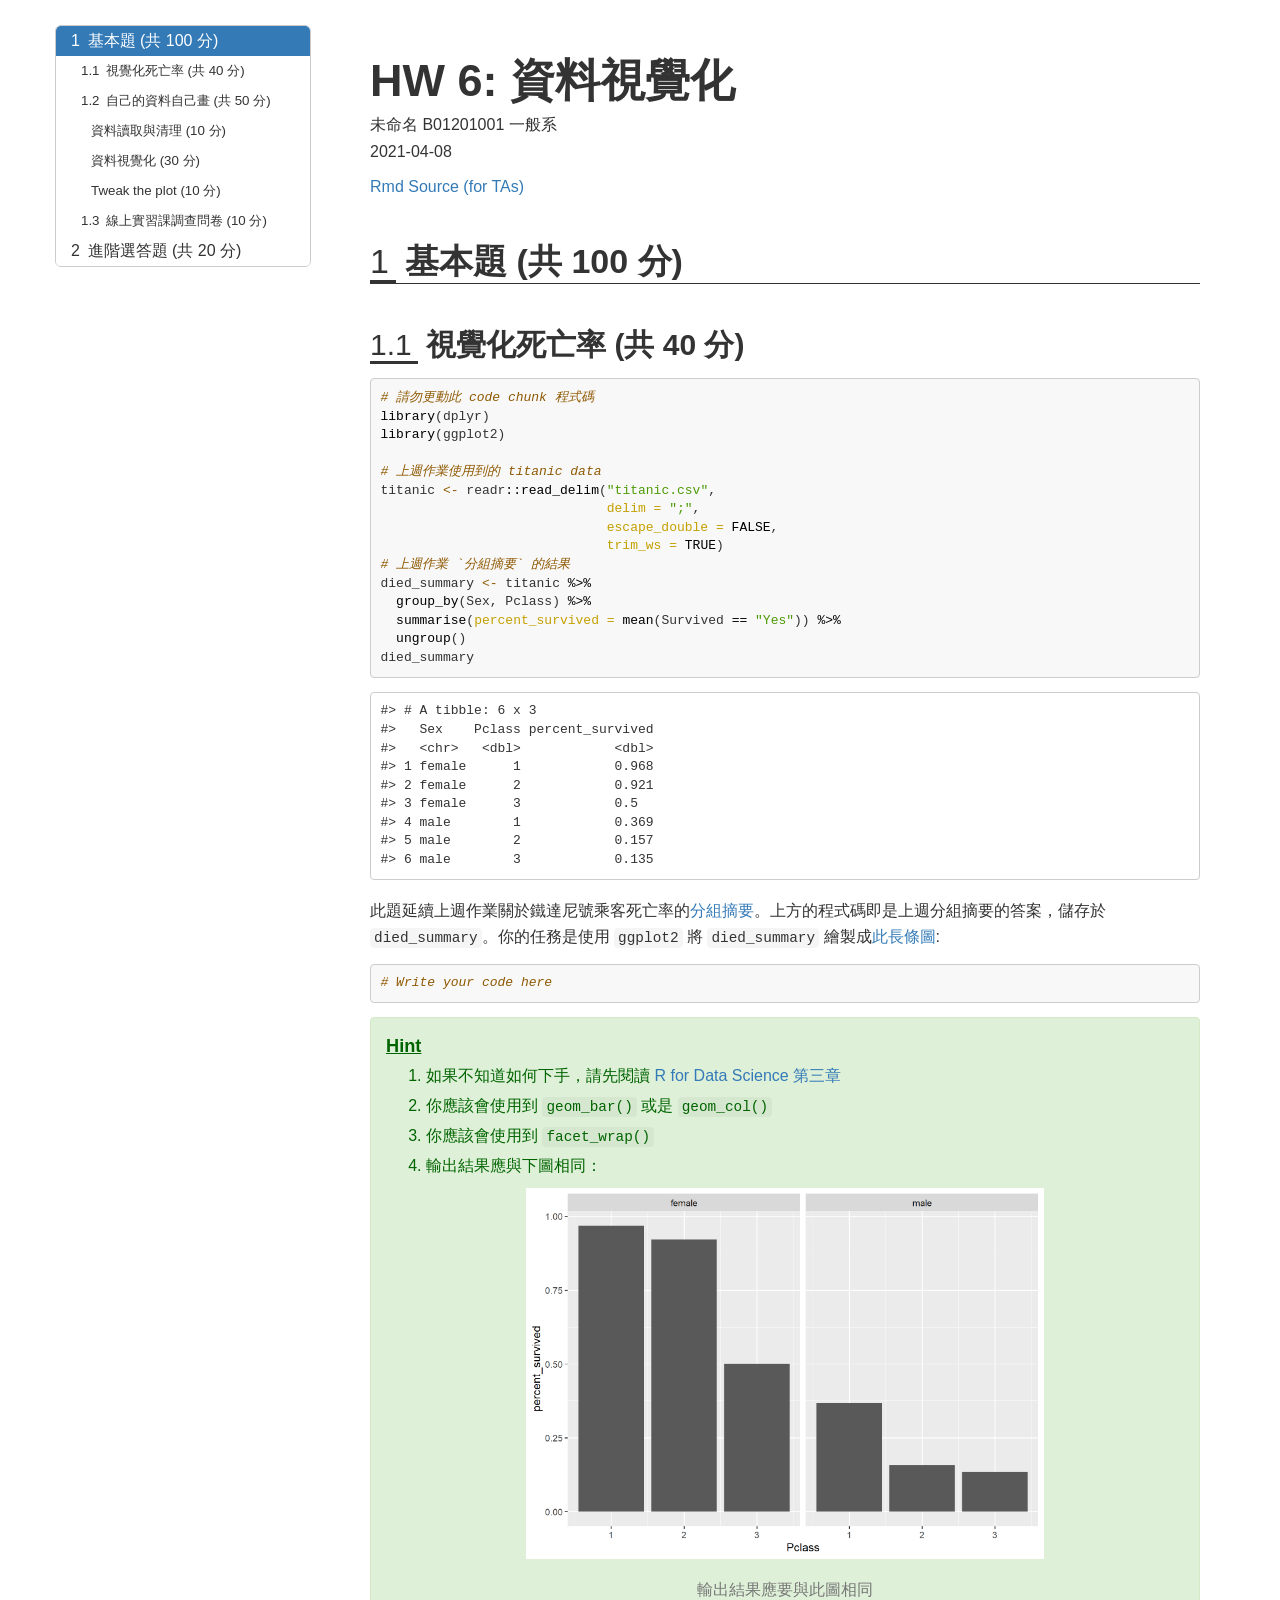
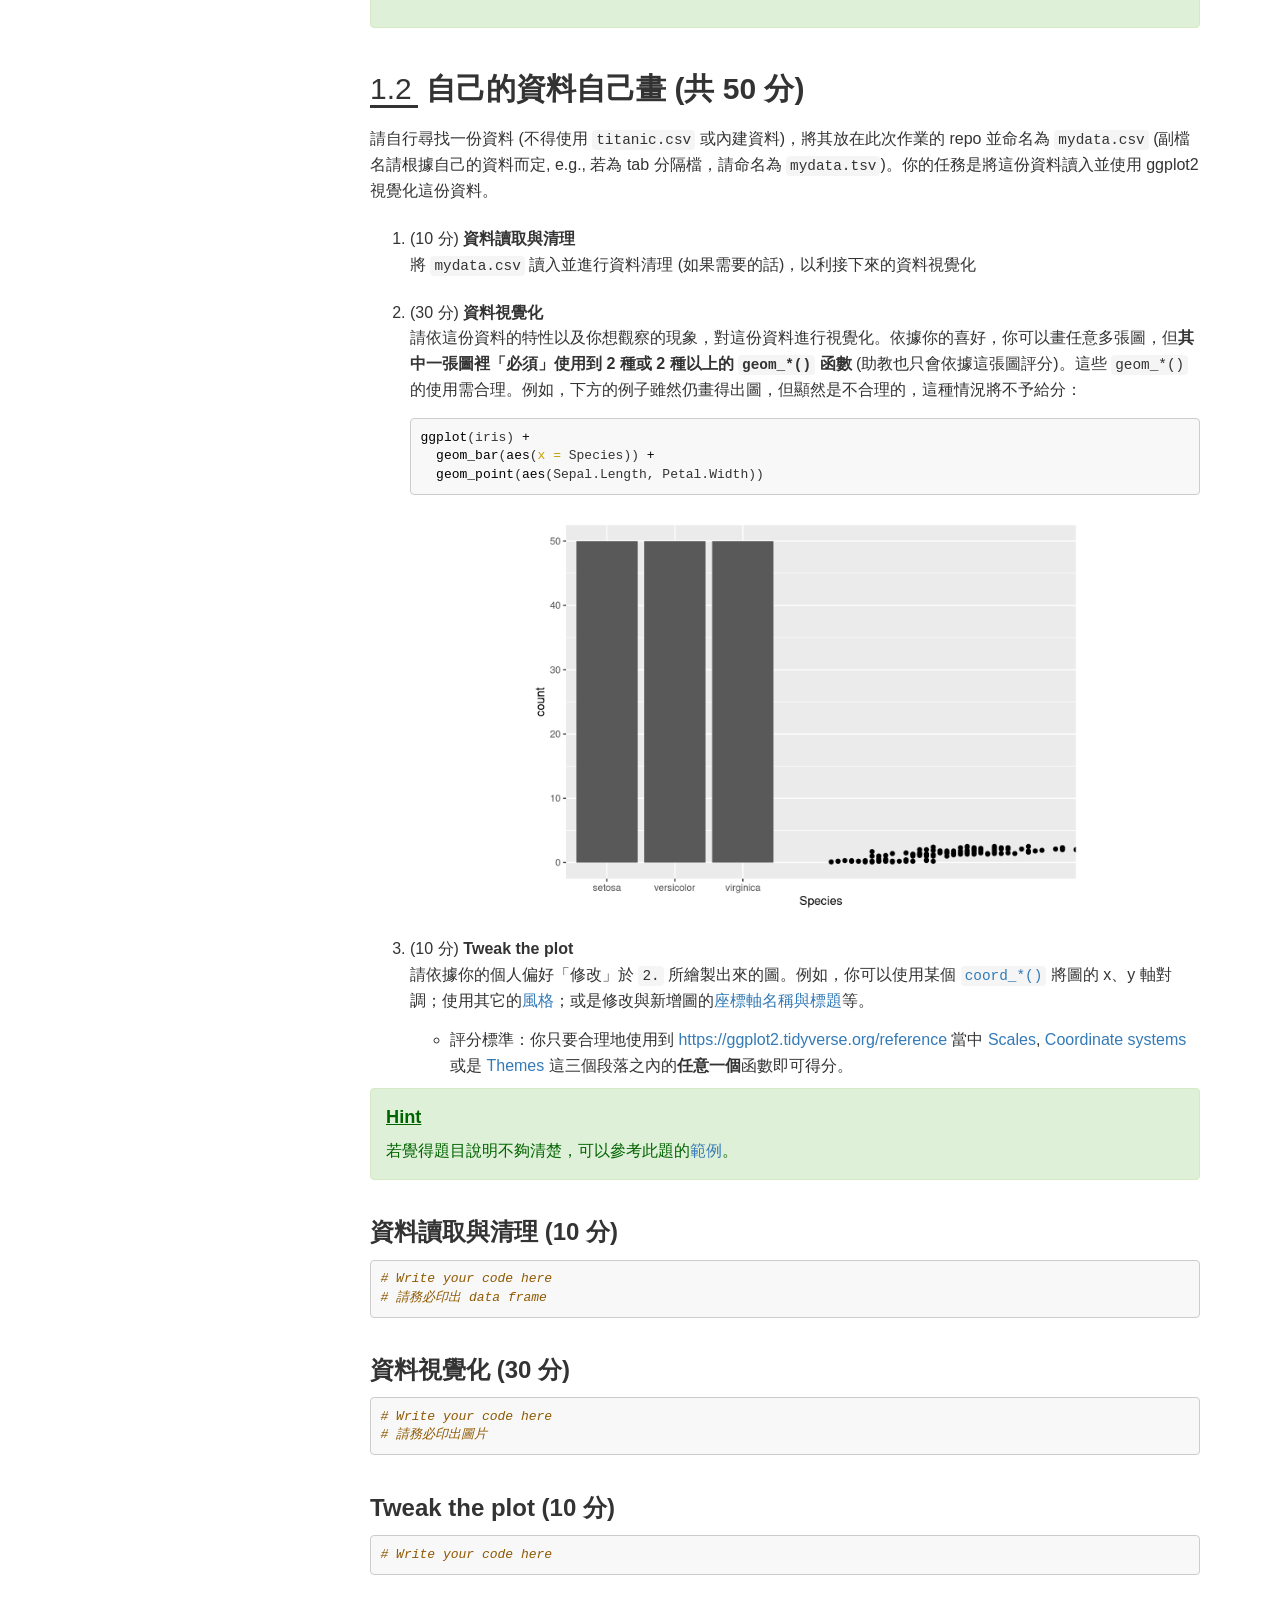
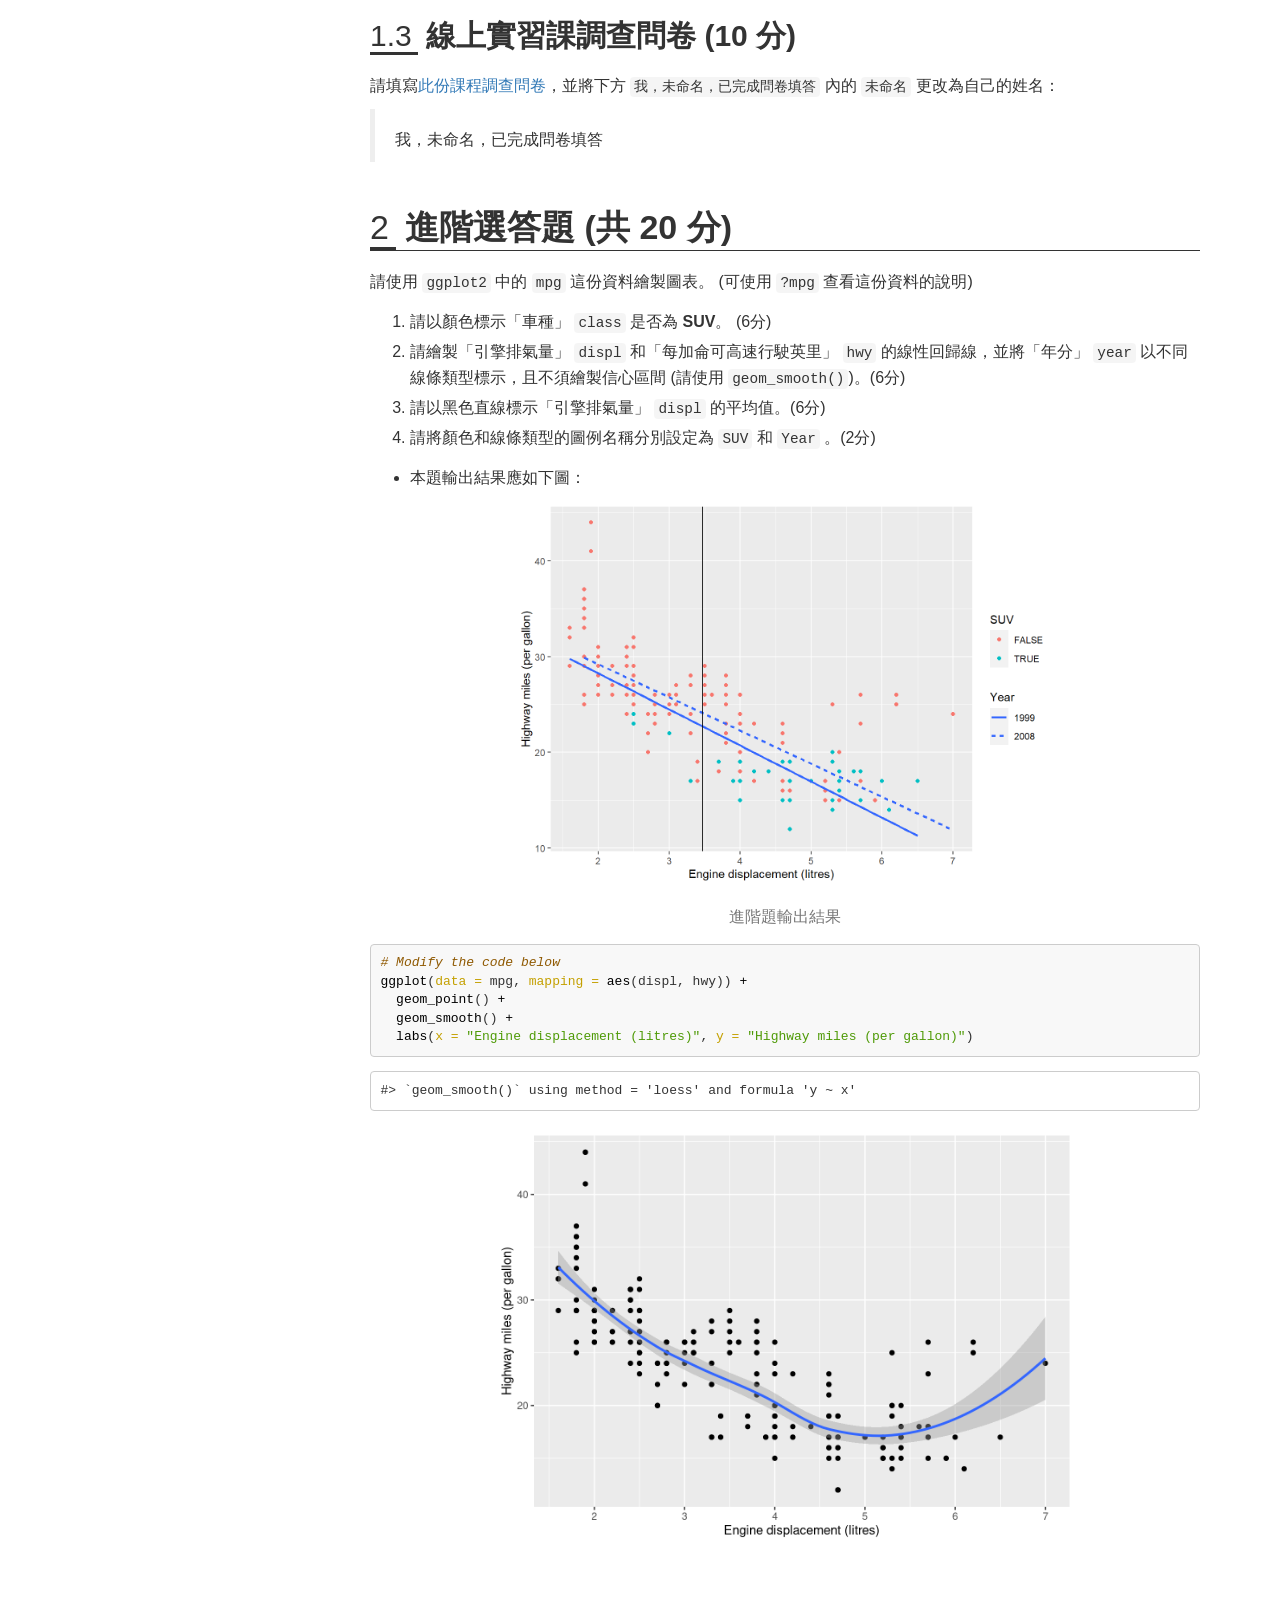
==== index.html @ b8417268 "first commit" ====
<!DOCTYPE html>

<html>

<head>

<meta charset="utf-8" />
<meta name="generator" content="pandoc" />
<meta http-equiv="X-UA-Compatible" content="IE=EDGE" />


<meta name="author" content="未命名 B01201001 一般系" />


<title>HW 6: 資料視覺化</title>

<script src="[data-uri]"></script>
<script src="[data-uri]"></script>
<meta name="viewport" content="width=device-width, initial-scale=1" />
<link href="data:text/css,html%7Bfont%2Dfamily%3Asans%2Dserif%3B%2Dwebkit%2Dtext%2Dsize%2Dadjust%3A100%25%3B%2Dms%2Dtext%2Dsize%2Dadjust%3A100%25%7Dbody%7Bmargin%3A0%7Darticle%2Caside%2Cdetails%2Cfigcaption%2Cfigure%2Cfooter%2Cheader%2Chgroup%2Cmain%2Cmenu%2Cnav%2Csection%2Csummary%7Bdisplay%3Ablock%7Daudio%2Ccanvas%2Cprogress%2Cvideo%7Bdisplay%3Ainline%2Dblock%3Bvertical%2Dalign%3Abaseline%7Daudio%3Anot%28%5Bcontrols%5D%29%7Bdisplay%3Anone%3Bheight%3A0%7D%5Bhidden%5D%2Ctemplate%7Bdisplay%3Anone%7Da%7Bbackground%2Dcolor%3Atransparent%7Da%3Aactive%2Ca%3Ahover%7Boutline%3A0%7Dabbr%5Btitle%5D%7Bborder%2Dbottom%3A1px%20dotted%7Db%2Cstrong%7Bfont%2Dweight%3A700%7Ddfn%7Bfont%2Dstyle%3Aitalic%7Dh1%7Bmargin%3A%2E67em%200%3Bfont%2Dsize%3A2em%7Dmark%7Bcolor%3A%23000%3Bbackground%3A%23ff0%7Dsmall%7Bfont%2Dsize%3A80%25%7Dsub%2Csup%7Bposition%3Arelative%3Bfont%2Dsize%3A75%25%3Bline%2Dheight%3A0%3Bvertical%2Dalign%3Abaseline%7Dsup%7Btop%3A%2D%2E5em%7Dsub%7Bbottom%3A%2D%2E25em%7Dimg%7Bborder%3A0%7Dsvg%3Anot%28%3Aroot%29%7Boverflow%3Ahidden%7Dfigure%7Bmargin%3A1em%2040px%7Dhr%7Bheight%3A0%3B%2Dwebkit%2Dbox%2Dsizing%3Acontent%2Dbox%3B%2Dmoz%2Dbox%2Dsizing%3Acontent%2Dbox%3Bbox%2Dsizing%3Acontent%2Dbox%7Dpre%7Boverflow%3Aauto%7Dcode%2Ckbd%2Cpre%2Csamp%7Bfont%2Dfamily%3Amonospace%2Cmonospace%3Bfont%2Dsize%3A1em%7Dbutton%2Cinput%2Coptgroup%2Cselect%2Ctextarea%7Bmargin%3A0%3Bfont%3Ainherit%3Bcolor%3Ainherit%7Dbutton%7Boverflow%3Avisible%7Dbutton%2Cselect%7Btext%2Dtransform%3Anone%7Dbutton%2Chtml%20input%5Btype%3Dbutton%5D%2Cinput%5Btype%3Dreset%5D%2Cinput%5Btype%3Dsubmit%5D%7B%2Dwebkit%2Dappearance%3Abutton%3Bcursor%3Apointer%7Dbutton%5Bdisabled%5D%2Chtml%20input%5Bdisabled%5D%7Bcursor%3Adefault%7Dbutton%3A%3A%2Dmoz%2Dfocus%2Dinner%2Cinput%3A%3A%2Dmoz%2Dfocus%2Dinner%7Bpadding%3A0%3Bborder%3A0%7Dinput%7Bline%2Dheight%3Anormal%7Dinput%5Btype%3Dcheckbox%5D%2Cinput%5Btype%3Dradio%5D%7B%2Dwebkit%2Dbox%2Dsizing%3Aborder%2Dbox%3B%2Dmoz%2Dbox%2Dsizing%3Aborder%2Dbox%3Bbox%2Dsizing%3Aborder%2Dbox%3Bpadding%3A0%7Dinput%5Btype%3Dnumber%5D%3A%3A%2Dwebkit%2Dinner%2Dspin%2Dbutton%2Cinput%5Btype%3Dnumber%5D%3A%3A%2Dwebkit%2Douter%2Dspin%2Dbutton%7Bheight%3Aauto%7Dinput%5Btype%3Dsearch%5D%7B%2Dwebkit%2Dbox%2Dsizing%3Acontent%2Dbox%3B%2Dmoz%2Dbox%2Dsizing%3Acontent%2Dbox%3Bbox%2Dsizing%3Acontent%2Dbox%3B%2Dwebkit%2Dappearance%3Atextfield%7Dinput%5Btype%3Dsearch%5D%3A%3A%2Dwebkit%2Dsearch%2Dcancel%2Dbutton%2Cinput%5Btype%3Dsearch%5D%3A%3A%2Dwebkit%2Dsearch%2Ddecoration%7B%2Dwebkit%2Dappearance%3Anone%7Dfieldset%7Bpadding%3A%2E35em%20%2E625em%20%2E75em%3Bmargin%3A0%202px%3Bborder%3A1px%20solid%20silver%7Dlegend%7Bpadding%3A0%3Bborder%3A0%7Dtextarea%7Boverflow%3Aauto%7Doptgroup%7Bfont%2Dweight%3A700%7Dtable%7Bborder%2Dspacing%3A0%3Bborder%2Dcollapse%3Acollapse%7Dtd%2Cth%7Bpadding%3A0%7D%40media%20print%7B%2A%2C%3Aafter%2C%3Abefore%7Bcolor%3A%23000%21important%3Btext%2Dshadow%3Anone%21important%3Bbackground%3A0%200%21important%3B%2Dwebkit%2Dbox%2Dshadow%3Anone%21important%3Bbox%2Dshadow%3Anone%21important%7Da%2Ca%3Avisited%7Btext%2Ddecoration%3Aunderline%7Da%5Bhref%5D%3Aafter%7Bcontent%3A%22%20%28%22%20attr%28href%29%20%22%29%22%7Dabbr%5Btitle%5D%3Aafter%7Bcontent%3A%22%20%28%22%20attr%28title%29%20%22%29%22%7Da%5Bhref%5E%3D%22javascript%3A%22%5D%3Aafter%2Ca%5Bhref%5E%3D%22%23%22%5D%3Aafter%7Bcontent%3A%22%22%7Dblockquote%2Cpre%7Bborder%3A1px%20solid%20%23999%3Bpage%2Dbreak%2Dinside%3Aavoid%7Dthead%7Bdisplay%3Atable%2Dheader%2Dgroup%7Dimg%2Ctr%7Bpage%2Dbreak%2Dinside%3Aavoid%7Dimg%7Bmax%2Dwidth%3A100%25%21important%7Dh2%2Ch3%2Cp%7Borphans%3A3%3Bwidows%3A3%7Dh2%2Ch3%7Bpage%2Dbreak%2Dafter%3Aavoid%7D%2Enavbar%7Bdisplay%3Anone%7D%2Ebtn%3E%2Ecaret%2C%2Edropup%3E%2Ebtn%3E%2Ecaret%7Bborder%2Dtop%2Dcolor%3A%23000%21important%7D%2Elabel%7Bborder%3A1px%20solid%20%23000%7D%2Etable%7Bborder%2Dcollapse%3Acollapse%21important%7D%2Etable%20td%2C%2Etable%20th%7Bbackground%2Dcolor%3A%23fff%21important%7D%2Etable%2Dbordered%20td%2C%2Etable%2Dbordered%20th%7Bborder%3A1px%20solid%20%23ddd%21important%7D%7D%40font%2Dface%7Bfont%2Dfamily%3A%27Glyphicons%20Halflings%27%3Bsrc%3Aurl%28data%3Aapplication%2Fvnd%2Ems%2Dfontobject%3Bbase64%2Cn04AAEFNAAACAAIABAAAAAAABQAAAAAAAAABAJABAAAEAExQAAAAAAAAAAIAAAAAAAAAAAEAAAAAAAAAJxJ%[base64]%2FSEdmjKHUbyow8ATBE40IvWA3vTu8LiABDQ%2BpexwUMcm1SMnNryctQSiI1K5ZnbOlXKmnVV5YvRe6RnNMFNCOs1KNVpn6yZhCJkRtVRNzEufeIq7HgSrcx4S8h%2Fv4vnrrKc6oCNxmSk2uKlZQHBii6iKFoH0746ThvkO1kJHlxjrkxs%2BLWORaDQBEtiYJIR5IB9Bi1UyL4Rmr0BNigNkMzlKQmnofBHviqVzUxwdMb3NdCn69hy%2BpRYVKGVS%2F1tnsqv4LL7wCCPZZAZPT4aCShHjHJVNuXbmMrY5LeQaGnvAkXlVrJgKRAUdFjrWEah9XebPeQMj7KS7DIBAFt8ycgC5PLGUOHSE3ErGZCiViNLL5ZARfywnCoZaKQCu6NuFX42AEeKtKUGnr%2FCm2Cy8tpFhBPMW5Fxi4Qm4TkDWh4IWFDClhU2hRWosUWqcKLlgyXB%2BlSHaWaHiWlBAR8SeSgSPCQxdVQgzUixWKSTrIQEbU94viDctkvX%2BVSjJuUmV8L4CXShI11esnp0pjWNZIyxKHS4wVQ2ime1P4RnhvGw0aDN1OLAXGERsB7buFpFGGBAre4QEQR0HOIO5oYH305G%2BKspT%2FFupEGGafCCwxSe6ZUa%2B073rXHnNdVXE6eWvibUS27XtRzkH838mYLMBmYysZTM0EM3A1fbpCBYFccN1B%2FEnCYu%2FTgCGmr7bMh8GfYL%2BBfcLvB0gRagC09w9elfldaIy%2FhNCBLRgBgtCC7jAF63wLSMAfbfAlEggYU0bUA7ACCJmTDpEmJtI78w4%2FBO7dN7JR7J7ZvbYaUbaILSQsRBiF3HGk5fEg6p9unwLvn98r%2BvnsV%2B372uf1xBLq4qU%2F45fTuqaAP%2BpssmCCCTF0mhEow8ZXZOS8D7Q85JsxZ%2BAzok7B7O%2Ff6J8AzYBySZQB%2FQHYUSA%2BEeQhEWiS6AIQzgcsDiER4MjgMBAWDV4AgQ3g1eBgIdweCQmCjJEMkJ%2BPKRWyFHHmg1Wi%2F6xzUgA0LREoKJChwnQa9B%2B5RQZRB3IlBlkAnxyQNaANwHMowzlYSMCBgnbpzvqpl0iTJNCQidDI9ZrSYNIRBhHtUa5YHMHxyGEik9hDE0AKj72AbTCaxtHPUaKZdAZSnQTyjGqGLsmBStCejApUhg4uBMU6mATujEl%2BKdDPbI6Ag4vLr%2BhjY6lbjBeoLKnZl0UZgRX8gTySOeynZVz1wOq7e1hFGYIq%2BMhrGxDLak0PrwYzSXtcuyhXEhwOYofiW%2BEcI%2Fjw8P6IY6ed%2BetAbuqKp5QIapT77LnAe505lMuqL79a0ut4rWexzFttsOsLDy7zvtQzcq3U1qabe7tB0wHWVXji%2BzDbo8x8HyIRUbXnwUcklFv51fvTymiV%2BMXLSmGH9d9%2BaXpD5X6lao41anWGig7IwIdnoBY2ht%2FpO9mClLo4NdXHAsefqWUKlXJkbqPOFhMoR4aiA1BXqhRNbB2Xwi%2B7u%2FjpAoOpKJ0UX24EsrzMfHXViakCNcKjBxuQX8BO0ZqjJ3xXzf%2B61t2VXOSgJ8xu65QKgtN6FibPmPYsXbJRHHqbgATcSZxBqGiDiU4NNNsYBsKD0MIP%2FOfKnlk%2FLkaid%[base64]%2FgFtuW0wR4cgd%2BZKesSV7QkNE2kw6AV4hoIuC02LGmTomyf8PiO6CZzOTLTPQ%2BHW06H%2Btx%2BbQ8LmDYg1pTFrp2oJXgkZTyeRJZM0C8aE2LpFrNVDuhARsN543%2FFV6klQ6Tv1OoZGXLv0igKrl%2FCmJxRmX7JJbJ998VSIPQRyDBICzl4JJlYHbdql30NvYcOuZ7a10uWRrgoieOdgIm4rlq6vNOQBuqESLbXG5lzdJGHw2m0sDYmODXbYGTfSTGRKpssTO95fothJCjUGQgEL4yKoGAF%2F0SrpUDNn8CBgBcSDQByAeNkCXp4S4Ro2Xh4OeaGRgR66PVOsU8bc6TR5%[base64]%2F1SgRCJ1dk4UdBT7OoyuNgLs0oCd8RnrEIb6QdMxT2QjD4zMrJkfgx5aDMcA4orsTtKCqWb%2FVeyceqa5OGSmB28YwH4rFbkQaLoUN8OQQYnD3w2eXpI4ScQfbCUZiJ4yMOIKLyyTc7BQ4uXUw6Ee6%2FxM%2B4Y67ngNBknxIPwuppgIhFcwJyr6EIj%2BLzNj%2FmfR2vhhRlx0BILZoAYruF0caWQ7YxO66UmeguDREAFHYuC7HJviRgVO6ruJH59h%2FC%2FPkgSle8xNzZJULLWq9JMDTE2fjGE146a1Us6PZDGYle6ldWRqn%2FpdpgHKNGrGIdkRK%2BKPETT9nKT6kLyDI8xd9A1FgWmXWRAIHwZ37WyZHOVyCadJEmMVz0MadMjDrPho%2BEIochkVC2xgGiwwsQ6DMv2P7UXqT4x7CdcYGId2BJQQa85EQKmCmwcRejQ9Bm4oATENFPkxPXILHpMPUyWTI5rjNOsIlmEeMbcOCEqInpXACYQ9DDxmFo9vcmsDblcMtg4tqBerNngkIKaFJmrQAPnq1dEzsMXcwjcHdfdCibcAxxA%2Bq%2Fj9m3LM%2FO7WJka4tSidVCjsvo2lQ%2F2ewyoYyXwAYyr2PlRoR5MpgVmSUIrM3PQxXPbgjBOaDQFIyFMJvx3Pc5RSYj12ySVF9fwFPQu2e2KWVoL9q3Ayv3IzpGHUdvdPdrNUdicjsTQ2ISy7QU3DrEytIjvbzJnAkmANXjAFERA0MUoPF3%2F5KFmW14bBNOhwircYgMqoDpUMcDtCmBE82QM2YtdjVLB4kBuKho%2FbcwQdeboqfQartuU3CsCf%2BcXkgYAqp%2F0Ee3RorAZt0AvvOCSI4JICIlGlsV0bsSid%2FNIEALAAzb6HAgyWHBps6xAOwkJIGcB82CxRQq4sJf3FzA70A%2BTRqcqjEMETCoez3mkPcpnoALs0ugJY8kQwrC%[base64]%2FWDHA60cYFaI%2FPjpzquUqdaYGcIq%2BmLez3WLFFCtNBN2QJcrlcoELgiPku5R5dSlJFaCEqEZle1AQzAKC%2B1SotMcBNyQUFuRHRF6OlimSBgjZeTBCwLyc6A%2BP%2FoFRchXTz5ADknYJHxzrJ5pGuIKRQISU6WyKTBBjD8WozmVYWIsto1AS5rxzKlvJu4E%2FvwOiKxRtCWsDM%2BeTHUrmwrCK5BIfMzGkD%2B0Fk5LzBs0jMYXktNDblB06LMNJ09U8pzSLmo14MS0OMjcdrZ31pyQqxJJpRImlSvfYAK8inkYU52QY2FPEVsjoWewpwhRp5yAuNpkqhdb7ku9Seefl2D0B8SMTFD90xi4CSOwwZy9IKkpMtI3FmFUg3%2FkFutpQGNc3pCR7gvC4sgwbupDu3DyEN%2BW6YGLNM21jpB49irxy9BSlHrVDlnihGKHwPrbVFtc%2Bh1rVQKZduxIyojccZIIcOCmhEnC7UkY68WXKQgLi2JCDQkQWJRQuk60hZp0D3rtCTINSeY9Ej2kIKYfGxwOs4j9qMM7fYZiipzgcf7TamnehqdhsiMiCawXnz4xAbyCkLAx5EGbo3Ax1u3dUIKnTxIaxwQTHehPl3V491H0%2BbC5zgpGz7Io%2BmjdhKlPJ01EeMpM7UsRJMi1nGjmJg35i6bQBAAxjO%2FENJubU2mg3ONySEoWklCwdABETcs7ck3jgiuU9pcKKpbgn%2B3YlzV1FzIkB6pmEDOSSyDfPPlQskznctFji0kpgZjW5RZe6x9kYT4KJcXg0bNiCyif%2BpZACCyRMmYsfiKmN9tSO65F0R2OO6ytlEhY5Sj6uRKfFxw0ijJaAx%2Fk3QgnAFSq27%2F2i4GEBA%2BUvTJKK%2F9eISNvG46Em5RZfjTYLdeD8kdXHyrwId%2FDQZUaMCY4gGbke2C8vfjgV%2FY9kkRQOJIn%2FxM9INZSpiBnqX0Q9GlQPpPKAyO5y%2BW5NMPSRdBCUlmuxl40ZfMCnf2Cp044uI9WLFtCi4YVxKjuRCOBWIb4XbIsGdbo4qtMQnNOQz4XDSui7W%2FN6l54qOynCqD3DpWQ%2BmpD7C40D8BZEWGJX3tlAaZBMj1yjvDYKwCJBa201u6nBKE5UE%2B7QSEhCwrXfbRZylAaAkplhBWX50dumrElePyNMRYUrC99UmcSSNgImhFhDI4BXjMtiqkgizUGCrZ8iwFxU6fQ8GEHCFdLewwxYWxgScAYMdMLmcZR6b7rZl95eQVDGVoUKcRMM1ixXQtXNkBETZkVVPg8LoSrdetHzkuM7DjZRHP02tCxA1fmkXKF3VzfN1pc1cv%2F8lbTIkkYpqKM9VOhp65ktYk%2BQ46myFWBapDfyWUCnsnI00QTBQmuFjMZTcd0V2NQ768Fhpby04k2IzNR1wKabuGJqYWwSly6ocMFGTeeI%2BejsWDYgEvr66QgqdcIbFYDNgsm0x9UHY6SCd5%2B7tpsLpKdvhahIDyYmEJQCqMqtCF6UlrE5GXRmbu%[base64]%2FiOmsLtHSWNUWEGk9hScMPShasUA1AcHOtRZlqMeQ0OzYS9vQvYUjOLrzP07BUAFikcJNMi7gIxEw4pL1G54TcmmmoAQ5s7TGWErJZ2Io4yQ0ljRYhL8H5e62oDtLF8aDpnIvZ5R3GWJyAugdiiJW9hQAVTsnCBHhwu7rkBlBX6r3b7ejEY0k5GGeyKv66v%2B6dg7mcJTrWHbtMywbedYqCQ0FPwoytmSWsL8WTtChZCKKzEF7vP6De4x2BJkkniMgSdWhbeBSLtJZR9CTHetK1xb34AYIJ37OegYIoPVbXgJ%2FqDQK%2BbfCtxQRVKQu77WzOoM6SGL7MaZwCGJVk46aImai9fmam%2BWpHG%2B0BtQPWUgZ7RIAlPq6lkECUhZQ2gqWkMYKcYMYaIc4gYCDFHYa2d1nzp3%2BJ1eCBay8IYZ0wQRKGAqvCuZ%2FUgbQPyllosq%2BXtfKIZOzmeJqRazpmmoP%2F76YfkjzV2NlXTDSBYB04SVlNQsFTbGPk1t%2FI4Jktu0XSgifO2ozFOiwd%2F0SssJDn0dn4xqk4GDTTKX73%2FwQyBLdqgJ%2BWx6AQaba3BA9CKEzjtQYIfAsiYamapq80LAamYjinlKXUkxdpIDk0puXUEYzSalfRibAeDAKpNiqQ0FTwoxuGYzRnisyTotdVTclis1LHRQCy%2FqqL8oUaQzWRxilq5Mi0IJGtMY02cGLD69vGjkj3p6pGePKI8bkBv5evq8SjjyU04vJR2cQXQwSJyoinDsUJHCQ50jrFTT7yRdbdYQMB3MYCb6uBzJ9ewhXYPAIZSXfeEQBZZ3GPN3Nbhh%2FwkvAJLXnQMdi5NYYZ5GHE400GS5rXkOZSQsdZgIbzRnF9ueLnsfQ47wHAsirITnTlkCcuWWIUhJSbpM3wWhXNHvt2xUsKKMpdBSbJnBMcihkoDqAd1Zml%2FR4yrzow1Q2A5G%2Bkzo%2FRhRxQS2lCSDRV8LlYLBOOoo1bF4jwJAwKMK1tWLHlu9i0j4Ig8qVm6wE1DxXwAwQwsaBWUg2pOOol2dHxyt6npwJEdLDDVYyRc2D0HbcbLUJQj8gPevQBUBOUHXPrsAPBERICpnYESeu2OHotpXQxRGlCCtLdIsu23MhZVEoJg8Qumj%2FUMMc34IBqTKLDTp76WzL%2FdMjCxK7MjhiGjeYAC%2Fkj%2FjY%2FRde7hpSM1xChrog6yZ7OWTuD56xBJnGFE%2BpT2ElSyCnJcwVzCjkqeNLfMEJqKW0G7OFIp0G%2B9mh50I9o8k1tpCY0xYqFNIALgIfc2me4n1bmJnRZ89oepgLPT0NTMLNZsvSCZAc3TXaNB07vail36%2FdBySis4m9%2FDR8izaLJW6bWCkVgm5T%2Bius3ZXq4xI%2BGnbveLbdRwF2mNtsrE0JjYc1AXknCOrLSu7Te%2Fr4dPYMCl5qtiHNTn%2BTPbh1jCBHH%2BdMJNhwNgs3nT%2BOhQoQ0vYif56BMG6WowAcHR3DjQolxLzyVekHj00PBAaW7IIAF1EF%2BuRIWyXjQMAs2chdpaKPNaB%2BkSezYt0%2BCA04sOg5vx8Fr7Ofa9sUv87h7SLAUFSzbetCCZ9pmyLt6l6%2FTzoA1%2FZBG9bIUVHLAbi%2FkdBFgYGyGwRQGBpkqCEg2ah9UD6EedEcEL3j4y0BQQCiExEnocA3SZboh%2Bepgd3YsOkHskZwPuQ5OoyA0fTA5AXrHcUOQF%2BzkJHIA7PwCDk1gGVmGUZSSoPhNf%2BTklauz98QofOlCIQ%2FtCD4dosHYPqtPCXB3agggQQIqQJsSkB%2Bqn0rkQ1toJjON%2FOtCIB9RYv3PqRA4C4U68ZMlZn6BdgEvi2ziU%2BTQ6NIw3ej%2BAtDwMGEZk7e2IjxUWKdAxyaw9OCwSmeADTPPleyk6UhGDNXQb%2B%2BW6Uk4q6F7%2Frg6WVTo82IoCxSIsFDrav4EPHphD3u4hR53WKVvYZUwNCCeM4PMBWzK%2BEfIthZOkuAwPo5C5jgoZgn6dUdvx5rIDmd58cXXdKNfw3l%2BwM2UjgrDJeQHhbD7HW2QDoZMCujgIUkk5Fg8VCsdyjOtnGRx8wgKRPZN5dR0zPUyfGZFVihbFRniXZFOZGKPnEQzU3AnD1KfR6weHW2XS6KbPJxUkOTZsAB9vTVp3Le1F8q5l%2BDMcLiIq78jxAImD2pGFw0VHfRatScGlK6SMu8leTmhUSMy8Uhdd6xBiH3Gdman4tjQGLboJfqz6fL2WKHTmrfsKZRYX6BTDjDldKMosaSTLdQS7oDisJNqAUhw1PfTlnacCO8vl8706Km1FROgLDmudzxg%2BEWTiArtHgLsRrAXYWdB0NmToNCJdKm0KWycZQqb%2BMw76Qy29iQ5up%2FX7oyw8QZ75kP5F6iJAJz6KCmqxz8fEa%2FxnsMYcIO%2FvEkGRuMckhr4rIeLrKaXnmIzlNLxbFspOphkcnJdnz%2FChp%2FVlpj2P7jJQmQRwGnltkTV5dbF9fE3%2FfxoSqTROgq9wFUlbuYzYcasE0ouzBo%2BdDCDzxKAfhbAZYxQiHrLzV2iVexnDX%2FQnT1fsT%2Fxuhu1ui5qIytgbGmRoQkeQooO8eJNNZsf0iALur8QxZFH0nCMnjerYQqG1pIfjyVZWxhVRznmmfLG00BcBWJE6hzQWRyFknuJnXuk8A5FRDCulwrWASSNoBtR%2BCtGdkPwYN2o7DOw%2FVGlCZPusRBFXODQdUM5zeHDIVuAJBLqbO%2Ff9Qua%2BpDqEPk230Sob9lEZ8BHiCorjVghuI0lI4JDgHGRDD%2FprQ84B1pVGkIpVUAHCG%2Biz3Bn3qm2AVrYcYWhock4jso5%2BJ7HfHVj4WMIQdGctq3psBCVVzupQOEioBGA2Bk%2BUILT7%2BVoX5mdxxA5fS42gISQVi%2FHTzrgMxu0fY6hE1ocUwwbsbWcezrY2n6S8%2F6cxXkOH4prpmPuFoikTzY7T85C4T2XYlbxLglSv2uLCgFv8Quk%2FwdesUdWPeHYIH0R729JIisN9Apdd4eB10aqwXrPt%2BSu9mA8k8n1sjMwnfsfF2j3jMUzXepSHmZ%2FBfqXvzgUNQQWOXO8YEuFBh4QTYCkOAPxywpYu1VxiDyJmKVcmJPGWk%2Fgc3Pov02StyYDahwmzw3E1gYC9wkupyWfDqDSUMpCTH5e5N8B%2F%2FlHiMuIkTNw4USHrJU67bjXGqNav6PBuQSoqTxc8avHoGmvqNtXzIaoyMIQIiiUHIM64cXieouplhNYln7qgc4wBVAYR104kO%2BCvKqsg4yIUlFNThVUAKZxZt1XA34h3TCUUiXVkZ0w8Hh2R0Z5L0b4LZvPd%2Fp1gi%2F07h8qfwHrByuSxglc9cI4QIg2oqvC%2Fqm0i7tjPLTgDhoWTAKDO2ONW5oe%2B%2FeKB9vZB8K6C25yCZ9RFVMnb6NRdRjyVK57CHHSkJBfnM2%2Fj4ODUwRkqrtBBCrDsDpt8jhZdXoy%2F1BCqw3sSGhgGGy0a5Jw6BP%2FTExoCmNFYjZl248A0osgPyGEmRA%2BfAsqPVaNAfytu0vuQJ7rk3J4kTDTR2AlCHJ5cls26opZM4w3jMULh2YXKpcqGBtuleAlOZnaZGbD6DHzMd6i2oFeJ8z9XYmalg1Szd%2FocZDc1C7Y6vcALJz2lYnTXiWEr2wawtoR4g3jvWUU2Ngjd1cewtFzEvM1NiHZPeLlIXFbBPawxNgMwwAlyNSuGF3zizVeOoC9bag1qRAQKQE%2FEZBWC2J8mnXAN2aTBboZ7HewnObE8CwROudZHmUM5oZ%2FUgd%2FJZQK8lvAm43uDRAbyW8gZ%2BZGq0EVerVGUKUSm%2FIdn8AQHdR4m7bue88WBwft9mSCeMOt1ncBwziOmJYI2ZR7ewNMPiCugmSsE4EyQ%2BQATJG6qORMGd4snEzc6B4shPIo4G1T7PgSm8PY5eUkPdF8JZ0VBtadbHXoJgnEhZQaODPj2gpODKJY5Yp4DOsLBFxWbvXN755KWylJm%2BoOd4zEL9Hpubuy2gyyfxh8oEfFutnYWdfB8PdESLWYvSqbElP9qo3u6KTmkhoacDauMNNjj0oy40DFV7Ql0aZj77xfGl7TJNHnIwgqOkenruYYNo6h724%2BzUQ7%2BvkCpZB%2BpGA562hYQiDxHVWOq0oDQl%2FQsoiY%2BcuI7iWq%2FZIBtHcXJ7kks%2Bh2fCNUPA82BzjnqktNts%2BRLdk1VSu%2BtqEn7QZCCsvEqk6FkfiOYkrsw092J8jsfIuEKypNjLxrKA9kiA19mxBD2suxQKCzwXGws7kEJvlhUiV9tArLIdZW0IORcxEzdzKmjtFhsjKy%2F44XYXdI5noQoRcvjZ1RMPACRqYg2V1%2BOwOepcOknRLLFdYgTkT5UApt%2FJhLM3jeFYprZV%2BZow2g8fP%2BU68hkKFWJj2yBbKqsrp25xkZX1DAjUw52IMYWaOhab8Kp05VrdNftqwRrymWF4OQSjbdfzmRZirK8FMJELEgER2PHjEAN9pGfLhCUiTJFbd5LBkOBMaxLr%2FA1SY9dXFz4RjzoU9ExfJCmx%2FI9FKEGT3n2cmzl2X42L3Jh%2BAbQq6sA%2BSs1kitoa4TAYgKHaoybHUDJ51oETdeI%2F9ThSmjWGkyLi5QAGWhL0BG1UsTyRGRJOldKBrYJeB8ljLJHfATWTEQBXBDnQexOHTB%2BUn44zExFE4vLytcu5NwpWrUxO%2F0ZICUGM7hGABXym0V6ZvDST0E370St9MIWQOTWngeoQHUTdCJUP04spMBMS8LSker9cReVQkULFDIZDFPrhTzBl6sed9wcZQTbL%2BBDqMyaN3RJPh%2Fanbx%2BIv%2BqgQdAa3M9Z5JmvYlh4qop%2BHo1F1W5gbOE9YKLgAnWytXElU4G8GtW47lhgFE6gaSs%2Bgs37sFvi0PPVvA5dnCBgILTwoKd%2F%2BDoL9F6inlM7H4rOTzD79KJgKlZO%2FZgt22UsKhrAaXU5ZcLrAglTVKJEmNJvORGN1vqrcfSMizfpsgbIe9zno%2BgBoKVXgIL%2FVI8dB1O5o%2FR3Suez%2FgD7M781ShjKpIIORM%2FnxG%2BjjhhgPwsn2IoXsPGPqYHXA63zJ07M2GPEykQwJBYLK808qYxuIew4frk52nhCsnCYmXiR6CuapvE1IwRB4%2FQftDbEn%2BAucIr1oxrLabRj9q4ae0%2BfXkHnteAJwXRbVkR0mctVSwEbqhJiMSZUp9DNbEDMmjX22m3ABpkrPQQTP3S1sib5pD2VRKRd%2BeNAjLYyT0hGrdjWJZy24OYXRoWQAIhGBZRxuBFMjjZQhpgrWo8SiFYbojcHO8V5DyscJpLTHyx9Fimassyo5U6WNtquUMYgccaHY5amgR3PQzq3ToNM5ABnoB9kuxsebqmYZm0R9qxJbFXCQ1UPyFIbxoUraTJFDpCk0Wk9GaYJKz%2F6oHwEP0Q14lMtlddQsOAU9zlYdMVHiT7RQP3XCmWYDcHCGbVRHGnHuwzScA0BaSBOGkz3lM8CArjrBsyEoV6Ys4qgDK3ykQQPZ3hCRGNXQTNNXbEb6tDiTDLKOyMzRhCFT%2BmAUmiYbV3YQVqFVp9dorv%2BTsLeCykS2b5yyu8AV7IS9cxcL8z4Kfwp%2BxJyYLv1OsxQCZwTB4a8BZ%2F5EdxTBJthApqyfd9u3ifr%2FWILTqq5VqgwMT9SOxbSGWLQJUUWCVi4k9tho9nEsbUh7U6NUsLmkYFXOhZ0kmamaJLRNJzSj%2Fqn4Mso6zb6iLLBXoaZ6AqeWCjHQm2lztnejYYM2eubnpBdKVLORZhudH3JF1waBJKA9%2BW8EhMj3Kzf0L4vi4k6RoHh3Z5YgmSZmk6ns4fjScjAoL8GoOECgqgYEBYUGFVO4FUv4%2FYtowhEmTs0vrvlD%2FCrisnoBNDAcUi%2FteY7OctFlmARQzjOItrrlKuPO6E2Ox93L4O%2F4DcgV%2FdZ7qR3VBwVQxP1GCieA4RIpweYJ5FoYrHxqRBdJjnqbsikA2Ictbb8vE1GYIo9dacK0REgDX4smy6GAkxlH1yCGGsk%2BtgiDhNKuKu3yNrMdxafmKTF632F8Vx4BNK57GvlFisrkjN9WDAtjsWA0ENT2e2nETUb%2Fn7qwhvGnrHuf5bX6Vh%2Fn3xffU3PeHdR%2BFA92i6ufT3AlyAREoNDh6chiMWTvjKjHDeRhOa9YkOQRq1vQXEMppAQVwHCuIcV2g5rBn6GmZZpTR7vnSD6ZmhdSl176gqKTXu5E%2BYbfL0adwNtHP7dT7t7b46DVZIkzaRJOM%2BS6KcrzYVg%2BT3wSRFRQashjfU18NutrKa%2F7PXbtuJvpIjbgPeqd%2BpjmRw6YKpnANFSQcpzTZgpSNJ6J7uiagAbir%2F8tNXJ%2FOsOnRh6iuIexxrmkIneAgz8QoLmiaJ8sLQrELVK2yn3wOHp57BAZJhDZjTBzyoRAuuZ4eoxHruY1pSb7qq79cIeAdOwin4GdgMeIMHeG%2BFZWYaiUQQyC5b50zKjYw97dFjAeY2I4Bnl105Iku1y0lMA1ZHolLx19uZnRdILcXKlZGQx%2FGdEqSsMRU1BIrFqRcV1qQOOHyxOLXEGcbRtAEsuAC2V4K3p5mFJ22IDWaEkk9ttf5Izb2LkD1MnrSwztXmmD%2FQi%2FEmVEFBfiKGmftsPwVaIoZanlKndMZsIBOskFYpDOq3QUs9aSbAAtL5Dbokus2G4%2FasthNMK5UQKCOhU97oaOYNGsTah%2BjfCKsZnTRn5TbhFX8ghg8CBYt%2FBjeYYYUrtUZ5jVij%2Fop7V5SsbA4mYTOwZ46hqdpbB6Qvq3AS2HHNkC15pTDIcDNGsMPXaBidXYPHc6PJAkRh29Vx8KcgX46LoUQBhRM%2B3SW6Opll%2FwgxxsPgKJKzr5QCmwkUxNbeg6Wj34SUnEzOemSuvS2OetRCO8Tyy%2BQbSKVJcqkia%2BGvDefFwMOmgnD7h81TUtMn%2BmRpyJJ349HhAnoWFTejhpYTL9G8N2nVg1qkXBeoS9Nw2fB27t7trm7d%2FQK7Cr4uoCeOQ7%2F8JfKT77KiDzLImESHw%2F0wf73QeHu74hxv7uihi4fTX%2BXEwAyQG3264dwv17aJ5N335Vt9sdrAXhPOAv8JFvzqyYXwfx8WYJaef1gMl98JRFyl5Mv5Uo%2FoVH5ww5OzLFsiTPDns7fS6EURSSWd%2F92BxMYQ8sBaH%2Bj%2BwthQPdVgDGpTfi%2BJQIWMD8xKqULliRH01rTeyF8x8q%2FGBEEEBrAJMPf25UQwi0b8tmqRXY7kIvNkzrkvRWLnxoGYEJsz8u4oOyMp8cHyaybb1HdMCaLApUE%2B%2F7xLIZGP6H9xuSEXp1zLIdjk5nBaMuV%2FyTDRRP8Y2ww5RO6d2D94o%2B6ucWIqUAvgHIHXhZsmDhjVLczmZ3ca0Cb3PpKwt2UtHVQ0BgFJsqqTsnzZPlKahRUkEu4qmkJt%2Bkqdae76ViWe3STan69yaF9%2BfESD2lcQshLHWVu4ovItXxO69bqC5p1nZLvI8NdQB9s9UNaJGlQ5mG947ipdDA0eTIw%2FA1zEdjWquIsQXXGIVEH0thC5M%2BW9pZe7IhAVnPJkYCCXN5a32HjN6nsvokEqRS44tGIs7s2LVTvcrHAF%2BRVmI8L4HUYk4x%2B67AxSMJKqCg8zrGOgvK9kNMdDrNiUtSWuHFpC8%2Fp5qIQrEo%2FH%2B1l%2F0cAwQ2nKmpWxKcMIuHY44Y6DlkpO48tRuUGBWT0FyHwSKO72Ud%2BtJUfdaZ4CWNijzZtlRa8%2BCkmO%2FEwHYfPZFU%2FhzjFWH7vnzHRMo%2BaF9u8qHSAiEkA2HjoNQPEwHsDKOt6hOoK3Ce%2F%2B%2F9boMWDa44I6FrQhdgS7OnNaSzwxWKZMcyHi6LN4WC6sSj0qm2PSOGBTvDs%2FGWJS6SwEN%2FULwpb4LQo9fYjUfSXRwZkynUazlSpvX9e%2BG2zor8l%2BYaMxSEomDdLHGcD6YVQPegTaA74H8%2BV4WvJkFUrjMLGLlvSZQWvi8%2FQA7yzQ8GPno%2F%2F5SJHRP%2FOqKObPCo81s%2F%2B6WgLqykYpGAgQZhVDEBPXWgU%2FWzFZjKUhSFInufPRiMAUULC6T11yL45ZrRoB4DzOyJShKXaAJIBS9wzLYIoCEcJKQW8GVCx4fihqJ6mshBUXSw3wWVj3grrHQlGNGhIDNNzsxQ3M%2BGWn6ASobIWC%2BLbYOC6UpahVO13Zs2zOzZC8z7FmA05JhUGyBsF4tsG0drcggIFzgg%2Fkpf3%2BCnAXKiMgIE8Jk%2FMhpkc8DUJEUzDSnWlQFme3d0sHZDrg7LavtsEX3cHwjCYA17pMTfx8Ajw9hHscN67hyo%2BRJQ4458RmPywXykkVcW688oVUrQhahpPRvTWPnuI0B%2BSkQu7dCyvLRyFYlC1LG1gRCIvn3rwQeINzZQC2KXq31FaR9UmVV2QeGVqBHjmE%2BVMd3b1fhCynD0pQNhCG6%2FWCDbKPyE7NRQzL3BzQAJ0g09aUzcQA6mUp9iZFK6Sbp%2FYbHjo%2B%2B7%2FWj8S4YNa%2BZdqAw1hDrKWFXv9%2BzaXpf8ZTDSbiqsxnwN%2FCzK5tPkOr4tRh2kY3Bn9JtalbIOI4b3F7F1vPQMfoDcdxMS8CW9m%2FNCW%2FHILTUVWQIPiD0j1A6bo8vsv6P1hCESl2abrSJWDrq5sSzUpwoxaCU9FtJyYH4QFMxDBpkkBR6kn0LMPO%2B5EJ7Z6bCiRoPedRZ%2FP0SSdii7ZnPAtVwwHUidcdyspwncz5uq6vvm4IEDbJVLUFCn%2FLvIHfooUBTkFO130FC7CmmcrKdgDJcid9mvVzsDSibOoXtIf9k6ABle3PmIxejodc4aob0QKS432srrCMndbfD454q52V01G4q913mC5HOsTzWF4h2No1av1VbcUgWAqyoZl%2B11PoFYnNv2HwAODeNRkHj%2B8SF1fcvVBu6MrehHAZK1Gm69ICcTKizykHgGFx7QdowTVAsYEF2tVc0Z6wLryz2FI1sc5By2znJAAmINndoJiB4sfPdPrTC8RnkW7KRCwxC6YvXg5ahMlQuMpoCSXjOlBy0Kij%2BbsCYPbGp8BdCBiLmLSAkEQRaieWo1SYvZIKJGj9Ur%2FeWHjiB7SOVdqMAVmpBvfRiebsFjger7DC%2B8kRFGtNrTrnnGD2GAJb8rQCWkUPYHhwXsjNBSkE6lGWUj5QNhK0DMNM2l%2BkXRZ0KLZaGsFSIdQz%2FHXDxf3%2FTE30%2BDgBKWGWdxElyLccJfEpjsnszECNoDGZpdwdRgCixeg9L4EPhH%2BRptvRMVRaahu4cySjS3P5wxAUCPkmn%2BrhyASpmiTaiDeggaIxYBmtLZDDhiWIJaBgzfCsAGUF1Q1SFZYyXDt9skCaxJsxK2Ms65dmdp5WAZyxik%2FzbrTQk5KmgxCg%2Ff45L0jywebOWUYFJQAJia7XzCV0x89rpp%2Ff3AVWhSPyTanqmik2SkD8A3Ml4NhIGLAjBXtPShwKYfi2eXtrDuKLk4QlSyTw1ftXgwqA2jUuopDl%2B5tfUWZNwBpEPXghzbBggYCw%2Fdhy0ntds2yeHCDKkF%2FYxQjNIL%2FF%2F37jLPHCKBO9ibwYCmuxImIo0ijV2Wbg3kSN2psoe8IsABv3RNFaF9uMyCtCYtqcD%2BqNOhwMlfARQUdJ2tUX%2BMNJqOwIciWalZsmEjt07tfa8ma4cji9sqz%2BQ9hWfmMoKEbIHPOQORbhQRHIsrTYlnVTNvcq1imqmmPDdVDkJgRcTgB8Sb6epCQVmFZe%2BjGDiNJQLWnfx%2BdrTKYjm0G8yH0ZAGMWzEJhUEQ4Maimgf%2Fbkvo8PLVBsZl152y5S8%2BHRDfZIMCbYZ1WDp4yrdchOJw8k6R%2B%2F2pHmydK4NIK2PHdFPHtoLmHxRDwLFb7eB%2BM4zNZcB9NrAgjVyzLM7xyYSY13ykWfIEEd2n5%2FiYp3ZdrCf7fL%2Ben%2BsIJu2W7E30MrAgZBD1rAAbZHPgeAMtKCg3NpSpYQUDWJu9bT3V7tOKv%2BNRiJc8JAKqqgCA%2FPNRBR7ChpiEulyQApMK1AyqcWnpSOmYh6yLiWkGJ2mklCSPIqN7UypWj3dGi5MvsHQ87MrB4VFgypJaFriaHivwcHIpmyi5LhNqtem4q0n8awM19Qk8BOS0EsqGscuuydYsIGsbT5GHnERUiMpKJl4ON7qjB4fEqlGN%2FhCky89232UQCiaeWpDYCJINXjT6xl4Gc7DxRCtgV0i1ma4RgWLsNtnEBRQFqZggCLiuyEydmFd7WlogpkCw5G1x4ft2psm3KAREwVwr1Gzl6RT7FDAqpVal34ewVm3VH4qn5mjGj%2BbYL1NgfLNeXDwtmYSpwzbruDKpTjOdgiIHDVQSb5%2FzBgSMbHLkxWWgghIh9QTFSDILixVwg0Eg1puooBiHAt7DzwJ7m8i8%2Fi%2BjHvKf0QDnnHVkVTIqMvIQImOrzCJwhSR7qYB5gSwL6aWL9hERHCZc4G2%2BJrpgHNB8eCCmcIWIQ6rSdyPCyftXkDlErUkHafHRlkOIjxGbAktz75bnh50dU7YHk%2BMz7wwstg6RFZb%2BTZuSOx1qqP5C66c0mptQmzIC2dlpte7vZrauAMm%2F7RfBYkGtXWGiaWTtwvAQiq2oD4YixPLXE2khB2FRaNRDTk%2B9sZ6K74Ia9VntCpN4BhJGJMT4Z5c5FhSepRCRWmBXqx%2BwhVZC4me4saDs2iNqXMuCl6iAZflH8fscC1sTsy4PHeC%2BXYuqMBMUun5YezKbRKmEPwuK%2BCLzijPEQgfhahQswBBLfg%[base64]%2BRCMlDDbElcjaROLDoualmUIQ88Kekk3iM4OQrADcxi3rJguS4MOIBIgKgXrjd1WkbCdqxJk%2F4efRIFsavZA7KvvJQqp3Iid5Z0NFc5aiMRzGN3vrpBzaMy4JYde3wr96PjN90AYOIbyp6T4zj8LoE66OGcX1Ef4Z3KoWLAUF4BTg7ug%2FAbkG5UNQXAMkQezujSHeir2uTThgd3gpyzDrbnEdDRH2W7U6PeRvBX1ZFMP5RM%2BZu6UUZZD8hDPHldVWntTCNk7To8IeOW9yn2wx0gmurwqC60AOde4r3ETi5pVMSDK8wxhoGAoEX9NLWHIR33VbrbMveii2jAJlrxwytTHbWNu8Y4N8vCCyZjAX%2FpcsfwXbLze2%2BD%2Bu33OGBoJyAAL3jn3RuEcdp5If8O%2Ba4NKWvxOTyDltG0IWoHhwVGe7dKkCWFT%2B%2Btm%2BhaBCikRUUMrMhYKZJKYoVuv%2FbsJzO8DwfVIInQq3g3BYypiz8baogH3r3GwqCwFtZnz4xMjAVOYnyOi5HWbFA8n0qz1OjSpHWFzpQOpvkNETZBGpxN8ybhtqV%2FDMUxd9uFZmBfKXMCn%2FSqkWJyKPnT6lq%2B4zBZni6fYRByJn6OK%2BOgPBGRAJluwGSk4wxjOOzyce%2FPKODwRlsgrVkdcsEiYrqYdXo0Er2GXi2GQZd0tNJT6c9pK1EEJG1zgDJBoTVuCXGAU8BKTvCO%2FcEQ1Wjk3Zzuy90JX4m3O5IlxVFhYkSUwuQB2up7jhvkm%2BbddRQu5F9s0XftGEJ9JSuSk%2BZachCbdU45fEqbugzTIUokwoAKvpUQF%2FCvLbWW5BNQFqFkJg2f30E%2F48StNe5QwBg8zz3YAJ82FZoXBxXSv4QDooDo79NixyglO9AembuBcx5Re3CwOKTHebOPhkmFC7wNaWtoBhFuV4AkEuJ0J%2B1pT0tLkvFVZaNzfhs%2FKd3%2BA9YsImlO4XK4vpCo%2FelHQi%2F9gkFg07xxnuXLt21unCIpDV%2BbbRxb7FC6nWYTsMFF8%2B1LUg4JFjVt3vqbuhHmDKbgQ4e%2BRGizRiO8ky05LQGMdL2IKLSNar0kNG7lHJMaXr5mLdG3nykgj6vB%2FKVijd1ARWkFEf3yiUw1v%2FWaQivVUpIDdSNrrKbjO5NPnxz6qTTGgYg03HgPhDrCFyYZTi3XQw3HXCva39mpLNFtz8AiEhxAJHpWX13gCTAwgm9YTvMeiqetdNQv6IU0hH0G%2BZManTqDLPjyrOse7WiiwOJCG%[base64]%2F6gQKuihPtiUtlCQVPohUgzfezTg8o1b3n9pNZeco1QucaoXe40Fa5JYhqdTspFmxGtW9h5ezLFZs3j%2FN46f%2BS2rjYNC2JySXrnSAFhvAkz9a5L3pza8eYKHNoPrvBRESpxYPJdKVUxBE39nJ1chrAFpy4MMkf0qKgYALctGg1DQI1kIymyeS2AJNT4X240d3IFQb%2F0jQbaHJ2YRK8A%2Bls6WMhWmpCXYG5jqapGs5%2FeOJErxi2%2F2KWVHiPellTgh%2FfNl%2F2KYPKb7DUcAg%2BmCOPQFCiU9Mq%2FWLcU1xxC8aLePFZZlE%2BPCLzf7ey46INWRw2kcXySR9FDgByXzfxiNKwDFbUSMMhALPFSedyjEVM5442GZ4hTrsAEvZxIieSHGSgkwFh%2FnFNdrrFD4tBH4Il7fW6ur4J8Xaz7RW9jgtuPEXQsYk7gcMs2neu3zJwTyUerHKSh1iTBkj2YJh1SSOZL5pLuQbFFAvyO4k1Hxg2h99MTC6cTUkbONQIAnEfGsGkNFWRbuRyyaEZInM5pij73EA9rPIUfU4XoqQpHT9THZkW%2BoKFLvpyvTBMM69tN1Ydwv1LIEhHsC%2BueVG%2Bw%2BkyCPsvV3erRikcscHjZCkccx6VrBkBRusTDDd8847GA7p2Ucy0y0HdSRN6YIBciYa4vuXcAZbQAuSEmzw%2BH%2FAuOx%2BaH%2BtBL88H57D0MsqyiZxhOEQkF%2F8DR1d2hSPMj%2FsNOa5rxcUnBgH8ictv2J%2Bcb4BA4v3MCShdZ2vtK30vAwkobnEWh7rsSyhmos3WC93Gn9C4nnAd%2FPjMMtQfyDNZsOPd6XcAsnBE%2FmRHtHEyJMzJfZFLE9OvQa0i9kUmToJ0ZxknTgdl%2FXPV8xoh0K7wNHHsnBdvFH3sv52lU7UFteseLG%2FVanIvcwycVA7%2BBE1Ulyb20BvwUWZcMTKhaCcmY3ROpvonVMV4N7yBXTL7IDtHzQ4CCcqF66LjF3xUqgErKzolLyCG6Kb7irP%2FMVTCCwGRxfrPGpMMGvPLgJ881PHMNMIO09T5ig7AzZTX%2F5PLlwnJLDAPfuHynSGhV4tPqR3gJ4kg4c06c%2FF1AcjGytKm2Yb5jwMotF7vro4YDLWlnMIpmPg36NgAZsGA0W1spfLSue4xxat0Gdwd0lqDBOgIaMANykwwDKejt5YaNtJYIkrSgu0KjIg0pznY0SCd1qlC6R19g97UrWDoYJGlrvCE05J%2F5wkjpkre727p5PTRX5FGrSBIfJqhJE%2FIS876PaHFkx9pGTH3oaY3jJRvLX9Iy3Edoar7cFvJqyUlOhAEiOSAyYgVEGkzHdug%2BoRHIEOXAExMiTSKU9A6nmRC8mp8iYhwWdP2U%[base64]%2FBQQp1sWlNolpIu4ekxUTBV7NmxOFKEBmmN%2BnA7pvF78%2FRII5ZHA09OAiE%2F66MF6HQ%2BqVEJCHxwymukkNvzqHEh52dULPbVasfQMgTDyBZzx4007YiKdBuUauQOt27Gmy8ISclPmEUCIcuLbkb1mzQSqIa3iE0PJh7UMYQbkpe%2BhXjTJKdldyt2mVPwywoODGJtBV1lJTgMsuSQBlDMwhEKIfrvsxGQjHPCEfNfMAY2oxvyKcKPUbQySkKG6tj9AQyEW3Q5rpaDJ5Sns9ScLKeizPRbvWYAw4bXkrZdmB7CQopCH8NAmqbuciZChHN8lVGaDbCnmddnqO1PQ4ieMYfcSiBE5zzMz%2BJV%2F4eyzrzTEShvqSGzgWimkNxLvUj86iAwcZuIkqdB0VaIB7wncLRmzHkiUQpPBIXbDDLHBlq7vp9xwuC9AiNkIptAYlG7Biyuk8ILdynuUM1cHWJgeB%2BK3wBP%2FineogxkvBNNQ4AkW0hvpBOQGFfeptF2YTR75MexYDUy7Q%2F9uocGsx41O4IZhViw%2F2FvAEuGO5g2kyXBUijAggWM08bRhXg5ijgMwDJy40QeY%2FcQpUDZiIzmvskQpO5G1zyGZA8WByjIQU4jRoFJt56behxtHUUE%2Fom7Rj2psYXGmq3llVOCgGYKNMo4pzwntITtapDqjvQtqpjaJwjHmDzSVGLxMt12gEXAdLi%2FcaHSM3FPRGRf7dB7YC%2BcD2ho6oL2zGDCkjlf%2FDFoQVl8GS%2F56wur3rdV6ggtzZW60MRB3g%2BU1W8o8cvqIpMkctiGVMzXUFI7FacFLrgtdz4mTEr4aRAaQ2AFQaNeG7GX0yOJgMRYFziXdJf24kg%2FgBQIZMG%2FYcPEllRTVNoDYR6oSJ8wQNLuihfw81UpiKPm714bZX1KYjcXJdfclCUOOpvTxr9AAJevTY4HK%2FG7F3mUc3GOAKqh60zM0v34v%2BELyhJZqhkaMA8UMMOU90f8RKEJFj7EqepBVwsRiLbwMo1J2zrE2UYJnsgIAscDmjPjnzI8a719Wxp757wqmSJBjXowhc46QN4RwKIxqEE6E5218OeK7RfcpGjWG1jD7qND%2B%2FGTk6M56Ig4yMsU6LUW1EWE%2BfIYycVV1thldSlbP6ltdC01y3KUfkobkt2q01YYMmxpKRvh1Z48uNKzP%2FIoRIZ%2FF6buOymSnW8gICitpJjKWBscSb9JJKaWkvEkqinAJ2kowKoqkqZftRqfRQlLtKoqvTRDi2vg%2FRrPD%2Fd3a09J8JhGZlEkOM6znTsoMCsuvTmywxTCDhw5dd0GJOHCMPbsj3QLkTE3MInsZsimDQ3HkvthT7U9VA4s6G07sID0FW4SHJmRGwCl%2BMu4xf0ezqeXD2PtPDnwMPo86sbwDV%2B9PWcgFcARUVYm3hrFQrHcgMElFGbSM2A1zUYA3baWfheJp2AINmTJLuoyYD%2FOwA4a6V0ChBN97E8YtDBerUECv0u0TlxR5yhJCXvJxgyM73Bb6pyq0jTFJDZ4p1Am1SA6sh8nADd1hAcGBMfq4d%2FUfwnmBqe0Jun1n1LzrgKuZMAnxA3NtCN7Klf4BH%2B14B7ibBmgt0TGUafVzI4uKlpF7v8NmgNjg90D6QE3tbx8AjSAC%2BOA1YJvclyPKgT27QpIEgVYpbPYGBsnyCNrGz9XUsCHkW1QAHgL2STZk12QGqmvAB0NFteERkvBIH7INDsNW9KKaAYyDMdBEMzJiWaJHZALqDxQDWRntumSDPcplyFiI1oDpT8wbwe01AHhW6%2BvAUUBoGhY3CT2tgwehdPqU%2F4Q7ZLYvhRl%2FogOvR9O2%2BwkkPKW5vCTjD2fHRYXONCoIl4Jh1bZY0ZE1O94mMGn%2FdFSWBWzQ%2FVYk%2BGezi46RgiDv3EshoTmMSlioUK6MQEN8qeyK6FRninyX8ZPeUWjjbMJChn0n%2FyJvrq5bh5UcCAcBYSafTFg7p0jDgrXo2QWLb3WpSOET%2FHh4oSadBTvyDo10IufLzxiMLAnbZ1vcUmj3w7BQuIXjEZXifwukVxrGa9j%2BDXfpi12m1RbzYLg9J2wFergEwOxFyD0%2FJstNK06ZN2XdZSGWxcJODpQHOq4iKqjqkJUmPu1VczL5xTGUfCgLEYyNBCCbMBFT%2FcUP6pE%2FmujnHsSDeWxMbhrNilS5MyYR0nJyzanWXBeVcEQrRIhQeJA6Xt4f2eQESNeLwmC10WJVHqwx8SSyrtAAjpGjidcj1E2FYN0LObUcFQhafUKTiGmHWRHGsFCB%2BHEXgrzJEB5bp0QiF8ZHh11nFX8AboTD0PS4O1LqF8XBks2MpjsQnwKHF6HgaKCVLJtcr0XjqFMRGfKv8tmmykhLRzu%2BvqQ02%2BKpJBjaLt9ye1Ab%2BBbEBhy4EVdIJDrL2naV0o4wU8YZ2Lq04FG1mWCKC%2BUwkXOoAjneU%2FxHplMQo2cXUlrVNqJYczgYlaOEczVCs%2FOCgkyvLmTmdaBJc1iBLuKwmr6qtRnhowngsDxhzKFAi02tf8bmET8BO27ovJKF1plJwm3b0JpMh38%2BxsrXXg7U74QUM8ZCIMOpXujHntKdaRtsgyEZl5MClMVMMMZkZLNxH9%2Bb8fH6%2Bb8Lev30A9TuEVj9CqAdmwAAHBPbfOBFEATAPZ2CS0OH1Pj%2F0Q7PFUcC8hDrxESWdfgFRm%2B7vvWbkEppHB4T%2F1ApWnlTIqQwjcPl0VgS1yHSmD0OdsCVST8CQVwuiew1Y%2Bg3QGFjNMzwRB2DSsAk26cmA8lp2wIU4p93AUBiUHFGOxOajAqD7Gm6NezNDjYzwLOaSXRBYcWipTSONHjUDXCY4mMI8XoVCR%2FRrs%2FJLKXgEx%2BqkmeDlFOD1%2FyTQNDClRuiUyKYCllfMiQiyFkmuTz2vLsBNyRW%2Bxz%2B5FElFxWB28VjYIGZ0Yd%2B5wIjkcoMaggxswbT0pCmckRAErbRlIlcOGdBo4djTNO8FAgQ%2BlT6vPS60BwTRSUAM3ddkEAZiwtEyArrkiDRnS7LJ%2B2hwbzd2YDQagSgACpsovmjil5wfPuXq3GuH0CyE7FK3M4FgRaFoIkaodORrPx1%2BJpI9psyNYIFuJogZa0%2F1AhOWdlHQxdAgbwacsHqPZo8u%2FngAH2GmaTdhYnBfSDbBfh8CHq6Bx5bttP2%2BRdM%2BMAaYaZ0Y%2FADkbNCZuAyAVQa2OcXOeICmDn9Q%2FeFkDeFQg5MgHEDXq%2FtVjj%2Bjtd26nhaaolWxs1ixSUgOBwrDhRIGOLyOVk2%2FBc0UxvseQCO2pQ2i%2BKrfhu%2FWeBovNb5dJxQtJRUDv2mCwYVpNl2efQM9xQHnK0JwLYt%2FU0Wf%2BphiA4uw8G91slC832pmOTCAoZXohg1fewCZqLBhkOUBofBWpMPsqg7XEXgPfAlDo2U5WXjtFdS87PIqClCK5nW6adCeXPkUiTGx0emOIDQqw1yFYGHEVx20xKjJVYe0O8iLmnQr3FA9nSIQilUKtJ4ZAdcTm7%2BExseJauyqo30hs%2B1qSW211A1SFAOUgDlCGq7eTIcMAeyZkV1SQJ4j%2Fe1Smbq4HcjqgFbLAGLyKxlMDMgZavK5NAYH19Olz3la%2FQCTiVelFnU6O%2FGCvykqS%2FwZJDhKN9gBtSOp%2F1SP5VRgJcoVj%2Bkmf2wBgv4gjrgARBWiURYx8xENV3bEVUAAWWD3dYDKAIWk5opaCFCMR5ZjJExiCAw7gYiSZ2rkyTce4eNMY3lfGn%2B8p6%2BvBckGlKEXnA6Eota69OxDO9oOsJoy28BXOR0UoXNRaJD5ceKdlWMJlOFzDdZNpc05tkMGQtqeNF2lttZqNco1VtwXgRstLSQ6tSPChgqtGV5h2DcDReIQadaNRR6AsAYKL5gSFsCJMgfsaZ7DpKh8mg8Wz8V7H%2BgDnLuMxaWEIUPevIbClgap4dqmVWSrPgVYCzAoZHIa5z2Ocx1D%2FGvDOEqMOKLrMefWIbSWHZ6jbgA8qVBhYNHpx0P%2BjAgN5TB3haSifDcApp6yymEi6Ij%2FGsEpDYUgcHATJUYDUAmC1SCkJ4cuZXSAP2DEpQsGUjQmKJfJOvlC2x%2FpChkOyLW7KEoMYc5FDC4v2FGqSoRWiLsbPCiyg1U5yiHZVm1XLkHMMZL11%2Fyxyw0UnGig3MFdZklN5FI%2FqiT65T%2BjOXOdO7XbgWurOAZR6Cv9uu1cm5LjkXX4xi6mWn5r5NjBS0gTliHhMZI2WNqSiSphEtiCAwnafS11JhseDGHYQ5%2BbqWiAYiAv6Jsf79%2FVUs4cIl%2Bn6%2BWOjcgB%2F2l5TreoAV2717JzZbQIR0W1cl%[base64]%2FPhoawJDrGAP0JYWHgAVUByo%2FbGdiv2T2EMg8gsS14%2FrAdzlOYazFE7w4OzxeKiWdm3nSOnQRRKXSlVo8HEAbBfyJMKqoq%2BSCcTSx5NDtbFwNlh8VhjGGDu7JG5%2FTAGAvniQSSUog0pNzTim8Owc6QTuSKSTXlQqwV3eiEnklS3LeSXYPXGK2VgeZBqNcHG6tZHvA3vTINhV0ELuQdp3t1y9%2BogD8Kk%2FW7QoRN1UWPqM4%2BxdygkFDPLoTaumKReKiLWoPHOfY54m3qPx4c%2B4pgY3MRKKbljG8w4wvz8pxk3AqKsy4GMAkAtmRjRMsCxbb4Q2Ds0Ia9ci8cMT6DmsJG00XaHCIS%2Bo3F8YVVeikw13w%2BOEDaCYYhC0ZE54kA4jpjruBr5STWeqQG6M74HHL6TZ3lXrd99ZX%2B%2B7LhNatQaZosuxEf5yRA15S9gPeHskBIq3Gcw81AGb9%2FO53DYi%2F5CsQ51EmEh8Rkg4vOciClpy4d04eYsfr6fyQkBmtD%2BP8sNh6e%2BXYHJXT%2FlkXxT4KXU5F2sGxYyzfniMMQkb9OjDN2C8tRRgTyL7GwozH14PrEUZc6oz05Emne3Ts5EG7WolDmU8OB1LDG3VrpQxp%2BpT0KYV5dGtknU64JhabdqcVQbGZiAxQAnvN1u70y1AnmvOSPgLI6uB4AuDGhmAu3ATkJSw7OtS%2F2ToPjqkaq62%2F7WFG8advGlRRqxB9diP07JrXowKR9tpRa%2BjGJ91zxNTT1h8I2PcSfoUPtd7NejVoH03EUcqSBuFZPkMZhegHyo2ZAITovmm3zAIdGFWxoNNORiMRShgwdYwFzkPw5PA4a5MIIQpmq%2Bnsp3YMuXt%2FGkXxLx%2FP6%2BZJS0lFyz4MunC3eWSGE8xlCQrKvhKUPXr0hjpAN9ZK4PfEDrPMfMbGNWcHDzjA7ngMxTPnT7GMHar%2BgMQQ3NwHCv4zH4BIMYvzsdiERi6gebRmerTsVwZJTRsL8dkZgxgRxmpbgRcud%2BYlCIRpPwHShlUSwuipZnx9QCsEWziVazdDeKSYU5CF7UVPAhLer3CgJOQXl%2Fzh575R5rsrmRnKAzq4POFdgbYBuEviM4%2BLVC15ssLNFghbTtHWerS1hDt5s4qkLUha%2FqpZXhWh1C6lTQAqCNQnaDjS7UGFBC6wTu8yFnKJnExCnAs3Ok9yj5KpfZESQ4lTy5pTGTnkAUpxI%2ByjEldJfSo4y0QhG4i4IwkRFGcjWY8%2BEzgYYJUK7BXQksLxAww%2FYYWBMhJILB9e8ePEJ4OP7z%2B4%2FwOQDl64iOYDp26DaONPxpKtBxq%2FaTzRGarm3VkPYTLJKx6Z%2FMw2YbBGseJhPMwhhNswrIkyvV2BYzrvZbxLpKwcWJhYmFtVZ%2BlPEq91FzVp1HlQY1bZVLqeNR9SAUn6n0E28k%2FUuGkNpP1DBI5ch%2FEehZfjUQ9aE41NhETExoPT2gGQz0IhWJbEOvTQ4wgcXCHHFBhewYUiFHuhRSAUVmEHeCRQHQkXGFwkAgyzREJCVN7TRnTon36Zw3tPhx4EALwNdwDv%2BJ41YSP4B2CQqz0EFgARZ4ESgBHQgROwAVn9GTI%2BHYexTUevLUeta4%2FDqKrbMVS%2BYqb8hUwYCrlgKtmAq1YCrFgKrd4qpXiqZcKn1oqdWipjYKpWwVPVYqW6xUpVipKqFR3QKjagVEtAqHpxUMTitsnFaJOKx2cVhswq35RVpyiq9lFVNIKnOQVMkgqtYxVNxiqQjFS7GKlSIVIsQqPIhUWwioigFQ%2B%2BKkN8VHr49HDw9Ebo9EDo9DTo9Crg9BDg9%2FWx7gWx7YWwlobYrOGxWPNisAaAHEyALpkAVDIAeWAArsABVXACYuAD5cAF6wAKFQAQqgAbVAAsoAAlQAUaYAfkwAvogBWQACOgAD9AAHSAAKT4GUdMiOvFngBTwCn2AZ7Dv6B6k%2F90B8%2ByRnkV144AIBoAMTQATGgAjNAA4YABgwABZgB%[base64]%2Fn6j0cS%2Ba2gEU8gIHJ%2BBwfgZX4GL%2BBd%2FgW34FZ%2BBS%2FgUH4FN6BTegTvoEv6BJegRnYEF2A79gOvYDl2BdEjCkqkGtwXp0LNToIskOTXzh%2FF062yJ7AAAAEDAWAAABWhJ%2BKPEIJgBFxMVP7w2QJBGHASQnOBKXKFIdUK4igKA9IEaYJg%29%3Bsrc%3Aurl%28data%3Aapplication%2Fvnd%2Ems%2Dfontobject%3Bbase64%2Cn04AAEFNAAACAAIABAAAAAAABQAAAAAAAAABAJABAAAEAExQAAAAAAAAAAIAAAAAAAAAAAEAAAAAAAAAJxJ%[base64]%2FSEdmjKHUbyow8ATBE40IvWA3vTu8LiABDQ%2BpexwUMcm1SMnNryctQSiI1K5ZnbOlXKmnVV5YvRe6RnNMFNCOs1KNVpn6yZhCJkRtVRNzEufeIq7HgSrcx4S8h%2Fv4vnrrKc6oCNxmSk2uKlZQHBii6iKFoH0746ThvkO1kJHlxjrkxs%2BLWORaDQBEtiYJIR5IB9Bi1UyL4Rmr0BNigNkMzlKQmnofBHviqVzUxwdMb3NdCn69hy%2BpRYVKGVS%2F1tnsqv4LL7wCCPZZAZPT4aCShHjHJVNuXbmMrY5LeQaGnvAkXlVrJgKRAUdFjrWEah9XebPeQMj7KS7DIBAFt8ycgC5PLGUOHSE3ErGZCiViNLL5ZARfywnCoZaKQCu6NuFX42AEeKtKUGnr%2FCm2Cy8tpFhBPMW5Fxi4Qm4TkDWh4IWFDClhU2hRWosUWqcKLlgyXB%2BlSHaWaHiWlBAR8SeSgSPCQxdVQgzUixWKSTrIQEbU94viDctkvX%2BVSjJuUmV8L4CXShI11esnp0pjWNZIyxKHS4wVQ2ime1P4RnhvGw0aDN1OLAXGERsB7buFpFGGBAre4QEQR0HOIO5oYH305G%2BKspT%2FFupEGGafCCwxSe6ZUa%2B073rXHnNdVXE6eWvibUS27XtRzkH838mYLMBmYysZTM0EM3A1fbpCBYFccN1B%2FEnCYu%2FTgCGmr7bMh8GfYL%2BBfcLvB0gRagC09w9elfldaIy%2FhNCBLRgBgtCC7jAF63wLSMAfbfAlEggYU0bUA7ACCJmTDpEmJtI78w4%2FBO7dN7JR7J7ZvbYaUbaILSQsRBiF3HGk5fEg6p9unwLvn98r%2BvnsV%2B372uf1xBLq4qU%2F45fTuqaAP%2BpssmCCCTF0mhEow8ZXZOS8D7Q85JsxZ%2BAzok7B7O%2Ff6J8AzYBySZQB%2FQHYUSA%2BEeQhEWiS6AIQzgcsDiER4MjgMBAWDV4AgQ3g1eBgIdweCQmCjJEMkJ%2BPKRWyFHHmg1Wi%2F6xzUgA0LREoKJChwnQa9B%2B5RQZRB3IlBlkAnxyQNaANwHMowzlYSMCBgnbpzvqpl0iTJNCQidDI9ZrSYNIRBhHtUa5YHMHxyGEik9hDE0AKj72AbTCaxtHPUaKZdAZSnQTyjGqGLsmBStCejApUhg4uBMU6mATujEl%2BKdDPbI6Ag4vLr%2BhjY6lbjBeoLKnZl0UZgRX8gTySOeynZVz1wOq7e1hFGYIq%2BMhrGxDLak0PrwYzSXtcuyhXEhwOYofiW%2BEcI%2Fjw8P6IY6ed%2BetAbuqKp5QIapT77LnAe505lMuqL79a0ut4rWexzFttsOsLDy7zvtQzcq3U1qabe7tB0wHWVXji%2BzDbo8x8HyIRUbXnwUcklFv51fvTymiV%2BMXLSmGH9d9%2BaXpD5X6lao41anWGig7IwIdnoBY2ht%2FpO9mClLo4NdXHAsefqWUKlXJkbqPOFhMoR4aiA1BXqhRNbB2Xwi%2B7u%2FjpAoOpKJ0UX24EsrzMfHXViakCNcKjBxuQX8BO0ZqjJ3xXzf%2B61t2VXOSgJ8xu65QKgtN6FibPmPYsXbJRHHqbgATcSZxBqGiDiU4NNNsYBsKD0MIP%2FOfKnlk%2FLkaid%[base64]%2FgFtuW0wR4cgd%2BZKesSV7QkNE2kw6AV4hoIuC02LGmTomyf8PiO6CZzOTLTPQ%2BHW06H%2Btx%2BbQ8LmDYg1pTFrp2oJXgkZTyeRJZM0C8aE2LpFrNVDuhARsN543%2FFV6klQ6Tv1OoZGXLv0igKrl%2FCmJxRmX7JJbJ998VSIPQRyDBICzl4JJlYHbdql30NvYcOuZ7a10uWRrgoieOdgIm4rlq6vNOQBuqESLbXG5lzdJGHw2m0sDYmODXbYGTfSTGRKpssTO95fothJCjUGQgEL4yKoGAF%2F0SrpUDNn8CBgBcSDQByAeNkCXp4S4Ro2Xh4OeaGRgR66PVOsU8bc6TR5%[base64]%2F1SgRCJ1dk4UdBT7OoyuNgLs0oCd8RnrEIb6QdMxT2QjD4zMrJkfgx5aDMcA4orsTtKCqWb%2FVeyceqa5OGSmB28YwH4rFbkQaLoUN8OQQYnD3w2eXpI4ScQfbCUZiJ4yMOIKLyyTc7BQ4uXUw6Ee6%2FxM%2B4Y67ngNBknxIPwuppgIhFcwJyr6EIj%2BLzNj%2FmfR2vhhRlx0BILZoAYruF0caWQ7YxO66UmeguDREAFHYuC7HJviRgVO6ruJH59h%2FC%2FPkgSle8xNzZJULLWq9JMDTE2fjGE146a1Us6PZDGYle6ldWRqn%2FpdpgHKNGrGIdkRK%2BKPETT9nKT6kLyDI8xd9A1FgWmXWRAIHwZ37WyZHOVyCadJEmMVz0MadMjDrPho%2BEIochkVC2xgGiwwsQ6DMv2P7UXqT4x7CdcYGId2BJQQa85EQKmCmwcRejQ9Bm4oATENFPkxPXILHpMPUyWTI5rjNOsIlmEeMbcOCEqInpXACYQ9DDxmFo9vcmsDblcMtg4tqBerNngkIKaFJmrQAPnq1dEzsMXcwjcHdfdCibcAxxA%2Bq%2Fj9m3LM%2FO7WJka4tSidVCjsvo2lQ%2F2ewyoYyXwAYyr2PlRoR5MpgVmSUIrM3PQxXPbgjBOaDQFIyFMJvx3Pc5RSYj12ySVF9fwFPQu2e2KWVoL9q3Ayv3IzpGHUdvdPdrNUdicjsTQ2ISy7QU3DrEytIjvbzJnAkmANXjAFERA0MUoPF3%2F5KFmW14bBNOhwircYgMqoDpUMcDtCmBE82QM2YtdjVLB4kBuKho%2FbcwQdeboqfQartuU3CsCf%2BcXkgYAqp%2F0Ee3RorAZt0AvvOCSI4JICIlGlsV0bsSid%2FNIEALAAzb6HAgyWHBps6xAOwkJIGcB82CxRQq4sJf3FzA70A%2BTRqcqjEMETCoez3mkPcpnoALs0ugJY8kQwrC%[base64]%2FWDHA60cYFaI%2FPjpzquUqdaYGcIq%2BmLez3WLFFCtNBN2QJcrlcoELgiPku5R5dSlJFaCEqEZle1AQzAKC%2B1SotMcBNyQUFuRHRF6OlimSBgjZeTBCwLyc6A%2BP%2FoFRchXTz5ADknYJHxzrJ5pGuIKRQISU6WyKTBBjD8WozmVYWIsto1AS5rxzKlvJu4E%2FvwOiKxRtCWsDM%2BeTHUrmwrCK5BIfMzGkD%2B0Fk5LzBs0jMYXktNDblB06LMNJ09U8pzSLmo14MS0OMjcdrZ31pyQqxJJpRImlSvfYAK8inkYU52QY2FPEVsjoWewpwhRp5yAuNpkqhdb7ku9Seefl2D0B8SMTFD90xi4CSOwwZy9IKkpMtI3FmFUg3%2FkFutpQGNc3pCR7gvC4sgwbupDu3DyEN%2BW6YGLNM21jpB49irxy9BSlHrVDlnihGKHwPrbVFtc%2Bh1rVQKZduxIyojccZIIcOCmhEnC7UkY68WXKQgLi2JCDQkQWJRQuk60hZp0D3rtCTINSeY9Ej2kIKYfGxwOs4j9qMM7fYZiipzgcf7TamnehqdhsiMiCawXnz4xAbyCkLAx5EGbo3Ax1u3dUIKnTxIaxwQTHehPl3V491H0%2BbC5zgpGz7Io%2BmjdhKlPJ01EeMpM7UsRJMi1nGjmJg35i6bQBAAxjO%2FENJubU2mg3ONySEoWklCwdABETcs7ck3jgiuU9pcKKpbgn%2B3YlzV1FzIkB6pmEDOSSyDfPPlQskznctFji0kpgZjW5RZe6x9kYT4KJcXg0bNiCyif%2BpZACCyRMmYsfiKmN9tSO65F0R2OO6ytlEhY5Sj6uRKfFxw0ijJaAx%2Fk3QgnAFSq27%2F2i4GEBA%2BUvTJKK%2F9eISNvG46Em5RZfjTYLdeD8kdXHyrwId%2FDQZUaMCY4gGbke2C8vfjgV%2FY9kkRQOJIn%2FxM9INZSpiBnqX0Q9GlQPpPKAyO5y%2BW5NMPSRdBCUlmuxl40ZfMCnf2Cp044uI9WLFtCi4YVxKjuRCOBWIb4XbIsGdbo4qtMQnNOQz4XDSui7W%2FN6l54qOynCqD3DpWQ%2BmpD7C40D8BZEWGJX3tlAaZBMj1yjvDYKwCJBa201u6nBKE5UE%2B7QSEhCwrXfbRZylAaAkplhBWX50dumrElePyNMRYUrC99UmcSSNgImhFhDI4BXjMtiqkgizUGCrZ8iwFxU6fQ8GEHCFdLewwxYWxgScAYMdMLmcZR6b7rZl95eQVDGVoUKcRMM1ixXQtXNkBETZkVVPg8LoSrdetHzkuM7DjZRHP02tCxA1fmkXKF3VzfN1pc1cv%2F8lbTIkkYpqKM9VOhp65ktYk%2BQ46myFWBapDfyWUCnsnI00QTBQmuFjMZTcd0V2NQ768Fhpby04k2IzNR1wKabuGJqYWwSly6ocMFGTeeI%2BejsWDYgEvr66QgqdcIbFYDNgsm0x9UHY6SCd5%2B7tpsLpKdvhahIDyYmEJQCqMqtCF6UlrE5GXRmbu%[base64]%2FiOmsLtHSWNUWEGk9hScMPShasUA1AcHOtRZlqMeQ0OzYS9vQvYUjOLrzP07BUAFikcJNMi7gIxEw4pL1G54TcmmmoAQ5s7TGWErJZ2Io4yQ0ljRYhL8H5e62oDtLF8aDpnIvZ5R3GWJyAugdiiJW9hQAVTsnCBHhwu7rkBlBX6r3b7ejEY0k5GGeyKv66v%2B6dg7mcJTrWHbtMywbedYqCQ0FPwoytmSWsL8WTtChZCKKzEF7vP6De4x2BJkkniMgSdWhbeBSLtJZR9CTHetK1xb34AYIJ37OegYIoPVbXgJ%2FqDQK%2BbfCtxQRVKQu77WzOoM6SGL7MaZwCGJVk46aImai9fmam%2BWpHG%2B0BtQPWUgZ7RIAlPq6lkECUhZQ2gqWkMYKcYMYaIc4gYCDFHYa2d1nzp3%2BJ1eCBay8IYZ0wQRKGAqvCuZ%2FUgbQPyllosq%2BXtfKIZOzmeJqRazpmmoP%2F76YfkjzV2NlXTDSBYB04SVlNQsFTbGPk1t%2FI4Jktu0XSgifO2ozFOiwd%2F0SssJDn0dn4xqk4GDTTKX73%2FwQyBLdqgJ%2BWx6AQaba3BA9CKEzjtQYIfAsiYamapq80LAamYjinlKXUkxdpIDk0puXUEYzSalfRibAeDAKpNiqQ0FTwoxuGYzRnisyTotdVTclis1LHRQCy%2FqqL8oUaQzWRxilq5Mi0IJGtMY02cGLD69vGjkj3p6pGePKI8bkBv5evq8SjjyU04vJR2cQXQwSJyoinDsUJHCQ50jrFTT7yRdbdYQMB3MYCb6uBzJ9ewhXYPAIZSXfeEQBZZ3GPN3Nbhh%2FwkvAJLXnQMdi5NYYZ5GHE400GS5rXkOZSQsdZgIbzRnF9ueLnsfQ47wHAsirITnTlkCcuWWIUhJSbpM3wWhXNHvt2xUsKKMpdBSbJnBMcihkoDqAd1Zml%2FR4yrzow1Q2A5G%2Bkzo%2FRhRxQS2lCSDRV8LlYLBOOoo1bF4jwJAwKMK1tWLHlu9i0j4Ig8qVm6wE1DxXwAwQwsaBWUg2pOOol2dHxyt6npwJEdLDDVYyRc2D0HbcbLUJQj8gPevQBUBOUHXPrsAPBERICpnYESeu2OHotpXQxRGlCCtLdIsu23MhZVEoJg8Qumj%2FUMMc34IBqTKLDTp76WzL%2FdMjCxK7MjhiGjeYAC%2Fkj%2FjY%2FRde7hpSM1xChrog6yZ7OWTuD56xBJnGFE%2BpT2ElSyCnJcwVzCjkqeNLfMEJqKW0G7OFIp0G%2B9mh50I9o8k1tpCY0xYqFNIALgIfc2me4n1bmJnRZ89oepgLPT0NTMLNZsvSCZAc3TXaNB07vail36%2FdBySis4m9%2FDR8izaLJW6bWCkVgm5T%2Bius3ZXq4xI%2BGnbveLbdRwF2mNtsrE0JjYc1AXknCOrLSu7Te%2Fr4dPYMCl5qtiHNTn%2BTPbh1jCBHH%2BdMJNhwNgs3nT%2BOhQoQ0vYif56BMG6WowAcHR3DjQolxLzyVekHj00PBAaW7IIAF1EF%2BuRIWyXjQMAs2chdpaKPNaB%2BkSezYt0%2BCA04sOg5vx8Fr7Ofa9sUv87h7SLAUFSzbetCCZ9pmyLt6l6%2FTzoA1%2FZBG9bIUVHLAbi%2FkdBFgYGyGwRQGBpkqCEg2ah9UD6EedEcEL3j4y0BQQCiExEnocA3SZboh%2Bepgd3YsOkHskZwPuQ5OoyA0fTA5AXrHcUOQF%2BzkJHIA7PwCDk1gGVmGUZSSoPhNf%2BTklauz98QofOlCIQ%2FtCD4dosHYPqtPCXB3agggQQIqQJsSkB%2Bqn0rkQ1toJjON%2FOtCIB9RYv3PqRA4C4U68ZMlZn6BdgEvi2ziU%2BTQ6NIw3ej%2BAtDwMGEZk7e2IjxUWKdAxyaw9OCwSmeADTPPleyk6UhGDNXQb%2B%2BW6Uk4q6F7%2Frg6WVTo82IoCxSIsFDrav4EPHphD3u4hR53WKVvYZUwNCCeM4PMBWzK%2BEfIthZOkuAwPo5C5jgoZgn6dUdvx5rIDmd58cXXdKNfw3l%2BwM2UjgrDJeQHhbD7HW2QDoZMCujgIUkk5Fg8VCsdyjOtnGRx8wgKRPZN5dR0zPUyfGZFVihbFRniXZFOZGKPnEQzU3AnD1KfR6weHW2XS6KbPJxUkOTZsAB9vTVp3Le1F8q5l%2BDMcLiIq78jxAImD2pGFw0VHfRatScGlK6SMu8leTmhUSMy8Uhdd6xBiH3Gdman4tjQGLboJfqz6fL2WKHTmrfsKZRYX6BTDjDldKMosaSTLdQS7oDisJNqAUhw1PfTlnacCO8vl8706Km1FROgLDmudzxg%2BEWTiArtHgLsRrAXYWdB0NmToNCJdKm0KWycZQqb%2BMw76Qy29iQ5up%2FX7oyw8QZ75kP5F6iJAJz6KCmqxz8fEa%2FxnsMYcIO%2FvEkGRuMckhr4rIeLrKaXnmIzlNLxbFspOphkcnJdnz%2FChp%2FVlpj2P7jJQmQRwGnltkTV5dbF9fE3%2FfxoSqTROgq9wFUlbuYzYcasE0ouzBo%2BdDCDzxKAfhbAZYxQiHrLzV2iVexnDX%2FQnT1fsT%2Fxuhu1ui5qIytgbGmRoQkeQooO8eJNNZsf0iALur8QxZFH0nCMnjerYQqG1pIfjyVZWxhVRznmmfLG00BcBWJE6hzQWRyFknuJnXuk8A5FRDCulwrWASSNoBtR%2BCtGdkPwYN2o7DOw%2FVGlCZPusRBFXODQdUM5zeHDIVuAJBLqbO%2Ff9Qua%2BpDqEPk230Sob9lEZ8BHiCorjVghuI0lI4JDgHGRDD%2FprQ84B1pVGkIpVUAHCG%2Biz3Bn3qm2AVrYcYWhock4jso5%2BJ7HfHVj4WMIQdGctq3psBCVVzupQOEioBGA2Bk%2BUILT7%2BVoX5mdxxA5fS42gISQVi%2FHTzrgMxu0fY6hE1ocUwwbsbWcezrY2n6S8%2F6cxXkOH4prpmPuFoikTzY7T85C4T2XYlbxLglSv2uLCgFv8Quk%2FwdesUdWPeHYIH0R729JIisN9Apdd4eB10aqwXrPt%2BSu9mA8k8n1sjMwnfsfF2j3jMUzXepSHmZ%2FBfqXvzgUNQQWOXO8YEuFBh4QTYCkOAPxywpYu1VxiDyJmKVcmJPGWk%2Fgc3Pov02StyYDahwmzw3E1gYC9wkupyWfDqDSUMpCTH5e5N8B%2F%2FlHiMuIkTNw4USHrJU67bjXGqNav6PBuQSoqTxc8avHoGmvqNtXzIaoyMIQIiiUHIM64cXieouplhNYln7qgc4wBVAYR104kO%2BCvKqsg4yIUlFNThVUAKZxZt1XA34h3TCUUiXVkZ0w8Hh2R0Z5L0b4LZvPd%2Fp1gi%2F07h8qfwHrByuSxglc9cI4QIg2oqvC%2Fqm0i7tjPLTgDhoWTAKDO2ONW5oe%2B%2FeKB9vZB8K6C25yCZ9RFVMnb6NRdRjyVK57CHHSkJBfnM2%2Fj4ODUwRkqrtBBCrDsDpt8jhZdXoy%2F1BCqw3sSGhgGGy0a5Jw6BP%2FTExoCmNFYjZl248A0osgPyGEmRA%2BfAsqPVaNAfytu0vuQJ7rk3J4kTDTR2AlCHJ5cls26opZM4w3jMULh2YXKpcqGBtuleAlOZnaZGbD6DHzMd6i2oFeJ8z9XYmalg1Szd%2FocZDc1C7Y6vcALJz2lYnTXiWEr2wawtoR4g3jvWUU2Ngjd1cewtFzEvM1NiHZPeLlIXFbBPawxNgMwwAlyNSuGF3zizVeOoC9bag1qRAQKQE%2FEZBWC2J8mnXAN2aTBboZ7HewnObE8CwROudZHmUM5oZ%2FUgd%2FJZQK8lvAm43uDRAbyW8gZ%2BZGq0EVerVGUKUSm%2FIdn8AQHdR4m7bue88WBwft9mSCeMOt1ncBwziOmJYI2ZR7ewNMPiCugmSsE4EyQ%2BQATJG6qORMGd4snEzc6B4shPIo4G1T7PgSm8PY5eUkPdF8JZ0VBtadbHXoJgnEhZQaODPj2gpODKJY5Yp4DOsLBFxWbvXN755KWylJm%2BoOd4zEL9Hpubuy2gyyfxh8oEfFutnYWdfB8PdESLWYvSqbElP9qo3u6KTmkhoacDauMNNjj0oy40DFV7Ql0aZj77xfGl7TJNHnIwgqOkenruYYNo6h724%2BzUQ7%2BvkCpZB%2BpGA562hYQiDxHVWOq0oDQl%2FQsoiY%2BcuI7iWq%2FZIBtHcXJ7kks%2Bh2fCNUPA82BzjnqktNts%2BRLdk1VSu%2BtqEn7QZCCsvEqk6FkfiOYkrsw092J8jsfIuEKypNjLxrKA9kiA19mxBD2suxQKCzwXGws7kEJvlhUiV9tArLIdZW0IORcxEzdzKmjtFhsjKy%2F44XYXdI5noQoRcvjZ1RMPACRqYg2V1%2BOwOepcOknRLLFdYgTkT5UApt%2FJhLM3jeFYprZV%2BZow2g8fP%2BU68hkKFWJj2yBbKqsrp25xkZX1DAjUw52IMYWaOhab8Kp05VrdNftqwRrymWF4OQSjbdfzmRZirK8FMJELEgER2PHjEAN9pGfLhCUiTJFbd5LBkOBMaxLr%2FA1SY9dXFz4RjzoU9ExfJCmx%2FI9FKEGT3n2cmzl2X42L3Jh%2BAbQq6sA%2BSs1kitoa4TAYgKHaoybHUDJ51oETdeI%2F9ThSmjWGkyLi5QAGWhL0BG1UsTyRGRJOldKBrYJeB8ljLJHfATWTEQBXBDnQexOHTB%2BUn44zExFE4vLytcu5NwpWrUxO%2F0ZICUGM7hGABXym0V6ZvDST0E370St9MIWQOTWngeoQHUTdCJUP04spMBMS8LSker9cReVQkULFDIZDFPrhTzBl6sed9wcZQTbL%2BBDqMyaN3RJPh%2Fanbx%2BIv%2BqgQdAa3M9Z5JmvYlh4qop%2BHo1F1W5gbOE9YKLgAnWytXElU4G8GtW47lhgFE6gaSs%2Bgs37sFvi0PPVvA5dnCBgILTwoKd%2F%2BDoL9F6inlM7H4rOTzD79KJgKlZO%2FZgt22UsKhrAaXU5ZcLrAglTVKJEmNJvORGN1vqrcfSMizfpsgbIe9zno%2BgBoKVXgIL%2FVI8dB1O5o%2FR3Suez%2FgD7M781ShjKpIIORM%2FnxG%2BjjhhgPwsn2IoXsPGPqYHXA63zJ07M2GPEykQwJBYLK808qYxuIew4frk52nhCsnCYmXiR6CuapvE1IwRB4%2FQftDbEn%2BAucIr1oxrLabRj9q4ae0%2BfXkHnteAJwXRbVkR0mctVSwEbqhJiMSZUp9DNbEDMmjX22m3ABpkrPQQTP3S1sib5pD2VRKRd%2BeNAjLYyT0hGrdjWJZy24OYXRoWQAIhGBZRxuBFMjjZQhpgrWo8SiFYbojcHO8V5DyscJpLTHyx9Fimassyo5U6WNtquUMYgccaHY5amgR3PQzq3ToNM5ABnoB9kuxsebqmYZm0R9qxJbFXCQ1UPyFIbxoUraTJFDpCk0Wk9GaYJKz%2F6oHwEP0Q14lMtlddQsOAU9zlYdMVHiT7RQP3XCmWYDcHCGbVRHGnHuwzScA0BaSBOGkz3lM8CArjrBsyEoV6Ys4qgDK3ykQQPZ3hCRGNXQTNNXbEb6tDiTDLKOyMzRhCFT%2BmAUmiYbV3YQVqFVp9dorv%2BTsLeCykS2b5yyu8AV7IS9cxcL8z4Kfwp%2BxJyYLv1OsxQCZwTB4a8BZ%2F5EdxTBJthApqyfd9u3ifr%2FWILTqq5VqgwMT9SOxbSGWLQJUUWCVi4k9tho9nEsbUh7U6NUsLmkYFXOhZ0kmamaJLRNJzSj%2Fqn4Mso6zb6iLLBXoaZ6AqeWCjHQm2lztnejYYM2eubnpBdKVLORZhudH3JF1waBJKA9%2BW8EhMj3Kzf0L4vi4k6RoHh3Z5YgmSZmk6ns4fjScjAoL8GoOECgqgYEBYUGFVO4FUv4%2FYtowhEmTs0vrvlD%2FCrisnoBNDAcUi%2FteY7OctFlmARQzjOItrrlKuPO6E2Ox93L4O%2F4DcgV%2FdZ7qR3VBwVQxP1GCieA4RIpweYJ5FoYrHxqRBdJjnqbsikA2Ictbb8vE1GYIo9dacK0REgDX4smy6GAkxlH1yCGGsk%2BtgiDhNKuKu3yNrMdxafmKTF632F8Vx4BNK57GvlFisrkjN9WDAtjsWA0ENT2e2nETUb%2Fn7qwhvGnrHuf5bX6Vh%2Fn3xffU3PeHdR%2BFA92i6ufT3AlyAREoNDh6chiMWTvjKjHDeRhOa9YkOQRq1vQXEMppAQVwHCuIcV2g5rBn6GmZZpTR7vnSD6ZmhdSl176gqKTXu5E%2BYbfL0adwNtHP7dT7t7b46DVZIkzaRJOM%2BS6KcrzYVg%2BT3wSRFRQashjfU18NutrKa%2F7PXbtuJvpIjbgPeqd%2BpjmRw6YKpnANFSQcpzTZgpSNJ6J7uiagAbir%2F8tNXJ%2FOsOnRh6iuIexxrmkIneAgz8QoLmiaJ8sLQrELVK2yn3wOHp57BAZJhDZjTBzyoRAuuZ4eoxHruY1pSb7qq79cIeAdOwin4GdgMeIMHeG%2BFZWYaiUQQyC5b50zKjYw97dFjAeY2I4Bnl105Iku1y0lMA1ZHolLx19uZnRdILcXKlZGQx%2FGdEqSsMRU1BIrFqRcV1qQOOHyxOLXEGcbRtAEsuAC2V4K3p5mFJ22IDWaEkk9ttf5Izb2LkD1MnrSwztXmmD%2FQi%2FEmVEFBfiKGmftsPwVaIoZanlKndMZsIBOskFYpDOq3QUs9aSbAAtL5Dbokus2G4%2FasthNMK5UQKCOhU97oaOYNGsTah%2BjfCKsZnTRn5TbhFX8ghg8CBYt%2FBjeYYYUrtUZ5jVij%2Fop7V5SsbA4mYTOwZ46hqdpbB6Qvq3AS2HHNkC15pTDIcDNGsMPXaBidXYPHc6PJAkRh29Vx8KcgX46LoUQBhRM%2B3SW6Opll%2FwgxxsPgKJKzr5QCmwkUxNbeg6Wj34SUnEzOemSuvS2OetRCO8Tyy%2BQbSKVJcqkia%2BGvDefFwMOmgnD7h81TUtMn%2BmRpyJJ349HhAnoWFTejhpYTL9G8N2nVg1qkXBeoS9Nw2fB27t7trm7d%2FQK7Cr4uoCeOQ7%2F8JfKT77KiDzLImESHw%2F0wf73QeHu74hxv7uihi4fTX%2BXEwAyQG3264dwv17aJ5N335Vt9sdrAXhPOAv8JFvzqyYXwfx8WYJaef1gMl98JRFyl5Mv5Uo%2FoVH5ww5OzLFsiTPDns7fS6EURSSWd%2F92BxMYQ8sBaH%2Bj%2BwthQPdVgDGpTfi%2BJQIWMD8xKqULliRH01rTeyF8x8q%2FGBEEEBrAJMPf25UQwi0b8tmqRXY7kIvNkzrkvRWLnxoGYEJsz8u4oOyMp8cHyaybb1HdMCaLApUE%2B%2F7xLIZGP6H9xuSEXp1zLIdjk5nBaMuV%2FyTDRRP8Y2ww5RO6d2D94o%2B6ucWIqUAvgHIHXhZsmDhjVLczmZ3ca0Cb3PpKwt2UtHVQ0BgFJsqqTsnzZPlKahRUkEu4qmkJt%2Bkqdae76ViWe3STan69yaF9%2BfESD2lcQshLHWVu4ovItXxO69bqC5p1nZLvI8NdQB9s9UNaJGlQ5mG947ipdDA0eTIw%2FA1zEdjWquIsQXXGIVEH0thC5M%2BW9pZe7IhAVnPJkYCCXN5a32HjN6nsvokEqRS44tGIs7s2LVTvcrHAF%2BRVmI8L4HUYk4x%2B67AxSMJKqCg8zrGOgvK9kNMdDrNiUtSWuHFpC8%2Fp5qIQrEo%2FH%2B1l%2F0cAwQ2nKmpWxKcMIuHY44Y6DlkpO48tRuUGBWT0FyHwSKO72Ud%2BtJUfdaZ4CWNijzZtlRa8%2BCkmO%2FEwHYfPZFU%2FhzjFWH7vnzHRMo%2BaF9u8qHSAiEkA2HjoNQPEwHsDKOt6hOoK3Ce%2F%2B%2F9boMWDa44I6FrQhdgS7OnNaSzwxWKZMcyHi6LN4WC6sSj0qm2PSOGBTvDs%2FGWJS6SwEN%2FULwpb4LQo9fYjUfSXRwZkynUazlSpvX9e%2BG2zor8l%2BYaMxSEomDdLHGcD6YVQPegTaA74H8%2BV4WvJkFUrjMLGLlvSZQWvi8%2FQA7yzQ8GPno%2F%2F5SJHRP%2FOqKObPCo81s%2F%2B6WgLqykYpGAgQZhVDEBPXWgU%2FWzFZjKUhSFInufPRiMAUULC6T11yL45ZrRoB4DzOyJShKXaAJIBS9wzLYIoCEcJKQW8GVCx4fihqJ6mshBUXSw3wWVj3grrHQlGNGhIDNNzsxQ3M%2BGWn6ASobIWC%2BLbYOC6UpahVO13Zs2zOzZC8z7FmA05JhUGyBsF4tsG0drcggIFzgg%2Fkpf3%2BCnAXKiMgIE8Jk%2FMhpkc8DUJEUzDSnWlQFme3d0sHZDrg7LavtsEX3cHwjCYA17pMTfx8Ajw9hHscN67hyo%2BRJQ4458RmPywXykkVcW688oVUrQhahpPRvTWPnuI0B%2BSkQu7dCyvLRyFYlC1LG1gRCIvn3rwQeINzZQC2KXq31FaR9UmVV2QeGVqBHjmE%2BVMd3b1fhCynD0pQNhCG6%2FWCDbKPyE7NRQzL3BzQAJ0g09aUzcQA6mUp9iZFK6Sbp%2FYbHjo%2B%2B7%2FWj8S4YNa%2BZdqAw1hDrKWFXv9%2BzaXpf8ZTDSbiqsxnwN%2FCzK5tPkOr4tRh2kY3Bn9JtalbIOI4b3F7F1vPQMfoDcdxMS8CW9m%2FNCW%2FHILTUVWQIPiD0j1A6bo8vsv6P1hCESl2abrSJWDrq5sSzUpwoxaCU9FtJyYH4QFMxDBpkkBR6kn0LMPO%2B5EJ7Z6bCiRoPedRZ%2FP0SSdii7ZnPAtVwwHUidcdyspwncz5uq6vvm4IEDbJVLUFCn%2FLvIHfooUBTkFO130FC7CmmcrKdgDJcid9mvVzsDSibOoXtIf9k6ABle3PmIxejodc4aob0QKS432srrCMndbfD454q52V01G4q913mC5HOsTzWF4h2No1av1VbcUgWAqyoZl%2B11PoFYnNv2HwAODeNRkHj%2B8SF1fcvVBu6MrehHAZK1Gm69ICcTKizykHgGFx7QdowTVAsYEF2tVc0Z6wLryz2FI1sc5By2znJAAmINndoJiB4sfPdPrTC8RnkW7KRCwxC6YvXg5ahMlQuMpoCSXjOlBy0Kij%2BbsCYPbGp8BdCBiLmLSAkEQRaieWo1SYvZIKJGj9Ur%2FeWHjiB7SOVdqMAVmpBvfRiebsFjger7DC%2B8kRFGtNrTrnnGD2GAJb8rQCWkUPYHhwXsjNBSkE6lGWUj5QNhK0DMNM2l%2BkXRZ0KLZaGsFSIdQz%2FHXDxf3%2FTE30%2BDgBKWGWdxElyLccJfEpjsnszECNoDGZpdwdRgCixeg9L4EPhH%2BRptvRMVRaahu4cySjS3P5wxAUCPkmn%2BrhyASpmiTaiDeggaIxYBmtLZDDhiWIJaBgzfCsAGUF1Q1SFZYyXDt9skCaxJsxK2Ms65dmdp5WAZyxik%2FzbrTQk5KmgxCg%2Ff45L0jywebOWUYFJQAJia7XzCV0x89rpp%2Ff3AVWhSPyTanqmik2SkD8A3Ml4NhIGLAjBXtPShwKYfi2eXtrDuKLk4QlSyTw1ftXgwqA2jUuopDl%2B5tfUWZNwBpEPXghzbBggYCw%2Fdhy0ntds2yeHCDKkF%2FYxQjNIL%2FF%2F37jLPHCKBO9ibwYCmuxImIo0ijV2Wbg3kSN2psoe8IsABv3RNFaF9uMyCtCYtqcD%2BqNOhwMlfARQUdJ2tUX%2BMNJqOwIciWalZsmEjt07tfa8ma4cji9sqz%2BQ9hWfmMoKEbIHPOQORbhQRHIsrTYlnVTNvcq1imqmmPDdVDkJgRcTgB8Sb6epCQVmFZe%2BjGDiNJQLWnfx%2BdrTKYjm0G8yH0ZAGMWzEJhUEQ4Maimgf%2Fbkvo8PLVBsZl152y5S8%2BHRDfZIMCbYZ1WDp4yrdchOJw8k6R%2B%2F2pHmydK4NIK2PHdFPHtoLmHxRDwLFb7eB%2BM4zNZcB9NrAgjVyzLM7xyYSY13ykWfIEEd2n5%2FiYp3ZdrCf7fL%2Ben%2BsIJu2W7E30MrAgZBD1rAAbZHPgeAMtKCg3NpSpYQUDWJu9bT3V7tOKv%2BNRiJc8JAKqqgCA%2FPNRBR7ChpiEulyQApMK1AyqcWnpSOmYh6yLiWkGJ2mklCSPIqN7UypWj3dGi5MvsHQ87MrB4VFgypJaFriaHivwcHIpmyi5LhNqtem4q0n8awM19Qk8BOS0EsqGscuuydYsIGsbT5GHnERUiMpKJl4ON7qjB4fEqlGN%2FhCky89232UQCiaeWpDYCJINXjT6xl4Gc7DxRCtgV0i1ma4RgWLsNtnEBRQFqZggCLiuyEydmFd7WlogpkCw5G1x4ft2psm3KAREwVwr1Gzl6RT7FDAqpVal34ewVm3VH4qn5mjGj%2BbYL1NgfLNeXDwtmYSpwzbruDKpTjOdgiIHDVQSb5%2FzBgSMbHLkxWWgghIh9QTFSDILixVwg0Eg1puooBiHAt7DzwJ7m8i8%2Fi%2BjHvKf0QDnnHVkVTIqMvIQImOrzCJwhSR7qYB5gSwL6aWL9hERHCZc4G2%2BJrpgHNB8eCCmcIWIQ6rSdyPCyftXkDlErUkHafHRlkOIjxGbAktz75bnh50dU7YHk%2BMz7wwstg6RFZb%2BTZuSOx1qqP5C66c0mptQmzIC2dlpte7vZrauAMm%2F7RfBYkGtXWGiaWTtwvAQiq2oD4YixPLXE2khB2FRaNRDTk%2B9sZ6K74Ia9VntCpN4BhJGJMT4Z5c5FhSepRCRWmBXqx%2BwhVZC4me4saDs2iNqXMuCl6iAZflH8fscC1sTsy4PHeC%2BXYuqMBMUun5YezKbRKmEPwuK%2BCLzijPEQgfhahQswBBLfg%[base64]%2BRCMlDDbElcjaROLDoualmUIQ88Kekk3iM4OQrADcxi3rJguS4MOIBIgKgXrjd1WkbCdqxJk%2F4efRIFsavZA7KvvJQqp3Iid5Z0NFc5aiMRzGN3vrpBzaMy4JYde3wr96PjN90AYOIbyp6T4zj8LoE66OGcX1Ef4Z3KoWLAUF4BTg7ug%2FAbkG5UNQXAMkQezujSHeir2uTThgd3gpyzDrbnEdDRH2W7U6PeRvBX1ZFMP5RM%2BZu6UUZZD8hDPHldVWntTCNk7To8IeOW9yn2wx0gmurwqC60AOde4r3ETi5pVMSDK8wxhoGAoEX9NLWHIR33VbrbMveii2jAJlrxwytTHbWNu8Y4N8vCCyZjAX%2FpcsfwXbLze2%2BD%2Bu33OGBoJyAAL3jn3RuEcdp5If8O%2Ba4NKWvxOTyDltG0IWoHhwVGe7dKkCWFT%2B%2Btm%2BhaBCikRUUMrMhYKZJKYoVuv%2FbsJzO8DwfVIInQq3g3BYypiz8baogH3r3GwqCwFtZnz4xMjAVOYnyOi5HWbFA8n0qz1OjSpHWFzpQOpvkNETZBGpxN8ybhtqV%2FDMUxd9uFZmBfKXMCn%2FSqkWJyKPnT6lq%2B4zBZni6fYRByJn6OK%2BOgPBGRAJluwGSk4wxjOOzyce%2FPKODwRlsgrVkdcsEiYrqYdXo0Er2GXi2GQZd0tNJT6c9pK1EEJG1zgDJBoTVuCXGAU8BKTvCO%2FcEQ1Wjk3Zzuy90JX4m3O5IlxVFhYkSUwuQB2up7jhvkm%2BbddRQu5F9s0XftGEJ9JSuSk%2BZachCbdU45fEqbugzTIUokwoAKvpUQF%2FCvLbWW5BNQFqFkJg2f30E%2F48StNe5QwBg8zz3YAJ82FZoXBxXSv4QDooDo79NixyglO9AembuBcx5Re3CwOKTHebOPhkmFC7wNaWtoBhFuV4AkEuJ0J%2B1pT0tLkvFVZaNzfhs%2FKd3%2BA9YsImlO4XK4vpCo%2FelHQi%2F9gkFg07xxnuXLt21unCIpDV%2BbbRxb7FC6nWYTsMFF8%2B1LUg4JFjVt3vqbuhHmDKbgQ4e%2BRGizRiO8ky05LQGMdL2IKLSNar0kNG7lHJMaXr5mLdG3nykgj6vB%2FKVijd1ARWkFEf3yiUw1v%2FWaQivVUpIDdSNrrKbjO5NPnxz6qTTGgYg03HgPhDrCFyYZTi3XQw3HXCva39mpLNFtz8AiEhxAJHpWX13gCTAwgm9YTvMeiqetdNQv6IU0hH0G%2BZManTqDLPjyrOse7WiiwOJCG%[base64]%2F6gQKuihPtiUtlCQVPohUgzfezTg8o1b3n9pNZeco1QucaoXe40Fa5JYhqdTspFmxGtW9h5ezLFZs3j%2FN46f%2BS2rjYNC2JySXrnSAFhvAkz9a5L3pza8eYKHNoPrvBRESpxYPJdKVUxBE39nJ1chrAFpy4MMkf0qKgYALctGg1DQI1kIymyeS2AJNT4X240d3IFQb%2F0jQbaHJ2YRK8A%2Bls6WMhWmpCXYG5jqapGs5%2FeOJErxi2%2F2KWVHiPellTgh%2FfNl%2F2KYPKb7DUcAg%2BmCOPQFCiU9Mq%2FWLcU1xxC8aLePFZZlE%2BPCLzf7ey46INWRw2kcXySR9FDgByXzfxiNKwDFbUSMMhALPFSedyjEVM5442GZ4hTrsAEvZxIieSHGSgkwFh%2FnFNdrrFD4tBH4Il7fW6ur4J8Xaz7RW9jgtuPEXQsYk7gcMs2neu3zJwTyUerHKSh1iTBkj2YJh1SSOZL5pLuQbFFAvyO4k1Hxg2h99MTC6cTUkbONQIAnEfGsGkNFWRbuRyyaEZInM5pij73EA9rPIUfU4XoqQpHT9THZkW%2BoKFLvpyvTBMM69tN1Ydwv1LIEhHsC%2BueVG%2Bw%2BkyCPsvV3erRikcscHjZCkccx6VrBkBRusTDDd8847GA7p2Ucy0y0HdSRN6YIBciYa4vuXcAZbQAuSEmzw%2BH%2FAuOx%2BaH%2BtBL88H57D0MsqyiZxhOEQkF%2F8DR1d2hSPMj%2FsNOa5rxcUnBgH8ictv2J%2Bcb4BA4v3MCShdZ2vtK30vAwkobnEWh7rsSyhmos3WC93Gn9C4nnAd%2FPjMMtQfyDNZsOPd6XcAsnBE%2FmRHtHEyJMzJfZFLE9OvQa0i9kUmToJ0ZxknTgdl%2FXPV8xoh0K7wNHHsnBdvFH3sv52lU7UFteseLG%2FVanIvcwycVA7%2BBE1Ulyb20BvwUWZcMTKhaCcmY3ROpvonVMV4N7yBXTL7IDtHzQ4CCcqF66LjF3xUqgErKzolLyCG6Kb7irP%2FMVTCCwGRxfrPGpMMGvPLgJ881PHMNMIO09T5ig7AzZTX%2F5PLlwnJLDAPfuHynSGhV4tPqR3gJ4kg4c06c%2FF1AcjGytKm2Yb5jwMotF7vro4YDLWlnMIpmPg36NgAZsGA0W1spfLSue4xxat0Gdwd0lqDBOgIaMANykwwDKejt5YaNtJYIkrSgu0KjIg0pznY0SCd1qlC6R19g97UrWDoYJGlrvCE05J%2F5wkjpkre727p5PTRX5FGrSBIfJqhJE%2FIS876PaHFkx9pGTH3oaY3jJRvLX9Iy3Edoar7cFvJqyUlOhAEiOSAyYgVEGkzHdug%2BoRHIEOXAExMiTSKU9A6nmRC8mp8iYhwWdP2U%[base64]%2FBQQp1sWlNolpIu4ekxUTBV7NmxOFKEBmmN%2BnA7pvF78%2FRII5ZHA09OAiE%2F66MF6HQ%2BqVEJCHxwymukkNvzqHEh52dULPbVasfQMgTDyBZzx4007YiKdBuUauQOt27Gmy8ISclPmEUCIcuLbkb1mzQSqIa3iE0PJh7UMYQbkpe%2BhXjTJKdldyt2mVPwywoODGJtBV1lJTgMsuSQBlDMwhEKIfrvsxGQjHPCEfNfMAY2oxvyKcKPUbQySkKG6tj9AQyEW3Q5rpaDJ5Sns9ScLKeizPRbvWYAw4bXkrZdmB7CQopCH8NAmqbuciZChHN8lVGaDbCnmddnqO1PQ4ieMYfcSiBE5zzMz%2BJV%2F4eyzrzTEShvqSGzgWimkNxLvUj86iAwcZuIkqdB0VaIB7wncLRmzHkiUQpPBIXbDDLHBlq7vp9xwuC9AiNkIptAYlG7Biyuk8ILdynuUM1cHWJgeB%2BK3wBP%2FineogxkvBNNQ4AkW0hvpBOQGFfeptF2YTR75MexYDUy7Q%2F9uocGsx41O4IZhViw%2F2FvAEuGO5g2kyXBUijAggWM08bRhXg5ijgMwDJy40QeY%2FcQpUDZiIzmvskQpO5G1zyGZA8WByjIQU4jRoFJt56behxtHUUE%2Fom7Rj2psYXGmq3llVOCgGYKNMo4pzwntITtapDqjvQtqpjaJwjHmDzSVGLxMt12gEXAdLi%2FcaHSM3FPRGRf7dB7YC%2BcD2ho6oL2zGDCkjlf%2FDFoQVl8GS%2F56wur3rdV6ggtzZW60MRB3g%2BU1W8o8cvqIpMkctiGVMzXUFI7FacFLrgtdz4mTEr4aRAaQ2AFQaNeG7GX0yOJgMRYFziXdJf24kg%2FgBQIZMG%2FYcPEllRTVNoDYR6oSJ8wQNLuihfw81UpiKPm714bZX1KYjcXJdfclCUOOpvTxr9AAJevTY4HK%2FG7F3mUc3GOAKqh60zM0v34v%2BELyhJZqhkaMA8UMMOU90f8RKEJFj7EqepBVwsRiLbwMo1J2zrE2UYJnsgIAscDmjPjnzI8a719Wxp757wqmSJBjXowhc46QN4RwKIxqEE6E5218OeK7RfcpGjWG1jD7qND%2B%2FGTk6M56Ig4yMsU6LUW1EWE%2BfIYycVV1thldSlbP6ltdC01y3KUfkobkt2q01YYMmxpKRvh1Z48uNKzP%2FIoRIZ%2FF6buOymSnW8gICitpJjKWBscSb9JJKaWkvEkqinAJ2kowKoqkqZftRqfRQlLtKoqvTRDi2vg%2FRrPD%2Fd3a09J8JhGZlEkOM6znTsoMCsuvTmywxTCDhw5dd0GJOHCMPbsj3QLkTE3MInsZsimDQ3HkvthT7U9VA4s6G07sID0FW4SHJmRGwCl%2BMu4xf0ezqeXD2PtPDnwMPo86sbwDV%2B9PWcgFcARUVYm3hrFQrHcgMElFGbSM2A1zUYA3baWfheJp2AINmTJLuoyYD%2FOwA4a6V0ChBN97E8YtDBerUECv0u0TlxR5yhJCXvJxgyM73Bb6pyq0jTFJDZ4p1Am1SA6sh8nADd1hAcGBMfq4d%2FUfwnmBqe0Jun1n1LzrgKuZMAnxA3NtCN7Klf4BH%2B14B7ibBmgt0TGUafVzI4uKlpF7v8NmgNjg90D6QE3tbx8AjSAC%2BOA1YJvclyPKgT27QpIEgVYpbPYGBsnyCNrGz9XUsCHkW1QAHgL2STZk12QGqmvAB0NFteERkvBIH7INDsNW9KKaAYyDMdBEMzJiWaJHZALqDxQDWRntumSDPcplyFiI1oDpT8wbwe01AHhW6%2BvAUUBoGhY3CT2tgwehdPqU%2F4Q7ZLYvhRl%2FogOvR9O2%2BwkkPKW5vCTjD2fHRYXONCoIl4Jh1bZY0ZE1O94mMGn%2FdFSWBWzQ%2FVYk%2BGezi46RgiDv3EshoTmMSlioUK6MQEN8qeyK6FRninyX8ZPeUWjjbMJChn0n%2FyJvrq5bh5UcCAcBYSafTFg7p0jDgrXo2QWLb3WpSOET%2FHh4oSadBTvyDo10IufLzxiMLAnbZ1vcUmj3w7BQuIXjEZXifwukVxrGa9j%2BDXfpi12m1RbzYLg9J2wFergEwOxFyD0%2FJstNK06ZN2XdZSGWxcJODpQHOq4iKqjqkJUmPu1VczL5xTGUfCgLEYyNBCCbMBFT%2FcUP6pE%2FmujnHsSDeWxMbhrNilS5MyYR0nJyzanWXBeVcEQrRIhQeJA6Xt4f2eQESNeLwmC10WJVHqwx8SSyrtAAjpGjidcj1E2FYN0LObUcFQhafUKTiGmHWRHGsFCB%2BHEXgrzJEB5bp0QiF8ZHh11nFX8AboTD0PS4O1LqF8XBks2MpjsQnwKHF6HgaKCVLJtcr0XjqFMRGfKv8tmmykhLRzu%2BvqQ02%2BKpJBjaLt9ye1Ab%2BBbEBhy4EVdIJDrL2naV0o4wU8YZ2Lq04FG1mWCKC%2BUwkXOoAjneU%2FxHplMQo2cXUlrVNqJYczgYlaOEczVCs%2FOCgkyvLmTmdaBJc1iBLuKwmr6qtRnhowngsDxhzKFAi02tf8bmET8BO27ovJKF1plJwm3b0JpMh38%2BxsrXXg7U74QUM8ZCIMOpXujHntKdaRtsgyEZl5MClMVMMMZkZLNxH9%2Bb8fH6%2Bb8Lev30A9TuEVj9CqAdmwAAHBPbfOBFEATAPZ2CS0OH1Pj%2F0Q7PFUcC8hDrxESWdfgFRm%2B7vvWbkEppHB4T%2F1ApWnlTIqQwjcPl0VgS1yHSmD0OdsCVST8CQVwuiew1Y%2Bg3QGFjNMzwRB2DSsAk26cmA8lp2wIU4p93AUBiUHFGOxOajAqD7Gm6NezNDjYzwLOaSXRBYcWipTSONHjUDXCY4mMI8XoVCR%2FRrs%2FJLKXgEx%2BqkmeDlFOD1%2FyTQNDClRuiUyKYCllfMiQiyFkmuTz2vLsBNyRW%2Bxz%2B5FElFxWB28VjYIGZ0Yd%2B5wIjkcoMaggxswbT0pCmckRAErbRlIlcOGdBo4djTNO8FAgQ%2BlT6vPS60BwTRSUAM3ddkEAZiwtEyArrkiDRnS7LJ%2B2hwbzd2YDQagSgACpsovmjil5wfPuXq3GuH0CyE7FK3M4FgRaFoIkaodORrPx1%2BJpI9psyNYIFuJogZa0%2F1AhOWdlHQxdAgbwacsHqPZo8u%2FngAH2GmaTdhYnBfSDbBfh8CHq6Bx5bttP2%2BRdM%2BMAaYaZ0Y%2FADkbNCZuAyAVQa2OcXOeICmDn9Q%2FeFkDeFQg5MgHEDXq%2FtVjj%2Bjtd26nhaaolWxs1ixSUgOBwrDhRIGOLyOVk2%2FBc0UxvseQCO2pQ2i%2BKrfhu%2FWeBovNb5dJxQtJRUDv2mCwYVpNl2efQM9xQHnK0JwLYt%2FU0Wf%2BphiA4uw8G91slC832pmOTCAoZXohg1fewCZqLBhkOUBofBWpMPsqg7XEXgPfAlDo2U5WXjtFdS87PIqClCK5nW6adCeXPkUiTGx0emOIDQqw1yFYGHEVx20xKjJVYe0O8iLmnQr3FA9nSIQilUKtJ4ZAdcTm7%2BExseJauyqo30hs%2B1qSW211A1SFAOUgDlCGq7eTIcMAeyZkV1SQJ4j%2Fe1Smbq4HcjqgFbLAGLyKxlMDMgZavK5NAYH19Olz3la%2FQCTiVelFnU6O%2FGCvykqS%2FwZJDhKN9gBtSOp%2F1SP5VRgJcoVj%2Bkmf2wBgv4gjrgARBWiURYx8xENV3bEVUAAWWD3dYDKAIWk5opaCFCMR5ZjJExiCAw7gYiSZ2rkyTce4eNMY3lfGn%2B8p6%2BvBckGlKEXnA6Eota69OxDO9oOsJoy28BXOR0UoXNRaJD5ceKdlWMJlOFzDdZNpc05tkMGQtqeNF2lttZqNco1VtwXgRstLSQ6tSPChgqtGV5h2DcDReIQadaNRR6AsAYKL5gSFsCJMgfsaZ7DpKh8mg8Wz8V7H%2BgDnLuMxaWEIUPevIbClgap4dqmVWSrPgVYCzAoZHIa5z2Ocx1D%2FGvDOEqMOKLrMefWIbSWHZ6jbgA8qVBhYNHpx0P%2BjAgN5TB3haSifDcApp6yymEi6Ij%2FGsEpDYUgcHATJUYDUAmC1SCkJ4cuZXSAP2DEpQsGUjQmKJfJOvlC2x%2FpChkOyLW7KEoMYc5FDC4v2FGqSoRWiLsbPCiyg1U5yiHZVm1XLkHMMZL11%2Fyxyw0UnGig3MFdZklN5FI%2FqiT65T%2BjOXOdO7XbgWurOAZR6Cv9uu1cm5LjkXX4xi6mWn5r5NjBS0gTliHhMZI2WNqSiSphEtiCAwnafS11JhseDGHYQ5%2BbqWiAYiAv6Jsf79%2FVUs4cIl%2Bn6%2BWOjcgB%2F2l5TreoAV2717JzZbQIR0W1cl%[base64]%2FPhoawJDrGAP0JYWHgAVUByo%2FbGdiv2T2EMg8gsS14%2FrAdzlOYazFE7w4OzxeKiWdm3nSOnQRRKXSlVo8HEAbBfyJMKqoq%2BSCcTSx5NDtbFwNlh8VhjGGDu7JG5%2FTAGAvniQSSUog0pNzTim8Owc6QTuSKSTXlQqwV3eiEnklS3LeSXYPXGK2VgeZBqNcHG6tZHvA3vTINhV0ELuQdp3t1y9%2BogD8Kk%2FW7QoRN1UWPqM4%2BxdygkFDPLoTaumKReKiLWoPHOfY54m3qPx4c%2B4pgY3MRKKbljG8w4wvz8pxk3AqKsy4GMAkAtmRjRMsCxbb4Q2Ds0Ia9ci8cMT6DmsJG00XaHCIS%2Bo3F8YVVeikw13w%2BOEDaCYYhC0ZE54kA4jpjruBr5STWeqQG6M74HHL6TZ3lXrd99ZX%2B%2B7LhNatQaZosuxEf5yRA15S9gPeHskBIq3Gcw81AGb9%2FO53DYi%2F5CsQ51EmEh8Rkg4vOciClpy4d04eYsfr6fyQkBmtD%2BP8sNh6e%2BXYHJXT%2FlkXxT4KXU5F2sGxYyzfniMMQkb9OjDN2C8tRRgTyL7GwozH14PrEUZc6oz05Emne3Ts5EG7WolDmU8OB1LDG3VrpQxp%2BpT0KYV5dGtknU64JhabdqcVQbGZiAxQAnvN1u70y1AnmvOSPgLI6uB4AuDGhmAu3ATkJSw7OtS%2F2ToPjqkaq62%2F7WFG8advGlRRqxB9diP07JrXowKR9tpRa%2BjGJ91zxNTT1h8I2PcSfoUPtd7NejVoH03EUcqSBuFZPkMZhegHyo2ZAITovmm3zAIdGFWxoNNORiMRShgwdYwFzkPw5PA4a5MIIQpmq%2Bnsp3YMuXt%2FGkXxLx%2FP6%2BZJS0lFyz4MunC3eWSGE8xlCQrKvhKUPXr0hjpAN9ZK4PfEDrPMfMbGNWcHDzjA7ngMxTPnT7GMHar%2BgMQQ3NwHCv4zH4BIMYvzsdiERi6gebRmerTsVwZJTRsL8dkZgxgRxmpbgRcud%2BYlCIRpPwHShlUSwuipZnx9QCsEWziVazdDeKSYU5CF7UVPAhLer3CgJOQXl%2Fzh575R5rsrmRnKAzq4POFdgbYBuEviM4%2BLVC15ssLNFghbTtHWerS1hDt5s4qkLUha%2FqpZXhWh1C6lTQAqCNQnaDjS7UGFBC6wTu8yFnKJnExCnAs3Ok9yj5KpfZESQ4lTy5pTGTnkAUpxI%2ByjEldJfSo4y0QhG4i4IwkRFGcjWY8%2BEzgYYJUK7BXQksLxAww%2FYYWBMhJILB9e8ePEJ4OP7z%2B4%2FwOQDl64iOYDp26DaONPxpKtBxq%2FaTzRGarm3VkPYTLJKx6Z%2FMw2YbBGseJhPMwhhNswrIkyvV2BYzrvZbxLpKwcWJhYmFtVZ%2BlPEq91FzVp1HlQY1bZVLqeNR9SAUn6n0E28k%2FUuGkNpP1DBI5ch%2FEehZfjUQ9aE41NhETExoPT2gGQz0IhWJbEOvTQ4wgcXCHHFBhewYUiFHuhRSAUVmEHeCRQHQkXGFwkAgyzREJCVN7TRnTon36Zw3tPhx4EALwNdwDv%2BJ41YSP4B2CQqz0EFgARZ4ESgBHQgROwAVn9GTI%2BHYexTUevLUeta4%2FDqKrbMVS%2BYqb8hUwYCrlgKtmAq1YCrFgKrd4qpXiqZcKn1oqdWipjYKpWwVPVYqW6xUpVipKqFR3QKjagVEtAqHpxUMTitsnFaJOKx2cVhswq35RVpyiq9lFVNIKnOQVMkgqtYxVNxiqQjFS7GKlSIVIsQqPIhUWwioigFQ%2B%2BKkN8VHr49HDw9Ebo9EDo9DTo9Crg9BDg9%2FWx7gWx7YWwlobYrOGxWPNisAaAHEyALpkAVDIAeWAArsABVXACYuAD5cAF6wAKFQAQqgAbVAAsoAAlQAUaYAfkwAvogBWQACOgAD9AAHSAAKT4GUdMiOvFngBTwCn2AZ7Dv6B6k%2F90B8%2ByRnkV144AIBoAMTQATGgAjNAA4YABgwABZgB%[base64]%2Fn6j0cS%2Ba2gEU8gIHJ%2BBwfgZX4GL%2BBd%2FgW34FZ%2BBS%2FgUH4FN6BTegTvoEv6BJegRnYEF2A79gOvYDl2BdEjCkqkGtwXp0LNToIskOTXzh%2FF062yJ7AAAAEDAWAAABWhJ%2BKPEIJgBFxMVP7w2QJBGHASQnOBKXKFIdUK4igKA9IEaYJg%29%20format%28%27embedded%2Dopentype%27%29%2Curl%28data%3Aapplication%2Ffont%2Dwoff%3Bbase64%[base64]%2F%2FAANnbHlmAAAEqAAATRcAAJSkfV3Cb2hlYWQAAFHAAAAANAAAADYFTS%2FYaGhlYQAAUfQAAAAcAAAAJApEBBFobXR4AABSEAAAAU8AAAN00scgYGxvY2EAAFNgAAACJwAAAjBv%2B5XObWF4cAAAVYgAAAAgAAAAIAFqANhuYW1lAABVqAAAAZ4AAAOisyygm3Bvc3QAAFdIAAAELQAACtG6o%2BU1d2ViZgAAW3gAAAAGAAAABsMYVFAAAAABAAAAAMw9os8AAAAA0HaBdQAAAADQdnOXeNpjYGRgYOADYgkGEGBiYGRgZBQDkixgHgMABUgASgB42mNgZulmnMDAysDCzMN0gYGBIQpCMy5hMGLaAeQDpRCACYkd6h3ux%2BDAoPD%2FP%2FOB%2FwJAdSIM1UBhRiQlCgyMADGWCwwAAAB42u2UP2hTQRzHf5ekaVPExv6JjW3fvTQ0sa3QLA5xylBLgyBx0gzSWEUaXbIoBBQyCQGHLqXUqYNdtIIgIg5FHJxEtwqtpbnfaV1E1KFaSvX5vVwGEbW6OPngk8%2FvvXfv7pt3v4SImojIDw6BViKxRgIVBaZwVdSv%2BxvXA%2BIuzqcog2cOkkvDNE8Lbqs74k64i%2B5Sf3u8Z2AnIRLbyVCyTflVSEXVoEqrrMqrgiqqsqqqWQ5xlAc5zWOc5TwXucxVnuE5HdQhHdFRHdNJndZZndeFLc%2FzsKJLQ%2FWV6BcrCdWkwspVKZVROaw0qUqqoqZZcJhdTnGGxznHBS5xhad5VhNWCuturBTXKZ3RObuS98pb9c57k6ql9rp2v1as5deb1r6s9q1GV2IrHSt73T631424YXzjgPwqt%2BRn%2BVG%2BlRvyirwsS%2FKCPCfPytPypDwhj8mjctRZd9acF86y89x55jxxHjkPnXstXfbt%2FpNjj%2FnwXW%2BcHa6%2FSYvZ7yEwbDYazDcIgoUGzY3h2HtqgUcs1AFPWKgTXrRQF7xkoQhRf7uF9hPFeyzUTTSwY6EoUUJY6AC8bSGMS4Ys1Au3WaiPSGGsMtkdGH2rzJgYHAaYjxIwQqtB1CnYkEZ9BM6ALOpROAfyqI%2FDBQudgidBETXuqRIooz4DV0AV9UV4GsyivkTEyMMmw1UYGdhkuAYjA5sMGMvIwCbDDRgZeAz1TXgcmDy3YeRhk%2BcOjCxsMjyAkYFNhscwMrDJ8BQ2886gXoaRhedQvyTSkDZ7uA6HLLQBI5vGntAbGHugTc53cMxC7%2BE4SKL%2BACOzNpk3YWTWJid%2BiRo5NXIKM3fBItAPW55FdJLY3FeHBDr90606JCIU9Jk%2BMs3%2FY%2F8L8jUq3y79bJ%2F0%2F%2BROoP4v9v%2F4%2Fmj%2Bi7HBXUd0%2FelU6IHfHt8Aj9EPGAAoAvgAAAAB%2F%2F8AAnjaxb0JfBvVtTA%2BdxaN1hltI1m2ZVuSJVneLVlSHCdy9oTEWchqtrBEJRAgCYEsQNhC2EsbWmpI2dqkQBoSYgKlpaQthVL0yusrpW77aEubfq%2Fly%2BujvJampSTW5Dvnzmi1E%2Bjr%2F%2F3%2BXmbu3Llz77nnbuece865DMu0MAy5jGtiOEZkOp8lTNeUwyLP%2FDH%2BrEH41ZTDHAtB5lkOowWMPiwayNiUwwTjE46AI5xwhFrINPXYn%2F7ENY0dbWHfZAiTZbL8ID%2FInAd5xz2NpIH4STpDGonHIJNE3OP1KG4ISaSNeBuITAyRLgIxoiEUhFAnmUpEiXSRSGqAQEw0kuyFUIb0k2gnGSApyBFi0il2SI5YLGb5MdFjXCey4mNHzQ7WwLGEdZiPPgYR64we8THZHAt%2BwnT84D%2Fx8YTpGPgheKH4CMEDVF9xBOIeP3EbQgGH29BGgpGkIxCMTCW9qUTA0Zsir%2BQUP1mt%2BP2KusevwIO6Bx%2FIaj8%2FOD5O0VNrZW2EsqZBWbO1skRiEKE0DdlKKaSVO5VAuRpqk8VQJAqY7ydxaK44YJvrO2EWjOoDBoFYzQbDNkON%2BUbiKoRkywMWWf1j4bEY2iIY1AeMgvmEz%2FkVo9v4FSc%2FaMZMrFbjl4zWLL0%2BY5FlyzNlEVYDudJohg8gPUP7kcB%2Fmn%2BG6cd%2B5PV4Q72dXCgocWJADBgUuDTwiXiGSyZo14HOEQ2lE6k0XDIEusexDzZOMXwt1Dutz%2BtqmxTvlskNWXXUQIbhaurum9GrePqm9Yaeabjkiqf%2BbUvzDOvb2Y1E%2BEX2DnemcTP%2FzLcuu7xjQXdAtjR0Lo5n4%2FHs%2FGtntMlysHt%2B29NXbH6se%2F%2FWbFcyu%2Br28H0MwzI30DYeYTLMXIA2EG8QlHpAsyS0EfEToR0a3utIxFPJ3kiIHCCrZ66b0e2xEmL1dM9YN%2FMwS5p01N5jMX%2FBLKt%2F1R83l0LyC29M6%2BiYxo%2FUNg%2FEF7c2WyyW5tYl8WnhWg2%2FhyySbD5UhnDyS7OcU0dnrFw%2BDfGdI7v4QfYIIzOMq9hFtY55gmvC7jZ2FK7sEdrn6IXBuucYhjsGdQ8z0yEbWkkczjjsE5hNAIZrPx2zOLZDmKNXcXtg7EMqidAEEWg%2BSJCBBNwxvxJfc%2FbZa%2BKKf%2BxoKZybnq5vaqpPTye7CiF%2BZFjxZ8%2F7Qij0hfOG%2FcowPA1rT1l4ymWnrKmxxqfErTVrpgwPlz1kC%2BOy8NMDz6c%2BIO38K%2Fx0xkPnLW8Kx6qGAoQdL%2BTD9V9rb%2B%2Fctn%2F%2Ftrxz8dUrZrD%2Fzk%2FferF0cNt1BzctmX2FZPXt%2FjnFCQNz4Ah%2FiKllGiCMs1w5Lkg0kiEwj6VTXCDKsX9rMpnvIj9pcDecXAIXMnqn2dTUbN6w0XQ9ue6FV%2FnnXCH7S3lPWGltVcLsH75ub3ab7A8M28caNrIeOr3o5Q0yFsYL80xaa0EY%2FUEczV7icUMY5pnelAkmUAXmHYjvFWFGxuqlSaow3OM%2B%2FiYY7%2Fl%2FhVELF4EjRqNR%2FbvRbOY%2BDUGzGR%2FOh3EqmE%2FugIQQguGt%2FeMYz%2F%2BL0cimjeZfQDI3phXMbMQsqH%2BCjwVz%2Fhf4idHovgVmB8gLvjbicDcC%2FNypP536E%2F9N%2FpuMibExdohBmNwyiaZdJGoigos7GpF222xrfnZhML%2F7Z%2BylaqP63Hr%2Bm7bdUkQ6%2F2cXqdfmvwixY%2Bs2ksXFeXcE%2BiX0Z%2BIow76DBNgjJ7TOdUK18iPsPflfQD%2BDPsZG2Aj9VmKMMJ4fYRrhIaxhTDR0Elh2vA6h%2FAE6xUb29mj3sjmL72petXjejPy%2Boel60M99tFduCI59N3221xe7apOvxs6aHs7vab1IqY2tv7q2xsHeHGml%2FcV06u%2F8S%2FxTjJ%2BJYc0bWEX0ukW6YmIbGkJRMdjJ9mYIH5QIdJF4hvRGyK7cC7ctImQRcUET99fGXOoft35GYLMQu%2Bg2smnkgZUrH8AL%2F9Si217IssJ916nv14ZrJrvdxLkQvrvtBcjgPC0NXOicO8Qf4mcxPqh3hgUw3DDfdvLJXngg7N3dN2zbPJSaed3OfZnMU7dvmznp3C3bruO%2BNmue0LFsy7S%2B6265%2BfCKFYdvvuW6vmlblnUI8xCXp37CrOZv4B9gauDBlYp7adcUXB5DNCwYImlXOJJKkAdvExXxVvKEYnCo%2B3eIskP9qrrfIYs71CccBjfXRC52udTHHdaP1A1ui%2FVvH1otbrLrpNXBsGX5B89QghDyimlvNB2KfkxZ5C9%2Fem3%2Bd1%2Bd%2F%2FIfFp2%2B2Oxn%2Fs%2B9n%2F79p39S3s8idN6g0yZObwJOgKUpNB3GyU0Ls0PbRzIRq4lcarLKOJBkLRzJQD4j2090XrbA7DW8K3jNF5hlGS5e4V2D17zgss4T20egOJte5iD0bReM9yjTxnQxCRj3c5kFzGJmGbNKmwGw39IJDJcXJZGMkaAB4jyJAKw0jt5IAuIE%2BA%2BU3cVAZZrq9zhDyBrU8oosuxcGNTzCKJfla7JjNVmuSb%2F%2BtuzN2H%2BX4vlB%2BPpdfMXXmuVsNiub1T34SFbjYw5itEvVi0K0Nt9pNJUMI7SLGRhf2xipfCYf8z5OdlGKayOucFeVPeS%2Fdbo3lBrbSMmwUiQN5%2Fed7g0Ds1s17IuZC5kNzM3MZ6EWCa0DtekdJfAxz%2BR%2FOX28sND7yRMTBcf%2B%2Bs8mQCQWHya4qBv%2FufeMoWyslPA9DtMxUknxkH%2FyfTnm2CMYzs%2BCq3r7PxY%2FMXomrvTEsRpfEGHa%2BWN8E1AHjElb7d06ddA7oK%2F%2B5Mdsv9EtPms0jv0Z5kf1FqPxWdFtfFr0kHfgDX0Y%2B5PRSG7RUj0tQr7rmfX8DH4G5W28kKeJLtmQsQkuwMP1pk16EV4sl7vrMJATfyUWo%2FGwEco4rh4XFQgaiUX9qxZHrMQqKnz%2Fc2d8b9TysYrAuXpP%2FRf%2FGr8b1qwwc5a%2BeuLa6S6sneNXToG2XrEJi4R5SGs8Sq2S3d97bsfCRaTdaLwKClRHt37mkudvXbjwVrLhuYeGhh56bvfQkHpk2CwvwClqgWwuBfndC3c8dwmstj81KkagcUgbfPY8Zje0W%2F82VPWJHmSq6pP8hPWpotc%2FEexDOK3qU%2BwngPhOCiO9MJRm8TJefjelrzoKnG2Bn%2B1NCUmPE4gHFmBN9jrTigRIpsACrc9Gstg58ULkp9467%2BGf%2FeFnD5%2F31lNrt2967dhrm7bzI%2BVT5m%2BfzKhvf2MzpICEm79Bopkn07lt1762adNr127LwVqQLdJ5%2BlpQDcvHPQtVY5knhYrK6q8%2FJsiP6EuhGZdFdaNszjvpqvc%2BPI0CdjN0AXsFOC3ZfALDJwr4q2Xq%2BGF%2BGNbsxUg5NLLIEXi8otcDQcUts0D8eQ1iVDRAMBTsYiNdRIxE09EIBJO9A2xqgERTaW86BUFn0OD2xFO97FAgFhF6OoQ7prYt4XwSeUgQHiJyDbeke9IdQntciLQ1FlJMaYcUNvZBg%2BFB1ubjlnRNvl3o6IEU2w7fdNPhm%2Fhh%2BFLysUu6%2B%2BDLHkOkrSHYEjH0tEPe7WdD3uyDgvAgK%2Fm4szFFR7ch0toUgBTdWHr7EpaWru6%2B6dmbbnqWEbV2EtxAsXiZAPTtGPSbHsotI2leoM8TePEqgSQprs7AGFf8kuOkPdZPXGb55POAW1d%2FjLST9v5YflasP6v%2FCO7%2BGNAPC2BMZWmsOjp2NNbfHwMCJD%2BLPVL%2BD%2FOYlWEEI%2F9jpPddOFkB5d1GSuKZYggmCCd7JUxD7EXAzxyirYnNDLdDZoFdx14kivkvGc3579Jm36reTTvDgBnaO6vzyQ6chQmlsMoIkIQ2%2BbBDWBud1Va4pcCn8CPqxlh%2FfgtG8IPaPH8C5wk6%2FnZDv69jurV5QhtwE0x2iqOsj9Mx8B9%2F0EaUdiPfOYYDCi%2Fq9jhWRuupMDEU0%2BCtX0sDFxv07T%2FK5niBPqN9%2BtQjgEc31NGCXFeMcCEuQBIc%2FBK4CO78u7EPYvl3yaEfK3vcb6qP1R2tI7vUjVDDUdKubsSrNjYKY1qBEa2P50SJoaXiksIoLiCwnxS6EBuBde87botNfdEWwYvF%2FR0%2Fu5yCqhGeEOR2ynSeyXjt6ka7neyye8kryBSWE52y%2BRBgogrXPZ8E1yIHoHIFUM%2BAbJhE7lbMtt8ApL%2BxmZW7PwbjAO0fAVoXQOuiSP%2FksIVdFZ0aulsamKUzwPZ%2FNYDMJRBPCxsBqLzqHyneXF6Ej9HlIFo7%2Bpg%2BjUb3unRmGpstGkm6etOuDBGA5wCMefp1gTHcdZlvPBXlOslvYTp1cd8UjYLVd%2FJ5awNrIOKLnIt9MD9qdrKrWCvA6ALm3QV9VrsPm60Q7%2BRHJHP%2B2hqfugo%2FMvI2H%2Fmqr4b9tFnKSRY1Y5Ek80Nm%2FWIhr1ikKnxGz9TWXrokf9xwujfvcOTtNTWnxd0F37Y2W79tteBqZ4G5qLCuomw%2BnSr28QESCRVLTyYKILGJOPfcnaIFOsewhRdvv%2BrWa%2FWih0vlbX6Zb75T5C0qNKVFvH1QL%2FvazSWgC2s6oWXXIuUxQelKiJbowuJDQViatLmLijg9CQBMg8WiPgiw3LEeYRmm5f%2BXdnvkDnxLLjMLxtvX74C3OlwPQqx4xwIdpPx38LrlDphiyWUWHWKAzzxurS%2FxTo%2BP5wGFak62ap1PVFFN4v%2Fy%2BxuR39WnIO7lsWfwgVsK17wxrs9K8ltIKuhkw7f%2F6dhK6gQokFKhWX3urrjk%2FrnI0pgfpGMeuQIUaEM7%2BGF5q2iMkCaMQwxxOzcvU0eXbsnS9XknXvP7Gtw5dwPXlFu2ecvSHEZgNDsU6x%2FGdXBYXyOQjzZReSedeEPY6nEv9gJR4oBQJtFO6Kd0fwC6BO4LNHDeBujB6dSNcUQC9zIv2LnAzGk99bUDrdFY%2B9yGFQtEo0GQPNv6vS2drj4%2B1jHbv3aJSMUWP%2BQTZrmbNTjU8wyG%2FiXNNpskybLcJ3CiTF5Ir%2BJYzmJwE0mSVhlxbtbmvweB3ulB6Til5UuUZydpgiFVeobhU0WaBqpJ198d%2B%2FXeNRTZ9%2F1OPfG7%2B2hwzd5W3D%2BhmyjsRcUg%2F%2BCavb%2B%2BVh2ls3L7zT%2FetOnHNxeerv313vzLVqPai4nJv%2BK1FC6040%2F4udw7sAb3laSg0XCkAAs0npBO6VJabS4Elk%2FU%2BD4gTXW%2Bj0wnrMlqNamq4tMIYB87tE10i0FR3LZNhJsb7%2FR561btmes8YBCRkhYNByRtKd55mqTas9FYhJnbRGHuOh3M4QTdgQSqmgRxuzGdSvZGcbMxNQGk5C3ebLjoXIOFM4l%2BWKHmLTJwRv9E8GWJ6dYvf%2FFmEyEGr%2Bgyrr1p5zrgkz0Cw2j94Hv8Jdx7dIVegBSNtgsqGsRQEYiIBoXwD0LNvQ5d7s5Z00QzwNhqZA0b%2BtMG1tQq5nd84uq8R0zPvX35G8uRaze4jcOHzz0w1%2BQ2BIRvf6J6Kgatnrbiem%2BCFvAxfkrndzD9MFPP1GWTUHclpASUkCNAQkpCCcCgDSUDAhDZ%2BCuEkgn8J7i9nMA7pA4lISappxILKfAeSAbIcSDuN2bJcfZILqeO5rLs0MnngSHYRdrHjmaz7JEsEPw51ZqDJDmUIOZIe34WaQeegNsJn1qz8AIpT3yCjyEih%2FxELkuJ0lEMYTLVCiWpo5oYMleMH6USyYJcD%2BuOe%2BkWKpn1Qns34iyYDjkSLvgnZXcgVQNeqINXr48m3iS7cjm8tedyY0f1QvTnHHdsrKby%2F%2BSSbPY8%2FNH6vpl%2FEsq3Ae4ZU1HC44KFiI9o7CEgab%2FRqHbj7s5KAg06s39ZP%2FzxI%2FmVuF%2FTbTSy%2B3Fb8If9%2Fcv7%2Bwt91yy8RfP1QXtW5RzQn7qIiZyuFM5QfJ5E9uVnqT85TanFx0lkP3ukBAMprvsRyi%2FC8NAJL1xbIIirSvnSj4O5netb4JxmNANHPssHAcHMHsFRgEug816gDBeMbdfiuRcghqYcm0%2BXxx%2F5IAEtN3fqFF3LzAXqwoT0PN0OVTNqxo8sxMkd5Ig6k79Zk7VxxX6gMLOZFQgvpW2RrMW1D0BDihaXQ9wVRoBxPLfpknmkeMtoB%2FqM9cRc9IqmMD2XUmdZ7GSRKPUZvChf8BoykriM2MnKYbOHX8R7cLdNCxSFFVQqoYswnlWtlFS2mNkhswVpZiQW1J%2FUKFfipHGlUkM6UKBhMz1istELIHJLMSctu3ugzfaVSOjKvUgc%2FTHK4Sdg2Wscz69leKIkkrwuuWiOe9yGYKQXRumkC3qbRcMwrvhjNXgdZk3RxAUEhuSPvn3nnd%2B%2BU%2F3vlVOmrJzCD8JLxV1OHRjrZifbcFDOuRNTGqdgQm1tSNJ2OcQ04YiEXuxtII1ECSQRoQGYioEsgCfchB4ghAtw7FfJre4WZ9hkVi9MtjuWqtdNDlpMrfEG9fOT6q21okg%2Be4As38MfGquNt7oUws6Ysarj1%2FefE%2Byst86YUVNvDdts3Pv5c8m%2FaP0C%2Bf8%2FQb%2BIMnGq09BgwN01oIOAnAdagI8mBSrqk1gxTDUBOtk2ousEtBH2z4Ir2d3f6k8PXXVlt2qN9RODxRuoJT%2Fv27wm09jRYVc%2Fe%2B%2Biyx2tyzJb%2Fn3J0htXP87eSsQaf2Ly0s6Zmxela88REy1cf4273mI3iXNJ7KxrZibOm9xm6rl4fqy%2Ft27smU8tOfdW2ucBzg2UfmOIVyLIl3kpYlwphDISTXJXsctmiDtN7fNV6zelgxwnWxsVr83Aj%2FS5ki1jL%2Fa0GC6%2B2L6Um%2BaoddlNFuj%2BbJ8mH%2FiaLh8I0%2FU51NspIEfq0dohwyFXKgm4NggwQ4rRhCOUFtxxo8XnitT4cnGfT93IS8FaT85XE3H5LMY4zIEPL1hw443wz%2B1UmhTJyJGxZzw%2BwsKkKZgUiVtKOKMEb2AKHTv61FNc01PQFwKnvsZ%2F9pPA4RKTASWahmh%2B8MxwzHxKy74IRn5LGRjsPUUwTu64UYNY38caqd7HKucZ%2FtHnODtENw%2F2UfHRMaq1UUPDJQ0OKkWCeet5fYOhII1VRz8%2B%2FElg5j4Gxur3J8o2PJ4rg%2B2d08T%2FfwEzSVbyZ9XPro95T477lRKqUSRXQnauHNsISAl27oWi6Fv9z48JMv8r%2FaMMj8onCP%2FDuDZOuN%2BGPPr%2F%2Bp7bx%2B7JlbYdppcNhzKU%2F1Px5aiaGDn%2Fs1iGMaBcleKUo%2Fv9rcxkZj7DBEKOfrayytXNLYiUdBY%2BpleQXdnscKlQcpzuWluxsieeyuXIK6SdxozitWyGOV3vOHHjguyCQ6fpIYy2JwvrQEF%2FQa9Pdf%2FQqOSqCiE%2FEE1%2FXIVKTc2tzWbHnimrEd%2BVyz311Ml3P0GVTj7PD5aDnsvCvH36alEaPMePcMegXs7x8igTu4B9v7G9vTHvhCu%2FkzIdx%2BBxC0ay9zRSvoS0F2lIxI%2BX7klU63I40gLQ3w5ep5na%2BSFnba3z5D64zv%2BQtM4n4ffG3tq4aNHGRfxgrXPMim%2B5487abL7xhdseIRn1KDl%2B7aINixdv0OD%2BJSPwKf5%2BxoP6aiTeQIDVlIhMcL1H5R9PYXvprs3fv2bO7MOplCmweuiq2JRZ1zz%2B9a%2Fv2PH1Hfz9236w%2BZrPXvWfAxlj4NLLHpq3c%2FPQ3uvmvbrjG7fe%2Bo2y%2FcLdtE6VUlXi0ASb1VLUBVSUWSU4HdvAraTyS8xzM8NxvxFkXV6pUVRiJwcgC5zEeht4rwcp7ki0k41G0qlQhG1Vzlq8alEmnFi58caB5Q9vn988MLhqyVlHvLEWjtQFeupdiocF%2FtkkOGPW2ibWaBTkeZ%2FdvPWazXfOnnvL6jkRXpi85sFzZt%2B55ZptW3bl1cCCHZPD06MhySha7UFzjcjbp8fOecFCirzAG%2FyVjBX6OFIaadSjQq1nNhyIe8tVbaaSdHlXIWKacMeuZA1uxS95zILhyrxAdsXTL6m7kNQlx2P9uZf2qhufePFFbpI6%2FOU0WcP99RrCsrwseVot5mtytpf6Y0gm9sdeyKnPQ7onyK4nXlR%2Frg7H95M1upzu89DH6pgUcikoiihJ6NJKmRxV1x%2BMJiOA3YwhDRQrWU0u%2F0rvq0VYXnyCwsLeTJYBq3dAtJDavuzyoVpzZ99Z0%2Ba0uoiFH%2FxcqgDR7rUFeOrUn6Cywb8ZeNMbhLV5ugP9l0zv9UN5b5mFkjzxUcpPJCn3V402pRxtJd2GrnLdhtVk9ZSZh9W91fCSH5B7ofxPiWL%2Bj3D%2FuwhBRdyAyozeZwvQzs79soi%2BBKSnafLviZCcfrpBpLyimfLfTyJtbyruIQKD01tUwJyKEo%2FybaxkSNFUMdMkhQoJyRBQFhnUkDQSXhTM%2B3NmY0EDM7ffLIjqWEGt8lCO6mLia3PukFnghosJD5p5SIho%2FVDkzQfLE%2BIrYoJXkD19pdP7OwG%2FvoIUtagiWiZ4PAFTHHlTVhRZ7dYmPar%2BNJ%2B8JhmR6DFK5DV1foHoLNO%2FpHrvZfmWZ15RQlwvoVDKhCWNK3CCch9lfFBuAqUgpFSShmNaPj%2Bi5%2B%2BWZfKeViJfW5HnUakVL4UCNVkA4%2BETfIqx4B5xSaP2L1yn0zn2ltPn4%2BOqZGmwwEVCaCSqG53ldtL1oLGAhdMLd09MpCCF6tD6ZnAZBY9hDaYsP0jzZ0j5ZjKsF4i1UmLuhbJMCnYJPt5VwFNvmZawXjEvLJqIH8STonZjq7BZ8gKgR20C9MDFqJAX1H64QW2NEup6qgzLP8cvppL%2FNNTOBTCJABOHeWoXzLhw4Wuy7gaBtjKr9kgKq8ZlRYBS32Lpxc8vIhpNDTfyNXWybMJbn2RyQ5EmWc2QF9wmSZ0KYCE%2BcPuYO6b15Uotj2Kd4MItLS7gtFbkTdrFND6pvEZqv5Yv7jXAus7Pg7avo7KDot50NX3CPkP%2BKps8J9%2F3mGQIteY%2FLGPC%2BL7872SPR2br5fy8MtKBMHedGuM28%2FMZmPJMrGgi3Gb1S%2BSi1%2FL%2FzrZwO9XH1ce%2Fz7ZQ1WSoY%2F%2BpMb5FT4ua0Wm%2BJf%2F298nFmChEQ%2BTi71est4mq9VYI6RsymoRJKYidElT2FGnDTZvqtfhGAFTbeqEw68GqtfmbVa%2F1IFO1%2FjdWr%2F8BDRRtQh9XNjubEm4aWVpVonpTGR7PVGc%2BKJNoBIWF7kYi4gUV3r1U6723i6TxUl3n3%2FtM27aZfKb7THiHW9VzFSwHJ05VfK6Ar7kaB0XgPPE0BSkSFKsBUpaLihEWoA9wBt8qirh2VSOkZwXEwyrxZ5jyt2rJmSo9gX7cg6jsEUGJU9z9xJPOEM3uQQxKgkh35DNATnVyrmJ3mbCNyIB%2Fyox4wH1bg2DwN7q9kov4pFqny8oSm3RQbGgJ1QQTs6ZMLilOVYJ9v6Wha3HcJ9jddsXp9YhGUXLXt%2FqMDnvLpPNTXfNa60z5%2FyjXQOMq%2BlNmwh5egpYrdfZQZV9rI47xlRkuyTjpzsmCBSWNkAXVoK8sgYWqQJWbo1RLo6QH0YW6pxqfCnRgkd%2BRiFjUQUQ7poIaYoakgXxwFd9BuuI38H1xBxXSFb%2FpBDIKQFn7YB3dB36l7sG1FLaKiBdp1KxLvfswap%2F30lnVESgNnvjbUoT6w9N%2BXoio0qcYOIM%2Bheg940YimsucQVvli9NEcft2UZwGQwLuilj1fFr1i3NP94X%2BPE7Hpvtj6lBJfJ4R6NvWiaL6MgzWHxiN66DExa%2BdAdAbMYX6HVF8A%2B7rjEZIXAVbDe7PVI9rmN69JOLV1DOSvRPxWNPZBZf%2FNf%2BNy65BhYxxxV%2B77XJ2wfQ389%2FIQPgajXbwMsuAz%2F0IaQcXJavKbRqR2IqyZruXjVC2%2Bhdee%2F5vdnYOedpmVtR3NGXldxSzDSIiBVpkGb9by89UpEPKrSLZmyFDzMab%2FwXl2CNe7s%2FqCtTvWgG5kpBmCBlSzDS%2Fr8N4uwBwohRW63JTS1y32f0TQsPfXVGEHQrV8%2FNCfiOUVirYcBbIeA2%2BiF68rQIo3B%2FS628vYESr79ehzS7Q9LEL9UXmik9XVHb1yBO3Ngvt5935%2Bk1efkV51mzzrM0LL3%2F20avnwMeKuWyOUZg2TasSqZ%2BKcZQiOn1Iu2Vh497ALUVZiCKt%2Fgh6IvTIj1ZLRjWAkpHKOKovNwp00eqPROiAbiNEKieXwMLcXhVJ1%2FuzmLP4tfxaHR59cBdJVG1kTAgl9ze9QKUEQ946Hkb%2BokJ5JRDyf54Axur1D%2BWS49cLr0tTPEu7UmXrxcSr3XNvumv4yXzInXKH4F7Tc7p17Zt%2Bt%2FqW2%2B93k063X7VW6lALxTY7i1nBXMxcxmzQbabxz%2BtJo%2BwijYaIGMNS8AoSMgAPt84DdHOoMPfjXhF%2BkuH1tZvuFQrRCN07xGcXRX9MYxYchDe5BcHj%2BZ4i%2B42WyPc8Xofi7bbZJN5nJLJ5qr6IqRtzqNlM17SpFsnkEyTWoABEjz4JXOQvzWYuwdnV5LNGOwTM5v9r4RpQ8ZXsYodks3o31JBlzbYtNotisnm22MxiwGFXam5oN1n0TA%2FhRvshvTSDwHff4nNzRo9Dum6PaJbMXzDz%2Bx%2BFkj4L4bFNBb1asqsgH7Dyh4DvbkPtf5yMDKzEwyoaESMSNS9P9gJVA3%2FRTlwoMwZvxECFWxIPNw9gi01nOHjP32esZTtmXHnxvZd8ZtakqQ7ekajbXetpNa6ocTVxJtY%2BuSe69OLz77zh5bDR3xjZMzUz6fxrz1nqrZGcHQHfPVefN%2BfiK86LeXj%2BSc5lPKy%2Bk%2FvCUI%2FDaLFYCWHr6nbXuILTIsb5imNKY%2FrCm28fSMxPhkN1XbNMNZGuqwOBhtTSxWuTk6bw0ZaG86b1hKddePOKuBvmiguYBn4T%2FyOqOyGRBt7bKUI1GjioBC8aUKwF7Q319UgcmtFGIzCJGBqwQij0ynDsfdFGc3TS3BlNfJ25xmzniMkpXXTPvCaD3ZaZvyzjmZdudBostmhb0ORZNN2sJBeed1HXkrUsywueQH%2BL0eCPxmsa5ZpgRJSDZ11yDv%2Bjmbd86vxZfc1WcZJ3UkMq1BOOOVtvu%2F%2BpB%2Ben186d3GTwWAw2jheaJs09%2F%2BLNfZft37DALyrNj1wABMuUKbODyTVnT%2FKYbJ3Tpq8IrNh92dkxOj5P%2FYpZx4%2FycyiVcDYdn4JbEoKdQi9054iBKsygLW46FRGxAb0NPNCm8BSNCPjoKcj6EAus4SuP3rB%2BcV99%2FeTF6294dA8%2BTK6v74MHVpYNRt%2FI30e8QGTOOdfGWzzxcy%2B87a7bLjw37rHw1nPzp0KyyRSeZO%2BQQhInt3dYgvycjrPOv%2BT8s1rptaP84VeywdWX2T4ysr0%2F7TLIs6%2Bx9zib56ye1dM9e%2FXsZmePY3NDs9zlnNVt4%2BWgHJbbz3Livg4P9WWgviOMm4kCRT6I8vw0NbUUEnFvOuFKoxQW1gTsvFirsF5pb7qTUCx4i7VmtToveaDxvK9uOaedVvPRpVOnNz0Q6bry7uiSdQ8t7Vy4JQKVS%2BXPplV2ts4bvCwZu%2BKzgITtxepaPRzWdpv74muvv6RO0SorX6cu%2FdqKn%2FXWnrtp%2FZragz13DUCl5myiFW2Ycvb0PtsXnU%2Btx8pvLFbUspLX68mdegwmOif%2FNPDONajTGoUh6tU56HBJCTBASVvNUB5VIiKpc9kd7kludodSFz7xQbiOmMk5dOYk56gzL6uaf7N8a6MQOHm0ae6snZpFDfuT3%2FjdYzjzwkXXIVHoXNuCfQslQZqBZjTsoHMqrkE4jaYdgkGz2ATOgB3cPkSukD01DnV3ttb1wx%2B6arPqbkcNAHoFPzKUUQ%2BqL0k97pjbZv1I%2FegC9zTFbrrlFpNdmea%2BgIgfWW3wqkcis8ky5FAcRd1If5nNZrl2FFpungc8wpoCl1BpQV%2FScS%2BzjlASyUTVv%2FAJ46gkJI4bHX4lTnloctxPZE1ckS3%2BjG2fKIjkQFyzuo8jvYQG1OrGvJPSTu%2FnSp9PHNTl4z5hK%2F8gtXVKF6gEKiglgcKiRlCESsQCV5QIlKWKpr34lt%2FwkSx%2FJCmP5%2FcBKQfl%2F5gd%2BrOS%2F%2Bp91%2F%2BYCg5CXK2W4M9fu%2B%2F6xxX%2BvnelVuldIDCG0VQTpU9Dw4pRfei%2B6zWx0MLie0gPbyrkmRU7OwT16JGeyXLHqOLqAfVN1GPlBzWtFNzj0TRTCjogtP1NjIvu5habN5Aoa1k66wGpqriVetJgiGdwDZtKhnN0y4n9sXYnsqGmZfDSR15%2B5NLBlhoDaedEm7sxmpqRija6ZEEg2EAnTiAC8IrmFbGz1q08P9PSkjl%2F5bqzYqT9hMmptEXDgTqP3Wiye%2BsD4Wir4jCeoHbbp5hRfpB7BakUIppIlPCD30dR1GtslDz8OsqbXmejFC%2Fv8wu5X2myq7SJ8Avzv9DFUJySf5uNvq4%2BTi7W9D%2FOZrLChdwxmPNiBRqVjnpK%2FaGxRCDspVYKAW9AN1JANoo8wP4BJUlGqdgw6m1qPQ2QW3%2BOfU5%2FieLS%2FNuKpDU3uf8bcAXyBal5jMR2NEAbPAZt0K3hvxHBEDlUxfIGcD%2BN2gNSNx36nfqlAYow0puatNpRz0e4W2oahKzQHsjf2c16ad%2F3t2KTtPobnX6D8C8pd0MDP%2BKx7wnXqGGlLQcvikMErm6TmfsuxJXbSAxqNjOogJLQBLiKEHAE%2BJGTS3JoEhTrz8%2FCB%2B5YlupJ58aOat8Kv4JvregxwcU5Cp8GFAFm1FyOfto6GS2m1NGTS6CPNKkbsTdCBlnN9onMho55BX8IJZtEQ35lk%2BhtwN5A0V3RCPoD%2FyXAcv6pAtbZczRUA64JmcUf4q7Q89ZHLeJVZ5D1Ps%2Ft%2B0iCT3AHVtZC7JDCXfR7OSb%2FXja5H3zQbZL1B%2BULX1BMTEk3AseSpmnKEK4T9ekMIidUCRQFfcbj7z8gNLvzF7mbhQN8h6ZbRset%2BnQWdS%2FZX3k7WpS8P9sfo0iGS64wV516pOhjI6TZ2dApgI5%2BLhxywYoWxKUrykKJsIoDsR4mSrCTg0egMPnLW%2F3Q5Nn8BZEuzqEI7HK3n0%2BzFmuO3TtWQ5WJoG9YqCD6Gc32SxnbnVPfsxvrFXK2dILl7bLthDp6glhcsfp4bYvbSmj%2FmQ94uBTw0E73x2jbNRCvC6VL6GCFDwU7eWQDcC5FY5s0slieRDwtAbRsbLXbaXAuu14e2OJw1dc6jQ3ZdY8v7rv2%2FBWZLqvFWVvvcmwZkK9f5jS4muO9yR5res4kfkRxhV03L1RfPOiPtYi8pd7jNEsOpyTwxpaY%2FyCZu%2FAmd5Or9uS3DYaeqVOhH7gZN%2F8I%2Fwi1fEuLXvyNivibjuKvN%2B1Nc01HF%2F3h%2Bef%2FsOhox8MPd5SFucPjorQwXT%2BytA8EmA5mamHNFDVhBI5pjZbQpugBNkO8MvRub8KVDKST1Wag7D3xlin1ZF7LFP%2F79nbvCXFOY%2BPUjrT7%2FotsPXXZ4exdPzuhZuL5LUXVAn7k7PbhG89uz3b41X01gbjP1xwlu5rrvvf9%2Bpbs6E%2FVu7Nk642%2FPYRaAiUBdrmO6CDTBLPQFA1ur0uXoBR1INDMkypKpoTqnSMx5GiEdTEaSHLs0Alvu%2F19%2F5QW9Rv1U1ridT22i%2B53pzumbs%2BXFFXYC%2B%2BCGsTj5JUT%2FGCgRt3n78i2n71FHG4%2Fu6X%2B%2B9%2Braya7os3ZbDmgWfXun44e%2Bu2NZKuGZ0HiF8M4TlMPR%2BEU6rPKRJ8wOU2RFUFLex3egEsz3YqEAq0cqhAAW19dBZIlVzR61tuIdTnpXH7l%2BuXrbjPUyep%2B8cl6aXKWhPHpDcXl9KiTWDNr4mBQc8Tq%2BNzK%2FOKSbsfl79o9G20R%2BbrBXYvUg0rLHhtrc4TN81TTOWSZ0gL1ZVlOYH2ery%2F7XVUjFMbzYpg7UswcqJPQwBd0LKLabJ8IaCr2otcjSkIrGwootKECaUd4XH1%2BSdazRrfddkBU98t1htvWrbjqSqjaCguxrffM%2F5zDCpBALUycmajhd%2BR6ww4SWafuZ5eU%2BtPid4lgd3gt%2Bb%2FY9rQoZNmiXYPXyRHbRs8zX%2Ff4WIFjWZJtUdSD55AP3xtXH%2BZipC0EqdBGDA4CoYEU6gRLGPU11QhkLTBiEYPiqOeQgwTCl9aok1Qr5pFf71qEeNxjy%2F8F0GoqYPv75Yh9j3x4DuJ%2BuEzHRpAq2lMqb%2BqfTdiq6kGtzfOWsv0c7lSeMXDHBDe1MT%2BLUgx0Pg%2Fp87u2UicdIvqQi8DkxhcUwUXCedMpb4NQjwY3npTmgsURJavLwCRyEcN2HfWsDVGfv%2Fu9ZUWUx%2BPYFueUKwaNvbtu%2BXps3eVWbN1GcgVrdMnWJ7WmJz9SD66EBidag0NF1Ukep0t5A7sFCWdhzvYwHv6L%2FBehXuHqfaBwBEU7hfVLcXvS4VQv%2BT%2FvaSIl7cbeMc7ekv9i8S3e1L5xxpvMGcu1EYPbKyCiijjGXcDKckm43PqU2qNWlXusZMiqF82cuVzolUHN9NNR0HZPxFPV9V0wLtvq%2Bk4DqOwVWDlzuQLVdqFiP08cRX7aRlBVfR8cb55bWe5LExnlcsDp1vAP8Q9BucPMk1Ulh4GnN0SAdxcNHv3q9ohx1Ati4S%2FtkWjIDe3hQdkUGrGRaFBiUdiTSkI41UkMuuQHP%2BEaSQYlPQTFWJF03BNPpTu5KFAdkWgDukzsZKMG0Q1TAQQglScOaP%2FdsZ8%2BfP75D%2F9Uu5Gs3FY%2F2SxPld0DHOciXI9gqjcEidXjE%2B3BLosy0OcX3T7O5g65ROGyzQ2BZs7WbZVnO5ydLe32hMwTQ4wnnKXW6XW5LAa7oaXOIHoUl0FgLQLH2by8wSTWeAx2Y5PDazK3BqZbeJZwXGPaYhX87ZNszoDdaRxotXO1nNlpdvAPFWHDm8PqEE0sZxDEqGzxisFNnuCWetPcGrObN0p23tTZwMuRVodSV8%2BLTrOV3eRvzjQZiSjaLYS1WEJe0kNsJlZu9LFun7%2B%2BwW4gRDRbaxw2nrOGm%2BxOj9cmtbp9ZqeTM1m8UXfQQCSTVSQox6pvtjot%2FFpHvIUjJovFEoYvHYV9C5Y%2FxN9OfcalvII37UEhTbTg%2FAQIaPb4Vz6j5u8%2FaViycMod%2FfkDcpu8QZbZoeBi%2FvbzP3XPsZvOubMtaPHkD9jt6%2BU2O7vqU%2F9C9SMvgrXpQNG%2FE0oJxun%2BCiElUa0IKQSUwERxOntKSV7ekcuh9VBZBBo3VUcB58ofKBHCwLyf9qFosz9Ibf8dGqwaBMjRig4SGOZ2UkWI7UiO9OfUPdxOYFApUZyfpY7mgEc5rtNGGk2H1lPhAk1Hp%2FVAMqQEHEUfEYkkUQq1JMdzsX7kklRrTrUi1wMcDjmu1YYfATj7Y%2BpGpPEBXuoQIj8rR9mgCl4C9yqmF7xnVWxGVniNqtpVmXBvQ6iwni5YQ8a1jYrXtc2J13HvgkvqWxuva1sbr%2BP2S5ceKGyBwDv2DbrToe1u6BkAJV7xnVLUaq0sJB8pFqcUIPi3yuwxi4JuLr%2BP30f3OkPQ72aO0xYo3%2FEsmO3QO5qEF8S0qQH0UsKXv0brnl9%2B8M7jF174%2BDsfvPOl1au%2FRL5%2F9DsbNnwHL2pHR1NTRxMZhJtHktOOxLxErPF6YlLvpC9YP73x%2B4ofw%2B3xVdrHcDE0dQQCmCRgvt9b35xINDf1CDcRSfJ%2BpYl%2BSf8YcurfmXP5F%2Fkj6J82jNsrkWiEuhVlgFfyNkB3S5MUzLhoNiwSCYcxQ7Ui4J0Xh7fmqRbaPa1tzujxkBRlsEHy0%2FOM4pYLPb7g9O6BQJN6l9zQ0OGyCaZz0vMTbHOzXfQ7a2tsterTcqxeInODoemdktw%2B1SbVhKwtW9ffe8VKadK0OVuC3bWzyKm5LeddsWTeorWyY9IMtUFutdu5g%2BRn533qkocdvLs2HmhU75br%2FMmWtD8zA3OP2t1ea636jEzqYxJZGAwFiDEd61oTsrRuW3%2F3pYNi3bS%2BRd%2BGjOfVpAPNd6y64Gsz1GaZleWIPoYL%2Fv9mTeQBENVEguiF1aC4YeXxFETw6QyPfn0m9g8IrMFAvKM1EI11DARnbqibHk%2FIojy5rSdgCyZi06y8sS024PeuO4MfwQ5Y9yKRZCqyYaF30vzeHlmUprR21tR0t0yz8KZY66zWuGvxVQB%2F36kP%2BK38t2Hu6NQ9SFJfw0AdpqPEK2qTMpf2VCqJwqPoJezTL824b8akoL%2Bx03nhh%2BoNo5e77psxg9Q5LzebIKD%2BfsY34f2MtB9fk9v5b8PT6tYrgv4kRPwd0q9z3gdJSJ0653KjCYPwCaR5aUY63eW48O%2Fkdo33yxX9wCiMv2QTrk8eGSI6Ag6moG9t2P%2FF7GRNlDjl0gw7pJ5aOXXqyqn8SENnXBmbSwUYLyqJjv3UmY1nKr4t80no0faXsaIEiF%2FBRaIBnItSce4OUif7W6Vm9T9H1X9Vj71BEm%2BRdmIJQST%2FZfVdudUvh9S%2FqqNvqT98g9SQ3lHibZY0mRVHooyDN%2FFHmTgzjdozKw28NwQ0hwN6BCoPKaEk3YtKwNhwRLXuk076CGoZNXDQcRwZvreTZY9EZi%2Bd0s4%2Bztv8iei04JQl6ZbDD2eHV7X4uHuFVfPrOmcs6m6Kr7hssr%2B1VZFcEZ%2FPdJkn1hOs8SXS%2FNFFgqt94PIZzZ3tdaL6Q5vo6piSzdy737pwsX1VyxUrF15iJ4uNkq%2Brbyg1Z%2BO8VsNC1UmcvORPRfxtPrfRwL2p%2FoA1eZp6Z%2FaGffoewaXcA%2FxBlKlQLfhQL%2FoPgBGP3qsA7IQS8qDVNswHKRSheDUvA3Q7MZoRcJMxlEygujn1QdyzfPfq3dEp%2FbXh5e5YXW2Ngfvza0ZF6UgFL%2FE0fTq4LBlvTE2qb%2FKuuzYSXVnjTfM1osvqMHVbm9950quIZlbqaL6YP7jk3kUtA0GnX2nvq53f3WoSsvEdDRnULgo2fN7lNZJgI8%2FVWi33c3bBZnGY05%2Bdm%2B3qc7fNmj4YGKLj2nfqFP%2Bg7jdDlxEV5XsJQZP6hYrS1l0VQr4c69Xueixp90gnZPmE5OF22j%2BSYEWHlZ0K%2FHgsh%2FZtsbh6h2DNRlvv6jJh9XaJaHCZDiUDKNTMkvb8vsqCyf3ZNdSmO0fa0Y4baJTtpbKzuVzeeSI7fCKr2Z0WypapnXJ4gnoWy3PoUIlIQ1TXdqhQJIXp9Wx5fYdpeWh2TY5D%2BYVyKd0jw3iumwi%2FBC3cEy4o83QlZnW79MrCgCjbhWXBlRZVVZZv4rIKpXC01HFlHdHLoeWVl6UVc%2FJ5uGm6CViW5mulYMk%2BHqNYr0AyUPivLg2oMs2MPqtuhHyRyiwvNJej1Br%2BfcLyoAyu8D9B7bgmzUqfFobF5nKnK4%2Bt8MPJkI%2FxHUNWk117jugWF%2BxazTAALQn6%2BUE9lhoI5ApGA%2FiuJOsrlNP28SVVuBVajXmircLel46w2bJS1Q0Ft0KDuikDFL%2F3pYrid1Q4FvofwRIo4R9h2ftSwc6jHAMqLcCql8YPHtlzGoByNXYN6v8hXnRaOhUvx0sVLCexwupGDR4NOYC7PePa5keIPACnuAdD7dEadRuTIiS6Lb7uskb381My5yjzF8lGCjBRqdwrWJCagfB3yCy7XT1i92hbcZ5Ci1FJkgYMDf6n%2BjspIsHFjJrTOdzSMuOa9DbDcj%2FnH9N9bIoGVgzHPWIQuFuYtaMRaq8eCKI0gEF6lPOZjBz3EEvaaxwSUT9U%2F8JbJZPJJLBLolH1La%2FRbF9AbC8JJjv%2FmMnssKjLRBJyqj9QXxNko0Ux%2FX79epfiXkm6fmKwF%2Fen1HLc6LxloXWKvGa5rVCVL83VuiPcDEX%2FK5pTXOxHfx6HHB0t2FI0qI2rCZFTrvPWU67zVuS%2FkTsLnc7IKhFg30e4FOkqNSfH5PtkmUy6Cpiv%2F36k2sbqCeCFNa%2BURpoY0sZoYmCgCr3qgZz6s8I0gP1bYiR%2BD79H56NOz0EVWCTy2%2FfffvSCCx59W7uRV9995eqrX8GLesOXNm360iZ%2BT%2FEl3uZqL%2BFyzSZ8XxpTiI%2FG0nkT4zznFZ0t4ipMz5v4q9ssqbdKUZt6u82knPCrt6PZwsnn0XySVnyPR1ZXAn72yx48bWJsu7apnI3Hy8bygUK5Js32qcytapqgmn95uexccj205vGgJ%2BeuOeG2SORmKZr%2FqKzcx9SFctMJdwMUFZDJITs7dnOp1EKZCxg304Cevyfya%2BvlKqv6aXK1qIj3imL%2BL6hL%2ByvUlFfE0VKZ7E8gBY3M%2F8VoJCFgizH1W6VyC76nH6b7jiibYVxUmVIEspry%2FLgZIlCeP11Z4zs%2FAwvVwtGFEut5S1JY4lfyT0N%2FevOLo%2BrUEgjcqc9IkGpQbv3iW7Co5b%2BKgjvpzYdH85PLcc4X21ouwEGl%2FS4qnUAvoSlXUUhR1eKr2VWFTB%2BGMl6FsiQsVD1R3urlAAIoSn7JQkmiVVCHSpCwDH%2FqPepXQ0Db77CJOAImohB%2BRPWr31ev5g%2FkE%2BzTa4lbvZo8xdWPffQu9yJTPCNB66s%2BzXoJt%2F0L6hSoCuBIoK8fnBGG87OoRckJpLqyWe4YbpGi50g0%2B3I3UD85Oa0fzubfoXxPLbW3FDWzigmyJeM0tQkax7PqTy80%2BUxfUHPlBZIRVNQ%2Bv0xRm8REKPoLmNr0%2BUo48v9GFbXPKylqQ2IKm00QddgyWGMROCTxdLB9nCY8P7j2DjlsV%2F%2Bmfr0C0r%2FNkeXbbpPlOTBBwT0mVz1zx9S%2FwJecBF9Wgv3p032iP2v4VSgfgW2G%2BHUEdEXU6iq4CtpLJfIN9XQG8dwa1VoO8XC2SrPDDyCOQptXgbcPvlAgBfxBoGwftQKeKFrNTASPt3pGGqDt%2FQRasn2kri%2BH6L80MJRsmVYJrAKyDItpJUy3%2F15WYIJqcJ9Q5N%2FLFJ4c3dc1URpWl9hW6mu50MUIelg4ucTPf15zs5DFo1c0VSp1tKB9jkwIyuM45kb%2BIP8gHed%2B6jO3v0KbIknzLy636E8KPTdCuUpB0wLo9JKnAO6pv0vS31EtBha%2FfJemkgLVVnd8KCk4qBTpQ5m7FbifBKrPJcq0pZAFVG%2FXbOFz%2BTcq2MLrcmV28Nmi%2FOHskh82bau0k8eWCaPijQPWQ5lUvslwVCfHkXBMIehqUgtDNLeauH1huvZTbYmw%2BluPjyWoNGEuxRLR7LK5fSyXFUyK7PURQv2v8D3XOt2NJ6liBbmPGOsakw1kbeOs%2B31Wm5qpH%2BiJWSzqdPr2O7zc2TmtnrzCig6bBd%2FvgQmzOlz0STWIlmZEQfupogOZFHUZ7EkUnMn0RrpIMqAgHRJAOjIJ3yGw1I%2FMAp9q9S3Q%2FclADNm1wEeO%2Bxbwg5OIYHZLY3ehG5lJk2xhco%2B6JWybpEVz2wrR6hZyD0QXZbeDVB%2BonmlimpkWprdAs4WEZDSQppsDlcdCBJJESIYFuAtUnC4GIF2C3Uu2Kv7L1bdz6FxtqxpG4TqQOqOUNAJ2HLvPWA2GgDy4O4vaDrtyl6P%2B1fAll%2BSyFcQ28GHqh7fvvf37udylf0fNwhzgz87Y%2Bcf5x9GnF6ygHu18sAbipWeF0YPBgp2GaKeQduxxdEr3SgbH1kvH7tvqSLhedomOvZyts2dw8acu3dY%2Ff%2BucuMtCuP%2Fe4zC4XnH3OLZ8ZuxTWxy8dJfU5dhDeKPSlJy5pn%2F%2B7u3XrJhmr9C5CuleGflGQocKnlAUaRKp0BAHV0ZwUt9VCqk6zYOgRIuMfePJzdmBdpPJ7%2F6B23%2Bf%2Bsp9NMDZevovvfYHG5dGPISQq1DojqNckchVrCcCYz%2FQ0hI0m3NKDRfkgsrnamo%2Bp0CAq1FyvC3a3Nak%2Fs5VX282x9Ufy3E39VAx6o7LpCvO2wK%2Bch9jNqpJCutcIOooKnYWtDK8gTRVYygRQfwgzKM5%2BjP2jOZdx3r32Py7rQUPOzAnoRs95NvRAR0qLGU11Taqu1bUYSzMcWjMEir067JQQHfIrLBHsrgv00%2FWavd8HRLMEEYFSW3HCSNQehnrHztKqHcDyo4VfZ6gPKCR%2BgufwA8GegxUEo4A%2Bgd0BASHiH6jYMLIsUdQJTs%2FC641KN4oCHWolCMLlMfIdtWKScjx7SM5LD9HnfmhrGI0S139UWfUnxgOXdJFW%2BAMcGjKr6eHAttHF5sUoeArYKDcxMSYcKA%2FxUDhPiEOEAPafSIUFArN0r24ynI91EPARDXvIDYyvqZaWeroBOUABQA%2FE%2BDXC7PWafDLQY2oiwpUEyj4RQtVlUp1GrM7In2p2A7VuiOW6otMiGOo5Mrp05ejVuTy6dNX%2Fk%2F7mybZQ0nUmfrbx3U4KueDnlHm5wdh8FFeKnoaKKh%2FTK18StOPhwG9Xo5mqXAxvw%2F79YQwwDR%2BnAKQQ4izVXioB84qcppWB7IqjU45z4CE17OvF1Dw%2BoTFqxtz8dxwtogBnF9MjIl%2Fin%2BK8s3hM9laIn0TiCbTAXL0T798bPXqx36p3chrv0O%2BGC9Xaj48Ecv8U8UEeBvUEsDlTepiU5OvlpeNGvpnKF0RvUooWhIjnx6GeBapXCQYTw9DNg6%2FOC3gZjp76oNTj9Kz6Jqobxb9NDqc08vcKReOpcsQV2K8InXFaXW3aI6Ofr1k48rp7CX7rx%2Bv1UKPsfvzQU0Kc83i2VdILmd2%2FyX55zT9luN2%2BCu4nKfwPcK%2FCvDVU%2BpHh8%2BLaldIf1fA5h3ndT6Fln9%2FW%2F9Ce1vndfvJtnPVO2xhm3qbafHVCN1X363UXHq9xuVD8OSD29Z8pZ5cZrern9cAdGW%2Fuib%2Fud%2BVK0L9a42r6C90kL8KzxwLQw9NkIQJL0ASU8M%2BVG0KsUdgdvpgP%2F6NqqP0%2FgHZFUfGEijZLHpiIgvV5%2FBltrj8Qd7XQd5p4P%2B7tJo30NMO6VGBwahSPMYiaaBYoLY6uEnciyhhh1Z%2FvvacG%2Frjpsvnpzs0B1Id6fmX8119l88XnOxe%2FuGrzzHcdu7UtY3%2B2vmXN5zUyj3ZcPl8p1sZSs6%2FnGXtwrV7Ka0XZdz83fwjjINpZWYw85lL8BRK4nGyIir2RiOsEyipuEcIakpGjWgBjLiHWOgj0Yi34gW1kKPxHt2Na5q%2Blwg1RdRSpFDNzosb44YJXnAfoEOpZW%2F%2F6u1lhYA6leevezbI26zNHO811M2dc5HFxpk4i1jPC0s21%2FBWW5DnPQbn2X1WK43%2FaM2n18DfSoybbNHijFpamzXI31eRibGUOxSu%2FlT96YZlq1Yt20DaSBuG6knw2eusHs5EPBfNmVvHKdaQzcDfz9ZsXmLDWGXy2U5OsYSsIn8CS12jQIyD12KKqZrLPy7mSPdICmd6WGHG8NDZkkHuE4h9TU8FpmUO%2FVjC%2FEinToFyoNDz2p9XD6g78WgQdPG7Z3R0T%2FZ5dTM9lsL8Ktek7szl2L%2BgQwGgwkZHc2g5Su7NvVqwGy2Ua4KSXUwt1X4PaM5paaEu6jQ5zVFyNabxvUksVt2T%2F4VeamYPlLtffdQsk%2B2sUTY%2FzDXl%2F05W53%2FBz9UK3p7LjapZ2ZxOm%2BUlZXrL3HHGqO8%2BwVroDaCTTnTxitMxmiAAYQzVJQH%2Bnj3oIHnPaN6Zq6sNSLjBl8tKgVr2mj%2F9CWi9dnKca8rBQBsd5R1tzVlgrl5pbnPw6kZclCr2CHxMnHohLz%2B3KRQokzALyeIKFU1TNCiayJdoHvDYe7K6mZLm8S3uJ9dojuaJ62%2FqN%2FtjQxnSnhnKPw%2BLNrLi8ZKyJ3x1YhiI1aNAtP6NzCGzYv3DmaGh%2FLvQZnt0evgIhTFV0kE%2FPYxAnOHhCQUZdCWY5JWJwMzlAGl1mpNbDU7yyGnhRMILsYhH3VRAijrPcBU8%2FCj1Y9NY6cnGVW0CjTLaz7E3epvaT%2FLtTV72Rs%2B0WVVmd0dz%2FMGTI5F0OsIviaqDlbbO5X6xT3PeXbXHRtf%2Fz%2Bfdka%2BeKPr8KF7IF4vBsT9MFPuPJMBTBMq9hQxXelQ%2Bbewnf18ap4Ib%2BmSMrtDU5zqlD8QANa5MBGh%2FOwOvSDfcV2d66mfEWsbGWmIz6nsyZDWQSmqmxDneYyvjHPmRXHZxeueyRGLZzvRioKnGto9nIPkibAJA16adcOZRQr1iAP3bUyBR7T4RgAWTKxhkCYFwshq%2B7iV9r0whk50cmRcTg4fy5x4OmmNkHndIA2%2BYuMbmE9dwGYB4KFTsvnDE6Ah47r%2FfE3AYI%2BoXADpkdlENcZ8OZEEf8FFGZNxMs6ZLpG3SUFLL7Q2kcFU%2FA%2FJsw%2BvWDa%2F7emewLaoeibaF1B9qUNnuqWK3%2BUfXYVL1v%2FomD15xxeDkPnXTOKSVcCbDGtOu0YQNpGAP7U1HU58UrqGu8xIbHtkQ3LVhb7Dx46ET3Ffcm1q0YcOizNmf3bC3VjWfAcpSv3MyTlgJ23FHQgmgvk%2Bgk8pL0mcCDOn08MDAQlf%2B%2FSlTZ1z12fnqntOhbOTL9%2FZdevbAPN%2Byby1f%2FuUtC%2Fixm8ZBo59LTXEW060hGrTDplNprWd58fwB%2Fb%2FE27BdS%2Fs7U%2BrGVCeQ46nzaw9QccnmZerGZZs3Yw9aVHt%2BKh6HN4ti6lxIhT%2FwahnZtWwzlY9QHQ2c79C%2BdxzvVDKy8GqKWQERO9YAKbpsDUTLdWV5dE8PVPjvj9pqw7ah%2FPFVtkit7aj6G5xY9mfJrCz1j1e0BcnPol4UjtrCdbahIVtd2HaURujnFJR8CuOuUUfhrGhgKKgjCYNSvCc1WKlEp8wHUaAYynFNyzZn%2B2MnYv36dbMDBTonl%2FT%2Fma5IKAyEGz%2B4eRnVtaX6tss2o34u8mWorFtuFgm4A6qK%2Fyp%2FgLEBVat5WnPDdKA574ubuFJ%2FIUfZ%2FY2Nt6mN%2BZNNTSTaeI56gKwkXerTe9DDHUw8%2FH35FY3nNN7GGuBKWhrV9ep%2B0k1WjNWVaHkW1yA%2BQHWNu8rtBw2a5YXuE40rs7%2FGA%2Bj09V3hA98yRnFPOGr8ltGlsFdD%2F7tRce3LH6Trcneuiy7K7J3khKu%2B3qUaXPWaX7T6%2FKfj9BX2eZq2XAcZT79u1ClJzUtHUqfqSMWBcZS43Ena0cUGLgpkKxB1QM%2B0Fxz10wgg6r5rltnFpH05pepUq3Y2HfYqeKRntmUFNz%2BXmcOs1H31U6cC6RTVLfCg7RNBF1UF2%2FwBgu0fFQtPEU1sSg3VcNsR7dWq3af87tUFn1l3ltXpaJxpNvtcZkH2WmMst3JqRpxUH%2BWC0E1qOGtP66s1MYv%2BVLu8%2FXFXvV%2FZbunYYBeVN64ls0ur6NzpV9xzlmQwB5qC4Tq70WC0tk8dWJXeHvkD0h9zJOM0vD86%2F1NJMaIAolctvlByferCsqOKDKceOfUu1PsmoFCamV5mCrMUOCi6V6FJosMF22AcrKJgQDVhfYh6tepp%2FlYgvnCEAbJQ1L0rOpajEmRcasMiPfxhgGoVo4rwreQpV6fUJHH2e8fa1s2c13Apl1b89a58ozdoap2sjgLN9uISl7P1DrulyeIkt0zr6JjWocoPOZsaXPb6jtqBblsgsaRre2xHi4nELm0MhG1%2Bx1SXwLpFi53b%2BaHRYo%2FIrbZtuWAKu5cSEXfybnnmUCaXGTpQr0xK2O2WWY76f%2BnAjNVf7nCZHU5XqIkTnpt6VtvsFlPXg1031g%2FVRdpkkyVpD7jnmax88QwDvg%2F66NnMRdRXTcGTmQc3cuINwN5IQqi0yzb%2BYFVHuVqI5s4ADfg5oE4ybDLd28mFSFmYvRoomsWXEdLU2Wl3GJy93ZNb%2Fd5gqmNaqJZSO1l6PVRy0nZIj%2F45EetjLguh1rLqR%2BSK0hO6NrsqcNX8zoUdjQYDJ7tb4os6%2Bi%2BY0qpY2AWlnLRDWdGFTfGY1gV0zNAtJ7pdo24se0D88AwLY%2FgZmE9iuP4V5v7CSR%2FRThaHLh%2BUeBkXwU6BC7lGOevK65udTv%2BtS%2FPfW7qj3ljTcj3b9OkbV85t8xsMj7Ddj7DGpthZKwKPvso%2Fc%2F1K9aLE12fMWLV1y1D9ua8lyJdWXr%2FbG%2BnoCFutf%2FmLILe39ITUV4igr3876fpX5g2zeB52sWnIL4fXHlgeUzOx5QfIvJQyrKQE9wHUqVq%2BPEaOrz0wVvNbJZVSfsuMzxN4l9PkedFzw9V5Dj%2BnzpgoT4ZxCxJfC5RWLc74YVHxKlExCYt0JAOMatREhHBSCAtSfod6x6Ls8HCWECLwXZ9nd5Dz1T24JUdWs6fU3%2B%2BfcnT49Qe%2BkBs%2BwdsMZgPXMp3U5S958snPP%2FEE7bvkOPCuTUDTUQ%2FUzirLhML9yPahoe1D5Fj5jWsaoveyP00PehdUAHk%2FseDVWsvDWXXXsyn%2F4wfpXc2V3%2FQxli3jl%2F5hj%2F83avSCfpTNxOEKLmTjxOEKuxgNlsQn0xgct724mhynupNW1Ph6o3RYS3%2F%2B2TJrzLlkFz%2Bip3qCHKf6eqW02QJLjBYuuj4sobhCWqa%2FYHGEHpcnumuWSOhxeaL7sOakNR6vvmo%2BYcfFA8UFXEPZf9UjyudIOyNwx%2Fi90DdsujS%2FFX2UAwvWSVK4NxaMhAGw3oowp%2Fuc8CTi7D2rBgZWwb%2F60faR7SPsEbjkXy4G0XaqhXPwe2cePjxjxuHD6ssQuR1fq6PF0E%2Bo2t1nePTn8TUmxz%2FA3crMoCc7egESuoTHYc7mYdg6etORoOhR7BBGD%2BqJopELrl4S6cJNRtEAsLP%2FOdvnJq0Wo0GolY2Et9VFB2Kf%2B4bZvVyxfOMz3WdFfSIryj6DwWghre7aQbdiDrkTL3A3vNDuDpk93HqXwam%2BbWmUJZfNn5ozKV5Pmmq8PF%2FjVY%2B2Tlk2M2RzSXKjmbQ4RZcQavEYrN%2F9rlXwtIQqzxQNMzPPfHYLvuPoO9TbT8bpGw5CQPGd%2BSyX%2FCyf0Vxjd2R9NmsunnXYa8xGHzn%2BsSfM5J0y0DZEXWWxkXjcR75KBLNLHi7XvX2G8VOrf4Ykg0AMdBESIpo7MgAfyakA6rkqpI6UjNs0px7cMV%2BD5BF49Tez1VGnYmq0WIijp985m4Sn2gJR9b07riPPFo97OYbUZbxJCpot7H%2FlpZBicglCPN7WOfJkcHqc3ElWqvvz%2F1E6bIQrG%2Btz6WkM1SM9FBTR7FSs8KyBBytSmNEoquJNFN5EQyTiCrnKDx1h58yxCepPHU5nxGoxEQeeOZi2m80DxNxncVhr6BmEfUarxejw%2BWSiHhWk19bSY7aKR5MsteblJpfTLtjimBouXsm3d3djjYM%2BwEW0El9dM%2FueVRWIsXwe43R7SgbVZqrnqoJ1X%2FkuF7pcgf8duv4q6vayV5U9zMV91GxO59UUjW8rHV6u799WzKMT7umRCXbYUKM%2BfoaCcwgaoqZUtmodV3p%2BX7akb4dnU9B9La38RPFUG2SCC90tVA4XwEFhyOpZZrUCsgWYHsczLFBBVGNtstoN1bw0Z%2BO4fYIbvZVt4EUcJEKOhHeincWqONw%2Bq6w5Go%2BWGOSR7LhKV%2BKBqbBPpfUvOf9QqkpDyVhBeyyZQGMsdA5FBUqvFMtUyGq9vjnsAJU4UcrxldP1CCaofyDkSAifoP5QwWx%2BSyUGxp75BzGAvtG7uQ38LehlyEQMeh0TeE6Bm7tYdXqdkt0uOb3kfYlNwmOdDyacOq%2FqlFo1v%2BPTmTi3E%2FglC9W11b34A22zmLzvb231Q0L2Bgg60OTW4YdstO%2BYOJnO38TtpH7zy9ymokWyA79qlVSn38HtpFlImFnhu3b4boNWXklOXV0Iwo7lQ1hrZyPFcwtjwFP7iEKSHSSJw509kh8kj6pr%2BH1jR7km9vcvqN9657vffefkv%2BfKxge1X%2B7RdjYUPIESN7gTvRkB%2FRMYtEkaVkdHApmdBPpnKmz0n1xSWFOyVIuLrinZwpoCRe6kyiVZoHX088F%2BUX4%2BWKS4iBTP0IWxGtZgOdMaV4KTayqHQF%2FVihBwTbgDXTCmKoOBJeNhwJMzEVjtjIFLuU38fPR7hqNG1JS7g%2FqRCuy3vmQ3W9Vu8qbVbP%2BSzazGRJH83MzP90Ck2m31mMjP8TiLn5uwD2Ugr2PFvPQjB5BnSJvQxGQZZEB%2BLopqzGzDbMmbkAPkZVJjeO5FzOSBKCgJze2ZS4Gemc9twrwY6u9H61iUQTcRvtdT9RW3tRxAWwFs2tcuJRnI6xjmBdWjbgFNRHMHiF1uHYBfUR%2Fut5Ug2jXAaT96%2B9RH%2FFToRwIzGbKmVJ1AZQnoabSB1yyIg7ByAridHApPMjyw0OiV6RjSbCuzwLAvFizBliWJua1tsuAgvNPbmljYbpt8lkWam7b3XZiOiKJskMOtmfScnsbPW208knwjuXrXK4Q1iKIgNyYXXDVT9C2Ye%2F78GQ5BEEXfFdde2RwauOysdJNL5AzCy84ard%2FnGAVN8alecnFdgu5Gbd5DJTL%2BhHZK0vApVy3OfU8XTSJg1TlssivsPYUlIqvn66PzrVTymCc4wgF6SDNR0pDf%2B9Gp%2BVnsUH5WtpHYsuhOaey8zdwLN47V8MTbm78g687%2BP3cx6tcAeNpjYGRgYGBk8s0%2FzBIfz2%2FzlUGeZQNQhOFCWfF0GP0%2F8P8c1jusIkAuBwMTSBQAYwQM6HjaY2BkYGAV%2Bd8KJgP%2FXWG9wwAUQQGLAYqPBl942n1TvUoDQRCe1VM8kWARjNrZGIurBAsRBIuA2vkAFsJiKTYW4guIjT5ARMgTxCLoA1hcb5OgDyGHrY7f7M65e8fpLF%2B%2B2W%2FnZ2eTmGfaIJi5I0qGDlZZcD51QzTTJirZPAI9JIwVA%2BwT8L5nOdMaV0AuMJ%2BicRHq8of6LSD18fzq8ds7xjpwBnQiSI9V5QVl6NwPvgM15NXn%2FAtWZyj3W0HjEXitOc%2FdIdbetPdFTZ%2BP6t%2BX7xU0%2Fk6GJtOe1%2FB3arN0%2Fpmz1J4UZc%2BD6ExwjD7vioeGd5HvhvU%2BR%2BDZcGZ6YBPNfAi0G97iBPwFXqph2cW8%2BD7kjMfwtinHb6kLb6Wygk3cZytSEoptGrlScdHtLPeri1JKueACMZfU1ViJG1Sq5E43dIt7SZZFl1zuRhb%2FGOs44xFVDbrJzB5tYs35OmaXTrEmkv0DajnMWQB42mNgYNCCwk0MLxheMPrhgUuY2JiUmOqY2pjWMD1hdmPOY%2B5hPsLCwWLEksSyiOUOawzrLrYiti%2FsCuxJ7Kc45DiSOPZxmnG2cG7jvMelweXDNYXrEbcBdxf3KR4OngheLd443g18fHwZfFv4NfiX8T8TEBIIEZggsEpQS7BMcJsQl5CFUI3QAWEp4RLhCyJaIldEbURXiJ4RYxEzE0sQ2yD2TzxIfJkEk4SeRJbENIkNEg8k%2FklqSGZITpE8InlL8p2UmVSG1A6pb9Jx0ltkjGSmyDySlZF1kc2RnSK7R%2FaZnJ5cmdwB%2BST5SwpuCvsUjRTLFHcoOShNU9qhzKespGyhXKV8SPmBCpOKgUqcyjSVR6omqgmqe9RE1OrUnqkHqO9R%2F6FholGgsUZzgeYZLTUtL60WbS7tKh0OnQydXTpvdGV0O3S%2F6Gnopekt0ruhz6fvpl%2Bnv0n%2Fh4GdQYvBJUMhwwTDdYYvjFSM4oxmGd0zVjK2M84w3mYiYZJgssLkkqmO6TzTF2Z2ZjVmd8ylzP3MJ5lfsRCwcLJoszhhyWXpZdlhecZKxirHapbVPesF1ndsJGwCbBbZ%2FLA1sn1jZ2XXY3fFXsM%2Bz36V%2FS8HD4cGh2OOTI51ThJOK5zeOUs4OzmXOS9wPuUi4JLgss7lm2uU6zY3NrcSty1u39zN3Mvct7l%2F8xDzMPLw88jyaPM44ynkaeEZ59niucqLyUvPKwgAn3OqOQAAAQAAARcApwARAAAAAAACAAAAAQABAAAAQAAuAAAAAHjarZK9TgJBEMf%2Fd6CRaAyRhMLqCgsbL4ciglTGRPEjSiSKlnLycXJ86CEniU%2FhM9jYWPgIFkYfwd6nsDD%2Bd1mBIIUx3mZnfzs3MzszuwDCeIYG8UUwQxmAFgxxPeeuyxrmcaNYxzTuFAewi0fFQSTxqXgM11pC8TgS2oPiCUS1d8Uh8ofiSczpYcVT5LjiCPlY8Qui%2BncOr7D02y6%2FBTCrP%2Fm%2Bb5bdTrPi2I26Z9qNGtbRQBMdXMJBGRW0YOCecxEWYoiTCvxrYBunqHPdoX2bLOyrMKlZg8thDETw5K7Itci1TXlGy0124QRZZLDFU%2FexhxztMozlosTpMH6ZPge0L%2BOKGnFKjJ4WRwppHPL0PP3SI2P9jLQwFOu3GRhDfkeyDo%2F%2FG7IHgzllZQxLdquvrdCyBVvat3seJlYo06gxapUxhU2JWnFygR03sSxnEkvcpf5Y5eibGq315TDp7fKWm8zbUVl71Aqq%2FZtNnlkWmLnQtno9ycvXYbA6W2pF3aKfCayyC0Ja7Fr%2FPW70%2FHO4YM0OKxFvzf0C1MyPjwAAeNpt1VWUU2cYRuHsgxenQt1d8%2F3JOUnqAyR1d%2FcCLQVKO22pu7tQd3d3d3d3d3cXmGzumrWy3pWLs%2FNdPDMpZaWu1783l1Lpf14MnfzO6FbqVupfGkD30iR60JNe9KYP09CXfvRnAAMZxGCGMG3pW6ZjemZgKDMyEzMzC7MyG7MzB3MyF3MzD%2FMyH%2FOzAAuyEAuzCIuyGIuzBGWCRIUqOQU16jRYkqVYmmVYluVYng6GMZwRNGmxAiuyEiuzCquyGquzBmuyFmuzDuuyHuuzARuyERuzCZuyGZuzBVuyFVuzDduyHdszklGMZgd2ZAw7MZZxjGdnJrALu9LJbuzOHkxkT%2FZib%2FZhX%2FZjfw7gQA7iYA7hUA7jcI7gSI7iaI7hWI7jeE7gRE7iZE5hEqdyGqdzBmdyFmdzDudyHudzARdyERdzCZdyGZdzBVdyFVdzDddyHddzAzdyEzdzC7dyG7dzB3dyF3dzD%2FdyH%2FfzAA%2FyEA%2FzCI%2FyGI%2FzBE%2FyFE%2FzDM%2FyHM%2FzAi%2FyEi%2FzCq%2FyGq%2FzBm%2FyFm%2FzDu%2FyHu%2FzAR%2FyER%2FzCZ%2FyGZ%2FzBV%2FyFV%2FzDd%2FyHd%2FzAz%2FyEz%2FzC7%2FyG7%2FzB3%2FyF3%2FzD%2F9mpYwsy7pl3bMeWc%2BsV9Y765NNk%2FXN%2BmX9swHZwGxQNjgb0nPkmInjR0V7Uq%2FOsaPL5Y7ylE3l8tQNN7kVt%2BrmbuHW3LrbcDvam1rtzVvdm50TxrU%2FDBvRtZUY1rV5a3jXFn550Wo%2FXDNWK3dFmh7X9LimxzU9qulRTY9qelTTo5rlKLt2wk7YiaprL%2ByFvbAX9pK9ZC%2FZS%2FaSvWQv2Uv2kr1kr2KvYq9ir2KvYq9ir2KvYq9ir2Kvaq9qr2qvaq9qr2qvaq9qr2qvai%2B3l9vL7eX2cnu5vdxebi%2B3l9sr7BV2CjuFncJOYaewU9gp7NTs1LyrZq9mr2avZq9mr2avZq9mr26vbq9ur26vbq9ur26vbq9ur26vYa9hr2GvYa9hr2GvYa%2FR7oXuQ%2Feh%2B2j%2FUU7e3C3cqc%2FV3fYdof%2FQf%2Bg%2F9B%2F6D%2F2H%2FkP%2Fof%2FQf%2Bg%2F9B%2F6D%2F2H%2FkP%2Fof%2FQf%2Bg%2F9B%2F6D%2F2H%2FkP%2Fof%2FQf%2Bg%2F9B%2F6D%2F2H%2FkP%2Fof%2FQf%2Bg%2F9B%2F6D92H7kP3ofvQfeg%2BdB%2B6D92H7kP3ofvQfRT29B%2F6D%2F2H%2FkP%2Fof%2FQf%2Bg%2F9B%2F6D%2F2H%2FkP%2Fof%2FQf%2Bg%2F9B%2F6D%2F2H%2FkP%2Fof%2FQf%2Bg%2F9B%2F6D%2F2H%2FkP%2Fof%2FQf%2Bg%2F9B%2F6j6nuG3Ya7U5q%2F0hN3nCTW3Grbu4Wrs%2FrP%2Bk%2F6T%2FpP%2Bk%2F6T%2FpP%2Bk%2B6T7pPek86TzpPOk86TzpOuk66TrpOuk66TrpOlWmPu%2F36zrpOuk66TrpOuk66TrpOvl%2FPek76TvpO%2Bk76TvpO%2Bk76TvpO%2Bk76TvpO7V9t%2BqtVs%2FOaOURU6bo6PgPt6rZbwAAAAABVFDDFwAA%29%20format%28%27woff%27%29%2Curl%28data%3Aapplication%2Ffont%2Dsfnt%3Bbase64%2CAAEAAAAPAIAAAwBwRkZUTW0ql9wAAAD8AAAAHEdERUYBRAAEAAABGAAAACBPUy8yZ7lriQAAATgAAABgY21hcNqt44EAAAGYAAAGcmN2dCAAKAL4AAAIDAAAAARnYXNw%2F%2F8AAwAACBAAAAAIZ2x5Zn1dwm8AAAgYAACUpGhlYWQFTS%2FYAACcvAAAADZoaGVhCkQEEQAAnPQAAAAkaG10eNLHIGAAAJ0YAAADdGxvY2Fv%2B5XOAACgjAAAAjBtYXhwAWoA2AAAorwAAAAgbmFtZbMsoJsAAKLcAAADonBvc3S6o%[base64]%2F%2F8DwP8QAAAFFAB7AAAAAQAAAAAAAAAAAAAAIAABAAAABQAAAAMAAAAsAAAACgAAAdwAAQAAAAAEaAADAAEAAAAsAAMACgAAAdwABAGwAAAAaABAAAUAKAAgACsAoAClIAogLyBfIKwgvSISIxsl%2FCYBJvonCScP4APgCeAZ4CngOeBJ4FngYOBp4HngieCX4QnhGeEp4TnhRuFJ4VnhaeF54YnhleGZ4gbiCeIW4hniIeIn4jniSeJZ4mD4%2F%2F%2F%2FAAAAIAAqAKAApSAAIC8gXyCsIL0iEiMbJfwmASb6JwknD%2BAB4AXgEOAg4DDgQOBQ4GDgYuBw4IDgkOEB4RDhIOEw4UDhSOFQ4WDhcOGA4ZDhl%2BIA4gniEOIY4iHiI%2BIw4kDiUOJg%2BP%2F%2F%2F%2F%2Fj%2F9r%2FZv9i4Ajf5N%2B132nfWd4F3P3aHdoZ2SHZE9kOIB0gHCAWIBAgCiAEH%2F4f%2BB%2F3H%2FEf6x%[base64]%2FAAAJfwAAAAZAAAmAQAAJgEAAAAaAAAm%[base64]%2FAADiUAAA4lkAAAEJAADiYAAA4mAAAAETAAD4%2FwAA%[base64]%2F%2FAAIAAgAoAAABaAMgAAMABwAusQEALzyyBwQA7TKxBgXcPLIDAgDtMgCxAwAvPLIFBADtMrIHBgH8PLIBAgDtMjMRIRElMxEjKAFA%2Fujw8AMg%2FOAoAtAAAQBkAGQETARMAFsAAAEyFh8BHgEdATc%2BAR8BFgYPATMyFhcWFRQGDwEOASsBFx4BDwEGJi8BFRQGBwYjIiYvAS4BPQEHDgEvASY2PwEjIiYnJjU0Nj8BPgE7AScuAT8BNhYfATU0Njc2AlgPJgsLCg%2BeBxYIagcCB57gChECBgMCAQIRCuCeBwIHaggWB54PCikiDyYLCwoPngcWCGoHAgee4AoRAgYDAgECEQrgngcCB2oIFgeeDwopBEwDAgECEQrgngcCB2oIFgeeDwopIg8mCwsKD54HFghqBwIHnuAKEQIGAwIBAhEK4J4HAgdqCBYHng8KKSIPJgsLCg%2BeBxYIagcCB57gChECBgAAAAABAAAAAARMBEwAIwAAATMyFhURITIWHQEUBiMhERQGKwEiJjURISImPQE0NjMhETQ2AcLIFR0BXhUdHRX%2Boh0VyBUd%2FqIVHR0VAV4dBEwdFf6iHRXIFR3%2BohUdHRUBXh0VyBUdAV4VHQAAAAABAHAAAARABEwARQAAATMyFgcBBgchMhYPAQ4BKwEVITIWDwEOASsBFRQGKwEiJj0BISImPwE%2BATsBNSEiJj8BPgE7ASYnASY2OwEyHwEWMj8BNgM5%2BgoFCP6UBgUBDAoGBngGGAp9ARMKBgZ4BhgKfQ8LlAsP%2Fu0KBgZ4BhgKff7tCgYGeAYYCnYFBv6UCAUK%2BhkSpAgUCKQSBEwKCP6UBgwMCKAIDGQMCKAIDK4LDw8LrgwIoAgMZAwIoAgMDAYBbAgKEqQICKQSAAABAGQABQSMBK4AOwAAATIXFhcjNC4DIyIOAwchByEGFSEHIR4EMzI%2BAzUzBgcGIyInLgEnIzczNjcjNzM%2BATc2AujycDwGtSM0QDkXEys4MjAPAXtk%2FtQGAZZk%2FtQJMDlCNBUWOUA0I64eYmunznYkQgzZZHABBdpkhhQ%2BH3UErr1oaS1LMCEPCx4uTzJkMjJkSnRCKw8PIjBKK6trdZ4wqndkLzVkV4UljQAAAgB7AAAETASwAD4ARwAAASEyHgUVHAEVFA4FKwEHITIWDwEOASsBFRQGKwEiJj0BISImPwE%2BATsBNSEiJj8BPgE7ARE0NhcRMzI2NTQmIwGsAV5DakIwFgwBAQwWMEJqQ7ICASAKBgZ4BhgKigsKlQoP%2FvUKBgZ4BhgKdf71CgYGeAYYCnUPtstALS1ABLAaJD8yTyokCwsLJCpQMkAlGmQMCKAIDK8LDg8KrwwIoAgMZAwIoAgMAdsKD8j%2B1EJWVEAAAAEAyAGQBEwCvAAPAAATITIWHQEUBiMhIiY9ATQ2%2BgMgFR0dFfzgFR0dArwdFcgVHR0VyBUdAAAAAgDIAAAD6ASwACUAQQAAARUUBisBFRQGBx4BHQEzMhYdASE1NDY7ATU0NjcuAT0BIyImPQEXFRQWFx4BFAYHDgEdASE1NCYnLgE0Njc%2BAT0BA%2BgdFTJjUVFjMhUd%2FOAdFTJjUVFjMhUdyEE3HCAgHDdBAZBBNxwgIBw3QQSwlhUdZFuVIyOVW5YdFZaWFR2WW5UjI5VbZB0VlshkPGMYDDI8MgwYYzyWljxjGAwyPDIMGGM8ZAAAAAEAAAAAAAAAAAAAAAAxAAAB%2F%2FIBLATCBEEAFgAAATIWFzYzMhYVFAYjISImNTQ2NyY1NDYB9261LCwueKqqeP0ST3FVQgLYBEF3YQ6teHmtclBFaw4MGZnXAAAAAgAAAGQEsASvABoAHgAAAB4BDwEBMzIWHQEhNTQ2OwEBJyY%2BARYfATc2AyEnAwL2IAkKiAHTHhQe%2B1AeFB4B1IcKCSAkCm9wCXoBebbDBLMTIxC7%2FRYlFSoqFSUC6rcQJBQJEJSWEPwecAIWAAAAAAQAAABkBLAETAALABcAIwA3AAATITIWBwEGIicBJjYXARYUBwEGJjURNDYJATYWFREUBicBJjQHARYGIyEiJjcBNjIfARYyPwE2MhkEfgoFCP3MCBQI%2FcwIBQMBCAgI%2FvgICgoDjAEICAoKCP74CFwBbAgFCvuCCgUIAWwIFAikCBQIpAgUBEwKCP3JCAgCNwgK2v74CBQI%2FvgIBQoCJgoF%2FvABCAgFCv3aCgUIAQgIFID%2BlAgKCggBbAgIpAgIpAgAAAAD%2F%2FD%2F8AS6BLoACQANABAAAAAyHwEWFA8BJzcTAScJAQUTA%2BAmDpkNDWPWXyL9mdYCZv4f%2FrNuBLoNmQ4mDlzWYP50%2FZrWAmb8anABTwAAAAEAAAAABLAEsAAPAAABETMyFh0BITU0NjsBEQEhArz6FR384B0V%2Bv4MBLACiv3aHRUyMhUdAiYCJgAAAAEADgAIBEwEnAAfAAABJTYWFREUBgcGLgE2NzYXEQURFAYHBi4BNjc2FxE0NgFwAoUnMFNGT4gkV09IQv2oWEFPiCRXT0hCHQP5ow8eIvzBN1EXGSltchkYEAIJm%2F2iKmAVGilucRoYEQJ%2FJioAAAACAAn%2F%2BAS7BKcAHQApAAAAMh4CFQcXFAcBFgYPAQYiJwEGIycHIi4CND4BBCIOARQeATI%2BATQmAZDItoNOAQFOARMXARY7GikT%2Fu13jgUCZLaDTk6DAXKwlFZWlLCUVlYEp06DtmQCBY15%2Fu4aJRg6FBQBEk0BAU6Dtsi2g1tWlLCUVlaUsJQAAQBkAFgErwREABkAAAE%2BAh4CFRQOAwcuBDU0PgIeAQKJMHt4dVg2Q3mEqD4%2Bp4V4Qzhadnh5A7VESAUtU3ZAOXmAf7JVVbJ%2FgHk5QHZTLQVIAAAAAf%2FTAF4EewSUABgAAAETNjIXEyEyFgcFExYGJyUFBiY3EyUmNjMBl4MHFQeBAaUVBhH%2BqoIHDxH%2Bqf6qEQ8Hgv6lEQYUAyABYRMT%2Fp8RDPn%2BbxQLDPb3DAsUAZD7DBEAAv%2FTAF4EewSUABgAIgAAARM2MhcTITIWBwUTFgYnJQUGJjcTJSY2MwUjFwc3Fyc3IycBl4MHFQeBAaUVBhH%2BqoIHDxH%2Bqf6qEQ8Hgv6lEQYUAfPwxUrBw0rA6k4DIAFhExP%2BnxEM%2Bf5vFAsM9vcMCxQBkPsMEWSO4ouM5YzTAAABAAAAAASwBLAAJgAAATIWHQEUBiMVFBYXBR4BHQEUBiMhIiY9ATQ2NyU%[base64]%2BCg8PCvuCCg8PVWQCo%2F3aCg8PCgImCg8Pc2T8GGQDIGT8GGQDIGTh%2FdoKDw8KAiYKDw%2F872QDIGT8GGQDIGQETA8K%2B%2BYKDw8KBBoKD2RkZA8K%2FqIKDw8KAV4KD2RkyGRkZGTIZGRkZGQPCv6iCg8PCgFeCg9kZGRkZMhkZGRkAAAEAAAAAARMBEwADwAfAC8APwAAEyEyFhURFAYjISImNRE0NikBMhYVERQGIyEiJjURNDYBITIWFREUBiMhIiY1ETQ2KQEyFhURFAYjISImNRE0NjIBkBUdHRX%2BcBUdHQJtAZAVHR0V%2FnAVHR39vQGQFR0dFf5wFR0dAm0BkBUdHRX%2BcBUdHQRMHRX%2BcBUdHRUBkBUdHRX%2BcBUdHRUBkBUd%2FagdFf5wFR0dFQGQFR0dFf5wFR0dFQGQFR0AAAkAAAAABEwETAAPAB8ALwA%[base64]%[base64]%2BcB0VyBUdHRXIFR0dFcgVHR0VyBUd%2FnAdFcgVHR0VyBUdHRXIFR0dFcgVHQAAAAABACYALAToBCAAFwAACQE2Mh8BFhQHAQYiJwEmND8BNjIfARYyAdECOwgUB7EICPzxBxUH%2FoAICLEHFAirBxYB3QI7CAixBxQI%2FPAICAGACBQHsQgIqwcAAQBuAG4EQgRCACMAAAEXFhQHCQEWFA8BBiInCQEGIi8BJjQ3CQEmND8BNjIXCQE2MgOIsggI%2FvUBCwgIsggVB%2F70%2FvQHFQiyCAgBC%2F71CAiyCBUHAQwBDAcVBDuzCBUH%2FvT%2B9AcVCLIICAEL%2FvUICLIIFQcBDAEMBxUIsggI%2FvUBDAcAAwAX%2F%2BsExQSZABkAJQBJAAAAMh4CFRQHARYUDwEGIicBBiMiLgI0PgEEIg4BFB4BMj4BNCYFMzIWHQEzMhYdARQGKwEVFAYrASImPQEjIiY9ATQ2OwE1NDYBmcSzgk1OASwICG0HFQj%2B1HeOYrSBTU2BAW%2BzmFhYmLOZWFj%2BvJYKD0sKDw8KSw8KlgoPSwoPDwpLDwSZTYKzYo15%2FtUIFQhsCAgBK01NgbTEs4JNWJmzmFhYmLOZIw8KSw8KlgoPSwoPDwpLDwqWCg9LCg8AAAMAF%2F%2FrBMUEmQAZACUANQAAADIeAhUUBwEWFA8BBiInAQYjIi4CND4BBCIOARQeATI%2BATQmBSEyFh0BFAYjISImPQE0NgGZxLOCTU4BLAgIbQcVCP7Ud45itIFNTYEBb7OYWFiYs5lYWP5YAV4KDw8K%[base64]%2FnAVHR0VAZAVHeGmPv7ZuHXWm1tbm9Z1uAEnPqY3yHh0xXJyxXR4yAAEAGQAAASwBLAADwAfAC8APwAAATMyFhURFAYrASImNRE0NgEzMhYVERQGKwEiJjURNDYBMzIWFREUBisBIiY1ETQ2BTMyFh0BFAYrASImPQE0NgQBlgoPDwqWCg8P%2Ft6WCg8PCpYKDw%2F%2B3pYKDw8KlgoPD%2F7elgoPDwqWCg8PBLAPCvuCCg8PCgR%2BCg%2F%2BcA8K%2FRIKDw8KAu4KD%2F7UDwr%2BPgoPDwoBwgoPyA8K%2BgoPDwr6Cg8AAAAAAgAaABsElgSWAEcATwAAATIfAhYfATcWFwcXFh8CFhUUDwIGDwEXBgcnBwYPAgYjIi8CJi8BByYnNycmLwImNTQ%2FAjY%2FASc2Nxc3Nj8CNhIiBhQWMjY0AlghKSYFMS0Fhj0rUAMZDgGYBQWYAQ8YA1AwOIYFLDIFJisfISkmBTEtBYY8LFADGQ0ClwYGlwINGQNQLzqFBS0xBSYreLJ%2BfrJ%2BBJYFmAEOGQJQMDmGBSwxBiYrHiIoJgYxLAWGPSxRAxkOApcFBZcCDhkDUTA5hgUtMAYmKiAhKCYGMC0Fhj0sUAIZDgGYBf6ZfrF%2BfrEABwBkAAAEsAUUABMAFwAhACUAKQAtADEAAAEhMhYdASEyFh0BITU0NjMhNTQ2FxUhNQERFAYjISImNREXETMRMxEzETMRMxEzETMRAfQBLCk7ARMKD%2Fu0DwoBEzspASwBLDsp%2FUQpO2RkZGRkZGRkBRQ7KWQPCktLCg9kKTtkZGT%2B1PzgKTs7KQMgZP1EArz9RAK8%2FUQCvP1EArwAAQAMAAAFCATRAB8AABMBNjIXARYGKwERFAYrASImNREhERQGKwEiJjURIyImEgJsCBUHAmAIBQqvDwr6Cg%2F%2B1A8K%2BgoPrwoFAmoCYAcH%2FaAICv3BCg8PCgF3%2FokKDw8KAj8KAAIAZAAAA%2BgEsAARABcAAAERFBYzIREUBiMhIiY1ETQ2MwEjIiY9AQJYOykBLB0V%2FOAVHR0VA1L6FR0EsP5wKTv9dhUdHRUETBUd%2FnAdFfoAAwAXABcEmQSZAA8AGwAwAAAAMh4CFA4CIi4CND4BBCIOARQeATI%2BATQmBTMyFhURMzIWHQEUBisBIiY1ETQ2AePq1ptbW5vW6tabW1ubAb%2FoxXJyxejFcnL%2BfDIKD68KDw8K%2BgoPDwSZW5vW6tabW1ub1urWmztyxejFcnLF6MUNDwr%2B7Q8KMgoPDwoBXgoPAAAAAAL%2FnAAABRQEsAALAA8AACkBAyMDIQEzAzMDMwEDMwMFFP3mKfIp%2FeYBr9EVohTQ%2Fp4b4BsBkP5wBLD%2B1AEs%2FnD%2B1AEsAAAAAAIAZAAABLAEsAAVAC8AAAEzMhYVETMyFgcBBiInASY2OwERNDYBMzIWFREUBiMhIiY1ETQ2OwEyFh0BITU0NgImyBUdvxQLDf65DSYN%2FrkNCxS%2FHQJUMgoPDwr75goPDwoyCg8DhA8EsB0V%2Fj4XEP5wEBABkBAXAcIVHfzgDwr%2BogoPDwoBXgoPDwqvrwoPAAMAFwAXBJkEmQAPABsAMQAAADIeAhQOAiIuAjQ%2BAQQiDgEUHgEyPgE0JgUzMhYVETMyFgcDBiInAyY2OwERNDYB4%2BrWm1tbm9bq1ptbW5sBv%2BjFcnLF6MVycv58lgoPiRUKDd8NJg3fDQoViQ8EmVub1urWm1tbm9bq1ps7csXoxXJyxejFDQ8K%2Fu0XEP7tEBABExAXARMKDwAAAAMAFwAXBJkEmQAPABsAMQAAADIeAhQOAiIuAjQ%2BAQQiDgEUHgEyPgE0JiUTFgYrAREUBisBIiY1ESMiJjcTNjIB4%2BrWm1tbm9bq1ptbW5sBv%2BjFcnLF6MVycv7n3w0KFYkPCpYKD4kVCg3fDSYEmVub1urWm1tbm9bq1ps7csXoxXJyxejFAf7tEBf%2B7QoPDwoBExcQARMQAAAAAAIAAAAABLAEsAAZADkAABMhMhYXExYVERQGBwYjISImJyY1EzQ3Ez4BBSEiBgcDBhY7ATIWHwEeATsBMjY%2FAT4BOwEyNicDLgHhAu4KEwO6BwgFDBn7tAweAgYBB7kDEwKX%2FdQKEgJXAgwKlgoTAiYCEwr6ChMCJgITCpYKDAJXAhIEsA4K%2FXQYGf5XDB4CBggEDRkBqRkYAowKDsgOC%2F4%2BCw4OCpgKDg4KmAoODgsBwgsOAAMAFwAXBJkEmQAPABsAJwAAADIeAhQOAiIuAjQ%2BAQQiDgEUHgEyPgE0JgUXFhQPAQYmNRE0NgHj6tabW1ub1urWm1tbmwG%2F6MVycsXoxXJy%2Fov9ERH9EBgYBJlbm9bq1ptbW5vW6tabO3LF6MVycsXoxV2%2BDCQMvgwLFQGQFQsAAQAXABcEmQSwACgAAAE3NhYVERQGIyEiJj8BJiMiDgEUHgEyPgE1MxQOAiIuAjQ%2BAjMyA7OHBwsPCv6WCwQHhW2BdMVycsXoxXKWW5vW6tabW1ub1nXABCSHBwQL%2FpYKDwsHhUxyxejFcnLFdHXWm1tbm9bq1ptbAAAAAAIAFwABBJkEsAAaADUAAAE3NhYVERQGIyEiJj8BJiMiDgEVIzQ%2BAjMyEzMUDgIjIicHBiY1ETQ2MyEyFg8BFjMyPgEDs4cHCw8L%2FpcLBAeGboF0xXKWW5vWdcDrllub1nXAnIYHCw8LAWgKBQiFboJ0xXIEJIcHBAv%2BlwsPCweGS3LFdHXWm1v9v3XWm1t2hggFCgFoCw8LB4VMcsUAAAAKAGQAAASwBLAADwAfAC8APwBPAF8AbwB%[base64]%2FK4KDw8KA1IKDw%2F9CDIKDw8KMgoPD9IBwgoPDwr%2BPgoPD74yCg8PCjIKDw%2FSAcIKDw8K%2Fj4KDw%2B%2BMgoPDwoyCg8P0gHCCg8PCv4%2BCg8PvjIKDw8KMgoPD9IBwgoPDwr%2BPgoPDwSwDwr7ggoPDwoEfgoPyA8K%[base64]%2FtRSdmQpOzspA4QpOzsp%2FageFMgUHgMgyFN1dlLIOyn9qCk7OykCWCk7lhUdHRWWAAIAZAAABEwETAAJADcAABMzMhYVESMRNDYFMhcWFREUBw4DIyIuAScuAiMiBwYjIicmNRE%2BATc2HgMXHgIzMjc2fTIKD2QPA8AEBRADIUNAMRwaPyonKSxHHlVLBwgGBQ4WeDsXKC4TOQQpLUUdZ1AHBEwPCvvNBDMKDzACBhH%2BWwYGO1AkDQ0ODg8PDzkFAwcPAbY3VwMCAwsGFAEODg5XCAAAAwAAAAAEsASXACEAMQBBAAAAMh4CFREUBisBIiY1ETQuASAOARURFAYrASImNRE0PgEDMzIWFREUBisBIiY1ETQ2ITMyFhURFAYrASImNRE0NgHk6N6jYw8KMgoPjeT%2B%2BuSNDwoyCg9joyqgCAwMCKAIDAwCYKAIDAwIoAgMDASXY6PedP7UCg8PCgEsf9FyctF%2F%2FtQKDw8KASx03qP9wAwI%2FjQIDAwIAcwIDAwI%2FjQIDAwIAcwIDAAAAAACAAAA0wRHA90AFQA5AAABJTYWFREUBiclJisBIiY1ETQ2OwEyBTc2Mh8BFhQPARcWFA8BBiIvAQcGIi8BJjQ%2FAScmND8BNjIXAUEBAgkMDAn%2B%2FhUZ%2BgoPDwr6GQJYeAcUByIHB3h4BwciBxQHeHgHFAciBwd3dwcHIgcUBwMurAYHCv0SCgcGrA4PCgFeCg%2BEeAcHIgcUB3h4BxQHIgcHd3cHByIHFAd4eAcUByIICAAAAAACAAAA0wNyA90AFQAvAAABJTYWFREUBiclJisBIiY1ETQ2OwEyJTMWFxYVFAcGDwEiLwEuATc2NTQnJjY%2FATYBQQECCQwMCf7%[base64]%2BFRn6Cg8PCvoZAdIECgZgWgYLAwkHHQcDBkhOBgMIHQcD7AEJs9lpy1QJAQYiBhQIlrJarEcJFAYhBb6sBgcK%2FRIKBwasDg8KAV4KD2QBCYGhmn8JAQEGFwcTCGd%2BhGoIFQYWBQAAAAANAAAAAASwBLAACQAVABkAHQAhACUALQA7AD8AQwBHAEsATwAAATMVIxUhFSMRIQEjFTMVIREjESM1IQURIREhESERBSM1MwUjNTMBMxEhETM1MwEzFSMVIzUjNTM1IzUhBREhEQcjNTMFIzUzASM1MwUhNSEB9GRk%2FnBkAfQCvMjI%2FtTIZAJY%2B7QBLAGQASz84GRkArxkZP1EyP4MyGQB9MhkyGRkyAEs%2FUQBLGRkZAOEZGT%2BDGRkAfT%2B1AEsA4RkZGQCWP4MZMgBLAEsyGT%2B1AEs%2FtQBLMhkZGT%2BDP4MAfRk%2FtRkZGRkyGTI%2FtQBLMhkZGT%2B1GRkZAAAAAAJAAAAAASwBLAAAwAHAAsADwATABcAGwAfACMAADcjETMTIxEzASMRMxMjETMBIxEzASE1IRcjNTMXIzUzBSM1M2RkZMhkZAGQyMjIZGQBLMjI%2FOD%2B1AEsyGRkyGRkASzIyMgD6PwYA%2Bj8GAPo%2FBgD6PwYA%2Bj7UGRkW1tbW1sAAAIAAAAKBKYEsAANABUAAAkBFhQHAQYiJwETNDYzBCYiBhQWMjYB9AKqCAj%2BMAgUCP1WAQ8KAUM7Uzs7UzsEsP1WCBQI%2FjAICAKqAdsKD807O1Q7OwAAAAADAAAACgXSBLAADQAZACEAAAkBFhQHAQYiJwETNDYzIQEWFAcBBiIvAQkBBCYiBhQWMjYB9AKqCAj%2BMAgUCP1WAQ8KAwYCqggI%2FjAIFAg4Aaj9RP7TO1M7O1M7BLD9VggUCP4wCAgCqgHbCg%2F9VggUCP4wCAg4AaoCvM07O1Q7OwAAAAABAGQAAASwBLAAJgAAASEyFREUDwEGJjURNCYjISIPAQYWMyEyFhURFAYjISImNRE0PwE2ASwDOUsSQAgKDwr9RBkSQAgFCgK8Cg8PCvyuCg8SixIEsEv8fBkSQAgFCgO2Cg8SQAgKDwr8SgoPDwoDzxkSixIAAAABAMj%2F%2FwRMBLAACgAAEyEyFhURCQERNDb6AyAVHf4%2B%2Fj4dBLAdFfuCAbz%2BQwR%2FFR0AAAAAAwAAAAAEsASwABUARQBVAAABISIGBwMGHwEeATMhMjY%2FATYnAy4BASMiBg8BDgEjISImLwEuASsBIgYVERQWOwEyNj0BNDYzITIWHQEUFjsBMjY1ETQmASEiBg8BBhYzITI2LwEuAQM2%2FkQLEAFOBw45BhcKAcIKFwY%2BDgdTARABVpYKFgROBBYK%2FdoKFgROBBYKlgoPDwqWCg8PCgLuCg8PCpYKDw%2F%2Bsf4MChMCJgILCgJYCgsCJgITBLAPCv7TGBVsCQwMCWwVGAEtCg%2F%2BcA0JnAkNDQmcCQ0PCv12Cg8PCpYKDw8KlgoPDwoCigoP%2FagOCpgKDg4KmAoOAAAAAAQAAABkBLAETAAdACEAKQAxAAABMzIeAh8BMzIWFREUBiMhIiY1ETQ2OwE%2BBAEVMzUEIgYUFjI2NCQyFhQGIiY0AfTIOF00JAcGlik7Oyn8GCk7OymWAgknM10ByGT%2Bz76Hh76H%2Fu9WPDxWPARMKTs7FRQ7Kf2oKTs7KQJYKTsIG0U1K%2F7UZGRGh76Hh74IPFY8PFYAAAAAAgA1AAAEsASvACAAIwAACQEWFx4BHwEVITUyNi8BIQYHBh4CMxUhNTY3PgE%2FAQEDIQMCqQGBFCgSJQkK%2Fl81LBFS%2Fnk6IgsJKjIe%2FpM4HAwaBwcBj6wBVKIEr%2FwaMioTFQECQkJXLd6RWSIuHAxCQhgcDCUNDQPu%2FVoByQAAAAADAGQAAAPwBLAAJwAyADsAAAEeBhUUDgMjITU%2BATURNC4EJzUFMh4CFRQOAgclMzI2NTQuAisBETMyNjU0JisBAvEFEzUwOyodN1htbDD%2BDCk7AQYLFyEaAdc5dWM%2BHy0tEP6Pi05pESpTPnbYUFJ9Xp8CgQEHGB0zOlIuQ3VONxpZBzMoAzsYFBwLEAkHRwEpSXNDM1s6KwkxYUopOzQb%2FK5lUFqBAAABAMgAAANvBLAAGQAAARcOAQcDBhYXFSE1NjcTNjQuBCcmJzUDbQJTQgeECSxK%2Fgy6Dq0DAw8MHxUXDQYEsDkTNSj8uTEoBmFhEFIDQBEaExAJCwYHAwI5AAAAAAL%2FtQAABRQEsAAlAC8AAAEjNC4FKwERFBYfARUhNTI%2BAzURIyIOBRUjESEFIxEzByczESM3BRQyCAsZEyYYGcgyGRn%2BcAQOIhoWyBkYJhMZCwgyA%2Bj7m0tLfX1LS30DhBUgFQ4IAwH8rhYZAQJkZAEFCRUOA1IBAwgOFSAVASzI%2FOCnpwMgpwACACH%2FtQSPBLAAJQAvAAABIzQuBSsBERQWHwEVITUyPgM1ESMiDgUVIxEhEwc1IRUnNxUhNQRMMggLGRMmGBnIMhkZ%[base64]%2FagVHR0VA%2BgVHR0V%2FBgVHR0VAyAVHR0V%2FOAVHR0VBEwVHR0V%2B7QVHR0ETB0VZBUdHRVkFR3%2B1B0VZBUdHRVkFR3%2B1B0VZBUdHRVkFR3%2B1B0VZBUdHRVkFR0ABAAAAAAEsARMAA8AHwAvAD8AABMhMhYdARQGIyEiJj0BNDYDITIWHQEUBiMhIiY9ATQ2EyEyFh0BFAYjISImPQE0NgMhMhYdARQGIyEiJj0BNDb6ArwVHR0V%2FUQVHR2zBEwVHR0V%2B7QVHR3dArwVHR0V%2FUQVHR2zBEwVHR0V%2B7QVHR0ETB0VZBUdHRVkFR3%2B1B0VZBUdHRVkFR3%2B1B0VZBUdHRVkFR3%2B1B0VZBUdHRVkFR0ABAAAAAAEsARMAA8AHwAvAD8AAAE1NDYzITIWHQEUBiMhIiYBNTQ2MyEyFh0BFAYjISImEzU0NjMhMhYdARQGIyEiJgE1NDYzITIWHQEUBiMhIiYB9B0VAlgVHR0V%2FagVHf5wHRUD6BUdHRX8GBUdyB0VAyAVHR0V%2FOAVHf7UHRUETBUdHRX7tBUdA7ZkFR0dFWQVHR3%2B6WQVHR0VZBUdHf7pZBUdHRVkFR0d%2FulkFR0dFWQVHR0AAAQAAAAABLAETAAPAB8ALwA%2FAAATITIWHQEUBiMhIiY9ATQ2EyEyFh0BFAYjISImPQE0NhMhMhYdARQGIyEiJj0BNDYTITIWHQEUBiMhIiY9ATQ2MgRMFR0dFfu0FR0dFQRMFR0dFfu0FR0dFQRMFR0dFfu0FR0dFQRMFR0dFfu0FR0dBEwdFWQVHR0VZBUd%2FtQdFWQVHR0VZBUd%2FtQdFWQVHR0VZBUd%2FtQdFWQVHR0VZBUdAAgAAAAABLAETAAPAB8ALwA%[base64]%2FOAVHR3%2B6WQVHR0VZBUdHQFBAyAVHR0V%2FOAVHR3%2B6WQVHR0VZBUdHQFBAyAVHR0V%2FOAVHR3%2B6WQVHR0VZBUdHQFBAyAVHR0V%2FOAVHR0ETB0VZBUdHRVkFR0dFWQVHR0VZBUd%2FtQdFWQVHR0VZBUdHRVkFR0dFWQVHf7UHRVkFR0dFWQVHR0VZBUdHRVkFR3%2B1B0VZBUdHRVkFR0dFWQVHR0VZBUdAAAG%2F5wAAASwBEwAAwATACMAKgA6AEoAACEjETsCMhYdARQGKwEiJj0BNDYTITIWHQEUBiMhIiY9ATQ2BQc1IzUzNQUhMhYdARQGIyEiJj0BNDYTITIWHQEUBiMhIiY9ATQ2AZBkZJZkFR0dFWQVHR0VAfQVHR0V%2FgwVHR3%2B%2BqfIyAHCASwVHR0V%2FtQVHR0VAlgVHR0V%2FagVHR0ETB0VZBUdHRVkFR3%2B1B0VZBUdHRVkFR36fUtkS68dFWQVHR0VZBUd%2FtQdFWQVHR0VZBUdAAAABgAAAAAFFARMAA8AEwAjACoAOgBKAAATMzIWHQEUBisBIiY9ATQ2ASMRMwEhMhYdARQGIyEiJj0BNDYFMxUjFSc3BSEyFh0BFAYjISImPQE0NhMhMhYdARQGIyEiJj0BNDYyZBUdHRVkFR0dA2dkZPyuAfQVHR0V%2FgwVHR0EL8jIp6f75gEsFR0dFf7UFR0dFQJYFR0dFf2oFR0dBEwdFWQVHR0VZBUd%2B7QETP7UHRVkFR0dFWQVHchkS319rx0VZBUdHRVkFR3%2B1B0VZBUdHRVkFR0AAAAAAgAAAMgEsAPoAA8AEgAAEyEyFhURFAYjISImNRE0NgkCSwLuHywsH%2F0SHywsBIT%2B1AEsA%2BgsH%2F12HywsHwKKHyz9RAEsASwAAwAAAAAEsARMAA8AFwAfAAATITIWFREUBiMhIiY1ETQ2FxE3BScBExEEMhYUBiImNCwEWBIaGhL7qBIaGkr3ASpKASXs%2FNJwTk5wTgRMGhL8DBIaGhID9BIaZP0ftoOcAT7%[base64]%2BrWm1tbm9bq1ptbW5sBS3TFcnLFBJlbm9bq1ptbW5vW6tab%2FG8DVnLF6MVyAAACAHUAAwPfBQ8AGgA1AAABHgYVFA4DBy4DNTQ%2BBQMOAhceBBcWNj8BNiYnLgInJjc2IyYCKhVJT1dOPiUzVnB9P1SbfEokP0xXUEm8FykoAwEbITEcExUWAgYCCQkFEikMGiACCAgFD0iPdXdzdYdFR4BeRiYEBTpjl1lFh3ZzeHaQ%2Ff4hS4I6JUEnIw4IBwwQIgoYBwQQQSlZtgsBAAAAAwAAAAAEywRsAAwAKgAvAAABNz4CHgEXHgEPAiUhMhcHISIGFREUFjMhMjY9ATcRFAYjISImNRE0NgkBBzcBA%2BhsAgYUFR0OFgoFBmz9BQGQMje7%2FpApOzspAfQpO8i7o%2F5wpbm5Azj%2BlqE3AWMD9XMBAgIEDw4WKgsKc8gNuzsp%2FgwpOzsptsj%2BtKW5uaUBkKW5%2Ftf%2BljKqAWMAAgAAAAAEkwRMABsANgAAASEGByMiBhURFBYzITI2NTcVFAYjISImNRE0NgUBFhQHAQYmJzUmDgMHPgY3NT4BAV4BaaQ0wyk7OykB9Ck7yLml%2FnClubkCfwFTCAj%2BrAcLARo5ZFRYGgouOUlARioTAQsETJI2Oyn%2BDCk7OymZZ6W5uaUBkKW5G%2F7TBxUH%2Fs4GBAnLAQINFjAhO2JBNB0UBwHSCgUAAAAAAgAAAAAEnQRMAB0ANQAAASEyFwchIgYVERQWMyEyNj0BNxUUBiMhIiY1ETQ2CQE2Mh8BFhQHAQYiLwEmND8BNjIfARYyAV4BXjxDsv6jKTs7KQH0KTvIuaX%2BcKW5uQHKAYsHFQdlBwf97QcVB%2FgHB2UHFQdvCBQETBexOyn%2BDCk7OylFyNulubmlAZCluf4zAYsHB2UHFQf97AcH%2BAcVB2UHB28HAAAAAQAKAAoEpgSmADsAAAkBNjIXARYGKwEVMzU0NhcBFhQHAQYmPQEjFTMyFgcBBiInASY2OwE1IxUUBicBJjQ3ATYWHQEzNSMiJgE%2BAQgIFAgBBAcFCqrICggBCAgI%2FvgICsiqCgUH%2FvwIFAj%2B%2BAgFCq%2FICgj%2B%2BAgIAQgICsivCgUDlgEICAj%2B%2BAgKyK0KBAf%2B%2FAcVB%2F73BwQKrcgKCP74CAgBCAgKyK0KBAcBCQcVBwEEBwQKrcgKAAEAyAAAA4QETAAZAAATMzIWFREBNhYVERQGJwERFAYrASImNRE0NvpkFR0B0A8VFQ%2F%2BMB0VZBUdHQRMHRX%2BSgHFDggV%2FBgVCA4Bxf5KFR0dFQPoFR0AAAABAAAAAASwBEwAIwAAEzMyFhURATYWFREBNhYVERQGJwERFAYnAREUBisBIiY1ETQ2MmQVHQHQDxUB0A8VFQ%2F%2BMBUP%2FjAdFWQVHR0ETB0V%2FkoBxQ4IFf5KAcUOCBX8GBUIDgHF%2FkoVCA4Bxf5KFR0dFQPoFR0AAAABAJ0AGQSwBDMAFQAAAREUBicBERQGJwEmNDcBNhYVEQE2FgSwFQ%2F%2BMBUP%2FhQPDwHsDxUB0A8VBBr8GBUIDgHF%2FkoVCA4B4A4qDgHgDggV%2FkoBxQ4IAAAAAQDIABYEMwQ2AAsAABMBFhQHAQYmNRE0NvMDLhIS%2FNISGRkEMv4OCx4L%2Fg4LDhUD6BUOAAIAyABkA4QD6AAPAB8AABMzMhYVERQGKwEiJjURNDYhMzIWFREUBisBIiY1ETQ2%2BsgVHR0VyBUdHQGlyBUdHRXIFR0dA%2BgdFfzgFR0dFQMgFR0dFfzgFR0dFQMgFR0AAAEAyABkBEwD6AAPAAABERQGIyEiJjURNDYzITIWBEwdFfzgFR0dFQMgFR0DtvzgFR0dFQMgFR0dAAAAAAEAAAAZBBMEMwAVAAABETQ2FwEWFAcBBiY1EQEGJjURNDYXAfQVDwHsDw%2F%2BFA8V%2FjAPFRUPAmQBthUIDv4gDioO%2FiAOCBUBtv47DggVA%2BgVCA4AAAH%2F%2FgACBLMETwAjAAABNzIWFRMUBiMHIiY1AwEGJjUDAQYmNQM0NhcBAzQ2FwEDNDYEGGQUHgUdFWQVHQL%2BMQ4VAv4yDxUFFQ8B0gIVDwHSAh0ETgEdFfwYFR0BHRUBtf46DwkVAbX%2BOQ4JFAPoFQkP%2Fj4BthQJDv49AbYVHQAAAQEsAAAD6ARMABkAAAEzMhYVERQGKwEiJjURAQYmNRE0NhcBETQ2A1JkFR0dFWQVHf4wDxUVDwHQHQRMHRX8GBUdHRUBtv47DggVA%2BgVCA7%2BOwG2FR0AAAIAZADIBLAESAALABsAAAkBFgYjISImNwE2MgEhMhYdARQGIyEiJj0BNDYCrgH1DwkW%2B%2B4WCQ8B9Q8q%2FfcD6BUdHRX8GBUdHQQ5%2FeQPFhYPAhwP%2FUgdFWQVHR0VZBUdAAEAiP%2F8A3UESgAFAAAJAgcJAQN1%2FqABYMX92AIoA4T%2Bn%2F6fxgIoAiYAAAAAAQE7%2F%2FwEKARKAAUAAAkBJwkBNwQo%2FdnGAWH%2Bn8YCI%2F3ZxgFhAWHGAAIAFwAXBJkEmQAPADMAAAAyHgIUDgIiLgI0PgEFIyIGHQEjIgYdARQWOwEVFBY7ATI2PQEzMjY9ATQmKwE1NCYB4%2BrWm1tbm9bq1ptbW5sBfWQVHZYVHR0Vlh0VZBUdlhUdHRWWHQSZW5vW6tabW1ub1urWm7odFZYdFWQVHZYVHR0Vlh0VZBUdlhUdAAAAAAIAFwAXBJkEmQAPAB8AAAAyHgIUDgIiLgI0PgEBISIGHQEUFjMhMjY9ATQmAePq1ptbW5vW6tabW1ubAkX%2BDBUdHRUB9BUdHQSZW5vW6tabW1ub1urWm%2F5%2BHRVkFR0dFWQVHQACABcAFwSZBJkADwAzAAAAMh4CFA4CIi4CND4BBCIPAScmIg8BBhQfAQcGFB8BFjI%2FARcWMj8BNjQvATc2NC8BAePq1ptbW5vW6tabW1ubAeUZCXh4CRkJjQkJeHgJCY0JGQl4eAkZCY0JCXh4CQmNBJlbm9bq1ptbW5vW6tabrQl4eAkJjQkZCXh4CRkJjQkJeHgJCY0JGQl4eAkZCY0AAgAXABcEmQSZAA8AJAAAADIeAhQOAiIuAjQ%2BAQEnJiIPAQYUHwEWMjcBNjQvASYiBwHj6tabW1ub1urWm1tbmwEVVAcVCIsHB%2FIHFQcBdwcHiwcVBwSZW5vW6tabW1ub1urWm%2F4xVQcHiwgUCPEICAF3BxUIiwcHAAAAAAMAFwAXBJkEmQAPADsASwAAADIeAhQOAiIuAjQ%2BAQUiDgMVFDsBFjc%2BATMyFhUUBgciDgUHBhY7ATI%2BAzU0LgMTIyIGHQEUFjsBMjY9ATQmAePq1ptbW5vW6tabW1ubAT8dPEIyIRSDHgUGHR8UFw4TARkOGhITDAIBDQ6tBx4oIxgiM0Q8OpYKDw8KlgoPDwSZW5vW6tabW1ub1urWm5ELHi9PMhkFEBQQFRIXFgcIBw4UHCoZCBEQKDhcNi9IKhsJ%[base64]%2F7UDwoyCg%[base64]%2B5DwqWCg9EZheoCg8PCqgXZkQPCpYKD0RmF6gKDw8KqBdmBLAPCsIbl2cPCpYKD2eXG8IKDw8KwhuXZw8KlgoPZ5cbwgoP%2Fs2oCg8PCqgXZkQPCpYKD0RmF6gKDw8KqBdmRA8KlgoPRGYAAwAXABcEmQSZAA8AGwA%2FAAAAMh4CFA4CIi4CND4BBCIOARQeATI%2BATQmBxcWFA8BFxYUDwEGIi8BBwYiLwEmND8BJyY0PwE2Mh8BNzYyAePq1ptbW5vW6tabW1ubAb%2FoxXJyxejFcnKaQAcHfHwHB0AHFQd8fAcVB0AHB3x8BwdABxUHfHwHFQSZW5vW6tabW1ub1urWmztyxejFcnLF6MVaQAcVB3x8BxUHQAcHfHwHB0AHFQd8fAcVB0AHB3x8BwAAAAMAFwAXBJkEmQAPABsAMAAAADIeAhQOAiIuAjQ%2BAQQiDgEUHgEyPgE0JgcXFhQHAQYiLwEmND8BNjIfATc2MgHj6tabW1ub1urWm1tbmwG%2F6MVycsXoxXJyg2oHB%2F7ACBQIyggIagcVB0%2FFBxUEmVub1urWm1tbm9bq1ps7csXoxXJyxejFfWoHFQf%2BvwcHywcVB2oICE%2FFBwAAAAMAFwAXBJkEmQAPABgAIQAAADIeAhQOAiIuAjQ%2BAQUiDgEVFBcBJhcBFjMyPgE1NAHj6tabW1ub1urWm1tbmwFLdMVyQQJLafX9uGhzdMVyBJlbm9bq1ptbW5vW6tabO3LFdHhpAktB0P24PnLFdHMAAAAAAQAXAFMEsAP5ABUAABMBNhYVESEyFh0BFAYjIREUBicBJjQnAgoQFwImFR0dFf3aFxD99hACRgGrDQoV%2Ft0dFcgVHf7dFQoNAasNJgAAAAABAAAAUwSZA%2FkAFQAACQEWFAcBBiY1ESEiJj0BNDYzIRE0NgJ%2FAgoQEP32EBf92hUdHRUCJhcD8f5VDSYN%2FlUNChUBIx0VyBUdASMVCgAAAAEAtwAABF0EmQAVAAAJARYGIyERFAYrASImNREhIiY3ATYyAqoBqw0KFf7dHRXIFR3%2B3RUKDQGrDSYEif32EBf92hUdHRUCJhcQAgoQAAAAAQC3ABcEXQSwABUAAAEzMhYVESEyFgcBBiInASY2MyERNDYCJsgVHQEjFQoN%2FlUNJg3%2BVQ0KFQEjHQSwHRX92hcQ%2FfYQEAIKEBcCJhUdAAABAAAAtwSZBF0AFwAACQEWFAcBBiY1EQ4DBz4ENxE0NgJ%2FAgoQEP32EBdesKWBJAUsW4fHfhcEVf5VDSYN%2FlUNChUBIwIkRHVNabGdcUYHAQYVCgACAAAAAASwBLAAFQArAAABITIWFREUBi8BBwYiLwEmND8BJyY2ASEiJjURNDYfATc2Mh8BFhQPARcWBgNSASwVHRUOXvkIFAhqBwf5Xg4I%2FiH%2B1BUdFQ5e%2BQgUCGoHB%2FleDggEsB0V%2FtQVCA5e%2BQcHaggUCPleDhX7UB0VASwVCA5e%2BQcHaggUCPleDhUAAAACAEkASQRnBGcAFQArAAABFxYUDwEXFgYjISImNRE0Nh8BNzYyASEyFhURFAYvAQcGIi8BJjQ%2FAScmNgP2agcH%2BV4OCBX%2B1BUdFQ5e%2BQgU%2FQwBLBUdFQ5e%2BQgUCGoHB%2FleDggEYGoIFAj5Xg4VHRUBLBUIDl75B%2F3xHRX%2B1BUIDl75BwdqCBQI%2BV4OFQAAAAADABcAFwSZBJkADwAfAC8AAAAyHgIUDgIiLgI0PgEFIyIGFxMeATsBMjY3EzYmAyMiBh0BFBY7ATI2PQE0JgHj6tabW1ub1urWm1tbmwGz0BQYBDoEIxQ2FCMEOgQYMZYKDw8KlgoPDwSZW5vW6tabW1ub1urWm7odFP7SFB0dFAEuFB3%2BDA8KlgoPDwqWCg8AAAAABQAAAAAEsASwAEkAVQBhAGgAbwAAATIWHwEWHwEWFxY3Nj8BNjc2MzIWHwEWHwIeATsBMhYdARQGKwEiBh0BIREjESE1NCYrASImPQE0NjsBMjY1ND8BNjc%2BBAUHBhY7ATI2LwEuAQUnJgYPAQYWOwEyNhMhIiY1ESkBERQGIyERAQQJFAUFFhbEFQ8dCAsmxBYXERUXMA0NDgQZCAEPCj0KDw8KMgoP%2FnDI%2FnAPCjIKDw8KPQsOCRkFDgIGFRYfAp2mBwQK2woKAzMDEP41sQgQAzMDCgrnCwMe%2FokKDwGQAlgPCv6JBLAEAgIKDXYNCxUJDRZ2DQoHIREQFRh7LAkLDwoyCg8PCq8BLP7UrwoPDwoyCg8GBQQwgBkUAwgWEQ55ogcKDgqVCgSqnQcECo8KDgr8cg8KAXf%2BiQoPAZAAAAAAAgAAAAwErwSmACsASQAAATYWFQYCDgQuAScmByYOAQ8BBiY1NDc%2BATc%2BAScuAT4BNz4GFyYGBw4BDwEOBAcOARY2Nz4CNz4DNz4BBI0IGgItQmxhi2KORDg9EQQRMxuZGhYqCFUYEyADCQIQOjEnUmFch3vAJQgdHyaiPT44XHRZUhcYDhItIRmKcVtGYWtbKRYEBKYDEwiy%2Ft3IlVgxEQgLCwwBAQIbG5kYEyJAJghKFRE8Hzdff4U%2FM0o1JSMbL0QJGCYvcSEhHjZST2c1ODwEJygeW0AxJUBff1UyFAABAF0AHgRyBM8ATwAAAQ4BHgQXLgc%2BATceAwYHDgQHBicmNzY3PgQuAScWDgMmJy4BJyY%[base64]%2F%2FcAGoE1ARGABsAPwBRAAAAMh4FFA4FIi4FND4EBSYGFxYVFAYiJjU0NzYmBwYHDgEXHgQyPgM3NiYnJgUHDgEXFhcWNj8BNiYnJicuAQIGpJ17bk85HBw6T257naKde25POhwcOU9uewIPDwYIGbD4sBcIBw5GWg0ECxYyWl%2BDiINfWjIWCwQMWv3%2FIw8JCSU4EC0OIw4DDywtCyIERi1JXGJcSSpJXGJcSS0tSVxiXEkqSVxiXEncDwYTOT58sLB8OzcTBg9FcxAxEiRGXkQxMEVeRSQSMRF1HiQPLxJEMA0EDyIPJQ8sSRIEAAAABP%2FcAAAE1ASwABQAJwA7AEwAACEjNy4ENTQ%2BBTMyFzczEzceARUUDgMHNz4BNzYmJyYlBgcOARceBBc3LgE1NDc2JhcHDgEXFhcWNj8CJyYnLgECUJQfW6l2WSwcOU9ue51SPUEglCYvbIknUGqYUi5NdiYLBAw2%2FVFGWg0ECxIqSExoNSlrjxcIB3wjDwkJJTgQLQ4MFgMsLQsieBRhdHpiGxVJXGJcSS0Pef5StVXWNBpacm5jGq0xiD8SMRFGckVzEDESHjxRQTkNmhKnbjs3EwZwJA8vEkQwDQQPC1YELEkSBAAAAAP%2FngAABRIEqwALABgAKAAAJwE2FhcBFgYjISImJSE1NDY7ATIWHQEhAQczMhYPAQ4BKwEiJi8BJjZaAoIUOBQCghUbJfryJRsBCgFZDwqWCg8BWf5DaNAUGAQ6BCMUNhQjBDoEGGQEKh8FIfvgIEdEhEsKDw8KSwLT3x0U%2FBQdHRT8FB0AAAABAGQAFQSwBLAAKAAAADIWFREBHgEdARQGJyURFh0BFAYvAQcGJj0BNDcRBQYmPQE0NjcBETQCTHxYAWsPFhgR%2FplkGhPNzRMaZP6ZERgWDwFrBLBYPv6t%2FrsOMRQpFA0M%2Bf75XRRAFRAJgIAJEBVAFF0BB%2FkMDRQpFDEOAUUBUz4AAAARAAAAAARMBLAAHQAnACsALwAzADcAOwA%[base64]%2FHxkZGRkZGRkZGT8fGRkZGRkZGRkZASwHRUyHRWWlhUdMhUdHRUyMhUd%2FnD9EhUdHRUC7shkZGRkZGRkZGRkyGRkZGRkZGRkZGTIZGRkZGRkZGRkZAAAAAMAAAAZBXcElwAZACUANwAAARcWFA8BBiY9ASMBISImPQE0NjsBATM1NDYBBycjIiY9ATQ2MyEBFxYUDwEGJj0BIyc3FzM1NDYEb%2FkPD%2FkOFZ%2F9qP7dFR0dFdECWPEV%2FamNetEVHR0VASMDGvkPD%2FkOFfG1jXqfFQSN5g4qDuYOCBWW%2FagdFWQVHQJYlhUI%2FpiNeh0VZBUd%2Fk3mDioO5g4IFZa1jXqWFQgAAAABAAAAAASwBEwAEgAAEyEyFhURFAYjIQERIyImNRE0NmQD6Ck7Oyn9rP7QZCk7OwRMOyn9qCk7%2FtQBLDspAlgpOwAAAAMAZAAABEwEsAAJABMAPwAAEzMyFh0BITU0NiEzMhYdASE1NDYBERQOBSIuBTURIRUUFRwBHgYyPgYmNTQ9AZbIFR3%2B1B0C0cgVHf7UHQEPBhgoTGacwJxmTCgYBgEsAwcNFB8nNkI2Jx8TDwUFAQSwHRX6%2BhUdHRX6%2BhUd%2FnD%2B1ClJalZcPigoPlxWakkpASz6CRIVKyclIRsWEAgJEBccISUnKhURCPoAAAAB%2F%2F8A1ARMA8IABQAAAQcJAScBBEzG%2Fp%2F%2Bn8UCJwGbxwFh%2Fp%2FHAicAAQAAAO4ETQPcAAUAAAkCNwkBBE392v3ZxgFhAWEDFf3ZAifH%2Fp8BYQAAAAAC%2F1EAZAVfA%2BgAFAApAAABITIWFREzMhYPAQYiLwEmNjsBESElFxYGKwERIRchIiY1ESMiJj8BNjIBlALqFR2WFQgO5g4qDuYOCBWW%2FoP%2BHOYOCBWWAYHX%2FRIVHZYVCA7mDioD6B0V%2FdkVDvkPD%2FkOFQGRuPkOFf5wyB0VAiYVDvkPAAABAAYAAASeBLAAMAAAEzMyFh8BITIWBwMOASMhFyEyFhQGKwEVFAYiJj0BIRUUBiImPQEjIiYvAQMjIiY0NjheERwEJgOAGB4FZAUsIf2HMAIXFR0dFTIdKh3%2B1B0qHR8SHQYFyTYUHh4EsBYQoiUY%2FiUVK8gdKh0yFR0dFTIyFR0dFTIUCQoDwR0qHQAAAAACAAAAAASwBEwACwAPAAABFSE1MzQ2MyEyFhUFIREhBLD7UMg7KQEsKTv9RASw%2B1AD6GRkKTs7Kcj84AACAAAAAAXcBEwADAAQAAATAxEzNDYzITIWFSEVBQEhAcjIyDspASwqOgH0ASz%2B1PtQASwDIP5wAlgpOzspyGT9RAK8AAEBRQAAA2sErwAbAAABFxYGKwERMzIWDwEGIi8BJjY7AREjIiY%2FATYyAnvmDggVlpYVCA7mDioO5g4IFZaWFQgO5g4qBKD5DhX9pxUO%2BQ8P%2BQ4VAlkVDvkPAAAAAQABAUQErwNrABsAAAEXFhQPAQYmPQEhFRQGLwEmND8BNhYdASE1NDYDqPkODvkPFf2oFQ%2F5Dg75DxUCWBUDYOUPKQ%2FlDwkUl5cUCQ%2FlDykP5Q8JFZWVFQkAAAAEAAAAAASwBLAACQAZAB0AIQAAAQMuASMhIgYHAwUhIgYdARQWMyEyNj0BNCYFNTMVMzUzFQSRrAUkFP1gFCQFrAQt%2FBgpOzspA%2BgpOzv%2Bq2RkZAGQAtwXLSgV%2FR1kOylkKTs7KWQpO8hkZGRkAAAAA%2F%2BcAGQEsARMAAsAIwAxAAAAMhYVERQGIiY1ETQDJSMTFgYjIisBIiYnAj0BNDU0PgE7ASUBFSIuAz0BND4CNwRpKh0dKh1k%2FV0mLwMRFQUCVBQdBDcCCwzIAqP8GAQOIhoWFR0dCwRMHRX8rhUdHRUDUhX8mcj%2B7BAIHBUBUQ76AgQQDw36%2FtT6AQsTKRwyGigUDAEAAAACAEoAAARmBLAALAA1AAABMzIWDwEeARcTFzMyFhQGBw4EIyIuBC8BLgE0NjsBNxM%2BATcnJjYDFjMyNw4BIiYCKV4UEgYSU3oPP3YRExwaEggeZGqfTzl0XFU%2BLwwLEhocExF2Pw96UxIGEyQyNDUxDDdGOASwFRMlE39N%[base64]%2BARcPAREzFzMTNSE3NQEzMhYVERQGKwEiJjURNDYCijIoPBwBSCg8He4QLBf6B0YfHz0tNxSRYA0xG2SWZIjW%2Bv4%2BMv12ZBUdHRVkFR0dBLBRLJZ9USxkLR3%2BqBghMhkZJCcBkCQbxMYcKGTU1f6JZAF3feGv%2FtQdFf4MFR0dFQH0FR0AAAAAAwAAAAAEsARMACAAMAA8AAABMzIWFxMWHQEUBiMhFh0BFAYrASImLwImNRE0NjsBNgUzMhYVERQGKwEiJjURNDYhByMRHwEzNSchNQMCWPoXLBDuHTwo%2FrgcPCgyGzENYJEUNy09fP3pZBUdHRVkFR0dAl%2BIZJZkMjIBwvoETCEY%2FqgdLWQsUXYHlixRKBzGxBskAZAnJGRkHRX%2BDBUdHRUB9BUdZP6J1dSv4X0BdwADAAAAZAUOBE8AGwA3AEcAAAElNh8BHgEPASEyFhQGKwEDDgEjISImNRE0NjcXERchEz4BOwEyNiYjISoDLgQnJj8BJwUzMhYVERQGKwEiJjURNDYBZAFrHxZuDQEMVAEuVGxuVGqDBhsP%2FqoHphwOOmQBJYMGGw%2FLFRMSFv44AgoCCQMHAwUDAQwRklb9T2QVHR0VZBUdHQNp5hAWcA0mD3lMkE7%2BrRUoog0CDRElCkj%2BCVkBUxUoMjIBAgIDBQIZFrdT5B0V%2FgwVHR0VAfQVHQAAAAP%2FnABkBLAETwAdADYARgAAAQUeBBURFAYjISImJwMjIiY0NjMhJyY2PwE2BxcWBw4FKgIjIRUzMhYXEyE3ESUFMzIWFREUBisBIiY1ETQ2AdsBbgIIFBANrAf%2Bqg8bBoNqVW1sVAEuVQsBDW4WSpIRDAIDBQMHAwkDCgH%2BJd0PHAaCASZq%2FqoCUGQVHR0VZBUdHQRP5gEFEBEXC%2F3zDaIoFQFTTpBMeQ8mDXAWrrcWGQIFAwICAWQoFf6tWQH37OQdFf4MFR0dFQH0FR0AAAADAGEAAARMBQ4AGwA3AEcAAAAyFh0BBR4BFREUBiMhIiYvAQMmPwE%2BAR8BETQXNTQmBhURHAMOBAcGLwEHEyE3ESUuAQMhMhYdARQGIyEiJj0BNDYB3pBOAVMVKKIN%2FfMRJQoJ5hAWcA0mD3nGMjIBAgIDBQIZFrdT7AH3Wf6tFSiWAfQVHR0V%2FgwVHR0FDm5UaoMGGw%2F%2BqgemHA4OAWsfFm4NAQxUAS5U1ssVExIW%2FjgCCgIJAwcDBQMBDBGSVv6tZAElgwYb%2FQsdFWQVHR0VZBUdAAP%2F%2FQAGA%2BgFFAAPAC0ASQAAASEyNj0BNCYjISIGHQEUFgEVFAYiJjURBwYmLwEmNxM%2BBDMhMhYVERQGBwEDFzc2Fx4FHAIVERQWNj0BNDY3JREnAV4B9BUdHRX%2BDBUdHQEPTpBMeQ8mDXAWEOYBBRARFwsCDQ2iKBX9iexTtxYZAgUDAgIBMjIoFQFTWQRMHRVkFR0dFWQVHfzmalRubFQBLlQMAQ1uFh8BawIIEw8Mpgf%2Bqg8bBgHP%2Fq1WkhEMAQMFAwcDCQIKAv44FhITFcsPGwaDASVkAAIAFgAWBJoEmgAPACUAAAAyHgIUDgIiLgI0PgEBJSYGHQEhIgYdARQWMyEVFBY3JTY0AeLs1ptbW5vW7NabW1ubAob%2B7RAX%2Fu0KDw8KARMXEAETEASaW5vW7NabW1ub1uzWm%2F453w0KFYkPCpYKD4kVCg3fDSYAAAIAFgAWBJoEmgAPACUAAAAyHgIUDgIiLgI0PgENAQYUFwUWNj0BITI2PQE0JiMhNTQmAeLs1ptbW5vW7NabW1ubASX%2B7RAQARMQFwETCg8PCv7tFwSaW5vW7NabW1ub1uzWm%2BjfDSYN3w0KFYkPCpYKD4kVCgAAAAIAFgAWBJoEmgAPACUAAAAyHgIUDgIiLgI0PgEBAyYiBwMGFjsBERQWOwEyNjURMzI2AeLs1ptbW5vW7NabW1ubAkvfDSYN3w0KFYkPCpYKD4kVCgSaW5vW7NabW1ub1uzWm%2F5AARMQEP7tEBf%2B7QoPDwoBExcAAAIAFgAWBJoEmgAPACUAAAAyHgIUDgIiLgI0PgEFIyIGFREjIgYXExYyNxM2JisBETQmAeLs1ptbW5vW7NabW1ubAZeWCg%2BJFQoN3w0mDd8NChWJDwSaW5vW7NabW1ub1uzWm7sPCv7tFxD%2B7RAQARMQFwETCg8AAAMAGAAYBJgEmAAPAJYApgAAADIeAhQOAiIuAjQ%2BASUOAwcGJgcOAQcGFgcOAQcGFgcUFgcyHgEXHgIXHgI3Fg4BFx4CFxQGFBcWNz4CNy4BJy4BJyIOAgcGJyY2NS4BJzYuAQYHBicmNzY3HgIXHgMfAT4CJyY%2BATc%2BAzcmNzIWMjY3LgMnND4CJiceAT8BNi4CJwYHFB4BFS4CJz4BNxYyPgEB5OjVm1xcm9Xo1ZtcXJsBZA8rHDoKDz0PFD8DAxMBAzEFCRwGIgEMFhkHECIvCxU%2FOR0HFBkDDRQjEwcFaHUeISQDDTAMD0UREi4oLBAzDwQBBikEAQMLGhIXExMLBhAGKBsGBxYVEwYFAgsFAwMNFwQGCQcYFgYQCCARFwkKKiFBCwQCAQMDHzcLDAUdLDgNEiEQEgg%[base64]%2BWYcrIgsW%2FawQEG4PKxACV2XJAAYAAABgBLAErAAPABMAIwAnADcAOwAAEyEyFh0BFAYjISImPQE0NgUjFTMFITIWHQEUBiMhIiY9ATQ2BSEVIQUhMhYdARQGIyEiJj0BNDYFIRUhZAPoKTs7KfwYKTs7BBHIyPwYA%2BgpOzsp%2FBgpOzsEEf4MAfT8GAPoKTs7KfwYKTs7BBH%2B1AEsBKw7KWQpOzspZCk7ZGTIOylkKTs7KWQpO2RkyDspZCk7OylkKTtkZAAAAAIAZAAABEwEsAALABEAABMhMhYUBiMhIiY0NgERBxEBIZYDhBUdHRX8fBUdHQI7yP6iA4QEsB0qHR0qHf1E%2FtTIAfQB9AAAAAMAAABkBLAEsAAXABsAJQAAATMyFh0BITIWFREhNSMVIRE0NjMhNTQ2FxUzNQEVFAYjISImPQEB9MgpOwEsKTv%2BDMj%2BDDspASw7KcgB9Dsp%2FBgpOwSwOylkOyn%[base64]%2BL2oHB8deDggV%2FtQVHRUOXscIFALLXg4VHRX%2B1BUIDl7HBwdqCBQIBLAVDl7HCBQIagcHx14OCBUBLBUdHRX%2B1BUIDl7HBwdqCBQIx14OFf0maggUCMdeDhUdFQEsFQgOXscHzl4OCBX%2B1BUdFQ5exwgUCGoHBwAAAAYAAAAABKgEqAAPABsAIwA7AEMASwAAADIeAhQOAiIuAjQ%2BAQQiDgEUHgEyPgE0JiQyFhQGIiY0JDIWFAYjIicHFhUUBiImNTQ2PwImNTQEMhYUBiImNCQyFhQGIiY0Advy3Z9fX5%2Fd8t2gXl6gAcbgv29vv%2BC%2Fb2%2F%2BLS0gIC0gAUwtICAWDg83ETNIMykfegEJ%2FoctICAtIAIdLSAgLSAEqF%2Bf3fLdoF5eoN3y3Z9Xb7%2Fgv29vv%2BC%2FBiAtISEtICAtIQqRFxwkMzMkIDEFfgEODhekIC0gIC0gIC0gIC0AAf%2FYAFoEuQS8AFsAACUBNjc2JicmIyIOAwcABw4EFx4BMzI3ATYnLgEjIgcGBwEOASY0NwA3PgEzMhceARcWBgcOBgcGIyImJyY2NwE2NzYzMhceARcWBgcBDgEnLgECIgHVWwgHdl8WGSJBMD8hIP6IDx4eLRMNBQlZN0ozAiQkEAcdEhoYDRr%2Bqw8pHA4BRyIjQS4ODyw9DQ4YIwwod26La1YOOEBGdiIwGkQB%2F0coW2tQSE5nDxE4Qv4eDyoQEAOtAdZbZWKbEQQUGjIhH%2F6JDxsdNSg3HT5CMwIkJCcQFBcMGv6uDwEcKQ4BTSIjIQEINykvYyMLKnhuiWZMBxtAOU6%2BRAH%2FSBg3ISSGV121Qv4kDwIPDyYAAAACAGQAWASvBEQAGQBEAAABPgIeAhUUDgMHLgQ1ND4CHgEFIg4DIi4DIyIGFRQeAhcWFx4EMj4DNzY3PgQ1NCYCiTB7eHVYNkN5hKg%2BPqeFeEM4WnZ4eQEjIT8yLSohJyktPyJDbxtBMjMPBw86KzEhDSIzKUAMBAgrKT8dF2oDtURIBS1TdkA5eYB%2FslVVsn%2BAeTlAdlMtBUgtJjY1JiY1NiZvTRc4SjQxDwcOPCouGBgwKEALBAkpKkQqMhNPbQACADn%2F8gR3BL4AFwAuAAAAMh8BFhUUBg8BJi8BNycBFwcvASY0NwEDNxYfARYUBwEGIi8BJjQ%2FARYfAQcXAQKru0KNQjgiHR8uEl%2F3%2FnvUaRONQkIBGxJpCgmNQkL%2B5UK6Qo1CQjcdLhJf9wGFBL5CjUJeKmsiHTUuEl%2F4%2FnvUahKNQrpCARv%2BRmkICY1CukL%2B5UJCjUK7Qjc3LxFf%2BAGFAAAAAAMAyAAAA%2BgEsAARABUAHQAAADIeAhURFAYjISImNRE0PgEHESERACIGFBYyNjQCBqqaZDo7Kf2oKTs8Zj4CWP7%2FVj09Vj0EsB4uMhX8Ryk7OykDuRUzLar9RAK8%2FRY9Vj09VgABAAAAAASwBLAAFgAACQEWFAYiLwEBEScBBRMBJyEBJyY0NjIDhgEbDx0qDiT%2B6dT%2BzP7oywEz0gEsAQsjDx0qBKH%2B5g8qHQ8j%2FvX%2B1NL%[base64]%2Fs0NBxMtPGQ%2Bi6oMTU8QVyhrVk1iEAFPCA4ZLzlYNkZwSCoGTf4SARIEDh02Jh0rGRQIBgPQ%2FsoCCRYgNEM0JRkAAAABAGQAZgOUBK0ASgAAATIeARUjNC4CIyIGBwYVFB4BFxYXMxUjFgYHBgc%2BATM2FjMyNxcOAyMiLgEHDgEPASc%2BBTc%2BAScjNTMmJy4CPgE3NgIxVJlemSc8OxolVBQpGxoYBgPxxQgVFS02ImIWIIwiUzUyHzY4HCAXanQmJ1YYFzcEGAcTDBEJMAwk3aYXFQcKAg4tJGEErVCLTig%2FIhIdFSw5GkowKgkFZDKCHj4yCg8BIh6TExcIASIfBAMaDAuRAxAFDQsRCjePR2QvORQrREFMIVgAAAACABn%2F%2FwSXBLAADwAfAAABMzIWDwEGIi8BJjY7AREzBRcWBisBESMRIyImPwE2MgGQlhUIDuYOKg7mDggVlsgCF%2BYOCBWWyJYVCA7mDioBLBYO%2Bg8P%2Bg4WA4QQ%2BQ4V%2FHwDhBUO%2BQ8AAAQAGf%2F%2FA%2BgEsAAHABcAGwAlAAABIzUjFSMRIQEzMhYPAQYiLwEmNjsBETMFFTM1EwczFSE1NyM1IQPoZGRkASz9qJYVCA7mDioO5g4IFZbIAZFkY8jI%2FtTIyAEsArxkZAH0%2FHwWDvoPD%2FoOFgOEZMjI%2FRL6ZJb6ZAAAAAAEABn%2F%2FwPoBLAADwAZACEAJQAAATMyFg8BBiIvASY2OwERMwUHMxUhNTcjNSERIzUjFSMRIQcVMzUBkJYVCA7mDioO5g4IFZbIAljIyP7UyMgBLGRkZAEsx2QBLBYO%2Bg8P%2Bg4WA4SW%2BmSW%2BmT7UGRkAfRkyMgAAAAEABn%2F%2FwRMBLAADwAVABsAHwAAATMyFg8BBiIvASY2OwERMwEjESM1MxMjNSMRIQcVMzUBkJYVCA7mDioO5g4IFZbIAlhkZMhkZMgBLMdkASwWDvoPD%2FoOFgOE%2FgwBkGT7UGQBkGTIyAAAAAAEABn%2F%2FwRMBLAADwAVABkAHwAAATMyFg8BBiIvASY2OwERMwEjNSMRIQcVMzUDIxEjNTMBkJYVCA7mDioO5g4IFZbIArxkyAEsx2QBZGTIASwWDvoPD%2FoOFgOE%2FgxkAZBkyMj7tAGQZAAAAAAFABn%2F%2FwSwBLAADwATABcAGwAfAAABMzIWDwEGIi8BJjY7AREzBSM1MxMhNSETITUhEyE1IQGQlhUIDuYOKg7mDggVlsgB9MjIZP7UASxk%2FnABkGT%2BDAH0ASwWDvoPD%2FoOFgOEyMj%2BDMj%2BDMj%2BDMgABQAZ%2F%2F8EsASwAA8AEwAXABsAHwAAATMyFg8BBiIvASY2OwERMwUhNSEDITUhAyE1IQMjNTMBkJYVCA7mDioO5g4IFZbIAyD%2BDAH0ZP5wAZBk%2FtQBLGTIyAEsFg76Dw%2F6DhYDhMjI%2FgzI%2FgzI%2FgzIAAIAAAAABEwETAAPAB8AAAEhMhYVERQGIyEiJjURNDYFISIGFREUFjMhMjY1ETQmAV4BkKK8u6P%2BcKW5uQJn%2FgwpOzspAfQpOzsETLuj%2FnClubmlAZClucg7Kf4MKTs7KQH0KTsAAAAAAwAAAAAETARMAA8AHwArAAABITIWFREUBiMhIiY1ETQ2BSEiBhURFBYzITI2NRE0JgUXFhQPAQYmNRE0NgFeAZClubml%2FnCju7wCZP4MKTs7KQH0KTs7%2Fm%2F9ERH9EBgYBEy5pf5wpbm5pQGQo7vIOyn%2BDCk7OykB9Ck7gr4MJAy%2BDAsVAZAVCwAAAAADAAAAAARMBEwADwAfACsAAAEhMhYVERQGIyEiJjURNDYFISIGFREUFjMhMjY1ETQmBSEyFg8BBiIvASY2AV4BkKO7uaX%2BcKW5uQJn%2FgwpOzspAfQpOzv%2BFQGQFQsMvgwkDL4MCwRMvKL%2BcKW5uaUBkKO7yDsp%2FgwpOzspAfQpO8gYEP0REf0QGAAAAAMAAAAABEwETAAPAB8AKwAAASEyFhURFAYjISImNRE0NgUhIgYVERQWMyEyNjURNCYFFxYGIyEiJj8BNjIBXgGQpbm5pf5wo7u5Amf%2BDCk7OykB9Ck7O%2F77vgwLFf5wFQsMvgwkBEy5pf5wo7u8ogGQpbnIOyn%2BDCk7OykB9Ck7z%2F0QGBgQ%2FREAAAAAAgAAAAAFFARMAB8ANQAAASEyFhURFAYjISImPQE0NjMhMjY1ETQmIyEiJj0BNDYHARYUBwEGJj0BIyImPQE0NjsBNTQ2AiYBkKW5uaX%2BcBUdHRUBwik7Oyn%2BPhUdHb8BRBAQ%2FrwQFvoVHR0V%2BhYETLml%2FnCluR0VZBUdOykB9Ck7HRVkFR3p%2FuQOJg7%2B5A4KFZYdFcgVHZYVCgAAAQDZAAID1wSeACMAAAEXFgcGAgclMhYHIggBBwYrAScmNz4BPwEhIicmNzYANjc2MwMZCQgDA5gCASwYEQ4B%2Fvf%2B8wQMDgkJCQUCUCcn%2FtIXCAoQSwENuwUJEASeCQoRC%2F5TBwEjEv7K%2FsUFDwgLFQnlbm4TFRRWAS%2FTBhAAAAACAAAAAAT%2BBEwAHwA1AAABITIWHQEUBiMhIgYVERQWMyEyFh0BFAYjISImNRE0NgUBFhQHAQYmPQEjIiY9ATQ2OwE1NDYBXgGQFR0dFf4%2BKTs7KQHCFR0dFf5wpbm5AvEBRBAQ%2FrwQFvoVHR0V%2BhYETB0VZBUdOyn%2BDCk7HRVkFR25pQGQpbnp%2FuQOJg7%2B5A4KFZYdFcgVHZYVCgACAAAAAASwBLAAFQAxAAABITIWFREUBi8BAQYiLwEmNDcBJyY2ASMiBhURFBYzITI2PQE3ERQGIyEiJjURNDYzIQLuAZAVHRUObf7IDykPjQ8PAThtDgj%2B75wpOzspAfQpO8i7o%2F5wpbm5pQEsBLAdFf5wFQgObf7IDw%2BNDykPAThtDhX%2B1Dsp%2FgwpOzsplMj%2B1qW5uaUBkKW5AAADAA4ADgSiBKIADwAbACMAAAAyHgIUDgIiLgI0PgEEIg4BFB4BMj4BNCYEMhYUBiImNAHh7tmdXV2d2e7ZnV1dnQHD5sJxccLmwnFx%2FnugcnKgcgSiXZ3Z7tmdXV2d2e7ZnUdxwubCcXHC5sJzcqBycqAAAAMAAAAABEwEsAAVAB8AIwAAATMyFhURMzIWBwEGIicBJjY7ARE0NgEhMhYdASE1NDYFFTM1AcLIFR31FAoO%2FoEOJw3%2BhQ0JFfod%2FoUD6BUd%2B7QdA2dkBLAdFf6iFg%2F%2BVg8PAaoPFgFeFR38fB0V%2BvoVHWQyMgAAAAMAAAAABEwErAAVAB8AIwAACQEWBisBFRQGKwEiJj0BIyImNwE%2BAQEhMhYdASE1NDYFFTM1AkcBeg4KFfQiFsgUGPoUCw4Bfw4n%2FfkD6BUd%2B7QdA2dkBJ7%2BTQ8g%2BhQeHRX6IQ8BrxAC%2FH8dFfr6FR1kMjIAAwAAAAAETARLABQAHgAiAAAJATYyHwEWFAcBBiInASY0PwE2MhcDITIWHQEhNTQ2BRUzNQGMAXEHFQeLBwf98wcVB%2F7cBweLCBUH1APoFR37tB0DZ2QC0wFxBweLCBUH%2FfMICAEjCBQIiwcH%2FdIdFfr6FR1kMjIABAAAAAAETASbAAkAGQAjACcAABM3NjIfAQcnJjQFNzYWFQMOASMFIiY%2FASc3ASEyFh0BITU0NgUVMzWHjg4qDk3UTQ4CFtIOFQIBHRX9qxUIDtCa1P49A%2BgVHfu0HQNnZAP%2Fjg4OTdRMDyqa0g4IFf2pFB4BFQ7Qm9T9Oh0V%2BvoVHWQyMgAAAAQAAAAABEwEsAAPABkAIwAnAAABBR4BFRMUBi8BByc3JyY2EwcGIi8BJjQ%2FAQEhMhYdASE1NDYFFTM1AV4CVxQeARUO0JvUm9IOCMNMDyoOjg4OTf76A%2BgVHfu0HQNnZASwAgEdFf2rFQgO0JrUmtIOFf1QTQ4Ojg4qDk3%2BWB0V%2BvoVHWQyMgACAAT%2F7ASwBK8ABQAIAAAlCQERIQkBFQEEsP4d%2Fsb%2BcQSs%2FTMCq2cBFP5xAacDHPz55gO5AAAAAAIAAABkBEwEsAAVABkAAAERFAYrAREhESMiJjURNDY7AREhETMHIzUzBEwdFZb9RJYVHR0V%2BgH0ZMhkZAPo%2FK4VHQGQ%2FnAdFQPoFB7%2B1AEsyMgAAAMAAABFBN0EsAAWABoALwAAAQcBJyYiDwEhESMiJjURNDY7AREhETMHIzUzARcWFAcBBiIvASY0PwE2Mh8BATYyBEwC%2FtVfCRkJlf7IlhUdHRX6AfRkyGRkAbBqBwf%2BXAgUCMoICGoHFQdPASkHFQPolf7VXwkJk%2F5wHRUD6BQe%2FtQBLMjI%2Fc5qBxUH%2FlsHB8sHFQdqCAhPASkHAAMAAAANBQcEsAAWABoAPgAAAREHJy4BBwEhESMiJjURNDY7AREhETMHIzUzARcWFA8BFxYUDwEGIi8BBwYiLwEmND8BJyY0PwE2Mh8BNzYyBExnhg8lEP72%2FreWFR0dFfoB9GTIZGQB9kYPD4ODDw9GDykPg4MPKQ9GDw%2BDgw8PRg8pD4ODDykD6P7zZ4YPAw7%2B9v5wHRUD6BQe%2FtQBLMjI%2FYxGDykPg4MPKQ9GDw%2BDgw8PRg8pD4ODDykPRg8Pg4MPAAADAAAAFQSXBLAAFQAZAC8AAAERISIGHQEhESMiJjURNDY7AREhETMHIzUzEzMyFh0BMzIWDwEGIi8BJjY7ATU0NgRM%2FqIVHf4MlhUdHRX6AfRkyGRklmQVHZYVCA7mDioO5g4IFZYdA%2Bj%2B1B0Vlv5wHRUD6BQe%2FtQBLMjI%2FagdFfoVDuYODuYOFfoVHQAAAAADAAAAAASXBLAAFQAZAC8AAAERJyYiBwEhESMiJjURNDY7AREhETMHIzUzExcWBisBFRQGKwEiJj0BIyImPwE2MgRMpQ4qDv75%2Fm6WFR0dFfoB9GTIZGTr5g4IFZYdFWQVHZYVCA7mDioD6P5wpQ8P%2Fvf%2BcB0VA%2BgUHv7UASzIyP2F5Q8V%2BhQeHhT6FQ%2FlDwADAAAAyASwBEwACQATABcAABMhMhYdASE1NDYBERQGIyEiJjURExUhNTIETBUd%2B1AdBJMdFfu0FR1kAZAETB0VlpYVHf7U%2FdoVHR0VAib%2B1MjIAAAGAAMAfQStBJcADwAZAB0ALQAxADsAAAEXFhQPAQYmPQEhNSE1NDYBIyImPQE0NjsBFyM1MwE3NhYdASEVIRUUBi8BJjQFIzU7AjIWHQEUBisBA6f4Dg74DhX%2BcAGQFf0vMhUdHRUyyGRk%2FoL3DhUBkP5wFQ73DwOBZGRkMxQdHRQzBI3mDioO5g4IFZbIlhUI%2FoUdFWQVHcjI%2FcvmDggVlsiWFQgO5g4qecgdFWQVHQAAAAACAGQAAASwBLAAFgBRAAABJTYWFREUBisBIiY1ES4ENRE0NiUyFh8BERQOAg8BERQGKwEiJjURLgQ1ETQ%2BAzMyFh8BETMRPAE%2BAjMyFh8BETMRND4DA14BFBklHRXIFR0EDiIaFiX%2B4RYZAgEVHR0LCh0VyBUdBA4iGhYBBwoTDRQZAgNkBQkVDxcZAQFkAQUJFQQxdBIUH%2FuuFR0dFQGNAQgbHzUeAWcfRJEZDA3%2BPhw%2FMSkLC%2F5BFR0dFQG%2FBA8uLkAcAcICBxENCxkMDf6iAV4CBxENCxkMDf6iAV4CBxENCwABAGQAAASwBEwAMwAAARUiDgMVERQWHwEVITUyNjURIREUFjMVITUyPgM1ETQmLwE1IRUiBhURIRE0JiM1BLAEDiIaFjIZGf5wSxn%2BDBlL%2FnAEDiIaFjIZGQGQSxkB9BlLBEw4AQUKFA78iBYZAQI4OA0lAYr%2BdiUNODgBBQoUDgN4FhkBAjg4DSX%2BdgGKJQ04AAAABgAAAAAETARMAAwAHAAgACQAKAA0AAABITIWHQEjBTUnITchBSEyFhURFAYjISImNRE0NhcVITUBBTUlBRUhNQUVFAYjIQchJyE3MwKjAXcVHWn%2B2cj%2BcGQBd%2F4lASwpOzsp%2FtQpOzspASwCvP5wAZD8GAEsArwdFf6JZP6JZAGQyGkD6B0VlmJiyGTIOyn%2BDCk7OykB9Ck7ZMjI%2FveFo4XGyMhm%[base64]%2BBRIyHgIfARUBHgEdARQGIyEiJj0BNDY3ATU0PgIB%2FLimdWQ%2FLAkJHRTKFB2N%2FsKNHRTKFB0DDTE7ZnTKcFImFgEBAW0OFR0V%2B7QVHRUOAW0CFiYETBUhKCgiCgrIFRgDIgMiFZIYGJIVIgMiAxgVyAQNJyQrIP7kExwcCgoy%2FtEPMhTUFR0dFdQUMg8BLzIEDSEZAAADAAAAAASwBLAADQAdACcAAAEHIScRMxUzNTMVMzUzASEyFhQGKwEXITcjIiY0NgMhMhYdASE1NDYETMj9qMjIyMjIyPyuArwVHR0VDIn8SokMFR0dswRMFR37UB0CvMjIAfTIyMjI%2FOAdKh1kZB0qHf7UHRUyMhUdAAAAAwBkAAAEsARMAAkAEwAdAAABIyIGFREhETQmASMiBhURIRE0JgEhETQ2OwEyFhUCvGQpOwEsOwFnZCk7ASw7%2FRv%2B1DspZCk7BEw7KfwYA%2BgpO%2F7UOyn9RAK8KTv84AGQKTs7KQAAAAAF%2F5wAAASwBEwADwATAB8AJQApAAATITIWFREUBiMhIiY1ETQ2FxEhEQUjFTMRITUzNSMRIQURByMRMwcRMxHIArx8sLB8%2FUR8sLAYA4T%2BDMjI%2FtTIyAEsAZBkyMhkZARMsHz%2BDHywsHwB9HywyP1EArzIZP7UZGQBLGT%2B1GQB9GT%2B1AEsAAAABf%2BcAAAEsARMAA8AEwAfACUAKQAAEyEyFhURFAYjISImNRE0NhcRIREBIzUjFSMRMxUzNTMFEQcjETMHETMRyAK8fLCwfP1EfLCwGAOE%2FgxkZGRkZGQBkGTIyGRkBEywfP4MfLCwfAH0fLDI%2FUQCvP2oyMgB9MjIZP7UZAH0ZP7UASwABP%2BcAAAEsARMAA8AEwAbACMAABMhMhYVERQGIyEiJjURNDYXESERBSMRMxUhESEFIxEzFSERIcgCvHywsHz9RHywsBgDhP4MyMj%2B1AEsAZDIyP7UASwETLB8%2Fgx8sLB8AfR8sMj9RAK8yP7UZAH0ZP7UZAH0AAAABP%2BcAAAEsARMAA8AEwAWABkAABMhMhYVERQGIyEiJjURNDYXESERAS0BDQERyAK8fLCwfP1EfLCwGAOE%2Fgz%2B1AEsAZD%2B1ARMsHz%2BDHywsHwB9HywyP1EArz%2BDJaWlpYBLAAAAAX%2FnAAABLAETAAPABMAFwAgACkAABMhMhYVERQGIyEiJjURNDYXESERAyERIQcjIgYVFBY7AQERMzI2NTQmI8gCvHywsHz9RHywsBgDhGT9RAK8ZIImOTYpgv4Mgik2OSYETLB8%2Fgx8sLB8AfR8sMj9RAK8%2FagB9GRWQUFUASz%2B1FRBQVYAAAAF%2F5wAAASwBEwADwATAB8AJQApAAATITIWFREUBiMhIiY1ETQ2FxEhEQUjFTMRITUzNSMRIQEjESM1MwMjNTPIArx8sLB8%2FUR8sLAYA4T%2BDMjI%2FtTIyAEsAZBkZMjIZGQETLB8%2Fgx8sLB8AfR8sMj9RAK8yGT%2B1GRkASz%2BDAGQZP4MZAAG%2F5wAAASwBEwADwATABkAHwAjACcAABMhMhYVERQGIyEiJjURNDYXESERBTMRIREzASMRIzUzBRUzNQEjNTPIArx8sLB8%2FUR8sLAYA4T9RMj%2B1GQCWGRkyP2oZAEsZGQETLB8%2Fgx8sLB8AfR8sMj9RAK8yP5wAfT%2BDAGQZMjIyP7UZAAF%2F5wAAASwBEwADwATABwAIgAmAAATITIWFREUBiMhIiY1ETQ2FxEhEQEHIzU3NSM1IQEjESM1MwMjNTPIArx8sLB8%2FUR8sLAYA4T%2BDMdkx8gBLAGQZGTIx2RkBEywfP4MfLCwfAH0fLDI%2FUQCvP5wyDLIlmT%2BDAGQZP4MZAAAAAMACQAJBKcEpwAPABsAJQAAADIeAhQOAiIuAjQ%2BAQQiDgEUHgEyPgE0JgchFSEVISc1NyEB4PDbnl5entvw255eXp4BxeTCcXHC5MJxcWz%2B1AEs%2FtRkZAEsBKdentvw255eXp7b8NueTHHC5MJxccLkwtDIZGTIZAAAAAAEAAkACQSnBKcADwAbACcAKwAAADIeAhQOAiIuAjQ%2BAQQiDgEUHgEyPgE0JgcVBxcVIycjFSMRIQcVMzUB4PDbnl5entvw255eXp4BxeTCcXHC5MJxcWwyZGRklmQBLMjIBKdentvw255eXp7b8NueTHHC5MJxccLkwtBkMmQyZGQBkGRkZAAAAv%2Fy%2F50EwgRBACAANgAAATIWFzYzMhYUBisBNTQmIyEiBh0BIyImNTQ2NyY1ND4BEzMyFhURMzIWDwEGIi8BJjY7ARE0NgH3brUsLC54qqp4gB0V%2FtQVHd5QcFZBAmKqepYKD4kVCg3fDSYN3w0KFYkPBEF3YQ6t8a36FR0dFfpzT0VrDhMSZKpi%2FbMPCv7tFxD0EBD0EBcBEwoPAAAAAAL%2F8v%2BcBMMEQQAcADMAAAEyFhc2MzIWFxQGBwEmIgcBIyImNTQ2NyY1ND4BExcWBisBERQGKwEiJjURIyImNzY3NjIB9m62LCsueaoBeFr%2Bhg0lDf6DCU9xVkECYqnm3w0KFYkPCpYKD4kVCg3HGBMZBEF3YQ%2BteGOkHAFoEBD%2Bk3NPRWsOExNkqWP9kuQQF%2F7tCg8PCgETFxDMGBMAAAABAGQAAARMBG0AGAAAJTUhATMBMwkBMwEzASEVIyIGHQEhNTQmIwK8AZD%2B8qr%2B8qr%2B1P7Uqv7yqv7yAZAyFR0BkB0VZGQBLAEsAU3%2Bs%2F7U%2FtRkHRUyMhUdAAAAAAEAeQAABDcEmwAvAAABMhYXHgEVFAYHFhUUBiMiJxUyFh0BITU0NjM1BiMiJjU0Ny4BNTQ2MzIXNCY1NDYCWF6TGll7OzIJaUo3LRUd%2FtQdFS03SmkELzlpSgUSAqMEm3FZBoNaPWcfHRpKaR77HRUyMhUd%2Bx5pShIUFVg1SmkCAhAFdKMAAAAGACcAFASJBJwAEQAqAEIASgBiAHsAAAEWEgIHDgEiJicmAhI3PgEyFgUiBw4BBwYWHwEWMzI3Njc2Nz4BLwEmJyYXIgcOAQcGFh8BFjMyNz4BNz4BLwEmJyYWJiIGFBYyNjciBw4BBw4BHwEWFxYzMjc%2BATc2Ji8BJhciBwYHBgcOAR8BFhcWMzI3PgE3NiYvASYD8m9PT29T2dzZU29PT29T2dzZ%2Fj0EBHmxIgQNDCQDBBcGG0dGYAsNAwkDCwccBAVQdRgEDA0iBAQWBhJROQwMAwkDCwf5Y4xjY4xjVhYGElE6CwwDCQMLBwgEBVB1GAQNDCIEjRcGG0dGYAsNAwkDCwcIBAR5sSIEDQwkAwPyb%2F7V%[base64]%2FoQPCgI%2FASzIZKLU1KJktP51Cg8DhA8KwwMg%2FoTIyALzCg%2F%2B1Mj84NTUyP4MDwoBi8jDCg8AAAAABQBkAAAD6ASwAAkADAATABoAIQAAASERCQERNDYzIQEjNRMjFSM1IzcDISImPQEpARUUBisBNQK8ASz%2Bov3aDwoCPwEsyD6iZKLUqv6dCg8BfAIIDwqbAyD9%2BAFe%2FdoERwoP%2FtTI%2FHzIyNT%2BZA8KNzcKD1AAAAAAAwAAAAAEsAP0AAgAGQAfAAABIxUzFyERIzcFMzIeAhUhFSEDETM0PgIBMwMhASEEiqJkZP7UotT9EsgbGiEOASz9qMhkDiEaAnPw8PzgASwB9AMgyGQBLNTUBBErJGT%2BogHCJCsRBP5w%2FnAB9AAAAAMAAAAABEwETAAZADIAOQAAATMyFh0BMzIWHQEUBiMhIiY9ATQ2OwE1NDYFNTIWFREUBiMhIic3ARE0NjMVFBYzITI2AQc1IzUzNQKKZBUdMhUdHRX%2B1BUdHRUyHQFzKTs7Kf2oARP2%2Fro7KVg%2BASw%2BWP201MjIBEwdFTIdFWQVHR0VZBUdMhUd%2BpY7KfzgKTsE9gFGAUQpO5Y%2BWFj95tSiZKIAAwBkAAAEvARMABkANgA9AAABMzIWHQEzMhYdARQGIyEiJj0BNDY7ATU0NgU1MhYVESMRMxQOAiMhIiY1ETQ2MxUUFjMhMjYBBzUjNTM1AcJkFR0yFR0dFf7UFR0dFTIdAXMpO8jIDiEaG%2F2oKTs7KVg%2BASw%2BWAGc1MjIBEwdFTIdFWQVHR0VZBUdMhUd%2BpY7Kf4M%2FtQkKxEEOykDICk7lj5YWP3m1KJkogAAAAP%2FogAABRYE1AALABsAHwAACQEWBiMhIiY3ATYyEyMiBhcTHgE7ATI2NxM2JgMVMzUCkgJ9FyAs%2BwQsIBcCfRZARNAUGAQ6BCMUNhQjBDoEGODIBK37sCY3NyYEUCf%2BTB0U%[base64]%2BgoPDwr6Cg8PCvoKDw8BmvoKDw8K%2BgoPD%2Fzq%2BgoPDwr6Cg8PAZr6Cg8PCvoKDw8BmvoKDw8K%2BgoPD%2Fzq%2BgoPDwr6Cg8PAZr6Cg8PCvoKDw8BmvoKDw8K%2BgoPDwRMDwqWCg8PCpYKD%2F7UDwqWCg8PCpYKDw8KlgoPDwqWCg%2F%2B1A8KlgoPDwqWCg8PCpYKDw8KlgoPDwqWCg8PCpYKD%2F7UDwqWCg8PCpYKDw8KlgoPDwqWCg8PCpYKDw8KlgoPAAAAAwAAAAAEsAUUABkAKQAzAAABMxUjFSEyFg8BBgchJi8BJjYzITUjNTM1MwEhMhYUBisBFyE3IyImNDYDITIWHQEhNTQ2ArxkZAFePjEcQiko%2FPwoKUIcMT4BXmRkyP4%2BArwVHR0VDIn8SooNFR0dswRMFR37UB0EsMhkTzeEUzMzU4Q3T2TIZPx8HSodZGQdKh3%2B1B0VMjIVHQAABAAAAAAEsAUUAAUAGQArADUAAAAyFhUjNAchFhUUByEyFg8BIScmNjMhJjU0AyEyFhQGKwEVBSElNSMiJjQ2AyEyFh0BITU0NgIwUDnCPAE6EgMBSCkHIq%2F9WrIiCikBSAOvArwVHR0VlgET%2FEoBE5YVHR2zBEwVHftQHQUUOykpjSUmCBEhFpGRFiERCCb%2BlR0qHcjIyMgdKh39qB0VMjIVHQAEAAAAAASwBJ0ABwAUACQALgAAADIWFAYiJjQTMzIWFRQXITY1NDYzASEyFhQGKwEXITcjIiY0NgMhMhYdASE1NDYCDZZqapZqty4iKyf%2BvCcrI%2F7NArwVHR0VDYr8SokMFR0dswRMFR37UB0EnWqWamqW%2Fus5Okxra0w6Of5yHSodZGQdKh3%2B1B0VMjIVHQAEAAAAAASwBRQADwAcACwANgAAATIeARUUBiImNTQ3FzcnNhMzMhYVFBchNjU0NjMBITIWFAYrARchNyMiJjQ2AyEyFh0BITU0NgJYL1szb5xvIpBvoyIfLiIrJ%2F68Jysj%2Fs0CvBUdHRUNivxKiQwVHR2zBEwVHftQHQUUa4s2Tm9vTj5Rj2%2BjGv4KOTpMa2tMOjn%2Bch0qHWRkHSod%2FtQdFTIyFR0AAAADAAAAAASwBRIAEgAiACwAAAEFFSEUHgMXIS4BNTQ%2BAjcBITIWFAYrARchNyMiJjQ2AyEyFh0BITU0NgJYASz%2B1CU%2FP00T%2Fe48PUJtj0r%2BogK8FR0dFQ2K%2FEqJDBUdHbMETBUd%2B1AdBLChizlmUT9IGVO9VFShdksE%2FH4dKh1kZB0qHf7UHRUyMhUdAAIAyAAAA%2BgFFAAPACkAAAAyFh0BHgEdASE1NDY3NTQDITIWFyMVMxUjFTMVIxUzFAYjISImNRE0NgIvUjsuNv5wNi5kAZA2XBqsyMjIyMh1U%2F5wU3V1BRQ7KU4aXDYyMjZcGk4p%2Fkc2LmRkZGRkU3V1UwGQU3UAAAMAZP%2F%2FBEwETAAPAC8AMwAAEyEyFhURFAYjISImNRE0NgMhMhYdARQGIyEXFhQGIi8BIQcGIiY0PwEhIiY9ATQ2BQchJ5YDhBUdHRX8fBUdHQQDtgoPDwr%2B5eANGiUNWP30Vw0mGg3g%2Ft8KDw8BqmQBRGQETB0V%2FgwVHR0VAfQVHf1EDwoyCg%[base64]%2B1AEsKTv%2BDDIVHR0VMjIVHR0VMgADAAEAAASpBKwADQARABsAAAkBFhQPASEBJjQ3ATYyCQMDITIWHQEhNTQ2AeACqh8fg%2F4f%2FfsgIAEnH1n%2BrAFWAS%2F%2Bq6IDIBUd%2FHwdBI39VR9ZH4MCBh9ZHwEoH%2F5u%2FqoBMAFV%2FBsdFTIyFR0AAAAAAgCPAAAEIQSwABcALwAAAQMuASMhIgYHAwYWMyEVFBYyNj0BMzI2AyE1NDY7ATU0NjsBETMRMzIWHQEzMhYVBCG9CCcV%2FnAVJwi9CBMVAnEdKh19FROo%2Fa0dFTIdFTDILxUdMhUdAocB%2BhMcHBP%2BBhMclhUdHRWWHP2MMhUdMhUdASz%2B1B0VMh0VAAAEAAAAAASwBLAADQAQAB8AIgAAASERFAYjIREBNTQ2MyEBIzUBIREUBiMhIiY1ETQ2MyEBIzUDhAEsDwr%2Bif7UDwoBdwEsyP2oASwPCv12Cg8PCgF3ASzIAyD9wQoPAk8BLFQKD%2F7UyP4M%2FcEKDw8KA7YKD%2F7UyAAC%2F5wAZAUUBEcARgBWAAABMzIeAhcWFxY2NzYnJjc%2BARYXFgcOASsBDgEPAQ4BKwEiJj8BBisBIicHDgErASImPwEmLwEuAT0BNDY7ATY3JyY2OwE2BSMiBh0BFBY7ATI2PQE0JgHkw0uOakkMEhEfQwoKGRMKBQ8XDCkCA1Y9Pgc4HCcDIhVkFRgDDDEqwxgpCwMiFWQVGAMaVCyfExwdFXwLLW8QBxXLdAFF%2BgoPDwr6Cg8PBEdBa4pJDgYKISAiJRsQCAYIDCw9P1c3fCbqFB0dFEYOCEAUHR0UnUplNQcmFTIVHVdPXw4TZV8PCjIKDw8KMgoPAAb%2FnP%2FmBRQEfgAJACQANAA8AFIAYgAAASU2Fh8BFgYPASUzMhYfASEyFh0BFAYHBQYmJyYjISImPQE0NhcjIgYdARQ7ATI2NTQmJyYEIgYUFjI2NAE3PgEeARceAT8BFxYGDwEGJi8BJjYlBwYfAR4BPwE2Jy4BJy4BAoEBpxMuDiAOAxCL%2FCtqQ0geZgM3FR0cE%2F0fFyIJKjr%2B1D5YWLlQExIqhhALIAsSAYBALS1ALf4PmBIgHhMQHC0aPzANITNQL3wpgigJASlmHyElDR0RPRMFAhQHCxADhPcICxAmDyoNeMgiNtQdFTIVJgeEBBQPQ1g%2ByD5YrBwVODMQEAtEERzJLUAtLUD%[base64]%2B%2BQFrHCkTCwEBCxMpHASwDwptIW1KLk0tHwYGAw8UKDJOLTtdPCoVCwJLCg8PCktLCg8PCksPCpYKDwJYDwqWCg9LCg8PCktLCg%2F%2B1MgVHR0LCgQOIhoW%2FnDIFR0dCwoEDiIaFgAAAwAEAAIEsASuABcAKQAsAAATITIWFREUBg8BDgEjISImJy4CNRE0NgQiDgQPARchNy4FAyMT1AMMVnokEhIdgVL9xFKCHAgYKHoCIIx9VkcrHQYGnAIwnAIIIClJVSGdwwSuelb%2BYDO3QkJXd3ZYHFrFMwGgVnqZFyYtLSUMDPPzBQ8sKDEj%2FsIBBQACAMgAAAOEBRQADwAZAAABMzIWFREUBiMhIiY1ETQ2ARUUBisBIiY9AQHblmesVCn%2BPilUrAFINhWWFTYFFKxn%2FgwpVFQpAfRnrPwY4RU2NhXhAAACAMgAAAOEBRQADwAZAAABMxQWMxEUBiMhIiY1ETQ2ARUUBisBIiY9AQHbYLOWVCn%2BPilUrAFINhWWFTYFFJaz%2FkIpVFQpAfRnrPwY4RU2NhXhAAACAAAAFAUOBBoAFAAaAAAJASUHFRcVJwc1NzU0Jj4CPwEnCQEFJTUFJQUO%2FYL%2Bhk5klpZkAQEBBQQvkwKCAVz%2Bov6iAV4BXgL%2F%2FuWqPOCWx5SVyJb6BA0GCgYDKEEBG%[base64]%2ByFh8WFh8%2FshYfFhYfAAAAAMAZABkBEwETAAPAB8ALwAAEyEyFh0BFAYjISImPQE0NhMhMhYdARQGIyEiJj0BNDYTITIWHQEUBiMhIiY9ATQ2fQO2Cg8PCvxKCg8PCgO2Cg8PCvxKCg8PCgO2Cg8PCvxKCg8PBEwPCpYKDw8KlgoP%2FnAPCpYKDw8KlgoP%2FnAPCpYKDw8KlgoPAAAABAAAAAAEsASwAA8AHwAvADMAAAEhMhYVERQGIyEiJjURNDYFISIGFREUFjMhMjY1ETQmBSEyFhURFAYjISImNRE0NhcVITUBXgH0ory7o%2F4Mpbm5Asv9qCk7OykCWCk7O%2F2xAfQVHR0V%2FgwVHR1HAZAEsLuj%2FgylubmlAfSlucg7Kf2oKTs7KQJYKTtkHRX%2B1BUdHRUBLBUdZMjIAAAAAAEAZABkBLAETAA7AAATITIWFAYrARUzMhYUBisBFTMyFhQGKwEVMzIWFAYjISImNDY7ATUjIiY0NjsBNSMiJjQ2OwE1IyImNDaWA%2BgVHR0VMjIVHR0VMjIVHR0VMjIVHR0V%2FBgVHR0VMjIVHR0VMjIVHR0VMjIVHR0ETB0qHcgdKh3IHSodyB0qHR0qHcgdKh3IHSodyB0qHQAAAAYBLAAFA%2BgEowAHAA0AEwAZAB8AKgAAAR4BBgcuATYBMhYVIiYlFAYjNDYBMhYVIiYlFAYjNDYDFRQGIiY9ARYzMgKKVz8%2FV1c%2FP%2F75fLB8sAK8sHyw%2FcB8sHywArywfLCwHSodKAMRBKNDsrJCQrKy%2FsCwfLB8fLB8sP7UsHywfHywfLD%2B05AVHR0VjgQAAAH%2FtQDIBJQDgQBCAAABNzYXAR4BBw4BKwEyFRQOBCsBIhE0NyYiBxYVECsBIi4DNTQzIyImJyY2NwE2HwEeAQ4BLwEHIScHBi4BNgLpRRkUASoLCAYFGg8IAQQNGyc%2FKZK4ChRUFQu4jjBJJxkHAgcPGQYGCAsBKhQaTBQVCiMUM7YDe7YsFCMKFgNuEwYS%2FtkLHw8OEw0dNkY4MhwBIBgXBAQYF%2F7gKjxTQyMNEw4PHwoBKBIHEwUjKBYGDMHBDAUWKCMAAAAAAgAAAAAEsASwACUAQwAAASM0LgUrAREUFh8BFSE1Mj4DNREjIg4FFSMRIQEjNC4DKwERFBYXMxUjNTI1ESMiDgMVIzUhBLAyCAsZEyYYGcgyGRn%2BcAQOIhoWyBkYJhMZCwgyA%2Bj9RBkIChgQEWQZDQzIMmQREBgKCBkB9AOEFSAVDggDAfyuFhkBAmRkAQUJFQ4DUgEDCA4VIBUBLP0SDxMKBQH%2BVwsNATIyGQGpAQUKEw%2BWAAAAAAMAAAAABEwErgAdACAAMAAAATUiJy4BLwEBIwEGBw4BDwEVITUiJj8BIRcWBiMVARsBARUUBiMhIiY9ATQ2MyEyFgPoGR4OFgUE%2Ft9F%2FtQSFQkfCwsBETE7EkUBJT0NISf%2B7IZ5AbEdFfwYFR0dFQPoFR0BLDIgDiIKCwLr%2FQ4jFQkTBQUyMisusKYiQTIBhwFW%2Fqr942QVHR0VZBUdHQADAAAAAASwBLAADwBHAEoAABMhMhYVERQGIyEiJjURNDYFIyIHAQYHBgcGHQEUFjMhMjY9ATQmIyInJj8BIRcWBwYjIgYdARQWMyEyNj0BNCYnIicmJyMBJhMjEzIETBUdHRX7tBUdHQJGRg0F%2FtUREhImDAsJAREIDAwINxAKCj8BCjkLEQwYCAwMCAE5CAwLCBEZGQ8B%2FuAFDsVnBLAdFfu0FR0dFQRMFR1SDP0PIBMSEAUNMggMDAgyCAwXDhmjmR8YEQwIMggMDAgyBwwBGRskAuwM%2FgUBCAAABAAAAAAEsASwAAMAEwAjACcAAAEhNSEFITIWFREUBiMhIiY1ETQ2KQEyFhURFAYjISImNRE0NhcRIREEsPtQBLD7ggGQFR0dFf5wFR0dAm0BkBUdHRX%2BcBUdHUcBLARMZMgdFfx8FR0dFQOEFR0dFf5wFR0dFQGQFR1k%2FtQBLAAEAAAAAASwBLAADwAfACMAJwAAEyEyFhURFAYjISImNRE0NgEhMhYVERQGIyEiJjURNDYXESEREyE1ITIBkBUdHRX%2BcBUdHQJtAZAVHR0V%2FnAVHR1HASzI%2B1AEsASwHRX8fBUdHRUDhBUd%2FgwdFf5wFR0dFQGQFR1k%2FtQBLP2oZAAAAAACAAAAZASwA%2BgAJwArAAATITIWFREzNTQ2MyEyFh0BMxUjFRQGIyEiJj0BIxEUBiMhIiY1ETQ2AREhETIBkBUdZB0VAZAVHWRkHRX%2BcBUdZB0V%2FnAVHR0CnwEsA%2BgdFf6ilhUdHRWWZJYVHR0Vlv6iFR0dFQMgFR3%2B1P7UASwAAAQAAAAABLAEsAADABMAFwAnAAAzIxEzFyEyFhURFAYjISImNRE0NhcRIREBITIWFREUBiMhIiY1ETQ2ZGRklgGQFR0dFf5wFR0dRwEs%2FqIDhBUdHRX8fBUdHQSwZB0V%2FnAVHR0VAZAVHWT%2B1AEs%2FgwdFf5wFR0dFQGQFR0AAAAAAgBkAAAETASwACcAKwAAATMyFhURFAYrARUhMhYVERQGIyEiJjURNDYzITUjIiY1ETQ2OwE1MwcRIRECWJYVHR0VlgHCFR0dFfx8FR0dFQFelhUdHRWWZMgBLARMHRX%2BcBUdZB0V%2FnAVHR0VAZAVHWQdFQGQFR1kyP7UASwAAAAEAAAAAASwBLAAAwATABcAJwAAISMRMwUhMhYVERQGIyEiJjURNDYXESERASEyFhURFAYjISImNRE0NgSwZGT9dgGQFR0dFf5wFR0dRwEs%2FK4DhBUdHRX8fBUdHQSwZB0V%2FnAVHR0VAZAVHWT%2B1AEs%2FgwdFf5wFR0dFQGQFR0AAAEBLAAwA28EgAAPAAAJAQYjIiY1ETQ2MzIXARYUA2H%2BEhcSDhAQDhIXAe4OAjX%2BEhcbGQPoGRsX%2FhIOKgAAAAABAUEAMgOEBH4ACwAACQE2FhURFAYnASY0AU8B7h0qKh3%2BEg4CewHuHREp%2FBgpER0B7g4qAAAAAAEAMgFBBH4DhAALAAATITIWBwEGIicBJjZkA%2BgpER3%2BEg4qDv4SHREDhCod%2FhIODgHuHSoAAAAAAQAyASwEfgNvAAsAAAkBFgYjISImNwE2MgJ7Ae4dESn8GCkRHQHuDioDYf4SHSoqHQHuDgAAAAACAAgAAASwBCgABgAKAAABFQE1LQE1ASE1IQK8%2FUwBnf5jBKj84AMgAuW2%2Fr3dwcHd%2B9jIAAAAAAIAAABkBLAEsAALADEAAAEjFTMVIREzNSM1IQEzND4FOwERFAYPARUhNSIuAzURMzIeBRUzESEEsMjI%2FtTIyAEs%2B1AyCAsZEyYYGWQyGRkBkAQOIhoWZBkYJhMZCwgy%2FOADhGRkASxkZP4MFSAVDggDAf3aFhkBAmRkAQUJFQ4CJgEDCA4VIBUBLAAAAgAAAAAETAPoACUAMQAAASM0LgUrAREUFh8BFSE1Mj4DNREjIg4FFSMRIQEjFTMVIREzNSM1IQMgMggLGRMmGBlkMhkZ%2FnAEDiIaFmQZGCYTGQsIMgMgASzIyP7UyMgBLAK8FSAVDggDAf3aFhkCAWRkAQUJFQ4CJgEDCA4VIBUBLPzgZGQBLGRkAAABAMgAZgNyBEoAEgAAATMyFgcJARYGKwEiJwEmNDcBNgK9oBAKDP4wAdAMChCgDQr%2BKQcHAdcKBEoWDP4w%2FjAMFgkB1wgUCAHXCQAAAQE%2BAGYD6ARKABIAAAEzMhcBFhQHAQYrASImNwkBJjYBU6ANCgHXBwf%2BKQoNoBAKDAHQ%2FjAMCgRKCf4pCBQI%2FikJFgwB0AHQDBYAAAEAZgDIBEoDcgASAAAAFh0BFAcBBiInASY9ATQ2FwkBBDQWCf4pCBQI%2FikJFgwB0AHQA3cKEKANCv4pBwcB1woNoBAKDP4wAdAAAAABAGYBPgRKA%2BgAEgAACQEWHQEUBicJAQYmPQE0NwE2MgJqAdcJFgz%2BMP4wDBYJAdcIFAPh%2FikKDaAQCgwB0P4wDAoQoA0KAdcHAAAAAgDZ%2F%2FkEPQSwAAUAOgAAARQGIzQ2BTMyFh8BNjc%2BAh4EBgcOBgcGIiYjIgYiJy4DLwEuAT4EHgEXJyY2A%2BiwfLD%2BVmQVJgdPBQsiKFAzRyorDwURAQQSFyozTSwNOkkLDkc3EDlfNyYHBw8GDyUqPjdGMR%2BTDA0EsHywfLDIHBPCAQIGBwcFDx81S21DBxlLR1xKQhEFBQcHGWt0bCQjP2hJNyATBwMGBcASGAAAAAACAMgAFQOEBLAAFgAaAAATITIWFREUBisBEQcGJjURIyImNRE0NhcVITX6AlgVHR0Vlv8TGpYVHR2rASwEsB0V%2FnAVHf4MsgkQFQKKHRUBkBUdZGRkAAAAAgDIABkETASwAA4AEgAAEyEyFhURBRElIREjETQ2ARU3NfoC7ic9%2FUQCWP1EZB8BDWQEsFEs%2FFt1A7Z9%2FBgEARc0%2FV1kFGQAAQAAAAECTW%2FDBF9fDzz1AB8EsAAAAADQdnOXAAAAANB2c5f%2FUf%2BcBdwFFAAAAAgAAgAAAAAAAAABAAAFFP%2BFAAAFFP9R%2FtQF3AABAAAAAAAAAAAAAAAAAAAAowG4ACgAAAAAAZAAAASwAAAEsABkBLAAAASwAAAEsABwAooAAAUUAAACigAABRQAAAGxAAABRQAAANgAAADYAAAAogAAAQQAAABIAAABBAAAAUUAAASwAGQEsAB7BLAAyASwAMgB9AAABLD%2F8gSwAAAEsAAABLD%2F8ASwAAAEsAAOBLAACQSwAGQEsP%2FTBLD%2F0wSwAAAEsAAABLAAAASwAAAEsAAABLAAJgSwAG4EsAAXBLAAFwSwABcEsABkBLAAGgSwAGQEsAAMBLAAZASwABcEsP%2BcBLAAZASwABcEsAAXBLAAAASwABcEsAAXBLAAFwSwAGQEsAAABLAAZASwAAAEsAAABLAAAASwAAAEsAAABLAAAASwAAAEsAAABLAAZASwAMgEsAAABLAAAASwADUEsABkBLAAyASw%2F7UEsAAhBLAAAASwAAAEsAAABLAAAASwAAAEsP%2BcBLAAAASwAAAEsAAABLAA2wSwABcEsAB1BLAAAASwAAAEsAAABLAACgSwAMgEsAAABLAAnQSwAMgEsADIBLAAyASwAAAEsP%2F%2BBLABLASwAGQEsACIBLABOwSwABcEsAAXBLAAFwSwABcEsAAXBLAAFwSwAAAEsAAXBLAAFwSwABcEsAAXBLAAAASwALcEsAC3BLAAAASwAAAEsABJBLAAFwSwAAAEsAAABLAAXQSw%2F9wEsP%2FcBLD%2FnwSwAGQEsAAABLAAAASwAAAEsABkBLD%2F%2FwSwAAAEsP9RBLAABgSwAAAEsAAABLABRQSwAAEEsAAABLD%2FnASwAEoEsAAUBLAAAASwAAAEsAAABLD%2FnASwAGEEsP%2F9BLAAFgSwABYEsAAWBLAAFgSwABgEsAAABMQAAASwAGQAAAAAAAD%2F2ABkADkAyAAAAScAZAAZABkAGQAZABkAGQAZAAAAAAAAAAAAAADZAAAAAAAOAAAAAAAAAAAAAAAEAAAAAAAAAAAAAAAAAAMAZABkAAAAEAAAAAAAZP%2Bc%2F5z%2FnP%2Bc%2F5z%2FnP%2Bc%2F5wACQAJ%2F%2FL%2F8gBkAHkAJwBkAGQAAAAAAGT%2FogAAAAAAAAAAAAAAAADIAGQAAAABAI8AAP%2Bc%2F5wAZAAEAMgAyAAAAGQBkABkAAAAZAEs%2F7UAAAAAAAAAAAAAAAAAAABkAAABLAFBADIAMgAIAAAAAADIAT4AZgBmANkAyADIAAAAKgAqACoAKgCyAOgA6AFOAU4BTgFOAU4BTgFOAU4BTgFOAU4BTgFOAU4BpAIGAiICfgKGAqwC5ANGA24DjAPEBAgEMgRiBKIE3AVcBboGcgb0ByAHYgfKCB4IYgi%2BCTYJhAm2Cd4KKApMCpQK4gswC4oLygwIDFgNKg1eDbAODg5oDrQPKA%2BmD%2BYQEhBUEJAQqhEqEXYRthIKEjgSfBLAExoTdBPQFCoU1BU8FagVzBYEFjYWYBawFv4XUhemGAIYLhhqGJYYsBjgGP4ZKBloGZQZxBnaGe4aNhpoGrga9hteG7QcMhyUHOIdHB1EHWwdlB28HeYeLh52HsAfYh%2FSIEYgviEyIXYhuCJAIpYiuCMOIyIjOCN6I8Ij4CQCJDAkXiSWJOIlNCVgJbwmFCZ%2BJuYnUCe8J%2FgoNChwKKwpoCnMKiYqSiqEKworeiwILGgsuizsLRwtiC30LiguZi6iLtgvDi9GL34vsi%2F4MD4whDDSMRIxYDGuMegyJDJeMpoy3jMiMz4zaDO2NBg0YDSoNNI1LDWeNeg2PjZ8Ntw3GjdON5I31DgQOEI4hjjIOQo5SjmIOcw6HDpsOpo63jugO9w8GDxQPKI8%2BD0yPew%2BOj6MPtQ%2FKD9uP6o%2F%[base64]%2FgADAAEECQAFAHgBNgADAAEECQAGADYBrgADAAEECQAIABYB5AADAAEECQAJABYB%[base64]%[base64]%[base64]%2FAcABwQHCAcMBxAHFAcYBxwHIAckBygHLAcwBzQHOAc8B0AHRAdIB0wHUAdUB1gHXAdgB2QHaAdsB3AHdAd4B3wHgAeEB4gHjAeQB5QHmAecB6AHpAeoB6wHsAe0B7gHvAfAB8QHyAfMB9AH1AfYB9wH4AfkB%2BgH7AfwB%2FQH%[base64]%3D%29%20format%28%27truetype%27%29%2Curl%28data%3Aimage%2Fsvg%2Bxml%3Bbase64%2CPD94bWwgdmVyc2lvbj0iMS4wIiBzdGFuZGFsb25lPSJubyI%[base64]%2BPC9tZXRhZGF0YT4KPGRlZnM%2BCjxmb250IGlkPSJnbHlwaGljb25zX2hhbGZsaW5nc3JlZ3VsYXIiIGhvcml6LWFkdi14PSIxMjAwIiA%[base64]%[base64]%2BCjxnbHlwaCB1bmljb2RlPSImI3gyMDAzOyIgaG9yaXotYWR2LXg9IjEzMDAiIC8%2BCjxnbHlwaCB1bmljb2RlPSImI3gyMDA0OyIgaG9yaXotYWR2LXg9IjQzMyIgLz4KPGdseXBoIHVuaWNvZGU9IiYjeDIwMDU7IiBob3Jpei1hZHYteD0iMzI1IiAvPgo8Z2x5cGggdW5pY29kZT0iJiN4MjAwNjsiIGhvcml6LWFkdi14PSIyMTYiIC8%2BCjxnbHlwaCB1bmljb2RlPSImI3gyMDA3OyIgaG9yaXotYWR2LXg9IjIxNiIgLz4KPGdseXBoIHVuaWNvZGU9IiYjeDIwMDg7IiBob3Jpei1hZHYteD0iMTYyIiAvPgo8Z2x5cGggdW5pY29kZT0iJiN4MjAwOTsiIGhvcml6LWFkdi14PSIyNjAiIC8%2BCjxnbHlwaCB1bmljb2RlPSImI3gyMDBhOyIgaG9yaXotYWR2LXg9IjcyIiAvPgo8Z2x5cGggdW5pY29kZT0iJiN4MjAyZjsiIGhvcml6LWFkdi14PSIyNjAiIC8%[base64]%[base64]%[base64]%[base64]%[base64]%[base64]%2BCjxnbHlwaCB1bmljb2RlPSImI3hlMDI0OyIgZD0iTTEzMDAgMGgtNTM4bC00MSA0MDBoLTI0MmwtNDEgLTQwMGgtNTM4bDQzMSAxMjAwaDIwOWwtMjEgLTMwMGgxNjJsLTIwIDMwMGgyMDh6TTUxNSA4MDBsLTI3IC0zMDBoMjI0bC0yNyAzMDBoLTE3MHoiIC8%[base64]%[base64]%[base64]%[base64]%[base64]%[base64]%[base64]%[base64]%[base64]%[base64]%[base64]%[base64]%[base64]%[base64]%[base64]%[base64]%[base64]%[base64]%[base64]%[base64]%[base64]%[base64]%[base64]%[base64]%[base64]%[base64]%[base64]%[base64]%[base64]%[base64]%[base64]%[base64]%[base64]%[base64]%[base64]%[base64]%[base64]%[base64]%[base64]%[base64]%[base64]%[base64]%[base64]%[base64]%[base64]%[base64]%[base64]%[base64]%[base64]%[base64]%[base64]%[base64]%[base64]%[base64]%[base64]%[base64]%[base64]%[base64]%[base64]%[base64]%[base64]%[base64]%[base64]%[base64]%[base64]%[base64]%[base64]%[base64]%[base64]%[base64]%[base64]%[base64]%[base64]%[base64]%[base64]%[base64]%2BCjxnbHlwaCB1bmljb2RlPSImI3hlMjUyOyIgZD0iTTEwMCA5MDBoMTAwMHE0MSAwIDQ5LjUgLTIxdC0yMC41IC01MGwtNDk0IC00OTRxLTE0IC0xNCAtMzUgLTE0dC0zNSAxNGwtNDk0IDQ5NHEtMjkgMjkgLTIwLjUgNTB0NDkuNSAyMXoiIC8%[base64]%[base64]%[base64]%[base64]%[base64]%[base64]%2BCjwvZGVmcz48L3N2Zz4g%29%20format%28%27svg%27%29%7D%2Eglyphicon%7Bposition%3Arelative%3Btop%3A1px%3Bdisplay%3Ainline%2Dblock%3Bfont%2Dfamily%3A%27Glyphicons%20Halflings%27%3Bfont%2Dstyle%3Anormal%3Bfont%2Dweight%3A400%3Bline%2Dheight%3A1%3B%2Dwebkit%2Dfont%2Dsmoothing%3Aantialiased%3B%2Dmoz%2Dosx%2Dfont%2Dsmoothing%3Agrayscale%7D%2Eglyphicon%2Dasterisk%3Abefore%7Bcontent%3A%22%5C2a%22%7D%2Eglyphicon%2Dplus%3Abefore%7Bcontent%3A%22%5C2b%22%7D%2Eglyphicon%2Deur%3Abefore%2C%2Eglyphicon%2Deuro%3Abefore%7Bcontent%3A%22%5C20ac%22%7D%2Eglyphicon%2Dminus%3Abefore%7Bcontent%3A%22%5C2212%22%7D%2Eglyphicon%2Dcloud%3Abefore%7Bcontent%3A%22%5C2601%22%7D%2Eglyphicon%2Denvelope%3Abefore%7Bcontent%3A%22%5C2709%22%7D%2Eglyphicon%2Dpencil%3Abefore%7Bcontent%3A%22%5C270f%22%7D%2Eglyphicon%2Dglass%3Abefore%7Bcontent%3A%22%5Ce001%22%7D%2Eglyphicon%2Dmusic%3Abefore%7Bcontent%3A%22%5Ce002%22%7D%2Eglyphicon%2Dsearch%3Abefore%7Bcontent%3A%22%5Ce003%22%7D%2Eglyphicon%2Dheart%3Abefore%7Bcontent%3A%22%5Ce005%22%7D%2Eglyphicon%2Dstar%3Abefore%7Bcontent%3A%22%5Ce006%22%7D%2Eglyphicon%2Dstar%2Dempty%3Abefore%7Bcontent%3A%22%5Ce007%22%7D%2Eglyphicon%2Duser%3Abefore%7Bcontent%3A%22%5Ce008%22%7D%2Eglyphicon%2Dfilm%3Abefore%7Bcontent%3A%22%5Ce009%22%7D%2Eglyphicon%2Dth%2Dlarge%3Abefore%7Bcontent%3A%22%5Ce010%22%7D%2Eglyphicon%2Dth%3Abefore%7Bcontent%3A%22%5Ce011%22%7D%2Eglyphicon%2Dth%2Dlist%3Abefore%7Bcontent%3A%22%5Ce012%22%7D%2Eglyphicon%2Dok%3Abefore%7Bcontent%3A%22%5Ce013%22%7D%2Eglyphicon%2Dremove%3Abefore%7Bcontent%3A%22%5Ce014%22%7D%2Eglyphicon%2Dzoom%2Din%3Abefore%7Bcontent%3A%22%5Ce015%22%7D%2Eglyphicon%2Dzoom%2Dout%3Abefore%7Bcontent%3A%22%5Ce016%22%7D%2Eglyphicon%2Doff%3Abefore%7Bcontent%3A%22%5Ce017%22%7D%2Eglyphicon%2Dsignal%3Abefore%7Bcontent%3A%22%5Ce018%22%7D%2Eglyphicon%2Dcog%3Abefore%7Bcontent%3A%22%5Ce019%22%7D%2Eglyphicon%2Dtrash%3Abefore%7Bcontent%3A%22%5Ce020%22%7D%2Eglyphicon%2Dhome%3Abefore%7Bcontent%3A%22%5Ce021%22%7D%2Eglyphicon%2Dfile%3Abefore%7Bcontent%3A%22%5Ce022%22%7D%2Eglyphicon%2Dtime%3Abefore%7Bcontent%3A%22%5Ce023%22%7D%2Eglyphicon%2Droad%3Abefore%7Bcontent%3A%22%5Ce024%22%7D%2Eglyphicon%2Ddownload%2Dalt%3Abefore%7Bcontent%3A%22%5Ce025%22%7D%2Eglyphicon%2Ddownload%3Abefore%7Bcontent%3A%22%5Ce026%22%7D%2Eglyphicon%2Dupload%3Abefore%7Bcontent%3A%22%5Ce027%22%7D%2Eglyphicon%2Dinbox%3Abefore%7Bcontent%3A%22%5Ce028%22%7D%2Eglyphicon%2Dplay%2Dcircle%3Abefore%7Bcontent%3A%22%5Ce029%22%7D%2Eglyphicon%2Drepeat%3Abefore%7Bcontent%3A%22%5Ce030%22%7D%2Eglyphicon%2Drefresh%3Abefore%7Bcontent%3A%22%5Ce031%22%7D%2Eglyphicon%2Dlist%2Dalt%3Abefore%7Bcontent%3A%22%5Ce032%22%7D%2Eglyphicon%2Dlock%3Abefore%7Bcontent%3A%22%5Ce033%22%7D%2Eglyphicon%2Dflag%3Abefore%7Bcontent%3A%22%5Ce034%22%7D%2Eglyphicon%2Dheadphones%3Abefore%7Bcontent%3A%22%5Ce035%22%7D%2Eglyphicon%2Dvolume%2Doff%3Abefore%7Bcontent%3A%22%5Ce036%22%7D%2Eglyphicon%2Dvolume%2Ddown%3Abefore%7Bcontent%3A%22%5Ce037%22%7D%2Eglyphicon%2Dvolume%2Dup%3Abefore%7Bcontent%3A%22%5Ce038%22%7D%2Eglyphicon%2Dqrcode%3Abefore%7Bcontent%3A%22%5Ce039%22%7D%2Eglyphicon%2Dbarcode%3Abefore%7Bcontent%3A%22%5Ce040%22%7D%2Eglyphicon%2Dtag%3Abefore%7Bcontent%3A%22%5Ce041%22%7D%2Eglyphicon%2Dtags%3Abefore%7Bcontent%3A%22%5Ce042%22%7D%2Eglyphicon%2Dbook%3Abefore%7Bcontent%3A%22%5Ce043%22%7D%2Eglyphicon%2Dbookmark%3Abefore%7Bcontent%3A%22%5Ce044%22%7D%2Eglyphicon%2Dprint%3Abefore%7Bcontent%3A%22%5Ce045%22%7D%2Eglyphicon%2Dcamera%3Abefore%7Bcontent%3A%22%5Ce046%22%7D%2Eglyphicon%2Dfont%3Abefore%7Bcontent%3A%22%5Ce047%22%7D%2Eglyphicon%2Dbold%3Abefore%7Bcontent%3A%22%5Ce048%22%7D%2Eglyphicon%2Ditalic%3Abefore%7Bcontent%3A%22%5Ce049%22%7D%2Eglyphicon%2Dtext%2Dheight%3Abefore%7Bcontent%3A%22%5Ce050%22%7D%2Eglyphicon%2Dtext%2Dwidth%3Abefore%7Bcontent%3A%22%5Ce051%22%7D%2Eglyphicon%2Dalign%2Dleft%3Abefore%7Bcontent%3A%22%5Ce052%22%7D%2Eglyphicon%2Dalign%2Dcenter%3Abefore%7Bcontent%3A%22%5Ce053%22%7D%2Eglyphicon%2Dalign%2Dright%3Abefore%7Bcontent%3A%22%5Ce054%22%7D%2Eglyphicon%2Dalign%2Djustify%3Abefore%7Bcontent%3A%22%5Ce055%22%7D%2Eglyphicon%2Dlist%3Abefore%7Bcontent%3A%22%5Ce056%22%7D%2Eglyphicon%2Dindent%2Dleft%3Abefore%7Bcontent%3A%22%5Ce057%22%7D%2Eglyphicon%2Dindent%2Dright%3Abefore%7Bcontent%3A%22%5Ce058%22%7D%2Eglyphicon%2Dfacetime%2Dvideo%3Abefore%7Bcontent%3A%22%5Ce059%22%7D%2Eglyphicon%2Dpicture%3Abefore%7Bcontent%3A%22%5Ce060%22%7D%2Eglyphicon%2Dmap%2Dmarker%3Abefore%7Bcontent%3A%22%5Ce062%22%7D%2Eglyphicon%2Dadjust%3Abefore%7Bcontent%3A%22%5Ce063%22%7D%2Eglyphicon%2Dtint%3Abefore%7Bcontent%3A%22%5Ce064%22%7D%2Eglyphicon%2Dedit%3Abefore%7Bcontent%3A%22%5Ce065%22%7D%2Eglyphicon%2Dshare%3Abefore%7Bcontent%3A%22%5Ce066%22%7D%2Eglyphicon%2Dcheck%3Abefore%7Bcontent%3A%22%5Ce067%22%7D%2Eglyphicon%2Dmove%3Abefore%7Bcontent%3A%22%5Ce068%22%7D%2Eglyphicon%2Dstep%2Dbackward%3Abefore%7Bcontent%3A%22%5Ce069%22%7D%2Eglyphicon%2Dfast%2Dbackward%3Abefore%7Bcontent%3A%22%5Ce070%22%7D%2Eglyphicon%2Dbackward%3Abefore%7Bcontent%3A%22%5Ce071%22%7D%2Eglyphicon%2Dplay%3Abefore%7Bcontent%3A%22%5Ce072%22%7D%2Eglyphicon%2Dpause%3Abefore%7Bcontent%3A%22%5Ce073%22%7D%2Eglyphicon%2Dstop%3Abefore%7Bcontent%3A%22%5Ce074%22%7D%2Eglyphicon%2Dforward%3Abefore%7Bcontent%3A%22%5Ce075%22%7D%2Eglyphicon%2Dfast%2Dforward%3Abefore%7Bcontent%3A%22%5Ce076%22%7D%2Eglyphicon%2Dstep%2Dforward%3Abefore%7Bcontent%3A%22%5Ce077%22%7D%2Eglyphicon%2Deject%3Abefore%7Bcontent%3A%22%5Ce078%22%7D%2Eglyphicon%2Dchevron%2Dleft%3Abefore%7Bcontent%3A%22%5Ce079%22%7D%2Eglyphicon%2Dchevron%2Dright%3Abefore%7Bcontent%3A%22%5Ce080%22%7D%2Eglyphicon%2Dplus%2Dsign%3Abefore%7Bcontent%3A%22%5Ce081%22%7D%2Eglyphicon%2Dminus%2Dsign%3Abefore%7Bcontent%3A%22%5Ce082%22%7D%2Eglyphicon%2Dremove%2Dsign%3Abefore%7Bcontent%3A%22%5Ce083%22%7D%2Eglyphicon%2Dok%2Dsign%3Abefore%7Bcontent%3A%22%5Ce084%22%7D%2Eglyphicon%2Dquestion%2Dsign%3Abefore%7Bcontent%3A%22%5Ce085%22%7D%2Eglyphicon%2Dinfo%2Dsign%3Abefore%7Bcontent%3A%22%5Ce086%22%7D%2Eglyphicon%2Dscreenshot%3Abefore%7Bcontent%3A%22%5Ce087%22%7D%2Eglyphicon%2Dremove%2Dcircle%3Abefore%7Bcontent%3A%22%5Ce088%22%7D%2Eglyphicon%2Dok%2Dcircle%3Abefore%7Bcontent%3A%22%5Ce089%22%7D%2Eglyphicon%2Dban%2Dcircle%3Abefore%7Bcontent%3A%22%5Ce090%22%7D%2Eglyphicon%2Darrow%2Dleft%3Abefore%7Bcontent%3A%22%5Ce091%22%7D%2Eglyphicon%2Darrow%2Dright%3Abefore%7Bcontent%3A%22%5Ce092%22%7D%2Eglyphicon%2Darrow%2Dup%3Abefore%7Bcontent%3A%22%5Ce093%22%7D%2Eglyphicon%2Darrow%2Ddown%3Abefore%7Bcontent%3A%22%5Ce094%22%7D%2Eglyphicon%2Dshare%2Dalt%3Abefore%7Bcontent%3A%22%5Ce095%22%7D%2Eglyphicon%2Dresize%2Dfull%3Abefore%7Bcontent%3A%22%5Ce096%22%7D%2Eglyphicon%2Dresize%2Dsmall%3Abefore%7Bcontent%3A%22%5Ce097%22%7D%2Eglyphicon%2Dexclamation%2Dsign%3Abefore%7Bcontent%3A%22%5Ce101%22%7D%2Eglyphicon%2Dgift%3Abefore%7Bcontent%3A%22%5Ce102%22%7D%2Eglyphicon%2Dleaf%3Abefore%7Bcontent%3A%22%5Ce103%22%7D%2Eglyphicon%2Dfire%3Abefore%7Bcontent%3A%22%5Ce104%22%7D%2Eglyphicon%2Deye%2Dopen%3Abefore%7Bcontent%3A%22%5Ce105%22%7D%2Eglyphicon%2Deye%2Dclose%3Abefore%7Bcontent%3A%22%5Ce106%22%7D%2Eglyphicon%2Dwarning%2Dsign%3Abefore%7Bcontent%3A%22%5Ce107%22%7D%2Eglyphicon%2Dplane%3Abefore%7Bcontent%3A%22%5Ce108%22%7D%2Eglyphicon%2Dcalendar%3Abefore%7Bcontent%3A%22%5Ce109%22%7D%2Eglyphicon%2Drandom%3Abefore%7Bcontent%3A%22%5Ce110%22%7D%2Eglyphicon%2Dcomment%3Abefore%7Bcontent%3A%22%5Ce111%22%7D%2Eglyphicon%2Dmagnet%3Abefore%7Bcontent%3A%22%5Ce112%22%7D%2Eglyphicon%2Dchevron%2Dup%3Abefore%7Bcontent%3A%22%5Ce113%22%7D%2Eglyphicon%2Dchevron%2Ddown%3Abefore%7Bcontent%3A%22%5Ce114%22%7D%2Eglyphicon%2Dretweet%3Abefore%7Bcontent%3A%22%5Ce115%22%7D%2Eglyphicon%2Dshopping%2Dcart%3Abefore%7Bcontent%3A%22%5Ce116%22%7D%2Eglyphicon%2Dfolder%2Dclose%3Abefore%7Bcontent%3A%22%5Ce117%22%7D%2Eglyphicon%2Dfolder%2Dopen%3Abefore%7Bcontent%3A%22%5Ce118%22%7D%2Eglyphicon%2Dresize%2Dvertical%3Abefore%7Bcontent%3A%22%5Ce119%22%7D%2Eglyphicon%2Dresize%2Dhorizontal%3Abefore%7Bcontent%3A%22%5Ce120%22%7D%2Eglyphicon%2Dhdd%3Abefore%7Bcontent%3A%22%5Ce121%22%7D%2Eglyphicon%2Dbullhorn%3Abefore%7Bcontent%3A%22%5Ce122%22%7D%2Eglyphicon%2Dbell%3Abefore%7Bcontent%3A%22%5Ce123%22%7D%2Eglyphicon%2Dcertificate%3Abefore%7Bcontent%3A%22%5Ce124%22%7D%2Eglyphicon%2Dthumbs%2Dup%3Abefore%7Bcontent%3A%22%5Ce125%22%7D%2Eglyphicon%2Dthumbs%2Ddown%3Abefore%7Bcontent%3A%22%5Ce126%22%7D%2Eglyphicon%2Dhand%2Dright%3Abefore%7Bcontent%3A%22%5Ce127%22%7D%2Eglyphicon%2Dhand%2Dleft%3Abefore%7Bcontent%3A%22%5Ce128%22%7D%2Eglyphicon%2Dhand%2Dup%3Abefore%7Bcontent%3A%22%5Ce129%22%7D%2Eglyphicon%2Dhand%2Ddown%3Abefore%7Bcontent%3A%22%5Ce130%22%7D%2Eglyphicon%2Dcircle%2Darrow%2Dright%3Abefore%7Bcontent%3A%22%5Ce131%22%7D%2Eglyphicon%2Dcircle%2Darrow%2Dleft%3Abefore%7Bcontent%3A%22%5Ce132%22%7D%2Eglyphicon%2Dcircle%2Darrow%2Dup%3Abefore%7Bcontent%3A%22%5Ce133%22%7D%2Eglyphicon%2Dcircle%2Darrow%2Ddown%3Abefore%7Bcontent%3A%22%5Ce134%22%7D%2Eglyphicon%2Dglobe%3Abefore%7Bcontent%3A%22%5Ce135%22%7D%2Eglyphicon%2Dwrench%3Abefore%7Bcontent%3A%22%5Ce136%22%7D%2Eglyphicon%2Dtasks%3Abefore%7Bcontent%3A%22%5Ce137%22%7D%2Eglyphicon%2Dfilter%3Abefore%7Bcontent%3A%22%5Ce138%22%7D%2Eglyphicon%2Dbriefcase%3Abefore%7Bcontent%3A%22%5Ce139%22%7D%2Eglyphicon%2Dfullscreen%3Abefore%7Bcontent%3A%22%5Ce140%22%7D%2Eglyphicon%2Ddashboard%3Abefore%7Bcontent%3A%22%5Ce141%22%7D%2Eglyphicon%2Dpaperclip%3Abefore%7Bcontent%3A%22%5Ce142%22%7D%2Eglyphicon%2Dheart%2Dempty%3Abefore%7Bcontent%3A%22%5Ce143%22%7D%2Eglyphicon%2Dlink%3Abefore%7Bcontent%3A%22%5Ce144%22%7D%2Eglyphicon%2Dphone%3Abefore%7Bcontent%3A%22%5Ce145%22%7D%2Eglyphicon%2Dpushpin%3Abefore%7Bcontent%3A%22%5Ce146%22%7D%2Eglyphicon%2Dusd%3Abefore%7Bcontent%3A%22%5Ce148%22%7D%2Eglyphicon%2Dgbp%3Abefore%7Bcontent%3A%22%5Ce149%22%7D%2Eglyphicon%2Dsort%3Abefore%7Bcontent%3A%22%5Ce150%22%7D%2Eglyphicon%2Dsort%2Dby%2Dalphabet%3Abefore%7Bcontent%3A%22%5Ce151%22%7D%2Eglyphicon%2Dsort%2Dby%2Dalphabet%2Dalt%3Abefore%7Bcontent%3A%22%5Ce152%22%7D%2Eglyphicon%2Dsort%2Dby%2Dorder%3Abefore%7Bcontent%3A%22%5Ce153%22%7D%2Eglyphicon%2Dsort%2Dby%2Dorder%2Dalt%3Abefore%7Bcontent%3A%22%5Ce154%22%7D%2Eglyphicon%2Dsort%2Dby%2Dattributes%3Abefore%7Bcontent%3A%22%5Ce155%22%7D%2Eglyphicon%2Dsort%2Dby%2Dattributes%2Dalt%3Abefore%7Bcontent%3A%22%5Ce156%22%7D%2Eglyphicon%2Dunchecked%3Abefore%7Bcontent%3A%22%5Ce157%22%7D%2Eglyphicon%2Dexpand%3Abefore%7Bcontent%3A%22%5Ce158%22%7D%2Eglyphicon%2Dcollapse%2Ddown%3Abefore%7Bcontent%3A%22%5Ce159%22%7D%2Eglyphicon%2Dcollapse%2Dup%3Abefore%7Bcontent%3A%22%5Ce160%22%7D%2Eglyphicon%2Dlog%2Din%3Abefore%7Bcontent%3A%22%5Ce161%22%7D%2Eglyphicon%2Dflash%3Abefore%7Bcontent%3A%22%5Ce162%22%7D%2Eglyphicon%2Dlog%2Dout%3Abefore%7Bcontent%3A%22%5Ce163%22%7D%2Eglyphicon%2Dnew%2Dwindow%3Abefore%7Bcontent%3A%22%5Ce164%22%7D%2Eglyphicon%2Drecord%3Abefore%7Bcontent%3A%22%5Ce165%22%7D%2Eglyphicon%2Dsave%3Abefore%7Bcontent%3A%22%5Ce166%22%7D%2Eglyphicon%2Dopen%3Abefore%7Bcontent%3A%22%5Ce167%22%7D%2Eglyphicon%2Dsaved%3Abefore%7Bcontent%3A%22%5Ce168%22%7D%2Eglyphicon%2Dimport%3Abefore%7Bcontent%3A%22%5Ce169%22%7D%2Eglyphicon%2Dexport%3Abefore%7Bcontent%3A%22%5Ce170%22%7D%2Eglyphicon%2Dsend%3Abefore%7Bcontent%3A%22%5Ce171%22%7D%2Eglyphicon%2Dfloppy%2Ddisk%3Abefore%7Bcontent%3A%22%5Ce172%22%7D%2Eglyphicon%2Dfloppy%2Dsaved%3Abefore%7Bcontent%3A%22%5Ce173%22%7D%2Eglyphicon%2Dfloppy%2Dremove%3Abefore%7Bcontent%3A%22%5Ce174%22%7D%2Eglyphicon%2Dfloppy%2Dsave%3Abefore%7Bcontent%3A%22%5Ce175%22%7D%2Eglyphicon%2Dfloppy%2Dopen%3Abefore%7Bcontent%3A%22%5Ce176%22%7D%2Eglyphicon%2Dcredit%2Dcard%3Abefore%7Bcontent%3A%22%5Ce177%22%7D%2Eglyphicon%2Dtransfer%3Abefore%7Bcontent%3A%22%5Ce178%22%7D%2Eglyphicon%2Dcutlery%3Abefore%7Bcontent%3A%22%5Ce179%22%7D%2Eglyphicon%2Dheader%3Abefore%7Bcontent%3A%22%5Ce180%22%7D%2Eglyphicon%2Dcompressed%3Abefore%7Bcontent%3A%22%5Ce181%22%7D%2Eglyphicon%2Dearphone%3Abefore%7Bcontent%3A%22%5Ce182%22%7D%2Eglyphicon%2Dphone%2Dalt%3Abefore%7Bcontent%3A%22%5Ce183%22%7D%2Eglyphicon%2Dtower%3Abefore%7Bcontent%3A%22%5Ce184%22%7D%2Eglyphicon%2Dstats%3Abefore%7Bcontent%3A%22%5Ce185%22%7D%2Eglyphicon%2Dsd%2Dvideo%3Abefore%7Bcontent%3A%22%5Ce186%22%7D%2Eglyphicon%2Dhd%2Dvideo%3Abefore%7Bcontent%3A%22%5Ce187%22%7D%2Eglyphicon%2Dsubtitles%3Abefore%7Bcontent%3A%22%5Ce188%22%7D%2Eglyphicon%2Dsound%2Dstereo%3Abefore%7Bcontent%3A%22%5Ce189%22%7D%2Eglyphicon%2Dsound%2Ddolby%3Abefore%7Bcontent%3A%22%5Ce190%22%7D%2Eglyphicon%2Dsound%2D5%2D1%3Abefore%7Bcontent%3A%22%5Ce191%22%7D%2Eglyphicon%2Dsound%2D6%2D1%3Abefore%7Bcontent%3A%22%5Ce192%22%7D%2Eglyphicon%2Dsound%2D7%2D1%3Abefore%7Bcontent%3A%22%5Ce193%22%7D%2Eglyphicon%2Dcopyright%2Dmark%3Abefore%7Bcontent%3A%22%5Ce194%22%7D%2Eglyphicon%2Dregistration%2Dmark%3Abefore%7Bcontent%3A%22%5Ce195%22%7D%2Eglyphicon%2Dcloud%2Ddownload%3Abefore%7Bcontent%3A%22%5Ce197%22%7D%2Eglyphicon%2Dcloud%2Dupload%3Abefore%7Bcontent%3A%22%5Ce198%22%7D%2Eglyphicon%2Dtree%2Dconifer%3Abefore%7Bcontent%3A%22%5Ce199%22%7D%2Eglyphicon%2Dtree%2Ddeciduous%3Abefore%7Bcontent%3A%22%5Ce200%22%7D%2Eglyphicon%2Dcd%3Abefore%7Bcontent%3A%22%5Ce201%22%7D%2Eglyphicon%2Dsave%2Dfile%3Abefore%7Bcontent%3A%22%5Ce202%22%7D%2Eglyphicon%2Dopen%2Dfile%3Abefore%7Bcontent%3A%22%5Ce203%22%7D%2Eglyphicon%2Dlevel%2Dup%3Abefore%7Bcontent%3A%22%5Ce204%22%7D%2Eglyphicon%2Dcopy%3Abefore%7Bcontent%3A%22%5Ce205%22%7D%2Eglyphicon%2Dpaste%3Abefore%7Bcontent%3A%22%5Ce206%22%7D%2Eglyphicon%2Dalert%3Abefore%7Bcontent%3A%22%5Ce209%22%7D%2Eglyphicon%2Dequalizer%3Abefore%7Bcontent%3A%22%5Ce210%22%7D%2Eglyphicon%2Dking%3Abefore%7Bcontent%3A%22%5Ce211%22%7D%2Eglyphicon%2Dqueen%3Abefore%7Bcontent%3A%22%5Ce212%22%7D%2Eglyphicon%2Dpawn%3Abefore%7Bcontent%3A%22%5Ce213%22%7D%2Eglyphicon%2Dbishop%3Abefore%7Bcontent%3A%22%5Ce214%22%7D%2Eglyphicon%2Dknight%3Abefore%7Bcontent%3A%22%5Ce215%22%7D%2Eglyphicon%2Dbaby%2Dformula%3Abefore%7Bcontent%3A%22%5Ce216%22%7D%2Eglyphicon%2Dtent%3Abefore%7Bcontent%3A%22%5C26fa%22%7D%2Eglyphicon%2Dblackboard%3Abefore%7Bcontent%3A%22%5Ce218%22%7D%2Eglyphicon%2Dbed%3Abefore%7Bcontent%3A%22%5Ce219%22%7D%2Eglyphicon%2Dapple%3Abefore%7Bcontent%3A%22%5Cf8ff%22%7D%2Eglyphicon%2Derase%3Abefore%7Bcontent%3A%22%5Ce221%22%7D%2Eglyphicon%2Dhourglass%3Abefore%7Bcontent%3A%22%5C231b%22%7D%2Eglyphicon%2Dlamp%3Abefore%7Bcontent%3A%22%5Ce223%22%7D%2Eglyphicon%2Dduplicate%3Abefore%7Bcontent%3A%22%5Ce224%22%7D%2Eglyphicon%2Dpiggy%2Dbank%3Abefore%7Bcontent%3A%22%5Ce225%22%7D%2Eglyphicon%2Dscissors%3Abefore%7Bcontent%3A%22%5Ce226%22%7D%2Eglyphicon%2Dbitcoin%3Abefore%7Bcontent%3A%22%5Ce227%22%7D%2Eglyphicon%2Dbtc%3Abefore%7Bcontent%3A%22%5Ce227%22%7D%2Eglyphicon%2Dxbt%3Abefore%7Bcontent%3A%22%5Ce227%22%7D%2Eglyphicon%2Dyen%3Abefore%7Bcontent%3A%22%5C00a5%22%7D%2Eglyphicon%2Djpy%3Abefore%7Bcontent%3A%22%5C00a5%22%7D%2Eglyphicon%2Druble%3Abefore%7Bcontent%3A%22%5C20bd%22%7D%2Eglyphicon%2Drub%3Abefore%7Bcontent%3A%22%5C20bd%22%7D%2Eglyphicon%2Dscale%3Abefore%7Bcontent%3A%22%5Ce230%22%7D%2Eglyphicon%2Dice%2Dlolly%3Abefore%7Bcontent%3A%22%5Ce231%22%7D%2Eglyphicon%2Dice%2Dlolly%2Dtasted%3Abefore%7Bcontent%3A%22%5Ce232%22%7D%2Eglyphicon%2Deducation%3Abefore%7Bcontent%3A%22%5Ce233%22%7D%2Eglyphicon%2Doption%2Dhorizontal%3Abefore%7Bcontent%3A%22%5Ce234%22%7D%2Eglyphicon%2Doption%2Dvertical%3Abefore%7Bcontent%3A%22%5Ce235%22%7D%2Eglyphicon%2Dmenu%2Dhamburger%3Abefore%7Bcontent%3A%22%5Ce236%22%7D%2Eglyphicon%2Dmodal%2Dwindow%3Abefore%7Bcontent%3A%22%5Ce237%22%7D%2Eglyphicon%2Doil%3Abefore%7Bcontent%3A%22%5Ce238%22%7D%2Eglyphicon%2Dgrain%3Abefore%7Bcontent%3A%22%5Ce239%22%7D%2Eglyphicon%2Dsunglasses%3Abefore%7Bcontent%3A%22%5Ce240%22%7D%2Eglyphicon%2Dtext%2Dsize%3Abefore%7Bcontent%3A%22%5Ce241%22%7D%2Eglyphicon%2Dtext%2Dcolor%3Abefore%7Bcontent%3A%22%5Ce242%22%7D%2Eglyphicon%2Dtext%2Dbackground%3Abefore%7Bcontent%3A%22%5Ce243%22%7D%2Eglyphicon%2Dobject%2Dalign%2Dtop%3Abefore%7Bcontent%3A%22%5Ce244%22%7D%2Eglyphicon%2Dobject%2Dalign%2Dbottom%3Abefore%7Bcontent%3A%22%5Ce245%22%7D%2Eglyphicon%2Dobject%2Dalign%2Dhorizontal%3Abefore%7Bcontent%3A%22%5Ce246%22%7D%2Eglyphicon%2Dobject%2Dalign%2Dleft%3Abefore%7Bcontent%3A%22%5Ce247%22%7D%2Eglyphicon%2Dobject%2Dalign%2Dvertical%3Abefore%7Bcontent%3A%22%5Ce248%22%7D%2Eglyphicon%2Dobject%2Dalign%2Dright%3Abefore%7Bcontent%3A%22%5Ce249%22%7D%2Eglyphicon%2Dtriangle%2Dright%3Abefore%7Bcontent%3A%22%5Ce250%22%7D%2Eglyphicon%2Dtriangle%2Dleft%3Abefore%7Bcontent%3A%22%5Ce251%22%7D%2Eglyphicon%2Dtriangle%2Dbottom%3Abefore%7Bcontent%3A%22%5Ce252%22%7D%2Eglyphicon%2Dtriangle%2Dtop%3Abefore%7Bcontent%3A%22%5Ce253%22%7D%2Eglyphicon%2Dconsole%3Abefore%7Bcontent%3A%22%5Ce254%22%7D%2Eglyphicon%2Dsuperscript%3Abefore%7Bcontent%3A%22%5Ce255%22%7D%2Eglyphicon%2Dsubscript%3Abefore%7Bcontent%3A%22%5Ce256%22%7D%2Eglyphicon%2Dmenu%2Dleft%3Abefore%7Bcontent%3A%22%5Ce257%22%7D%2Eglyphicon%2Dmenu%2Dright%3Abefore%7Bcontent%3A%22%5Ce258%22%7D%2Eglyphicon%2Dmenu%2Ddown%3Abefore%7Bcontent%3A%22%5Ce259%22%7D%2Eglyphicon%2Dmenu%2Dup%3Abefore%7Bcontent%3A%22%5Ce260%22%7D%2A%7B%2Dwebkit%2Dbox%2Dsizing%3Aborder%2Dbox%3B%2Dmoz%2Dbox%2Dsizing%3Aborder%2Dbox%3Bbox%2Dsizing%3Aborder%2Dbox%7D%3Aafter%2C%3Abefore%7B%2Dwebkit%2Dbox%2Dsizing%3Aborder%2Dbox%3B%2Dmoz%2Dbox%2Dsizing%3Aborder%2Dbox%3Bbox%2Dsizing%3Aborder%2Dbox%7Dhtml%7Bfont%2Dsize%3A10px%3B%2Dwebkit%2Dtap%2Dhighlight%2Dcolor%3Argba%280%2C0%2C0%2C0%29%7Dbody%7Bfont%2Dfamily%3A%22Helvetica%20Neue%22%2CHelvetica%2CArial%2Csans%2Dserif%3Bfont%2Dsize%3A14px%3Bline%2Dheight%3A1%2E42857143%3Bcolor%3A%23333%3Bbackground%2Dcolor%3A%23fff%7Dbutton%2Cinput%2Cselect%2Ctextarea%7Bfont%2Dfamily%3Ainherit%3Bfont%2Dsize%3Ainherit%3Bline%2Dheight%3Ainherit%7Da%7Bcolor%3A%23337ab7%3Btext%2Ddecoration%3Anone%7Da%3Afocus%2Ca%3Ahover%7Bcolor%3A%2323527c%3Btext%2Ddecoration%3Aunderline%7Da%3Afocus%7Boutline%3Athin%20dotted%3Boutline%3A5px%20auto%20%2Dwebkit%2Dfocus%2Dring%2Dcolor%3Boutline%2Doffset%3A%2D2px%7Dfigure%7Bmargin%3A0%7Dimg%7Bvertical%2Dalign%3Amiddle%7D%2Ecarousel%2Dinner%3E%2Eitem%3Ea%3Eimg%2C%2Ecarousel%2Dinner%3E%2Eitem%3Eimg%2C%2Eimg%2Dresponsive%2C%2Ethumbnail%20a%3Eimg%2C%2Ethumbnail%3Eimg%7Bdisplay%3Ablock%3Bmax%2Dwidth%3A100%25%3Bheight%3Aauto%7D%2Eimg%2Drounded%7Bborder%2Dradius%3A6px%7D%2Eimg%2Dthumbnail%7Bdisplay%3Ainline%2Dblock%3Bmax%2Dwidth%3A100%25%3Bheight%3Aauto%3Bpadding%3A4px%3Bline%2Dheight%3A1%2E42857143%3Bbackground%2Dcolor%3A%23fff%3Bborder%3A1px%20solid%20%23ddd%3Bborder%2Dradius%3A4px%3B%2Dwebkit%2Dtransition%3Aall%20%2E2s%20ease%2Din%2Dout%3B%2Do%2Dtransition%3Aall%20%2E2s%20ease%2Din%2Dout%3Btransition%3Aall%20%2E2s%20ease%2Din%2Dout%7D%2Eimg%2Dcircle%7Bborder%2Dradius%3A50%25%7Dhr%7Bmargin%2Dtop%3A20px%3Bmargin%2Dbottom%3A20px%3Bborder%3A0%3Bborder%2Dtop%3A1px%20solid%20%23eee%7D%2Esr%2Donly%7Bposition%3Aabsolute%3Bwidth%3A1px%3Bheight%3A1px%3Bpadding%3A0%3Bmargin%3A%2D1px%3Boverflow%3Ahidden%3Bclip%3Arect%280%2C0%2C0%2C0%29%3Bborder%3A0%7D%2Esr%2Donly%2Dfocusable%3Aactive%2C%2Esr%2Donly%2Dfocusable%3Afocus%7Bposition%3Astatic%3Bwidth%3Aauto%3Bheight%3Aauto%3Bmargin%3A0%3Boverflow%3Avisible%3Bclip%3Aauto%7D%5Brole%3Dbutton%5D%7Bcursor%3Apointer%7D%2Eh1%2C%2Eh2%2C%2Eh3%2C%2Eh4%2C%2Eh5%2C%2Eh6%2Ch1%2Ch2%2Ch3%2Ch4%2Ch5%2Ch6%7Bfont%2Dfamily%3Ainherit%3Bfont%2Dweight%3A500%3Bline%2Dheight%3A1%2E1%3Bcolor%3Ainherit%7D%2Eh1%20%2Esmall%2C%2Eh1%20small%2C%2Eh2%20%2Esmall%2C%2Eh2%20small%2C%2Eh3%20%2Esmall%2C%2Eh3%20small%2C%2Eh4%20%2Esmall%2C%2Eh4%20small%2C%2Eh5%20%2Esmall%2C%2Eh5%20small%2C%2Eh6%20%2Esmall%2C%2Eh6%20small%2Ch1%20%2Esmall%2Ch1%20small%2Ch2%20%2Esmall%2Ch2%20small%2Ch3%20%2Esmall%2Ch3%20small%2Ch4%20%2Esmall%2Ch4%20small%2Ch5%20%2Esmall%2Ch5%20small%2Ch6%20%2Esmall%2Ch6%20small%7Bfont%2Dweight%3A400%3Bline%2Dheight%3A1%3Bcolor%3A%23777%7D%2Eh1%2C%2Eh2%2C%2Eh3%2Ch1%2Ch2%2Ch3%7Bmargin%2Dtop%3A20px%3Bmargin%2Dbottom%3A10px%7D%2Eh1%20%2Esmall%2C%2Eh1%20small%2C%2Eh2%20%2Esmall%2C%2Eh2%20small%2C%2Eh3%20%2Esmall%2C%2Eh3%20small%2Ch1%20%2Esmall%2Ch1%20small%2Ch2%20%2Esmall%2Ch2%20small%2Ch3%20%2Esmall%2Ch3%20small%7Bfont%2Dsize%3A65%25%7D%2Eh4%2C%2Eh5%2C%2Eh6%2Ch4%2Ch5%2Ch6%7Bmargin%2Dtop%3A10px%3Bmargin%2Dbottom%3A10px%7D%2Eh4%20%2Esmall%2C%2Eh4%20small%2C%2Eh5%20%2Esmall%2C%2Eh5%20small%2C%2Eh6%20%2Esmall%2C%2Eh6%20small%2Ch4%20%2Esmall%2Ch4%20small%2Ch5%20%2Esmall%2Ch5%20small%2Ch6%20%2Esmall%2Ch6%20small%7Bfont%2Dsize%3A75%25%7D%2Eh1%2Ch1%7Bfont%2Dsize%3A36px%7D%2Eh2%2Ch2%7Bfont%2Dsize%3A30px%7D%2Eh3%2Ch3%7Bfont%2Dsize%3A24px%7D%2Eh4%2Ch4%7Bfont%2Dsize%3A18px%7D%2Eh5%2Ch5%7Bfont%2Dsize%3A14px%7D%2Eh6%2Ch6%7Bfont%2Dsize%3A12px%7Dp%7Bmargin%3A0%200%2010px%7D%2Elead%7Bmargin%2Dbottom%3A20px%3Bfont%2Dsize%3A16px%3Bfont%2Dweight%3A300%3Bline%2Dheight%3A1%2E4%7D%40media%20%28min%2Dwidth%3A768px%29%7B%2Elead%7Bfont%2Dsize%3A21px%7D%7D%2Esmall%2Csmall%7Bfont%2Dsize%3A85%25%7D%2Emark%2Cmark%7Bpadding%3A%2E2em%3Bbackground%2Dcolor%3A%23fcf8e3%7D%2Etext%2Dleft%7Btext%2Dalign%3Aleft%7D%2Etext%2Dright%7Btext%2Dalign%3Aright%7D%2Etext%2Dcenter%7Btext%2Dalign%3Acenter%7D%2Etext%2Djustify%7Btext%2Dalign%3Ajustify%7D%2Etext%2Dnowrap%7Bwhite%2Dspace%3Anowrap%7D%2Etext%2Dlowercase%7Btext%2Dtransform%3Alowercase%7D%2Etext%2Duppercase%7Btext%2Dtransform%3Auppercase%7D%2Etext%2Dcapitalize%7Btext%2Dtransform%3Acapitalize%7D%2Etext%2Dmuted%7Bcolor%3A%23777%7D%2Etext%2Dprimary%7Bcolor%3A%23337ab7%7Da%2Etext%2Dprimary%3Afocus%2Ca%2Etext%2Dprimary%3Ahover%7Bcolor%3A%23286090%7D%2Etext%2Dsuccess%7Bcolor%3A%233c763d%7Da%2Etext%2Dsuccess%3Afocus%2Ca%2Etext%2Dsuccess%3Ahover%7Bcolor%3A%232b542c%7D%2Etext%2Dinfo%7Bcolor%3A%2331708f%7Da%2Etext%2Dinfo%3Afocus%2Ca%2Etext%2Dinfo%3Ahover%7Bcolor%3A%23245269%7D%2Etext%2Dwarning%7Bcolor%3A%238a6d3b%7Da%2Etext%2Dwarning%3Afocus%2Ca%2Etext%2Dwarning%3Ahover%7Bcolor%3A%2366512c%7D%2Etext%2Ddanger%7Bcolor%3A%23a94442%7Da%2Etext%2Ddanger%3Afocus%2Ca%2Etext%2Ddanger%3Ahover%7Bcolor%3A%23843534%7D%2Ebg%2Dprimary%7Bcolor%3A%23fff%3Bbackground%2Dcolor%3A%23337ab7%7Da%2Ebg%2Dprimary%3Afocus%2Ca%2Ebg%2Dprimary%3Ahover%7Bbackground%2Dcolor%3A%23286090%7D%2Ebg%2Dsuccess%7Bbackground%2Dcolor%3A%23dff0d8%7Da%2Ebg%2Dsuccess%3Afocus%2Ca%2Ebg%2Dsuccess%3Ahover%7Bbackground%2Dcolor%3A%23c1e2b3%7D%2Ebg%2Dinfo%7Bbackground%2Dcolor%3A%23d9edf7%7Da%2Ebg%2Dinfo%3Afocus%2Ca%2Ebg%2Dinfo%3Ahover%7Bbackground%2Dcolor%3A%23afd9ee%7D%2Ebg%2Dwarning%7Bbackground%2Dcolor%3A%23fcf8e3%7Da%2Ebg%2Dwarning%3Afocus%2Ca%2Ebg%2Dwarning%3Ahover%7Bbackground%2Dcolor%3A%23f7ecb5%7D%2Ebg%2Ddanger%7Bbackground%2Dcolor%3A%23f2dede%7Da%2Ebg%2Ddanger%3Afocus%2Ca%2Ebg%2Ddanger%3Ahover%7Bbackground%2Dcolor%3A%23e4b9b9%7D%2Epage%2Dheader%7Bpadding%2Dbottom%3A9px%3Bmargin%3A40px%200%2020px%3Bborder%2Dbottom%3A1px%20solid%20%23eee%7Dol%2Cul%7Bmargin%2Dtop%3A0%3Bmargin%2Dbottom%3A10px%7Dol%20ol%2Col%20ul%2Cul%20ol%2Cul%20ul%7Bmargin%2Dbottom%3A0%7D%2Elist%2Dunstyled%7Bpadding%2Dleft%3A0%3Blist%2Dstyle%3Anone%7D%2Elist%2Dinline%7Bpadding%2Dleft%3A0%3Bmargin%2Dleft%3A%2D5px%3Blist%2Dstyle%3Anone%7D%2Elist%2Dinline%3Eli%7Bdisplay%3Ainline%2Dblock%3Bpadding%2Dright%3A5px%3Bpadding%2Dleft%3A5px%7Ddl%7Bmargin%2Dtop%3A0%3Bmargin%2Dbottom%3A20px%7Ddd%2Cdt%7Bline%2Dheight%3A1%2E42857143%7Ddt%7Bfont%2Dweight%3A700%7Ddd%7Bmargin%2Dleft%3A0%7D%40media%20%28min%2Dwidth%3A768px%29%7B%2Edl%2Dhorizontal%20dt%7Bfloat%3Aleft%3Bwidth%3A160px%3Boverflow%3Ahidden%3Bclear%3Aleft%3Btext%2Dalign%3Aright%3Btext%2Doverflow%3Aellipsis%3Bwhite%2Dspace%3Anowrap%7D%2Edl%2Dhorizontal%20dd%7Bmargin%2Dleft%3A180px%7D%7Dabbr%5Bdata%2Doriginal%2Dtitle%5D%2Cabbr%5Btitle%5D%7Bcursor%3Ahelp%3Bborder%2Dbottom%3A1px%20dotted%20%23777%7D%2Einitialism%7Bfont%2Dsize%3A90%25%3Btext%2Dtransform%3Auppercase%7Dblockquote%7Bpadding%3A10px%2020px%3Bmargin%3A0%200%2020px%3Bfont%2Dsize%3A17%2E5px%3Bborder%2Dleft%3A5px%20solid%20%23eee%7Dblockquote%20ol%3Alast%2Dchild%2Cblockquote%20p%3Alast%2Dchild%2Cblockquote%20ul%3Alast%2Dchild%7Bmargin%2Dbottom%3A0%7Dblockquote%20%2Esmall%2Cblockquote%20footer%2Cblockquote%20small%7Bdisplay%3Ablock%3Bfont%2Dsize%3A80%25%3Bline%2Dheight%3A1%2E42857143%3Bcolor%3A%23777%7Dblockquote%20%2Esmall%3Abefore%2Cblockquote%20footer%3Abefore%2Cblockquote%20small%3Abefore%7Bcontent%3A%27%5C2014%20%5C00A0%27%7D%2Eblockquote%2Dreverse%2Cblockquote%2Epull%2Dright%7Bpadding%2Dright%3A15px%3Bpadding%2Dleft%3A0%3Btext%2Dalign%3Aright%3Bborder%2Dright%3A5px%20solid%20%23eee%3Bborder%2Dleft%3A0%7D%2Eblockquote%2Dreverse%20%2Esmall%3Abefore%2C%2Eblockquote%2Dreverse%20footer%3Abefore%2C%2Eblockquote%2Dreverse%20small%3Abefore%2Cblockquote%2Epull%2Dright%20%2Esmall%3Abefore%2Cblockquote%2Epull%2Dright%20footer%3Abefore%2Cblockquote%2Epull%2Dright%20small%3Abefore%7Bcontent%3A%27%27%7D%2Eblockquote%2Dreverse%20%2Esmall%3Aafter%2C%2Eblockquote%2Dreverse%20footer%3Aafter%2C%2Eblockquote%2Dreverse%20small%3Aafter%2Cblockquote%2Epull%2Dright%20%2Esmall%3Aafter%2Cblockquote%2Epull%2Dright%20footer%3Aafter%2Cblockquote%2Epull%2Dright%20small%3Aafter%7Bcontent%3A%27%5C00A0%20%5C2014%27%7Daddress%7Bmargin%2Dbottom%3A20px%3Bfont%2Dstyle%3Anormal%3Bline%2Dheight%3A1%2E42857143%7Dcode%2Ckbd%2Cpre%2Csamp%7Bfont%2Dfamily%3Amonospace%7Dcode%7Bpadding%3A2px%204px%3Bfont%2Dsize%3A90%25%3Bcolor%3A%23c7254e%3Bbackground%2Dcolor%3A%23f9f2f4%3Bborder%2Dradius%3A4px%7Dkbd%7Bpadding%3A2px%204px%3Bfont%2Dsize%3A90%25%3Bcolor%3A%23fff%3Bbackground%2Dcolor%3A%23333%3Bborder%2Dradius%3A3px%3B%2Dwebkit%2Dbox%2Dshadow%3Ainset%200%20%2D1px%200%20rgba%280%2C0%2C0%2C%2E25%29%3Bbox%2Dshadow%3Ainset%200%20%2D1px%200%20rgba%280%2C0%2C0%2C%2E25%29%7Dkbd%20kbd%7Bpadding%3A0%3Bfont%2Dsize%3A100%25%3Bfont%2Dweight%3A700%3B%2Dwebkit%2Dbox%2Dshadow%3Anone%3Bbox%2Dshadow%3Anone%7Dpre%7Bdisplay%3Ablock%3Bpadding%3A9%2E5px%3Bmargin%3A0%200%2010px%3Bfont%2Dsize%3A13px%3Bline%2Dheight%3A1%2E42857143%3Bcolor%3A%23333%3Bword%2Dbreak%3Abreak%2Dall%3Bword%2Dwrap%3Abreak%2Dword%3Bbackground%2Dcolor%3A%23f5f5f5%3Bborder%3A1px%20solid%20%23ccc%3Bborder%2Dradius%3A4px%7Dpre%20code%7Bpadding%3A0%3Bfont%2Dsize%3Ainherit%3Bcolor%3Ainherit%3Bwhite%2Dspace%3Apre%2Dwrap%3Bbackground%2Dcolor%3Atransparent%3Bborder%2Dradius%3A0%7D%2Epre%2Dscrollable%7Bmax%2Dheight%3A340px%3Boverflow%2Dy%3Ascroll%7D%2Econtainer%7Bpadding%2Dright%3A15px%3Bpadding%2Dleft%3A15px%3Bmargin%2Dright%3Aauto%3Bmargin%2Dleft%3Aauto%7D%40media%20%28min%2Dwidth%3A768px%29%7B%2Econtainer%7Bwidth%3A750px%7D%7D%40media%20%28min%2Dwidth%3A992px%29%7B%2Econtainer%7Bwidth%3A970px%7D%7D%40media%20%28min%2Dwidth%3A1200px%29%7B%2Econtainer%7Bwidth%3A1170px%7D%7D%2Econtainer%2Dfluid%7Bpadding%2Dright%3A15px%3Bpadding%2Dleft%3A15px%3Bmargin%2Dright%3Aauto%3Bmargin%2Dleft%3Aauto%7D%2Erow%7Bmargin%2Dright%3A%2D15px%3Bmargin%2Dleft%3A%2D15px%7D%2Ecol%2Dlg%2D1%2C%2Ecol%2Dlg%2D10%2C%2Ecol%2Dlg%2D11%2C%2Ecol%2Dlg%2D12%2C%2Ecol%2Dlg%2D2%2C%2Ecol%2Dlg%2D3%2C%2Ecol%2Dlg%2D4%2C%2Ecol%2Dlg%2D5%2C%2Ecol%2Dlg%2D6%2C%2Ecol%2Dlg%2D7%2C%2Ecol%2Dlg%2D8%2C%2Ecol%2Dlg%2D9%2C%2Ecol%2Dmd%2D1%2C%2Ecol%2Dmd%2D10%2C%2Ecol%2Dmd%2D11%2C%2Ecol%2Dmd%2D12%2C%2Ecol%2Dmd%2D2%2C%2Ecol%2Dmd%2D3%2C%2Ecol%2Dmd%2D4%2C%2Ecol%2Dmd%2D5%2C%2Ecol%2Dmd%2D6%2C%2Ecol%2Dmd%2D7%2C%2Ecol%2Dmd%2D8%2C%2Ecol%2Dmd%2D9%2C%2Ecol%2Dsm%2D1%2C%2Ecol%2Dsm%2D10%2C%2Ecol%2Dsm%2D11%2C%2Ecol%2Dsm%2D12%2C%2Ecol%2Dsm%2D2%2C%2Ecol%2Dsm%2D3%2C%2Ecol%2Dsm%2D4%2C%2Ecol%2Dsm%2D5%2C%2Ecol%2Dsm%2D6%2C%2Ecol%2Dsm%2D7%2C%2Ecol%2Dsm%2D8%2C%2Ecol%2Dsm%2D9%2C%2Ecol%2Dxs%2D1%2C%2Ecol%2Dxs%2D10%2C%2Ecol%2Dxs%2D11%2C%2Ecol%2Dxs%2D12%2C%2Ecol%2Dxs%2D2%2C%2Ecol%2Dxs%2D3%2C%2Ecol%2Dxs%2D4%2C%2Ecol%2Dxs%2D5%2C%2Ecol%2Dxs%2D6%2C%2Ecol%2Dxs%2D7%2C%2Ecol%2Dxs%2D8%2C%2Ecol%2Dxs%2D9%7Bposition%3Arelative%3Bmin%2Dheight%3A1px%3Bpadding%2Dright%3A15px%3Bpadding%2Dleft%3A15px%7D%2Ecol%2Dxs%2D1%2C%2Ecol%2Dxs%2D10%2C%2Ecol%2Dxs%2D11%2C%2Ecol%2Dxs%2D12%2C%2Ecol%2Dxs%2D2%2C%2Ecol%2Dxs%2D3%2C%2Ecol%2Dxs%2D4%2C%2Ecol%2Dxs%2D5%2C%2Ecol%2Dxs%2D6%2C%2Ecol%2Dxs%2D7%2C%2Ecol%2Dxs%2D8%2C%2Ecol%2Dxs%2D9%7Bfloat%3Aleft%7D%2Ecol%2Dxs%2D12%7Bwidth%3A100%25%7D%2Ecol%2Dxs%2D11%7Bwidth%3A91%2E66666667%25%7D%2Ecol%2Dxs%2D10%7Bwidth%3A83%2E33333333%25%7D%2Ecol%2Dxs%2D9%7Bwidth%3A75%25%7D%2Ecol%2Dxs%2D8%7Bwidth%3A66%2E66666667%25%7D%2Ecol%2Dxs%2D7%7Bwidth%3A58%2E33333333%25%7D%2Ecol%2Dxs%2D6%7Bwidth%3A50%25%7D%2Ecol%2Dxs%2D5%7Bwidth%3A41%2E66666667%25%7D%2Ecol%2Dxs%2D4%7Bwidth%3A33%2E33333333%25%7D%2Ecol%2Dxs%2D3%7Bwidth%3A25%25%7D%2Ecol%2Dxs%2D2%7Bwidth%3A16%2E66666667%25%7D%2Ecol%2Dxs%2D1%7Bwidth%3A8%2E33333333%25%7D%2Ecol%2Dxs%2Dpull%2D12%7Bright%3A100%25%7D%2Ecol%2Dxs%2Dpull%2D11%7Bright%3A91%2E66666667%25%7D%2Ecol%2Dxs%2Dpull%2D10%7Bright%3A83%2E33333333%25%7D%2Ecol%2Dxs%2Dpull%2D9%7Bright%3A75%25%7D%2Ecol%2Dxs%2Dpull%2D8%7Bright%3A66%2E66666667%25%7D%2Ecol%2Dxs%2Dpull%2D7%7Bright%3A58%2E33333333%25%7D%2Ecol%2Dxs%2Dpull%2D6%7Bright%3A50%25%7D%2Ecol%2Dxs%2Dpull%2D5%7Bright%3A41%2E66666667%25%7D%2Ecol%2Dxs%2Dpull%2D4%7Bright%3A33%2E33333333%25%7D%2Ecol%2Dxs%2Dpull%2D3%7Bright%3A25%25%7D%2Ecol%2Dxs%2Dpull%2D2%7Bright%3A16%2E66666667%25%7D%2Ecol%2Dxs%2Dpull%2D1%7Bright%3A8%2E33333333%25%7D%2Ecol%2Dxs%2Dpull%2D0%7Bright%3Aauto%7D%2Ecol%2Dxs%2Dpush%2D12%7Bleft%3A100%25%7D%2Ecol%2Dxs%2Dpush%2D11%7Bleft%3A91%2E66666667%25%7D%2Ecol%2Dxs%2Dpush%2D10%7Bleft%3A83%2E33333333%25%7D%2Ecol%2Dxs%2Dpush%2D9%7Bleft%3A75%25%7D%2Ecol%2Dxs%2Dpush%2D8%7Bleft%3A66%2E66666667%25%7D%2Ecol%2Dxs%2Dpush%2D7%7Bleft%3A58%2E33333333%25%7D%2Ecol%2Dxs%2Dpush%2D6%7Bleft%3A50%25%7D%2Ecol%2Dxs%2Dpush%2D5%7Bleft%3A41%2E66666667%25%7D%2Ecol%2Dxs%2Dpush%2D4%7Bleft%3A33%2E33333333%25%7D%2Ecol%2Dxs%2Dpush%2D3%7Bleft%3A25%25%7D%2Ecol%2Dxs%2Dpush%2D2%7Bleft%3A16%2E66666667%25%7D%2Ecol%2Dxs%2Dpush%2D1%7Bleft%3A8%2E33333333%25%7D%2Ecol%2Dxs%2Dpush%2D0%7Bleft%3Aauto%7D%2Ecol%2Dxs%2Doffset%2D12%7Bmargin%2Dleft%3A100%25%7D%2Ecol%2Dxs%2Doffset%2D11%7Bmargin%2Dleft%3A91%2E66666667%25%7D%2Ecol%2Dxs%2Doffset%2D10%7Bmargin%2Dleft%3A83%2E33333333%25%7D%2Ecol%2Dxs%2Doffset%2D9%7Bmargin%2Dleft%3A75%25%7D%2Ecol%2Dxs%2Doffset%2D8%7Bmargin%2Dleft%3A66%2E66666667%25%7D%2Ecol%2Dxs%2Doffset%2D7%7Bmargin%2Dleft%3A58%2E33333333%25%7D%2Ecol%2Dxs%2Doffset%2D6%7Bmargin%2Dleft%3A50%25%7D%2Ecol%2Dxs%2Doffset%2D5%7Bmargin%2Dleft%3A41%2E66666667%25%7D%2Ecol%2Dxs%2Doffset%2D4%7Bmargin%2Dleft%3A33%2E33333333%25%7D%2Ecol%2Dxs%2Doffset%2D3%7Bmargin%2Dleft%3A25%25%7D%2Ecol%2Dxs%2Doffset%2D2%7Bmargin%2Dleft%3A16%2E66666667%25%7D%2Ecol%2Dxs%2Doffset%2D1%7Bmargin%2Dleft%3A8%2E33333333%25%7D%2Ecol%2Dxs%2Doffset%2D0%7Bmargin%2Dleft%3A0%7D%40media%20%28min%2Dwidth%3A768px%29%7B%2Ecol%2Dsm%2D1%2C%2Ecol%2Dsm%2D10%2C%2Ecol%2Dsm%2D11%2C%2Ecol%2Dsm%2D12%2C%2Ecol%2Dsm%2D2%2C%2Ecol%2Dsm%2D3%2C%2Ecol%2Dsm%2D4%2C%2Ecol%2Dsm%2D5%2C%2Ecol%2Dsm%2D6%2C%2Ecol%2Dsm%2D7%2C%2Ecol%2Dsm%2D8%2C%2Ecol%2Dsm%2D9%7Bfloat%3Aleft%7D%2Ecol%2Dsm%2D12%7Bwidth%3A100%25%7D%2Ecol%2Dsm%2D11%7Bwidth%3A91%2E66666667%25%7D%2Ecol%2Dsm%2D10%7Bwidth%3A83%2E33333333%25%7D%2Ecol%2Dsm%2D9%7Bwidth%3A75%25%7D%2Ecol%2Dsm%2D8%7Bwidth%3A66%2E66666667%25%7D%2Ecol%2Dsm%2D7%7Bwidth%3A58%2E33333333%25%7D%2Ecol%2Dsm%2D6%7Bwidth%3A50%25%7D%2Ecol%2Dsm%2D5%7Bwidth%3A41%2E66666667%25%7D%2Ecol%2Dsm%2D4%7Bwidth%3A33%2E33333333%25%7D%2Ecol%2Dsm%2D3%7Bwidth%3A25%25%7D%2Ecol%2Dsm%2D2%7Bwidth%3A16%2E66666667%25%7D%2Ecol%2Dsm%2D1%7Bwidth%3A8%2E33333333%25%7D%2Ecol%2Dsm%2Dpull%2D12%7Bright%3A100%25%7D%2Ecol%2Dsm%2Dpull%2D11%7Bright%3A91%2E66666667%25%7D%2Ecol%2Dsm%2Dpull%2D10%7Bright%3A83%2E33333333%25%7D%2Ecol%2Dsm%2Dpull%2D9%7Bright%3A75%25%7D%2Ecol%2Dsm%2Dpull%2D8%7Bright%3A66%2E66666667%25%7D%2Ecol%2Dsm%2Dpull%2D7%7Bright%3A58%2E33333333%25%7D%2Ecol%2Dsm%2Dpull%2D6%7Bright%3A50%25%7D%2Ecol%2Dsm%2Dpull%2D5%7Bright%3A41%2E66666667%25%7D%2Ecol%2Dsm%2Dpull%2D4%7Bright%3A33%2E33333333%25%7D%2Ecol%2Dsm%2Dpull%2D3%7Bright%3A25%25%7D%2Ecol%2Dsm%2Dpull%2D2%7Bright%3A16%2E66666667%25%7D%2Ecol%2Dsm%2Dpull%2D1%7Bright%3A8%2E33333333%25%7D%2Ecol%2Dsm%2Dpull%2D0%7Bright%3Aauto%7D%2Ecol%2Dsm%2Dpush%2D12%7Bleft%3A100%25%7D%2Ecol%2Dsm%2Dpush%2D11%7Bleft%3A91%2E66666667%25%7D%2Ecol%2Dsm%2Dpush%2D10%7Bleft%3A83%2E33333333%25%7D%2Ecol%2Dsm%2Dpush%2D9%7Bleft%3A75%25%7D%2Ecol%2Dsm%2Dpush%2D8%7Bleft%3A66%2E66666667%25%7D%2Ecol%2Dsm%2Dpush%2D7%7Bleft%3A58%2E33333333%25%7D%2Ecol%2Dsm%2Dpush%2D6%7Bleft%3A50%25%7D%2Ecol%2Dsm%2Dpush%2D5%7Bleft%3A41%2E66666667%25%7D%2Ecol%2Dsm%2Dpush%2D4%7Bleft%3A33%2E33333333%25%7D%2Ecol%2Dsm%2Dpush%2D3%7Bleft%3A25%25%7D%2Ecol%2Dsm%2Dpush%2D2%7Bleft%3A16%2E66666667%25%7D%2Ecol%2Dsm%2Dpush%2D1%7Bleft%3A8%2E33333333%25%7D%2Ecol%2Dsm%2Dpush%2D0%7Bleft%3Aauto%7D%2Ecol%2Dsm%2Doffset%2D12%7Bmargin%2Dleft%3A100%25%7D%2Ecol%2Dsm%2Doffset%2D11%7Bmargin%2Dleft%3A91%2E66666667%25%7D%2Ecol%2Dsm%2Doffset%2D10%7Bmargin%2Dleft%3A83%2E33333333%25%7D%2Ecol%2Dsm%2Doffset%2D9%7Bmargin%2Dleft%3A75%25%7D%2Ecol%2Dsm%2Doffset%2D8%7Bmargin%2Dleft%3A66%2E66666667%25%7D%2Ecol%2Dsm%2Doffset%2D7%7Bmargin%2Dleft%3A58%2E33333333%25%7D%2Ecol%2Dsm%2Doffset%2D6%7Bmargin%2Dleft%3A50%25%7D%2Ecol%2Dsm%2Doffset%2D5%7Bmargin%2Dleft%3A41%2E66666667%25%7D%2Ecol%2Dsm%2Doffset%2D4%7Bmargin%2Dleft%3A33%2E33333333%25%7D%2Ecol%2Dsm%2Doffset%2D3%7Bmargin%2Dleft%3A25%25%7D%2Ecol%2Dsm%2Doffset%2D2%7Bmargin%2Dleft%3A16%2E66666667%25%7D%2Ecol%2Dsm%2Doffset%2D1%7Bmargin%2Dleft%3A8%2E33333333%25%7D%2Ecol%2Dsm%2Doffset%2D0%7Bmargin%2Dleft%3A0%7D%7D%40media%20%28min%2Dwidth%3A992px%29%7B%2Ecol%2Dmd%2D1%2C%2Ecol%2Dmd%2D10%2C%2Ecol%2Dmd%2D11%2C%2Ecol%2Dmd%2D12%2C%2Ecol%2Dmd%2D2%2C%2Ecol%2Dmd%2D3%2C%2Ecol%2Dmd%2D4%2C%2Ecol%2Dmd%2D5%2C%2Ecol%2Dmd%2D6%2C%2Ecol%2Dmd%2D7%2C%2Ecol%2Dmd%2D8%2C%2Ecol%2Dmd%2D9%7Bfloat%3Aleft%7D%2Ecol%2Dmd%2D12%7Bwidth%3A100%25%7D%2Ecol%2Dmd%2D11%7Bwidth%3A91%2E66666667%25%7D%2Ecol%2Dmd%2D10%7Bwidth%3A83%2E33333333%25%7D%2Ecol%2Dmd%2D9%7Bwidth%3A75%25%7D%2Ecol%2Dmd%2D8%7Bwidth%3A66%2E66666667%25%7D%2Ecol%2Dmd%2D7%7Bwidth%3A58%2E33333333%25%7D%2Ecol%2Dmd%2D6%7Bwidth%3A50%25%7D%2Ecol%2Dmd%2D5%7Bwidth%3A41%2E66666667%25%7D%2Ecol%2Dmd%2D4%7Bwidth%3A33%2E33333333%25%7D%2Ecol%2Dmd%2D3%7Bwidth%3A25%25%7D%2Ecol%2Dmd%2D2%7Bwidth%3A16%2E66666667%25%7D%2Ecol%2Dmd%2D1%7Bwidth%3A8%2E33333333%25%7D%2Ecol%2Dmd%2Dpull%2D12%7Bright%3A100%25%7D%2Ecol%2Dmd%2Dpull%2D11%7Bright%3A91%2E66666667%25%7D%2Ecol%2Dmd%2Dpull%2D10%7Bright%3A83%2E33333333%25%7D%2Ecol%2Dmd%2Dpull%2D9%7Bright%3A75%25%7D%2Ecol%2Dmd%2Dpull%2D8%7Bright%3A66%2E66666667%25%7D%2Ecol%2Dmd%2Dpull%2D7%7Bright%3A58%2E33333333%25%7D%2Ecol%2Dmd%2Dpull%2D6%7Bright%3A50%25%7D%2Ecol%2Dmd%2Dpull%2D5%7Bright%3A41%2E66666667%25%7D%2Ecol%2Dmd%2Dpull%2D4%7Bright%3A33%2E33333333%25%7D%2Ecol%2Dmd%2Dpull%2D3%7Bright%3A25%25%7D%2Ecol%2Dmd%2Dpull%2D2%7Bright%3A16%2E66666667%25%7D%2Ecol%2Dmd%2Dpull%2D1%7Bright%3A8%2E33333333%25%7D%2Ecol%2Dmd%2Dpull%2D0%7Bright%3Aauto%7D%2Ecol%2Dmd%2Dpush%2D12%7Bleft%3A100%25%7D%2Ecol%2Dmd%2Dpush%2D11%7Bleft%3A91%2E66666667%25%7D%2Ecol%2Dmd%2Dpush%2D10%7Bleft%3A83%2E33333333%25%7D%2Ecol%2Dmd%2Dpush%2D9%7Bleft%3A75%25%7D%2Ecol%2Dmd%2Dpush%2D8%7Bleft%3A66%2E66666667%25%7D%2Ecol%2Dmd%2Dpush%2D7%7Bleft%3A58%2E33333333%25%7D%2Ecol%2Dmd%2Dpush%2D6%7Bleft%3A50%25%7D%2Ecol%2Dmd%2Dpush%2D5%7Bleft%3A41%2E66666667%25%7D%2Ecol%2Dmd%2Dpush%2D4%7Bleft%3A33%2E33333333%25%7D%2Ecol%2Dmd%2Dpush%2D3%7Bleft%3A25%25%7D%2Ecol%2Dmd%2Dpush%2D2%7Bleft%3A16%2E66666667%25%7D%2Ecol%2Dmd%2Dpush%2D1%7Bleft%3A8%2E33333333%25%7D%2Ecol%2Dmd%2Dpush%2D0%7Bleft%3Aauto%7D%2Ecol%2Dmd%2Doffset%2D12%7Bmargin%2Dleft%3A100%25%7D%2Ecol%2Dmd%2Doffset%2D11%7Bmargin%2Dleft%3A91%2E66666667%25%7D%2Ecol%2Dmd%2Doffset%2D10%7Bmargin%2Dleft%3A83%2E33333333%25%7D%2Ecol%2Dmd%2Doffset%2D9%7Bmargin%2Dleft%3A75%25%7D%2Ecol%2Dmd%2Doffset%2D8%7Bmargin%2Dleft%3A66%2E66666667%25%7D%2Ecol%2Dmd%2Doffset%2D7%7Bmargin%2Dleft%3A58%2E33333333%25%7D%2Ecol%2Dmd%2Doffset%2D6%7Bmargin%2Dleft%3A50%25%7D%2Ecol%2Dmd%2Doffset%2D5%7Bmargin%2Dleft%3A41%2E66666667%25%7D%2Ecol%2Dmd%2Doffset%2D4%7Bmargin%2Dleft%3A33%2E33333333%25%7D%2Ecol%2Dmd%2Doffset%2D3%7Bmargin%2Dleft%3A25%25%7D%2Ecol%2Dmd%2Doffset%2D2%7Bmargin%2Dleft%3A16%2E66666667%25%7D%2Ecol%2Dmd%2Doffset%2D1%7Bmargin%2Dleft%3A8%2E33333333%25%7D%2Ecol%2Dmd%2Doffset%2D0%7Bmargin%2Dleft%3A0%7D%7D%40media%20%28min%2Dwidth%3A1200px%29%7B%2Ecol%2Dlg%2D1%2C%2Ecol%2Dlg%2D10%2C%2Ecol%2Dlg%2D11%2C%2Ecol%2Dlg%2D12%2C%2Ecol%2Dlg%2D2%2C%2Ecol%2Dlg%2D3%2C%2Ecol%2Dlg%2D4%2C%2Ecol%2Dlg%2D5%2C%2Ecol%2Dlg%2D6%2C%2Ecol%2Dlg%2D7%2C%2Ecol%2Dlg%2D8%2C%2Ecol%2Dlg%2D9%7Bfloat%3Aleft%7D%2Ecol%2Dlg%2D12%7Bwidth%3A100%25%7D%2Ecol%2Dlg%2D11%7Bwidth%3A91%2E66666667%25%7D%2Ecol%2Dlg%2D10%7Bwidth%3A83%2E33333333%25%7D%2Ecol%2Dlg%2D9%7Bwidth%3A75%25%7D%2Ecol%2Dlg%2D8%7Bwidth%3A66%2E66666667%25%7D%2Ecol%2Dlg%2D7%7Bwidth%3A58%2E33333333%25%7D%2Ecol%2Dlg%2D6%7Bwidth%3A50%25%7D%2Ecol%2Dlg%2D5%7Bwidth%3A41%2E66666667%25%7D%2Ecol%2Dlg%2D4%7Bwidth%3A33%2E33333333%25%7D%2Ecol%2Dlg%2D3%7Bwidth%3A25%25%7D%2Ecol%2Dlg%2D2%7Bwidth%3A16%2E66666667%25%7D%2Ecol%2Dlg%2D1%7Bwidth%3A8%2E33333333%25%7D%2Ecol%2Dlg%2Dpull%2D12%7Bright%3A100%25%7D%2Ecol%2Dlg%2Dpull%2D11%7Bright%3A91%2E66666667%25%7D%2Ecol%2Dlg%2Dpull%2D10%7Bright%3A83%2E33333333%25%7D%2Ecol%2Dlg%2Dpull%2D9%7Bright%3A75%25%7D%2Ecol%2Dlg%2Dpull%2D8%7Bright%3A66%2E66666667%25%7D%2Ecol%2Dlg%2Dpull%2D7%7Bright%3A58%2E33333333%25%7D%2Ecol%2Dlg%2Dpull%2D6%7Bright%3A50%25%7D%2Ecol%2Dlg%2Dpull%2D5%7Bright%3A41%2E66666667%25%7D%2Ecol%2Dlg%2Dpull%2D4%7Bright%3A33%2E33333333%25%7D%2Ecol%2Dlg%2Dpull%2D3%7Bright%3A25%25%7D%2Ecol%2Dlg%2Dpull%2D2%7Bright%3A16%2E66666667%25%7D%2Ecol%2Dlg%2Dpull%2D1%7Bright%3A8%2E33333333%25%7D%2Ecol%2Dlg%2Dpull%2D0%7Bright%3Aauto%7D%2Ecol%2Dlg%2Dpush%2D12%7Bleft%3A100%25%7D%2Ecol%2Dlg%2Dpush%2D11%7Bleft%3A91%2E66666667%25%7D%2Ecol%2Dlg%2Dpush%2D10%7Bleft%3A83%2E33333333%25%7D%2Ecol%2Dlg%2Dpush%2D9%7Bleft%3A75%25%7D%2Ecol%2Dlg%2Dpush%2D8%7Bleft%3A66%2E66666667%25%7D%2Ecol%2Dlg%2Dpush%2D7%7Bleft%3A58%2E33333333%25%7D%2Ecol%2Dlg%2Dpush%2D6%7Bleft%3A50%25%7D%2Ecol%2Dlg%2Dpush%2D5%7Bleft%3A41%2E66666667%25%7D%2Ecol%2Dlg%2Dpush%2D4%7Bleft%3A33%2E33333333%25%7D%2Ecol%2Dlg%2Dpush%2D3%7Bleft%3A25%25%7D%2Ecol%2Dlg%2Dpush%2D2%7Bleft%3A16%2E66666667%25%7D%2Ecol%2Dlg%2Dpush%2D1%7Bleft%3A8%2E33333333%25%7D%2Ecol%2Dlg%2Dpush%2D0%7Bleft%3Aauto%7D%2Ecol%2Dlg%2Doffset%2D12%7Bmargin%2Dleft%3A100%25%7D%2Ecol%2Dlg%2Doffset%2D11%7Bmargin%2Dleft%3A91%2E66666667%25%7D%2Ecol%2Dlg%2Doffset%2D10%7Bmargin%2Dleft%3A83%2E33333333%25%7D%2Ecol%2Dlg%2Doffset%2D9%7Bmargin%2Dleft%3A75%25%7D%2Ecol%2Dlg%2Doffset%2D8%7Bmargin%2Dleft%3A66%2E66666667%25%7D%2Ecol%2Dlg%2Doffset%2D7%7Bmargin%2Dleft%3A58%2E33333333%25%7D%2Ecol%2Dlg%2Doffset%2D6%7Bmargin%2Dleft%3A50%25%7D%2Ecol%2Dlg%2Doffset%2D5%7Bmargin%2Dleft%3A41%2E66666667%25%7D%2Ecol%2Dlg%2Doffset%2D4%7Bmargin%2Dleft%3A33%2E33333333%25%7D%2Ecol%2Dlg%2Doffset%2D3%7Bmargin%2Dleft%3A25%25%7D%2Ecol%2Dlg%2Doffset%2D2%7Bmargin%2Dleft%3A16%2E66666667%25%7D%2Ecol%2Dlg%2Doffset%2D1%7Bmargin%2Dleft%3A8%2E33333333%25%7D%2Ecol%2Dlg%2Doffset%2D0%7Bmargin%2Dleft%3A0%7D%7Dtable%7Bbackground%2Dcolor%3Atransparent%7Dcaption%7Bpadding%2Dtop%3A8px%3Bpadding%2Dbottom%3A8px%3Bcolor%3A%23777%3Btext%2Dalign%3Aleft%7Dth%7B%7D%2Etable%7Bwidth%3A100%25%3Bmax%2Dwidth%3A100%25%3Bmargin%2Dbottom%3A20px%7D%2Etable%3Etbody%3Etr%3Etd%2C%2Etable%3Etbody%3Etr%3Eth%2C%2Etable%3Etfoot%3Etr%3Etd%2C%2Etable%3Etfoot%3Etr%3Eth%2C%2Etable%3Ethead%3Etr%3Etd%2C%2Etable%3Ethead%3Etr%3Eth%7Bpadding%3A8px%3Bline%2Dheight%3A1%2E42857143%3Bvertical%2Dalign%3Atop%3Bborder%2Dtop%3A1px%20solid%20%23ddd%7D%2Etable%3Ethead%3Etr%3Eth%7Bvertical%2Dalign%3Abottom%3Bborder%2Dbottom%3A2px%20solid%20%23ddd%7D%2Etable%3Ecaption%2Bthead%3Etr%3Afirst%2Dchild%3Etd%2C%2Etable%3Ecaption%2Bthead%3Etr%3Afirst%2Dchild%3Eth%2C%2Etable%3Ecolgroup%2Bthead%3Etr%3Afirst%2Dchild%3Etd%2C%2Etable%3Ecolgroup%2Bthead%3Etr%3Afirst%2Dchild%3Eth%2C%2Etable%3Ethead%3Afirst%2Dchild%3Etr%3Afirst%2Dchild%3Etd%2C%2Etable%3Ethead%3Afirst%2Dchild%3Etr%3Afirst%2Dchild%3Eth%7Bborder%2Dtop%3A0%7D%2Etable%3Etbody%2Btbody%7Bborder%2Dtop%3A2px%20solid%20%23ddd%7D%2Etable%20%2Etable%7Bbackground%2Dcolor%3A%23fff%7D%2Etable%2Dcondensed%3Etbody%3Etr%3Etd%2C%2Etable%2Dcondensed%3Etbody%3Etr%3Eth%2C%2Etable%2Dcondensed%3Etfoot%3Etr%3Etd%2C%2Etable%2Dcondensed%3Etfoot%3Etr%3Eth%2C%2Etable%2Dcondensed%3Ethead%3Etr%3Etd%2C%2Etable%2Dcondensed%3Ethead%3Etr%3Eth%7Bpadding%3A5px%7D%2Etable%2Dbordered%7Bborder%3A1px%20solid%20%23ddd%7D%2Etable%2Dbordered%3Etbody%3Etr%3Etd%2C%2Etable%2Dbordered%3Etbody%3Etr%3Eth%2C%2Etable%2Dbordered%3Etfoot%3Etr%3Etd%2C%2Etable%2Dbordered%3Etfoot%3Etr%3Eth%2C%2Etable%2Dbordered%3Ethead%3Etr%3Etd%2C%2Etable%2Dbordered%3Ethead%3Etr%3Eth%7Bborder%3A1px%20solid%20%23ddd%7D%2Etable%2Dbordered%3Ethead%3Etr%3Etd%2C%2Etable%2Dbordered%3Ethead%3Etr%3Eth%7Bborder%2Dbottom%2Dwidth%3A2px%7D%2Etable%2Dstriped%3Etbody%3Etr%3Anth%2Dof%2Dtype%28odd%29%7Bbackground%2Dcolor%3A%23f9f9f9%7D%2Etable%2Dhover%3Etbody%3Etr%3Ahover%7Bbackground%2Dcolor%3A%23f5f5f5%7Dtable%20col%5Bclass%2A%3Dcol%2D%5D%7Bposition%3Astatic%3Bdisplay%3Atable%2Dcolumn%3Bfloat%3Anone%7Dtable%20td%5Bclass%2A%3Dcol%2D%5D%2Ctable%20th%5Bclass%2A%3Dcol%2D%5D%7Bposition%3Astatic%3Bdisplay%3Atable%2Dcell%3Bfloat%3Anone%7D%2Etable%3Etbody%3Etr%2Eactive%3Etd%2C%2Etable%3Etbody%3Etr%2Eactive%3Eth%2C%2Etable%3Etbody%3Etr%3Etd%2Eactive%2C%2Etable%3Etbody%3Etr%3Eth%2Eactive%2C%2Etable%3Etfoot%3Etr%2Eactive%3Etd%2C%2Etable%3Etfoot%3Etr%2Eactive%3Eth%2C%2Etable%3Etfoot%3Etr%3Etd%2Eactive%2C%2Etable%3Etfoot%3Etr%3Eth%2Eactive%2C%2Etable%3Ethead%3Etr%2Eactive%3Etd%2C%2Etable%3Ethead%3Etr%2Eactive%3Eth%2C%2Etable%3Ethead%3Etr%3Etd%2Eactive%2C%2Etable%3Ethead%3Etr%3Eth%2Eactive%7Bbackground%2Dcolor%3A%23f5f5f5%7D%2Etable%2Dhover%3Etbody%3Etr%2Eactive%3Ahover%3Etd%2C%2Etable%2Dhover%3Etbody%3Etr%2Eactive%3Ahover%3Eth%2C%2Etable%2Dhover%3Etbody%3Etr%3Ahover%3E%2Eactive%2C%2Etable%2Dhover%3Etbody%3Etr%3Etd%2Eactive%3Ahover%2C%2Etable%2Dhover%3Etbody%3Etr%3Eth%2Eactive%3Ahover%7Bbackground%2Dcolor%3A%23e8e8e8%7D%2Etable%3Etbody%3Etr%2Esuccess%3Etd%2C%2Etable%3Etbody%3Etr%2Esuccess%3Eth%2C%2Etable%3Etbody%3Etr%3Etd%2Esuccess%2C%2Etable%3Etbody%3Etr%3Eth%2Esuccess%2C%2Etable%3Etfoot%3Etr%2Esuccess%3Etd%2C%2Etable%3Etfoot%3Etr%2Esuccess%3Eth%2C%2Etable%3Etfoot%3Etr%3Etd%2Esuccess%2C%2Etable%3Etfoot%3Etr%3Eth%2Esuccess%2C%2Etable%3Ethead%3Etr%2Esuccess%3Etd%2C%2Etable%3Ethead%3Etr%2Esuccess%3Eth%2C%2Etable%3Ethead%3Etr%3Etd%2Esuccess%2C%2Etable%3Ethead%3Etr%3Eth%2Esuccess%7Bbackground%2Dcolor%3A%23dff0d8%7D%2Etable%2Dhover%3Etbody%3Etr%2Esuccess%3Ahover%3Etd%2C%2Etable%2Dhover%3Etbody%3Etr%2Esuccess%3Ahover%3Eth%2C%2Etable%2Dhover%3Etbody%3Etr%3Ahover%3E%2Esuccess%2C%2Etable%2Dhover%3Etbody%3Etr%3Etd%2Esuccess%3Ahover%2C%2Etable%2Dhover%3Etbody%3Etr%3Eth%2Esuccess%3Ahover%7Bbackground%2Dcolor%3A%23d0e9c6%7D%2Etable%3Etbody%3Etr%2Einfo%3Etd%2C%2Etable%3Etbody%3Etr%2Einfo%3Eth%2C%2Etable%3Etbody%3Etr%3Etd%2Einfo%2C%2Etable%3Etbody%3Etr%3Eth%2Einfo%2C%2Etable%3Etfoot%3Etr%2Einfo%3Etd%2C%2Etable%3Etfoot%3Etr%2Einfo%3Eth%2C%2Etable%3Etfoot%3Etr%3Etd%2Einfo%2C%2Etable%3Etfoot%3Etr%3Eth%2Einfo%2C%2Etable%3Ethead%3Etr%2Einfo%3Etd%2C%2Etable%3Ethead%3Etr%2Einfo%3Eth%2C%2Etable%3Ethead%3Etr%3Etd%2Einfo%2C%2Etable%3Ethead%3Etr%3Eth%2Einfo%7Bbackground%2Dcolor%3A%23d9edf7%7D%2Etable%2Dhover%3Etbody%3Etr%2Einfo%3Ahover%3Etd%2C%2Etable%2Dhover%3Etbody%3Etr%2Einfo%3Ahover%3Eth%2C%2Etable%2Dhover%3Etbody%3Etr%3Ahover%3E%2Einfo%2C%2Etable%2Dhover%3Etbody%3Etr%3Etd%2Einfo%3Ahover%2C%2Etable%2Dhover%3Etbody%3Etr%3Eth%2Einfo%3Ahover%7Bbackground%2Dcolor%3A%23c4e3f3%7D%2Etable%3Etbody%3Etr%2Ewarning%3Etd%2C%2Etable%3Etbody%3Etr%2Ewarning%3Eth%2C%2Etable%3Etbody%3Etr%3Etd%2Ewarning%2C%2Etable%3Etbody%3Etr%3Eth%2Ewarning%2C%2Etable%3Etfoot%3Etr%2Ewarning%3Etd%2C%2Etable%3Etfoot%3Etr%2Ewarning%3Eth%2C%2Etable%3Etfoot%3Etr%3Etd%2Ewarning%2C%2Etable%3Etfoot%3Etr%3Eth%2Ewarning%2C%2Etable%3Ethead%3Etr%2Ewarning%3Etd%2C%2Etable%3Ethead%3Etr%2Ewarning%3Eth%2C%2Etable%3Ethead%3Etr%3Etd%2Ewarning%2C%2Etable%3Ethead%3Etr%3Eth%2Ewarning%7Bbackground%2Dcolor%3A%23fcf8e3%7D%2Etable%2Dhover%3Etbody%3Etr%2Ewarning%3Ahover%3Etd%2C%2Etable%2Dhover%3Etbody%3Etr%2Ewarning%3Ahover%3Eth%2C%2Etable%2Dhover%3Etbody%3Etr%3Ahover%3E%2Ewarning%2C%2Etable%2Dhover%3Etbody%3Etr%3Etd%2Ewarning%3Ahover%2C%2Etable%2Dhover%3Etbody%3Etr%3Eth%2Ewarning%3Ahover%7Bbackground%2Dcolor%3A%23faf2cc%7D%2Etable%3Etbody%3Etr%2Edanger%3Etd%2C%2Etable%3Etbody%3Etr%2Edanger%3Eth%2C%2Etable%3Etbody%3Etr%3Etd%2Edanger%2C%2Etable%3Etbody%3Etr%3Eth%2Edanger%2C%2Etable%3Etfoot%3Etr%2Edanger%3Etd%2C%2Etable%3Etfoot%3Etr%2Edanger%3Eth%2C%2Etable%3Etfoot%3Etr%3Etd%2Edanger%2C%2Etable%3Etfoot%3Etr%3Eth%2Edanger%2C%2Etable%3Ethead%3Etr%2Edanger%3Etd%2C%2Etable%3Ethead%3Etr%2Edanger%3Eth%2C%2Etable%3Ethead%3Etr%3Etd%2Edanger%2C%2Etable%3Ethead%3Etr%3Eth%2Edanger%7Bbackground%2Dcolor%3A%23f2dede%7D%2Etable%2Dhover%3Etbody%3Etr%2Edanger%3Ahover%3Etd%2C%2Etable%2Dhover%3Etbody%3Etr%2Edanger%3Ahover%3Eth%2C%2Etable%2Dhover%3Etbody%3Etr%3Ahover%3E%2Edanger%2C%2Etable%2Dhover%3Etbody%3Etr%3Etd%2Edanger%3Ahover%2C%2Etable%2Dhover%3Etbody%3Etr%3Eth%2Edanger%3Ahover%7Bbackground%2Dcolor%3A%23ebcccc%7D%2Etable%2Dresponsive%7Bmin%2Dheight%3A%2E01%25%3Boverflow%2Dx%3Aauto%7D%40media%20screen%20and%20%28max%2Dwidth%3A767px%29%7B%2Etable%2Dresponsive%7Bwidth%3A100%25%3Bmargin%2Dbottom%3A15px%3Boverflow%2Dy%3Ahidden%3B%2Dms%2Doverflow%2Dstyle%3A%2Dms%2Dautohiding%2Dscrollbar%3Bborder%3A1px%20solid%20%23ddd%7D%2Etable%2Dresponsive%3E%2Etable%7Bmargin%2Dbottom%3A0%7D%2Etable%2Dresponsive%3E%2Etable%3Etbody%3Etr%3Etd%2C%2Etable%2Dresponsive%3E%2Etable%3Etbody%3Etr%3Eth%2C%2Etable%2Dresponsive%3E%2Etable%3Etfoot%3Etr%3Etd%2C%2Etable%2Dresponsive%3E%2Etable%3Etfoot%3Etr%3Eth%2C%2Etable%2Dresponsive%3E%2Etable%3Ethead%3Etr%3Etd%2C%2Etable%2Dresponsive%3E%2Etable%3Ethead%3Etr%3Eth%7Bwhite%2Dspace%3Anowrap%7D%2Etable%2Dresponsive%3E%2Etable%2Dbordered%7Bborder%3A0%7D%2Etable%2Dresponsive%3E%2Etable%2Dbordered%3Etbody%3Etr%3Etd%3Afirst%2Dchild%2C%2Etable%2Dresponsive%3E%2Etable%2Dbordered%3Etbody%3Etr%3Eth%3Afirst%2Dchild%2C%2Etable%2Dresponsive%3E%2Etable%2Dbordered%3Etfoot%3Etr%3Etd%3Afirst%2Dchild%2C%2Etable%2Dresponsive%3E%2Etable%2Dbordered%3Etfoot%3Etr%3Eth%3Afirst%2Dchild%2C%2Etable%2Dresponsive%3E%2Etable%2Dbordered%3Ethead%3Etr%3Etd%3Afirst%2Dchild%2C%2Etable%2Dresponsive%3E%2Etable%2Dbordered%3Ethead%3Etr%3Eth%3Afirst%2Dchild%7Bborder%2Dleft%3A0%7D%2Etable%2Dresponsive%3E%2Etable%2Dbordered%3Etbody%3Etr%3Etd%3Alast%2Dchild%2C%2Etable%2Dresponsive%3E%2Etable%2Dbordered%3Etbody%3Etr%3Eth%3Alast%2Dchild%2C%2Etable%2Dresponsive%3E%2Etable%2Dbordered%3Etfoot%3Etr%3Etd%3Alast%2Dchild%2C%2Etable%2Dresponsive%3E%2Etable%2Dbordered%3Etfoot%3Etr%3Eth%3Alast%2Dchild%2C%2Etable%2Dresponsive%3E%2Etable%2Dbordered%3Ethead%3Etr%3Etd%3Alast%2Dchild%2C%2Etable%2Dresponsive%3E%2Etable%2Dbordered%3Ethead%3Etr%3Eth%3Alast%2Dchild%7Bborder%2Dright%3A0%7D%2Etable%2Dresponsive%3E%2Etable%2Dbordered%3Etbody%3Etr%3Alast%2Dchild%3Etd%2C%2Etable%2Dresponsive%3E%2Etable%2Dbordered%3Etbody%3Etr%3Alast%2Dchild%3Eth%2C%2Etable%2Dresponsive%3E%2Etable%2Dbordered%3Etfoot%3Etr%3Alast%2Dchild%3Etd%2C%2Etable%2Dresponsive%3E%2Etable%2Dbordered%3Etfoot%3Etr%3Alast%2Dchild%3Eth%7Bborder%2Dbottom%3A0%7D%7Dfieldset%7Bmin%2Dwidth%3A0%3Bpadding%3A0%3Bmargin%3A0%3Bborder%3A0%7Dlegend%7Bdisplay%3Ablock%3Bwidth%3A100%25%3Bpadding%3A0%3Bmargin%2Dbottom%3A20px%3Bfont%2Dsize%3A21px%3Bline%2Dheight%3Ainherit%3Bcolor%3A%23333%3Bborder%3A0%3Bborder%2Dbottom%3A1px%20solid%20%23e5e5e5%7Dlabel%7Bdisplay%3Ainline%2Dblock%3Bmax%2Dwidth%3A100%25%3Bmargin%2Dbottom%3A5px%3Bfont%2Dweight%3A700%7Dinput%5Btype%3Dsearch%5D%7B%2Dwebkit%2Dbox%2Dsizing%3Aborder%2Dbox%3B%2Dmoz%2Dbox%2Dsizing%3Aborder%2Dbox%3Bbox%2Dsizing%3Aborder%2Dbox%7Dinput%5Btype%3Dcheckbox%5D%2Cinput%5Btype%3Dradio%5D%7Bmargin%3A4px%200%200%3Bmargin%2Dtop%3A1px%5C9%3Bline%2Dheight%3Anormal%7Dinput%5Btype%3Dfile%5D%7Bdisplay%3Ablock%7Dinput%5Btype%3Drange%5D%7Bdisplay%3Ablock%3Bwidth%3A100%25%7Dselect%5Bmultiple%5D%2Cselect%5Bsize%5D%7Bheight%3Aauto%7Dinput%5Btype%3Dfile%5D%3Afocus%2Cinput%5Btype%3Dcheckbox%5D%3Afocus%2Cinput%5Btype%3Dradio%5D%3Afocus%7Boutline%3Athin%20dotted%3Boutline%3A5px%20auto%20%2Dwebkit%2Dfocus%2Dring%2Dcolor%3Boutline%2Doffset%3A%2D2px%7Doutput%7Bdisplay%3Ablock%3Bpadding%2Dtop%3A7px%3Bfont%2Dsize%3A14px%3Bline%2Dheight%3A1%2E42857143%3Bcolor%3A%23555%7D%2Eform%2Dcontrol%7Bdisplay%3Ablock%3Bwidth%3A100%25%3Bheight%3A34px%3Bpadding%3A6px%2012px%3Bfont%2Dsize%3A14px%3Bline%2Dheight%3A1%2E42857143%3Bcolor%3A%23555%3Bbackground%2Dcolor%3A%23fff%3Bbackground%2Dimage%3Anone%3Bborder%3A1px%20solid%20%23ccc%3Bborder%2Dradius%3A4px%3B%2Dwebkit%2Dbox%2Dshadow%3Ainset%200%201px%201px%20rgba%280%2C0%2C0%2C%2E075%29%3Bbox%2Dshadow%3Ainset%200%201px%201px%20rgba%280%2C0%2C0%2C%2E075%29%3B%2Dwebkit%2Dtransition%3Aborder%2Dcolor%20ease%2Din%2Dout%20%2E15s%2C%2Dwebkit%2Dbox%2Dshadow%20ease%2Din%2Dout%20%2E15s%3B%2Do%2Dtransition%3Aborder%2Dcolor%20ease%2Din%2Dout%20%2E15s%2Cbox%2Dshadow%20ease%2Din%2Dout%20%2E15s%3Btransition%3Aborder%2Dcolor%20ease%2Din%2Dout%20%2E15s%2Cbox%2Dshadow%20ease%2Din%2Dout%20%2E15s%7D%2Eform%2Dcontrol%3Afocus%7Bborder%2Dcolor%3A%2366afe9%3Boutline%3A0%3B%2Dwebkit%2Dbox%2Dshadow%3Ainset%200%201px%201px%20rgba%280%2C0%2C0%2C%2E075%29%2C0%200%208px%20rgba%28102%2C175%2C233%2C%2E6%29%3Bbox%2Dshadow%3Ainset%200%201px%201px%20rgba%280%2C0%2C0%2C%2E075%29%2C0%200%208px%20rgba%28102%2C175%2C233%2C%2E6%29%7D%2Eform%2Dcontrol%3A%3A%2Dmoz%2Dplaceholder%7Bcolor%3A%23999%3Bopacity%3A1%7D%2Eform%2Dcontrol%3A%2Dms%2Dinput%2Dplaceholder%7Bcolor%3A%23999%7D%2Eform%2Dcontrol%3A%3A%2Dwebkit%2Dinput%2Dplaceholder%7Bcolor%3A%23999%7D%2Eform%2Dcontrol%5Bdisabled%5D%2C%2Eform%2Dcontrol%5Breadonly%5D%2Cfieldset%5Bdisabled%5D%20%2Eform%2Dcontrol%7Bbackground%2Dcolor%3A%23eee%3Bopacity%3A1%7D%2Eform%2Dcontrol%5Bdisabled%5D%2Cfieldset%5Bdisabled%5D%20%2Eform%2Dcontrol%7Bcursor%3Anot%2Dallowed%7Dtextarea%2Eform%2Dcontrol%7Bheight%3Aauto%7Dinput%5Btype%3Dsearch%5D%7B%2Dwebkit%2Dappearance%3Anone%7D%40media%20screen%20and%20%28%2Dwebkit%2Dmin%2Ddevice%2Dpixel%2Dratio%3A0%29%7Binput%5Btype%3Ddate%5D%2Eform%2Dcontrol%2Cinput%5Btype%3Dtime%5D%2Eform%2Dcontrol%2Cinput%5Btype%3Ddatetime%2Dlocal%5D%2Eform%2Dcontrol%2Cinput%5Btype%3Dmonth%5D%2Eform%2Dcontrol%7Bline%2Dheight%3A34px%7D%2Einput%2Dgroup%2Dsm%20input%5Btype%3Ddate%5D%2C%2Einput%2Dgroup%2Dsm%20input%5Btype%3Dtime%5D%2C%2Einput%2Dgroup%2Dsm%20input%5Btype%3Ddatetime%2Dlocal%5D%2C%2Einput%2Dgroup%2Dsm%20input%5Btype%3Dmonth%5D%2Cinput%5Btype%3Ddate%5D%2Einput%2Dsm%2Cinput%5Btype%3Dtime%5D%2Einput%2Dsm%2Cinput%5Btype%3Ddatetime%2Dlocal%5D%2Einput%2Dsm%2Cinput%5Btype%3Dmonth%5D%2Einput%2Dsm%7Bline%2Dheight%3A30px%7D%2Einput%2Dgroup%2Dlg%20input%5Btype%3Ddate%5D%2C%2Einput%2Dgroup%2Dlg%20input%5Btype%3Dtime%5D%2C%2Einput%2Dgroup%2Dlg%20input%5Btype%3Ddatetime%2Dlocal%5D%2C%2Einput%2Dgroup%2Dlg%20input%5Btype%3Dmonth%5D%2Cinput%5Btype%3Ddate%5D%2Einput%2Dlg%2Cinput%5Btype%3Dtime%5D%2Einput%2Dlg%2Cinput%5Btype%3Ddatetime%2Dlocal%5D%2Einput%2Dlg%2Cinput%5Btype%3Dmonth%5D%2Einput%2Dlg%7Bline%2Dheight%3A46px%7D%7D%2Eform%2Dgroup%7Bmargin%2Dbottom%3A15px%7D%2Echeckbox%2C%2Eradio%7Bposition%3Arelative%3Bdisplay%3Ablock%3Bmargin%2Dtop%3A10px%3Bmargin%2Dbottom%3A10px%7D%2Echeckbox%20label%2C%2Eradio%20label%7Bmin%2Dheight%3A20px%3Bpadding%2Dleft%3A20px%3Bmargin%2Dbottom%3A0%3Bfont%2Dweight%3A400%3Bcursor%3Apointer%7D%2Echeckbox%20input%5Btype%3Dcheckbox%5D%2C%2Echeckbox%2Dinline%20input%5Btype%3Dcheckbox%5D%2C%2Eradio%20input%5Btype%3Dradio%5D%2C%2Eradio%2Dinline%20input%5Btype%3Dradio%5D%7Bposition%3Aabsolute%3Bmargin%2Dtop%3A4px%5C9%3Bmargin%2Dleft%3A%2D20px%7D%2Echeckbox%2B%2Echeckbox%2C%2Eradio%2B%2Eradio%7Bmargin%2Dtop%3A%2D5px%7D%2Echeckbox%2Dinline%2C%2Eradio%2Dinline%7Bposition%3Arelative%3Bdisplay%3Ainline%2Dblock%3Bpadding%2Dleft%3A20px%3Bmargin%2Dbottom%3A0%3Bfont%2Dweight%3A400%3Bvertical%2Dalign%3Amiddle%3Bcursor%3Apointer%7D%2Echeckbox%2Dinline%2B%2Echeckbox%2Dinline%2C%2Eradio%2Dinline%2B%2Eradio%2Dinline%7Bmargin%2Dtop%3A0%3Bmargin%2Dleft%3A10px%7Dfieldset%5Bdisabled%5D%20input%5Btype%3Dcheckbox%5D%2Cfieldset%5Bdisabled%5D%20input%5Btype%3Dradio%5D%2Cinput%5Btype%3Dcheckbox%5D%2Edisabled%2Cinput%5Btype%3Dcheckbox%5D%5Bdisabled%5D%2Cinput%5Btype%3Dradio%5D%2Edisabled%2Cinput%5Btype%3Dradio%5D%5Bdisabled%5D%7Bcursor%3Anot%2Dallowed%7D%2Echeckbox%2Dinline%2Edisabled%2C%2Eradio%2Dinline%2Edisabled%2Cfieldset%5Bdisabled%5D%20%2Echeckbox%2Dinline%2Cfieldset%5Bdisabled%5D%20%2Eradio%2Dinline%7Bcursor%3Anot%2Dallowed%7D%2Echeckbox%2Edisabled%20label%2C%2Eradio%2Edisabled%20label%2Cfieldset%5Bdisabled%5D%20%2Echeckbox%20label%2Cfieldset%5Bdisabled%5D%20%2Eradio%20label%7Bcursor%3Anot%2Dallowed%7D%2Eform%2Dcontrol%2Dstatic%7Bmin%2Dheight%3A34px%3Bpadding%2Dtop%3A7px%3Bpadding%2Dbottom%3A7px%3Bmargin%2Dbottom%3A0%7D%2Eform%2Dcontrol%2Dstatic%2Einput%2Dlg%2C%2Eform%2Dcontrol%2Dstatic%2Einput%2Dsm%7Bpadding%2Dright%3A0%3Bpadding%2Dleft%3A0%7D%2Einput%2Dsm%7Bheight%3A30px%3Bpadding%3A5px%2010px%3Bfont%2Dsize%3A12px%3Bline%2Dheight%3A1%2E5%3Bborder%2Dradius%3A3px%7Dselect%2Einput%2Dsm%7Bheight%3A30px%3Bline%2Dheight%3A30px%7Dselect%5Bmultiple%5D%2Einput%2Dsm%2Ctextarea%2Einput%2Dsm%7Bheight%3Aauto%7D%2Eform%2Dgroup%2Dsm%20%2Eform%2Dcontrol%7Bheight%3A30px%3Bpadding%3A5px%2010px%3Bfont%2Dsize%3A12px%3Bline%2Dheight%3A1%2E5%3Bborder%2Dradius%3A3px%7D%2Eform%2Dgroup%2Dsm%20select%2Eform%2Dcontrol%7Bheight%3A30px%3Bline%2Dheight%3A30px%7D%2Eform%2Dgroup%2Dsm%20select%5Bmultiple%5D%2Eform%2Dcontrol%2C%2Eform%2Dgroup%2Dsm%20textarea%2Eform%2Dcontrol%7Bheight%3Aauto%7D%2Eform%2Dgroup%2Dsm%20%2Eform%2Dcontrol%2Dstatic%7Bheight%3A30px%3Bmin%2Dheight%3A32px%3Bpadding%3A6px%2010px%3Bfont%2Dsize%3A12px%3Bline%2Dheight%3A1%2E5%7D%2Einput%2Dlg%7Bheight%3A46px%3Bpadding%3A10px%2016px%3Bfont%2Dsize%3A18px%3Bline%2Dheight%3A1%2E3333333%3Bborder%2Dradius%3A6px%7Dselect%2Einput%2Dlg%7Bheight%3A46px%3Bline%2Dheight%3A46px%7Dselect%5Bmultiple%5D%2Einput%2Dlg%2Ctextarea%2Einput%2Dlg%7Bheight%3Aauto%7D%2Eform%2Dgroup%2Dlg%20%2Eform%2Dcontrol%7Bheight%3A46px%3Bpadding%3A10px%2016px%3Bfont%2Dsize%3A18px%3Bline%2Dheight%3A1%2E3333333%3Bborder%2Dradius%3A6px%7D%2Eform%2Dgroup%2Dlg%20select%2Eform%2Dcontrol%7Bheight%3A46px%3Bline%2Dheight%3A46px%7D%2Eform%2Dgroup%2Dlg%20select%5Bmultiple%5D%2Eform%2Dcontrol%2C%2Eform%2Dgroup%2Dlg%20textarea%2Eform%2Dcontrol%7Bheight%3Aauto%7D%2Eform%2Dgroup%2Dlg%20%2Eform%2Dcontrol%2Dstatic%7Bheight%3A46px%3Bmin%2Dheight%3A38px%3Bpadding%3A11px%2016px%3Bfont%2Dsize%3A18px%3Bline%2Dheight%3A1%2E3333333%7D%2Ehas%2Dfeedback%7Bposition%3Arelative%7D%2Ehas%2Dfeedback%20%2Eform%2Dcontrol%7Bpadding%2Dright%3A42%2E5px%7D%2Eform%2Dcontrol%2Dfeedback%7Bposition%3Aabsolute%3Btop%3A0%3Bright%3A0%3Bz%2Dindex%3A2%3Bdisplay%3Ablock%3Bwidth%3A34px%3Bheight%3A34px%3Bline%2Dheight%3A34px%3Btext%2Dalign%3Acenter%3Bpointer%2Devents%3Anone%7D%2Eform%2Dgroup%2Dlg%20%2Eform%2Dcontrol%2B%2Eform%2Dcontrol%2Dfeedback%2C%2Einput%2Dgroup%2Dlg%2B%2Eform%2Dcontrol%2Dfeedback%2C%2Einput%2Dlg%2B%2Eform%2Dcontrol%2Dfeedback%7Bwidth%3A46px%3Bheight%3A46px%3Bline%2Dheight%3A46px%7D%2Eform%2Dgroup%2Dsm%20%2Eform%2Dcontrol%2B%2Eform%2Dcontrol%2Dfeedback%2C%2Einput%2Dgroup%2Dsm%2B%2Eform%2Dcontrol%2Dfeedback%2C%2Einput%2Dsm%2B%2Eform%2Dcontrol%2Dfeedback%7Bwidth%3A30px%3Bheight%3A30px%3Bline%2Dheight%3A30px%7D%2Ehas%2Dsuccess%20%2Echeckbox%2C%2Ehas%2Dsuccess%20%2Echeckbox%2Dinline%2C%2Ehas%2Dsuccess%20%2Econtrol%2Dlabel%2C%2Ehas%2Dsuccess%20%2Ehelp%2Dblock%2C%2Ehas%2Dsuccess%20%2Eradio%2C%2Ehas%2Dsuccess%20%2Eradio%2Dinline%2C%2Ehas%2Dsuccess%2Echeckbox%20label%2C%2Ehas%2Dsuccess%2Echeckbox%2Dinline%20label%2C%2Ehas%2Dsuccess%2Eradio%20label%2C%2Ehas%2Dsuccess%2Eradio%2Dinline%20label%7Bcolor%3A%233c763d%7D%2Ehas%2Dsuccess%20%2Eform%2Dcontrol%7Bborder%2Dcolor%3A%233c763d%3B%2Dwebkit%2Dbox%2Dshadow%3Ainset%200%201px%201px%20rgba%280%2C0%2C0%2C%2E075%29%3Bbox%2Dshadow%3Ainset%200%201px%201px%20rgba%280%2C0%2C0%2C%2E075%29%7D%2Ehas%2Dsuccess%20%2Eform%2Dcontrol%3Afocus%7Bborder%2Dcolor%3A%232b542c%3B%2Dwebkit%2Dbox%2Dshadow%3Ainset%200%201px%201px%20rgba%280%2C0%2C0%2C%2E075%29%2C0%200%206px%20%2367b168%3Bbox%2Dshadow%3Ainset%200%201px%201px%20rgba%280%2C0%2C0%2C%2E075%29%2C0%200%206px%20%2367b168%7D%2Ehas%2Dsuccess%20%2Einput%2Dgroup%2Daddon%7Bcolor%3A%233c763d%3Bbackground%2Dcolor%3A%23dff0d8%3Bborder%2Dcolor%3A%233c763d%7D%2Ehas%2Dsuccess%20%2Eform%2Dcontrol%2Dfeedback%7Bcolor%3A%233c763d%7D%2Ehas%2Dwarning%20%2Echeckbox%2C%2Ehas%2Dwarning%20%2Echeckbox%2Dinline%2C%2Ehas%2Dwarning%20%2Econtrol%2Dlabel%2C%2Ehas%2Dwarning%20%2Ehelp%2Dblock%2C%2Ehas%2Dwarning%20%2Eradio%2C%2Ehas%2Dwarning%20%2Eradio%2Dinline%2C%2Ehas%2Dwarning%2Echeckbox%20label%2C%2Ehas%2Dwarning%2Echeckbox%2Dinline%20label%2C%2Ehas%2Dwarning%2Eradio%20label%2C%2Ehas%2Dwarning%2Eradio%2Dinline%20label%7Bcolor%3A%238a6d3b%7D%2Ehas%2Dwarning%20%2Eform%2Dcontrol%7Bborder%2Dcolor%3A%238a6d3b%3B%2Dwebkit%2Dbox%2Dshadow%3Ainset%200%201px%201px%20rgba%280%2C0%2C0%2C%2E075%29%3Bbox%2Dshadow%3Ainset%200%201px%201px%20rgba%280%2C0%2C0%2C%2E075%29%7D%2Ehas%2Dwarning%20%2Eform%2Dcontrol%3Afocus%7Bborder%2Dcolor%3A%2366512c%3B%2Dwebkit%2Dbox%2Dshadow%3Ainset%200%201px%201px%20rgba%280%2C0%2C0%2C%2E075%29%2C0%200%206px%20%23c0a16b%3Bbox%2Dshadow%3Ainset%200%201px%201px%20rgba%280%2C0%2C0%2C%2E075%29%2C0%200%206px%20%23c0a16b%7D%2Ehas%2Dwarning%20%2Einput%2Dgroup%2Daddon%7Bcolor%3A%238a6d3b%3Bbackground%2Dcolor%3A%23fcf8e3%3Bborder%2Dcolor%3A%238a6d3b%7D%2Ehas%2Dwarning%20%2Eform%2Dcontrol%2Dfeedback%7Bcolor%3A%238a6d3b%7D%2Ehas%2Derror%20%2Echeckbox%2C%2Ehas%2Derror%20%2Echeckbox%2Dinline%2C%2Ehas%2Derror%20%2Econtrol%2Dlabel%2C%2Ehas%2Derror%20%2Ehelp%2Dblock%2C%2Ehas%2Derror%20%2Eradio%2C%2Ehas%2Derror%20%2Eradio%2Dinline%2C%2Ehas%2Derror%2Echeckbox%20label%2C%2Ehas%2Derror%2Echeckbox%2Dinline%20label%2C%2Ehas%2Derror%2Eradio%20label%2C%2Ehas%2Derror%2Eradio%2Dinline%20label%7Bcolor%3A%23a94442%7D%2Ehas%2Derror%20%2Eform%2Dcontrol%7Bborder%2Dcolor%3A%23a94442%3B%2Dwebkit%2Dbox%2Dshadow%3Ainset%200%201px%201px%20rgba%280%2C0%2C0%2C%2E075%29%3Bbox%2Dshadow%3Ainset%200%201px%201px%20rgba%280%2C0%2C0%2C%2E075%29%7D%2Ehas%2Derror%20%2Eform%2Dcontrol%3Afocus%7Bborder%2Dcolor%3A%23843534%3B%2Dwebkit%2Dbox%2Dshadow%3Ainset%200%201px%201px%20rgba%280%2C0%2C0%2C%2E075%29%2C0%200%206px%20%23ce8483%3Bbox%2Dshadow%3Ainset%200%201px%201px%20rgba%280%2C0%2C0%2C%2E075%29%2C0%200%206px%20%23ce8483%7D%2Ehas%2Derror%20%2Einput%2Dgroup%2Daddon%7Bcolor%3A%23a94442%3Bbackground%2Dcolor%3A%23f2dede%3Bborder%2Dcolor%3A%23a94442%7D%2Ehas%2Derror%20%2Eform%2Dcontrol%2Dfeedback%7Bcolor%3A%23a94442%7D%2Ehas%2Dfeedback%20label%7E%2Eform%2Dcontrol%2Dfeedback%7Btop%3A25px%7D%2Ehas%2Dfeedback%20label%2Esr%2Donly%7E%2Eform%2Dcontrol%2Dfeedback%7Btop%3A0%7D%2Ehelp%2Dblock%7Bdisplay%3Ablock%3Bmargin%2Dtop%3A5px%3Bmargin%2Dbottom%3A10px%3Bcolor%3A%23737373%7D%40media%20%28min%2Dwidth%3A768px%29%7B%2Eform%2Dinline%20%2Eform%2Dgroup%7Bdisplay%3Ainline%2Dblock%3Bmargin%2Dbottom%3A0%3Bvertical%2Dalign%3Amiddle%7D%2Eform%2Dinline%20%2Eform%2Dcontrol%7Bdisplay%3Ainline%2Dblock%3Bwidth%3Aauto%3Bvertical%2Dalign%3Amiddle%7D%2Eform%2Dinline%20%2Eform%2Dcontrol%2Dstatic%7Bdisplay%3Ainline%2Dblock%7D%2Eform%2Dinline%20%2Einput%2Dgroup%7Bdisplay%3Ainline%2Dtable%3Bvertical%2Dalign%3Amiddle%7D%2Eform%2Dinline%20%2Einput%2Dgroup%20%2Eform%2Dcontrol%2C%2Eform%2Dinline%20%2Einput%2Dgroup%20%2Einput%2Dgroup%2Daddon%2C%2Eform%2Dinline%20%2Einput%2Dgroup%20%2Einput%2Dgroup%2Dbtn%7Bwidth%3Aauto%7D%2Eform%2Dinline%20%2Einput%2Dgroup%3E%2Eform%2Dcontrol%7Bwidth%3A100%25%7D%2Eform%2Dinline%20%2Econtrol%2Dlabel%7Bmargin%2Dbottom%3A0%3Bvertical%2Dalign%3Amiddle%7D%2Eform%2Dinline%20%2Echeckbox%2C%2Eform%2Dinline%20%2Eradio%7Bdisplay%3Ainline%2Dblock%3Bmargin%2Dtop%3A0%3Bmargin%2Dbottom%3A0%3Bvertical%2Dalign%3Amiddle%7D%2Eform%2Dinline%20%2Echeckbox%20label%2C%2Eform%2Dinline%20%2Eradio%20label%7Bpadding%2Dleft%3A0%7D%2Eform%2Dinline%20%2Echeckbox%20input%5Btype%3Dcheckbox%5D%2C%2Eform%2Dinline%20%2Eradio%20input%5Btype%3Dradio%5D%7Bposition%3Arelative%3Bmargin%2Dleft%3A0%7D%2Eform%2Dinline%20%2Ehas%2Dfeedback%20%2Eform%2Dcontrol%2Dfeedback%7Btop%3A0%7D%7D%2Eform%2Dhorizontal%20%2Echeckbox%2C%2Eform%2Dhorizontal%20%2Echeckbox%2Dinline%2C%2Eform%2Dhorizontal%20%2Eradio%2C%2Eform%2Dhorizontal%20%2Eradio%2Dinline%7Bpadding%2Dtop%3A7px%3Bmargin%2Dtop%3A0%3Bmargin%2Dbottom%3A0%7D%2Eform%2Dhorizontal%20%2Echeckbox%2C%2Eform%2Dhorizontal%20%2Eradio%7Bmin%2Dheight%3A27px%7D%2Eform%2Dhorizontal%20%2Eform%2Dgroup%7Bmargin%2Dright%3A%2D15px%3Bmargin%2Dleft%3A%2D15px%7D%40media%20%28min%2Dwidth%3A768px%29%7B%2Eform%2Dhorizontal%20%2Econtrol%2Dlabel%7Bpadding%2Dtop%3A7px%3Bmargin%2Dbottom%3A0%3Btext%2Dalign%3Aright%7D%7D%2Eform%2Dhorizontal%20%2Ehas%2Dfeedback%20%2Eform%2Dcontrol%2Dfeedback%7Bright%3A15px%7D%40media%20%28min%2Dwidth%3A768px%29%7B%2Eform%2Dhorizontal%20%2Eform%2Dgroup%2Dlg%20%2Econtrol%2Dlabel%7Bpadding%2Dtop%3A14%2E33px%3Bfont%2Dsize%3A18px%7D%7D%40media%20%28min%2Dwidth%3A768px%29%7B%2Eform%2Dhorizontal%20%2Eform%2Dgroup%2Dsm%20%2Econtrol%2Dlabel%7Bpadding%2Dtop%3A6px%3Bfont%2Dsize%3A12px%7D%7D%2Ebtn%7Bdisplay%3Ainline%2Dblock%3Bpadding%3A6px%2012px%3Bmargin%2Dbottom%3A0%3Bfont%2Dsize%3A14px%3Bfont%2Dweight%3A400%3Bline%2Dheight%3A1%2E42857143%3Btext%2Dalign%3Acenter%3Bwhite%2Dspace%3Anowrap%3Bvertical%2Dalign%3Amiddle%3B%2Dms%2Dtouch%2Daction%3Amanipulation%3Btouch%2Daction%3Amanipulation%3Bcursor%3Apointer%3B%2Dwebkit%2Duser%2Dselect%3Anone%3B%2Dmoz%2Duser%2Dselect%3Anone%3B%2Dms%2Duser%2Dselect%3Anone%3Buser%2Dselect%3Anone%3Bbackground%2Dimage%3Anone%3Bborder%3A1px%20solid%20transparent%3Bborder%2Dradius%3A4px%7D%2Ebtn%2Eactive%2Efocus%2C%2Ebtn%2Eactive%3Afocus%2C%2Ebtn%2Efocus%2C%2Ebtn%3Aactive%2Efocus%2C%2Ebtn%3Aactive%3Afocus%2C%2Ebtn%3Afocus%7Boutline%3Athin%20dotted%3Boutline%3A5px%20auto%20%2Dwebkit%2Dfocus%2Dring%2Dcolor%3Boutline%2Doffset%3A%2D2px%7D%2Ebtn%2Efocus%2C%2Ebtn%3Afocus%2C%2Ebtn%3Ahover%7Bcolor%3A%23333%3Btext%2Ddecoration%3Anone%7D%2Ebtn%2Eactive%2C%2Ebtn%3Aactive%7Bbackground%2Dimage%3Anone%3Boutline%3A0%3B%2Dwebkit%2Dbox%2Dshadow%3Ainset%200%203px%205px%20rgba%280%2C0%2C0%2C%2E125%29%3Bbox%2Dshadow%3Ainset%200%203px%205px%20rgba%280%2C0%2C0%2C%2E125%29%7D%2Ebtn%2Edisabled%2C%2Ebtn%5Bdisabled%5D%2Cfieldset%5Bdisabled%5D%20%2Ebtn%7Bcursor%3Anot%2Dallowed%3Bfilter%3Aalpha%28opacity%3D65%29%3B%2Dwebkit%2Dbox%2Dshadow%3Anone%3Bbox%2Dshadow%3Anone%3Bopacity%3A%2E65%7Da%2Ebtn%2Edisabled%2Cfieldset%5Bdisabled%5D%20a%2Ebtn%7Bpointer%2Devents%3Anone%7D%2Ebtn%2Ddefault%7Bcolor%3A%23333%3Bbackground%2Dcolor%3A%23fff%3Bborder%2Dcolor%3A%23ccc%7D%2Ebtn%2Ddefault%2Efocus%2C%2Ebtn%2Ddefault%3Afocus%7Bcolor%3A%23333%3Bbackground%2Dcolor%3A%23e6e6e6%3Bborder%2Dcolor%3A%238c8c8c%7D%2Ebtn%2Ddefault%3Ahover%7Bcolor%3A%23333%3Bbackground%2Dcolor%3A%23e6e6e6%3Bborder%2Dcolor%3A%23adadad%7D%2Ebtn%2Ddefault%2Eactive%2C%2Ebtn%2Ddefault%3Aactive%2C%2Eopen%3E%2Edropdown%2Dtoggle%2Ebtn%2Ddefault%7Bcolor%3A%23333%3Bbackground%2Dcolor%3A%23e6e6e6%3Bborder%2Dcolor%3A%23adadad%7D%2Ebtn%2Ddefault%2Eactive%2Efocus%2C%2Ebtn%2Ddefault%2Eactive%3Afocus%2C%2Ebtn%2Ddefault%2Eactive%3Ahover%2C%2Ebtn%2Ddefault%3Aactive%2Efocus%2C%2Ebtn%2Ddefault%3Aactive%3Afocus%2C%2Ebtn%2Ddefault%3Aactive%3Ahover%2C%2Eopen%3E%2Edropdown%2Dtoggle%2Ebtn%2Ddefault%2Efocus%2C%2Eopen%3E%2Edropdown%2Dtoggle%2Ebtn%2Ddefault%3Afocus%2C%2Eopen%3E%2Edropdown%2Dtoggle%2Ebtn%2Ddefault%3Ahover%7Bcolor%3A%23333%3Bbackground%2Dcolor%3A%23d4d4d4%3Bborder%2Dcolor%3A%238c8c8c%7D%2Ebtn%2Ddefault%2Eactive%2C%2Ebtn%2Ddefault%3Aactive%2C%2Eopen%3E%2Edropdown%2Dtoggle%2Ebtn%2Ddefault%7Bbackground%2Dimage%3Anone%7D%2Ebtn%2Ddefault%2Edisabled%2C%2Ebtn%2Ddefault%2Edisabled%2Eactive%2C%2Ebtn%2Ddefault%2Edisabled%2Efocus%2C%2Ebtn%2Ddefault%2Edisabled%3Aactive%2C%2Ebtn%2Ddefault%2Edisabled%3Afocus%2C%2Ebtn%2Ddefault%2Edisabled%3Ahover%2C%2Ebtn%2Ddefault%5Bdisabled%5D%2C%2Ebtn%2Ddefault%5Bdisabled%5D%2Eactive%2C%2Ebtn%2Ddefault%5Bdisabled%5D%2Efocus%2C%2Ebtn%2Ddefault%5Bdisabled%5D%3Aactive%2C%2Ebtn%2Ddefault%5Bdisabled%5D%3Afocus%2C%2Ebtn%2Ddefault%5Bdisabled%5D%3Ahover%2Cfieldset%5Bdisabled%5D%20%2Ebtn%2Ddefault%2Cfieldset%5Bdisabled%5D%20%2Ebtn%2Ddefault%2Eactive%2Cfieldset%5Bdisabled%5D%20%2Ebtn%2Ddefault%2Efocus%2Cfieldset%5Bdisabled%5D%20%2Ebtn%2Ddefault%3Aactive%2Cfieldset%5Bdisabled%5D%20%2Ebtn%2Ddefault%3Afocus%2Cfieldset%5Bdisabled%5D%20%2Ebtn%2Ddefault%3Ahover%7Bbackground%2Dcolor%3A%23fff%3Bborder%2Dcolor%3A%23ccc%7D%2Ebtn%2Ddefault%20%2Ebadge%7Bcolor%3A%23fff%3Bbackground%2Dcolor%3A%23333%7D%2Ebtn%2Dprimary%7Bcolor%3A%23fff%3Bbackground%2Dcolor%3A%23337ab7%3Bborder%2Dcolor%3A%232e6da4%7D%2Ebtn%2Dprimary%2Efocus%2C%2Ebtn%2Dprimary%3Afocus%7Bcolor%3A%23fff%3Bbackground%2Dcolor%3A%23286090%3Bborder%2Dcolor%3A%23122b40%7D%2Ebtn%2Dprimary%3Ahover%7Bcolor%3A%23fff%3Bbackground%2Dcolor%3A%23286090%3Bborder%2Dcolor%3A%23204d74%7D%2Ebtn%2Dprimary%2Eactive%2C%2Ebtn%2Dprimary%3Aactive%2C%2Eopen%3E%2Edropdown%2Dtoggle%2Ebtn%2Dprimary%7Bcolor%3A%23fff%3Bbackground%2Dcolor%3A%23286090%3Bborder%2Dcolor%3A%23204d74%7D%2Ebtn%2Dprimary%2Eactive%2Efocus%2C%2Ebtn%2Dprimary%2Eactive%3Afocus%2C%2Ebtn%2Dprimary%2Eactive%3Ahover%2C%2Ebtn%2Dprimary%3Aactive%2Efocus%2C%2Ebtn%2Dprimary%3Aactive%3Afocus%2C%2Ebtn%2Dprimary%3Aactive%3Ahover%2C%2Eopen%3E%2Edropdown%2Dtoggle%2Ebtn%2Dprimary%2Efocus%2C%2Eopen%3E%2Edropdown%2Dtoggle%2Ebtn%2Dprimary%3Afocus%2C%2Eopen%3E%2Edropdown%2Dtoggle%2Ebtn%2Dprimary%3Ahover%7Bcolor%3A%23fff%3Bbackground%2Dcolor%3A%23204d74%3Bborder%2Dcolor%3A%23122b40%7D%2Ebtn%2Dprimary%2Eactive%2C%2Ebtn%2Dprimary%3Aactive%2C%2Eopen%3E%2Edropdown%2Dtoggle%2Ebtn%2Dprimary%7Bbackground%2Dimage%3Anone%7D%2Ebtn%2Dprimary%2Edisabled%2C%2Ebtn%2Dprimary%2Edisabled%2Eactive%2C%2Ebtn%2Dprimary%2Edisabled%2Efocus%2C%2Ebtn%2Dprimary%2Edisabled%3Aactive%2C%2Ebtn%2Dprimary%2Edisabled%3Afocus%2C%2Ebtn%2Dprimary%2Edisabled%3Ahover%2C%2Ebtn%2Dprimary%5Bdisabled%5D%2C%2Ebtn%2Dprimary%5Bdisabled%5D%2Eactive%2C%2Ebtn%2Dprimary%5Bdisabled%5D%2Efocus%2C%2Ebtn%2Dprimary%5Bdisabled%5D%3Aactive%2C%2Ebtn%2Dprimary%5Bdisabled%5D%3Afocus%2C%2Ebtn%2Dprimary%5Bdisabled%5D%3Ahover%2Cfieldset%5Bdisabled%5D%20%2Ebtn%2Dprimary%2Cfieldset%5Bdisabled%5D%20%2Ebtn%2Dprimary%2Eactive%2Cfieldset%5Bdisabled%5D%20%2Ebtn%2Dprimary%2Efocus%2Cfieldset%5Bdisabled%5D%20%2Ebtn%2Dprimary%3Aactive%2Cfieldset%5Bdisabled%5D%20%2Ebtn%2Dprimary%3Afocus%2Cfieldset%5Bdisabled%5D%20%2Ebtn%2Dprimary%3Ahover%7Bbackground%2Dcolor%3A%23337ab7%3Bborder%2Dcolor%3A%232e6da4%7D%2Ebtn%2Dprimary%20%2Ebadge%7Bcolor%3A%23337ab7%3Bbackground%2Dcolor%3A%23fff%7D%2Ebtn%2Dsuccess%7Bcolor%3A%23fff%3Bbackground%2Dcolor%3A%235cb85c%3Bborder%2Dcolor%3A%234cae4c%7D%2Ebtn%2Dsuccess%2Efocus%2C%2Ebtn%2Dsuccess%3Afocus%7Bcolor%3A%23fff%3Bbackground%2Dcolor%3A%23449d44%3Bborder%2Dcolor%3A%23255625%7D%2Ebtn%2Dsuccess%3Ahover%7Bcolor%3A%23fff%3Bbackground%2Dcolor%3A%23449d44%3Bborder%2Dcolor%3A%23398439%7D%2Ebtn%2Dsuccess%2Eactive%2C%2Ebtn%2Dsuccess%3Aactive%2C%2Eopen%3E%2Edropdown%2Dtoggle%2Ebtn%2Dsuccess%7Bcolor%3A%23fff%3Bbackground%2Dcolor%3A%23449d44%3Bborder%2Dcolor%3A%23398439%7D%2Ebtn%2Dsuccess%2Eactive%2Efocus%2C%2Ebtn%2Dsuccess%2Eactive%3Afocus%2C%2Ebtn%2Dsuccess%2Eactive%3Ahover%2C%2Ebtn%2Dsuccess%3Aactive%2Efocus%2C%2Ebtn%2Dsuccess%3Aactive%3Afocus%2C%2Ebtn%2Dsuccess%3Aactive%3Ahover%2C%2Eopen%3E%2Edropdown%2Dtoggle%2Ebtn%2Dsuccess%2Efocus%2C%2Eopen%3E%2Edropdown%2Dtoggle%2Ebtn%2Dsuccess%3Afocus%2C%2Eopen%3E%2Edropdown%2Dtoggle%2Ebtn%2Dsuccess%3Ahover%7Bcolor%3A%23fff%3Bbackground%2Dcolor%3A%23398439%3Bborder%2Dcolor%3A%23255625%7D%2Ebtn%2Dsuccess%2Eactive%2C%2Ebtn%2Dsuccess%3Aactive%2C%2Eopen%3E%2Edropdown%2Dtoggle%2Ebtn%2Dsuccess%7Bbackground%2Dimage%3Anone%7D%2Ebtn%2Dsuccess%2Edisabled%2C%2Ebtn%2Dsuccess%2Edisabled%2Eactive%2C%2Ebtn%2Dsuccess%2Edisabled%2Efocus%2C%2Ebtn%2Dsuccess%2Edisabled%3Aactive%2C%2Ebtn%2Dsuccess%2Edisabled%3Afocus%2C%2Ebtn%2Dsuccess%2Edisabled%3Ahover%2C%2Ebtn%2Dsuccess%5Bdisabled%5D%2C%2Ebtn%2Dsuccess%5Bdisabled%5D%2Eactive%2C%2Ebtn%2Dsuccess%5Bdisabled%5D%2Efocus%2C%2Ebtn%2Dsuccess%5Bdisabled%5D%3Aactive%2C%2Ebtn%2Dsuccess%5Bdisabled%5D%3Afocus%2C%2Ebtn%2Dsuccess%5Bdisabled%5D%3Ahover%2Cfieldset%5Bdisabled%5D%20%2Ebtn%2Dsuccess%2Cfieldset%5Bdisabled%5D%20%2Ebtn%2Dsuccess%2Eactive%2Cfieldset%5Bdisabled%5D%20%2Ebtn%2Dsuccess%2Efocus%2Cfieldset%5Bdisabled%5D%20%2Ebtn%2Dsuccess%3Aactive%2Cfieldset%5Bdisabled%5D%20%2Ebtn%2Dsuccess%3Afocus%2Cfieldset%5Bdisabled%5D%20%2Ebtn%2Dsuccess%3Ahover%7Bbackground%2Dcolor%3A%235cb85c%3Bborder%2Dcolor%3A%234cae4c%7D%2Ebtn%2Dsuccess%20%2Ebadge%7Bcolor%3A%235cb85c%3Bbackground%2Dcolor%3A%23fff%7D%2Ebtn%2Dinfo%7Bcolor%3A%23fff%3Bbackground%2Dcolor%3A%235bc0de%3Bborder%2Dcolor%3A%2346b8da%7D%2Ebtn%2Dinfo%2Efocus%2C%2Ebtn%2Dinfo%3Afocus%7Bcolor%3A%23fff%3Bbackground%2Dcolor%3A%2331b0d5%3Bborder%2Dcolor%3A%231b6d85%7D%2Ebtn%2Dinfo%3Ahover%7Bcolor%3A%23fff%3Bbackground%2Dcolor%3A%2331b0d5%3Bborder%2Dcolor%3A%23269abc%7D%2Ebtn%2Dinfo%2Eactive%2C%2Ebtn%2Dinfo%3Aactive%2C%2Eopen%3E%2Edropdown%2Dtoggle%2Ebtn%2Dinfo%7Bcolor%3A%23fff%3Bbackground%2Dcolor%3A%2331b0d5%3Bborder%2Dcolor%3A%23269abc%7D%2Ebtn%2Dinfo%2Eactive%2Efocus%2C%2Ebtn%2Dinfo%2Eactive%3Afocus%2C%2Ebtn%2Dinfo%2Eactive%3Ahover%2C%2Ebtn%2Dinfo%3Aactive%2Efocus%2C%2Ebtn%2Dinfo%3Aactive%3Afocus%2C%2Ebtn%2Dinfo%3Aactive%3Ahover%2C%2Eopen%3E%2Edropdown%2Dtoggle%2Ebtn%2Dinfo%2Efocus%2C%2Eopen%3E%2Edropdown%2Dtoggle%2Ebtn%2Dinfo%3Afocus%2C%2Eopen%3E%2Edropdown%2Dtoggle%2Ebtn%2Dinfo%3Ahover%7Bcolor%3A%23fff%3Bbackground%2Dcolor%3A%23269abc%3Bborder%2Dcolor%3A%231b6d85%7D%2Ebtn%2Dinfo%2Eactive%2C%2Ebtn%2Dinfo%3Aactive%2C%2Eopen%3E%2Edropdown%2Dtoggle%2Ebtn%2Dinfo%7Bbackground%2Dimage%3Anone%7D%2Ebtn%2Dinfo%2Edisabled%2C%2Ebtn%2Dinfo%2Edisabled%2Eactive%2C%2Ebtn%2Dinfo%2Edisabled%2Efocus%2C%2Ebtn%2Dinfo%2Edisabled%3Aactive%2C%2Ebtn%2Dinfo%2Edisabled%3Afocus%2C%2Ebtn%2Dinfo%2Edisabled%3Ahover%2C%2Ebtn%2Dinfo%5Bdisabled%5D%2C%2Ebtn%2Dinfo%5Bdisabled%5D%2Eactive%2C%2Ebtn%2Dinfo%5Bdisabled%5D%2Efocus%2C%2Ebtn%2Dinfo%5Bdisabled%5D%3Aactive%2C%2Ebtn%2Dinfo%5Bdisabled%5D%3Afocus%2C%2Ebtn%2Dinfo%5Bdisabled%5D%3Ahover%2Cfieldset%5Bdisabled%5D%20%2Ebtn%2Dinfo%2Cfieldset%5Bdisabled%5D%20%2Ebtn%2Dinfo%2Eactive%2Cfieldset%5Bdisabled%5D%20%2Ebtn%2Dinfo%2Efocus%2Cfieldset%5Bdisabled%5D%20%2Ebtn%2Dinfo%3Aactive%2Cfieldset%5Bdisabled%5D%20%2Ebtn%2Dinfo%3Afocus%2Cfieldset%5Bdisabled%5D%20%2Ebtn%2Dinfo%3Ahover%7Bbackground%2Dcolor%3A%235bc0de%3Bborder%2Dcolor%3A%2346b8da%7D%2Ebtn%2Dinfo%20%2Ebadge%7Bcolor%3A%235bc0de%3Bbackground%2Dcolor%3A%23fff%7D%2Ebtn%2Dwarning%7Bcolor%3A%23fff%3Bbackground%2Dcolor%3A%23f0ad4e%3Bborder%2Dcolor%3A%23eea236%7D%2Ebtn%2Dwarning%2Efocus%2C%2Ebtn%2Dwarning%3Afocus%7Bcolor%3A%23fff%3Bbackground%2Dcolor%3A%23ec971f%3Bborder%2Dcolor%3A%23985f0d%7D%2Ebtn%2Dwarning%3Ahover%7Bcolor%3A%23fff%3Bbackground%2Dcolor%3A%23ec971f%3Bborder%2Dcolor%3A%23d58512%7D%2Ebtn%2Dwarning%2Eactive%2C%2Ebtn%2Dwarning%3Aactive%2C%2Eopen%3E%2Edropdown%2Dtoggle%2Ebtn%2Dwarning%7Bcolor%3A%23fff%3Bbackground%2Dcolor%3A%23ec971f%3Bborder%2Dcolor%3A%23d58512%7D%2Ebtn%2Dwarning%2Eactive%2Efocus%2C%2Ebtn%2Dwarning%2Eactive%3Afocus%2C%2Ebtn%2Dwarning%2Eactive%3Ahover%2C%2Ebtn%2Dwarning%3Aactive%2Efocus%2C%2Ebtn%2Dwarning%3Aactive%3Afocus%2C%2Ebtn%2Dwarning%3Aactive%3Ahover%2C%2Eopen%3E%2Edropdown%2Dtoggle%2Ebtn%2Dwarning%2Efocus%2C%2Eopen%3E%2Edropdown%2Dtoggle%2Ebtn%2Dwarning%3Afocus%2C%2Eopen%3E%2Edropdown%2Dtoggle%2Ebtn%2Dwarning%3Ahover%7Bcolor%3A%23fff%3Bbackground%2Dcolor%3A%23d58512%3Bborder%2Dcolor%3A%23985f0d%7D%2Ebtn%2Dwarning%2Eactive%2C%2Ebtn%2Dwarning%3Aactive%2C%2Eopen%3E%2Edropdown%2Dtoggle%2Ebtn%2Dwarning%7Bbackground%2Dimage%3Anone%7D%2Ebtn%2Dwarning%2Edisabled%2C%2Ebtn%2Dwarning%2Edisabled%2Eactive%2C%2Ebtn%2Dwarning%2Edisabled%2Efocus%2C%2Ebtn%2Dwarning%2Edisabled%3Aactive%2C%2Ebtn%2Dwarning%2Edisabled%3Afocus%2C%2Ebtn%2Dwarning%2Edisabled%3Ahover%2C%2Ebtn%2Dwarning%5Bdisabled%5D%2C%2Ebtn%2Dwarning%5Bdisabled%5D%2Eactive%2C%2Ebtn%2Dwarning%5Bdisabled%5D%2Efocus%2C%2Ebtn%2Dwarning%5Bdisabled%5D%3Aactive%2C%2Ebtn%2Dwarning%5Bdisabled%5D%3Afocus%2C%2Ebtn%2Dwarning%5Bdisabled%5D%3Ahover%2Cfieldset%5Bdisabled%5D%20%2Ebtn%2Dwarning%2Cfieldset%5Bdisabled%5D%20%2Ebtn%2Dwarning%2Eactive%2Cfieldset%5Bdisabled%5D%20%2Ebtn%2Dwarning%2Efocus%2Cfieldset%5Bdisabled%5D%20%2Ebtn%2Dwarning%3Aactive%2Cfieldset%5Bdisabled%5D%20%2Ebtn%2Dwarning%3Afocus%2Cfieldset%5Bdisabled%5D%20%2Ebtn%2Dwarning%3Ahover%7Bbackground%2Dcolor%3A%23f0ad4e%3Bborder%2Dcolor%3A%23eea236%7D%2Ebtn%2Dwarning%20%2Ebadge%7Bcolor%3A%23f0ad4e%3Bbackground%2Dcolor%3A%23fff%7D%2Ebtn%2Ddanger%7Bcolor%3A%23fff%3Bbackground%2Dcolor%3A%23d9534f%3Bborder%2Dcolor%3A%23d43f3a%7D%2Ebtn%2Ddanger%2Efocus%2C%2Ebtn%2Ddanger%3Afocus%7Bcolor%3A%23fff%3Bbackground%2Dcolor%3A%23c9302c%3Bborder%2Dcolor%3A%23761c19%7D%2Ebtn%2Ddanger%3Ahover%7Bcolor%3A%23fff%3Bbackground%2Dcolor%3A%23c9302c%3Bborder%2Dcolor%3A%23ac2925%7D%2Ebtn%2Ddanger%2Eactive%2C%2Ebtn%2Ddanger%3Aactive%2C%2Eopen%3E%2Edropdown%2Dtoggle%2Ebtn%2Ddanger%7Bcolor%3A%23fff%3Bbackground%2Dcolor%3A%23c9302c%3Bborder%2Dcolor%3A%23ac2925%7D%2Ebtn%2Ddanger%2Eactive%2Efocus%2C%2Ebtn%2Ddanger%2Eactive%3Afocus%2C%2Ebtn%2Ddanger%2Eactive%3Ahover%2C%2Ebtn%2Ddanger%3Aactive%2Efocus%2C%2Ebtn%2Ddanger%3Aactive%3Afocus%2C%2Ebtn%2Ddanger%3Aactive%3Ahover%2C%2Eopen%3E%2Edropdown%2Dtoggle%2Ebtn%2Ddanger%2Efocus%2C%2Eopen%3E%2Edropdown%2Dtoggle%2Ebtn%2Ddanger%3Afocus%2C%2Eopen%3E%2Edropdown%2Dtoggle%2Ebtn%2Ddanger%3Ahover%7Bcolor%3A%23fff%3Bbackground%2Dcolor%3A%23ac2925%3Bborder%2Dcolor%3A%23761c19%7D%2Ebtn%2Ddanger%2Eactive%2C%2Ebtn%2Ddanger%3Aactive%2C%2Eopen%3E%2Edropdown%2Dtoggle%2Ebtn%2Ddanger%7Bbackground%2Dimage%3Anone%7D%2Ebtn%2Ddanger%2Edisabled%2C%2Ebtn%2Ddanger%2Edisabled%2Eactive%2C%2Ebtn%2Ddanger%2Edisabled%2Efocus%2C%2Ebtn%2Ddanger%2Edisabled%3Aactive%2C%2Ebtn%2Ddanger%2Edisabled%3Afocus%2C%2Ebtn%2Ddanger%2Edisabled%3Ahover%2C%2Ebtn%2Ddanger%5Bdisabled%5D%2C%2Ebtn%2Ddanger%5Bdisabled%5D%2Eactive%2C%2Ebtn%2Ddanger%5Bdisabled%5D%2Efocus%2C%2Ebtn%2Ddanger%5Bdisabled%5D%3Aactive%2C%2Ebtn%2Ddanger%5Bdisabled%5D%3Afocus%2C%2Ebtn%2Ddanger%5Bdisabled%5D%3Ahover%2Cfieldset%5Bdisabled%5D%20%2Ebtn%2Ddanger%2Cfieldset%5Bdisabled%5D%20%2Ebtn%2Ddanger%2Eactive%2Cfieldset%5Bdisabled%5D%20%2Ebtn%2Ddanger%2Efocus%2Cfieldset%5Bdisabled%5D%20%2Ebtn%2Ddanger%3Aactive%2Cfieldset%5Bdisabled%5D%20%2Ebtn%2Ddanger%3Afocus%2Cfieldset%5Bdisabled%5D%20%2Ebtn%2Ddanger%3Ahover%7Bbackground%2Dcolor%3A%23d9534f%3Bborder%2Dcolor%3A%23d43f3a%7D%2Ebtn%2Ddanger%20%2Ebadge%7Bcolor%3A%23d9534f%3Bbackground%2Dcolor%3A%23fff%7D%2Ebtn%2Dlink%7Bfont%2Dweight%3A400%3Bcolor%3A%23337ab7%3Bborder%2Dradius%3A0%7D%2Ebtn%2Dlink%2C%2Ebtn%2Dlink%2Eactive%2C%2Ebtn%2Dlink%3Aactive%2C%2Ebtn%2Dlink%5Bdisabled%5D%2Cfieldset%5Bdisabled%5D%20%2Ebtn%2Dlink%7Bbackground%2Dcolor%3Atransparent%3B%2Dwebkit%2Dbox%2Dshadow%3Anone%3Bbox%2Dshadow%3Anone%7D%2Ebtn%2Dlink%2C%2Ebtn%2Dlink%3Aactive%2C%2Ebtn%2Dlink%3Afocus%2C%2Ebtn%2Dlink%3Ahover%7Bborder%2Dcolor%3Atransparent%7D%2Ebtn%2Dlink%3Afocus%2C%2Ebtn%2Dlink%3Ahover%7Bcolor%3A%2323527c%3Btext%2Ddecoration%3Aunderline%3Bbackground%2Dcolor%3Atransparent%7D%2Ebtn%2Dlink%5Bdisabled%5D%3Afocus%2C%2Ebtn%2Dlink%5Bdisabled%5D%3Ahover%2Cfieldset%5Bdisabled%5D%20%2Ebtn%2Dlink%3Afocus%2Cfieldset%5Bdisabled%5D%20%2Ebtn%2Dlink%3Ahover%7Bcolor%3A%23777%3Btext%2Ddecoration%3Anone%7D%2Ebtn%2Dgroup%2Dlg%3E%2Ebtn%2C%2Ebtn%2Dlg%7Bpadding%3A10px%2016px%3Bfont%2Dsize%3A18px%3Bline%2Dheight%3A1%2E3333333%3Bborder%2Dradius%3A6px%7D%2Ebtn%2Dgroup%2Dsm%3E%2Ebtn%2C%2Ebtn%2Dsm%7Bpadding%3A5px%2010px%3Bfont%2Dsize%3A12px%3Bline%2Dheight%3A1%2E5%3Bborder%2Dradius%3A3px%7D%2Ebtn%2Dgroup%2Dxs%3E%2Ebtn%2C%2Ebtn%2Dxs%7Bpadding%3A1px%205px%3Bfont%2Dsize%3A12px%3Bline%2Dheight%3A1%2E5%3Bborder%2Dradius%3A3px%7D%2Ebtn%2Dblock%7Bdisplay%3Ablock%3Bwidth%3A100%25%7D%2Ebtn%2Dblock%2B%2Ebtn%2Dblock%7Bmargin%2Dtop%3A5px%7Dinput%5Btype%3Dbutton%5D%2Ebtn%2Dblock%2Cinput%5Btype%3Dreset%5D%2Ebtn%2Dblock%2Cinput%5Btype%3Dsubmit%5D%2Ebtn%2Dblock%7Bwidth%3A100%25%7D%2Efade%7Bopacity%3A0%3B%2Dwebkit%2Dtransition%3Aopacity%20%2E15s%20linear%3B%2Do%2Dtransition%3Aopacity%20%2E15s%20linear%3Btransition%3Aopacity%20%2E15s%20linear%7D%2Efade%2Ein%7Bopacity%3A1%7D%2Ecollapse%7Bdisplay%3Anone%7D%2Ecollapse%2Ein%7Bdisplay%3Ablock%7Dtr%2Ecollapse%2Ein%7Bdisplay%3Atable%2Drow%7Dtbody%2Ecollapse%2Ein%7Bdisplay%3Atable%2Drow%2Dgroup%7D%2Ecollapsing%7Bposition%3Arelative%3Bheight%3A0%3Boverflow%3Ahidden%3B%2Dwebkit%2Dtransition%2Dtiming%2Dfunction%3Aease%3B%2Do%2Dtransition%2Dtiming%2Dfunction%3Aease%3Btransition%2Dtiming%2Dfunction%3Aease%3B%2Dwebkit%2Dtransition%2Dduration%3A%2E35s%3B%2Do%2Dtransition%2Dduration%3A%2E35s%3Btransition%2Dduration%3A%2E35s%3B%2Dwebkit%2Dtransition%2Dproperty%3Aheight%2Cvisibility%3B%2Do%2Dtransition%2Dproperty%3Aheight%2Cvisibility%3Btransition%2Dproperty%3Aheight%2Cvisibility%7D%2Ecaret%7Bdisplay%3Ainline%2Dblock%3Bwidth%3A0%3Bheight%3A0%3Bmargin%2Dleft%3A2px%3Bvertical%2Dalign%3Amiddle%3Bborder%2Dtop%3A4px%20dashed%3Bborder%2Dtop%3A4px%20solid%5C9%3Bborder%2Dright%3A4px%20solid%20transparent%3Bborder%2Dleft%3A4px%20solid%20transparent%7D%2Edropdown%2C%2Edropup%7Bposition%3Arelative%7D%2Edropdown%2Dtoggle%3Afocus%7Boutline%3A0%7D%2Edropdown%2Dmenu%7Bposition%3Aabsolute%3Btop%3A100%25%3Bleft%3A0%3Bz%2Dindex%3A1000%3Bdisplay%3Anone%3Bfloat%3Aleft%3Bmin%2Dwidth%3A160px%3Bpadding%3A5px%200%3Bmargin%3A2px%200%200%3Bfont%2Dsize%3A14px%3Btext%2Dalign%3Aleft%3Blist%2Dstyle%3Anone%3Bbackground%2Dcolor%3A%23fff%3B%2Dwebkit%2Dbackground%2Dclip%3Apadding%2Dbox%3Bbackground%2Dclip%3Apadding%2Dbox%3Bborder%3A1px%20solid%20%23ccc%3Bborder%3A1px%20solid%20rgba%280%2C0%2C0%2C%2E15%29%3Bborder%2Dradius%3A4px%3B%2Dwebkit%2Dbox%2Dshadow%3A0%206px%2012px%20rgba%280%2C0%2C0%2C%2E175%29%3Bbox%2Dshadow%3A0%206px%2012px%20rgba%280%2C0%2C0%2C%2E175%29%7D%2Edropdown%2Dmenu%2Epull%2Dright%7Bright%3A0%3Bleft%3Aauto%7D%2Edropdown%2Dmenu%20%2Edivider%7Bheight%3A1px%3Bmargin%3A9px%200%3Boverflow%3Ahidden%3Bbackground%2Dcolor%3A%23e5e5e5%7D%2Edropdown%2Dmenu%3Eli%3Ea%7Bdisplay%3Ablock%3Bpadding%3A3px%2020px%3Bclear%3Aboth%3Bfont%2Dweight%3A400%3Bline%2Dheight%3A1%2E42857143%3Bcolor%3A%23333%3Bwhite%2Dspace%3Anowrap%7D%2Edropdown%2Dmenu%3Eli%3Ea%3Afocus%2C%2Edropdown%2Dmenu%3Eli%3Ea%3Ahover%7Bcolor%3A%23262626%3Btext%2Ddecoration%3Anone%3Bbackground%2Dcolor%3A%23f5f5f5%7D%2Edropdown%2Dmenu%3E%2Eactive%3Ea%2C%2Edropdown%2Dmenu%3E%2Eactive%3Ea%3Afocus%2C%2Edropdown%2Dmenu%3E%2Eactive%3Ea%3Ahover%7Bcolor%3A%23fff%3Btext%2Ddecoration%3Anone%3Bbackground%2Dcolor%3A%23337ab7%3Boutline%3A0%7D%2Edropdown%2Dmenu%3E%2Edisabled%3Ea%2C%2Edropdown%2Dmenu%3E%2Edisabled%3Ea%3Afocus%2C%2Edropdown%2Dmenu%3E%2Edisabled%3Ea%3Ahover%7Bcolor%3A%23777%7D%2Edropdown%2Dmenu%3E%2Edisabled%3Ea%3Afocus%2C%2Edropdown%2Dmenu%3E%2Edisabled%3Ea%3Ahover%7Btext%2Ddecoration%3Anone%3Bcursor%3Anot%2Dallowed%3Bbackground%2Dcolor%3Atransparent%3Bbackground%2Dimage%3Anone%3Bfilter%3Aprogid%3ADXImageTransform%2EMicrosoft%2Egradient%28enabled%3Dfalse%29%7D%2Eopen%3E%2Edropdown%2Dmenu%7Bdisplay%3Ablock%7D%2Eopen%3Ea%7Boutline%3A0%7D%2Edropdown%2Dmenu%2Dright%7Bright%3A0%3Bleft%3Aauto%7D%2Edropdown%2Dmenu%2Dleft%7Bright%3Aauto%3Bleft%3A0%7D%2Edropdown%2Dheader%7Bdisplay%3Ablock%3Bpadding%3A3px%2020px%3Bfont%2Dsize%3A12px%3Bline%2Dheight%3A1%2E42857143%3Bcolor%3A%23777%3Bwhite%2Dspace%3Anowrap%7D%2Edropdown%2Dbackdrop%7Bposition%3Afixed%3Btop%3A0%3Bright%3A0%3Bbottom%3A0%3Bleft%3A0%3Bz%2Dindex%3A990%7D%2Epull%2Dright%3E%2Edropdown%2Dmenu%7Bright%3A0%3Bleft%3Aauto%7D%2Edropup%20%2Ecaret%2C%2Enavbar%2Dfixed%2Dbottom%20%2Edropdown%20%2Ecaret%7Bcontent%3A%22%22%3Bborder%2Dtop%3A0%3Bborder%2Dbottom%3A4px%20dashed%3Bborder%2Dbottom%3A4px%20solid%5C9%7D%2Edropup%20%2Edropdown%2Dmenu%2C%2Enavbar%2Dfixed%2Dbottom%20%2Edropdown%20%2Edropdown%2Dmenu%7Btop%3Aauto%3Bbottom%3A100%25%3Bmargin%2Dbottom%3A2px%7D%40media%20%28min%2Dwidth%3A768px%29%7B%2Enavbar%2Dright%20%2Edropdown%2Dmenu%7Bright%3A0%3Bleft%3Aauto%7D%2Enavbar%2Dright%20%2Edropdown%2Dmenu%2Dleft%7Bright%3Aauto%3Bleft%3A0%7D%7D%2Ebtn%2Dgroup%2C%2Ebtn%2Dgroup%2Dvertical%7Bposition%3Arelative%3Bdisplay%3Ainline%2Dblock%3Bvertical%2Dalign%3Amiddle%7D%2Ebtn%2Dgroup%2Dvertical%3E%2Ebtn%2C%2Ebtn%2Dgroup%3E%2Ebtn%7Bposition%3Arelative%3Bfloat%3Aleft%7D%2Ebtn%2Dgroup%2Dvertical%3E%2Ebtn%2Eactive%2C%2Ebtn%2Dgroup%2Dvertical%3E%2Ebtn%3Aactive%2C%2Ebtn%2Dgroup%2Dvertical%3E%2Ebtn%3Afocus%2C%2Ebtn%2Dgroup%2Dvertical%3E%2Ebtn%3Ahover%2C%2Ebtn%2Dgroup%3E%2Ebtn%2Eactive%2C%2Ebtn%2Dgroup%3E%2Ebtn%3Aactive%2C%2Ebtn%2Dgroup%3E%2Ebtn%3Afocus%2C%2Ebtn%2Dgroup%3E%2Ebtn%3Ahover%7Bz%2Dindex%3A2%7D%2Ebtn%2Dgroup%20%2Ebtn%2B%2Ebtn%2C%2Ebtn%2Dgroup%20%2Ebtn%2B%2Ebtn%2Dgroup%2C%2Ebtn%2Dgroup%20%2Ebtn%2Dgroup%2B%2Ebtn%2C%2Ebtn%2Dgroup%20%2Ebtn%2Dgroup%2B%2Ebtn%2Dgroup%7Bmargin%2Dleft%3A%2D1px%7D%2Ebtn%2Dtoolbar%7Bmargin%2Dleft%3A%2D5px%7D%2Ebtn%2Dtoolbar%20%2Ebtn%2C%2Ebtn%2Dtoolbar%20%2Ebtn%2Dgroup%2C%2Ebtn%2Dtoolbar%20%2Einput%2Dgroup%7Bfloat%3Aleft%7D%2Ebtn%2Dtoolbar%3E%2Ebtn%2C%2Ebtn%2Dtoolbar%3E%2Ebtn%2Dgroup%2C%2Ebtn%2Dtoolbar%3E%2Einput%2Dgroup%7Bmargin%2Dleft%3A5px%7D%2Ebtn%2Dgroup%3E%2Ebtn%3Anot%28%3Afirst%2Dchild%29%3Anot%28%3Alast%2Dchild%29%3Anot%28%2Edropdown%2Dtoggle%29%7Bborder%2Dradius%3A0%7D%2Ebtn%2Dgroup%3E%2Ebtn%3Afirst%2Dchild%7Bmargin%2Dleft%3A0%7D%2Ebtn%2Dgroup%3E%2Ebtn%3Afirst%2Dchild%3Anot%28%3Alast%2Dchild%29%3Anot%28%2Edropdown%2Dtoggle%29%7Bborder%2Dtop%2Dright%2Dradius%3A0%3Bborder%2Dbottom%2Dright%2Dradius%3A0%7D%2Ebtn%2Dgroup%3E%2Ebtn%3Alast%2Dchild%3Anot%28%3Afirst%2Dchild%29%2C%2Ebtn%2Dgroup%3E%2Edropdown%2Dtoggle%3Anot%28%3Afirst%2Dchild%29%7Bborder%2Dtop%2Dleft%2Dradius%3A0%3Bborder%2Dbottom%2Dleft%2Dradius%3A0%7D%2Ebtn%2Dgroup%3E%2Ebtn%2Dgroup%7Bfloat%3Aleft%7D%2Ebtn%2Dgroup%3E%2Ebtn%2Dgroup%3Anot%28%3Afirst%2Dchild%29%3Anot%28%3Alast%2Dchild%29%3E%2Ebtn%7Bborder%2Dradius%3A0%7D%2Ebtn%2Dgroup%3E%2Ebtn%2Dgroup%3Afirst%2Dchild%3Anot%28%3Alast%2Dchild%29%3E%2Ebtn%3Alast%2Dchild%2C%2Ebtn%2Dgroup%3E%2Ebtn%2Dgroup%3Afirst%2Dchild%3Anot%28%3Alast%2Dchild%29%3E%2Edropdown%2Dtoggle%7Bborder%2Dtop%2Dright%2Dradius%3A0%3Bborder%2Dbottom%2Dright%2Dradius%3A0%7D%2Ebtn%2Dgroup%3E%2Ebtn%2Dgroup%3Alast%2Dchild%3Anot%28%3Afirst%2Dchild%29%3E%2Ebtn%3Afirst%2Dchild%7Bborder%2Dtop%2Dleft%2Dradius%3A0%3Bborder%2Dbottom%2Dleft%2Dradius%3A0%7D%2Ebtn%2Dgroup%20%2Edropdown%2Dtoggle%3Aactive%2C%2Ebtn%2Dgroup%2Eopen%20%2Edropdown%2Dtoggle%7Boutline%3A0%7D%2Ebtn%2Dgroup%3E%2Ebtn%2B%2Edropdown%2Dtoggle%7Bpadding%2Dright%3A8px%3Bpadding%2Dleft%3A8px%7D%2Ebtn%2Dgroup%3E%2Ebtn%2Dlg%2B%2Edropdown%2Dtoggle%7Bpadding%2Dright%3A12px%3Bpadding%2Dleft%3A12px%7D%2Ebtn%2Dgroup%2Eopen%20%2Edropdown%2Dtoggle%7B%2Dwebkit%2Dbox%2Dshadow%3Ainset%200%203px%205px%20rgba%280%2C0%2C0%2C%2E125%29%3Bbox%2Dshadow%3Ainset%200%203px%205px%20rgba%280%2C0%2C0%2C%2E125%29%7D%2Ebtn%2Dgroup%2Eopen%20%2Edropdown%2Dtoggle%2Ebtn%2Dlink%7B%2Dwebkit%2Dbox%2Dshadow%3Anone%3Bbox%2Dshadow%3Anone%7D%2Ebtn%20%2Ecaret%7Bmargin%2Dleft%3A0%7D%2Ebtn%2Dlg%20%2Ecaret%7Bborder%2Dwidth%3A5px%205px%200%3Bborder%2Dbottom%2Dwidth%3A0%7D%2Edropup%20%2Ebtn%2Dlg%20%2Ecaret%7Bborder%2Dwidth%3A0%205px%205px%7D%2Ebtn%2Dgroup%2Dvertical%3E%2Ebtn%2C%2Ebtn%2Dgroup%2Dvertical%3E%2Ebtn%2Dgroup%2C%2Ebtn%2Dgroup%2Dvertical%3E%2Ebtn%2Dgroup%3E%2Ebtn%7Bdisplay%3Ablock%3Bfloat%3Anone%3Bwidth%3A100%25%3Bmax%2Dwidth%3A100%25%7D%2Ebtn%2Dgroup%2Dvertical%3E%2Ebtn%2Dgroup%3E%2Ebtn%7Bfloat%3Anone%7D%2Ebtn%2Dgroup%2Dvertical%3E%2Ebtn%2B%2Ebtn%2C%2Ebtn%2Dgroup%2Dvertical%3E%2Ebtn%2B%2Ebtn%2Dgroup%2C%2Ebtn%2Dgroup%2Dvertical%3E%2Ebtn%2Dgroup%2B%2Ebtn%2C%2Ebtn%2Dgroup%2Dvertical%3E%2Ebtn%2Dgroup%2B%2Ebtn%2Dgroup%7Bmargin%2Dtop%3A%2D1px%3Bmargin%2Dleft%3A0%7D%2Ebtn%2Dgroup%2Dvertical%3E%2Ebtn%3Anot%28%3Afirst%2Dchild%29%3Anot%28%3Alast%2Dchild%29%7Bborder%2Dradius%3A0%7D%2Ebtn%2Dgroup%2Dvertical%3E%2Ebtn%3Afirst%2Dchild%3Anot%28%3Alast%2Dchild%29%7Bborder%2Dtop%2Dright%2Dradius%3A4px%3Bborder%2Dbottom%2Dright%2Dradius%3A0%3Bborder%2Dbottom%2Dleft%2Dradius%3A0%7D%2Ebtn%2Dgroup%2Dvertical%3E%2Ebtn%3Alast%2Dchild%3Anot%28%3Afirst%2Dchild%29%7Bborder%2Dtop%2Dleft%2Dradius%3A0%3Bborder%2Dtop%2Dright%2Dradius%3A0%3Bborder%2Dbottom%2Dleft%2Dradius%3A4px%7D%2Ebtn%2Dgroup%2Dvertical%3E%2Ebtn%2Dgroup%3Anot%28%3Afirst%2Dchild%29%3Anot%28%3Alast%2Dchild%29%3E%2Ebtn%7Bborder%2Dradius%3A0%7D%2Ebtn%2Dgroup%2Dvertical%3E%2Ebtn%2Dgroup%3Afirst%2Dchild%3Anot%28%3Alast%2Dchild%29%3E%2Ebtn%3Alast%2Dchild%2C%2Ebtn%2Dgroup%2Dvertical%3E%2Ebtn%2Dgroup%3Afirst%2Dchild%3Anot%28%3Alast%2Dchild%29%3E%2Edropdown%2Dtoggle%7Bborder%2Dbottom%2Dright%2Dradius%3A0%3Bborder%2Dbottom%2Dleft%2Dradius%3A0%7D%2Ebtn%2Dgroup%2Dvertical%3E%2Ebtn%2Dgroup%3Alast%2Dchild%3Anot%28%3Afirst%2Dchild%29%3E%2Ebtn%3Afirst%2Dchild%7Bborder%2Dtop%2Dleft%2Dradius%3A0%3Bborder%2Dtop%2Dright%2Dradius%3A0%7D%2Ebtn%2Dgroup%2Djustified%7Bdisplay%3Atable%3Bwidth%3A100%25%3Btable%2Dlayout%3Afixed%3Bborder%2Dcollapse%3Aseparate%7D%2Ebtn%2Dgroup%2Djustified%3E%2Ebtn%2C%2Ebtn%2Dgroup%2Djustified%3E%2Ebtn%2Dgroup%7Bdisplay%3Atable%2Dcell%3Bfloat%3Anone%3Bwidth%3A1%25%7D%2Ebtn%2Dgroup%2Djustified%3E%2Ebtn%2Dgroup%20%2Ebtn%7Bwidth%3A100%25%7D%2Ebtn%2Dgroup%2Djustified%3E%2Ebtn%2Dgroup%20%2Edropdown%2Dmenu%7Bleft%3Aauto%7D%5Bdata%2Dtoggle%3Dbuttons%5D%3E%2Ebtn%20input%5Btype%3Dcheckbox%5D%2C%5Bdata%2Dtoggle%3Dbuttons%5D%3E%2Ebtn%20input%5Btype%3Dradio%5D%2C%5Bdata%2Dtoggle%3Dbuttons%5D%3E%2Ebtn%2Dgroup%3E%2Ebtn%20input%5Btype%3Dcheckbox%5D%2C%5Bdata%2Dtoggle%3Dbuttons%5D%3E%2Ebtn%2Dgroup%3E%2Ebtn%20input%5Btype%3Dradio%5D%7Bposition%3Aabsolute%3Bclip%3Arect%280%2C0%2C0%2C0%29%3Bpointer%2Devents%3Anone%7D%2Einput%2Dgroup%7Bposition%3Arelative%3Bdisplay%3Atable%3Bborder%2Dcollapse%3Aseparate%7D%2Einput%2Dgroup%5Bclass%2A%3Dcol%2D%5D%7Bfloat%3Anone%3Bpadding%2Dright%3A0%3Bpadding%2Dleft%3A0%7D%2Einput%2Dgroup%20%2Eform%2Dcontrol%7Bposition%3Arelative%3Bz%2Dindex%3A2%3Bfloat%3Aleft%3Bwidth%3A100%25%3Bmargin%2Dbottom%3A0%7D%2Einput%2Dgroup%2Dlg%3E%2Eform%2Dcontrol%2C%2Einput%2Dgroup%2Dlg%3E%2Einput%2Dgroup%2Daddon%2C%2Einput%2Dgroup%2Dlg%3E%2Einput%2Dgroup%2Dbtn%3E%2Ebtn%7Bheight%3A46px%3Bpadding%3A10px%2016px%3Bfont%2Dsize%3A18px%3Bline%2Dheight%3A1%2E3333333%3Bborder%2Dradius%3A6px%7Dselect%2Einput%2Dgroup%2Dlg%3E%2Eform%2Dcontrol%2Cselect%2Einput%2Dgroup%2Dlg%3E%2Einput%2Dgroup%2Daddon%2Cselect%2Einput%2Dgroup%2Dlg%3E%2Einput%2Dgroup%2Dbtn%3E%2Ebtn%7Bheight%3A46px%3Bline%2Dheight%3A46px%7Dselect%5Bmultiple%5D%2Einput%2Dgroup%2Dlg%3E%2Eform%2Dcontrol%2Cselect%5Bmultiple%5D%2Einput%2Dgroup%2Dlg%3E%2Einput%2Dgroup%2Daddon%2Cselect%5Bmultiple%5D%2Einput%2Dgroup%2Dlg%3E%2Einput%2Dgroup%2Dbtn%3E%2Ebtn%2Ctextarea%2Einput%2Dgroup%2Dlg%3E%2Eform%2Dcontrol%2Ctextarea%2Einput%2Dgroup%2Dlg%3E%2Einput%2Dgroup%2Daddon%2Ctextarea%2Einput%2Dgroup%2Dlg%3E%2Einput%2Dgroup%2Dbtn%3E%2Ebtn%7Bheight%3Aauto%7D%2Einput%2Dgroup%2Dsm%3E%2Eform%2Dcontrol%2C%2Einput%2Dgroup%2Dsm%3E%2Einput%2Dgroup%2Daddon%2C%2Einput%2Dgroup%2Dsm%3E%2Einput%2Dgroup%2Dbtn%3E%2Ebtn%7Bheight%3A30px%3Bpadding%3A5px%2010px%3Bfont%2Dsize%3A12px%3Bline%2Dheight%3A1%2E5%3Bborder%2Dradius%3A3px%7Dselect%2Einput%2Dgroup%2Dsm%3E%2Eform%2Dcontrol%2Cselect%2Einput%2Dgroup%2Dsm%3E%2Einput%2Dgroup%2Daddon%2Cselect%2Einput%2Dgroup%2Dsm%3E%2Einput%2Dgroup%2Dbtn%3E%2Ebtn%7Bheight%3A30px%3Bline%2Dheight%3A30px%7Dselect%5Bmultiple%5D%2Einput%2Dgroup%2Dsm%3E%2Eform%2Dcontrol%2Cselect%5Bmultiple%5D%2Einput%2Dgroup%2Dsm%3E%2Einput%2Dgroup%2Daddon%2Cselect%5Bmultiple%5D%2Einput%2Dgroup%2Dsm%3E%2Einput%2Dgroup%2Dbtn%3E%2Ebtn%2Ctextarea%2Einput%2Dgroup%2Dsm%3E%2Eform%2Dcontrol%2Ctextarea%2Einput%2Dgroup%2Dsm%3E%2Einput%2Dgroup%2Daddon%2Ctextarea%2Einput%2Dgroup%2Dsm%3E%2Einput%2Dgroup%2Dbtn%3E%2Ebtn%7Bheight%3Aauto%7D%2Einput%2Dgroup%20%2Eform%2Dcontrol%2C%2Einput%2Dgroup%2Daddon%2C%2Einput%2Dgroup%2Dbtn%7Bdisplay%3Atable%2Dcell%7D%2Einput%2Dgroup%20%2Eform%2Dcontrol%3Anot%28%3Afirst%2Dchild%29%3Anot%28%3Alast%2Dchild%29%2C%2Einput%2Dgroup%2Daddon%3Anot%28%3Afirst%2Dchild%29%3Anot%28%3Alast%2Dchild%29%2C%2Einput%2Dgroup%2Dbtn%3Anot%28%3Afirst%2Dchild%29%3Anot%28%3Alast%2Dchild%29%7Bborder%2Dradius%3A0%7D%2Einput%2Dgroup%2Daddon%2C%2Einput%2Dgroup%2Dbtn%7Bwidth%3A1%25%3Bwhite%2Dspace%3Anowrap%3Bvertical%2Dalign%3Amiddle%7D%2Einput%2Dgroup%2Daddon%7Bpadding%3A6px%2012px%3Bfont%2Dsize%3A14px%3Bfont%2Dweight%3A400%3Bline%2Dheight%3A1%3Bcolor%3A%23555%3Btext%2Dalign%3Acenter%3Bbackground%2Dcolor%3A%23eee%3Bborder%3A1px%20solid%20%23ccc%3Bborder%2Dradius%3A4px%7D%2Einput%2Dgroup%2Daddon%2Einput%2Dsm%7Bpadding%3A5px%2010px%3Bfont%2Dsize%3A12px%3Bborder%2Dradius%3A3px%7D%2Einput%2Dgroup%2Daddon%2Einput%2Dlg%7Bpadding%3A10px%2016px%3Bfont%2Dsize%3A18px%3Bborder%2Dradius%3A6px%7D%2Einput%2Dgroup%2Daddon%20input%5Btype%3Dcheckbox%5D%2C%2Einput%2Dgroup%2Daddon%20input%5Btype%3Dradio%5D%7Bmargin%2Dtop%3A0%7D%2Einput%2Dgroup%20%2Eform%2Dcontrol%3Afirst%2Dchild%2C%2Einput%2Dgroup%2Daddon%3Afirst%2Dchild%2C%2Einput%2Dgroup%2Dbtn%3Afirst%2Dchild%3E%2Ebtn%2C%2Einput%2Dgroup%2Dbtn%3Afirst%2Dchild%3E%2Ebtn%2Dgroup%3E%2Ebtn%2C%2Einput%2Dgroup%2Dbtn%3Afirst%2Dchild%3E%2Edropdown%2Dtoggle%2C%2Einput%2Dgroup%2Dbtn%3Alast%2Dchild%3E%2Ebtn%2Dgroup%3Anot%28%3Alast%2Dchild%29%3E%2Ebtn%2C%2Einput%2Dgroup%2Dbtn%3Alast%2Dchild%3E%2Ebtn%3Anot%28%3Alast%2Dchild%29%3Anot%28%2Edropdown%2Dtoggle%29%7Bborder%2Dtop%2Dright%2Dradius%3A0%3Bborder%2Dbottom%2Dright%2Dradius%3A0%7D%2Einput%2Dgroup%2Daddon%3Afirst%2Dchild%7Bborder%2Dright%3A0%7D%2Einput%2Dgroup%20%2Eform%2Dcontrol%3Alast%2Dchild%2C%2Einput%2Dgroup%2Daddon%3Alast%2Dchild%2C%2Einput%2Dgroup%2Dbtn%3Afirst%2Dchild%3E%2Ebtn%2Dgroup%3Anot%28%3Afirst%2Dchild%29%3E%2Ebtn%2C%2Einput%2Dgroup%2Dbtn%3Afirst%2Dchild%3E%2Ebtn%3Anot%28%3Afirst%2Dchild%29%2C%2Einput%2Dgroup%2Dbtn%3Alast%2Dchild%3E%2Ebtn%2C%2Einput%2Dgroup%2Dbtn%3Alast%2Dchild%3E%2Ebtn%2Dgroup%3E%2Ebtn%2C%2Einput%2Dgroup%2Dbtn%3Alast%2Dchild%3E%2Edropdown%2Dtoggle%7Bborder%2Dtop%2Dleft%2Dradius%3A0%3Bborder%2Dbottom%2Dleft%2Dradius%3A0%7D%2Einput%2Dgroup%2Daddon%3Alast%2Dchild%7Bborder%2Dleft%3A0%7D%2Einput%2Dgroup%2Dbtn%7Bposition%3Arelative%3Bfont%2Dsize%3A0%3Bwhite%2Dspace%3Anowrap%7D%2Einput%2Dgroup%2Dbtn%3E%2Ebtn%7Bposition%3Arelative%7D%2Einput%2Dgroup%2Dbtn%3E%2Ebtn%2B%2Ebtn%7Bmargin%2Dleft%3A%2D1px%7D%2Einput%2Dgroup%2Dbtn%3E%2Ebtn%3Aactive%2C%2Einput%2Dgroup%2Dbtn%3E%2Ebtn%3Afocus%2C%2Einput%2Dgroup%2Dbtn%3E%2Ebtn%3Ahover%7Bz%2Dindex%3A2%7D%2Einput%2Dgroup%2Dbtn%3Afirst%2Dchild%3E%2Ebtn%2C%2Einput%2Dgroup%2Dbtn%3Afirst%2Dchild%3E%2Ebtn%2Dgroup%7Bmargin%2Dright%3A%2D1px%7D%2Einput%2Dgroup%2Dbtn%3Alast%2Dchild%3E%2Ebtn%2C%2Einput%2Dgroup%2Dbtn%3Alast%2Dchild%3E%2Ebtn%2Dgroup%7Bz%2Dindex%3A2%3Bmargin%2Dleft%3A%2D1px%7D%2Enav%7Bpadding%2Dleft%3A0%3Bmargin%2Dbottom%3A0%3Blist%2Dstyle%3Anone%7D%2Enav%3Eli%7Bposition%3Arelative%3Bdisplay%3Ablock%7D%2Enav%3Eli%3Ea%7Bposition%3Arelative%3Bdisplay%3Ablock%3Bpadding%3A10px%2015px%7D%2Enav%3Eli%3Ea%3Afocus%2C%2Enav%3Eli%3Ea%3Ahover%7Btext%2Ddecoration%3Anone%3Bbackground%2Dcolor%3A%23eee%7D%2Enav%3Eli%2Edisabled%3Ea%7Bcolor%3A%23777%7D%2Enav%3Eli%2Edisabled%3Ea%3Afocus%2C%2Enav%3Eli%2Edisabled%3Ea%3Ahover%7Bcolor%3A%23777%3Btext%2Ddecoration%3Anone%3Bcursor%3Anot%2Dallowed%3Bbackground%2Dcolor%3Atransparent%7D%2Enav%20%2Eopen%3Ea%2C%2Enav%20%2Eopen%3Ea%3Afocus%2C%2Enav%20%2Eopen%3Ea%3Ahover%7Bbackground%2Dcolor%3A%23eee%3Bborder%2Dcolor%3A%23337ab7%7D%2Enav%20%2Enav%2Ddivider%7Bheight%3A1px%3Bmargin%3A9px%200%3Boverflow%3Ahidden%3Bbackground%2Dcolor%3A%23e5e5e5%7D%2Enav%3Eli%3Ea%3Eimg%7Bmax%2Dwidth%3Anone%7D%2Enav%2Dtabs%7Bborder%2Dbottom%3A1px%20solid%20%23ddd%7D%2Enav%2Dtabs%3Eli%7Bfloat%3Aleft%3Bmargin%2Dbottom%3A%2D1px%7D%2Enav%2Dtabs%3Eli%3Ea%7Bmargin%2Dright%3A2px%3Bline%2Dheight%3A1%2E42857143%3Bborder%3A1px%20solid%20transparent%3Bborder%2Dradius%3A4px%204px%200%200%7D%2Enav%2Dtabs%3Eli%3Ea%3Ahover%7Bborder%2Dcolor%3A%23eee%20%23eee%20%23ddd%7D%2Enav%2Dtabs%3Eli%2Eactive%3Ea%2C%2Enav%2Dtabs%3Eli%2Eactive%3Ea%3Afocus%2C%2Enav%2Dtabs%3Eli%2Eactive%3Ea%3Ahover%7Bcolor%3A%23555%3Bcursor%3Adefault%3Bbackground%2Dcolor%3A%23fff%3Bborder%3A1px%20solid%20%23ddd%3Bborder%2Dbottom%2Dcolor%3Atransparent%7D%2Enav%2Dtabs%2Enav%2Djustified%7Bwidth%3A100%25%3Bborder%2Dbottom%3A0%7D%2Enav%2Dtabs%2Enav%2Djustified%3Eli%7Bfloat%3Anone%7D%2Enav%2Dtabs%2Enav%2Djustified%3Eli%3Ea%7Bmargin%2Dbottom%3A5px%3Btext%2Dalign%3Acenter%7D%2Enav%2Dtabs%2Enav%2Djustified%3E%2Edropdown%20%2Edropdown%2Dmenu%7Btop%3Aauto%3Bleft%3Aauto%7D%40media%20%28min%2Dwidth%3A768px%29%7B%2Enav%2Dtabs%2Enav%2Djustified%3Eli%7Bdisplay%3Atable%2Dcell%3Bwidth%3A1%25%7D%2Enav%2Dtabs%2Enav%2Djustified%3Eli%3Ea%7Bmargin%2Dbottom%3A0%7D%7D%2Enav%2Dtabs%2Enav%2Djustified%3Eli%3Ea%7Bmargin%2Dright%3A0%3Bborder%2Dradius%3A4px%7D%2Enav%2Dtabs%2Enav%2Djustified%3E%2Eactive%3Ea%2C%2Enav%2Dtabs%2Enav%2Djustified%3E%2Eactive%3Ea%3Afocus%2C%2Enav%2Dtabs%2Enav%2Djustified%3E%2Eactive%3Ea%3Ahover%7Bborder%3A1px%20solid%20%23ddd%7D%40media%20%28min%2Dwidth%3A768px%29%7B%2Enav%2Dtabs%2Enav%2Djustified%3Eli%3Ea%7Bborder%2Dbottom%3A1px%20solid%20%23ddd%3Bborder%2Dradius%3A4px%204px%200%200%7D%2Enav%2Dtabs%2Enav%2Djustified%3E%2Eactive%3Ea%2C%2Enav%2Dtabs%2Enav%2Djustified%3E%2Eactive%3Ea%3Afocus%2C%2Enav%2Dtabs%2Enav%2Djustified%3E%2Eactive%3Ea%3Ahover%7Bborder%2Dbottom%2Dcolor%3A%23fff%7D%7D%2Enav%2Dpills%3Eli%7Bfloat%3Aleft%7D%2Enav%2Dpills%3Eli%3Ea%7Bborder%2Dradius%3A4px%7D%2Enav%2Dpills%3Eli%2Bli%7Bmargin%2Dleft%3A2px%7D%2Enav%2Dpills%3Eli%2Eactive%3Ea%2C%2Enav%2Dpills%3Eli%2Eactive%3Ea%3Afocus%2C%2Enav%2Dpills%3Eli%2Eactive%3Ea%3Ahover%7Bcolor%3A%23fff%3Bbackground%2Dcolor%3A%23337ab7%7D%2Enav%2Dstacked%3Eli%7Bfloat%3Anone%7D%2Enav%2Dstacked%3Eli%2Bli%7Bmargin%2Dtop%3A2px%3Bmargin%2Dleft%3A0%7D%2Enav%2Djustified%7Bwidth%3A100%25%7D%2Enav%2Djustified%3Eli%7Bfloat%3Anone%7D%2Enav%2Djustified%3Eli%3Ea%7Bmargin%2Dbottom%3A5px%3Btext%2Dalign%3Acenter%7D%2Enav%2Djustified%3E%2Edropdown%20%2Edropdown%2Dmenu%7Btop%3Aauto%3Bleft%3Aauto%7D%40media%20%28min%2Dwidth%3A768px%29%7B%2Enav%2Djustified%3Eli%7Bdisplay%3Atable%2Dcell%3Bwidth%3A1%25%7D%2Enav%2Djustified%3Eli%3Ea%7Bmargin%2Dbottom%3A0%7D%7D%2Enav%2Dtabs%2Djustified%7Bborder%2Dbottom%3A0%7D%2Enav%2Dtabs%2Djustified%3Eli%3Ea%7Bmargin%2Dright%3A0%3Bborder%2Dradius%3A4px%7D%2Enav%2Dtabs%2Djustified%3E%2Eactive%3Ea%2C%2Enav%2Dtabs%2Djustified%3E%2Eactive%3Ea%3Afocus%2C%2Enav%2Dtabs%2Djustified%3E%2Eactive%3Ea%3Ahover%7Bborder%3A1px%20solid%20%23ddd%7D%40media%20%28min%2Dwidth%3A768px%29%7B%2Enav%2Dtabs%2Djustified%3Eli%3Ea%7Bborder%2Dbottom%3A1px%20solid%20%23ddd%3Bborder%2Dradius%3A4px%204px%200%200%7D%2Enav%2Dtabs%2Djustified%3E%2Eactive%3Ea%2C%2Enav%2Dtabs%2Djustified%3E%2Eactive%3Ea%3Afocus%2C%2Enav%2Dtabs%2Djustified%3E%2Eactive%3Ea%3Ahover%7Bborder%2Dbottom%2Dcolor%3A%23fff%7D%7D%2Etab%2Dcontent%3E%2Etab%2Dpane%7Bdisplay%3Anone%7D%2Etab%2Dcontent%3E%2Eactive%7Bdisplay%3Ablock%7D%2Enav%2Dtabs%20%2Edropdown%2Dmenu%7Bmargin%2Dtop%3A%2D1px%3Bborder%2Dtop%2Dleft%2Dradius%3A0%3Bborder%2Dtop%2Dright%2Dradius%3A0%7D%2Enavbar%7Bposition%3Arelative%3Bmin%2Dheight%3A50px%3Bmargin%2Dbottom%3A20px%3Bborder%3A1px%20solid%20transparent%7D%40media%20%28min%2Dwidth%3A768px%29%7B%2Enavbar%7Bborder%2Dradius%3A4px%7D%7D%40media%20%28min%2Dwidth%3A768px%29%7B%2Enavbar%2Dheader%7Bfloat%3Aleft%7D%7D%2Enavbar%2Dcollapse%7Bpadding%2Dright%3A15px%3Bpadding%2Dleft%3A15px%3Boverflow%2Dx%3Avisible%3B%2Dwebkit%2Doverflow%2Dscrolling%3Atouch%3Bborder%2Dtop%3A1px%20solid%20transparent%3B%2Dwebkit%2Dbox%2Dshadow%3Ainset%200%201px%200%20rgba%28255%2C255%2C255%2C%2E1%29%3Bbox%2Dshadow%3Ainset%200%201px%200%20rgba%28255%2C255%2C255%2C%2E1%29%7D%2Enavbar%2Dcollapse%2Ein%7Boverflow%2Dy%3Aauto%7D%40media%20%28min%2Dwidth%3A768px%29%7B%2Enavbar%2Dcollapse%7Bwidth%3Aauto%3Bborder%2Dtop%3A0%3B%2Dwebkit%2Dbox%2Dshadow%3Anone%3Bbox%2Dshadow%3Anone%7D%2Enavbar%2Dcollapse%2Ecollapse%7Bdisplay%3Ablock%21important%3Bheight%3Aauto%21important%3Bpadding%2Dbottom%3A0%3Boverflow%3Avisible%21important%7D%2Enavbar%2Dcollapse%2Ein%7Boverflow%2Dy%3Avisible%7D%2Enavbar%2Dfixed%2Dbottom%20%2Enavbar%2Dcollapse%2C%2Enavbar%2Dfixed%2Dtop%20%2Enavbar%2Dcollapse%2C%2Enavbar%2Dstatic%2Dtop%20%2Enavbar%2Dcollapse%7Bpadding%2Dright%3A0%3Bpadding%2Dleft%3A0%7D%7D%2Enavbar%2Dfixed%2Dbottom%20%2Enavbar%2Dcollapse%2C%2Enavbar%2Dfixed%2Dtop%20%2Enavbar%2Dcollapse%7Bmax%2Dheight%3A340px%7D%40media%20%28max%2Ddevice%2Dwidth%3A480px%29%20and%20%28orientation%3Alandscape%29%7B%2Enavbar%2Dfixed%2Dbottom%20%2Enavbar%2Dcollapse%2C%2Enavbar%2Dfixed%2Dtop%20%2Enavbar%2Dcollapse%7Bmax%2Dheight%3A200px%7D%7D%2Econtainer%2Dfluid%3E%2Enavbar%2Dcollapse%2C%2Econtainer%2Dfluid%3E%2Enavbar%2Dheader%2C%2Econtainer%3E%2Enavbar%2Dcollapse%2C%2Econtainer%3E%2Enavbar%2Dheader%7Bmargin%2Dright%3A%2D15px%3Bmargin%2Dleft%3A%2D15px%7D%40media%20%28min%2Dwidth%3A768px%29%7B%2Econtainer%2Dfluid%3E%2Enavbar%2Dcollapse%2C%2Econtainer%2Dfluid%3E%2Enavbar%2Dheader%2C%2Econtainer%3E%2Enavbar%2Dcollapse%2C%2Econtainer%3E%2Enavbar%2Dheader%7Bmargin%2Dright%3A0%3Bmargin%2Dleft%3A0%7D%7D%2Enavbar%2Dstatic%2Dtop%7Bz%2Dindex%3A1000%3Bborder%2Dwidth%3A0%200%201px%7D%40media%20%28min%2Dwidth%3A768px%29%7B%2Enavbar%2Dstatic%2Dtop%7Bborder%2Dradius%3A0%7D%7D%2Enavbar%2Dfixed%2Dbottom%2C%2Enavbar%2Dfixed%2Dtop%7Bposition%3Afixed%3Bright%3A0%3Bleft%3A0%3Bz%2Dindex%3A1030%7D%40media%20%28min%2Dwidth%3A768px%29%7B%2Enavbar%2Dfixed%2Dbottom%2C%2Enavbar%2Dfixed%2Dtop%7Bborder%2Dradius%3A0%7D%7D%2Enavbar%2Dfixed%2Dtop%7Btop%3A0%3Bborder%2Dwidth%3A0%200%201px%7D%2Enavbar%2Dfixed%2Dbottom%7Bbottom%3A0%3Bmargin%2Dbottom%3A0%3Bborder%2Dwidth%3A1px%200%200%7D%2Enavbar%2Dbrand%7Bfloat%3Aleft%3Bheight%3A50px%3Bpadding%3A15px%2015px%3Bfont%2Dsize%3A18px%3Bline%2Dheight%3A20px%7D%2Enavbar%2Dbrand%3Afocus%2C%2Enavbar%2Dbrand%3Ahover%7Btext%2Ddecoration%3Anone%7D%2Enavbar%2Dbrand%3Eimg%7Bdisplay%3Ablock%7D%40media%20%28min%2Dwidth%3A768px%29%7B%2Enavbar%3E%2Econtainer%20%2Enavbar%2Dbrand%2C%2Enavbar%3E%2Econtainer%2Dfluid%20%2Enavbar%2Dbrand%7Bmargin%2Dleft%3A%2D15px%7D%7D%2Enavbar%2Dtoggle%7Bposition%3Arelative%3Bfloat%3Aright%3Bpadding%3A9px%2010px%3Bmargin%2Dtop%3A8px%3Bmargin%2Dright%3A15px%3Bmargin%2Dbottom%3A8px%3Bbackground%2Dcolor%3Atransparent%3Bbackground%2Dimage%3Anone%3Bborder%3A1px%20solid%20transparent%3Bborder%2Dradius%3A4px%7D%2Enavbar%2Dtoggle%3Afocus%7Boutline%3A0%7D%2Enavbar%2Dtoggle%20%2Eicon%2Dbar%7Bdisplay%3Ablock%3Bwidth%3A22px%3Bheight%3A2px%3Bborder%2Dradius%3A1px%7D%2Enavbar%2Dtoggle%20%2Eicon%2Dbar%2B%2Eicon%2Dbar%7Bmargin%2Dtop%3A4px%7D%40media%20%28min%2Dwidth%3A768px%29%7B%2Enavbar%2Dtoggle%7Bdisplay%3Anone%7D%7D%2Enavbar%2Dnav%7Bmargin%3A7%2E5px%20%2D15px%7D%2Enavbar%2Dnav%3Eli%3Ea%7Bpadding%2Dtop%3A10px%3Bpadding%2Dbottom%3A10px%3Bline%2Dheight%3A20px%7D%40media%20%28max%2Dwidth%3A767px%29%7B%2Enavbar%2Dnav%20%2Eopen%20%2Edropdown%2Dmenu%7Bposition%3Astatic%3Bfloat%3Anone%3Bwidth%3Aauto%3Bmargin%2Dtop%3A0%3Bbackground%2Dcolor%3Atransparent%3Bborder%3A0%3B%2Dwebkit%2Dbox%2Dshadow%3Anone%3Bbox%2Dshadow%3Anone%7D%2Enavbar%2Dnav%20%2Eopen%20%2Edropdown%2Dmenu%20%2Edropdown%2Dheader%2C%2Enavbar%2Dnav%20%2Eopen%20%2Edropdown%2Dmenu%3Eli%3Ea%7Bpadding%3A5px%2015px%205px%2025px%7D%2Enavbar%2Dnav%20%2Eopen%20%2Edropdown%2Dmenu%3Eli%3Ea%7Bline%2Dheight%3A20px%7D%2Enavbar%2Dnav%20%2Eopen%20%2Edropdown%2Dmenu%3Eli%3Ea%3Afocus%2C%2Enavbar%2Dnav%20%2Eopen%20%2Edropdown%2Dmenu%3Eli%3Ea%3Ahover%7Bbackground%2Dimage%3Anone%7D%7D%40media%20%28min%2Dwidth%3A768px%29%7B%2Enavbar%2Dnav%7Bfloat%3Aleft%3Bmargin%3A0%7D%2Enavbar%2Dnav%3Eli%7Bfloat%3Aleft%7D%2Enavbar%2Dnav%3Eli%3Ea%7Bpadding%2Dtop%3A15px%3Bpadding%2Dbottom%3A15px%7D%7D%2Enavbar%2Dform%7Bpadding%3A10px%2015px%3Bmargin%2Dtop%3A8px%3Bmargin%2Dright%3A%2D15px%3Bmargin%2Dbottom%3A8px%3Bmargin%2Dleft%3A%2D15px%3Bborder%2Dtop%3A1px%20solid%20transparent%3Bborder%2Dbottom%3A1px%20solid%20transparent%3B%2Dwebkit%2Dbox%2Dshadow%3Ainset%200%201px%200%20rgba%28255%2C255%2C255%2C%2E1%29%2C0%201px%200%20rgba%28255%2C255%2C255%2C%2E1%29%3Bbox%2Dshadow%3Ainset%200%201px%200%20rgba%28255%2C255%2C255%2C%2E1%29%2C0%201px%200%20rgba%28255%2C255%2C255%2C%2E1%29%7D%40media%20%28min%2Dwidth%3A768px%29%7B%2Enavbar%2Dform%20%2Eform%2Dgroup%7Bdisplay%3Ainline%2Dblock%3Bmargin%2Dbottom%3A0%3Bvertical%2Dalign%3Amiddle%7D%2Enavbar%2Dform%20%2Eform%2Dcontrol%7Bdisplay%3Ainline%2Dblock%3Bwidth%3Aauto%3Bvertical%2Dalign%3Amiddle%7D%2Enavbar%2Dform%20%2Eform%2Dcontrol%2Dstatic%7Bdisplay%3Ainline%2Dblock%7D%2Enavbar%2Dform%20%2Einput%2Dgroup%7Bdisplay%3Ainline%2Dtable%3Bvertical%2Dalign%3Amiddle%7D%2Enavbar%2Dform%20%2Einput%2Dgroup%20%2Eform%2Dcontrol%2C%2Enavbar%2Dform%20%2Einput%2Dgroup%20%2Einput%2Dgroup%2Daddon%2C%2Enavbar%2Dform%20%2Einput%2Dgroup%20%2Einput%2Dgroup%2Dbtn%7Bwidth%3Aauto%7D%2Enavbar%2Dform%20%2Einput%2Dgroup%3E%2Eform%2Dcontrol%7Bwidth%3A100%25%7D%2Enavbar%2Dform%20%2Econtrol%2Dlabel%7Bmargin%2Dbottom%3A0%3Bvertical%2Dalign%3Amiddle%7D%2Enavbar%2Dform%20%2Echeckbox%2C%2Enavbar%2Dform%20%2Eradio%7Bdisplay%3Ainline%2Dblock%3Bmargin%2Dtop%3A0%3Bmargin%2Dbottom%3A0%3Bvertical%2Dalign%3Amiddle%7D%2Enavbar%2Dform%20%2Echeckbox%20label%2C%2Enavbar%2Dform%20%2Eradio%20label%7Bpadding%2Dleft%3A0%7D%2Enavbar%2Dform%20%2Echeckbox%20input%5Btype%3Dcheckbox%5D%2C%2Enavbar%2Dform%20%2Eradio%20input%5Btype%3Dradio%5D%7Bposition%3Arelative%3Bmargin%2Dleft%3A0%7D%2Enavbar%2Dform%20%2Ehas%2Dfeedback%20%2Eform%2Dcontrol%2Dfeedback%7Btop%3A0%7D%7D%40media%20%28max%2Dwidth%3A767px%29%7B%2Enavbar%2Dform%20%2Eform%2Dgroup%7Bmargin%2Dbottom%3A5px%7D%2Enavbar%2Dform%20%2Eform%2Dgroup%3Alast%2Dchild%7Bmargin%2Dbottom%3A0%7D%7D%40media%20%28min%2Dwidth%3A768px%29%7B%2Enavbar%2Dform%7Bwidth%3Aauto%3Bpadding%2Dtop%3A0%3Bpadding%2Dbottom%3A0%3Bmargin%2Dright%3A0%3Bmargin%2Dleft%3A0%3Bborder%3A0%3B%2Dwebkit%2Dbox%2Dshadow%3Anone%3Bbox%2Dshadow%3Anone%7D%7D%2Enavbar%2Dnav%3Eli%3E%2Edropdown%2Dmenu%7Bmargin%2Dtop%3A0%3Bborder%2Dtop%2Dleft%2Dradius%3A0%3Bborder%2Dtop%2Dright%2Dradius%3A0%7D%2Enavbar%2Dfixed%2Dbottom%20%2Enavbar%2Dnav%3Eli%3E%2Edropdown%2Dmenu%7Bmargin%2Dbottom%3A0%3Bborder%2Dtop%2Dleft%2Dradius%3A4px%3Bborder%2Dtop%2Dright%2Dradius%3A4px%3Bborder%2Dbottom%2Dright%2Dradius%3A0%3Bborder%2Dbottom%2Dleft%2Dradius%3A0%7D%2Enavbar%2Dbtn%7Bmargin%2Dtop%3A8px%3Bmargin%2Dbottom%3A8px%7D%2Enavbar%2Dbtn%2Ebtn%2Dsm%7Bmargin%2Dtop%3A10px%3Bmargin%2Dbottom%3A10px%7D%2Enavbar%2Dbtn%2Ebtn%2Dxs%7Bmargin%2Dtop%3A14px%3Bmargin%2Dbottom%3A14px%7D%2Enavbar%2Dtext%7Bmargin%2Dtop%3A15px%3Bmargin%2Dbottom%3A15px%7D%40media%20%28min%2Dwidth%3A768px%29%7B%2Enavbar%2Dtext%7Bfloat%3Aleft%3Bmargin%2Dright%3A15px%3Bmargin%2Dleft%3A15px%7D%7D%40media%20%28min%2Dwidth%3A768px%29%7B%2Enavbar%2Dleft%7Bfloat%3Aleft%21important%7D%2Enavbar%2Dright%7Bfloat%3Aright%21important%3Bmargin%2Dright%3A%2D15px%7D%2Enavbar%2Dright%7E%2Enavbar%2Dright%7Bmargin%2Dright%3A0%7D%7D%2Enavbar%2Ddefault%7Bbackground%2Dcolor%3A%23f8f8f8%3Bborder%2Dcolor%3A%23e7e7e7%7D%2Enavbar%2Ddefault%20%2Enavbar%2Dbrand%7Bcolor%3A%23777%7D%2Enavbar%2Ddefault%20%2Enavbar%2Dbrand%3Afocus%2C%2Enavbar%2Ddefault%20%2Enavbar%2Dbrand%3Ahover%7Bcolor%3A%235e5e5e%3Bbackground%2Dcolor%3Atransparent%7D%2Enavbar%2Ddefault%20%2Enavbar%2Dtext%7Bcolor%3A%23777%7D%2Enavbar%2Ddefault%20%2Enavbar%2Dnav%3Eli%3Ea%7Bcolor%3A%23777%7D%2Enavbar%2Ddefault%20%2Enavbar%2Dnav%3Eli%3Ea%3Afocus%2C%2Enavbar%2Ddefault%20%2Enavbar%2Dnav%3Eli%3Ea%3Ahover%7Bcolor%3A%23333%3Bbackground%2Dcolor%3Atransparent%7D%2Enavbar%2Ddefault%20%2Enavbar%2Dnav%3E%2Eactive%3Ea%2C%2Enavbar%2Ddefault%20%2Enavbar%2Dnav%3E%2Eactive%3Ea%3Afocus%2C%2Enavbar%2Ddefault%20%2Enavbar%2Dnav%3E%2Eactive%3Ea%3Ahover%7Bcolor%3A%23555%3Bbackground%2Dcolor%3A%23e7e7e7%7D%2Enavbar%2Ddefault%20%2Enavbar%2Dnav%3E%2Edisabled%3Ea%2C%2Enavbar%2Ddefault%20%2Enavbar%2Dnav%3E%2Edisabled%3Ea%3Afocus%2C%2Enavbar%2Ddefault%20%2Enavbar%2Dnav%3E%2Edisabled%3Ea%3Ahover%7Bcolor%3A%23ccc%3Bbackground%2Dcolor%3Atransparent%7D%2Enavbar%2Ddefault%20%2Enavbar%2Dtoggle%7Bborder%2Dcolor%3A%23ddd%7D%2Enavbar%2Ddefault%20%2Enavbar%2Dtoggle%3Afocus%2C%2Enavbar%2Ddefault%20%2Enavbar%2Dtoggle%3Ahover%7Bbackground%2Dcolor%3A%23ddd%7D%2Enavbar%2Ddefault%20%2Enavbar%2Dtoggle%20%2Eicon%2Dbar%7Bbackground%2Dcolor%3A%23888%7D%2Enavbar%2Ddefault%20%2Enavbar%2Dcollapse%2C%2Enavbar%2Ddefault%20%2Enavbar%2Dform%7Bborder%2Dcolor%3A%23e7e7e7%7D%2Enavbar%2Ddefault%20%2Enavbar%2Dnav%3E%2Eopen%3Ea%2C%2Enavbar%2Ddefault%20%2Enavbar%2Dnav%3E%2Eopen%3Ea%3Afocus%2C%2Enavbar%2Ddefault%20%2Enavbar%2Dnav%3E%2Eopen%3Ea%3Ahover%7Bcolor%3A%23555%3Bbackground%2Dcolor%3A%23e7e7e7%7D%40media%20%28max%2Dwidth%3A767px%29%7B%2Enavbar%2Ddefault%20%2Enavbar%2Dnav%20%2Eopen%20%2Edropdown%2Dmenu%3Eli%3Ea%7Bcolor%3A%23777%7D%2Enavbar%2Ddefault%20%2Enavbar%2Dnav%20%2Eopen%20%2Edropdown%2Dmenu%3Eli%3Ea%3Afocus%2C%2Enavbar%2Ddefault%20%2Enavbar%2Dnav%20%2Eopen%20%2Edropdown%2Dmenu%3Eli%3Ea%3Ahover%7Bcolor%3A%23333%3Bbackground%2Dcolor%3Atransparent%7D%2Enavbar%2Ddefault%20%2Enavbar%2Dnav%20%2Eopen%20%2Edropdown%2Dmenu%3E%2Eactive%3Ea%2C%2Enavbar%2Ddefault%20%2Enavbar%2Dnav%20%2Eopen%20%2Edropdown%2Dmenu%3E%2Eactive%3Ea%3Afocus%2C%2Enavbar%2Ddefault%20%2Enavbar%2Dnav%20%2Eopen%20%2Edropdown%2Dmenu%3E%2Eactive%3Ea%3Ahover%7Bcolor%3A%23555%3Bbackground%2Dcolor%3A%23e7e7e7%7D%2Enavbar%2Ddefault%20%2Enavbar%2Dnav%20%2Eopen%20%2Edropdown%2Dmenu%3E%2Edisabled%3Ea%2C%2Enavbar%2Ddefault%20%2Enavbar%2Dnav%20%2Eopen%20%2Edropdown%2Dmenu%3E%2Edisabled%3Ea%3Afocus%2C%2Enavbar%2Ddefault%20%2Enavbar%2Dnav%20%2Eopen%20%2Edropdown%2Dmenu%3E%2Edisabled%3Ea%3Ahover%7Bcolor%3A%23ccc%3Bbackground%2Dcolor%3Atransparent%7D%7D%2Enavbar%2Ddefault%20%2Enavbar%2Dlink%7Bcolor%3A%23777%7D%2Enavbar%2Ddefault%20%2Enavbar%2Dlink%3Ahover%7Bcolor%3A%23333%7D%2Enavbar%2Ddefault%20%2Ebtn%2Dlink%7Bcolor%3A%23777%7D%2Enavbar%2Ddefault%20%2Ebtn%2Dlink%3Afocus%2C%2Enavbar%2Ddefault%20%2Ebtn%2Dlink%3Ahover%7Bcolor%3A%23333%7D%2Enavbar%2Ddefault%20%2Ebtn%2Dlink%5Bdisabled%5D%3Afocus%2C%2Enavbar%2Ddefault%20%2Ebtn%2Dlink%5Bdisabled%5D%3Ahover%2Cfieldset%5Bdisabled%5D%20%2Enavbar%2Ddefault%20%2Ebtn%2Dlink%3Afocus%2Cfieldset%5Bdisabled%5D%20%2Enavbar%2Ddefault%20%2Ebtn%2Dlink%3Ahover%7Bcolor%3A%23ccc%7D%2Enavbar%2Dinverse%7Bbackground%2Dcolor%3A%23222%3Bborder%2Dcolor%3A%23080808%7D%2Enavbar%2Dinverse%20%2Enavbar%2Dbrand%7Bcolor%3A%239d9d9d%7D%2Enavbar%2Dinverse%20%2Enavbar%2Dbrand%3Afocus%2C%2Enavbar%2Dinverse%20%2Enavbar%2Dbrand%3Ahover%7Bcolor%3A%23fff%3Bbackground%2Dcolor%3Atransparent%7D%2Enavbar%2Dinverse%20%2Enavbar%2Dtext%7Bcolor%3A%239d9d9d%7D%2Enavbar%2Dinverse%20%2Enavbar%2Dnav%3Eli%3Ea%7Bcolor%3A%239d9d9d%7D%2Enavbar%2Dinverse%20%2Enavbar%2Dnav%3Eli%3Ea%3Afocus%2C%2Enavbar%2Dinverse%20%2Enavbar%2Dnav%3Eli%3Ea%3Ahover%7Bcolor%3A%23fff%3Bbackground%2Dcolor%3Atransparent%7D%2Enavbar%2Dinverse%20%2Enavbar%2Dnav%3E%2Eactive%3Ea%2C%2Enavbar%2Dinverse%20%2Enavbar%2Dnav%3E%2Eactive%3Ea%3Afocus%2C%2Enavbar%2Dinverse%20%2Enavbar%2Dnav%3E%2Eactive%3Ea%3Ahover%7Bcolor%3A%23fff%3Bbackground%2Dcolor%3A%23080808%7D%2Enavbar%2Dinverse%20%2Enavbar%2Dnav%3E%2Edisabled%3Ea%2C%2Enavbar%2Dinverse%20%2Enavbar%2Dnav%3E%2Edisabled%3Ea%3Afocus%2C%2Enavbar%2Dinverse%20%2Enavbar%2Dnav%3E%2Edisabled%3Ea%3Ahover%7Bcolor%3A%23444%3Bbackground%2Dcolor%3Atransparent%7D%2Enavbar%2Dinverse%20%2Enavbar%2Dtoggle%7Bborder%2Dcolor%3A%23333%7D%2Enavbar%2Dinverse%20%2Enavbar%2Dtoggle%3Afocus%2C%2Enavbar%2Dinverse%20%2Enavbar%2Dtoggle%3Ahover%7Bbackground%2Dcolor%3A%23333%7D%2Enavbar%2Dinverse%20%2Enavbar%2Dtoggle%20%2Eicon%2Dbar%7Bbackground%2Dcolor%3A%23fff%7D%2Enavbar%2Dinverse%20%2Enavbar%2Dcollapse%2C%2Enavbar%2Dinverse%20%2Enavbar%2Dform%7Bborder%2Dcolor%3A%23101010%7D%2Enavbar%2Dinverse%20%2Enavbar%2Dnav%3E%2Eopen%3Ea%2C%2Enavbar%2Dinverse%20%2Enavbar%2Dnav%3E%2Eopen%3Ea%3Afocus%2C%2Enavbar%2Dinverse%20%2Enavbar%2Dnav%3E%2Eopen%3Ea%3Ahover%7Bcolor%3A%23fff%3Bbackground%2Dcolor%3A%23080808%7D%40media%20%28max%2Dwidth%3A767px%29%7B%2Enavbar%2Dinverse%20%2Enavbar%2Dnav%20%2Eopen%20%2Edropdown%2Dmenu%3E%2Edropdown%2Dheader%7Bborder%2Dcolor%3A%23080808%7D%2Enavbar%2Dinverse%20%2Enavbar%2Dnav%20%2Eopen%20%2Edropdown%2Dmenu%20%2Edivider%7Bbackground%2Dcolor%3A%23080808%7D%2Enavbar%2Dinverse%20%2Enavbar%2Dnav%20%2Eopen%20%2Edropdown%2Dmenu%3Eli%3Ea%7Bcolor%3A%239d9d9d%7D%2Enavbar%2Dinverse%20%2Enavbar%2Dnav%20%2Eopen%20%2Edropdown%2Dmenu%3Eli%3Ea%3Afocus%2C%2Enavbar%2Dinverse%20%2Enavbar%2Dnav%20%2Eopen%20%2Edropdown%2Dmenu%3Eli%3Ea%3Ahover%7Bcolor%3A%23fff%3Bbackground%2Dcolor%3Atransparent%7D%2Enavbar%2Dinverse%20%2Enavbar%2Dnav%20%2Eopen%20%2Edropdown%2Dmenu%3E%2Eactive%3Ea%2C%2Enavbar%2Dinverse%20%2Enavbar%2Dnav%20%2Eopen%20%2Edropdown%2Dmenu%3E%2Eactive%3Ea%3Afocus%2C%2Enavbar%2Dinverse%20%2Enavbar%2Dnav%20%2Eopen%20%2Edropdown%2Dmenu%3E%2Eactive%3Ea%3Ahover%7Bcolor%3A%23fff%3Bbackground%2Dcolor%3A%23080808%7D%2Enavbar%2Dinverse%20%2Enavbar%2Dnav%20%2Eopen%20%2Edropdown%2Dmenu%3E%2Edisabled%3Ea%2C%2Enavbar%2Dinverse%20%2Enavbar%2Dnav%20%2Eopen%20%2Edropdown%2Dmenu%3E%2Edisabled%3Ea%3Afocus%2C%2Enavbar%2Dinverse%20%2Enavbar%2Dnav%20%2Eopen%20%2Edropdown%2Dmenu%3E%2Edisabled%3Ea%3Ahover%7Bcolor%3A%23444%3Bbackground%2Dcolor%3Atransparent%7D%7D%2Enavbar%2Dinverse%20%2Enavbar%2Dlink%7Bcolor%3A%239d9d9d%7D%2Enavbar%2Dinverse%20%2Enavbar%2Dlink%3Ahover%7Bcolor%3A%23fff%7D%2Enavbar%2Dinverse%20%2Ebtn%2Dlink%7Bcolor%3A%239d9d9d%7D%2Enavbar%2Dinverse%20%2Ebtn%2Dlink%3Afocus%2C%2Enavbar%2Dinverse%20%2Ebtn%2Dlink%3Ahover%7Bcolor%3A%23fff%7D%2Enavbar%2Dinverse%20%2Ebtn%2Dlink%5Bdisabled%5D%3Afocus%2C%2Enavbar%2Dinverse%20%2Ebtn%2Dlink%5Bdisabled%5D%3Ahover%2Cfieldset%5Bdisabled%5D%20%2Enavbar%2Dinverse%20%2Ebtn%2Dlink%3Afocus%2Cfieldset%5Bdisabled%5D%20%2Enavbar%2Dinverse%20%2Ebtn%2Dlink%3Ahover%7Bcolor%3A%23444%7D%2Ebreadcrumb%7Bpadding%3A8px%2015px%3Bmargin%2Dbottom%3A20px%3Blist%2Dstyle%3Anone%3Bbackground%2Dcolor%3A%23f5f5f5%3Bborder%2Dradius%3A4px%7D%2Ebreadcrumb%3Eli%7Bdisplay%3Ainline%2Dblock%7D%2Ebreadcrumb%3Eli%2Bli%3Abefore%7Bpadding%3A0%205px%3Bcolor%3A%23ccc%3Bcontent%3A%22%2F%5C00a0%22%7D%2Ebreadcrumb%3E%2Eactive%7Bcolor%3A%23777%7D%2Epagination%7Bdisplay%3Ainline%2Dblock%3Bpadding%2Dleft%3A0%3Bmargin%3A20px%200%3Bborder%2Dradius%3A4px%7D%2Epagination%3Eli%7Bdisplay%3Ainline%7D%2Epagination%3Eli%3Ea%2C%2Epagination%3Eli%3Espan%7Bposition%3Arelative%3Bfloat%3Aleft%3Bpadding%3A6px%2012px%3Bmargin%2Dleft%3A%2D1px%3Bline%2Dheight%3A1%2E42857143%3Bcolor%3A%23337ab7%3Btext%2Ddecoration%3Anone%3Bbackground%2Dcolor%3A%23fff%3Bborder%3A1px%20solid%20%23ddd%7D%2Epagination%3Eli%3Afirst%2Dchild%3Ea%2C%2Epagination%3Eli%3Afirst%2Dchild%3Espan%7Bmargin%2Dleft%3A0%3Bborder%2Dtop%2Dleft%2Dradius%3A4px%3Bborder%2Dbottom%2Dleft%2Dradius%3A4px%7D%2Epagination%3Eli%3Alast%2Dchild%3Ea%2C%2Epagination%3Eli%3Alast%2Dchild%3Espan%7Bborder%2Dtop%2Dright%2Dradius%3A4px%3Bborder%2Dbottom%2Dright%2Dradius%3A4px%7D%2Epagination%3Eli%3Ea%3Afocus%2C%2Epagination%3Eli%3Ea%3Ahover%2C%2Epagination%3Eli%3Espan%3Afocus%2C%2Epagination%3Eli%3Espan%3Ahover%7Bz%2Dindex%3A3%3Bcolor%3A%2323527c%3Bbackground%2Dcolor%3A%23eee%3Bborder%2Dcolor%3A%23ddd%7D%2Epagination%3E%2Eactive%3Ea%2C%2Epagination%3E%2Eactive%3Ea%3Afocus%2C%2Epagination%3E%2Eactive%3Ea%3Ahover%2C%2Epagination%3E%2Eactive%3Espan%2C%2Epagination%3E%2Eactive%3Espan%3Afocus%2C%2Epagination%3E%2Eactive%3Espan%3Ahover%7Bz%2Dindex%3A2%3Bcolor%3A%23fff%3Bcursor%3Adefault%3Bbackground%2Dcolor%3A%23337ab7%3Bborder%2Dcolor%3A%23337ab7%7D%2Epagination%3E%2Edisabled%3Ea%2C%2Epagination%3E%2Edisabled%3Ea%3Afocus%2C%2Epagination%3E%2Edisabled%3Ea%3Ahover%2C%2Epagination%3E%2Edisabled%3Espan%2C%2Epagination%3E%2Edisabled%3Espan%3Afocus%2C%2Epagination%3E%2Edisabled%3Espan%3Ahover%7Bcolor%3A%23777%3Bcursor%3Anot%2Dallowed%3Bbackground%2Dcolor%3A%23fff%3Bborder%2Dcolor%3A%23ddd%7D%2Epagination%2Dlg%3Eli%3Ea%2C%2Epagination%2Dlg%3Eli%3Espan%7Bpadding%3A10px%2016px%3Bfont%2Dsize%3A18px%3Bline%2Dheight%3A1%2E3333333%7D%2Epagination%2Dlg%3Eli%3Afirst%2Dchild%3Ea%2C%2Epagination%2Dlg%3Eli%3Afirst%2Dchild%3Espan%7Bborder%2Dtop%2Dleft%2Dradius%3A6px%3Bborder%2Dbottom%2Dleft%2Dradius%3A6px%7D%2Epagination%2Dlg%3Eli%3Alast%2Dchild%3Ea%2C%2Epagination%2Dlg%3Eli%3Alast%2Dchild%3Espan%7Bborder%2Dtop%2Dright%2Dradius%3A6px%3Bborder%2Dbottom%2Dright%2Dradius%3A6px%7D%2Epagination%2Dsm%3Eli%3Ea%2C%2Epagination%2Dsm%3Eli%3Espan%7Bpadding%3A5px%2010px%3Bfont%2Dsize%3A12px%3Bline%2Dheight%3A1%2E5%7D%2Epagination%2Dsm%3Eli%3Afirst%2Dchild%3Ea%2C%2Epagination%2Dsm%3Eli%3Afirst%2Dchild%3Espan%7Bborder%2Dtop%2Dleft%2Dradius%3A3px%3Bborder%2Dbottom%2Dleft%2Dradius%3A3px%7D%2Epagination%2Dsm%3Eli%3Alast%2Dchild%3Ea%2C%2Epagination%2Dsm%3Eli%3Alast%2Dchild%3Espan%7Bborder%2Dtop%2Dright%2Dradius%3A3px%3Bborder%2Dbottom%2Dright%2Dradius%3A3px%7D%2Epager%7Bpadding%2Dleft%3A0%3Bmargin%3A20px%200%3Btext%2Dalign%3Acenter%3Blist%2Dstyle%3Anone%7D%2Epager%20li%7Bdisplay%3Ainline%7D%2Epager%20li%3Ea%2C%2Epager%20li%3Espan%7Bdisplay%3Ainline%2Dblock%3Bpadding%3A5px%2014px%3Bbackground%2Dcolor%3A%23fff%3Bborder%3A1px%20solid%20%23ddd%3Bborder%2Dradius%3A15px%7D%2Epager%20li%3Ea%3Afocus%2C%2Epager%20li%3Ea%3Ahover%7Btext%2Ddecoration%3Anone%3Bbackground%2Dcolor%3A%23eee%7D%2Epager%20%2Enext%3Ea%2C%2Epager%20%2Enext%3Espan%7Bfloat%3Aright%7D%2Epager%20%2Eprevious%3Ea%2C%2Epager%20%2Eprevious%3Espan%7Bfloat%3Aleft%7D%2Epager%20%2Edisabled%3Ea%2C%2Epager%20%2Edisabled%3Ea%3Afocus%2C%2Epager%20%2Edisabled%3Ea%3Ahover%2C%2Epager%20%2Edisabled%3Espan%7Bcolor%3A%23777%3Bcursor%3Anot%2Dallowed%3Bbackground%2Dcolor%3A%23fff%7D%2Elabel%7Bdisplay%3Ainline%3Bpadding%3A%2E2em%20%2E6em%20%2E3em%3Bfont%2Dsize%3A75%25%3Bfont%2Dweight%3A700%3Bline%2Dheight%3A1%3Bcolor%3A%23fff%3Btext%2Dalign%3Acenter%3Bwhite%2Dspace%3Anowrap%3Bvertical%2Dalign%3Abaseline%3Bborder%2Dradius%3A%2E25em%7Da%2Elabel%3Afocus%2Ca%2Elabel%3Ahover%7Bcolor%3A%23fff%3Btext%2Ddecoration%3Anone%3Bcursor%3Apointer%7D%2Elabel%3Aempty%7Bdisplay%3Anone%7D%2Ebtn%20%2Elabel%7Bposition%3Arelative%3Btop%3A%2D1px%7D%2Elabel%2Ddefault%7Bbackground%2Dcolor%3A%23777%7D%2Elabel%2Ddefault%5Bhref%5D%3Afocus%2C%2Elabel%2Ddefault%5Bhref%5D%3Ahover%7Bbackground%2Dcolor%3A%235e5e5e%7D%2Elabel%2Dprimary%7Bbackground%2Dcolor%3A%23337ab7%7D%2Elabel%2Dprimary%5Bhref%5D%3Afocus%2C%2Elabel%2Dprimary%5Bhref%5D%3Ahover%7Bbackground%2Dcolor%3A%23286090%7D%2Elabel%2Dsuccess%7Bbackground%2Dcolor%3A%235cb85c%7D%2Elabel%2Dsuccess%5Bhref%5D%3Afocus%2C%2Elabel%2Dsuccess%5Bhref%5D%3Ahover%7Bbackground%2Dcolor%3A%23449d44%7D%2Elabel%2Dinfo%7Bbackground%2Dcolor%3A%235bc0de%7D%2Elabel%2Dinfo%5Bhref%5D%3Afocus%2C%2Elabel%2Dinfo%5Bhref%5D%3Ahover%7Bbackground%2Dcolor%3A%2331b0d5%7D%2Elabel%2Dwarning%7Bbackground%2Dcolor%3A%23f0ad4e%7D%2Elabel%2Dwarning%5Bhref%5D%3Afocus%2C%2Elabel%2Dwarning%5Bhref%5D%3Ahover%7Bbackground%2Dcolor%3A%23ec971f%7D%2Elabel%2Ddanger%7Bbackground%2Dcolor%3A%23d9534f%7D%2Elabel%2Ddanger%5Bhref%5D%3Afocus%2C%2Elabel%2Ddanger%5Bhref%5D%3Ahover%7Bbackground%2Dcolor%3A%23c9302c%7D%2Ebadge%7Bdisplay%3Ainline%2Dblock%3Bmin%2Dwidth%3A10px%3Bpadding%3A3px%207px%3Bfont%2Dsize%3A12px%3Bfont%2Dweight%3A700%3Bline%2Dheight%3A1%3Bcolor%3A%23fff%3Btext%2Dalign%3Acenter%3Bwhite%2Dspace%3Anowrap%3Bvertical%2Dalign%3Amiddle%3Bbackground%2Dcolor%3A%23777%3Bborder%2Dradius%3A10px%7D%2Ebadge%3Aempty%7Bdisplay%3Anone%7D%2Ebtn%20%2Ebadge%7Bposition%3Arelative%3Btop%3A%2D1px%7D%2Ebtn%2Dgroup%2Dxs%3E%2Ebtn%20%2Ebadge%2C%2Ebtn%2Dxs%20%2Ebadge%7Btop%3A0%3Bpadding%3A1px%205px%7Da%2Ebadge%3Afocus%2Ca%2Ebadge%3Ahover%7Bcolor%3A%23fff%3Btext%2Ddecoration%3Anone%3Bcursor%3Apointer%7D%2Elist%2Dgroup%2Ditem%2Eactive%3E%2Ebadge%2C%2Enav%2Dpills%3E%2Eactive%3Ea%3E%2Ebadge%7Bcolor%3A%23337ab7%3Bbackground%2Dcolor%3A%23fff%7D%2Elist%2Dgroup%2Ditem%3E%2Ebadge%7Bfloat%3Aright%7D%2Elist%2Dgroup%2Ditem%3E%2Ebadge%2B%2Ebadge%7Bmargin%2Dright%3A5px%7D%2Enav%2Dpills%3Eli%3Ea%3E%2Ebadge%7Bmargin%2Dleft%3A3px%7D%2Ejumbotron%7Bpadding%2Dtop%3A30px%3Bpadding%2Dbottom%3A30px%3Bmargin%2Dbottom%3A30px%3Bcolor%3Ainherit%3Bbackground%2Dcolor%3A%23eee%7D%2Ejumbotron%20%2Eh1%2C%2Ejumbotron%20h1%7Bcolor%3Ainherit%7D%2Ejumbotron%20p%7Bmargin%2Dbottom%3A15px%3Bfont%2Dsize%3A21px%3Bfont%2Dweight%3A200%7D%2Ejumbotron%3Ehr%7Bborder%2Dtop%2Dcolor%3A%23d5d5d5%7D%2Econtainer%20%2Ejumbotron%2C%2Econtainer%2Dfluid%20%2Ejumbotron%7Bborder%2Dradius%3A6px%7D%2Ejumbotron%20%2Econtainer%7Bmax%2Dwidth%3A100%25%7D%40media%20screen%20and%20%28min%2Dwidth%3A768px%29%7B%2Ejumbotron%7Bpadding%2Dtop%3A48px%3Bpadding%2Dbottom%3A48px%7D%2Econtainer%20%2Ejumbotron%2C%2Econtainer%2Dfluid%20%2Ejumbotron%7Bpadding%2Dright%3A60px%3Bpadding%2Dleft%3A60px%7D%2Ejumbotron%20%2Eh1%2C%2Ejumbotron%20h1%7Bfont%2Dsize%3A63px%7D%7D%2Ethumbnail%7Bdisplay%3Ablock%3Bpadding%3A4px%3Bmargin%2Dbottom%3A20px%3Bline%2Dheight%3A1%2E42857143%3Bbackground%2Dcolor%3A%23fff%3Bborder%3A1px%20solid%20%23ddd%3Bborder%2Dradius%3A4px%3B%2Dwebkit%2Dtransition%3Aborder%20%2E2s%20ease%2Din%2Dout%3B%2Do%2Dtransition%3Aborder%20%2E2s%20ease%2Din%2Dout%3Btransition%3Aborder%20%2E2s%20ease%2Din%2Dout%7D%2Ethumbnail%20a%3Eimg%2C%2Ethumbnail%3Eimg%7Bmargin%2Dright%3Aauto%3Bmargin%2Dleft%3Aauto%7Da%2Ethumbnail%2Eactive%2Ca%2Ethumbnail%3Afocus%2Ca%2Ethumbnail%3Ahover%7Bborder%2Dcolor%3A%23337ab7%7D%2Ethumbnail%20%2Ecaption%7Bpadding%3A9px%3Bcolor%3A%23333%7D%2Ealert%7Bpadding%3A15px%3Bmargin%2Dbottom%3A20px%3Bborder%3A1px%20solid%20transparent%3Bborder%2Dradius%3A4px%7D%2Ealert%20h4%7Bmargin%2Dtop%3A0%3Bcolor%3Ainherit%7D%2Ealert%20%2Ealert%2Dlink%7Bfont%2Dweight%3A700%7D%2Ealert%3Ep%2C%2Ealert%3Eul%7Bmargin%2Dbottom%3A0%7D%2Ealert%3Ep%2Bp%7Bmargin%2Dtop%3A5px%7D%2Ealert%2Ddismissable%2C%2Ealert%2Ddismissible%7Bpadding%2Dright%3A35px%7D%2Ealert%2Ddismissable%20%2Eclose%2C%2Ealert%2Ddismissible%20%2Eclose%7Bposition%3Arelative%3Btop%3A%2D2px%3Bright%3A%2D21px%3Bcolor%3Ainherit%7D%2Ealert%2Dsuccess%7Bcolor%3A%233c763d%3Bbackground%2Dcolor%3A%23dff0d8%3Bborder%2Dcolor%3A%23d6e9c6%7D%2Ealert%2Dsuccess%20hr%7Bborder%2Dtop%2Dcolor%3A%23c9e2b3%7D%2Ealert%2Dsuccess%20%2Ealert%2Dlink%7Bcolor%3A%232b542c%7D%2Ealert%2Dinfo%7Bcolor%3A%2331708f%3Bbackground%2Dcolor%3A%23d9edf7%3Bborder%2Dcolor%3A%23bce8f1%7D%2Ealert%2Dinfo%20hr%7Bborder%2Dtop%2Dcolor%3A%23a6e1ec%7D%2Ealert%2Dinfo%20%2Ealert%2Dlink%7Bcolor%3A%23245269%7D%2Ealert%2Dwarning%7Bcolor%3A%238a6d3b%3Bbackground%2Dcolor%3A%23fcf8e3%3Bborder%2Dcolor%3A%23faebcc%7D%2Ealert%2Dwarning%20hr%7Bborder%2Dtop%2Dcolor%3A%23f7e1b5%7D%2Ealert%2Dwarning%20%2Ealert%2Dlink%7Bcolor%3A%2366512c%7D%2Ealert%2Ddanger%7Bcolor%3A%23a94442%3Bbackground%2Dcolor%3A%23f2dede%3Bborder%2Dcolor%3A%23ebccd1%7D%2Ealert%2Ddanger%20hr%7Bborder%2Dtop%2Dcolor%3A%23e4b9c0%7D%2Ealert%2Ddanger%20%2Ealert%2Dlink%7Bcolor%3A%23843534%7D%40%2Dwebkit%2Dkeyframes%20progress%2Dbar%2Dstripes%7Bfrom%7Bbackground%2Dposition%3A40px%200%7Dto%7Bbackground%2Dposition%3A0%200%7D%7D%40%2Do%2Dkeyframes%20progress%2Dbar%2Dstripes%7Bfrom%7Bbackground%2Dposition%3A40px%200%7Dto%7Bbackground%2Dposition%3A0%200%7D%7D%40keyframes%20progress%2Dbar%2Dstripes%7Bfrom%7Bbackground%2Dposition%3A40px%200%7Dto%7Bbackground%2Dposition%3A0%200%7D%7D%2Eprogress%7Bheight%3A20px%3Bmargin%2Dbottom%3A20px%3Boverflow%3Ahidden%3Bbackground%2Dcolor%3A%23f5f5f5%3Bborder%2Dradius%3A4px%3B%2Dwebkit%2Dbox%2Dshadow%3Ainset%200%201px%202px%20rgba%280%2C0%2C0%2C%2E1%29%3Bbox%2Dshadow%3Ainset%200%201px%202px%20rgba%280%2C0%2C0%2C%2E1%29%7D%2Eprogress%2Dbar%7Bfloat%3Aleft%3Bwidth%3A0%3Bheight%3A100%25%3Bfont%2Dsize%3A12px%3Bline%2Dheight%3A20px%3Bcolor%3A%23fff%3Btext%2Dalign%3Acenter%3Bbackground%2Dcolor%3A%23337ab7%3B%2Dwebkit%2Dbox%2Dshadow%3Ainset%200%20%2D1px%200%20rgba%280%2C0%2C0%2C%2E15%29%3Bbox%2Dshadow%3Ainset%200%20%2D1px%200%20rgba%280%2C0%2C0%2C%2E15%29%3B%2Dwebkit%2Dtransition%3Awidth%20%2E6s%20ease%3B%2Do%2Dtransition%3Awidth%20%2E6s%20ease%3Btransition%3Awidth%20%2E6s%20ease%7D%2Eprogress%2Dbar%2Dstriped%2C%2Eprogress%2Dstriped%20%2Eprogress%2Dbar%7Bbackground%2Dimage%3A%2Dwebkit%2Dlinear%2Dgradient%2845deg%2Crgba%28255%2C255%2C255%2C%2E15%29%2025%25%2Ctransparent%2025%25%2Ctransparent%2050%25%2Crgba%28255%2C255%2C255%2C%2E15%29%2050%25%2Crgba%28255%2C255%2C255%2C%2E15%29%2075%25%2Ctransparent%2075%25%2Ctransparent%29%3Bbackground%2Dimage%3A%2Do%2Dlinear%2Dgradient%2845deg%2Crgba%28255%2C255%2C255%2C%2E15%29%2025%25%2Ctransparent%2025%25%2Ctransparent%2050%25%2Crgba%28255%2C255%2C255%2C%2E15%29%2050%25%2Crgba%28255%2C255%2C255%2C%2E15%29%2075%25%2Ctransparent%2075%25%2Ctransparent%29%3Bbackground%2Dimage%3Alinear%2Dgradient%2845deg%2Crgba%28255%2C255%2C255%2C%2E15%29%2025%25%2Ctransparent%2025%25%2Ctransparent%2050%25%2Crgba%28255%2C255%2C255%2C%2E15%29%2050%25%2Crgba%28255%2C255%2C255%2C%2E15%29%2075%25%2Ctransparent%2075%25%2Ctransparent%29%3B%2Dwebkit%2Dbackground%2Dsize%3A40px%2040px%3Bbackground%2Dsize%3A40px%2040px%7D%2Eprogress%2Dbar%2Eactive%2C%2Eprogress%2Eactive%20%2Eprogress%2Dbar%7B%2Dwebkit%2Danimation%3Aprogress%2Dbar%2Dstripes%202s%20linear%20infinite%3B%2Do%2Danimation%3Aprogress%2Dbar%2Dstripes%202s%20linear%20infinite%3Banimation%3Aprogress%2Dbar%2Dstripes%202s%20linear%20infinite%7D%2Eprogress%2Dbar%2Dsuccess%7Bbackground%2Dcolor%3A%235cb85c%7D%2Eprogress%2Dstriped%20%2Eprogress%2Dbar%2Dsuccess%7Bbackground%2Dimage%3A%2Dwebkit%2Dlinear%2Dgradient%2845deg%2Crgba%28255%2C255%2C255%2C%2E15%29%2025%25%2Ctransparent%2025%25%2Ctransparent%2050%25%2Crgba%28255%2C255%2C255%2C%2E15%29%2050%25%2Crgba%28255%2C255%2C255%2C%2E15%29%2075%25%2Ctransparent%2075%25%2Ctransparent%29%3Bbackground%2Dimage%3A%2Do%2Dlinear%2Dgradient%2845deg%2Crgba%28255%2C255%2C255%2C%2E15%29%2025%25%2Ctransparent%2025%25%2Ctransparent%2050%25%2Crgba%28255%2C255%2C255%2C%2E15%29%2050%25%2Crgba%28255%2C255%2C255%2C%2E15%29%2075%25%2Ctransparent%2075%25%2Ctransparent%29%3Bbackground%2Dimage%3Alinear%2Dgradient%2845deg%2Crgba%28255%2C255%2C255%2C%2E15%29%2025%25%2Ctransparent%2025%25%2Ctransparent%2050%25%2Crgba%28255%2C255%2C255%2C%2E15%29%2050%25%2Crgba%28255%2C255%2C255%2C%2E15%29%2075%25%2Ctransparent%2075%25%2Ctransparent%29%7D%2Eprogress%2Dbar%2Dinfo%7Bbackground%2Dcolor%3A%235bc0de%7D%2Eprogress%2Dstriped%20%2Eprogress%2Dbar%2Dinfo%7Bbackground%2Dimage%3A%2Dwebkit%2Dlinear%2Dgradient%2845deg%2Crgba%28255%2C255%2C255%2C%2E15%29%2025%25%2Ctransparent%2025%25%2Ctransparent%2050%25%2Crgba%28255%2C255%2C255%2C%2E15%29%2050%25%2Crgba%28255%2C255%2C255%2C%2E15%29%2075%25%2Ctransparent%2075%25%2Ctransparent%29%3Bbackground%2Dimage%3A%2Do%2Dlinear%2Dgradient%2845deg%2Crgba%28255%2C255%2C255%2C%2E15%29%2025%25%2Ctransparent%2025%25%2Ctransparent%2050%25%2Crgba%28255%2C255%2C255%2C%2E15%29%2050%25%2Crgba%28255%2C255%2C255%2C%2E15%29%2075%25%2Ctransparent%2075%25%2Ctransparent%29%3Bbackground%2Dimage%3Alinear%2Dgradient%2845deg%2Crgba%28255%2C255%2C255%2C%2E15%29%2025%25%2Ctransparent%2025%25%2Ctransparent%2050%25%2Crgba%28255%2C255%2C255%2C%2E15%29%2050%25%2Crgba%28255%2C255%2C255%2C%2E15%29%2075%25%2Ctransparent%2075%25%2Ctransparent%29%7D%2Eprogress%2Dbar%2Dwarning%7Bbackground%2Dcolor%3A%23f0ad4e%7D%2Eprogress%2Dstriped%20%2Eprogress%2Dbar%2Dwarning%7Bbackground%2Dimage%3A%2Dwebkit%2Dlinear%2Dgradient%2845deg%2Crgba%28255%2C255%2C255%2C%2E15%29%2025%25%2Ctransparent%2025%25%2Ctransparent%2050%25%2Crgba%28255%2C255%2C255%2C%2E15%29%2050%25%2Crgba%28255%2C255%2C255%2C%2E15%29%2075%25%2Ctransparent%2075%25%2Ctransparent%29%3Bbackground%2Dimage%3A%2Do%2Dlinear%2Dgradient%2845deg%2Crgba%28255%2C255%2C255%2C%2E15%29%2025%25%2Ctransparent%2025%25%2Ctransparent%2050%25%2Crgba%28255%2C255%2C255%2C%2E15%29%2050%25%2Crgba%28255%2C255%2C255%2C%2E15%29%2075%25%2Ctransparent%2075%25%2Ctransparent%29%3Bbackground%2Dimage%3Alinear%2Dgradient%2845deg%2Crgba%28255%2C255%2C255%2C%2E15%29%2025%25%2Ctransparent%2025%25%2Ctransparent%2050%25%2Crgba%28255%2C255%2C255%2C%2E15%29%2050%25%2Crgba%28255%2C255%2C255%2C%2E15%29%2075%25%2Ctransparent%2075%25%2Ctransparent%29%7D%2Eprogress%2Dbar%2Ddanger%7Bbackground%2Dcolor%3A%23d9534f%7D%2Eprogress%2Dstriped%20%2Eprogress%2Dbar%2Ddanger%7Bbackground%2Dimage%3A%2Dwebkit%2Dlinear%2Dgradient%2845deg%2Crgba%28255%2C255%2C255%2C%2E15%29%2025%25%2Ctransparent%2025%25%2Ctransparent%2050%25%2Crgba%28255%2C255%2C255%2C%2E15%29%2050%25%2Crgba%28255%2C255%2C255%2C%2E15%29%2075%25%2Ctransparent%2075%25%2Ctransparent%29%3Bbackground%2Dimage%3A%2Do%2Dlinear%2Dgradient%2845deg%2Crgba%28255%2C255%2C255%2C%2E15%29%2025%25%2Ctransparent%2025%25%2Ctransparent%2050%25%2Crgba%28255%2C255%2C255%2C%2E15%29%2050%25%2Crgba%28255%2C255%2C255%2C%2E15%29%2075%25%2Ctransparent%2075%25%2Ctransparent%29%3Bbackground%2Dimage%3Alinear%2Dgradient%2845deg%2Crgba%28255%2C255%2C255%2C%2E15%29%2025%25%2Ctransparent%2025%25%2Ctransparent%2050%25%2Crgba%28255%2C255%2C255%2C%2E15%29%2050%25%2Crgba%28255%2C255%2C255%2C%2E15%29%2075%25%2Ctransparent%2075%25%2Ctransparent%29%7D%2Emedia%7Bmargin%2Dtop%3A15px%7D%2Emedia%3Afirst%2Dchild%7Bmargin%2Dtop%3A0%7D%2Emedia%2C%2Emedia%2Dbody%7Boverflow%3Ahidden%3Bzoom%3A1%7D%2Emedia%2Dbody%7Bwidth%3A10000px%7D%2Emedia%2Dobject%7Bdisplay%3Ablock%7D%2Emedia%2Dobject%2Eimg%2Dthumbnail%7Bmax%2Dwidth%3Anone%7D%2Emedia%2Dright%2C%2Emedia%3E%2Epull%2Dright%7Bpadding%2Dleft%3A10px%7D%2Emedia%2Dleft%2C%2Emedia%3E%2Epull%2Dleft%7Bpadding%2Dright%3A10px%7D%2Emedia%2Dbody%2C%2Emedia%2Dleft%2C%2Emedia%2Dright%7Bdisplay%3Atable%2Dcell%3Bvertical%2Dalign%3Atop%7D%2Emedia%2Dmiddle%7Bvertical%2Dalign%3Amiddle%7D%2Emedia%2Dbottom%7Bvertical%2Dalign%3Abottom%7D%2Emedia%2Dheading%7Bmargin%2Dtop%3A0%3Bmargin%2Dbottom%3A5px%7D%2Emedia%2Dlist%7Bpadding%2Dleft%3A0%3Blist%2Dstyle%3Anone%7D%2Elist%2Dgroup%7Bpadding%2Dleft%3A0%3Bmargin%2Dbottom%3A20px%7D%2Elist%2Dgroup%2Ditem%7Bposition%3Arelative%3Bdisplay%3Ablock%3Bpadding%3A10px%2015px%3Bmargin%2Dbottom%3A%2D1px%3Bbackground%2Dcolor%3A%23fff%3Bborder%3A1px%20solid%20%23ddd%7D%2Elist%2Dgroup%2Ditem%3Afirst%2Dchild%7Bborder%2Dtop%2Dleft%2Dradius%3A4px%3Bborder%2Dtop%2Dright%2Dradius%3A4px%7D%2Elist%2Dgroup%2Ditem%3Alast%2Dchild%7Bmargin%2Dbottom%3A0%3Bborder%2Dbottom%2Dright%2Dradius%3A4px%3Bborder%2Dbottom%2Dleft%2Dradius%3A4px%7Da%2Elist%2Dgroup%2Ditem%2Cbutton%2Elist%2Dgroup%2Ditem%7Bcolor%3A%23555%7Da%2Elist%2Dgroup%2Ditem%20%2Elist%2Dgroup%2Ditem%2Dheading%2Cbutton%2Elist%2Dgroup%2Ditem%20%2Elist%2Dgroup%2Ditem%2Dheading%7Bcolor%3A%23333%7Da%2Elist%2Dgroup%2Ditem%3Afocus%2Ca%2Elist%2Dgroup%2Ditem%3Ahover%2Cbutton%2Elist%2Dgroup%2Ditem%3Afocus%2Cbutton%2Elist%2Dgroup%2Ditem%3Ahover%7Bcolor%3A%23555%3Btext%2Ddecoration%3Anone%3Bbackground%2Dcolor%3A%23f5f5f5%7Dbutton%2Elist%2Dgroup%2Ditem%7Bwidth%3A100%25%3Btext%2Dalign%3Aleft%7D%2Elist%2Dgroup%2Ditem%2Edisabled%2C%2Elist%2Dgroup%2Ditem%2Edisabled%3Afocus%2C%2Elist%2Dgroup%2Ditem%2Edisabled%3Ahover%7Bcolor%3A%23777%3Bcursor%3Anot%2Dallowed%3Bbackground%2Dcolor%3A%23eee%7D%2Elist%2Dgroup%2Ditem%2Edisabled%20%2Elist%2Dgroup%2Ditem%2Dheading%2C%2Elist%2Dgroup%2Ditem%2Edisabled%3Afocus%20%2Elist%2Dgroup%2Ditem%2Dheading%2C%2Elist%2Dgroup%2Ditem%2Edisabled%3Ahover%20%2Elist%2Dgroup%2Ditem%2Dheading%7Bcolor%3Ainherit%7D%2Elist%2Dgroup%2Ditem%2Edisabled%20%2Elist%2Dgroup%2Ditem%2Dtext%2C%2Elist%2Dgroup%2Ditem%2Edisabled%3Afocus%20%2Elist%2Dgroup%2Ditem%2Dtext%2C%2Elist%2Dgroup%2Ditem%2Edisabled%3Ahover%20%2Elist%2Dgroup%2Ditem%2Dtext%7Bcolor%3A%23777%7D%2Elist%2Dgroup%2Ditem%2Eactive%2C%2Elist%2Dgroup%2Ditem%2Eactive%3Afocus%2C%2Elist%2Dgroup%2Ditem%2Eactive%3Ahover%7Bz%2Dindex%3A2%3Bcolor%3A%23fff%3Bbackground%2Dcolor%3A%23337ab7%3Bborder%2Dcolor%3A%23337ab7%7D%2Elist%2Dgroup%2Ditem%2Eactive%20%2Elist%2Dgroup%2Ditem%2Dheading%2C%2Elist%2Dgroup%2Ditem%2Eactive%20%2Elist%2Dgroup%2Ditem%2Dheading%3E%2Esmall%2C%2Elist%2Dgroup%2Ditem%2Eactive%20%2Elist%2Dgroup%2Ditem%2Dheading%3Esmall%2C%2Elist%2Dgroup%2Ditem%2Eactive%3Afocus%20%2Elist%2Dgroup%2Ditem%2Dheading%2C%2Elist%2Dgroup%2Ditem%2Eactive%3Afocus%20%2Elist%2Dgroup%2Ditem%2Dheading%3E%2Esmall%2C%2Elist%2Dgroup%2Ditem%2Eactive%3Afocus%20%2Elist%2Dgroup%2Ditem%2Dheading%3Esmall%2C%2Elist%2Dgroup%2Ditem%2Eactive%3Ahover%20%2Elist%2Dgroup%2Ditem%2Dheading%2C%2Elist%2Dgroup%2Ditem%2Eactive%3Ahover%20%2Elist%2Dgroup%2Ditem%2Dheading%3E%2Esmall%2C%2Elist%2Dgroup%2Ditem%2Eactive%3Ahover%20%2Elist%2Dgroup%2Ditem%2Dheading%3Esmall%7Bcolor%3Ainherit%7D%2Elist%2Dgroup%2Ditem%2Eactive%20%2Elist%2Dgroup%2Ditem%2Dtext%2C%2Elist%2Dgroup%2Ditem%2Eactive%3Afocus%20%2Elist%2Dgroup%2Ditem%2Dtext%2C%2Elist%2Dgroup%2Ditem%2Eactive%3Ahover%20%2Elist%2Dgroup%2Ditem%2Dtext%7Bcolor%3A%23c7ddef%7D%2Elist%2Dgroup%2Ditem%2Dsuccess%7Bcolor%3A%233c763d%3Bbackground%2Dcolor%3A%23dff0d8%7Da%2Elist%2Dgroup%2Ditem%2Dsuccess%2Cbutton%2Elist%2Dgroup%2Ditem%2Dsuccess%7Bcolor%3A%233c763d%7Da%2Elist%2Dgroup%2Ditem%2Dsuccess%20%2Elist%2Dgroup%2Ditem%2Dheading%2Cbutton%2Elist%2Dgroup%2Ditem%2Dsuccess%20%2Elist%2Dgroup%2Ditem%2Dheading%7Bcolor%3Ainherit%7Da%2Elist%2Dgroup%2Ditem%2Dsuccess%3Afocus%2Ca%2Elist%2Dgroup%2Ditem%2Dsuccess%3Ahover%2Cbutton%2Elist%2Dgroup%2Ditem%2Dsuccess%3Afocus%2Cbutton%2Elist%2Dgroup%2Ditem%2Dsuccess%3Ahover%7Bcolor%3A%233c763d%3Bbackground%2Dcolor%3A%23d0e9c6%7Da%2Elist%2Dgroup%2Ditem%2Dsuccess%2Eactive%2Ca%2Elist%2Dgroup%2Ditem%2Dsuccess%2Eactive%3Afocus%2Ca%2Elist%2Dgroup%2Ditem%2Dsuccess%2Eactive%3Ahover%2Cbutton%2Elist%2Dgroup%2Ditem%2Dsuccess%2Eactive%2Cbutton%2Elist%2Dgroup%2Ditem%2Dsuccess%2Eactive%3Afocus%2Cbutton%2Elist%2Dgroup%2Ditem%2Dsuccess%2Eactive%3Ahover%7Bcolor%3A%23fff%3Bbackground%2Dcolor%3A%233c763d%3Bborder%2Dcolor%3A%233c763d%7D%2Elist%2Dgroup%2Ditem%2Dinfo%7Bcolor%3A%2331708f%3Bbackground%2Dcolor%3A%23d9edf7%7Da%2Elist%2Dgroup%2Ditem%2Dinfo%2Cbutton%2Elist%2Dgroup%2Ditem%2Dinfo%7Bcolor%3A%2331708f%7Da%2Elist%2Dgroup%2Ditem%2Dinfo%20%2Elist%2Dgroup%2Ditem%2Dheading%2Cbutton%2Elist%2Dgroup%2Ditem%2Dinfo%20%2Elist%2Dgroup%2Ditem%2Dheading%7Bcolor%3Ainherit%7Da%2Elist%2Dgroup%2Ditem%2Dinfo%3Afocus%2Ca%2Elist%2Dgroup%2Ditem%2Dinfo%3Ahover%2Cbutton%2Elist%2Dgroup%2Ditem%2Dinfo%3Afocus%2Cbutton%2Elist%2Dgroup%2Ditem%2Dinfo%3Ahover%7Bcolor%3A%2331708f%3Bbackground%2Dcolor%3A%23c4e3f3%7Da%2Elist%2Dgroup%2Ditem%2Dinfo%2Eactive%2Ca%2Elist%2Dgroup%2Ditem%2Dinfo%2Eactive%3Afocus%2Ca%2Elist%2Dgroup%2Ditem%2Dinfo%2Eactive%3Ahover%2Cbutton%2Elist%2Dgroup%2Ditem%2Dinfo%2Eactive%2Cbutton%2Elist%2Dgroup%2Ditem%2Dinfo%2Eactive%3Afocus%2Cbutton%2Elist%2Dgroup%2Ditem%2Dinfo%2Eactive%3Ahover%7Bcolor%3A%23fff%3Bbackground%2Dcolor%3A%2331708f%3Bborder%2Dcolor%3A%2331708f%7D%2Elist%2Dgroup%2Ditem%2Dwarning%7Bcolor%3A%238a6d3b%3Bbackground%2Dcolor%3A%23fcf8e3%7Da%2Elist%2Dgroup%2Ditem%2Dwarning%2Cbutton%2Elist%2Dgroup%2Ditem%2Dwarning%7Bcolor%3A%238a6d3b%7Da%2Elist%2Dgroup%2Ditem%2Dwarning%20%2Elist%2Dgroup%2Ditem%2Dheading%2Cbutton%2Elist%2Dgroup%2Ditem%2Dwarning%20%2Elist%2Dgroup%2Ditem%2Dheading%7Bcolor%3Ainherit%7Da%2Elist%2Dgroup%2Ditem%2Dwarning%3Afocus%2Ca%2Elist%2Dgroup%2Ditem%2Dwarning%3Ahover%2Cbutton%2Elist%2Dgroup%2Ditem%2Dwarning%3Afocus%2Cbutton%2Elist%2Dgroup%2Ditem%2Dwarning%3Ahover%7Bcolor%3A%238a6d3b%3Bbackground%2Dcolor%3A%23faf2cc%7Da%2Elist%2Dgroup%2Ditem%2Dwarning%2Eactive%2Ca%2Elist%2Dgroup%2Ditem%2Dwarning%2Eactive%3Afocus%2Ca%2Elist%2Dgroup%2Ditem%2Dwarning%2Eactive%3Ahover%2Cbutton%2Elist%2Dgroup%2Ditem%2Dwarning%2Eactive%2Cbutton%2Elist%2Dgroup%2Ditem%2Dwarning%2Eactive%3Afocus%2Cbutton%2Elist%2Dgroup%2Ditem%2Dwarning%2Eactive%3Ahover%7Bcolor%3A%23fff%3Bbackground%2Dcolor%3A%238a6d3b%3Bborder%2Dcolor%3A%238a6d3b%7D%2Elist%2Dgroup%2Ditem%2Ddanger%7Bcolor%3A%23a94442%3Bbackground%2Dcolor%3A%23f2dede%7Da%2Elist%2Dgroup%2Ditem%2Ddanger%2Cbutton%2Elist%2Dgroup%2Ditem%2Ddanger%7Bcolor%3A%23a94442%7Da%2Elist%2Dgroup%2Ditem%2Ddanger%20%2Elist%2Dgroup%2Ditem%2Dheading%2Cbutton%2Elist%2Dgroup%2Ditem%2Ddanger%20%2Elist%2Dgroup%2Ditem%2Dheading%7Bcolor%3Ainherit%7Da%2Elist%2Dgroup%2Ditem%2Ddanger%3Afocus%2Ca%2Elist%2Dgroup%2Ditem%2Ddanger%3Ahover%2Cbutton%2Elist%2Dgroup%2Ditem%2Ddanger%3Afocus%2Cbutton%2Elist%2Dgroup%2Ditem%2Ddanger%3Ahover%7Bcolor%3A%23a94442%3Bbackground%2Dcolor%3A%23ebcccc%7Da%2Elist%2Dgroup%2Ditem%2Ddanger%2Eactive%2Ca%2Elist%2Dgroup%2Ditem%2Ddanger%2Eactive%3Afocus%2Ca%2Elist%2Dgroup%2Ditem%2Ddanger%2Eactive%3Ahover%2Cbutton%2Elist%2Dgroup%2Ditem%2Ddanger%2Eactive%2Cbutton%2Elist%2Dgroup%2Ditem%2Ddanger%2Eactive%3Afocus%2Cbutton%2Elist%2Dgroup%2Ditem%2Ddanger%2Eactive%3Ahover%7Bcolor%3A%23fff%3Bbackground%2Dcolor%3A%23a94442%3Bborder%2Dcolor%3A%23a94442%7D%2Elist%2Dgroup%2Ditem%2Dheading%7Bmargin%2Dtop%3A0%3Bmargin%2Dbottom%3A5px%7D%2Elist%2Dgroup%2Ditem%2Dtext%7Bmargin%2Dbottom%3A0%3Bline%2Dheight%3A1%2E3%7D%2Epanel%7Bmargin%2Dbottom%3A20px%3Bbackground%2Dcolor%3A%23fff%3Bborder%3A1px%20solid%20transparent%3Bborder%2Dradius%3A4px%3B%2Dwebkit%2Dbox%2Dshadow%3A0%201px%201px%20rgba%280%2C0%2C0%2C%2E05%29%3Bbox%2Dshadow%3A0%201px%201px%20rgba%280%2C0%2C0%2C%2E05%29%7D%2Epanel%2Dbody%7Bpadding%3A15px%7D%2Epanel%2Dheading%7Bpadding%3A10px%2015px%3Bborder%2Dbottom%3A1px%20solid%20transparent%3Bborder%2Dtop%2Dleft%2Dradius%3A3px%3Bborder%2Dtop%2Dright%2Dradius%3A3px%7D%2Epanel%2Dheading%3E%2Edropdown%20%2Edropdown%2Dtoggle%7Bcolor%3Ainherit%7D%2Epanel%2Dtitle%7Bmargin%2Dtop%3A0%3Bmargin%2Dbottom%3A0%3Bfont%2Dsize%3A16px%3Bcolor%3Ainherit%7D%2Epanel%2Dtitle%3E%2Esmall%2C%2Epanel%2Dtitle%3E%2Esmall%3Ea%2C%2Epanel%2Dtitle%3Ea%2C%2Epanel%2Dtitle%3Esmall%2C%2Epanel%2Dtitle%3Esmall%3Ea%7Bcolor%3Ainherit%7D%2Epanel%2Dfooter%7Bpadding%3A10px%2015px%3Bbackground%2Dcolor%3A%23f5f5f5%3Bborder%2Dtop%3A1px%20solid%20%23ddd%3Bborder%2Dbottom%2Dright%2Dradius%3A3px%3Bborder%2Dbottom%2Dleft%2Dradius%3A3px%7D%2Epanel%3E%2Elist%2Dgroup%2C%2Epanel%3E%2Epanel%2Dcollapse%3E%2Elist%2Dgroup%7Bmargin%2Dbottom%3A0%7D%2Epanel%3E%2Elist%2Dgroup%20%2Elist%2Dgroup%2Ditem%2C%2Epanel%3E%2Epanel%2Dcollapse%3E%2Elist%2Dgroup%20%2Elist%2Dgroup%2Ditem%7Bborder%2Dwidth%3A1px%200%3Bborder%2Dradius%3A0%7D%2Epanel%3E%2Elist%2Dgroup%3Afirst%2Dchild%20%2Elist%2Dgroup%2Ditem%3Afirst%2Dchild%2C%2Epanel%3E%2Epanel%2Dcollapse%3E%2Elist%2Dgroup%3Afirst%2Dchild%20%2Elist%2Dgroup%2Ditem%3Afirst%2Dchild%7Bborder%2Dtop%3A0%3Bborder%2Dtop%2Dleft%2Dradius%3A3px%3Bborder%2Dtop%2Dright%2Dradius%3A3px%7D%2Epanel%3E%2Elist%2Dgroup%3Alast%2Dchild%20%2Elist%2Dgroup%2Ditem%3Alast%2Dchild%2C%2Epanel%3E%2Epanel%2Dcollapse%3E%2Elist%2Dgroup%3Alast%2Dchild%20%2Elist%2Dgroup%2Ditem%3Alast%2Dchild%7Bborder%2Dbottom%3A0%3Bborder%2Dbottom%2Dright%2Dradius%3A3px%3Bborder%2Dbottom%2Dleft%2Dradius%3A3px%7D%2Epanel%3E%2Epanel%2Dheading%2B%2Epanel%2Dcollapse%3E%2Elist%2Dgroup%20%2Elist%2Dgroup%2Ditem%3Afirst%2Dchild%7Bborder%2Dtop%2Dleft%2Dradius%3A0%3Bborder%2Dtop%2Dright%2Dradius%3A0%7D%2Epanel%2Dheading%2B%2Elist%2Dgroup%20%2Elist%2Dgroup%2Ditem%3Afirst%2Dchild%7Bborder%2Dtop%2Dwidth%3A0%7D%2Elist%2Dgroup%2B%2Epanel%2Dfooter%7Bborder%2Dtop%2Dwidth%3A0%7D%2Epanel%3E%2Epanel%2Dcollapse%3E%2Etable%2C%2Epanel%3E%2Etable%2C%2Epanel%3E%2Etable%2Dresponsive%3E%2Etable%7Bmargin%2Dbottom%3A0%7D%2Epanel%3E%2Epanel%2Dcollapse%3E%2Etable%20caption%2C%2Epanel%3E%2Etable%20caption%2C%2Epanel%3E%2Etable%2Dresponsive%3E%2Etable%20caption%7Bpadding%2Dright%3A15px%3Bpadding%2Dleft%3A15px%7D%2Epanel%3E%2Etable%2Dresponsive%3Afirst%2Dchild%3E%2Etable%3Afirst%2Dchild%2C%2Epanel%3E%2Etable%3Afirst%2Dchild%7Bborder%2Dtop%2Dleft%2Dradius%3A3px%3Bborder%2Dtop%2Dright%2Dradius%3A3px%7D%2Epanel%3E%2Etable%2Dresponsive%3Afirst%2Dchild%3E%2Etable%3Afirst%2Dchild%3Etbody%3Afirst%2Dchild%3Etr%3Afirst%2Dchild%2C%2Epanel%3E%2Etable%2Dresponsive%3Afirst%2Dchild%3E%2Etable%3Afirst%2Dchild%3Ethead%3Afirst%2Dchild%3Etr%3Afirst%2Dchild%2C%2Epanel%3E%2Etable%3Afirst%2Dchild%3Etbody%3Afirst%2Dchild%3Etr%3Afirst%2Dchild%2C%2Epanel%3E%2Etable%3Afirst%2Dchild%3Ethead%3Afirst%2Dchild%3Etr%3Afirst%2Dchild%7Bborder%2Dtop%2Dleft%2Dradius%3A3px%3Bborder%2Dtop%2Dright%2Dradius%3A3px%7D%2Epanel%3E%2Etable%2Dresponsive%3Afirst%2Dchild%3E%2Etable%3Afirst%2Dchild%3Etbody%3Afirst%2Dchild%3Etr%3Afirst%2Dchild%20td%3Afirst%2Dchild%2C%2Epanel%3E%2Etable%2Dresponsive%3Afirst%2Dchild%3E%2Etable%3Afirst%2Dchild%3Etbody%3Afirst%2Dchild%3Etr%3Afirst%2Dchild%20th%3Afirst%2Dchild%2C%2Epanel%3E%2Etable%2Dresponsive%3Afirst%2Dchild%3E%2Etable%3Afirst%2Dchild%3Ethead%3Afirst%2Dchild%3Etr%3Afirst%2Dchild%20td%3Afirst%2Dchild%2C%2Epanel%3E%2Etable%2Dresponsive%3Afirst%2Dchild%3E%2Etable%3Afirst%2Dchild%3Ethead%3Afirst%2Dchild%3Etr%3Afirst%2Dchild%20th%3Afirst%2Dchild%2C%2Epanel%3E%2Etable%3Afirst%2Dchild%3Etbody%3Afirst%2Dchild%3Etr%3Afirst%2Dchild%20td%3Afirst%2Dchild%2C%2Epanel%3E%2Etable%3Afirst%2Dchild%3Etbody%3Afirst%2Dchild%3Etr%3Afirst%2Dchild%20th%3Afirst%2Dchild%2C%2Epanel%3E%2Etable%3Afirst%2Dchild%3Ethead%3Afirst%2Dchild%3Etr%3Afirst%2Dchild%20td%3Afirst%2Dchild%2C%2Epanel%3E%2Etable%3Afirst%2Dchild%3Ethead%3Afirst%2Dchild%3Etr%3Afirst%2Dchild%20th%3Afirst%2Dchild%7Bborder%2Dtop%2Dleft%2Dradius%3A3px%7D%2Epanel%3E%2Etable%2Dresponsive%3Afirst%2Dchild%3E%2Etable%3Afirst%2Dchild%3Etbody%3Afirst%2Dchild%3Etr%3Afirst%2Dchild%20td%3Alast%2Dchild%2C%2Epanel%3E%2Etable%2Dresponsive%3Afirst%2Dchild%3E%2Etable%3Afirst%2Dchild%3Etbody%3Afirst%2Dchild%3Etr%3Afirst%2Dchild%20th%3Alast%2Dchild%2C%2Epanel%3E%2Etable%2Dresponsive%3Afirst%2Dchild%3E%2Etable%3Afirst%2Dchild%3Ethead%3Afirst%2Dchild%3Etr%3Afirst%2Dchild%20td%3Alast%2Dchild%2C%2Epanel%3E%2Etable%2Dresponsive%3Afirst%2Dchild%3E%2Etable%3Afirst%2Dchild%3Ethead%3Afirst%2Dchild%3Etr%3Afirst%2Dchild%20th%3Alast%2Dchild%2C%2Epanel%3E%2Etable%3Afirst%2Dchild%3Etbody%3Afirst%2Dchild%3Etr%3Afirst%2Dchild%20td%3Alast%2Dchild%2C%2Epanel%3E%2Etable%3Afirst%2Dchild%3Etbody%3Afirst%2Dchild%3Etr%3Afirst%2Dchild%20th%3Alast%2Dchild%2C%2Epanel%3E%2Etable%3Afirst%2Dchild%3Ethead%3Afirst%2Dchild%3Etr%3Afirst%2Dchild%20td%3Alast%2Dchild%2C%2Epanel%3E%2Etable%3Afirst%2Dchild%3Ethead%3Afirst%2Dchild%3Etr%3Afirst%2Dchild%20th%3Alast%2Dchild%7Bborder%2Dtop%2Dright%2Dradius%3A3px%7D%2Epanel%3E%2Etable%2Dresponsive%3Alast%2Dchild%3E%2Etable%3Alast%2Dchild%2C%2Epanel%3E%2Etable%3Alast%2Dchild%7Bborder%2Dbottom%2Dright%2Dradius%3A3px%3Bborder%2Dbottom%2Dleft%2Dradius%3A3px%7D%2Epanel%3E%2Etable%2Dresponsive%3Alast%2Dchild%3E%2Etable%3Alast%2Dchild%3Etbody%3Alast%2Dchild%3Etr%3Alast%2Dchild%2C%2Epanel%3E%2Etable%2Dresponsive%3Alast%2Dchild%3E%2Etable%3Alast%2Dchild%3Etfoot%3Alast%2Dchild%3Etr%3Alast%2Dchild%2C%2Epanel%3E%2Etable%3Alast%2Dchild%3Etbody%3Alast%2Dchild%3Etr%3Alast%2Dchild%2C%2Epanel%3E%2Etable%3Alast%2Dchild%3Etfoot%3Alast%2Dchild%3Etr%3Alast%2Dchild%7Bborder%2Dbottom%2Dright%2Dradius%3A3px%3Bborder%2Dbottom%2Dleft%2Dradius%3A3px%7D%2Epanel%3E%2Etable%2Dresponsive%3Alast%2Dchild%3E%2Etable%3Alast%2Dchild%3Etbody%3Alast%2Dchild%3Etr%3Alast%2Dchild%20td%3Afirst%2Dchild%2C%2Epanel%3E%2Etable%2Dresponsive%3Alast%2Dchild%3E%2Etable%3Alast%2Dchild%3Etbody%3Alast%2Dchild%3Etr%3Alast%2Dchild%20th%3Afirst%2Dchild%2C%2Epanel%3E%2Etable%2Dresponsive%3Alast%2Dchild%3E%2Etable%3Alast%2Dchild%3Etfoot%3Alast%2Dchild%3Etr%3Alast%2Dchild%20td%3Afirst%2Dchild%2C%2Epanel%3E%2Etable%2Dresponsive%3Alast%2Dchild%3E%2Etable%3Alast%2Dchild%3Etfoot%3Alast%2Dchild%3Etr%3Alast%2Dchild%20th%3Afirst%2Dchild%2C%2Epanel%3E%2Etable%3Alast%2Dchild%3Etbody%3Alast%2Dchild%3Etr%3Alast%2Dchild%20td%3Afirst%2Dchild%2C%2Epanel%3E%2Etable%3Alast%2Dchild%3Etbody%3Alast%2Dchild%3Etr%3Alast%2Dchild%20th%3Afirst%2Dchild%2C%2Epanel%3E%2Etable%3Alast%2Dchild%3Etfoot%3Alast%2Dchild%3Etr%3Alast%2Dchild%20td%3Afirst%2Dchild%2C%2Epanel%3E%2Etable%3Alast%2Dchild%3Etfoot%3Alast%2Dchild%3Etr%3Alast%2Dchild%20th%3Afirst%2Dchild%7Bborder%2Dbottom%2Dleft%2Dradius%3A3px%7D%2Epanel%3E%2Etable%2Dresponsive%3Alast%2Dchild%3E%2Etable%3Alast%2Dchild%3Etbody%3Alast%2Dchild%3Etr%3Alast%2Dchild%20td%3Alast%2Dchild%2C%2Epanel%3E%2Etable%2Dresponsive%3Alast%2Dchild%3E%2Etable%3Alast%2Dchild%3Etbody%3Alast%2Dchild%3Etr%3Alast%2Dchild%20th%3Alast%2Dchild%2C%2Epanel%3E%2Etable%2Dresponsive%3Alast%2Dchild%3E%2Etable%3Alast%2Dchild%3Etfoot%3Alast%2Dchild%3Etr%3Alast%2Dchild%20td%3Alast%2Dchild%2C%2Epanel%3E%2Etable%2Dresponsive%3Alast%2Dchild%3E%2Etable%3Alast%2Dchild%3Etfoot%3Alast%2Dchild%3Etr%3Alast%2Dchild%20th%3Alast%2Dchild%2C%2Epanel%3E%2Etable%3Alast%2Dchild%3Etbody%3Alast%2Dchild%3Etr%3Alast%2Dchild%20td%3Alast%2Dchild%2C%2Epanel%3E%2Etable%3Alast%2Dchild%3Etbody%3Alast%2Dchild%3Etr%3Alast%2Dchild%20th%3Alast%2Dchild%2C%2Epanel%3E%2Etable%3Alast%2Dchild%3Etfoot%3Alast%2Dchild%3Etr%3Alast%2Dchild%20td%3Alast%2Dchild%2C%2Epanel%3E%2Etable%3Alast%2Dchild%3Etfoot%3Alast%2Dchild%3Etr%3Alast%2Dchild%20th%3Alast%2Dchild%7Bborder%2Dbottom%2Dright%2Dradius%3A3px%7D%2Epanel%3E%2Epanel%2Dbody%2B%2Etable%2C%2Epanel%3E%2Epanel%2Dbody%2B%2Etable%2Dresponsive%2C%2Epanel%3E%2Etable%2B%2Epanel%2Dbody%2C%2Epanel%3E%2Etable%2Dresponsive%2B%2Epanel%2Dbody%7Bborder%2Dtop%3A1px%20solid%20%23ddd%7D%2Epanel%3E%2Etable%3Etbody%3Afirst%2Dchild%3Etr%3Afirst%2Dchild%20td%2C%2Epanel%3E%2Etable%3Etbody%3Afirst%2Dchild%3Etr%3Afirst%2Dchild%20th%7Bborder%2Dtop%3A0%7D%2Epanel%3E%2Etable%2Dbordered%2C%2Epanel%3E%2Etable%2Dresponsive%3E%2Etable%2Dbordered%7Bborder%3A0%7D%2Epanel%3E%2Etable%2Dbordered%3Etbody%3Etr%3Etd%3Afirst%2Dchild%2C%2Epanel%3E%2Etable%2Dbordered%3Etbody%3Etr%3Eth%3Afirst%2Dchild%2C%2Epanel%3E%2Etable%2Dbordered%3Etfoot%3Etr%3Etd%3Afirst%2Dchild%2C%2Epanel%3E%2Etable%2Dbordered%3Etfoot%3Etr%3Eth%3Afirst%2Dchild%2C%2Epanel%3E%2Etable%2Dbordered%3Ethead%3Etr%3Etd%3Afirst%2Dchild%2C%2Epanel%3E%2Etable%2Dbordered%3Ethead%3Etr%3Eth%3Afirst%2Dchild%2C%2Epanel%3E%2Etable%2Dresponsive%3E%2Etable%2Dbordered%3Etbody%3Etr%3Etd%3Afirst%2Dchild%2C%2Epanel%3E%2Etable%2Dresponsive%3E%2Etable%2Dbordered%3Etbody%3Etr%3Eth%3Afirst%2Dchild%2C%2Epanel%3E%2Etable%2Dresponsive%3E%2Etable%2Dbordered%3Etfoot%3Etr%3Etd%3Afirst%2Dchild%2C%2Epanel%3E%2Etable%2Dresponsive%3E%2Etable%2Dbordered%3Etfoot%3Etr%3Eth%3Afirst%2Dchild%2C%2Epanel%3E%2Etable%2Dresponsive%3E%2Etable%2Dbordered%3Ethead%3Etr%3Etd%3Afirst%2Dchild%2C%2Epanel%3E%2Etable%2Dresponsive%3E%2Etable%2Dbordered%3Ethead%3Etr%3Eth%3Afirst%2Dchild%7Bborder%2Dleft%3A0%7D%2Epanel%3E%2Etable%2Dbordered%3Etbody%3Etr%3Etd%3Alast%2Dchild%2C%2Epanel%3E%2Etable%2Dbordered%3Etbody%3Etr%3Eth%3Alast%2Dchild%2C%2Epanel%3E%2Etable%2Dbordered%3Etfoot%3Etr%3Etd%3Alast%2Dchild%2C%2Epanel%3E%2Etable%2Dbordered%3Etfoot%3Etr%3Eth%3Alast%2Dchild%2C%2Epanel%3E%2Etable%2Dbordered%3Ethead%3Etr%3Etd%3Alast%2Dchild%2C%2Epanel%3E%2Etable%2Dbordered%3Ethead%3Etr%3Eth%3Alast%2Dchild%2C%2Epanel%3E%2Etable%2Dresponsive%3E%2Etable%2Dbordered%3Etbody%3Etr%3Etd%3Alast%2Dchild%2C%2Epanel%3E%2Etable%2Dresponsive%3E%2Etable%2Dbordered%3Etbody%3Etr%3Eth%3Alast%2Dchild%2C%2Epanel%3E%2Etable%2Dresponsive%3E%2Etable%2Dbordered%3Etfoot%3Etr%3Etd%3Alast%2Dchild%2C%2Epanel%3E%2Etable%2Dresponsive%3E%2Etable%2Dbordered%3Etfoot%3Etr%3Eth%3Alast%2Dchild%2C%2Epanel%3E%2Etable%2Dresponsive%3E%2Etable%2Dbordered%3Ethead%3Etr%3Etd%3Alast%2Dchild%2C%2Epanel%3E%2Etable%2Dresponsive%3E%2Etable%2Dbordered%3Ethead%3Etr%3Eth%3Alast%2Dchild%7Bborder%2Dright%3A0%7D%2Epanel%3E%2Etable%2Dbordered%3Etbody%3Etr%3Afirst%2Dchild%3Etd%2C%2Epanel%3E%2Etable%2Dbordered%3Etbody%3Etr%3Afirst%2Dchild%3Eth%2C%2Epanel%3E%2Etable%2Dbordered%3Ethead%3Etr%3Afirst%2Dchild%3Etd%2C%2Epanel%3E%2Etable%2Dbordered%3Ethead%3Etr%3Afirst%2Dchild%3Eth%2C%2Epanel%3E%2Etable%2Dresponsive%3E%2Etable%2Dbordered%3Etbody%3Etr%3Afirst%2Dchild%3Etd%2C%2Epanel%3E%2Etable%2Dresponsive%3E%2Etable%2Dbordered%3Etbody%3Etr%3Afirst%2Dchild%3Eth%2C%2Epanel%3E%2Etable%2Dresponsive%3E%2Etable%2Dbordered%3Ethead%3Etr%3Afirst%2Dchild%3Etd%2C%2Epanel%3E%2Etable%2Dresponsive%3E%2Etable%2Dbordered%3Ethead%3Etr%3Afirst%2Dchild%3Eth%7Bborder%2Dbottom%3A0%7D%2Epanel%3E%2Etable%2Dbordered%3Etbody%3Etr%3Alast%2Dchild%3Etd%2C%2Epanel%3E%2Etable%2Dbordered%3Etbody%3Etr%3Alast%2Dchild%3Eth%2C%2Epanel%3E%2Etable%2Dbordered%3Etfoot%3Etr%3Alast%2Dchild%3Etd%2C%2Epanel%3E%2Etable%2Dbordered%3Etfoot%3Etr%3Alast%2Dchild%3Eth%2C%2Epanel%3E%2Etable%2Dresponsive%3E%2Etable%2Dbordered%3Etbody%3Etr%3Alast%2Dchild%3Etd%2C%2Epanel%3E%2Etable%2Dresponsive%3E%2Etable%2Dbordered%3Etbody%3Etr%3Alast%2Dchild%3Eth%2C%2Epanel%3E%2Etable%2Dresponsive%3E%2Etable%2Dbordered%3Etfoot%3Etr%3Alast%2Dchild%3Etd%2C%2Epanel%3E%2Etable%2Dresponsive%3E%2Etable%2Dbordered%3Etfoot%3Etr%3Alast%2Dchild%3Eth%7Bborder%2Dbottom%3A0%7D%2Epanel%3E%2Etable%2Dresponsive%7Bmargin%2Dbottom%3A0%3Bborder%3A0%7D%2Epanel%2Dgroup%7Bmargin%2Dbottom%3A20px%7D%2Epanel%2Dgroup%20%2Epanel%7Bmargin%2Dbottom%3A0%3Bborder%2Dradius%3A4px%7D%2Epanel%2Dgroup%20%2Epanel%2B%2Epanel%7Bmargin%2Dtop%3A5px%7D%2Epanel%2Dgroup%20%2Epanel%2Dheading%7Bborder%2Dbottom%3A0%7D%2Epanel%2Dgroup%20%2Epanel%2Dheading%2B%2Epanel%2Dcollapse%3E%2Elist%2Dgroup%2C%2Epanel%2Dgroup%20%2Epanel%2Dheading%2B%2Epanel%2Dcollapse%3E%2Epanel%2Dbody%7Bborder%2Dtop%3A1px%20solid%20%23ddd%7D%2Epanel%2Dgroup%20%2Epanel%2Dfooter%7Bborder%2Dtop%3A0%7D%2Epanel%2Dgroup%20%2Epanel%2Dfooter%2B%2Epanel%2Dcollapse%20%2Epanel%2Dbody%7Bborder%2Dbottom%3A1px%20solid%20%23ddd%7D%2Epanel%2Ddefault%7Bborder%2Dcolor%3A%23ddd%7D%2Epanel%2Ddefault%3E%2Epanel%2Dheading%7Bcolor%3A%23333%3Bbackground%2Dcolor%3A%23f5f5f5%3Bborder%2Dcolor%3A%23ddd%7D%2Epanel%2Ddefault%3E%2Epanel%2Dheading%2B%2Epanel%2Dcollapse%3E%2Epanel%2Dbody%7Bborder%2Dtop%2Dcolor%3A%23ddd%7D%2Epanel%2Ddefault%3E%2Epanel%2Dheading%20%2Ebadge%7Bcolor%3A%23f5f5f5%3Bbackground%2Dcolor%3A%23333%7D%2Epanel%2Ddefault%3E%2Epanel%2Dfooter%2B%2Epanel%2Dcollapse%3E%2Epanel%2Dbody%7Bborder%2Dbottom%2Dcolor%3A%23ddd%7D%2Epanel%2Dprimary%7Bborder%2Dcolor%3A%23337ab7%7D%2Epanel%2Dprimary%3E%2Epanel%2Dheading%7Bcolor%3A%23fff%3Bbackground%2Dcolor%3A%23337ab7%3Bborder%2Dcolor%3A%23337ab7%7D%2Epanel%2Dprimary%3E%2Epanel%2Dheading%2B%2Epanel%2Dcollapse%3E%2Epanel%2Dbody%7Bborder%2Dtop%2Dcolor%3A%23337ab7%7D%2Epanel%2Dprimary%3E%2Epanel%2Dheading%20%2Ebadge%7Bcolor%3A%23337ab7%3Bbackground%2Dcolor%3A%23fff%7D%2Epanel%2Dprimary%3E%2Epanel%2Dfooter%2B%2Epanel%2Dcollapse%3E%2Epanel%2Dbody%7Bborder%2Dbottom%2Dcolor%3A%23337ab7%7D%2Epanel%2Dsuccess%7Bborder%2Dcolor%3A%23d6e9c6%7D%2Epanel%2Dsuccess%3E%2Epanel%2Dheading%7Bcolor%3A%233c763d%3Bbackground%2Dcolor%3A%23dff0d8%3Bborder%2Dcolor%3A%23d6e9c6%7D%2Epanel%2Dsuccess%3E%2Epanel%2Dheading%2B%2Epanel%2Dcollapse%3E%2Epanel%2Dbody%7Bborder%2Dtop%2Dcolor%3A%23d6e9c6%7D%2Epanel%2Dsuccess%3E%2Epanel%2Dheading%20%2Ebadge%7Bcolor%3A%23dff0d8%3Bbackground%2Dcolor%3A%233c763d%7D%2Epanel%2Dsuccess%3E%2Epanel%2Dfooter%2B%2Epanel%2Dcollapse%3E%2Epanel%2Dbody%7Bborder%2Dbottom%2Dcolor%3A%23d6e9c6%7D%2Epanel%2Dinfo%7Bborder%2Dcolor%3A%23bce8f1%7D%2Epanel%2Dinfo%3E%2Epanel%2Dheading%7Bcolor%3A%2331708f%3Bbackground%2Dcolor%3A%23d9edf7%3Bborder%2Dcolor%3A%23bce8f1%7D%2Epanel%2Dinfo%3E%2Epanel%2Dheading%2B%2Epanel%2Dcollapse%3E%2Epanel%2Dbody%7Bborder%2Dtop%2Dcolor%3A%23bce8f1%7D%2Epanel%2Dinfo%3E%2Epanel%2Dheading%20%2Ebadge%7Bcolor%3A%23d9edf7%3Bbackground%2Dcolor%3A%2331708f%7D%2Epanel%2Dinfo%3E%2Epanel%2Dfooter%2B%2Epanel%2Dcollapse%3E%2Epanel%2Dbody%7Bborder%2Dbottom%2Dcolor%3A%23bce8f1%7D%2Epanel%2Dwarning%7Bborder%2Dcolor%3A%23faebcc%7D%2Epanel%2Dwarning%3E%2Epanel%2Dheading%7Bcolor%3A%238a6d3b%3Bbackground%2Dcolor%3A%23fcf8e3%3Bborder%2Dcolor%3A%23faebcc%7D%2Epanel%2Dwarning%3E%2Epanel%2Dheading%2B%2Epanel%2Dcollapse%3E%2Epanel%2Dbody%7Bborder%2Dtop%2Dcolor%3A%23faebcc%7D%2Epanel%2Dwarning%3E%2Epanel%2Dheading%20%2Ebadge%7Bcolor%3A%23fcf8e3%3Bbackground%2Dcolor%3A%238a6d3b%7D%2Epanel%2Dwarning%3E%2Epanel%2Dfooter%2B%2Epanel%2Dcollapse%3E%2Epanel%2Dbody%7Bborder%2Dbottom%2Dcolor%3A%23faebcc%7D%2Epanel%2Ddanger%7Bborder%2Dcolor%3A%23ebccd1%7D%2Epanel%2Ddanger%3E%2Epanel%2Dheading%7Bcolor%3A%23a94442%3Bbackground%2Dcolor%3A%23f2dede%3Bborder%2Dcolor%3A%23ebccd1%7D%2Epanel%2Ddanger%3E%2Epanel%2Dheading%2B%2Epanel%2Dcollapse%3E%2Epanel%2Dbody%7Bborder%2Dtop%2Dcolor%3A%23ebccd1%7D%2Epanel%2Ddanger%3E%2Epanel%2Dheading%20%2Ebadge%7Bcolor%3A%23f2dede%3Bbackground%2Dcolor%3A%23a94442%7D%2Epanel%2Ddanger%3E%2Epanel%2Dfooter%2B%2Epanel%2Dcollapse%3E%2Epanel%2Dbody%7Bborder%2Dbottom%2Dcolor%3A%23ebccd1%7D%2Eembed%2Dresponsive%7Bposition%3Arelative%3Bdisplay%3Ablock%3Bheight%3A0%3Bpadding%3A0%3Boverflow%3Ahidden%7D%2Eembed%2Dresponsive%20%2Eembed%2Dresponsive%2Ditem%2C%2Eembed%2Dresponsive%20embed%2C%2Eembed%2Dresponsive%20iframe%2C%2Eembed%2Dresponsive%20object%2C%2Eembed%2Dresponsive%20video%7Bposition%3Aabsolute%3Btop%3A0%3Bbottom%3A0%3Bleft%3A0%3Bwidth%3A100%25%3Bheight%3A100%25%3Bborder%3A0%7D%2Eembed%2Dresponsive%2D16by9%7Bpadding%2Dbottom%3A56%2E25%25%7D%2Eembed%2Dresponsive%2D4by3%7Bpadding%2Dbottom%3A75%25%7D%2Ewell%7Bmin%2Dheight%3A20px%3Bpadding%3A19px%3Bmargin%2Dbottom%3A20px%3Bbackground%2Dcolor%3A%23f5f5f5%3Bborder%3A1px%20solid%20%23e3e3e3%3Bborder%2Dradius%3A4px%3B%2Dwebkit%2Dbox%2Dshadow%3Ainset%200%201px%201px%20rgba%280%2C0%2C0%2C%2E05%29%3Bbox%2Dshadow%3Ainset%200%201px%201px%20rgba%280%2C0%2C0%2C%2E05%29%7D%2Ewell%20blockquote%7Bborder%2Dcolor%3A%23ddd%3Bborder%2Dcolor%3Argba%280%2C0%2C0%2C%2E15%29%7D%2Ewell%2Dlg%7Bpadding%3A24px%3Bborder%2Dradius%3A6px%7D%2Ewell%2Dsm%7Bpadding%3A9px%3Bborder%2Dradius%3A3px%7D%2Eclose%7Bfloat%3Aright%3Bfont%2Dsize%3A21px%3Bfont%2Dweight%3A700%3Bline%2Dheight%3A1%3Bcolor%3A%23000%3Btext%2Dshadow%3A0%201px%200%20%23fff%3Bfilter%3Aalpha%28opacity%3D20%29%3Bopacity%3A%2E2%7D%2Eclose%3Afocus%2C%2Eclose%3Ahover%7Bcolor%3A%23000%3Btext%2Ddecoration%3Anone%3Bcursor%3Apointer%3Bfilter%3Aalpha%28opacity%3D50%29%3Bopacity%3A%2E5%7Dbutton%2Eclose%7B%2Dwebkit%2Dappearance%3Anone%3Bpadding%3A0%3Bcursor%3Apointer%3Bbackground%3A0%200%3Bborder%3A0%7D%2Emodal%2Dopen%7Boverflow%3Ahidden%7D%2Emodal%7Bposition%3Afixed%3Btop%3A0%3Bright%3A0%3Bbottom%3A0%3Bleft%3A0%3Bz%2Dindex%3A1050%3Bdisplay%3Anone%3Boverflow%3Ahidden%3B%2Dwebkit%2Doverflow%2Dscrolling%3Atouch%3Boutline%3A0%7D%2Emodal%2Efade%20%2Emodal%2Ddialog%7B%2Dwebkit%2Dtransition%3A%2Dwebkit%2Dtransform%20%2E3s%20ease%2Dout%3B%2Do%2Dtransition%3A%2Do%2Dtransform%20%2E3s%20ease%2Dout%3Btransition%3Atransform%20%2E3s%20ease%2Dout%3B%2Dwebkit%2Dtransform%3Atranslate%280%2C%2D25%25%29%3B%2Dms%2Dtransform%3Atranslate%280%2C%2D25%25%29%3B%2Do%2Dtransform%3Atranslate%280%2C%2D25%25%29%3Btransform%3Atranslate%280%2C%2D25%25%29%7D%2Emodal%2Ein%20%2Emodal%2Ddialog%7B%2Dwebkit%2Dtransform%3Atranslate%280%2C0%29%3B%2Dms%2Dtransform%3Atranslate%280%2C0%29%3B%2Do%2Dtransform%3Atranslate%280%2C0%29%3Btransform%3Atranslate%280%2C0%29%7D%2Emodal%2Dopen%20%2Emodal%7Boverflow%2Dx%3Ahidden%3Boverflow%2Dy%3Aauto%7D%2Emodal%2Ddialog%7Bposition%3Arelative%3Bwidth%3Aauto%3Bmargin%3A10px%7D%2Emodal%2Dcontent%7Bposition%3Arelative%3Bbackground%2Dcolor%3A%23fff%3B%2Dwebkit%2Dbackground%2Dclip%3Apadding%2Dbox%3Bbackground%2Dclip%3Apadding%2Dbox%3Bborder%3A1px%20solid%20%23999%3Bborder%3A1px%20solid%20rgba%280%2C0%2C0%2C%2E2%29%3Bborder%2Dradius%3A6px%3Boutline%3A0%3B%2Dwebkit%2Dbox%2Dshadow%3A0%203px%209px%20rgba%280%2C0%2C0%2C%2E5%29%3Bbox%2Dshadow%3A0%203px%209px%20rgba%280%2C0%2C0%2C%2E5%29%7D%2Emodal%2Dbackdrop%7Bposition%3Afixed%3Btop%3A0%3Bright%3A0%3Bbottom%3A0%3Bleft%3A0%3Bz%2Dindex%3A1040%3Bbackground%2Dcolor%3A%23000%7D%2Emodal%2Dbackdrop%2Efade%7Bfilter%3Aalpha%28opacity%3D0%29%3Bopacity%3A0%7D%2Emodal%2Dbackdrop%2Ein%7Bfilter%3Aalpha%28opacity%3D50%29%3Bopacity%3A%2E5%7D%2Emodal%2Dheader%7Bmin%2Dheight%3A16%2E43px%3Bpadding%3A15px%3Bborder%2Dbottom%3A1px%20solid%20%23e5e5e5%7D%2Emodal%2Dheader%20%2Eclose%7Bmargin%2Dtop%3A%2D2px%7D%2Emodal%2Dtitle%7Bmargin%3A0%3Bline%2Dheight%3A1%2E42857143%7D%2Emodal%2Dbody%7Bposition%3Arelative%3Bpadding%3A15px%7D%2Emodal%2Dfooter%7Bpadding%3A15px%3Btext%2Dalign%3Aright%3Bborder%2Dtop%3A1px%20solid%20%23e5e5e5%7D%2Emodal%2Dfooter%20%2Ebtn%2B%2Ebtn%7Bmargin%2Dbottom%3A0%3Bmargin%2Dleft%3A5px%7D%2Emodal%2Dfooter%20%2Ebtn%2Dgroup%20%2Ebtn%2B%2Ebtn%7Bmargin%2Dleft%3A%2D1px%7D%2Emodal%2Dfooter%20%2Ebtn%2Dblock%2B%2Ebtn%2Dblock%7Bmargin%2Dleft%3A0%7D%2Emodal%2Dscrollbar%2Dmeasure%7Bposition%3Aabsolute%3Btop%3A%2D9999px%3Bwidth%3A50px%3Bheight%3A50px%3Boverflow%3Ascroll%7D%40media%20%28min%2Dwidth%3A768px%29%7B%2Emodal%2Ddialog%7Bwidth%3A600px%3Bmargin%3A30px%20auto%7D%2Emodal%2Dcontent%7B%2Dwebkit%2Dbox%2Dshadow%3A0%205px%2015px%20rgba%280%2C0%2C0%2C%2E5%29%3Bbox%2Dshadow%3A0%205px%2015px%20rgba%280%2C0%2C0%2C%2E5%29%7D%2Emodal%2Dsm%7Bwidth%3A300px%7D%7D%40media%20%28min%2Dwidth%3A992px%29%7B%2Emodal%2Dlg%7Bwidth%3A900px%7D%7D%2Etooltip%7Bposition%3Aabsolute%3Bz%2Dindex%3A1070%3Bdisplay%3Ablock%3Bfont%2Dfamily%3A%22Helvetica%20Neue%22%2CHelvetica%2CArial%2Csans%2Dserif%3Bfont%2Dsize%3A12px%3Bfont%2Dstyle%3Anormal%3Bfont%2Dweight%3A400%3Bline%2Dheight%3A1%2E42857143%3Btext%2Dalign%3Aleft%3Btext%2Dalign%3Astart%3Btext%2Ddecoration%3Anone%3Btext%2Dshadow%3Anone%3Btext%2Dtransform%3Anone%3Bletter%2Dspacing%3Anormal%3Bword%2Dbreak%3Anormal%3Bword%2Dspacing%3Anormal%3Bword%2Dwrap%3Anormal%3Bwhite%2Dspace%3Anormal%3Bfilter%3Aalpha%28opacity%3D0%29%3Bopacity%3A0%3Bline%2Dbreak%3Aauto%7D%2Etooltip%2Ein%7Bfilter%3Aalpha%28opacity%3D90%29%3Bopacity%3A%2E9%7D%2Etooltip%2Etop%7Bpadding%3A5px%200%3Bmargin%2Dtop%3A%2D3px%7D%2Etooltip%2Eright%7Bpadding%3A0%205px%3Bmargin%2Dleft%3A3px%7D%2Etooltip%2Ebottom%7Bpadding%3A5px%200%3Bmargin%2Dtop%3A3px%7D%2Etooltip%2Eleft%7Bpadding%3A0%205px%3Bmargin%2Dleft%3A%2D3px%7D%2Etooltip%2Dinner%7Bmax%2Dwidth%3A200px%3Bpadding%3A3px%208px%3Bcolor%3A%23fff%3Btext%2Dalign%3Acenter%3Bbackground%2Dcolor%3A%23000%3Bborder%2Dradius%3A4px%7D%2Etooltip%2Darrow%7Bposition%3Aabsolute%3Bwidth%3A0%3Bheight%3A0%3Bborder%2Dcolor%3Atransparent%3Bborder%2Dstyle%3Asolid%7D%2Etooltip%2Etop%20%2Etooltip%2Darrow%7Bbottom%3A0%3Bleft%3A50%25%3Bmargin%2Dleft%3A%2D5px%3Bborder%2Dwidth%3A5px%205px%200%3Bborder%2Dtop%2Dcolor%3A%23000%7D%2Etooltip%2Etop%2Dleft%20%2Etooltip%2Darrow%7Bright%3A5px%3Bbottom%3A0%3Bmargin%2Dbottom%3A%2D5px%3Bborder%2Dwidth%3A5px%205px%200%3Bborder%2Dtop%2Dcolor%3A%23000%7D%2Etooltip%2Etop%2Dright%20%2Etooltip%2Darrow%7Bbottom%3A0%3Bleft%3A5px%3Bmargin%2Dbottom%3A%2D5px%3Bborder%2Dwidth%3A5px%205px%200%3Bborder%2Dtop%2Dcolor%3A%23000%7D%2Etooltip%2Eright%20%2Etooltip%2Darrow%7Btop%3A50%25%3Bleft%3A0%3Bmargin%2Dtop%3A%2D5px%3Bborder%2Dwidth%3A5px%205px%205px%200%3Bborder%2Dright%2Dcolor%3A%23000%7D%2Etooltip%2Eleft%20%2Etooltip%2Darrow%7Btop%3A50%25%3Bright%3A0%3Bmargin%2Dtop%3A%2D5px%3Bborder%2Dwidth%3A5px%200%205px%205px%3Bborder%2Dleft%2Dcolor%3A%23000%7D%2Etooltip%2Ebottom%20%2Etooltip%2Darrow%7Btop%3A0%3Bleft%3A50%25%3Bmargin%2Dleft%3A%2D5px%3Bborder%2Dwidth%3A0%205px%205px%3Bborder%2Dbottom%2Dcolor%3A%23000%7D%2Etooltip%2Ebottom%2Dleft%20%2Etooltip%2Darrow%7Btop%3A0%3Bright%3A5px%3Bmargin%2Dtop%3A%2D5px%3Bborder%2Dwidth%3A0%205px%205px%3Bborder%2Dbottom%2Dcolor%3A%23000%7D%2Etooltip%2Ebottom%2Dright%20%2Etooltip%2Darrow%7Btop%3A0%3Bleft%3A5px%3Bmargin%2Dtop%3A%2D5px%3Bborder%2Dwidth%3A0%205px%205px%3Bborder%2Dbottom%2Dcolor%3A%23000%7D%2Epopover%7Bposition%3Aabsolute%3Btop%3A0%3Bleft%3A0%3Bz%2Dindex%3A1060%3Bdisplay%3Anone%3Bmax%2Dwidth%3A276px%3Bpadding%3A1px%3Bfont%2Dfamily%3A%22Helvetica%20Neue%22%2CHelvetica%2CArial%2Csans%2Dserif%3Bfont%2Dsize%3A14px%3Bfont%2Dstyle%3Anormal%3Bfont%2Dweight%3A400%3Bline%2Dheight%3A1%2E42857143%3Btext%2Dalign%3Aleft%3Btext%2Dalign%3Astart%3Btext%2Ddecoration%3Anone%3Btext%2Dshadow%3Anone%3Btext%2Dtransform%3Anone%3Bletter%2Dspacing%3Anormal%3Bword%2Dbreak%3Anormal%3Bword%2Dspacing%3Anormal%3Bword%2Dwrap%3Anormal%3Bwhite%2Dspace%3Anormal%3Bbackground%2Dcolor%3A%23fff%3B%2Dwebkit%2Dbackground%2Dclip%3Apadding%2Dbox%3Bbackground%2Dclip%3Apadding%2Dbox%3Bborder%3A1px%20solid%20%23ccc%3Bborder%3A1px%20solid%20rgba%280%2C0%2C0%2C%2E2%29%3Bborder%2Dradius%3A6px%3B%2Dwebkit%2Dbox%2Dshadow%3A0%205px%2010px%20rgba%280%2C0%2C0%2C%2E2%29%3Bbox%2Dshadow%3A0%205px%2010px%20rgba%280%2C0%2C0%2C%2E2%29%3Bline%2Dbreak%3Aauto%7D%2Epopover%2Etop%7Bmargin%2Dtop%3A%2D10px%7D%2Epopover%2Eright%7Bmargin%2Dleft%3A10px%7D%2Epopover%2Ebottom%7Bmargin%2Dtop%3A10px%7D%2Epopover%2Eleft%7Bmargin%2Dleft%3A%2D10px%7D%2Epopover%2Dtitle%7Bpadding%3A8px%2014px%3Bmargin%3A0%3Bfont%2Dsize%3A14px%3Bbackground%2Dcolor%3A%23f7f7f7%3Bborder%2Dbottom%3A1px%20solid%20%23ebebeb%3Bborder%2Dradius%3A5px%205px%200%200%7D%2Epopover%2Dcontent%7Bpadding%3A9px%2014px%7D%2Epopover%3E%2Earrow%2C%2Epopover%3E%2Earrow%3Aafter%7Bposition%3Aabsolute%3Bdisplay%3Ablock%3Bwidth%3A0%3Bheight%3A0%3Bborder%2Dcolor%3Atransparent%3Bborder%2Dstyle%3Asolid%7D%2Epopover%3E%2Earrow%7Bborder%2Dwidth%3A11px%7D%2Epopover%3E%2Earrow%3Aafter%7Bcontent%3A%22%22%3Bborder%2Dwidth%3A10px%7D%2Epopover%2Etop%3E%2Earrow%7Bbottom%3A%2D11px%3Bleft%3A50%25%3Bmargin%2Dleft%3A%2D11px%3Bborder%2Dtop%2Dcolor%3A%23999%3Bborder%2Dtop%2Dcolor%3Argba%280%2C0%2C0%2C%2E25%29%3Bborder%2Dbottom%2Dwidth%3A0%7D%2Epopover%2Etop%3E%2Earrow%3Aafter%7Bbottom%3A1px%3Bmargin%2Dleft%3A%2D10px%3Bcontent%3A%22%20%22%3Bborder%2Dtop%2Dcolor%3A%23fff%3Bborder%2Dbottom%2Dwidth%3A0%7D%2Epopover%2Eright%3E%2Earrow%7Btop%3A50%25%3Bleft%3A%2D11px%3Bmargin%2Dtop%3A%2D11px%3Bborder%2Dright%2Dcolor%3A%23999%3Bborder%2Dright%2Dcolor%3Argba%280%2C0%2C0%2C%2E25%29%3Bborder%2Dleft%2Dwidth%3A0%7D%2Epopover%2Eright%3E%2Earrow%3Aafter%7Bbottom%3A%2D10px%3Bleft%3A1px%3Bcontent%3A%22%20%22%3Bborder%2Dright%2Dcolor%3A%23fff%3Bborder%2Dleft%2Dwidth%3A0%7D%2Epopover%2Ebottom%3E%2Earrow%7Btop%3A%2D11px%3Bleft%3A50%25%3Bmargin%2Dleft%3A%2D11px%3Bborder%2Dtop%2Dwidth%3A0%3Bborder%2Dbottom%2Dcolor%3A%23999%3Bborder%2Dbottom%2Dcolor%3Argba%280%2C0%2C0%2C%2E25%29%7D%2Epopover%2Ebottom%3E%2Earrow%3Aafter%7Btop%3A1px%3Bmargin%2Dleft%3A%2D10px%3Bcontent%3A%22%20%22%3Bborder%2Dtop%2Dwidth%3A0%3Bborder%2Dbottom%2Dcolor%3A%23fff%7D%2Epopover%2Eleft%3E%2Earrow%7Btop%3A50%25%3Bright%3A%2D11px%3Bmargin%2Dtop%3A%2D11px%3Bborder%2Dright%2Dwidth%3A0%3Bborder%2Dleft%2Dcolor%3A%23999%3Bborder%2Dleft%2Dcolor%3Argba%280%2C0%2C0%2C%2E25%29%7D%2Epopover%2Eleft%3E%2Earrow%3Aafter%7Bright%3A1px%3Bbottom%3A%2D10px%3Bcontent%3A%22%20%22%3Bborder%2Dright%2Dwidth%3A0%3Bborder%2Dleft%2Dcolor%3A%23fff%7D%2Ecarousel%7Bposition%3Arelative%7D%2Ecarousel%2Dinner%7Bposition%3Arelative%3Bwidth%3A100%25%3Boverflow%3Ahidden%7D%2Ecarousel%2Dinner%3E%2Eitem%7Bposition%3Arelative%3Bdisplay%3Anone%3B%2Dwebkit%2Dtransition%3A%2E6s%20ease%2Din%2Dout%20left%3B%2Do%2Dtransition%3A%2E6s%20ease%2Din%2Dout%20left%3Btransition%3A%2E6s%20ease%2Din%2Dout%20left%7D%2Ecarousel%2Dinner%3E%2Eitem%3Ea%3Eimg%2C%2Ecarousel%2Dinner%3E%2Eitem%3Eimg%7Bline%2Dheight%3A1%7D%40media%20all%20and%20%28transform%2D3d%29%2C%28%2Dwebkit%2Dtransform%2D3d%29%7B%2Ecarousel%2Dinner%3E%2Eitem%7B%2Dwebkit%2Dtransition%3A%2Dwebkit%2Dtransform%20%2E6s%20ease%2Din%2Dout%3B%2Do%2Dtransition%3A%2Do%2Dtransform%20%2E6s%20ease%2Din%2Dout%3Btransition%3Atransform%20%2E6s%20ease%2Din%2Dout%3B%2Dwebkit%2Dbackface%2Dvisibility%3Ahidden%3Bbackface%2Dvisibility%3Ahidden%3B%2Dwebkit%2Dperspective%3A1000px%3Bperspective%3A1000px%7D%2Ecarousel%2Dinner%3E%2Eitem%2Eactive%2Eright%2C%2Ecarousel%2Dinner%3E%2Eitem%2Enext%7Bleft%3A0%3B%2Dwebkit%2Dtransform%3Atranslate3d%28100%25%2C0%2C0%29%3Btransform%3Atranslate3d%28100%25%2C0%2C0%29%7D%2Ecarousel%2Dinner%3E%2Eitem%2Eactive%2Eleft%2C%2Ecarousel%2Dinner%3E%2Eitem%2Eprev%7Bleft%3A0%3B%2Dwebkit%2Dtransform%3Atranslate3d%28%2D100%25%2C0%2C0%29%3Btransform%3Atranslate3d%28%2D100%25%2C0%2C0%29%7D%2Ecarousel%2Dinner%3E%2Eitem%2Eactive%2C%2Ecarousel%2Dinner%3E%2Eitem%2Enext%2Eleft%2C%2Ecarousel%2Dinner%3E%2Eitem%2Eprev%2Eright%7Bleft%3A0%3B%2Dwebkit%2Dtransform%3Atranslate3d%280%2C0%2C0%29%3Btransform%3Atranslate3d%280%2C0%2C0%29%7D%7D%2Ecarousel%2Dinner%3E%2Eactive%2C%2Ecarousel%2Dinner%3E%2Enext%2C%2Ecarousel%2Dinner%3E%2Eprev%7Bdisplay%3Ablock%7D%2Ecarousel%2Dinner%3E%2Eactive%7Bleft%3A0%7D%2Ecarousel%2Dinner%3E%2Enext%2C%2Ecarousel%2Dinner%3E%2Eprev%7Bposition%3Aabsolute%3Btop%3A0%3Bwidth%3A100%25%7D%2Ecarousel%2Dinner%3E%2Enext%7Bleft%3A100%25%7D%2Ecarousel%2Dinner%3E%2Eprev%7Bleft%3A%2D100%25%7D%2Ecarousel%2Dinner%3E%2Enext%2Eleft%2C%2Ecarousel%2Dinner%3E%2Eprev%2Eright%7Bleft%3A0%7D%2Ecarousel%2Dinner%3E%2Eactive%2Eleft%7Bleft%3A%2D100%25%7D%2Ecarousel%2Dinner%3E%2Eactive%2Eright%7Bleft%3A100%25%7D%2Ecarousel%2Dcontrol%7Bposition%3Aabsolute%3Btop%3A0%3Bbottom%3A0%3Bleft%3A0%3Bwidth%3A15%25%3Bfont%2Dsize%3A20px%3Bcolor%3A%23fff%3Btext%2Dalign%3Acenter%3Btext%2Dshadow%3A0%201px%202px%20rgba%280%2C0%2C0%2C%2E6%29%3Bfilter%3Aalpha%28opacity%3D50%29%3Bopacity%3A%2E5%7D%2Ecarousel%2Dcontrol%2Eleft%7Bbackground%2Dimage%3A%2Dwebkit%2Dlinear%2Dgradient%28left%2Crgba%280%2C0%2C0%2C%2E5%29%200%2Crgba%280%2C0%2C0%2C%2E0001%29%20100%25%29%3Bbackground%2Dimage%3A%2Do%2Dlinear%2Dgradient%28left%2Crgba%280%2C0%2C0%2C%2E5%29%200%2Crgba%280%2C0%2C0%2C%2E0001%29%20100%25%29%3Bbackground%2Dimage%3A%2Dwebkit%2Dgradient%28linear%2Cleft%20top%2Cright%20top%2Cfrom%28rgba%280%2C0%2C0%2C%2E5%29%29%2Cto%28rgba%280%2C0%2C0%2C%2E0001%29%29%29%3Bbackground%2Dimage%3Alinear%2Dgradient%28to%20right%2Crgba%280%2C0%2C0%2C%2E5%29%200%2Crgba%280%2C0%2C0%2C%2E0001%29%20100%25%29%3Bfilter%3Aprogid%3ADXImageTransform%2EMicrosoft%2Egradient%28startColorstr%3D%27%2380000000%27%2C%20endColorstr%3D%27%2300000000%27%2C%20GradientType%3D1%29%3Bbackground%2Drepeat%3Arepeat%2Dx%7D%2Ecarousel%2Dcontrol%2Eright%7Bright%3A0%3Bleft%3Aauto%3Bbackground%2Dimage%3A%2Dwebkit%2Dlinear%2Dgradient%28left%2Crgba%280%2C0%2C0%2C%2E0001%29%200%2Crgba%280%2C0%2C0%2C%2E5%29%20100%25%29%3Bbackground%2Dimage%3A%2Do%2Dlinear%2Dgradient%28left%2Crgba%280%2C0%2C0%2C%2E0001%29%200%2Crgba%280%2C0%2C0%2C%2E5%29%20100%25%29%3Bbackground%2Dimage%3A%2Dwebkit%2Dgradient%28linear%2Cleft%20top%2Cright%20top%2Cfrom%28rgba%280%2C0%2C0%2C%2E0001%29%29%2Cto%28rgba%280%2C0%2C0%2C%2E5%29%29%29%3Bbackground%2Dimage%3Alinear%2Dgradient%28to%20right%2Crgba%280%2C0%2C0%2C%2E0001%29%200%2Crgba%280%2C0%2C0%2C%2E5%29%20100%25%29%3Bfilter%3Aprogid%3ADXImageTransform%2EMicrosoft%2Egradient%28startColorstr%3D%27%2300000000%27%2C%20endColorstr%3D%27%2380000000%27%2C%20GradientType%3D1%29%3Bbackground%2Drepeat%3Arepeat%2Dx%7D%2Ecarousel%2Dcontrol%3Afocus%2C%2Ecarousel%2Dcontrol%3Ahover%7Bcolor%3A%23fff%3Btext%2Ddecoration%3Anone%3Bfilter%3Aalpha%28opacity%3D90%29%3Boutline%3A0%3Bopacity%3A%2E9%7D%2Ecarousel%2Dcontrol%20%2Eglyphicon%2Dchevron%2Dleft%2C%2Ecarousel%2Dcontrol%20%2Eglyphicon%2Dchevron%2Dright%2C%2Ecarousel%2Dcontrol%20%2Eicon%2Dnext%2C%2Ecarousel%2Dcontrol%20%2Eicon%2Dprev%7Bposition%3Aabsolute%3Btop%3A50%25%3Bz%2Dindex%3A5%3Bdisplay%3Ainline%2Dblock%3Bmargin%2Dtop%3A%2D10px%7D%2Ecarousel%2Dcontrol%20%2Eglyphicon%2Dchevron%2Dleft%2C%2Ecarousel%2Dcontrol%20%2Eicon%2Dprev%7Bleft%3A50%25%3Bmargin%2Dleft%3A%2D10px%7D%2Ecarousel%2Dcontrol%20%2Eglyphicon%2Dchevron%2Dright%2C%2Ecarousel%2Dcontrol%20%2Eicon%2Dnext%7Bright%3A50%25%3Bmargin%2Dright%3A%2D10px%7D%2Ecarousel%2Dcontrol%20%2Eicon%2Dnext%2C%2Ecarousel%2Dcontrol%20%2Eicon%2Dprev%7Bwidth%3A20px%3Bheight%3A20px%3Bfont%2Dfamily%3Aserif%3Bline%2Dheight%3A1%7D%2Ecarousel%2Dcontrol%20%2Eicon%2Dprev%3Abefore%7Bcontent%3A%27%5C2039%27%7D%2Ecarousel%2Dcontrol%20%2Eicon%2Dnext%3Abefore%7Bcontent%3A%27%5C203a%27%7D%2Ecarousel%2Dindicators%7Bposition%3Aabsolute%3Bbottom%3A10px%3Bleft%3A50%25%3Bz%2Dindex%3A15%3Bwidth%3A60%25%3Bpadding%2Dleft%3A0%3Bmargin%2Dleft%3A%2D30%25%3Btext%2Dalign%3Acenter%3Blist%2Dstyle%3Anone%7D%2Ecarousel%2Dindicators%20li%7Bdisplay%3Ainline%2Dblock%3Bwidth%3A10px%3Bheight%3A10px%3Bmargin%3A1px%3Btext%2Dindent%3A%2D999px%3Bcursor%3Apointer%3Bbackground%2Dcolor%3A%23000%5C9%3Bbackground%2Dcolor%3Argba%280%2C0%2C0%2C0%29%3Bborder%3A1px%20solid%20%23fff%3Bborder%2Dradius%3A10px%7D%2Ecarousel%2Dindicators%20%2Eactive%7Bwidth%3A12px%3Bheight%3A12px%3Bmargin%3A0%3Bbackground%2Dcolor%3A%23fff%7D%2Ecarousel%2Dcaption%7Bposition%3Aabsolute%3Bright%3A15%25%3Bbottom%3A20px%3Bleft%3A15%25%3Bz%2Dindex%3A10%3Bpadding%2Dtop%3A20px%3Bpadding%2Dbottom%3A20px%3Bcolor%3A%23fff%3Btext%2Dalign%3Acenter%3Btext%2Dshadow%3A0%201px%202px%20rgba%280%2C0%2C0%2C%2E6%29%7D%2Ecarousel%2Dcaption%20%2Ebtn%7Btext%2Dshadow%3Anone%7D%40media%20screen%20and%20%28min%2Dwidth%3A768px%29%7B%2Ecarousel%2Dcontrol%20%2Eglyphicon%2Dchevron%2Dleft%2C%2Ecarousel%2Dcontrol%20%2Eglyphicon%2Dchevron%2Dright%2C%2Ecarousel%2Dcontrol%20%2Eicon%2Dnext%2C%2Ecarousel%2Dcontrol%20%2Eicon%2Dprev%7Bwidth%3A30px%3Bheight%3A30px%3Bmargin%2Dtop%3A%2D15px%3Bfont%2Dsize%3A30px%7D%2Ecarousel%2Dcontrol%20%2Eglyphicon%2Dchevron%2Dleft%2C%2Ecarousel%2Dcontrol%20%2Eicon%2Dprev%7Bmargin%2Dleft%3A%2D15px%7D%2Ecarousel%2Dcontrol%20%2Eglyphicon%2Dchevron%2Dright%2C%2Ecarousel%2Dcontrol%20%2Eicon%2Dnext%7Bmargin%2Dright%3A%2D15px%7D%2Ecarousel%2Dcaption%7Bright%3A20%25%3Bleft%3A20%25%3Bpadding%2Dbottom%3A30px%7D%2Ecarousel%2Dindicators%7Bbottom%3A20px%7D%7D%2Ebtn%2Dgroup%2Dvertical%3E%2Ebtn%2Dgroup%3Aafter%2C%2Ebtn%2Dgroup%2Dvertical%3E%2Ebtn%2Dgroup%3Abefore%2C%2Ebtn%2Dtoolbar%3Aafter%2C%2Ebtn%2Dtoolbar%3Abefore%2C%2Eclearfix%3Aafter%2C%2Eclearfix%3Abefore%2C%2Econtainer%2Dfluid%3Aafter%2C%2Econtainer%2Dfluid%3Abefore%2C%2Econtainer%3Aafter%2C%2Econtainer%3Abefore%2C%2Edl%2Dhorizontal%20dd%3Aafter%2C%2Edl%2Dhorizontal%20dd%3Abefore%2C%2Eform%2Dhorizontal%20%2Eform%2Dgroup%3Aafter%2C%2Eform%2Dhorizontal%20%2Eform%2Dgroup%3Abefore%2C%2Emodal%2Dfooter%3Aafter%2C%2Emodal%2Dfooter%3Abefore%2C%2Enav%3Aafter%2C%2Enav%3Abefore%2C%2Enavbar%2Dcollapse%3Aafter%2C%2Enavbar%2Dcollapse%3Abefore%2C%2Enavbar%2Dheader%3Aafter%2C%2Enavbar%2Dheader%3Abefore%2C%2Enavbar%3Aafter%2C%2Enavbar%3Abefore%2C%2Epager%3Aafter%2C%2Epager%3Abefore%2C%2Epanel%2Dbody%3Aafter%2C%2Epanel%2Dbody%3Abefore%2C%2Erow%3Aafter%2C%2Erow%3Abefore%7Bdisplay%3Atable%3Bcontent%3A%22%20%22%7D%2Ebtn%2Dgroup%2Dvertical%3E%2Ebtn%2Dgroup%3Aafter%2C%2Ebtn%2Dtoolbar%3Aafter%2C%2Eclearfix%3Aafter%2C%2Econtainer%2Dfluid%3Aafter%2C%2Econtainer%3Aafter%2C%2Edl%2Dhorizontal%20dd%3Aafter%2C%2Eform%2Dhorizontal%20%2Eform%2Dgroup%3Aafter%2C%2Emodal%2Dfooter%3Aafter%2C%2Enav%3Aafter%2C%2Enavbar%2Dcollapse%3Aafter%2C%2Enavbar%2Dheader%3Aafter%2C%2Enavbar%3Aafter%2C%2Epager%3Aafter%2C%2Epanel%2Dbody%3Aafter%2C%2Erow%3Aafter%7Bclear%3Aboth%7D%2Ecenter%2Dblock%7Bdisplay%3Ablock%3Bmargin%2Dright%3Aauto%3Bmargin%2Dleft%3Aauto%7D%2Epull%2Dright%7Bfloat%3Aright%21important%7D%2Epull%2Dleft%7Bfloat%3Aleft%21important%7D%2Ehide%7Bdisplay%3Anone%21important%7D%2Eshow%7Bdisplay%3Ablock%21important%7D%2Einvisible%7Bvisibility%3Ahidden%7D%2Etext%2Dhide%7Bfont%3A0%2F0%20a%3Bcolor%3Atransparent%3Btext%2Dshadow%3Anone%3Bbackground%2Dcolor%3Atransparent%3Bborder%3A0%7D%2Ehidden%7Bdisplay%3Anone%21important%7D%2Eaffix%7Bposition%3Afixed%7D%40%2Dms%2Dviewport%7Bwidth%3Adevice%2Dwidth%7D%2Evisible%2Dlg%2C%2Evisible%2Dmd%2C%2Evisible%2Dsm%2C%2Evisible%2Dxs%7Bdisplay%3Anone%21important%7D%2Evisible%2Dlg%2Dblock%2C%2Evisible%2Dlg%2Dinline%2C%2Evisible%2Dlg%2Dinline%2Dblock%2C%2Evisible%2Dmd%2Dblock%2C%2Evisible%2Dmd%2Dinline%2C%2Evisible%2Dmd%2Dinline%2Dblock%2C%2Evisible%2Dsm%2Dblock%2C%2Evisible%2Dsm%2Dinline%2C%2Evisible%2Dsm%2Dinline%2Dblock%2C%2Evisible%2Dxs%2Dblock%2C%2Evisible%2Dxs%2Dinline%2C%2Evisible%2Dxs%2Dinline%2Dblock%7Bdisplay%3Anone%21important%7D%40media%20%28max%2Dwidth%3A767px%29%7B%2Evisible%2Dxs%7Bdisplay%3Ablock%21important%7Dtable%2Evisible%2Dxs%7Bdisplay%3Atable%21important%7Dtr%2Evisible%2Dxs%7Bdisplay%3Atable%2Drow%21important%7Dtd%2Evisible%2Dxs%2Cth%2Evisible%2Dxs%7Bdisplay%3Atable%2Dcell%21important%7D%7D%40media%20%28max%2Dwidth%3A767px%29%7B%2Evisible%2Dxs%2Dblock%7Bdisplay%3Ablock%21important%7D%7D%40media%20%28max%2Dwidth%3A767px%29%7B%2Evisible%2Dxs%2Dinline%7Bdisplay%3Ainline%21important%7D%7D%40media%20%28max%2Dwidth%3A767px%29%7B%2Evisible%2Dxs%2Dinline%2Dblock%7Bdisplay%3Ainline%2Dblock%21important%7D%7D%40media%20%28min%2Dwidth%3A768px%29%20and%20%28max%2Dwidth%3A991px%29%7B%2Evisible%2Dsm%7Bdisplay%3Ablock%21important%7Dtable%2Evisible%2Dsm%7Bdisplay%3Atable%21important%7Dtr%2Evisible%2Dsm%7Bdisplay%3Atable%2Drow%21important%7Dtd%2Evisible%2Dsm%2Cth%2Evisible%2Dsm%7Bdisplay%3Atable%2Dcell%21important%7D%7D%40media%20%28min%2Dwidth%3A768px%29%20and%20%28max%2Dwidth%3A991px%29%7B%2Evisible%2Dsm%2Dblock%7Bdisplay%3Ablock%21important%7D%7D%40media%20%28min%2Dwidth%3A768px%29%20and%20%28max%2Dwidth%3A991px%29%7B%2Evisible%2Dsm%2Dinline%7Bdisplay%3Ainline%21important%7D%7D%40media%20%28min%2Dwidth%3A768px%29%20and%20%28max%2Dwidth%3A991px%29%7B%2Evisible%2Dsm%2Dinline%2Dblock%7Bdisplay%3Ainline%2Dblock%21important%7D%7D%40media%20%28min%2Dwidth%3A992px%29%20and%20%28max%2Dwidth%3A1199px%29%7B%2Evisible%2Dmd%7Bdisplay%3Ablock%21important%7Dtable%2Evisible%2Dmd%7Bdisplay%3Atable%21important%7Dtr%2Evisible%2Dmd%7Bdisplay%3Atable%2Drow%21important%7Dtd%2Evisible%2Dmd%2Cth%2Evisible%2Dmd%7Bdisplay%3Atable%2Dcell%21important%7D%7D%40media%20%28min%2Dwidth%3A992px%29%20and%20%28max%2Dwidth%3A1199px%29%7B%2Evisible%2Dmd%2Dblock%7Bdisplay%3Ablock%21important%7D%7D%40media%20%28min%2Dwidth%3A992px%29%20and%20%28max%2Dwidth%3A1199px%29%7B%2Evisible%2Dmd%2Dinline%7Bdisplay%3Ainline%21important%7D%7D%40media%20%28min%2Dwidth%3A992px%29%20and%20%28max%2Dwidth%3A1199px%29%7B%2Evisible%2Dmd%2Dinline%2Dblock%7Bdisplay%3Ainline%2Dblock%21important%7D%7D%40media%20%28min%2Dwidth%3A1200px%29%7B%2Evisible%2Dlg%7Bdisplay%3Ablock%21important%7Dtable%2Evisible%2Dlg%7Bdisplay%3Atable%21important%7Dtr%2Evisible%2Dlg%7Bdisplay%3Atable%2Drow%21important%7Dtd%2Evisible%2Dlg%2Cth%2Evisible%2Dlg%7Bdisplay%3Atable%2Dcell%21important%7D%7D%40media%20%28min%2Dwidth%3A1200px%29%7B%2Evisible%2Dlg%2Dblock%7Bdisplay%3Ablock%21important%7D%7D%40media%20%28min%2Dwidth%3A1200px%29%7B%2Evisible%2Dlg%2Dinline%7Bdisplay%3Ainline%21important%7D%7D%40media%20%28min%2Dwidth%3A1200px%29%7B%2Evisible%2Dlg%2Dinline%2Dblock%7Bdisplay%3Ainline%2Dblock%21important%7D%7D%40media%20%28max%2Dwidth%3A767px%29%7B%2Ehidden%2Dxs%7Bdisplay%3Anone%21important%7D%7D%40media%20%28min%2Dwidth%3A768px%29%20and%20%28max%2Dwidth%3A991px%29%7B%2Ehidden%2Dsm%7Bdisplay%3Anone%21important%7D%7D%40media%20%28min%2Dwidth%3A992px%29%20and%20%28max%2Dwidth%3A1199px%29%7B%2Ehidden%2Dmd%7Bdisplay%3Anone%21important%7D%7D%40media%20%28min%2Dwidth%3A1200px%29%7B%2Ehidden%2Dlg%7Bdisplay%3Anone%21important%7D%7D%2Evisible%2Dprint%7Bdisplay%3Anone%21important%7D%40media%20print%7B%2Evisible%2Dprint%7Bdisplay%3Ablock%21important%7Dtable%2Evisible%2Dprint%7Bdisplay%3Atable%21important%7Dtr%2Evisible%2Dprint%7Bdisplay%3Atable%2Drow%21important%7Dtd%2Evisible%2Dprint%2Cth%2Evisible%2Dprint%7Bdisplay%3Atable%2Dcell%21important%7D%7D%2Evisible%2Dprint%2Dblock%7Bdisplay%3Anone%21important%7D%40media%20print%7B%2Evisible%2Dprint%2Dblock%7Bdisplay%3Ablock%21important%7D%7D%2Evisible%2Dprint%2Dinline%7Bdisplay%3Anone%21important%7D%40media%20print%7B%2Evisible%2Dprint%2Dinline%7Bdisplay%3Ainline%21important%7D%7D%2Evisible%2Dprint%2Dinline%2Dblock%7Bdisplay%3Anone%21important%7D%40media%20print%7B%2Evisible%2Dprint%2Dinline%2Dblock%7Bdisplay%3Ainline%2Dblock%21important%7D%7D%40media%20print%7B%2Ehidden%2Dprint%7Bdisplay%3Anone%21important%7D%7D%0A" rel="stylesheet" />
<script src="[data-uri]"></script>
<script src="[data-uri]"></script>
<script src="[data-uri]"></script>
<style>h1 {font-size: 34px;}
       h1.title {font-size: 38px;}
       h2 {font-size: 30px;}
       h3 {font-size: 24px;}
       h4 {font-size: 18px;}
       h5 {font-size: 16px;}
       h6 {font-size: 12px;}
       code {color: inherit; background-color: rgba(0, 0, 0, 0.04);}
       pre:not([class]) { background-color: white }</style>
<script src="[data-uri]"></script>
<link href="data:text/css,%0A%0A%2Etocify%20%7B%0Awidth%3A%2020%25%3B%0Amax%2Dheight%3A%2090%25%3B%0Aoverflow%3A%20auto%3B%0Amargin%2Dleft%3A%202%25%3B%0Aposition%3A%20fixed%3B%0Aborder%3A%201px%20solid%20%23ccc%3B%0Aborder%2Dradius%3A%206px%3B%0A%7D%0A%0A%2Etocify%20ul%2C%20%2Etocify%20li%20%7B%0Alist%2Dstyle%3A%20none%3B%0Amargin%3A%200%3B%0Apadding%3A%200%3B%0Aborder%3A%20none%3B%0Aline%2Dheight%3A%2030px%3B%0A%7D%0A%0A%2Etocify%2Dheader%20%7B%0Atext%2Dindent%3A%2010px%3B%0A%7D%0A%0A%2Etocify%2Dsubheader%20%7B%0Atext%2Dindent%3A%2020px%3B%0Adisplay%3A%20none%3B%0A%7D%0A%0A%2Etocify%2Dsubheader%20li%20%7B%0Afont%2Dsize%3A%2012px%3B%0A%7D%0A%0A%2Etocify%2Dsubheader%20%2Etocify%2Dsubheader%20%7B%0Atext%2Dindent%3A%2030px%3B%0A%7D%0A%2Etocify%2Dsubheader%20%2Etocify%2Dsubheader%20%2Etocify%2Dsubheader%20%7B%0Atext%2Dindent%3A%2040px%3B%0A%7D%0A%2Etocify%2Dsubheader%20%2Etocify%2Dsubheader%20%2Etocify%2Dsubheader%20%2Etocify%2Dsubheader%20%7B%0Atext%2Dindent%3A%2050px%3B%0A%7D%0A%2Etocify%2Dsubheader%20%2Etocify%2Dsubheader%20%2Etocify%2Dsubheader%20%2Etocify%2Dsubheader%20%2Etocify%2Dsubheader%20%7B%0Atext%2Dindent%3A%2060px%3B%0A%7D%0A%0A%2Etocify%20%2Etocify%2Ditem%20%3E%20a%2C%20%2Etocify%20%2Enav%2Dlist%20%2Enav%2Dheader%20%7B%0Amargin%3A%200px%3B%0A%7D%0A%0A%2Etocify%20%2Etocify%2Ditem%20a%2C%20%2Etocify%20%2Elist%2Dgroup%2Ditem%20%7B%0Apadding%3A%205px%3B%0A%7D%0A%2Etocify%20%2Enav%2Dpills%20%3E%20li%20%7B%0Afloat%3A%20none%3B%0A%7D%0A%0A%0A" rel="stylesheet" />
<script src="[data-uri]"></script>
<script src="[data-uri]"></script>

<style type="text/css">
  code{white-space: pre-wrap;}
  span.smallcaps{font-variant: small-caps;}
  span.underline{text-decoration: underline;}
  div.column{display: inline-block; vertical-align: top; width: 50%;}
  div.hanging-indent{margin-left: 1.5em; text-indent: -1.5em;}
  ul.task-list{list-style: none;}
    </style>


<style type="text/css">
  code {
    white-space: pre;
  }
  .sourceCode {
    overflow: visible;
  }
</style>
<style type="text/css" data-origin="pandoc">
pre > code.sourceCode { white-space: pre; position: relative; }
pre > code.sourceCode > span { display: inline-block; line-height: 1.25; }
pre > code.sourceCode > span:empty { height: 1.2em; }
.sourceCode { overflow: visible; }
code.sourceCode > span { color: inherit; text-decoration: inherit; }
div.sourceCode { margin: 1em 0; }
pre.sourceCode { margin: 0; }
@media screen {
div.sourceCode { overflow: auto; }
}
@media print {
pre > code.sourceCode { white-space: pre-wrap; }
pre > code.sourceCode > span { text-indent: -5em; padding-left: 5em; }
}
pre.numberSource code
  { counter-reset: source-line 0; }
pre.numberSource code > span
  { position: relative; left: -4em; counter-increment: source-line; }
pre.numberSource code > span > a:first-child::before
  { content: counter(source-line);
    position: relative; left: -1em; text-align: right; vertical-align: baseline;
    border: none; display: inline-block;
    -webkit-touch-callout: none; -webkit-user-select: none;
    -khtml-user-select: none; -moz-user-select: none;
    -ms-user-select: none; user-select: none;
    padding: 0 4px; width: 4em;
    color: #aaaaaa;
  }
pre.numberSource { margin-left: 3em; border-left: 1px solid #aaaaaa;  padding-left: 4px; }
div.sourceCode
  {  background-color: #f8f8f8; }
@media screen {
pre > code.sourceCode > span > a:first-child::before { text-decoration: underline; }
}
code span.al { color: #ef2929; } /* Alert */
code span.an { color: #8f5902; font-weight: bold; font-style: italic; } /* Annotation */
code span.at { color: #c4a000; } /* Attribute */
code span.bn { color: #0000cf; } /* BaseN */
code span.cf { color: #204a87; font-weight: bold; } /* ControlFlow */
code span.ch { color: #4e9a06; } /* Char */
code span.cn { color: #000000; } /* Constant */
code span.co { color: #8f5902; font-style: italic; } /* Comment */
code span.cv { color: #8f5902; font-weight: bold; font-style: italic; } /* CommentVar */
code span.do { color: #8f5902; font-weight: bold; font-style: italic; } /* Documentation */
code span.dt { color: #204a87; } /* DataType */
code span.dv { color: #0000cf; } /* DecVal */
code span.er { color: #a40000; font-weight: bold; } /* Error */
code span.ex { } /* Extension */
code span.fl { color: #0000cf; } /* Float */
code span.fu { color: #000000; } /* Function */
code span.im { } /* Import */
code span.in { color: #8f5902; font-weight: bold; font-style: italic; } /* Information */
code span.kw { color: #204a87; font-weight: bold; } /* Keyword */
code span.op { color: #ce5c00; font-weight: bold; } /* Operator */
code span.ot { color: #8f5902; } /* Other */
code span.pp { color: #8f5902; font-style: italic; } /* Preprocessor */
code span.sc { color: #000000; } /* SpecialChar */
code span.ss { color: #4e9a06; } /* SpecialString */
code span.st { color: #4e9a06; } /* String */
code span.va { color: #000000; } /* Variable */
code span.vs { color: #4e9a06; } /* VerbatimString */
code span.wa { color: #8f5902; font-weight: bold; font-style: italic; } /* Warning */

</style>
<script>
// apply pandoc div.sourceCode style to pre.sourceCode instead
(function() {
  var sheets = document.styleSheets;
  for (var i = 0; i < sheets.length; i++) {
    if (sheets[i].ownerNode.dataset["origin"] !== "pandoc") continue;
    try { var rules = sheets[i].cssRules; } catch (e) { continue; }
    for (var j = 0; j < rules.length; j++) {
      var rule = rules[j];
      // check if there is a div.sourceCode rule
      if (rule.type !== rule.STYLE_RULE || rule.selectorText !== "div.sourceCode") continue;
      var style = rule.style.cssText;
      // check if color or background-color is set
      if (rule.style.color === '' && rule.style.backgroundColor === '') continue;
      // replace div.sourceCode by a pre.sourceCode rule
      sheets[i].deleteRule(j);
      sheets[i].insertRule('pre.sourceCode{' + style + '}', j);
    }
  }
})();
</script>




<link rel="stylesheet" href="data:text/css,%2Ermdcaution%2C%20%2Ermdimportant%2C%20%2Ermdnote%2C%20%2Ermdtip%2C%20%2Ermdwarning%20%7B%0Apadding%3A%201em%201em%201em%204em%3B%0Amargin%2Dbottom%3A%2010px%3B%0Abackground%3A%20%23f5f5f5%205px%20center%2F3em%20no%2Drepeat%3B%0A%7D%0Ap%2Ecaption%20%7B%0Acolor%3A%20%23777%3B%0Amargin%2Dtop%3A%2010px%3B%0A%7D%0Ap%20code%20%7B%0Awhite%2Dspace%3A%20inherit%3B%0A%7D%0Ap%2Eflushright%20%7B%0Atext%2Dalign%3A%20right%3B%0A%7D%0Ablockquote%20%3E%20p%3Alast%2Dchild%20%7B%0Atext%2Dalign%3A%20right%3B%0A%7D%0Ablockquote%20%3E%20p%3Afirst%2Dchild%20%7B%0Atext%2Dalign%3A%20inherit%3B%0A%7D%0A%2Eheader%2Dsection%2Dnumber%20%7B%0Apadding%2Dright%3A%20%2E2em%3B%0Afont%2Dweight%3A%20500%3B%0A%7D%0A%2Elevel1%20%2Eheader%2Dsection%2Dnumber%20%7B%0Adisplay%3A%20inline%2Dblock%3B%0Aborder%2Dbottom%3A%203px%20solid%3B%0A%7D%0A%2Elevel1%20h1%20%7B%0Aborder%2Dbottom%3A%201px%20solid%3B%0A%7D%0Ah1%2C%20h2%2C%20h3%2C%20h4%2C%20h5%2C%20h6%20%7B%0Apadding%2Dtop%3A%200%2E8em%3B%0Afont%2Dweight%3A%20bold%3B%0A%7D%0Ah1%2Etitle%20%7B%0Afont%2Dsize%3A%2045px%3B%0Afont%2Dweight%3A%20700%3B%0A%7D%0A%2Esmallcaps%20%7B%0Afont%2Dvariant%3A%20small%2Dcaps%3B%0A%7D%0A%2Ebook%20%2Ebook%2Dbody%20%2Epage%2Dwrapper%20%2Epage%2Dinner%20section%2Enormal%20strong%20%7B%0Afont%2Dweight%3A%20600%3B%0A%7D%0Ali%2C%20p%20%7B%0Aline%2Dheight%3A%201%2E6%3B%0Afont%2Dsize%3A%2016px%3B%0Apadding%2Dtop%3A%200%2E5em%3B%0A%7D%0Ali%20%7B%0Apadding%2Dtop%3A%200%2E25em%3B%0A%7D%0Ah4%2Edate%2C%20h4%2Eauthor%20%7B%0Apadding%2Dtop%3A%200%2E0em%3B%0Afont%2Dweight%3A%20normal%3B%0Afont%2Dsize%3A%2016px%3B%0A%7D%0A%2EsourceCode%20%7B%0Aoverflow%3A%20auto%3B%0A%7D%0Adiv%2EsourceCode%20%2B%20pre%20%7B%0Amax%2Dheight%3A%20350px%3B%0Aoverflow%2Dy%3A%20auto%3B%0A%7D%0A%2Ealert%2Dsuccess%20%7B%0Acolor%3A%20rgb%280%2C%20100%2C%200%29%3B%0A%7D%0A%2Ehint%3A%3Abefore%20%7B%0Acontent%3A%20%22Hint%22%3B%0Afont%2Dweight%3A%20bold%3B%0Afont%2Dsize%3A%201%2E3em%3B%0Atext%2Ddecoration%3A%20underline%3B%0A%7D%0Aimg%2Ehalf%20%7B%0Adisplay%3A%20block%3B%0Awidth%3A%2065%25%3B%0Amargin%3A%200%20auto%3B%0Apadding%3A%200%20auto%3B%0A%7D%0Aimg%2Eeight%20%7B%0Adisplay%3A%20block%3B%0Awidth%3A%2080%25%3B%0Amargin%3A%200%20auto%3B%0Apadding%3A%200%20auto%3B%0A%7D%0A%2Ecaption%20%7B%0Atext%2Dalign%3A%20center%3B%0A%7D" type="text/css" />



<style type="text/css">
.main-container {
  max-width: 940px;
  margin-left: auto;
  margin-right: auto;
}
img {
  max-width:100%;
}
.tabbed-pane {
  padding-top: 12px;
}
.html-widget {
  margin-bottom: 20px;
}
button.code-folding-btn:focus {
  outline: none;
}
summary {
  display: list-item;
}
pre code {
  padding: 0;
}
</style>



<!-- tabsets -->

<style type="text/css">
.tabset-dropdown > .nav-tabs {
  display: inline-table;
  max-height: 500px;
  min-height: 44px;
  overflow-y: auto;
  border: 1px solid #ddd;
  border-radius: 4px;
}

.tabset-dropdown > .nav-tabs > li.active:before {
  content: "";
  font-family: 'Glyphicons Halflings';
  display: inline-block;
  padding: 10px;
  border-right: 1px solid #ddd;
}

.tabset-dropdown > .nav-tabs.nav-tabs-open > li.active:before {
  content: "";
  border: none;
}

.tabset-dropdown > .nav-tabs.nav-tabs-open:before {
  content: "";
  font-family: 'Glyphicons Halflings';
  display: inline-block;
  padding: 10px;
  border-right: 1px solid #ddd;
}

.tabset-dropdown > .nav-tabs > li.active {
  display: block;
}

.tabset-dropdown > .nav-tabs > li > a,
.tabset-dropdown > .nav-tabs > li > a:focus,
.tabset-dropdown > .nav-tabs > li > a:hover {
  border: none;
  display: inline-block;
  border-radius: 4px;
  background-color: transparent;
}

.tabset-dropdown > .nav-tabs.nav-tabs-open > li {
  display: block;
  float: none;
}

.tabset-dropdown > .nav-tabs > li {
  display: none;
}
</style>

<!-- code folding -->



<style type="text/css">

#TOC {
  margin: 25px 0px 20px 0px;
}
@media (max-width: 768px) {
#TOC {
  position: relative;
  width: 100%;
}
}

@media print {
.toc-content {
  /* see https://github.com/w3c/csswg-drafts/issues/4434 */
  float: right;
}
}

.toc-content {
  padding-left: 30px;
  padding-right: 40px;
}

div.main-container {
  max-width: 1200px;
}

div.tocify {
  width: 20%;
  max-width: 260px;
  max-height: 85%;
}

@media (min-width: 768px) and (max-width: 991px) {
  div.tocify {
    width: 25%;
  }
}

@media (max-width: 767px) {
  div.tocify {
    width: 100%;
    max-width: none;
  }
}

.tocify ul, .tocify li {
  line-height: 20px;
}

.tocify-subheader .tocify-item {
  font-size: 0.90em;
}

.tocify .list-group-item {
  border-radius: 0px;
}

.tocify-subheader {
  display: inline;
}
.tocify-subheader .tocify-item {
  font-size: 0.95em;
}

</style>



</head>

<body>


<div class="container-fluid main-container">


<!-- setup 3col/9col grid for toc_float and main content  -->
<div class="row">
<div class="col-sm-12 col-md-4 col-lg-3">
<div id="TOC" class="tocify">
</div>
</div>

<div class="toc-content col-sm-12 col-md-8 col-lg-9">




<div id="header">



<h1 class="title toc-ignore">HW 6: 資料視覺化</h1>
<h4 class="author">未命名 B01201001 一般系</h4>
<h4 class="date"><div class="line-block">2021-04-08<br />
<br />
<a href="./index.Rmd" download="hw6.Rmd">Rmd Source (for TAs)</a></div></h4>

</div>


<div id="基本題-共-100-分" class="section level1" number="1">
<h1 number="1"><span class="header-section-number">1</span> 基本題 (共 100 分)</h1>
<div id="視覺化死亡率-共-40-分" class="section level2" number="1.1">
<h2 number="1.1"><span class="header-section-number">1.1</span> 視覺化死亡率 (共 40 分)</h2>
<div class="sourceCode" id="cb1"><pre class="sourceCode r"><code class="sourceCode r"><span id="cb1-1"><a href="#cb1-1" aria-hidden="true" tabindex="-1"></a><span class="co"># 請勿更動此 code chunk 程式碼</span></span>
<span id="cb1-2"><a href="#cb1-2" aria-hidden="true" tabindex="-1"></a><span class="fu">library</span>(dplyr)</span>
<span id="cb1-3"><a href="#cb1-3" aria-hidden="true" tabindex="-1"></a><span class="fu">library</span>(ggplot2)</span>
<span id="cb1-4"><a href="#cb1-4" aria-hidden="true" tabindex="-1"></a></span>
<span id="cb1-5"><a href="#cb1-5" aria-hidden="true" tabindex="-1"></a><span class="co"># 上週作業使用到的 titanic data</span></span>
<span id="cb1-6"><a href="#cb1-6" aria-hidden="true" tabindex="-1"></a>titanic <span class="ot">&lt;-</span> readr<span class="sc">::</span><span class="fu">read_delim</span>(<span class="st">&quot;titanic.csv&quot;</span>, </span>
<span id="cb1-7"><a href="#cb1-7" aria-hidden="true" tabindex="-1"></a>                             <span class="at">delim =</span> <span class="st">&quot;;&quot;</span>, </span>
<span id="cb1-8"><a href="#cb1-8" aria-hidden="true" tabindex="-1"></a>                             <span class="at">escape_double =</span> <span class="cn">FALSE</span>, </span>
<span id="cb1-9"><a href="#cb1-9" aria-hidden="true" tabindex="-1"></a>                             <span class="at">trim_ws =</span> <span class="cn">TRUE</span>)</span>
<span id="cb1-10"><a href="#cb1-10" aria-hidden="true" tabindex="-1"></a><span class="co"># 上週作業 `分組摘要` 的結果</span></span>
<span id="cb1-11"><a href="#cb1-11" aria-hidden="true" tabindex="-1"></a>died_summary <span class="ot">&lt;-</span> titanic <span class="sc">%&gt;%</span> </span>
<span id="cb1-12"><a href="#cb1-12" aria-hidden="true" tabindex="-1"></a>  <span class="fu">group_by</span>(Sex, Pclass) <span class="sc">%&gt;%</span></span>
<span id="cb1-13"><a href="#cb1-13" aria-hidden="true" tabindex="-1"></a>  <span class="fu">summarise</span>(<span class="at">percent_survived =</span> <span class="fu">mean</span>(Survived <span class="sc">==</span> <span class="st">&quot;Yes&quot;</span>)) <span class="sc">%&gt;%</span></span>
<span id="cb1-14"><a href="#cb1-14" aria-hidden="true" tabindex="-1"></a>  <span class="fu">ungroup</span>()</span>
<span id="cb1-15"><a href="#cb1-15" aria-hidden="true" tabindex="-1"></a>died_summary </span></code></pre></div>
<pre><code>#&gt; # A tibble: 6 x 3
#&gt;   Sex    Pclass percent_survived
#&gt;   &lt;chr&gt;   &lt;dbl&gt;            &lt;dbl&gt;
#&gt; 1 female      1            0.968
#&gt; 2 female      2            0.921
#&gt; 3 female      3            0.5  
#&gt; 4 male        1            0.369
#&gt; 5 male        2            0.157
#&gt; 6 male        3            0.135</code></pre>
<p>此題延續上週作業關於鐵達尼號乘客死亡率的<a href="https://rlads2021.github.io/hw5/index.html#分組摘要-30-分">分組摘要</a>。上方的程式碼即是上週分組摘要的答案，儲存於 <code>died_summary</code>。你的任務是使用 <code>ggplot2</code> 將 <code>died_summary</code> 繪製成<a href="#bar-chart">此長條圖</a>:</p>
<div class="sourceCode" id="cb3"><pre class="sourceCode r"><code class="sourceCode r"><span id="cb3-1"><a href="#cb3-1" aria-hidden="true" tabindex="-1"></a><span class="co"># Write your code here</span></span></code></pre></div>
<div class="alert alert-success hint">
<ol style="list-style-type: decimal">
<li>如果不知道如何下手，請先閱讀 <a href="https://r4ds.had.co.nz/data-visualisation.html">R for Data Science 第三章</a></li>
<li>你應該會使用到 <code>geom_bar()</code> 或是 <code>geom_col()</code></li>
<li>你應該會使用到 <code>facet_wrap()</code></li>
<li>輸出結果應與下圖相同：</li>
</ol>
<div class="figure">
<img src="[data-uri]" id="bar-chart" class="half" alt />
<p class="caption">輸出結果應要與此圖相同</p>
</div>
</div>
</div>
<div id="自己的資料自己畫-共-50-分" class="section level2" number="1.2">
<h2 number="1.2"><span class="header-section-number">1.2</span> 自己的資料自己畫 (共 50 分)</h2>
<p>請自行尋找一份資料 (不得使用 <code>titanic.csv</code> 或內建資料)，將其放在此次作業的 repo 並命名為 <code>mydata.csv</code> (副檔名請根據自己的資料而定, e.g., 若為 tab 分隔檔，請命名為 <code>mydata.tsv</code>)。你的任務是將這份資料讀入並使用 ggplot2 視覺化這份資料。</p>
<ol style="list-style-type: decimal">
<li><p>(10 分) <strong>資料讀取與清理</strong><br />
將 <code>mydata.csv</code> 讀入並進行資料清理 (如果需要的話)，以利接下來的資料視覺化</p></li>
<li><p>(30 分) <strong>資料視覺化</strong><br />
請依這份資料的特性以及你想觀察的現象，對這份資料進行視覺化。依據你的喜好，你可以畫任意多張圖，但<strong>其中一張圖裡「必須」使用到 2 種或 2 種以上的 <code>geom_*()</code> 函數</strong> (助教也只會依據這張圖評分)。這些 <code>geom_*()</code> 的使用需合理。例如，下方的例子雖然仍畫得出圖，但顯然是不合理的，這種情況將不予給分：</p>
<div class="sourceCode" id="cb4"><pre class="sourceCode r"><code class="sourceCode r"><span id="cb4-1"><a href="#cb4-1" aria-hidden="true" tabindex="-1"></a><span class="fu">ggplot</span>(iris) <span class="sc">+</span></span>
<span id="cb4-2"><a href="#cb4-2" aria-hidden="true" tabindex="-1"></a>  <span class="fu">geom_bar</span>(<span class="fu">aes</span>(<span class="at">x =</span> Species)) <span class="sc">+</span></span>
<span id="cb4-3"><a href="#cb4-3" aria-hidden="true" tabindex="-1"></a>  <span class="fu">geom_point</span>(<span class="fu">aes</span>(Sepal.Length, Petal.Width))</span></code></pre></div>
<p><img src="[data-uri]" width="70%" style="display: block; margin: auto;" /></p></li>
<li><p>(10 分) <strong>Tweak the plot</strong><br />
請依據你的個人偏好「修改」於 <code>2.</code> 所繪製出來的圖。例如，你可以使用某個 <a href="https://ggplot2.tidyverse.org/reference/index.html#section-coordinate-systems"><code>coord_*()</code></a> 將圖的 x、y 軸對調；使用其它的<a href="https://ggplot2.tidyverse.org/reference/index.html#section-themes">風格</a>；或是修改與新增圖的<a href="https://ggplot2.tidyverse.org/reference/index.html#section-scales">座標軸名稱與標題</a>等。</p>
<ul>
<li>評分標準：你只要合理地使用到 <a href="https://ggplot2.tidyverse.org/reference" class="uri">https://ggplot2.tidyverse.org/reference</a> 當中 <a href="https://ggplot2.tidyverse.org/reference/index.html#section-scales">Scales</a>, <a href="https://ggplot2.tidyverse.org/reference/index.html#section-coordinate-systems">Coordinate systems</a> 或是 <a href="https://ggplot2.tidyverse.org/reference/index.html#section-themes">Themes</a> 這三個段落之內的<strong>任意一個</strong>函數即可得分。</li>
</ul></li>
</ol>
<div class="alert alert-success hint">
<p>若覺得題目說明不夠清楚，可以參考此題的<a href="./Q2_example.html">範例</a>。</p>
</div>
<div id="資料讀取與清理-10-分" class="section level3 unnumbered">
<h3 class="unnumbered">資料讀取與清理 (10 分)</h3>
<div class="sourceCode" id="cb5"><pre class="sourceCode r"><code class="sourceCode r"><span id="cb5-1"><a href="#cb5-1" aria-hidden="true" tabindex="-1"></a><span class="co"># Write your code here</span></span>
<span id="cb5-2"><a href="#cb5-2" aria-hidden="true" tabindex="-1"></a><span class="co"># 請務必印出 data frame</span></span></code></pre></div>
</div>
<div id="資料視覺化-30-分" class="section level3 unnumbered">
<h3 class="unnumbered">資料視覺化 (30 分)</h3>
<div class="sourceCode" id="cb6"><pre class="sourceCode r"><code class="sourceCode r"><span id="cb6-1"><a href="#cb6-1" aria-hidden="true" tabindex="-1"></a><span class="co"># Write your code here</span></span>
<span id="cb6-2"><a href="#cb6-2" aria-hidden="true" tabindex="-1"></a><span class="co"># 請務必印出圖片</span></span></code></pre></div>
</div>
<div id="tweak-the-plot-10-分" class="section level3 unnumbered">
<h3 class="unnumbered">Tweak the plot (10 分)</h3>
<div class="sourceCode" id="cb7"><pre class="sourceCode r"><code class="sourceCode r"><span id="cb7-1"><a href="#cb7-1" aria-hidden="true" tabindex="-1"></a><span class="co"># Write your code here</span></span></code></pre></div>
</div>
</div>
<div id="線上實習課調查問卷-10-分" class="section level2" number="1.3">
<h2 number="1.3"><span class="header-section-number">1.3</span> 線上實習課調查問卷 (10 分)</h2>
<p>請填寫<a href="https://forms.gle/KKdkSSU4HSARaQ7H7">此份課程調查問卷</a>，並將下方 <code>我，未命名，已完成問卷填答</code> 內的 <code>未命名</code> 更改為自己的姓名：</p>
<blockquote>
<p>我，未命名，已完成問卷填答</p>
</blockquote>
</div>
</div>
<div id="進階選答題-共-20-分" class="section level1" number="2">
<h1 number="2"><span class="header-section-number">2</span> 進階選答題 (共 20 分)</h1>
<p>請使用 <code>ggplot2</code> 中的 <code>mpg</code> 這份資料繪製圖表。 (可使用 <code>?mpg</code> 查看這份資料的說明)</p>
<ol style="list-style-type: decimal">
<li>請以顏色標示「車種」 <code>class</code> 是否為 <strong>SUV</strong>。 (6分)</li>
<li>請繪製「引擎排氣量」 <code>displ</code> 和「每加侖可高速行駛英里」 <code>hwy</code> 的線性回歸線，並將「年分」 <code>year</code> 以不同線條類型標示，且不須繪製信心區間 (請使用 <code>geom_smooth()</code>)。(6分)</li>
<li>請以黑色直線標示「引擎排氣量」 <code>displ</code> 的平均值。(6分)</li>
<li>請將顏色和線條類型的圖例名稱分別設定為 <code>SUV</code> 和 <code>Year</code> 。(2分)</li>
</ol>
<ul>
<li>本題輸出結果應如下圖：</li>
</ul>
<div class="figure">
<img src="[data-uri]" id="scatter-plot" class="half" alt />
<p class="caption">進階題輸出結果</p>
</div>
<div class="sourceCode" id="cb8"><pre class="sourceCode r"><code class="sourceCode r"><span id="cb8-1"><a href="#cb8-1" aria-hidden="true" tabindex="-1"></a><span class="co"># Modify the code below</span></span>
<span id="cb8-2"><a href="#cb8-2" aria-hidden="true" tabindex="-1"></a><span class="fu">ggplot</span>(<span class="at">data =</span> mpg, <span class="at">mapping =</span> <span class="fu">aes</span>(displ, hwy)) <span class="sc">+</span></span>
<span id="cb8-3"><a href="#cb8-3" aria-hidden="true" tabindex="-1"></a>  <span class="fu">geom_point</span>() <span class="sc">+</span></span>
<span id="cb8-4"><a href="#cb8-4" aria-hidden="true" tabindex="-1"></a>  <span class="fu">geom_smooth</span>() <span class="sc">+</span></span>
<span id="cb8-5"><a href="#cb8-5" aria-hidden="true" tabindex="-1"></a>  <span class="fu">labs</span>(<span class="at">x =</span> <span class="st">&quot;Engine displacement (litres)&quot;</span>, <span class="at">y =</span> <span class="st">&quot;Highway miles (per gallon)&quot;</span>)</span></code></pre></div>
<pre><code>#&gt; `geom_smooth()` using method = &#39;loess&#39; and formula &#39;y ~ x&#39;</code></pre>
<p><img src="[data-uri]" width="70%" style="display: block; margin: auto;" /></p>
</div>



</div>
</div>

</div>

<script>

// add bootstrap table styles to pandoc tables
function bootstrapStylePandocTables() {
  $('tr.odd').parent('tbody').parent('table').addClass('table table-condensed');
}
$(document).ready(function () {
  bootstrapStylePandocTables();
});


</script>

<!-- tabsets -->

<script>
$(document).ready(function () {
  window.buildTabsets("TOC");
});

$(document).ready(function () {
  $('.tabset-dropdown > .nav-tabs > li').click(function () {
    $(this).parent().toggleClass('nav-tabs-open');
  });
});
</script>

<!-- code folding -->

<script>
$(document).ready(function ()  {

    // move toc-ignore selectors from section div to header
    $('div.section.toc-ignore')
        .removeClass('toc-ignore')
        .children('h1,h2,h3,h4,h5').addClass('toc-ignore');

    // establish options
    var options = {
      selectors: "h1,h2,h3",
      theme: "bootstrap3",
      context: '.toc-content',
      hashGenerator: function (text) {
        return text.replace(/[.\\/?&!#<>]/g, '').replace(/\s/g, '_');
      },
      ignoreSelector: ".toc-ignore",
      scrollTo: 0
    };
    options.showAndHide = false;
    options.smoothScroll = true;

    // tocify
    var toc = $("#TOC").tocify(options).data("toc-tocify");
});
</script>

<!-- dynamically load mathjax for compatibility with self-contained -->
<script>
  (function () {
    var script = document.createElement("script");
    script.type = "text/javascript";
    script.src  = "https://mathjax.rstudio.com/latest/MathJax.js?config=TeX-AMS-MML_HTMLorMML";
    document.getElementsByTagName("head")[0].appendChild(script);
  })();
</script>

</body>
</html>
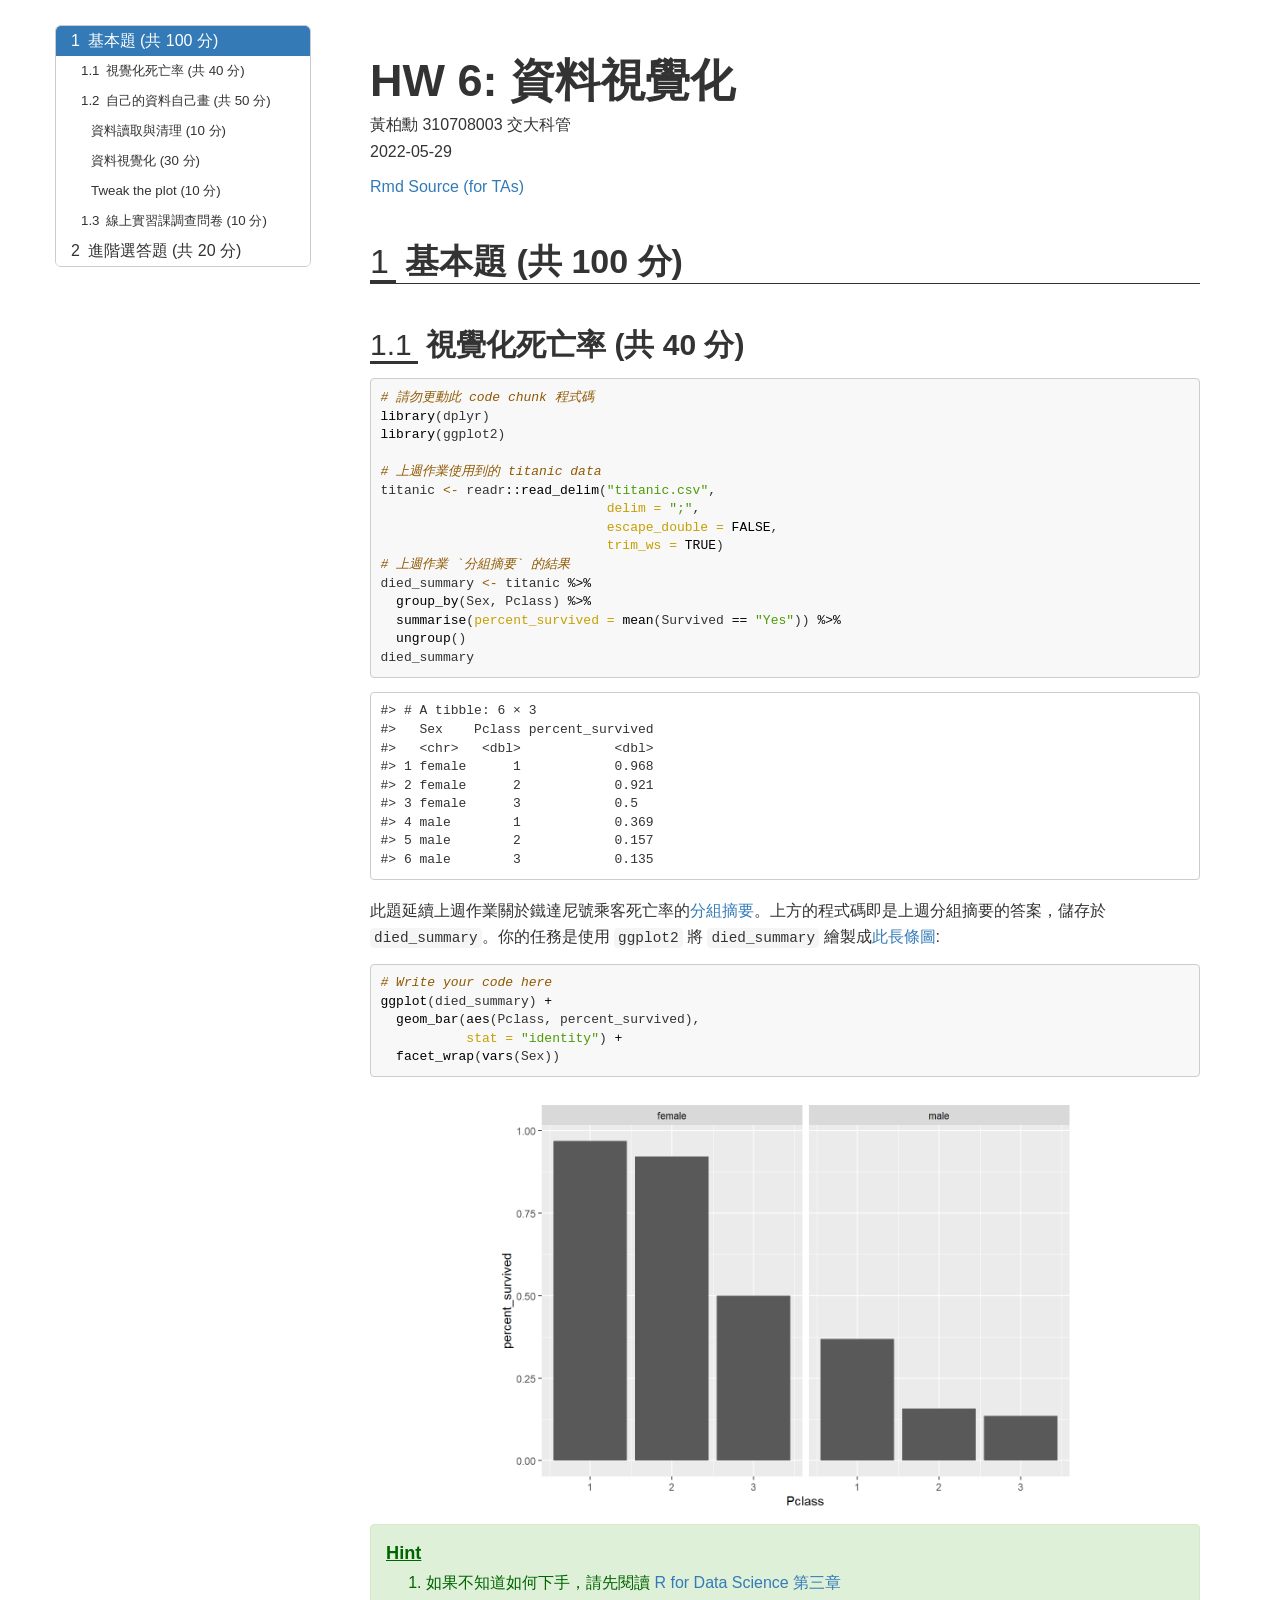
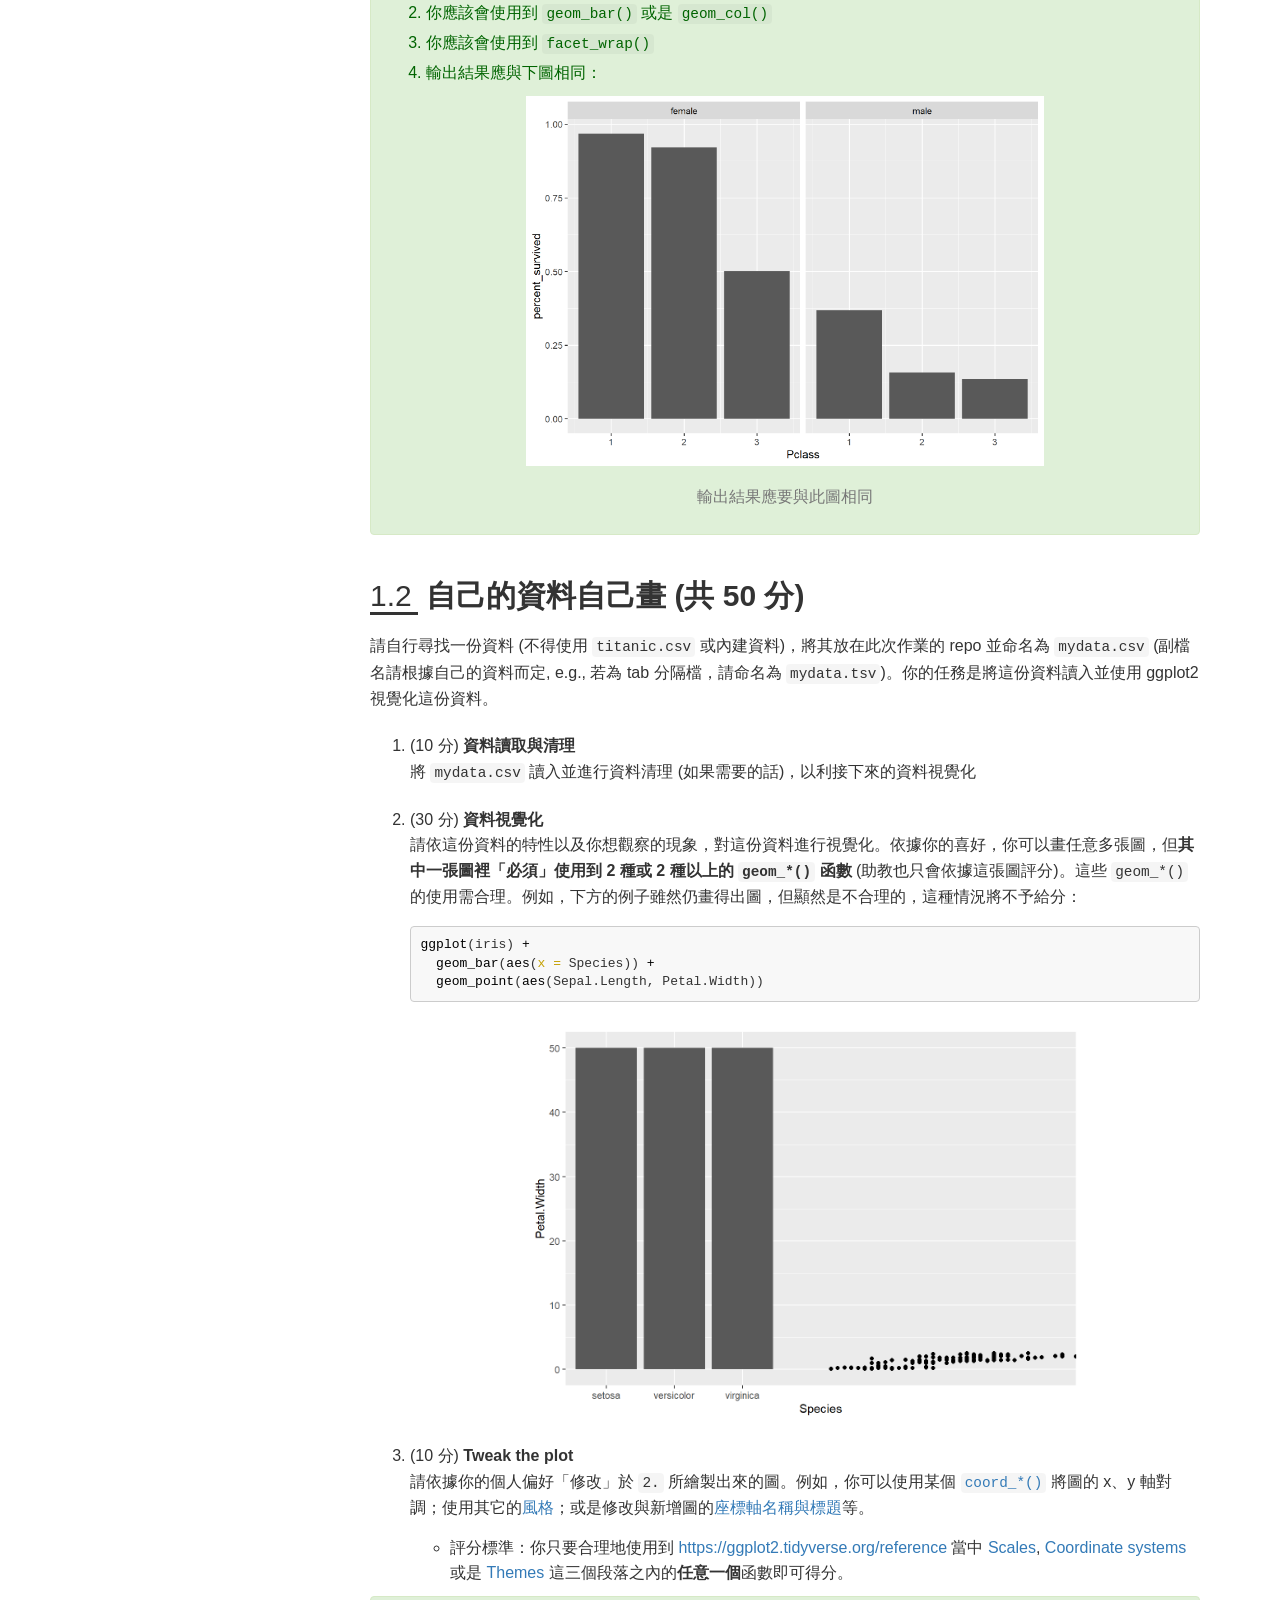
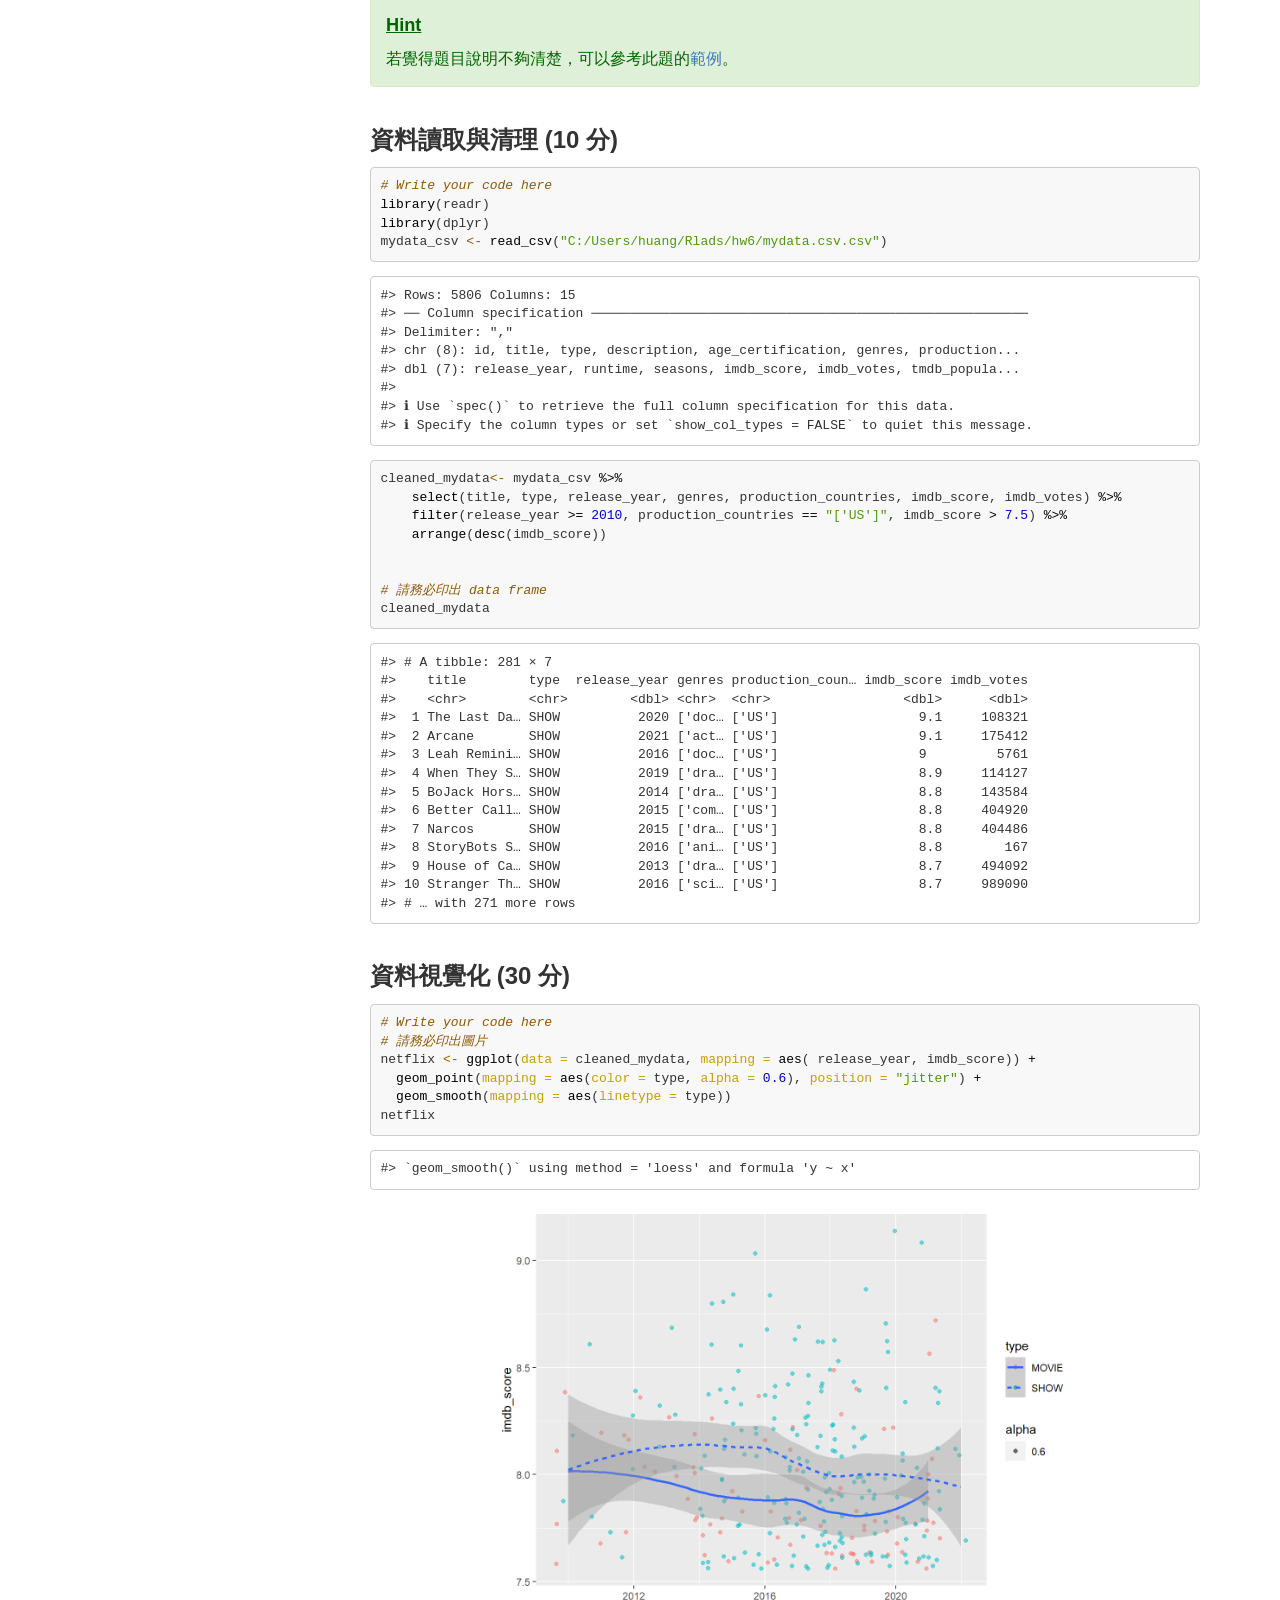
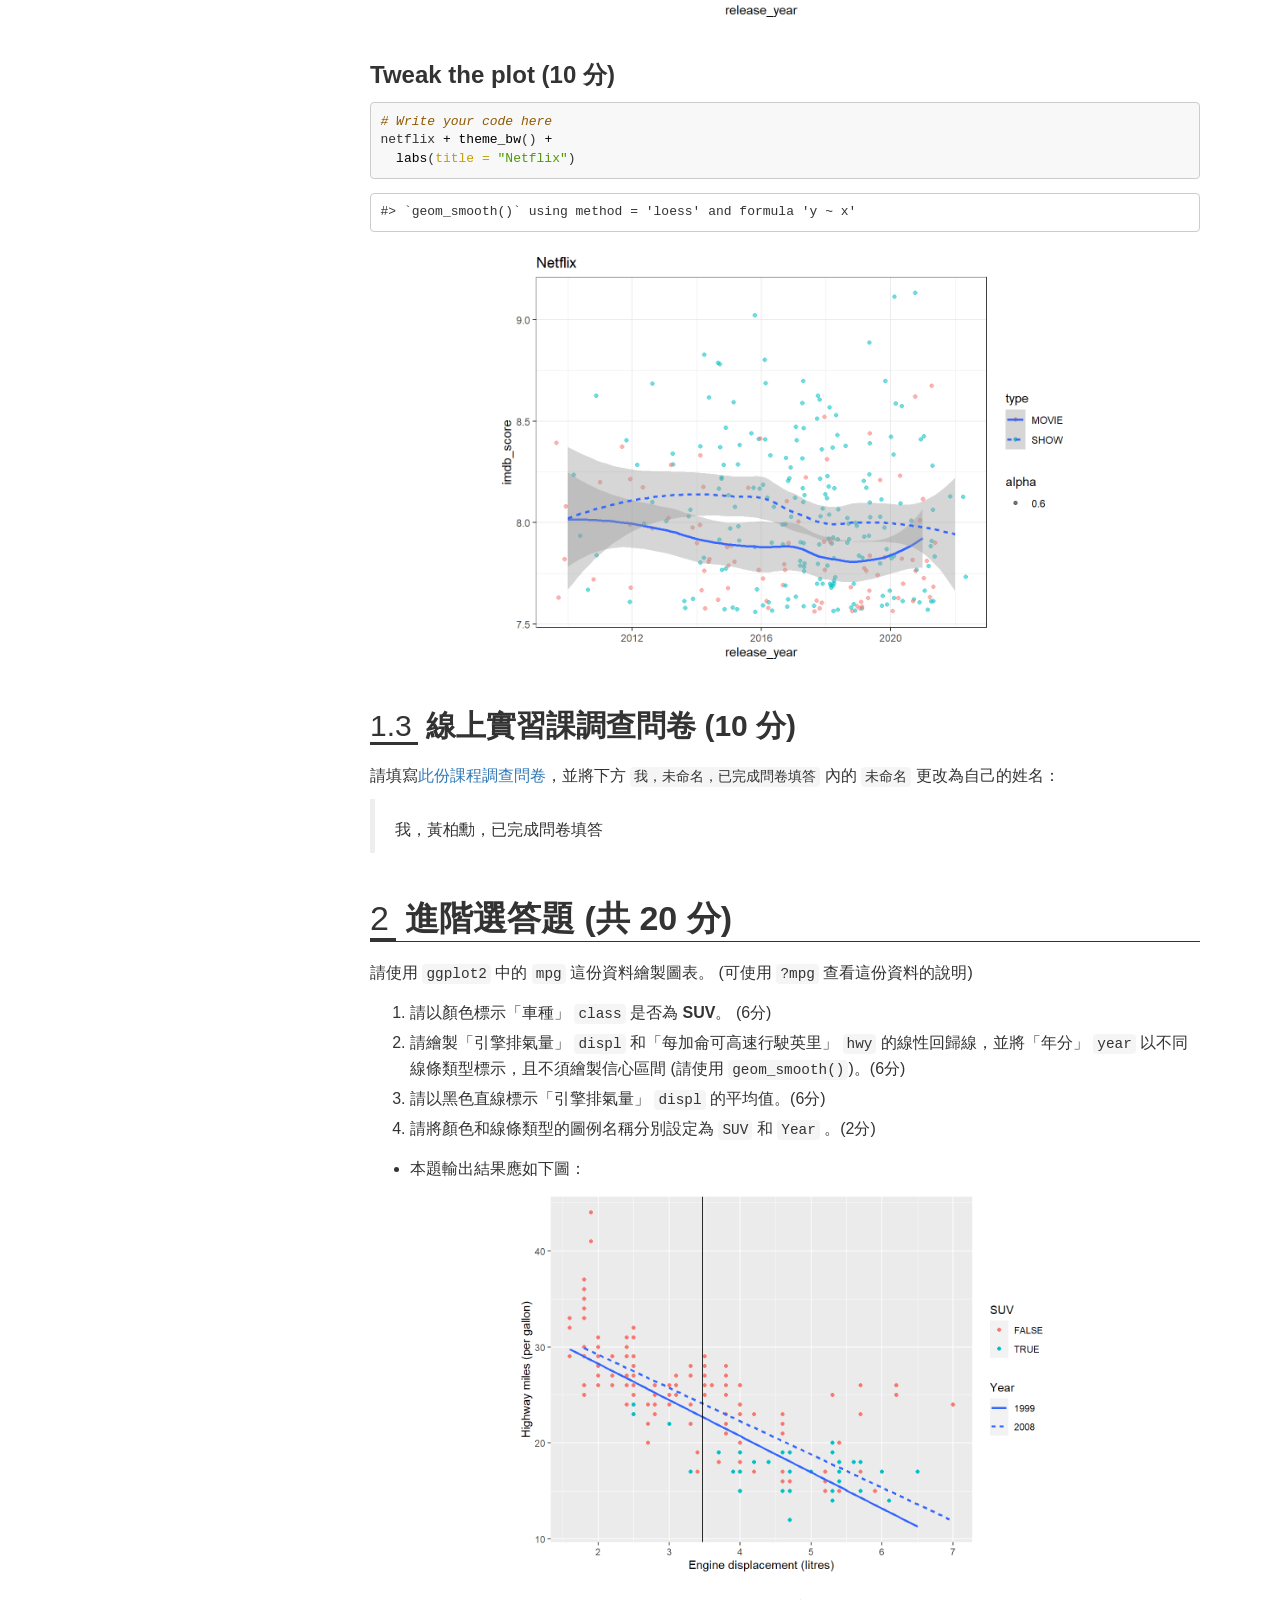
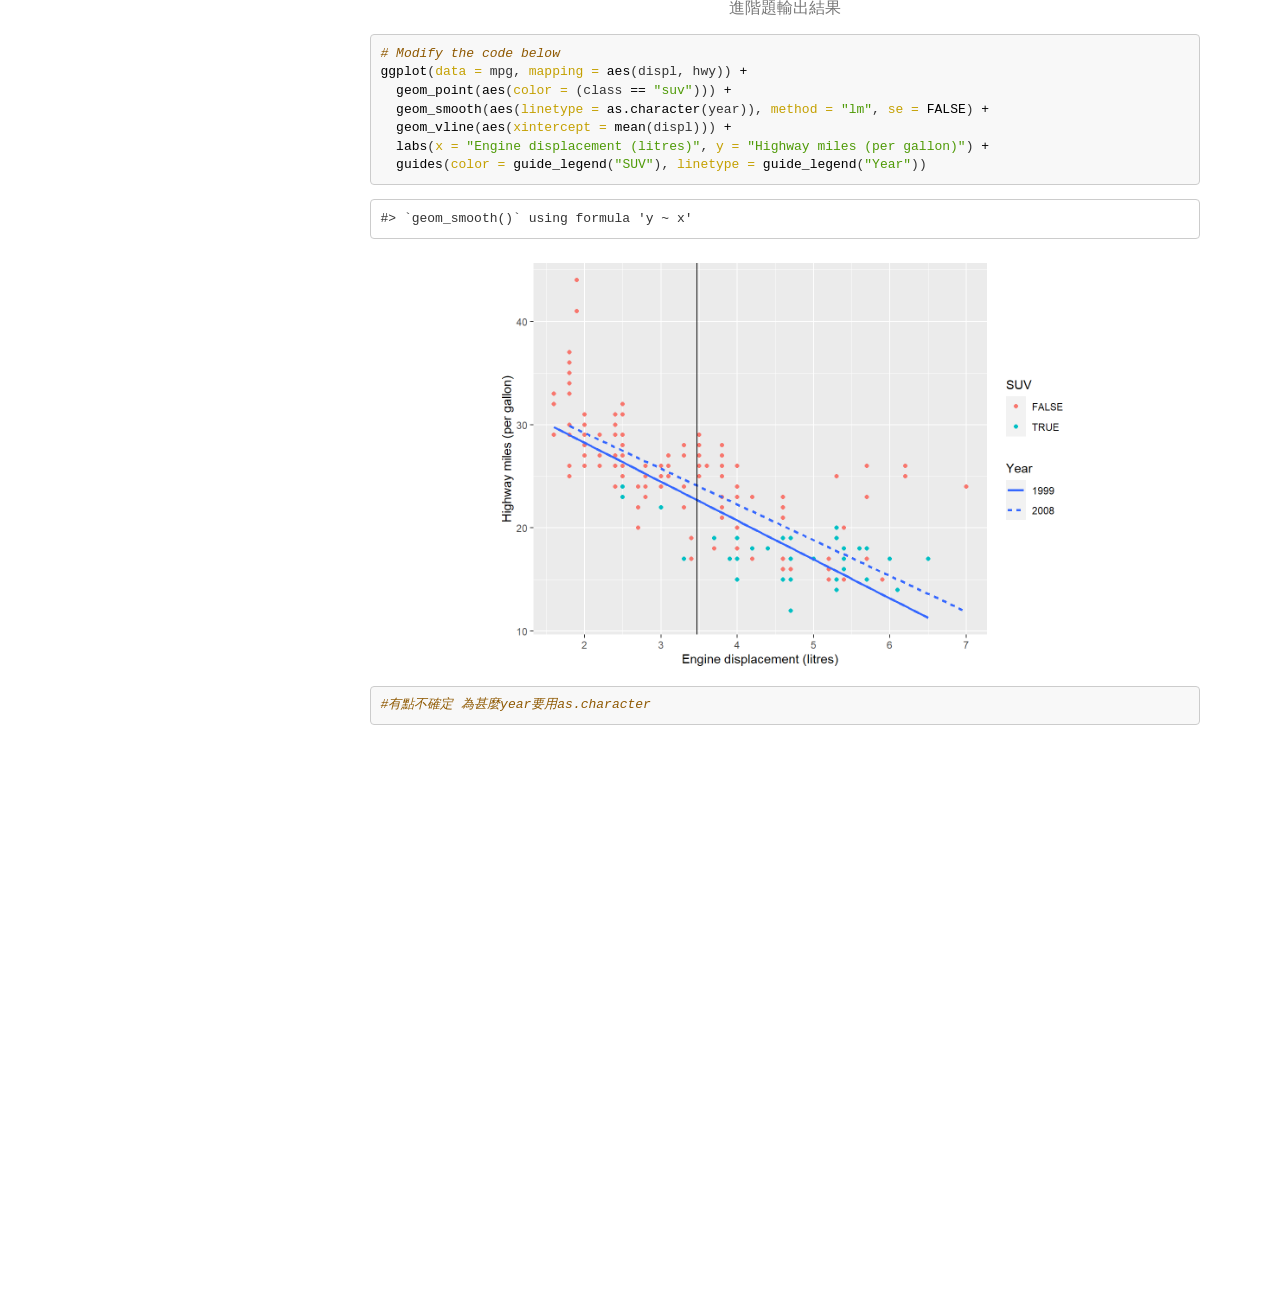
==== commit ef6b1d2e: "update" ====
--- a/index.html
+++ b/index.html
@@ -9,18 +9,54 @@
 <meta http-equiv="X-UA-Compatible" content="IE=EDGE" />
 
 
-<meta name="author" content="未命名 B01201001 一般系" />
+<meta name="author" content="黃柏勳 310708003 交大科管" />
 
 
 <title>HW 6: 資料視覺化</title>
 
-<script src="[data-uri]"></script>
-<script src="[data-uri]"></script>
+<script>// Pandoc 2.9 adds attributes on both header and div. We remove the former (to
+// be compatible with the behavior of Pandoc < 2.8).
+document.addEventListener('DOMContentLoaded', function(e) {
+  var hs = document.querySelectorAll("div.section[class*='level'] > :first-child");
+  var i, h, a;
+  for (i = 0; i < hs.length; i++) {
+    h = hs[i];
+    if (!/^h[1-6]$/i.test(h.tagName)) continue;  // it should be a header h1-h6
+    a = h.attributes;
+    while (a.length > 0) h.removeAttribute(a[0].name);
+  }
+});
+</script>
+<script>/*! jQuery v3.6.0 | (c) OpenJS Foundation and other contributors | jquery.org/license */
+!function(e,t){"use strict";"object"==typeof module&&"object"==typeof module.exports?module.exports=e.document?t(e,!0):function(e){if(!e.document)throw new Error("jQuery requires a window with a document");return t(e)}:t(e)}("undefined"!=typeof window?window:this,function(C,e){"use strict";var t=[],r=Object.getPrototypeOf,s=t.slice,g=t.flat?function(e){return t.flat.call(e)}:function(e){return t.concat.apply([],e)},u=t.push,i=t.indexOf,n={},o=n.toString,v=n.hasOwnProperty,a=v.toString,l=a.call(Object),y={},m=function(e){return"function"==typeof e&&"number"!=typeof e.nodeType&&"function"!=typeof e.item},x=function(e){return null!=e&&e===e.window},E=C.document,c={type:!0,src:!0,nonce:!0,noModule:!0};function b(e,t,n){var r,i,o=(n=n||E).createElement("script");if(o.text=e,t)for(r in c)(i=t[r]||t.getAttribute&&t.getAttribute(r))&&o.setAttribute(r,i);n.head.appendChild(o).parentNode.removeChild(o)}function w(e){return null==e?e+"":"object"==typeof e||"function"==typeof e?n[o.call(e)]||"object":typeof e}var f="3.6.0",S=function(e,t){return new S.fn.init(e,t)};function p(e){var t=!!e&&"length"in e&&e.length,n=w(e);return!m(e)&&!x(e)&&("array"===n||0===t||"number"==typeof t&&0<t&&t-1 in e)}S.fn=S.prototype={jquery:f,constructor:S,length:0,toArray:function(){return s.call(this)},get:function(e){return null==e?s.call(this):e<0?this[e+this.length]:this[e]},pushStack:function(e){var t=S.merge(this.constructor(),e);return t.prevObject=this,t},each:function(e){return S.each(this,e)},map:function(n){return this.pushStack(S.map(this,function(e,t){return n.call(e,t,e)}))},slice:function(){return this.pushStack(s.apply(this,arguments))},first:function(){return this.eq(0)},last:function(){return this.eq(-1)},even:function(){return this.pushStack(S.grep(this,function(e,t){return(t+1)%2}))},odd:function(){return this.pushStack(S.grep(this,function(e,t){return t%2}))},eq:function(e){var t=this.length,n=+e+(e<0?t:0);return this.pushStack(0<=n&&n<t?[this[n]]:[])},end:function(){return this.prevObject||this.constructor()},push:u,sort:t.sort,splice:t.splice},S.extend=S.fn.extend=function(){var e,t,n,r,i,o,a=arguments[0]||{},s=1,u=arguments.length,l=!1;for("boolean"==typeof a&&(l=a,a=arguments[s]||{},s++),"object"==typeof a||m(a)||(a={}),s===u&&(a=this,s--);s<u;s++)if(null!=(e=arguments[s]))for(t in e)r=e[t],"__proto__"!==t&&a!==r&&(l&&r&&(S.isPlainObject(r)||(i=Array.isArray(r)))?(n=a[t],o=i&&!Array.isArray(n)?[]:i||S.isPlainObject(n)?n:{},i=!1,a[t]=S.extend(l,o,r)):void 0!==r&&(a[t]=r));return a},S.extend({expando:"jQuery"+(f+Math.random()).replace(/\D/g,""),isReady:!0,error:function(e){throw new Error(e)},noop:function(){},isPlainObject:function(e){var t,n;return!(!e||"[object Object]"!==o.call(e))&&(!(t=r(e))||"function"==typeof(n=v.call(t,"constructor")&&t.constructor)&&a.call(n)===l)},isEmptyObject:function(e){var t;for(t in e)return!1;return!0},globalEval:function(e,t,n){b(e,{nonce:t&&t.nonce},n)},each:function(e,t){var n,r=0;if(p(e)){for(n=e.length;r<n;r++)if(!1===t.call(e[r],r,e[r]))break}else for(r in e)if(!1===t.call(e[r],r,e[r]))break;return e},makeArray:function(e,t){var n=t||[];return null!=e&&(p(Object(e))?S.merge(n,"string"==typeof e?[e]:e):u.call(n,e)),n},inArray:function(e,t,n){return null==t?-1:i.call(t,e,n)},merge:function(e,t){for(var n=+t.length,r=0,i=e.length;r<n;r++)e[i++]=t[r];return e.length=i,e},grep:function(e,t,n){for(var r=[],i=0,o=e.length,a=!n;i<o;i++)!t(e[i],i)!==a&&r.push(e[i]);return r},map:function(e,t,n){var r,i,o=0,a=[];if(p(e))for(r=e.length;o<r;o++)null!=(i=t(e[o],o,n))&&a.push(i);else for(o in e)null!=(i=t(e[o],o,n))&&a.push(i);return g(a)},guid:1,support:y}),"function"==typeof Symbol&&(S.fn[Symbol.iterator]=t[Symbol.iterator]),S.each("Boolean Number String Function Array Date RegExp Object Error Symbol".split(" "),function(e,t){n["[object "+t+"]"]=t.toLowerCase()});var d=function(n){var e,d,b,o,i,h,f,g,w,u,l,T,C,a,E,v,s,c,y,S="sizzle"+1*new Date,p=n.document,k=0,r=0,m=ue(),x=ue(),A=ue(),N=ue(),j=function(e,t){return e===t&&(l=!0),0},D={}.hasOwnProperty,t=[],q=t.pop,L=t.push,H=t.push,O=t.slice,P=function(e,t){for(var n=0,r=e.length;n<r;n++)if(e[n]===t)return n;return-1},R="checked|selected|async|autofocus|autoplay|controls|defer|disabled|hidden|ismap|loop|multiple|open|readonly|required|scoped",M="[\\x20\\t\\r\\n\\f]",I="(?:\\\\[\\da-fA-F]{1,6}"+M+"?|\\\\[^\\r\\n\\f]|[\\w-]|[^\0-\\x7f])+",W="\\["+M+"*("+I+")(?:"+M+"*([*^$|!~]?=)"+M+"*(?:'((?:\\\\.|[^\\\\'])*)'|\"((?:\\\\.|[^\\\\\"])*)\"|("+I+"))|)"+M+"*\\]",F=":("+I+")(?:\\((('((?:\\\\.|[^\\\\'])*)'|\"((?:\\\\.|[^\\\\\"])*)\")|((?:\\\\.|[^\\\\()[\\]]|"+W+")*)|.*)\\)|)",B=new RegExp(M+"+","g"),$=new RegExp("^"+M+"+|((?:^|[^\\\\])(?:\\\\.)*)"+M+"+$","g"),_=new RegExp("^"+M+"*,"+M+"*"),z=new RegExp("^"+M+"*([>+~]|"+M+")"+M+"*"),U=new RegExp(M+"|>"),X=new RegExp(F),V=new RegExp("^"+I+"$"),G={ID:new RegExp("^#("+I+")"),CLASS:new RegExp("^\\.("+I+")"),TAG:new RegExp("^("+I+"|[*])"),ATTR:new RegExp("^"+W),PSEUDO:new RegExp("^"+F),CHILD:new RegExp("^:(only|first|last|nth|nth-last)-(child|of-type)(?:\\("+M+"*(even|odd|(([+-]|)(\\d*)n|)"+M+"*(?:([+-]|)"+M+"*(\\d+)|))"+M+"*\\)|)","i"),bool:new RegExp("^(?:"+R+")$","i"),needsContext:new RegExp("^"+M+"*[>+~]|:(even|odd|eq|gt|lt|nth|first|last)(?:\\("+M+"*((?:-\\d)?\\d*)"+M+"*\\)|)(?=[^-]|$)","i")},Y=/HTML$/i,Q=/^(?:input|select|textarea|button)$/i,J=/^h\d$/i,K=/^[^{]+\{\s*\[native \w/,Z=/^(?:#([\w-]+)|(\w+)|\.([\w-]+))$/,ee=/[+~]/,te=new RegExp("\\\\[\\da-fA-F]{1,6}"+M+"?|\\\\([^\\r\\n\\f])","g"),ne=function(e,t){var n="0x"+e.slice(1)-65536;return t||(n<0?String.fromCharCode(n+65536):String.fromCharCode(n>>10|55296,1023&n|56320))},re=/([\0-\x1f\x7f]|^-?\d)|^-$|[^\0-\x1f\x7f-\uFFFF\w-]/g,ie=function(e,t){return t?"\0"===e?"\ufffd":e.slice(0,-1)+"\\"+e.charCodeAt(e.length-1).toString(16)+" ":"\\"+e},oe=function(){T()},ae=be(function(e){return!0===e.disabled&&"fieldset"===e.nodeName.toLowerCase()},{dir:"parentNode",next:"legend"});try{H.apply(t=O.call(p.childNodes),p.childNodes),t[p.childNodes.length].nodeType}catch(e){H={apply:t.length?function(e,t){L.apply(e,O.call(t))}:function(e,t){var n=e.length,r=0;while(e[n++]=t[r++]);e.length=n-1}}}function se(t,e,n,r){var i,o,a,s,u,l,c,f=e&&e.ownerDocument,p=e?e.nodeType:9;if(n=n||[],"string"!=typeof t||!t||1!==p&&9!==p&&11!==p)return n;if(!r&&(T(e),e=e||C,E)){if(11!==p&&(u=Z.exec(t)))if(i=u[1]){if(9===p){if(!(a=e.getElementById(i)))return n;if(a.id===i)return n.push(a),n}else if(f&&(a=f.getElementById(i))&&y(e,a)&&a.id===i)return n.push(a),n}else{if(u[2])return H.apply(n,e.getElementsByTagName(t)),n;if((i=u[3])&&d.getElementsByClassName&&e.getElementsByClassName)return H.apply(n,e.getElementsByClassName(i)),n}if(d.qsa&&!N[t+" "]&&(!v||!v.test(t))&&(1!==p||"object"!==e.nodeName.toLowerCase())){if(c=t,f=e,1===p&&(U.test(t)||z.test(t))){(f=ee.test(t)&&ye(e.parentNode)||e)===e&&d.scope||((s=e.getAttribute("id"))?s=s.replace(re,ie):e.setAttribute("id",s=S)),o=(l=h(t)).length;while(o--)l[o]=(s?"#"+s:":scope")+" "+xe(l[o]);c=l.join(",")}try{return H.apply(n,f.querySelectorAll(c)),n}catch(e){N(t,!0)}finally{s===S&&e.removeAttribute("id")}}}return g(t.replace($,"$1"),e,n,r)}function ue(){var r=[];return function e(t,n){return r.push(t+" ")>b.cacheLength&&delete e[r.shift()],e[t+" "]=n}}function le(e){return e[S]=!0,e}function ce(e){var t=C.createElement("fieldset");try{return!!e(t)}catch(e){return!1}finally{t.parentNode&&t.parentNode.removeChild(t),t=null}}function fe(e,t){var n=e.split("|"),r=n.length;while(r--)b.attrHandle[n[r]]=t}function pe(e,t){var n=t&&e,r=n&&1===e.nodeType&&1===t.nodeType&&e.sourceIndex-t.sourceIndex;if(r)return r;if(n)while(n=n.nextSibling)if(n===t)return-1;return e?1:-1}function de(t){return function(e){return"input"===e.nodeName.toLowerCase()&&e.type===t}}function he(n){return function(e){var t=e.nodeName.toLowerCase();return("input"===t||"button"===t)&&e.type===n}}function ge(t){return function(e){return"form"in e?e.parentNode&&!1===e.disabled?"label"in e?"label"in e.parentNode?e.parentNode.disabled===t:e.disabled===t:e.isDisabled===t||e.isDisabled!==!t&&ae(e)===t:e.disabled===t:"label"in e&&e.disabled===t}}function ve(a){return le(function(o){return o=+o,le(function(e,t){var n,r=a([],e.length,o),i=r.length;while(i--)e[n=r[i]]&&(e[n]=!(t[n]=e[n]))})})}function ye(e){return e&&"undefined"!=typeof e.getElementsByTagName&&e}for(e in d=se.support={},i=se.isXML=function(e){var t=e&&e.namespaceURI,n=e&&(e.ownerDocument||e).documentElement;return!Y.test(t||n&&n.nodeName||"HTML")},T=se.setDocument=function(e){var t,n,r=e?e.ownerDocument||e:p;return r!=C&&9===r.nodeType&&r.documentElement&&(a=(C=r).documentElement,E=!i(C),p!=C&&(n=C.defaultView)&&n.top!==n&&(n.addEventListener?n.addEventListener("unload",oe,!1):n.attachEvent&&n.attachEvent("onunload",oe)),d.scope=ce(function(e){return a.appendChild(e).appendChild(C.createElement("div")),"undefined"!=typeof e.querySelectorAll&&!e.querySelectorAll(":scope fieldset div").length}),d.attributes=ce(function(e){return e.className="i",!e.getAttribute("className")}),d.getElementsByTagName=ce(function(e){return e.appendChild(C.createComment("")),!e.getElementsByTagName("*").length}),d.getElementsByClassName=K.test(C.getElementsByClassName),d.getById=ce(function(e){return a.appendChild(e).id=S,!C.getElementsByName||!C.getElementsByName(S).length}),d.getById?(b.filter.ID=function(e){var t=e.replace(te,ne);return function(e){return e.getAttribute("id")===t}},b.find.ID=function(e,t){if("undefined"!=typeof t.getElementById&&E){var n=t.getElementById(e);return n?[n]:[]}}):(b.filter.ID=function(e){var n=e.replace(te,ne);return function(e){var t="undefined"!=typeof e.getAttributeNode&&e.getAttributeNode("id");return t&&t.value===n}},b.find.ID=function(e,t){if("undefined"!=typeof t.getElementById&&E){var n,r,i,o=t.getElementById(e);if(o){if((n=o.getAttributeNode("id"))&&n.value===e)return[o];i=t.getElementsByName(e),r=0;while(o=i[r++])if((n=o.getAttributeNode("id"))&&n.value===e)return[o]}return[]}}),b.find.TAG=d.getElementsByTagName?function(e,t){return"undefined"!=typeof t.getElementsByTagName?t.getElementsByTagName(e):d.qsa?t.querySelectorAll(e):void 0}:function(e,t){var n,r=[],i=0,o=t.getElementsByTagName(e);if("*"===e){while(n=o[i++])1===n.nodeType&&r.push(n);return r}return o},b.find.CLASS=d.getElementsByClassName&&function(e,t){if("undefined"!=typeof t.getElementsByClassName&&E)return t.getElementsByClassName(e)},s=[],v=[],(d.qsa=K.test(C.querySelectorAll))&&(ce(function(e){var t;a.appendChild(e).innerHTML="<a id='"+S+"'></a><select id='"+S+"-\r\\' msallowcapture=''><option selected=''></option></select>",e.querySelectorAll("[msallowcapture^='']").length&&v.push("[*^$]="+M+"*(?:''|\"\")"),e.querySelectorAll("[selected]").length||v.push("\\["+M+"*(?:value|"+R+")"),e.querySelectorAll("[id~="+S+"-]").length||v.push("~="),(t=C.createElement("input")).setAttribute("name",""),e.appendChild(t),e.querySelectorAll("[name='']").length||v.push("\\["+M+"*name"+M+"*="+M+"*(?:''|\"\")"),e.querySelectorAll(":checked").length||v.push(":checked"),e.querySelectorAll("a#"+S+"+*").length||v.push(".#.+[+~]"),e.querySelectorAll("\\\f"),v.push("[\\r\\n\\f]")}),ce(function(e){e.innerHTML="<a href='' disabled='disabled'></a><select disabled='disabled'><option/></select>";var t=C.createElement("input");t.setAttribute("type","hidden"),e.appendChild(t).setAttribute("name","D"),e.querySelectorAll("[name=d]").length&&v.push("name"+M+"*[*^$|!~]?="),2!==e.querySelectorAll(":enabled").length&&v.push(":enabled",":disabled"),a.appendChild(e).disabled=!0,2!==e.querySelectorAll(":disabled").length&&v.push(":enabled",":disabled"),e.querySelectorAll("*,:x"),v.push(",.*:")})),(d.matchesSelector=K.test(c=a.matches||a.webkitMatchesSelector||a.mozMatchesSelector||a.oMatchesSelector||a.msMatchesSelector))&&ce(function(e){d.disconnectedMatch=c.call(e,"*"),c.call(e,"[s!='']:x"),s.push("!=",F)}),v=v.length&&new RegExp(v.join("|")),s=s.length&&new RegExp(s.join("|")),t=K.test(a.compareDocumentPosition),y=t||K.test(a.contains)?function(e,t){var n=9===e.nodeType?e.documentElement:e,r=t&&t.parentNode;return e===r||!(!r||1!==r.nodeType||!(n.contains?n.contains(r):e.compareDocumentPosition&&16&e.compareDocumentPosition(r)))}:function(e,t){if(t)while(t=t.parentNode)if(t===e)return!0;return!1},j=t?function(e,t){if(e===t)return l=!0,0;var n=!e.compareDocumentPosition-!t.compareDocumentPosition;return n||(1&(n=(e.ownerDocument||e)==(t.ownerDocument||t)?e.compareDocumentPosition(t):1)||!d.sortDetached&&t.compareDocumentPosition(e)===n?e==C||e.ownerDocument==p&&y(p,e)?-1:t==C||t.ownerDocument==p&&y(p,t)?1:u?P(u,e)-P(u,t):0:4&n?-1:1)}:function(e,t){if(e===t)return l=!0,0;var n,r=0,i=e.parentNode,o=t.parentNode,a=[e],s=[t];if(!i||!o)return e==C?-1:t==C?1:i?-1:o?1:u?P(u,e)-P(u,t):0;if(i===o)return pe(e,t);n=e;while(n=n.parentNode)a.unshift(n);n=t;while(n=n.parentNode)s.unshift(n);while(a[r]===s[r])r++;return r?pe(a[r],s[r]):a[r]==p?-1:s[r]==p?1:0}),C},se.matches=function(e,t){return se(e,null,null,t)},se.matchesSelector=function(e,t){if(T(e),d.matchesSelector&&E&&!N[t+" "]&&(!s||!s.test(t))&&(!v||!v.test(t)))try{var n=c.call(e,t);if(n||d.disconnectedMatch||e.document&&11!==e.document.nodeType)return n}catch(e){N(t,!0)}return 0<se(t,C,null,[e]).length},se.contains=function(e,t){return(e.ownerDocument||e)!=C&&T(e),y(e,t)},se.attr=function(e,t){(e.ownerDocument||e)!=C&&T(e);var n=b.attrHandle[t.toLowerCase()],r=n&&D.call(b.attrHandle,t.toLowerCase())?n(e,t,!E):void 0;return void 0!==r?r:d.attributes||!E?e.getAttribute(t):(r=e.getAttributeNode(t))&&r.specified?r.value:null},se.escape=function(e){return(e+"").replace(re,ie)},se.error=function(e){throw new Error("Syntax error, unrecognized expression: "+e)},se.uniqueSort=function(e){var t,n=[],r=0,i=0;if(l=!d.detectDuplicates,u=!d.sortStable&&e.slice(0),e.sort(j),l){while(t=e[i++])t===e[i]&&(r=n.push(i));while(r--)e.splice(n[r],1)}return u=null,e},o=se.getText=function(e){var t,n="",r=0,i=e.nodeType;if(i){if(1===i||9===i||11===i){if("string"==typeof e.textContent)return e.textContent;for(e=e.firstChild;e;e=e.nextSibling)n+=o(e)}else if(3===i||4===i)return e.nodeValue}else while(t=e[r++])n+=o(t);return n},(b=se.selectors={cacheLength:50,createPseudo:le,match:G,attrHandle:{},find:{},relative:{">":{dir:"parentNode",first:!0}," ":{dir:"parentNode"},"+":{dir:"previousSibling",first:!0},"~":{dir:"previousSibling"}},preFilter:{ATTR:function(e){return e[1]=e[1].replace(te,ne),e[3]=(e[3]||e[4]||e[5]||"").replace(te,ne),"~="===e[2]&&(e[3]=" "+e[3]+" "),e.slice(0,4)},CHILD:function(e){return e[1]=e[1].toLowerCase(),"nth"===e[1].slice(0,3)?(e[3]||se.error(e[0]),e[4]=+(e[4]?e[5]+(e[6]||1):2*("even"===e[3]||"odd"===e[3])),e[5]=+(e[7]+e[8]||"odd"===e[3])):e[3]&&se.error(e[0]),e},PSEUDO:function(e){var t,n=!e[6]&&e[2];return G.CHILD.test(e[0])?null:(e[3]?e[2]=e[4]||e[5]||"":n&&X.test(n)&&(t=h(n,!0))&&(t=n.indexOf(")",n.length-t)-n.length)&&(e[0]=e[0].slice(0,t),e[2]=n.slice(0,t)),e.slice(0,3))}},filter:{TAG:function(e){var t=e.replace(te,ne).toLowerCase();return"*"===e?function(){return!0}:function(e){return e.nodeName&&e.nodeName.toLowerCase()===t}},CLASS:function(e){var t=m[e+" "];return t||(t=new RegExp("(^|"+M+")"+e+"("+M+"|$)"))&&m(e,function(e){return t.test("string"==typeof e.className&&e.className||"undefined"!=typeof e.getAttribute&&e.getAttribute("class")||"")})},ATTR:function(n,r,i){return function(e){var t=se.attr(e,n);return null==t?"!="===r:!r||(t+="","="===r?t===i:"!="===r?t!==i:"^="===r?i&&0===t.indexOf(i):"*="===r?i&&-1<t.indexOf(i):"$="===r?i&&t.slice(-i.length)===i:"~="===r?-1<(" "+t.replace(B," ")+" ").indexOf(i):"|="===r&&(t===i||t.slice(0,i.length+1)===i+"-"))}},CHILD:function(h,e,t,g,v){var y="nth"!==h.slice(0,3),m="last"!==h.slice(-4),x="of-type"===e;return 1===g&&0===v?function(e){return!!e.parentNode}:function(e,t,n){var r,i,o,a,s,u,l=y!==m?"nextSibling":"previousSibling",c=e.parentNode,f=x&&e.nodeName.toLowerCase(),p=!n&&!x,d=!1;if(c){if(y){while(l){a=e;while(a=a[l])if(x?a.nodeName.toLowerCase()===f:1===a.nodeType)return!1;u=l="only"===h&&!u&&"nextSibling"}return!0}if(u=[m?c.firstChild:c.lastChild],m&&p){d=(s=(r=(i=(o=(a=c)[S]||(a[S]={}))[a.uniqueID]||(o[a.uniqueID]={}))[h]||[])[0]===k&&r[1])&&r[2],a=s&&c.childNodes[s];while(a=++s&&a&&a[l]||(d=s=0)||u.pop())if(1===a.nodeType&&++d&&a===e){i[h]=[k,s,d];break}}else if(p&&(d=s=(r=(i=(o=(a=e)[S]||(a[S]={}))[a.uniqueID]||(o[a.uniqueID]={}))[h]||[])[0]===k&&r[1]),!1===d)while(a=++s&&a&&a[l]||(d=s=0)||u.pop())if((x?a.nodeName.toLowerCase()===f:1===a.nodeType)&&++d&&(p&&((i=(o=a[S]||(a[S]={}))[a.uniqueID]||(o[a.uniqueID]={}))[h]=[k,d]),a===e))break;return(d-=v)===g||d%g==0&&0<=d/g}}},PSEUDO:function(e,o){var t,a=b.pseudos[e]||b.setFilters[e.toLowerCase()]||se.error("unsupported pseudo: "+e);return a[S]?a(o):1<a.length?(t=[e,e,"",o],b.setFilters.hasOwnProperty(e.toLowerCase())?le(function(e,t){var n,r=a(e,o),i=r.length;while(i--)e[n=P(e,r[i])]=!(t[n]=r[i])}):function(e){return a(e,0,t)}):a}},pseudos:{not:le(function(e){var r=[],i=[],s=f(e.replace($,"$1"));return s[S]?le(function(e,t,n,r){var i,o=s(e,null,r,[]),a=e.length;while(a--)(i=o[a])&&(e[a]=!(t[a]=i))}):function(e,t,n){return r[0]=e,s(r,null,n,i),r[0]=null,!i.pop()}}),has:le(function(t){return function(e){return 0<se(t,e).length}}),contains:le(function(t){return t=t.replace(te,ne),function(e){return-1<(e.textContent||o(e)).indexOf(t)}}),lang:le(function(n){return V.test(n||"")||se.error("unsupported lang: "+n),n=n.replace(te,ne).toLowerCase(),function(e){var t;do{if(t=E?e.lang:e.getAttribute("xml:lang")||e.getAttribute("lang"))return(t=t.toLowerCase())===n||0===t.indexOf(n+"-")}while((e=e.parentNode)&&1===e.nodeType);return!1}}),target:function(e){var t=n.location&&n.location.hash;return t&&t.slice(1)===e.id},root:function(e){return e===a},focus:function(e){return e===C.activeElement&&(!C.hasFocus||C.hasFocus())&&!!(e.type||e.href||~e.tabIndex)},enabled:ge(!1),disabled:ge(!0),checked:function(e){var t=e.nodeName.toLowerCase();return"input"===t&&!!e.checked||"option"===t&&!!e.selected},selected:function(e){return e.parentNode&&e.parentNode.selectedIndex,!0===e.selected},empty:function(e){for(e=e.firstChild;e;e=e.nextSibling)if(e.nodeType<6)return!1;return!0},parent:function(e){return!b.pseudos.empty(e)},header:function(e){return J.test(e.nodeName)},input:function(e){return Q.test(e.nodeName)},button:function(e){var t=e.nodeName.toLowerCase();return"input"===t&&"button"===e.type||"button"===t},text:function(e){var t;return"input"===e.nodeName.toLowerCase()&&"text"===e.type&&(null==(t=e.getAttribute("type"))||"text"===t.toLowerCase())},first:ve(function(){return[0]}),last:ve(function(e,t){return[t-1]}),eq:ve(function(e,t,n){return[n<0?n+t:n]}),even:ve(function(e,t){for(var n=0;n<t;n+=2)e.push(n);return e}),odd:ve(function(e,t){for(var n=1;n<t;n+=2)e.push(n);return e}),lt:ve(function(e,t,n){for(var r=n<0?n+t:t<n?t:n;0<=--r;)e.push(r);return e}),gt:ve(function(e,t,n){for(var r=n<0?n+t:n;++r<t;)e.push(r);return e})}}).pseudos.nth=b.pseudos.eq,{radio:!0,checkbox:!0,file:!0,password:!0,image:!0})b.pseudos[e]=de(e);for(e in{submit:!0,reset:!0})b.pseudos[e]=he(e);function me(){}function xe(e){for(var t=0,n=e.length,r="";t<n;t++)r+=e[t].value;return r}function be(s,e,t){var u=e.dir,l=e.next,c=l||u,f=t&&"parentNode"===c,p=r++;return e.first?function(e,t,n){while(e=e[u])if(1===e.nodeType||f)return s(e,t,n);return!1}:function(e,t,n){var r,i,o,a=[k,p];if(n){while(e=e[u])if((1===e.nodeType||f)&&s(e,t,n))return!0}else while(e=e[u])if(1===e.nodeType||f)if(i=(o=e[S]||(e[S]={}))[e.uniqueID]||(o[e.uniqueID]={}),l&&l===e.nodeName.toLowerCase())e=e[u]||e;else{if((r=i[c])&&r[0]===k&&r[1]===p)return a[2]=r[2];if((i[c]=a)[2]=s(e,t,n))return!0}return!1}}function we(i){return 1<i.length?function(e,t,n){var r=i.length;while(r--)if(!i[r](e,t,n))return!1;return!0}:i[0]}function Te(e,t,n,r,i){for(var o,a=[],s=0,u=e.length,l=null!=t;s<u;s++)(o=e[s])&&(n&&!n(o,r,i)||(a.push(o),l&&t.push(s)));return a}function Ce(d,h,g,v,y,e){return v&&!v[S]&&(v=Ce(v)),y&&!y[S]&&(y=Ce(y,e)),le(function(e,t,n,r){var i,o,a,s=[],u=[],l=t.length,c=e||function(e,t,n){for(var r=0,i=t.length;r<i;r++)se(e,t[r],n);return n}(h||"*",n.nodeType?[n]:n,[]),f=!d||!e&&h?c:Te(c,s,d,n,r),p=g?y||(e?d:l||v)?[]:t:f;if(g&&g(f,p,n,r),v){i=Te(p,u),v(i,[],n,r),o=i.length;while(o--)(a=i[o])&&(p[u[o]]=!(f[u[o]]=a))}if(e){if(y||d){if(y){i=[],o=p.length;while(o--)(a=p[o])&&i.push(f[o]=a);y(null,p=[],i,r)}o=p.length;while(o--)(a=p[o])&&-1<(i=y?P(e,a):s[o])&&(e[i]=!(t[i]=a))}}else p=Te(p===t?p.splice(l,p.length):p),y?y(null,t,p,r):H.apply(t,p)})}function Ee(e){for(var i,t,n,r=e.length,o=b.relative[e[0].type],a=o||b.relative[" "],s=o?1:0,u=be(function(e){return e===i},a,!0),l=be(function(e){return-1<P(i,e)},a,!0),c=[function(e,t,n){var r=!o&&(n||t!==w)||((i=t).nodeType?u(e,t,n):l(e,t,n));return i=null,r}];s<r;s++)if(t=b.relative[e[s].type])c=[be(we(c),t)];else{if((t=b.filter[e[s].type].apply(null,e[s].matches))[S]){for(n=++s;n<r;n++)if(b.relative[e[n].type])break;return Ce(1<s&&we(c),1<s&&xe(e.slice(0,s-1).concat({value:" "===e[s-2].type?"*":""})).replace($,"$1"),t,s<n&&Ee(e.slice(s,n)),n<r&&Ee(e=e.slice(n)),n<r&&xe(e))}c.push(t)}return we(c)}return me.prototype=b.filters=b.pseudos,b.setFilters=new me,h=se.tokenize=function(e,t){var n,r,i,o,a,s,u,l=x[e+" "];if(l)return t?0:l.slice(0);a=e,s=[],u=b.preFilter;while(a){for(o in n&&!(r=_.exec(a))||(r&&(a=a.slice(r[0].length)||a),s.push(i=[])),n=!1,(r=z.exec(a))&&(n=r.shift(),i.push({value:n,type:r[0].replace($," ")}),a=a.slice(n.length)),b.filter)!(r=G[o].exec(a))||u[o]&&!(r=u[o](r))||(n=r.shift(),i.push({value:n,type:o,matches:r}),a=a.slice(n.length));if(!n)break}return t?a.length:a?se.error(e):x(e,s).slice(0)},f=se.compile=function(e,t){var n,v,y,m,x,r,i=[],o=[],a=A[e+" "];if(!a){t||(t=h(e)),n=t.length;while(n--)(a=Ee(t[n]))[S]?i.push(a):o.push(a);(a=A(e,(v=o,m=0<(y=i).length,x=0<v.length,r=function(e,t,n,r,i){var o,a,s,u=0,l="0",c=e&&[],f=[],p=w,d=e||x&&b.find.TAG("*",i),h=k+=null==p?1:Math.random()||.1,g=d.length;for(i&&(w=t==C||t||i);l!==g&&null!=(o=d[l]);l++){if(x&&o){a=0,t||o.ownerDocument==C||(T(o),n=!E);while(s=v[a++])if(s(o,t||C,n)){r.push(o);break}i&&(k=h)}m&&((o=!s&&o)&&u--,e&&c.push(o))}if(u+=l,m&&l!==u){a=0;while(s=y[a++])s(c,f,t,n);if(e){if(0<u)while(l--)c[l]||f[l]||(f[l]=q.call(r));f=Te(f)}H.apply(r,f),i&&!e&&0<f.length&&1<u+y.length&&se.uniqueSort(r)}return i&&(k=h,w=p),c},m?le(r):r))).selector=e}return a},g=se.select=function(e,t,n,r){var i,o,a,s,u,l="function"==typeof e&&e,c=!r&&h(e=l.selector||e);if(n=n||[],1===c.length){if(2<(o=c[0]=c[0].slice(0)).length&&"ID"===(a=o[0]).type&&9===t.nodeType&&E&&b.relative[o[1].type]){if(!(t=(b.find.ID(a.matches[0].replace(te,ne),t)||[])[0]))return n;l&&(t=t.parentNode),e=e.slice(o.shift().value.length)}i=G.needsContext.test(e)?0:o.length;while(i--){if(a=o[i],b.relative[s=a.type])break;if((u=b.find[s])&&(r=u(a.matches[0].replace(te,ne),ee.test(o[0].type)&&ye(t.parentNode)||t))){if(o.splice(i,1),!(e=r.length&&xe(o)))return H.apply(n,r),n;break}}}return(l||f(e,c))(r,t,!E,n,!t||ee.test(e)&&ye(t.parentNode)||t),n},d.sortStable=S.split("").sort(j).join("")===S,d.detectDuplicates=!!l,T(),d.sortDetached=ce(function(e){return 1&e.compareDocumentPosition(C.createElement("fieldset"))}),ce(function(e){return e.innerHTML="<a href='#'></a>","#"===e.firstChild.getAttribute("href")})||fe("type|href|height|width",function(e,t,n){if(!n)return e.getAttribute(t,"type"===t.toLowerCase()?1:2)}),d.attributes&&ce(function(e){return e.innerHTML="<input/>",e.firstChild.setAttribute("value",""),""===e.firstChild.getAttribute("value")})||fe("value",function(e,t,n){if(!n&&"input"===e.nodeName.toLowerCase())return e.defaultValue}),ce(function(e){return null==e.getAttribute("disabled")})||fe(R,function(e,t,n){var r;if(!n)return!0===e[t]?t.toLowerCase():(r=e.getAttributeNode(t))&&r.specified?r.value:null}),se}(C);S.find=d,S.expr=d.selectors,S.expr[":"]=S.expr.pseudos,S.uniqueSort=S.unique=d.uniqueSort,S.text=d.getText,S.isXMLDoc=d.isXML,S.contains=d.contains,S.escapeSelector=d.escape;var h=function(e,t,n){var r=[],i=void 0!==n;while((e=e[t])&&9!==e.nodeType)if(1===e.nodeType){if(i&&S(e).is(n))break;r.push(e)}return r},T=function(e,t){for(var n=[];e;e=e.nextSibling)1===e.nodeType&&e!==t&&n.push(e);return n},k=S.expr.match.needsContext;function A(e,t){return e.nodeName&&e.nodeName.toLowerCase()===t.toLowerCase()}var N=/^<([a-z][^\/\0>:\x20\t\r\n\f]*)[\x20\t\r\n\f]*\/?>(?:<\/\1>|)$/i;function j(e,n,r){return m(n)?S.grep(e,function(e,t){return!!n.call(e,t,e)!==r}):n.nodeType?S.grep(e,function(e){return e===n!==r}):"string"!=typeof n?S.grep(e,function(e){return-1<i.call(n,e)!==r}):S.filter(n,e,r)}S.filter=function(e,t,n){var r=t[0];return n&&(e=":not("+e+")"),1===t.length&&1===r.nodeType?S.find.matchesSelector(r,e)?[r]:[]:S.find.matches(e,S.grep(t,function(e){return 1===e.nodeType}))},S.fn.extend({find:function(e){var t,n,r=this.length,i=this;if("string"!=typeof e)return this.pushStack(S(e).filter(function(){for(t=0;t<r;t++)if(S.contains(i[t],this))return!0}));for(n=this.pushStack([]),t=0;t<r;t++)S.find(e,i[t],n);return 1<r?S.uniqueSort(n):n},filter:function(e){return this.pushStack(j(this,e||[],!1))},not:function(e){return this.pushStack(j(this,e||[],!0))},is:function(e){return!!j(this,"string"==typeof e&&k.test(e)?S(e):e||[],!1).length}});var D,q=/^(?:\s*(<[\w\W]+>)[^>]*|#([\w-]+))$/;(S.fn.init=function(e,t,n){var r,i;if(!e)return this;if(n=n||D,"string"==typeof e){if(!(r="<"===e[0]&&">"===e[e.length-1]&&3<=e.length?[null,e,null]:q.exec(e))||!r[1]&&t)return!t||t.jquery?(t||n).find(e):this.constructor(t).find(e);if(r[1]){if(t=t instanceof S?t[0]:t,S.merge(this,S.parseHTML(r[1],t&&t.nodeType?t.ownerDocument||t:E,!0)),N.test(r[1])&&S.isPlainObject(t))for(r in t)m(this[r])?this[r](t[r]):this.attr(r,t[r]);return this}return(i=E.getElementById(r[2]))&&(this[0]=i,this.length=1),this}return e.nodeType?(this[0]=e,this.length=1,this):m(e)?void 0!==n.ready?n.ready(e):e(S):S.makeArray(e,this)}).prototype=S.fn,D=S(E);var L=/^(?:parents|prev(?:Until|All))/,H={children:!0,contents:!0,next:!0,prev:!0};function O(e,t){while((e=e[t])&&1!==e.nodeType);return e}S.fn.extend({has:function(e){var t=S(e,this),n=t.length;return this.filter(function(){for(var e=0;e<n;e++)if(S.contains(this,t[e]))return!0})},closest:function(e,t){var n,r=0,i=this.length,o=[],a="string"!=typeof e&&S(e);if(!k.test(e))for(;r<i;r++)for(n=this[r];n&&n!==t;n=n.parentNode)if(n.nodeType<11&&(a?-1<a.index(n):1===n.nodeType&&S.find.matchesSelector(n,e))){o.push(n);break}return this.pushStack(1<o.length?S.uniqueSort(o):o)},index:function(e){return e?"string"==typeof e?i.call(S(e),this[0]):i.call(this,e.jquery?e[0]:e):this[0]&&this[0].parentNode?this.first().prevAll().length:-1},add:function(e,t){return this.pushStack(S.uniqueSort(S.merge(this.get(),S(e,t))))},addBack:function(e){return this.add(null==e?this.prevObject:this.prevObject.filter(e))}}),S.each({parent:function(e){var t=e.parentNode;return t&&11!==t.nodeType?t:null},parents:function(e){return h(e,"parentNode")},parentsUntil:function(e,t,n){return h(e,"parentNode",n)},next:function(e){return O(e,"nextSibling")},prev:function(e){return O(e,"previousSibling")},nextAll:function(e){return h(e,"nextSibling")},prevAll:function(e){return h(e,"previousSibling")},nextUntil:function(e,t,n){return h(e,"nextSibling",n)},prevUntil:function(e,t,n){return h(e,"previousSibling",n)},siblings:function(e){return T((e.parentNode||{}).firstChild,e)},children:function(e){return T(e.firstChild)},contents:function(e){return null!=e.contentDocument&&r(e.contentDocument)?e.contentDocument:(A(e,"template")&&(e=e.content||e),S.merge([],e.childNodes))}},function(r,i){S.fn[r]=function(e,t){var n=S.map(this,i,e);return"Until"!==r.slice(-5)&&(t=e),t&&"string"==typeof t&&(n=S.filter(t,n)),1<this.length&&(H[r]||S.uniqueSort(n),L.test(r)&&n.reverse()),this.pushStack(n)}});var P=/[^\x20\t\r\n\f]+/g;function R(e){return e}function M(e){throw e}function I(e,t,n,r){var i;try{e&&m(i=e.promise)?i.call(e).done(t).fail(n):e&&m(i=e.then)?i.call(e,t,n):t.apply(void 0,[e].slice(r))}catch(e){n.apply(void 0,[e])}}S.Callbacks=function(r){var e,n;r="string"==typeof r?(e=r,n={},S.each(e.match(P)||[],function(e,t){n[t]=!0}),n):S.extend({},r);var i,t,o,a,s=[],u=[],l=-1,c=function(){for(a=a||r.once,o=i=!0;u.length;l=-1){t=u.shift();while(++l<s.length)!1===s[l].apply(t[0],t[1])&&r.stopOnFalse&&(l=s.length,t=!1)}r.memory||(t=!1),i=!1,a&&(s=t?[]:"")},f={add:function(){return s&&(t&&!i&&(l=s.length-1,u.push(t)),function n(e){S.each(e,function(e,t){m(t)?r.unique&&f.has(t)||s.push(t):t&&t.length&&"string"!==w(t)&&n(t)})}(arguments),t&&!i&&c()),this},remove:function(){return S.each(arguments,function(e,t){var n;while(-1<(n=S.inArray(t,s,n)))s.splice(n,1),n<=l&&l--}),this},has:function(e){return e?-1<S.inArray(e,s):0<s.length},empty:function(){return s&&(s=[]),this},disable:function(){return a=u=[],s=t="",this},disabled:function(){return!s},lock:function(){return a=u=[],t||i||(s=t=""),this},locked:function(){return!!a},fireWith:function(e,t){return a||(t=[e,(t=t||[]).slice?t.slice():t],u.push(t),i||c()),this},fire:function(){return f.fireWith(this,arguments),this},fired:function(){return!!o}};return f},S.extend({Deferred:function(e){var o=[["notify","progress",S.Callbacks("memory"),S.Callbacks("memory"),2],["resolve","done",S.Callbacks("once memory"),S.Callbacks("once memory"),0,"resolved"],["reject","fail",S.Callbacks("once memory"),S.Callbacks("once memory"),1,"rejected"]],i="pending",a={state:function(){return i},always:function(){return s.done(arguments).fail(arguments),this},"catch":function(e){return a.then(null,e)},pipe:function(){var i=arguments;return S.Deferred(function(r){S.each(o,function(e,t){var n=m(i[t[4]])&&i[t[4]];s[t[1]](function(){var e=n&&n.apply(this,arguments);e&&m(e.promise)?e.promise().progress(r.notify).done(r.resolve).fail(r.reject):r[t[0]+"With"](this,n?[e]:arguments)})}),i=null}).promise()},then:function(t,n,r){var u=0;function l(i,o,a,s){return function(){var n=this,r=arguments,e=function(){var e,t;if(!(i<u)){if((e=a.apply(n,r))===o.promise())throw new TypeError("Thenable self-resolution");t=e&&("object"==typeof e||"function"==typeof e)&&e.then,m(t)?s?t.call(e,l(u,o,R,s),l(u,o,M,s)):(u++,t.call(e,l(u,o,R,s),l(u,o,M,s),l(u,o,R,o.notifyWith))):(a!==R&&(n=void 0,r=[e]),(s||o.resolveWith)(n,r))}},t=s?e:function(){try{e()}catch(e){S.Deferred.exceptionHook&&S.Deferred.exceptionHook(e,t.stackTrace),u<=i+1&&(a!==M&&(n=void 0,r=[e]),o.rejectWith(n,r))}};i?t():(S.Deferred.getStackHook&&(t.stackTrace=S.Deferred.getStackHook()),C.setTimeout(t))}}return S.Deferred(function(e){o[0][3].add(l(0,e,m(r)?r:R,e.notifyWith)),o[1][3].add(l(0,e,m(t)?t:R)),o[2][3].add(l(0,e,m(n)?n:M))}).promise()},promise:function(e){return null!=e?S.extend(e,a):a}},s={};return S.each(o,function(e,t){var n=t[2],r=t[5];a[t[1]]=n.add,r&&n.add(function(){i=r},o[3-e][2].disable,o[3-e][3].disable,o[0][2].lock,o[0][3].lock),n.add(t[3].fire),s[t[0]]=function(){return s[t[0]+"With"](this===s?void 0:this,arguments),this},s[t[0]+"With"]=n.fireWith}),a.promise(s),e&&e.call(s,s),s},when:function(e){var n=arguments.length,t=n,r=Array(t),i=s.call(arguments),o=S.Deferred(),a=function(t){return function(e){r[t]=this,i[t]=1<arguments.length?s.call(arguments):e,--n||o.resolveWith(r,i)}};if(n<=1&&(I(e,o.done(a(t)).resolve,o.reject,!n),"pending"===o.state()||m(i[t]&&i[t].then)))return o.then();while(t--)I(i[t],a(t),o.reject);return o.promise()}});var W=/^(Eval|Internal|Range|Reference|Syntax|Type|URI)Error$/;S.Deferred.exceptionHook=function(e,t){C.console&&C.console.warn&&e&&W.test(e.name)&&C.console.warn("jQuery.Deferred exception: "+e.message,e.stack,t)},S.readyException=function(e){C.setTimeout(function(){throw e})};var F=S.Deferred();function B(){E.removeEventListener("DOMContentLoaded",B),C.removeEventListener("load",B),S.ready()}S.fn.ready=function(e){return F.then(e)["catch"](function(e){S.readyException(e)}),this},S.extend({isReady:!1,readyWait:1,ready:function(e){(!0===e?--S.readyWait:S.isReady)||(S.isReady=!0)!==e&&0<--S.readyWait||F.resolveWith(E,[S])}}),S.ready.then=F.then,"complete"===E.readyState||"loading"!==E.readyState&&!E.documentElement.doScroll?C.setTimeout(S.ready):(E.addEventListener("DOMContentLoaded",B),C.addEventListener("load",B));var $=function(e,t,n,r,i,o,a){var s=0,u=e.length,l=null==n;if("object"===w(n))for(s in i=!0,n)$(e,t,s,n[s],!0,o,a);else if(void 0!==r&&(i=!0,m(r)||(a=!0),l&&(a?(t.call(e,r),t=null):(l=t,t=function(e,t,n){return l.call(S(e),n)})),t))for(;s<u;s++)t(e[s],n,a?r:r.call(e[s],s,t(e[s],n)));return i?e:l?t.call(e):u?t(e[0],n):o},_=/^-ms-/,z=/-([a-z])/g;function U(e,t){return t.toUpperCase()}function X(e){return e.replace(_,"ms-").replace(z,U)}var V=function(e){return 1===e.nodeType||9===e.nodeType||!+e.nodeType};function G(){this.expando=S.expando+G.uid++}G.uid=1,G.prototype={cache:function(e){var t=e[this.expando];return t||(t={},V(e)&&(e.nodeType?e[this.expando]=t:Object.defineProperty(e,this.expando,{value:t,configurable:!0}))),t},set:function(e,t,n){var r,i=this.cache(e);if("string"==typeof t)i[X(t)]=n;else for(r in t)i[X(r)]=t[r];return i},get:function(e,t){return void 0===t?this.cache(e):e[this.expando]&&e[this.expando][X(t)]},access:function(e,t,n){return void 0===t||t&&"string"==typeof t&&void 0===n?this.get(e,t):(this.set(e,t,n),void 0!==n?n:t)},remove:function(e,t){var n,r=e[this.expando];if(void 0!==r){if(void 0!==t){n=(t=Array.isArray(t)?t.map(X):(t=X(t))in r?[t]:t.match(P)||[]).length;while(n--)delete r[t[n]]}(void 0===t||S.isEmptyObject(r))&&(e.nodeType?e[this.expando]=void 0:delete e[this.expando])}},hasData:function(e){var t=e[this.expando];return void 0!==t&&!S.isEmptyObject(t)}};var Y=new G,Q=new G,J=/^(?:\{[\w\W]*\}|\[[\w\W]*\])$/,K=/[A-Z]/g;function Z(e,t,n){var r,i;if(void 0===n&&1===e.nodeType)if(r="data-"+t.replace(K,"-$&").toLowerCase(),"string"==typeof(n=e.getAttribute(r))){try{n="true"===(i=n)||"false"!==i&&("null"===i?null:i===+i+""?+i:J.test(i)?JSON.parse(i):i)}catch(e){}Q.set(e,t,n)}else n=void 0;return n}S.extend({hasData:function(e){return Q.hasData(e)||Y.hasData(e)},data:function(e,t,n){return Q.access(e,t,n)},removeData:function(e,t){Q.remove(e,t)},_data:function(e,t,n){return Y.access(e,t,n)},_removeData:function(e,t){Y.remove(e,t)}}),S.fn.extend({data:function(n,e){var t,r,i,o=this[0],a=o&&o.attributes;if(void 0===n){if(this.length&&(i=Q.get(o),1===o.nodeType&&!Y.get(o,"hasDataAttrs"))){t=a.length;while(t--)a[t]&&0===(r=a[t].name).indexOf("data-")&&(r=X(r.slice(5)),Z(o,r,i[r]));Y.set(o,"hasDataAttrs",!0)}return i}return"object"==typeof n?this.each(function(){Q.set(this,n)}):$(this,function(e){var t;if(o&&void 0===e)return void 0!==(t=Q.get(o,n))?t:void 0!==(t=Z(o,n))?t:void 0;this.each(function(){Q.set(this,n,e)})},null,e,1<arguments.length,null,!0)},removeData:function(e){return this.each(function(){Q.remove(this,e)})}}),S.extend({queue:function(e,t,n){var r;if(e)return t=(t||"fx")+"queue",r=Y.get(e,t),n&&(!r||Array.isArray(n)?r=Y.access(e,t,S.makeArray(n)):r.push(n)),r||[]},dequeue:function(e,t){t=t||"fx";var n=S.queue(e,t),r=n.length,i=n.shift(),o=S._queueHooks(e,t);"inprogress"===i&&(i=n.shift(),r--),i&&("fx"===t&&n.unshift("inprogress"),delete o.stop,i.call(e,function(){S.dequeue(e,t)},o)),!r&&o&&o.empty.fire()},_queueHooks:function(e,t){var n=t+"queueHooks";return Y.get(e,n)||Y.access(e,n,{empty:S.Callbacks("once memory").add(function(){Y.remove(e,[t+"queue",n])})})}}),S.fn.extend({queue:function(t,n){var e=2;return"string"!=typeof t&&(n=t,t="fx",e--),arguments.length<e?S.queue(this[0],t):void 0===n?this:this.each(function(){var e=S.queue(this,t,n);S._queueHooks(this,t),"fx"===t&&"inprogress"!==e[0]&&S.dequeue(this,t)})},dequeue:function(e){return this.each(function(){S.dequeue(this,e)})},clearQueue:function(e){return this.queue(e||"fx",[])},promise:function(e,t){var n,r=1,i=S.Deferred(),o=this,a=this.length,s=function(){--r||i.resolveWith(o,[o])};"string"!=typeof e&&(t=e,e=void 0),e=e||"fx";while(a--)(n=Y.get(o[a],e+"queueHooks"))&&n.empty&&(r++,n.empty.add(s));return s(),i.promise(t)}});var ee=/[+-]?(?:\d*\.|)\d+(?:[eE][+-]?\d+|)/.source,te=new RegExp("^(?:([+-])=|)("+ee+")([a-z%]*)$","i"),ne=["Top","Right","Bottom","Left"],re=E.documentElement,ie=function(e){return S.contains(e.ownerDocument,e)},oe={composed:!0};re.getRootNode&&(ie=function(e){return S.contains(e.ownerDocument,e)||e.getRootNode(oe)===e.ownerDocument});var ae=function(e,t){return"none"===(e=t||e).style.display||""===e.style.display&&ie(e)&&"none"===S.css(e,"display")};function se(e,t,n,r){var i,o,a=20,s=r?function(){return r.cur()}:function(){return S.css(e,t,"")},u=s(),l=n&&n[3]||(S.cssNumber[t]?"":"px"),c=e.nodeType&&(S.cssNumber[t]||"px"!==l&&+u)&&te.exec(S.css(e,t));if(c&&c[3]!==l){u/=2,l=l||c[3],c=+u||1;while(a--)S.style(e,t,c+l),(1-o)*(1-(o=s()/u||.5))<=0&&(a=0),c/=o;c*=2,S.style(e,t,c+l),n=n||[]}return n&&(c=+c||+u||0,i=n[1]?c+(n[1]+1)*n[2]:+n[2],r&&(r.unit=l,r.start=c,r.end=i)),i}var ue={};function le(e,t){for(var n,r,i,o,a,s,u,l=[],c=0,f=e.length;c<f;c++)(r=e[c]).style&&(n=r.style.display,t?("none"===n&&(l[c]=Y.get(r,"display")||null,l[c]||(r.style.display="")),""===r.style.display&&ae(r)&&(l[c]=(u=a=o=void 0,a=(i=r).ownerDocument,s=i.nodeName,(u=ue[s])||(o=a.body.appendChild(a.createElement(s)),u=S.css(o,"display"),o.parentNode.removeChild(o),"none"===u&&(u="block"),ue[s]=u)))):"none"!==n&&(l[c]="none",Y.set(r,"display",n)));for(c=0;c<f;c++)null!=l[c]&&(e[c].style.display=l[c]);return e}S.fn.extend({show:function(){return le(this,!0)},hide:function(){return le(this)},toggle:function(e){return"boolean"==typeof e?e?this.show():this.hide():this.each(function(){ae(this)?S(this).show():S(this).hide()})}});var ce,fe,pe=/^(?:checkbox|radio)$/i,de=/<([a-z][^\/\0>\x20\t\r\n\f]*)/i,he=/^$|^module$|\/(?:java|ecma)script/i;ce=E.createDocumentFragment().appendChild(E.createElement("div")),(fe=E.createElement("input")).setAttribute("type","radio"),fe.setAttribute("checked","checked"),fe.setAttribute("name","t"),ce.appendChild(fe),y.checkClone=ce.cloneNode(!0).cloneNode(!0).lastChild.checked,ce.innerHTML="<textarea>x</textarea>",y.noCloneChecked=!!ce.cloneNode(!0).lastChild.defaultValue,ce.innerHTML="<option></option>",y.option=!!ce.lastChild;var ge={thead:[1,"<table>","</table>"],col:[2,"<table><colgroup>","</colgroup></table>"],tr:[2,"<table><tbody>","</tbody></table>"],td:[3,"<table><tbody><tr>","</tr></tbody></table>"],_default:[0,"",""]};function ve(e,t){var n;return n="undefined"!=typeof e.getElementsByTagName?e.getElementsByTagName(t||"*"):"undefined"!=typeof e.querySelectorAll?e.querySelectorAll(t||"*"):[],void 0===t||t&&A(e,t)?S.merge([e],n):n}function ye(e,t){for(var n=0,r=e.length;n<r;n++)Y.set(e[n],"globalEval",!t||Y.get(t[n],"globalEval"))}ge.tbody=ge.tfoot=ge.colgroup=ge.caption=ge.thead,ge.th=ge.td,y.option||(ge.optgroup=ge.option=[1,"<select multiple='multiple'>","</select>"]);var me=/<|&#?\w+;/;function xe(e,t,n,r,i){for(var o,a,s,u,l,c,f=t.createDocumentFragment(),p=[],d=0,h=e.length;d<h;d++)if((o=e[d])||0===o)if("object"===w(o))S.merge(p,o.nodeType?[o]:o);else if(me.test(o)){a=a||f.appendChild(t.createElement("div")),s=(de.exec(o)||["",""])[1].toLowerCase(),u=ge[s]||ge._default,a.innerHTML=u[1]+S.htmlPrefilter(o)+u[2],c=u[0];while(c--)a=a.lastChild;S.merge(p,a.childNodes),(a=f.firstChild).textContent=""}else p.push(t.createTextNode(o));f.textContent="",d=0;while(o=p[d++])if(r&&-1<S.inArray(o,r))i&&i.push(o);else if(l=ie(o),a=ve(f.appendChild(o),"script"),l&&ye(a),n){c=0;while(o=a[c++])he.test(o.type||"")&&n.push(o)}return f}var be=/^([^.]*)(?:\.(.+)|)/;function we(){return!0}function Te(){return!1}function Ce(e,t){return e===function(){try{return E.activeElement}catch(e){}}()==("focus"===t)}function Ee(e,t,n,r,i,o){var a,s;if("object"==typeof t){for(s in"string"!=typeof n&&(r=r||n,n=void 0),t)Ee(e,s,n,r,t[s],o);return e}if(null==r&&null==i?(i=n,r=n=void 0):null==i&&("string"==typeof n?(i=r,r=void 0):(i=r,r=n,n=void 0)),!1===i)i=Te;else if(!i)return e;return 1===o&&(a=i,(i=function(e){return S().off(e),a.apply(this,arguments)}).guid=a.guid||(a.guid=S.guid++)),e.each(function(){S.event.add(this,t,i,r,n)})}function Se(e,i,o){o?(Y.set(e,i,!1),S.event.add(e,i,{namespace:!1,handler:function(e){var t,n,r=Y.get(this,i);if(1&e.isTrigger&&this[i]){if(r.length)(S.event.special[i]||{}).delegateType&&e.stopPropagation();else if(r=s.call(arguments),Y.set(this,i,r),t=o(this,i),this[i](),r!==(n=Y.get(this,i))||t?Y.set(this,i,!1):n={},r!==n)return e.stopImmediatePropagation(),e.preventDefault(),n&&n.value}else r.length&&(Y.set(this,i,{value:S.event.trigger(S.extend(r[0],S.Event.prototype),r.slice(1),this)}),e.stopImmediatePropagation())}})):void 0===Y.get(e,i)&&S.event.add(e,i,we)}S.event={global:{},add:function(t,e,n,r,i){var o,a,s,u,l,c,f,p,d,h,g,v=Y.get(t);if(V(t)){n.handler&&(n=(o=n).handler,i=o.selector),i&&S.find.matchesSelector(re,i),n.guid||(n.guid=S.guid++),(u=v.events)||(u=v.events=Object.create(null)),(a=v.handle)||(a=v.handle=function(e){return"undefined"!=typeof S&&S.event.triggered!==e.type?S.event.dispatch.apply(t,arguments):void 0}),l=(e=(e||"").match(P)||[""]).length;while(l--)d=g=(s=be.exec(e[l])||[])[1],h=(s[2]||"").split(".").sort(),d&&(f=S.event.special[d]||{},d=(i?f.delegateType:f.bindType)||d,f=S.event.special[d]||{},c=S.extend({type:d,origType:g,data:r,handler:n,guid:n.guid,selector:i,needsContext:i&&S.expr.match.needsContext.test(i),namespace:h.join(".")},o),(p=u[d])||((p=u[d]=[]).delegateCount=0,f.setup&&!1!==f.setup.call(t,r,h,a)||t.addEventListener&&t.addEventListener(d,a)),f.add&&(f.add.call(t,c),c.handler.guid||(c.handler.guid=n.guid)),i?p.splice(p.delegateCount++,0,c):p.push(c),S.event.global[d]=!0)}},remove:function(e,t,n,r,i){var o,a,s,u,l,c,f,p,d,h,g,v=Y.hasData(e)&&Y.get(e);if(v&&(u=v.events)){l=(t=(t||"").match(P)||[""]).length;while(l--)if(d=g=(s=be.exec(t[l])||[])[1],h=(s[2]||"").split(".").sort(),d){f=S.event.special[d]||{},p=u[d=(r?f.delegateType:f.bindType)||d]||[],s=s[2]&&new RegExp("(^|\\.)"+h.join("\\.(?:.*\\.|)")+"(\\.|$)"),a=o=p.length;while(o--)c=p[o],!i&&g!==c.origType||n&&n.guid!==c.guid||s&&!s.test(c.namespace)||r&&r!==c.selector&&("**"!==r||!c.selector)||(p.splice(o,1),c.selector&&p.delegateCount--,f.remove&&f.remove.call(e,c));a&&!p.length&&(f.teardown&&!1!==f.teardown.call(e,h,v.handle)||S.removeEvent(e,d,v.handle),delete u[d])}else for(d in u)S.event.remove(e,d+t[l],n,r,!0);S.isEmptyObject(u)&&Y.remove(e,"handle events")}},dispatch:function(e){var t,n,r,i,o,a,s=new Array(arguments.length),u=S.event.fix(e),l=(Y.get(this,"events")||Object.create(null))[u.type]||[],c=S.event.special[u.type]||{};for(s[0]=u,t=1;t<arguments.length;t++)s[t]=arguments[t];if(u.delegateTarget=this,!c.preDispatch||!1!==c.preDispatch.call(this,u)){a=S.event.handlers.call(this,u,l),t=0;while((i=a[t++])&&!u.isPropagationStopped()){u.currentTarget=i.elem,n=0;while((o=i.handlers[n++])&&!u.isImmediatePropagationStopped())u.rnamespace&&!1!==o.namespace&&!u.rnamespace.test(o.namespace)||(u.handleObj=o,u.data=o.data,void 0!==(r=((S.event.special[o.origType]||{}).handle||o.handler).apply(i.elem,s))&&!1===(u.result=r)&&(u.preventDefault(),u.stopPropagation()))}return c.postDispatch&&c.postDispatch.call(this,u),u.result}},handlers:function(e,t){var n,r,i,o,a,s=[],u=t.delegateCount,l=e.target;if(u&&l.nodeType&&!("click"===e.type&&1<=e.button))for(;l!==this;l=l.parentNode||this)if(1===l.nodeType&&("click"!==e.type||!0!==l.disabled)){for(o=[],a={},n=0;n<u;n++)void 0===a[i=(r=t[n]).selector+" "]&&(a[i]=r.needsContext?-1<S(i,this).index(l):S.find(i,this,null,[l]).length),a[i]&&o.push(r);o.length&&s.push({elem:l,handlers:o})}return l=this,u<t.length&&s.push({elem:l,handlers:t.slice(u)}),s},addProp:function(t,e){Object.defineProperty(S.Event.prototype,t,{enumerable:!0,configurable:!0,get:m(e)?function(){if(this.originalEvent)return e(this.originalEvent)}:function(){if(this.originalEvent)return this.originalEvent[t]},set:function(e){Object.defineProperty(this,t,{enumerable:!0,configurable:!0,writable:!0,value:e})}})},fix:function(e){return e[S.expando]?e:new S.Event(e)},special:{load:{noBubble:!0},click:{setup:function(e){var t=this||e;return pe.test(t.type)&&t.click&&A(t,"input")&&Se(t,"click",we),!1},trigger:function(e){var t=this||e;return pe.test(t.type)&&t.click&&A(t,"input")&&Se(t,"click"),!0},_default:function(e){var t=e.target;return pe.test(t.type)&&t.click&&A(t,"input")&&Y.get(t,"click")||A(t,"a")}},beforeunload:{postDispatch:function(e){void 0!==e.result&&e.originalEvent&&(e.originalEvent.returnValue=e.result)}}}},S.removeEvent=function(e,t,n){e.removeEventListener&&e.removeEventListener(t,n)},S.Event=function(e,t){if(!(this instanceof S.Event))return new S.Event(e,t);e&&e.type?(this.originalEvent=e,this.type=e.type,this.isDefaultPrevented=e.defaultPrevented||void 0===e.defaultPrevented&&!1===e.returnValue?we:Te,this.target=e.target&&3===e.target.nodeType?e.target.parentNode:e.target,this.currentTarget=e.currentTarget,this.relatedTarget=e.relatedTarget):this.type=e,t&&S.extend(this,t),this.timeStamp=e&&e.timeStamp||Date.now(),this[S.expando]=!0},S.Event.prototype={constructor:S.Event,isDefaultPrevented:Te,isPropagationStopped:Te,isImmediatePropagationStopped:Te,isSimulated:!1,preventDefault:function(){var e=this.originalEvent;this.isDefaultPrevented=we,e&&!this.isSimulated&&e.preventDefault()},stopPropagation:function(){var e=this.originalEvent;this.isPropagationStopped=we,e&&!this.isSimulated&&e.stopPropagation()},stopImmediatePropagation:function(){var e=this.originalEvent;this.isImmediatePropagationStopped=we,e&&!this.isSimulated&&e.stopImmediatePropagation(),this.stopPropagation()}},S.each({altKey:!0,bubbles:!0,cancelable:!0,changedTouches:!0,ctrlKey:!0,detail:!0,eventPhase:!0,metaKey:!0,pageX:!0,pageY:!0,shiftKey:!0,view:!0,"char":!0,code:!0,charCode:!0,key:!0,keyCode:!0,button:!0,buttons:!0,clientX:!0,clientY:!0,offsetX:!0,offsetY:!0,pointerId:!0,pointerType:!0,screenX:!0,screenY:!0,targetTouches:!0,toElement:!0,touches:!0,which:!0},S.event.addProp),S.each({focus:"focusin",blur:"focusout"},function(e,t){S.event.special[e]={setup:function(){return Se(this,e,Ce),!1},trigger:function(){return Se(this,e),!0},_default:function(){return!0},delegateType:t}}),S.each({mouseenter:"mouseover",mouseleave:"mouseout",pointerenter:"pointerover",pointerleave:"pointerout"},function(e,i){S.event.special[e]={delegateType:i,bindType:i,handle:function(e){var t,n=e.relatedTarget,r=e.handleObj;return n&&(n===this||S.contains(this,n))||(e.type=r.origType,t=r.handler.apply(this,arguments),e.type=i),t}}}),S.fn.extend({on:function(e,t,n,r){return Ee(this,e,t,n,r)},one:function(e,t,n,r){return Ee(this,e,t,n,r,1)},off:function(e,t,n){var r,i;if(e&&e.preventDefault&&e.handleObj)return r=e.handleObj,S(e.delegateTarget).off(r.namespace?r.origType+"."+r.namespace:r.origType,r.selector,r.handler),this;if("object"==typeof e){for(i in e)this.off(i,t,e[i]);return this}return!1!==t&&"function"!=typeof t||(n=t,t=void 0),!1===n&&(n=Te),this.each(function(){S.event.remove(this,e,n,t)})}});var ke=/<script|<style|<link/i,Ae=/checked\s*(?:[^=]|=\s*.checked.)/i,Ne=/^\s*<!(?:\[CDATA\[|--)|(?:\]\]|--)>\s*$/g;function je(e,t){return A(e,"table")&&A(11!==t.nodeType?t:t.firstChild,"tr")&&S(e).children("tbody")[0]||e}function De(e){return e.type=(null!==e.getAttribute("type"))+"/"+e.type,e}function qe(e){return"true/"===(e.type||"").slice(0,5)?e.type=e.type.slice(5):e.removeAttribute("type"),e}function Le(e,t){var n,r,i,o,a,s;if(1===t.nodeType){if(Y.hasData(e)&&(s=Y.get(e).events))for(i in Y.remove(t,"handle events"),s)for(n=0,r=s[i].length;n<r;n++)S.event.add(t,i,s[i][n]);Q.hasData(e)&&(o=Q.access(e),a=S.extend({},o),Q.set(t,a))}}function He(n,r,i,o){r=g(r);var e,t,a,s,u,l,c=0,f=n.length,p=f-1,d=r[0],h=m(d);if(h||1<f&&"string"==typeof d&&!y.checkClone&&Ae.test(d))return n.each(function(e){var t=n.eq(e);h&&(r[0]=d.call(this,e,t.html())),He(t,r,i,o)});if(f&&(t=(e=xe(r,n[0].ownerDocument,!1,n,o)).firstChild,1===e.childNodes.length&&(e=t),t||o)){for(s=(a=S.map(ve(e,"script"),De)).length;c<f;c++)u=e,c!==p&&(u=S.clone(u,!0,!0),s&&S.merge(a,ve(u,"script"))),i.call(n[c],u,c);if(s)for(l=a[a.length-1].ownerDocument,S.map(a,qe),c=0;c<s;c++)u=a[c],he.test(u.type||"")&&!Y.access(u,"globalEval")&&S.contains(l,u)&&(u.src&&"module"!==(u.type||"").toLowerCase()?S._evalUrl&&!u.noModule&&S._evalUrl(u.src,{nonce:u.nonce||u.getAttribute("nonce")},l):b(u.textContent.replace(Ne,""),u,l))}return n}function Oe(e,t,n){for(var r,i=t?S.filter(t,e):e,o=0;null!=(r=i[o]);o++)n||1!==r.nodeType||S.cleanData(ve(r)),r.parentNode&&(n&&ie(r)&&ye(ve(r,"script")),r.parentNode.removeChild(r));return e}S.extend({htmlPrefilter:function(e){return e},clone:function(e,t,n){var r,i,o,a,s,u,l,c=e.cloneNode(!0),f=ie(e);if(!(y.noCloneChecked||1!==e.nodeType&&11!==e.nodeType||S.isXMLDoc(e)))for(a=ve(c),r=0,i=(o=ve(e)).length;r<i;r++)s=o[r],u=a[r],void 0,"input"===(l=u.nodeName.toLowerCase())&&pe.test(s.type)?u.checked=s.checked:"input"!==l&&"textarea"!==l||(u.defaultValue=s.defaultValue);if(t)if(n)for(o=o||ve(e),a=a||ve(c),r=0,i=o.length;r<i;r++)Le(o[r],a[r]);else Le(e,c);return 0<(a=ve(c,"script")).length&&ye(a,!f&&ve(e,"script")),c},cleanData:function(e){for(var t,n,r,i=S.event.special,o=0;void 0!==(n=e[o]);o++)if(V(n)){if(t=n[Y.expando]){if(t.events)for(r in t.events)i[r]?S.event.remove(n,r):S.removeEvent(n,r,t.handle);n[Y.expando]=void 0}n[Q.expando]&&(n[Q.expando]=void 0)}}}),S.fn.extend({detach:function(e){return Oe(this,e,!0)},remove:function(e){return Oe(this,e)},text:function(e){return $(this,function(e){return void 0===e?S.text(this):this.empty().each(function(){1!==this.nodeType&&11!==this.nodeType&&9!==this.nodeType||(this.textContent=e)})},null,e,arguments.length)},append:function(){return He(this,arguments,function(e){1!==this.nodeType&&11!==this.nodeType&&9!==this.nodeType||je(this,e).appendChild(e)})},prepend:function(){return He(this,arguments,function(e){if(1===this.nodeType||11===this.nodeType||9===this.nodeType){var t=je(this,e);t.insertBefore(e,t.firstChild)}})},before:function(){return He(this,arguments,function(e){this.parentNode&&this.parentNode.insertBefore(e,this)})},after:function(){return He(this,arguments,function(e){this.parentNode&&this.parentNode.insertBefore(e,this.nextSibling)})},empty:function(){for(var e,t=0;null!=(e=this[t]);t++)1===e.nodeType&&(S.cleanData(ve(e,!1)),e.textContent="");return this},clone:function(e,t){return e=null!=e&&e,t=null==t?e:t,this.map(function(){return S.clone(this,e,t)})},html:function(e){return $(this,function(e){var t=this[0]||{},n=0,r=this.length;if(void 0===e&&1===t.nodeType)return t.innerHTML;if("string"==typeof e&&!ke.test(e)&&!ge[(de.exec(e)||["",""])[1].toLowerCase()]){e=S.htmlPrefilter(e);try{for(;n<r;n++)1===(t=this[n]||{}).nodeType&&(S.cleanData(ve(t,!1)),t.innerHTML=e);t=0}catch(e){}}t&&this.empty().append(e)},null,e,arguments.length)},replaceWith:function(){var n=[];return He(this,arguments,function(e){var t=this.parentNode;S.inArray(this,n)<0&&(S.cleanData(ve(this)),t&&t.replaceChild(e,this))},n)}}),S.each({appendTo:"append",prependTo:"prepend",insertBefore:"before",insertAfter:"after",replaceAll:"replaceWith"},function(e,a){S.fn[e]=function(e){for(var t,n=[],r=S(e),i=r.length-1,o=0;o<=i;o++)t=o===i?this:this.clone(!0),S(r[o])[a](t),u.apply(n,t.get());return this.pushStack(n)}});var Pe=new RegExp("^("+ee+")(?!px)[a-z%]+$","i"),Re=function(e){var t=e.ownerDocument.defaultView;return t&&t.opener||(t=C),t.getComputedStyle(e)},Me=function(e,t,n){var r,i,o={};for(i in t)o[i]=e.style[i],e.style[i]=t[i];for(i in r=n.call(e),t)e.style[i]=o[i];return r},Ie=new RegExp(ne.join("|"),"i");function We(e,t,n){var r,i,o,a,s=e.style;return(n=n||Re(e))&&(""!==(a=n.getPropertyValue(t)||n[t])||ie(e)||(a=S.style(e,t)),!y.pixelBoxStyles()&&Pe.test(a)&&Ie.test(t)&&(r=s.width,i=s.minWidth,o=s.maxWidth,s.minWidth=s.maxWidth=s.width=a,a=n.width,s.width=r,s.minWidth=i,s.maxWidth=o)),void 0!==a?a+"":a}function Fe(e,t){return{get:function(){if(!e())return(this.get=t).apply(this,arguments);delete this.get}}}!function(){function e(){if(l){u.style.cssText="position:absolute;left:-11111px;width:60px;margin-top:1px;padding:0;border:0",l.style.cssText="position:relative;display:block;box-sizing:border-box;overflow:scroll;margin:auto;border:1px;padding:1px;width:60%;top:1%",re.appendChild(u).appendChild(l);var e=C.getComputedStyle(l);n="1%"!==e.top,s=12===t(e.marginLeft),l.style.right="60%",o=36===t(e.right),r=36===t(e.width),l.style.position="absolute",i=12===t(l.offsetWidth/3),re.removeChild(u),l=null}}function t(e){return Math.round(parseFloat(e))}var n,r,i,o,a,s,u=E.createElement("div"),l=E.createElement("div");l.style&&(l.style.backgroundClip="content-box",l.cloneNode(!0).style.backgroundClip="",y.clearCloneStyle="content-box"===l.style.backgroundClip,S.extend(y,{boxSizingReliable:function(){return e(),r},pixelBoxStyles:function(){return e(),o},pixelPosition:function(){return e(),n},reliableMarginLeft:function(){return e(),s},scrollboxSize:function(){return e(),i},reliableTrDimensions:function(){var e,t,n,r;return null==a&&(e=E.createElement("table"),t=E.createElement("tr"),n=E.createElement("div"),e.style.cssText="position:absolute;left:-11111px;border-collapse:separate",t.style.cssText="border:1px solid",t.style.height="1px",n.style.height="9px",n.style.display="block",re.appendChild(e).appendChild(t).appendChild(n),r=C.getComputedStyle(t),a=parseInt(r.height,10)+parseInt(r.borderTopWidth,10)+parseInt(r.borderBottomWidth,10)===t.offsetHeight,re.removeChild(e)),a}}))}();var Be=["Webkit","Moz","ms"],$e=E.createElement("div").style,_e={};function ze(e){var t=S.cssProps[e]||_e[e];return t||(e in $e?e:_e[e]=function(e){var t=e[0].toUpperCase()+e.slice(1),n=Be.length;while(n--)if((e=Be[n]+t)in $e)return e}(e)||e)}var Ue=/^(none|table(?!-c[ea]).+)/,Xe=/^--/,Ve={position:"absolute",visibility:"hidden",display:"block"},Ge={letterSpacing:"0",fontWeight:"400"};function Ye(e,t,n){var r=te.exec(t);return r?Math.max(0,r[2]-(n||0))+(r[3]||"px"):t}function Qe(e,t,n,r,i,o){var a="width"===t?1:0,s=0,u=0;if(n===(r?"border":"content"))return 0;for(;a<4;a+=2)"margin"===n&&(u+=S.css(e,n+ne[a],!0,i)),r?("content"===n&&(u-=S.css(e,"padding"+ne[a],!0,i)),"margin"!==n&&(u-=S.css(e,"border"+ne[a]+"Width",!0,i))):(u+=S.css(e,"padding"+ne[a],!0,i),"padding"!==n?u+=S.css(e,"border"+ne[a]+"Width",!0,i):s+=S.css(e,"border"+ne[a]+"Width",!0,i));return!r&&0<=o&&(u+=Math.max(0,Math.ceil(e["offset"+t[0].toUpperCase()+t.slice(1)]-o-u-s-.5))||0),u}function Je(e,t,n){var r=Re(e),i=(!y.boxSizingReliable()||n)&&"border-box"===S.css(e,"boxSizing",!1,r),o=i,a=We(e,t,r),s="offset"+t[0].toUpperCase()+t.slice(1);if(Pe.test(a)){if(!n)return a;a="auto"}return(!y.boxSizingReliable()&&i||!y.reliableTrDimensions()&&A(e,"tr")||"auto"===a||!parseFloat(a)&&"inline"===S.css(e,"display",!1,r))&&e.getClientRects().length&&(i="border-box"===S.css(e,"boxSizing",!1,r),(o=s in e)&&(a=e[s])),(a=parseFloat(a)||0)+Qe(e,t,n||(i?"border":"content"),o,r,a)+"px"}function Ke(e,t,n,r,i){return new Ke.prototype.init(e,t,n,r,i)}S.extend({cssHooks:{opacity:{get:function(e,t){if(t){var n=We(e,"opacity");return""===n?"1":n}}}},cssNumber:{animationIterationCount:!0,columnCount:!0,fillOpacity:!0,flexGrow:!0,flexShrink:!0,fontWeight:!0,gridArea:!0,gridColumn:!0,gridColumnEnd:!0,gridColumnStart:!0,gridRow:!0,gridRowEnd:!0,gridRowStart:!0,lineHeight:!0,opacity:!0,order:!0,orphans:!0,widows:!0,zIndex:!0,zoom:!0},cssProps:{},style:function(e,t,n,r){if(e&&3!==e.nodeType&&8!==e.nodeType&&e.style){var i,o,a,s=X(t),u=Xe.test(t),l=e.style;if(u||(t=ze(s)),a=S.cssHooks[t]||S.cssHooks[s],void 0===n)return a&&"get"in a&&void 0!==(i=a.get(e,!1,r))?i:l[t];"string"===(o=typeof n)&&(i=te.exec(n))&&i[1]&&(n=se(e,t,i),o="number"),null!=n&&n==n&&("number"!==o||u||(n+=i&&i[3]||(S.cssNumber[s]?"":"px")),y.clearCloneStyle||""!==n||0!==t.indexOf("background")||(l[t]="inherit"),a&&"set"in a&&void 0===(n=a.set(e,n,r))||(u?l.setProperty(t,n):l[t]=n))}},css:function(e,t,n,r){var i,o,a,s=X(t);return Xe.test(t)||(t=ze(s)),(a=S.cssHooks[t]||S.cssHooks[s])&&"get"in a&&(i=a.get(e,!0,n)),void 0===i&&(i=We(e,t,r)),"normal"===i&&t in Ge&&(i=Ge[t]),""===n||n?(o=parseFloat(i),!0===n||isFinite(o)?o||0:i):i}}),S.each(["height","width"],function(e,u){S.cssHooks[u]={get:function(e,t,n){if(t)return!Ue.test(S.css(e,"display"))||e.getClientRects().length&&e.getBoundingClientRect().width?Je(e,u,n):Me(e,Ve,function(){return Je(e,u,n)})},set:function(e,t,n){var r,i=Re(e),o=!y.scrollboxSize()&&"absolute"===i.position,a=(o||n)&&"border-box"===S.css(e,"boxSizing",!1,i),s=n?Qe(e,u,n,a,i):0;return a&&o&&(s-=Math.ceil(e["offset"+u[0].toUpperCase()+u.slice(1)]-parseFloat(i[u])-Qe(e,u,"border",!1,i)-.5)),s&&(r=te.exec(t))&&"px"!==(r[3]||"px")&&(e.style[u]=t,t=S.css(e,u)),Ye(0,t,s)}}}),S.cssHooks.marginLeft=Fe(y.reliableMarginLeft,function(e,t){if(t)return(parseFloat(We(e,"marginLeft"))||e.getBoundingClientRect().left-Me(e,{marginLeft:0},function(){return e.getBoundingClientRect().left}))+"px"}),S.each({margin:"",padding:"",border:"Width"},function(i,o){S.cssHooks[i+o]={expand:function(e){for(var t=0,n={},r="string"==typeof e?e.split(" "):[e];t<4;t++)n[i+ne[t]+o]=r[t]||r[t-2]||r[0];return n}},"margin"!==i&&(S.cssHooks[i+o].set=Ye)}),S.fn.extend({css:function(e,t){return $(this,function(e,t,n){var r,i,o={},a=0;if(Array.isArray(t)){for(r=Re(e),i=t.length;a<i;a++)o[t[a]]=S.css(e,t[a],!1,r);return o}return void 0!==n?S.style(e,t,n):S.css(e,t)},e,t,1<arguments.length)}}),((S.Tween=Ke).prototype={constructor:Ke,init:function(e,t,n,r,i,o){this.elem=e,this.prop=n,this.easing=i||S.easing._default,this.options=t,this.start=this.now=this.cur(),this.end=r,this.unit=o||(S.cssNumber[n]?"":"px")},cur:function(){var e=Ke.propHooks[this.prop];return e&&e.get?e.get(this):Ke.propHooks._default.get(this)},run:function(e){var t,n=Ke.propHooks[this.prop];return this.options.duration?this.pos=t=S.easing[this.easing](e,this.options.duration*e,0,1,this.options.duration):this.pos=t=e,this.now=(this.end-this.start)*t+this.start,this.options.step&&this.options.step.call(this.elem,this.now,this),n&&n.set?n.set(this):Ke.propHooks._default.set(this),this}}).init.prototype=Ke.prototype,(Ke.propHooks={_default:{get:function(e){var t;return 1!==e.elem.nodeType||null!=e.elem[e.prop]&&null==e.elem.style[e.prop]?e.elem[e.prop]:(t=S.css(e.elem,e.prop,""))&&"auto"!==t?t:0},set:function(e){S.fx.step[e.prop]?S.fx.step[e.prop](e):1!==e.elem.nodeType||!S.cssHooks[e.prop]&&null==e.elem.style[ze(e.prop)]?e.elem[e.prop]=e.now:S.style(e.elem,e.prop,e.now+e.unit)}}}).scrollTop=Ke.propHooks.scrollLeft={set:function(e){e.elem.nodeType&&e.elem.parentNode&&(e.elem[e.prop]=e.now)}},S.easing={linear:function(e){return e},swing:function(e){return.5-Math.cos(e*Math.PI)/2},_default:"swing"},S.fx=Ke.prototype.init,S.fx.step={};var Ze,et,tt,nt,rt=/^(?:toggle|show|hide)$/,it=/queueHooks$/;function ot(){et&&(!1===E.hidden&&C.requestAnimationFrame?C.requestAnimationFrame(ot):C.setTimeout(ot,S.fx.interval),S.fx.tick())}function at(){return C.setTimeout(function(){Ze=void 0}),Ze=Date.now()}function st(e,t){var n,r=0,i={height:e};for(t=t?1:0;r<4;r+=2-t)i["margin"+(n=ne[r])]=i["padding"+n]=e;return t&&(i.opacity=i.width=e),i}function ut(e,t,n){for(var r,i=(lt.tweeners[t]||[]).concat(lt.tweeners["*"]),o=0,a=i.length;o<a;o++)if(r=i[o].call(n,t,e))return r}function lt(o,e,t){var n,a,r=0,i=lt.prefilters.length,s=S.Deferred().always(function(){delete u.elem}),u=function(){if(a)return!1;for(var e=Ze||at(),t=Math.max(0,l.startTime+l.duration-e),n=1-(t/l.duration||0),r=0,i=l.tweens.length;r<i;r++)l.tweens[r].run(n);return s.notifyWith(o,[l,n,t]),n<1&&i?t:(i||s.notifyWith(o,[l,1,0]),s.resolveWith(o,[l]),!1)},l=s.promise({elem:o,props:S.extend({},e),opts:S.extend(!0,{specialEasing:{},easing:S.easing._default},t),originalProperties:e,originalOptions:t,startTime:Ze||at(),duration:t.duration,tweens:[],createTween:function(e,t){var n=S.Tween(o,l.opts,e,t,l.opts.specialEasing[e]||l.opts.easing);return l.tweens.push(n),n},stop:function(e){var t=0,n=e?l.tweens.length:0;if(a)return this;for(a=!0;t<n;t++)l.tweens[t].run(1);return e?(s.notifyWith(o,[l,1,0]),s.resolveWith(o,[l,e])):s.rejectWith(o,[l,e]),this}}),c=l.props;for(!function(e,t){var n,r,i,o,a;for(n in e)if(i=t[r=X(n)],o=e[n],Array.isArray(o)&&(i=o[1],o=e[n]=o[0]),n!==r&&(e[r]=o,delete e[n]),(a=S.cssHooks[r])&&"expand"in a)for(n in o=a.expand(o),delete e[r],o)n in e||(e[n]=o[n],t[n]=i);else t[r]=i}(c,l.opts.specialEasing);r<i;r++)if(n=lt.prefilters[r].call(l,o,c,l.opts))return m(n.stop)&&(S._queueHooks(l.elem,l.opts.queue).stop=n.stop.bind(n)),n;return S.map(c,ut,l),m(l.opts.start)&&l.opts.start.call(o,l),l.progress(l.opts.progress).done(l.opts.done,l.opts.complete).fail(l.opts.fail).always(l.opts.always),S.fx.timer(S.extend(u,{elem:o,anim:l,queue:l.opts.queue})),l}S.Animation=S.extend(lt,{tweeners:{"*":[function(e,t){var n=this.createTween(e,t);return se(n.elem,e,te.exec(t),n),n}]},tweener:function(e,t){m(e)?(t=e,e=["*"]):e=e.match(P);for(var n,r=0,i=e.length;r<i;r++)n=e[r],lt.tweeners[n]=lt.tweeners[n]||[],lt.tweeners[n].unshift(t)},prefilters:[function(e,t,n){var r,i,o,a,s,u,l,c,f="width"in t||"height"in t,p=this,d={},h=e.style,g=e.nodeType&&ae(e),v=Y.get(e,"fxshow");for(r in n.queue||(null==(a=S._queueHooks(e,"fx")).unqueued&&(a.unqueued=0,s=a.empty.fire,a.empty.fire=function(){a.unqueued||s()}),a.unqueued++,p.always(function(){p.always(function(){a.unqueued--,S.queue(e,"fx").length||a.empty.fire()})})),t)if(i=t[r],rt.test(i)){if(delete t[r],o=o||"toggle"===i,i===(g?"hide":"show")){if("show"!==i||!v||void 0===v[r])continue;g=!0}d[r]=v&&v[r]||S.style(e,r)}if((u=!S.isEmptyObject(t))||!S.isEmptyObject(d))for(r in f&&1===e.nodeType&&(n.overflow=[h.overflow,h.overflowX,h.overflowY],null==(l=v&&v.display)&&(l=Y.get(e,"display")),"none"===(c=S.css(e,"display"))&&(l?c=l:(le([e],!0),l=e.style.display||l,c=S.css(e,"display"),le([e]))),("inline"===c||"inline-block"===c&&null!=l)&&"none"===S.css(e,"float")&&(u||(p.done(function(){h.display=l}),null==l&&(c=h.display,l="none"===c?"":c)),h.display="inline-block")),n.overflow&&(h.overflow="hidden",p.always(function(){h.overflow=n.overflow[0],h.overflowX=n.overflow[1],h.overflowY=n.overflow[2]})),u=!1,d)u||(v?"hidden"in v&&(g=v.hidden):v=Y.access(e,"fxshow",{display:l}),o&&(v.hidden=!g),g&&le([e],!0),p.done(function(){for(r in g||le([e]),Y.remove(e,"fxshow"),d)S.style(e,r,d[r])})),u=ut(g?v[r]:0,r,p),r in v||(v[r]=u.start,g&&(u.end=u.start,u.start=0))}],prefilter:function(e,t){t?lt.prefilters.unshift(e):lt.prefilters.push(e)}}),S.speed=function(e,t,n){var r=e&&"object"==typeof e?S.extend({},e):{complete:n||!n&&t||m(e)&&e,duration:e,easing:n&&t||t&&!m(t)&&t};return S.fx.off?r.duration=0:"number"!=typeof r.duration&&(r.duration in S.fx.speeds?r.duration=S.fx.speeds[r.duration]:r.duration=S.fx.speeds._default),null!=r.queue&&!0!==r.queue||(r.queue="fx"),r.old=r.complete,r.complete=function(){m(r.old)&&r.old.call(this),r.queue&&S.dequeue(this,r.queue)},r},S.fn.extend({fadeTo:function(e,t,n,r){return this.filter(ae).css("opacity",0).show().end().animate({opacity:t},e,n,r)},animate:function(t,e,n,r){var i=S.isEmptyObject(t),o=S.speed(e,n,r),a=function(){var e=lt(this,S.extend({},t),o);(i||Y.get(this,"finish"))&&e.stop(!0)};return a.finish=a,i||!1===o.queue?this.each(a):this.queue(o.queue,a)},stop:function(i,e,o){var a=function(e){var t=e.stop;delete e.stop,t(o)};return"string"!=typeof i&&(o=e,e=i,i=void 0),e&&this.queue(i||"fx",[]),this.each(function(){var e=!0,t=null!=i&&i+"queueHooks",n=S.timers,r=Y.get(this);if(t)r[t]&&r[t].stop&&a(r[t]);else for(t in r)r[t]&&r[t].stop&&it.test(t)&&a(r[t]);for(t=n.length;t--;)n[t].elem!==this||null!=i&&n[t].queue!==i||(n[t].anim.stop(o),e=!1,n.splice(t,1));!e&&o||S.dequeue(this,i)})},finish:function(a){return!1!==a&&(a=a||"fx"),this.each(function(){var e,t=Y.get(this),n=t[a+"queue"],r=t[a+"queueHooks"],i=S.timers,o=n?n.length:0;for(t.finish=!0,S.queue(this,a,[]),r&&r.stop&&r.stop.call(this,!0),e=i.length;e--;)i[e].elem===this&&i[e].queue===a&&(i[e].anim.stop(!0),i.splice(e,1));for(e=0;e<o;e++)n[e]&&n[e].finish&&n[e].finish.call(this);delete t.finish})}}),S.each(["toggle","show","hide"],function(e,r){var i=S.fn[r];S.fn[r]=function(e,t,n){return null==e||"boolean"==typeof e?i.apply(this,arguments):this.animate(st(r,!0),e,t,n)}}),S.each({slideDown:st("show"),slideUp:st("hide"),slideToggle:st("toggle"),fadeIn:{opacity:"show"},fadeOut:{opacity:"hide"},fadeToggle:{opacity:"toggle"}},function(e,r){S.fn[e]=function(e,t,n){return this.animate(r,e,t,n)}}),S.timers=[],S.fx.tick=function(){var e,t=0,n=S.timers;for(Ze=Date.now();t<n.length;t++)(e=n[t])()||n[t]!==e||n.splice(t--,1);n.length||S.fx.stop(),Ze=void 0},S.fx.timer=function(e){S.timers.push(e),S.fx.start()},S.fx.interval=13,S.fx.start=function(){et||(et=!0,ot())},S.fx.stop=function(){et=null},S.fx.speeds={slow:600,fast:200,_default:400},S.fn.delay=function(r,e){return r=S.fx&&S.fx.speeds[r]||r,e=e||"fx",this.queue(e,function(e,t){var n=C.setTimeout(e,r);t.stop=function(){C.clearTimeout(n)}})},tt=E.createElement("input"),nt=E.createElement("select").appendChild(E.createElement("option")),tt.type="checkbox",y.checkOn=""!==tt.value,y.optSelected=nt.selected,(tt=E.createElement("input")).value="t",tt.type="radio",y.radioValue="t"===tt.value;var ct,ft=S.expr.attrHandle;S.fn.extend({attr:function(e,t){return $(this,S.attr,e,t,1<arguments.length)},removeAttr:function(e){return this.each(function(){S.removeAttr(this,e)})}}),S.extend({attr:function(e,t,n){var r,i,o=e.nodeType;if(3!==o&&8!==o&&2!==o)return"undefined"==typeof e.getAttribute?S.prop(e,t,n):(1===o&&S.isXMLDoc(e)||(i=S.attrHooks[t.toLowerCase()]||(S.expr.match.bool.test(t)?ct:void 0)),void 0!==n?null===n?void S.removeAttr(e,t):i&&"set"in i&&void 0!==(r=i.set(e,n,t))?r:(e.setAttribute(t,n+""),n):i&&"get"in i&&null!==(r=i.get(e,t))?r:null==(r=S.find.attr(e,t))?void 0:r)},attrHooks:{type:{set:function(e,t){if(!y.radioValue&&"radio"===t&&A(e,"input")){var n=e.value;return e.setAttribute("type",t),n&&(e.value=n),t}}}},removeAttr:function(e,t){var n,r=0,i=t&&t.match(P);if(i&&1===e.nodeType)while(n=i[r++])e.removeAttribute(n)}}),ct={set:function(e,t,n){return!1===t?S.removeAttr(e,n):e.setAttribute(n,n),n}},S.each(S.expr.match.bool.source.match(/\w+/g),function(e,t){var a=ft[t]||S.find.attr;ft[t]=function(e,t,n){var r,i,o=t.toLowerCase();return n||(i=ft[o],ft[o]=r,r=null!=a(e,t,n)?o:null,ft[o]=i),r}});var pt=/^(?:input|select|textarea|button)$/i,dt=/^(?:a|area)$/i;function ht(e){return(e.match(P)||[]).join(" ")}function gt(e){return e.getAttribute&&e.getAttribute("class")||""}function vt(e){return Array.isArray(e)?e:"string"==typeof e&&e.match(P)||[]}S.fn.extend({prop:function(e,t){return $(this,S.prop,e,t,1<arguments.length)},removeProp:function(e){return this.each(function(){delete this[S.propFix[e]||e]})}}),S.extend({prop:function(e,t,n){var r,i,o=e.nodeType;if(3!==o&&8!==o&&2!==o)return 1===o&&S.isXMLDoc(e)||(t=S.propFix[t]||t,i=S.propHooks[t]),void 0!==n?i&&"set"in i&&void 0!==(r=i.set(e,n,t))?r:e[t]=n:i&&"get"in i&&null!==(r=i.get(e,t))?r:e[t]},propHooks:{tabIndex:{get:function(e){var t=S.find.attr(e,"tabindex");return t?parseInt(t,10):pt.test(e.nodeName)||dt.test(e.nodeName)&&e.href?0:-1}}},propFix:{"for":"htmlFor","class":"className"}}),y.optSelected||(S.propHooks.selected={get:function(e){var t=e.parentNode;return t&&t.parentNode&&t.parentNode.selectedIndex,null},set:function(e){var t=e.parentNode;t&&(t.selectedIndex,t.parentNode&&t.parentNode.selectedIndex)}}),S.each(["tabIndex","readOnly","maxLength","cellSpacing","cellPadding","rowSpan","colSpan","useMap","frameBorder","contentEditable"],function(){S.propFix[this.toLowerCase()]=this}),S.fn.extend({addClass:function(t){var e,n,r,i,o,a,s,u=0;if(m(t))return this.each(function(e){S(this).addClass(t.call(this,e,gt(this)))});if((e=vt(t)).length)while(n=this[u++])if(i=gt(n),r=1===n.nodeType&&" "+ht(i)+" "){a=0;while(o=e[a++])r.indexOf(" "+o+" ")<0&&(r+=o+" ");i!==(s=ht(r))&&n.setAttribute("class",s)}return this},removeClass:function(t){var e,n,r,i,o,a,s,u=0;if(m(t))return this.each(function(e){S(this).removeClass(t.call(this,e,gt(this)))});if(!arguments.length)return this.attr("class","");if((e=vt(t)).length)while(n=this[u++])if(i=gt(n),r=1===n.nodeType&&" "+ht(i)+" "){a=0;while(o=e[a++])while(-1<r.indexOf(" "+o+" "))r=r.replace(" "+o+" "," ");i!==(s=ht(r))&&n.setAttribute("class",s)}return this},toggleClass:function(i,t){var o=typeof i,a="string"===o||Array.isArray(i);return"boolean"==typeof t&&a?t?this.addClass(i):this.removeClass(i):m(i)?this.each(function(e){S(this).toggleClass(i.call(this,e,gt(this),t),t)}):this.each(function(){var e,t,n,r;if(a){t=0,n=S(this),r=vt(i);while(e=r[t++])n.hasClass(e)?n.removeClass(e):n.addClass(e)}else void 0!==i&&"boolean"!==o||((e=gt(this))&&Y.set(this,"__className__",e),this.setAttribute&&this.setAttribute("class",e||!1===i?"":Y.get(this,"__className__")||""))})},hasClass:function(e){var t,n,r=0;t=" "+e+" ";while(n=this[r++])if(1===n.nodeType&&-1<(" "+ht(gt(n))+" ").indexOf(t))return!0;return!1}});var yt=/\r/g;S.fn.extend({val:function(n){var r,e,i,t=this[0];return arguments.length?(i=m(n),this.each(function(e){var t;1===this.nodeType&&(null==(t=i?n.call(this,e,S(this).val()):n)?t="":"number"==typeof t?t+="":Array.isArray(t)&&(t=S.map(t,function(e){return null==e?"":e+""})),(r=S.valHooks[this.type]||S.valHooks[this.nodeName.toLowerCase()])&&"set"in r&&void 0!==r.set(this,t,"value")||(this.value=t))})):t?(r=S.valHooks[t.type]||S.valHooks[t.nodeName.toLowerCase()])&&"get"in r&&void 0!==(e=r.get(t,"value"))?e:"string"==typeof(e=t.value)?e.replace(yt,""):null==e?"":e:void 0}}),S.extend({valHooks:{option:{get:function(e){var t=S.find.attr(e,"value");return null!=t?t:ht(S.text(e))}},select:{get:function(e){var t,n,r,i=e.options,o=e.selectedIndex,a="select-one"===e.type,s=a?null:[],u=a?o+1:i.length;for(r=o<0?u:a?o:0;r<u;r++)if(((n=i[r]).selected||r===o)&&!n.disabled&&(!n.parentNode.disabled||!A(n.parentNode,"optgroup"))){if(t=S(n).val(),a)return t;s.push(t)}return s},set:function(e,t){var n,r,i=e.options,o=S.makeArray(t),a=i.length;while(a--)((r=i[a]).selected=-1<S.inArray(S.valHooks.option.get(r),o))&&(n=!0);return n||(e.selectedIndex=-1),o}}}}),S.each(["radio","checkbox"],function(){S.valHooks[this]={set:function(e,t){if(Array.isArray(t))return e.checked=-1<S.inArray(S(e).val(),t)}},y.checkOn||(S.valHooks[this].get=function(e){return null===e.getAttribute("value")?"on":e.value})}),y.focusin="onfocusin"in C;var mt=/^(?:focusinfocus|focusoutblur)$/,xt=function(e){e.stopPropagation()};S.extend(S.event,{trigger:function(e,t,n,r){var i,o,a,s,u,l,c,f,p=[n||E],d=v.call(e,"type")?e.type:e,h=v.call(e,"namespace")?e.namespace.split("."):[];if(o=f=a=n=n||E,3!==n.nodeType&&8!==n.nodeType&&!mt.test(d+S.event.triggered)&&(-1<d.indexOf(".")&&(d=(h=d.split(".")).shift(),h.sort()),u=d.indexOf(":")<0&&"on"+d,(e=e[S.expando]?e:new S.Event(d,"object"==typeof e&&e)).isTrigger=r?2:3,e.namespace=h.join("."),e.rnamespace=e.namespace?new RegExp("(^|\\.)"+h.join("\\.(?:.*\\.|)")+"(\\.|$)"):null,e.result=void 0,e.target||(e.target=n),t=null==t?[e]:S.makeArray(t,[e]),c=S.event.special[d]||{},r||!c.trigger||!1!==c.trigger.apply(n,t))){if(!r&&!c.noBubble&&!x(n)){for(s=c.delegateType||d,mt.test(s+d)||(o=o.parentNode);o;o=o.parentNode)p.push(o),a=o;a===(n.ownerDocument||E)&&p.push(a.defaultView||a.parentWindow||C)}i=0;while((o=p[i++])&&!e.isPropagationStopped())f=o,e.type=1<i?s:c.bindType||d,(l=(Y.get(o,"events")||Object.create(null))[e.type]&&Y.get(o,"handle"))&&l.apply(o,t),(l=u&&o[u])&&l.apply&&V(o)&&(e.result=l.apply(o,t),!1===e.result&&e.preventDefault());return e.type=d,r||e.isDefaultPrevented()||c._default&&!1!==c._default.apply(p.pop(),t)||!V(n)||u&&m(n[d])&&!x(n)&&((a=n[u])&&(n[u]=null),S.event.triggered=d,e.isPropagationStopped()&&f.addEventListener(d,xt),n[d](),e.isPropagationStopped()&&f.removeEventListener(d,xt),S.event.triggered=void 0,a&&(n[u]=a)),e.result}},simulate:function(e,t,n){var r=S.extend(new S.Event,n,{type:e,isSimulated:!0});S.event.trigger(r,null,t)}}),S.fn.extend({trigger:function(e,t){return this.each(function(){S.event.trigger(e,t,this)})},triggerHandler:function(e,t){var n=this[0];if(n)return S.event.trigger(e,t,n,!0)}}),y.focusin||S.each({focus:"focusin",blur:"focusout"},function(n,r){var i=function(e){S.event.simulate(r,e.target,S.event.fix(e))};S.event.special[r]={setup:function(){var e=this.ownerDocument||this.document||this,t=Y.access(e,r);t||e.addEventListener(n,i,!0),Y.access(e,r,(t||0)+1)},teardown:function(){var e=this.ownerDocument||this.document||this,t=Y.access(e,r)-1;t?Y.access(e,r,t):(e.removeEventListener(n,i,!0),Y.remove(e,r))}}});var bt=C.location,wt={guid:Date.now()},Tt=/\?/;S.parseXML=function(e){var t,n;if(!e||"string"!=typeof e)return null;try{t=(new C.DOMParser).parseFromString(e,"text/xml")}catch(e){}return n=t&&t.getElementsByTagName("parsererror")[0],t&&!n||S.error("Invalid XML: "+(n?S.map(n.childNodes,function(e){return e.textContent}).join("\n"):e)),t};var Ct=/\[\]$/,Et=/\r?\n/g,St=/^(?:submit|button|image|reset|file)$/i,kt=/^(?:input|select|textarea|keygen)/i;function At(n,e,r,i){var t;if(Array.isArray(e))S.each(e,function(e,t){r||Ct.test(n)?i(n,t):At(n+"["+("object"==typeof t&&null!=t?e:"")+"]",t,r,i)});else if(r||"object"!==w(e))i(n,e);else for(t in e)At(n+"["+t+"]",e[t],r,i)}S.param=function(e,t){var n,r=[],i=function(e,t){var n=m(t)?t():t;r[r.length]=encodeURIComponent(e)+"="+encodeURIComponent(null==n?"":n)};if(null==e)return"";if(Array.isArray(e)||e.jquery&&!S.isPlainObject(e))S.each(e,function(){i(this.name,this.value)});else for(n in e)At(n,e[n],t,i);return r.join("&")},S.fn.extend({serialize:function(){return S.param(this.serializeArray())},serializeArray:function(){return this.map(function(){var e=S.prop(this,"elements");return e?S.makeArray(e):this}).filter(function(){var e=this.type;return this.name&&!S(this).is(":disabled")&&kt.test(this.nodeName)&&!St.test(e)&&(this.checked||!pe.test(e))}).map(function(e,t){var n=S(this).val();return null==n?null:Array.isArray(n)?S.map(n,function(e){return{name:t.name,value:e.replace(Et,"\r\n")}}):{name:t.name,value:n.replace(Et,"\r\n")}}).get()}});var Nt=/%20/g,jt=/#.*$/,Dt=/([?&])_=[^&]*/,qt=/^(.*?):[ \t]*([^\r\n]*)$/gm,Lt=/^(?:GET|HEAD)$/,Ht=/^\/\//,Ot={},Pt={},Rt="*/".concat("*"),Mt=E.createElement("a");function It(o){return function(e,t){"string"!=typeof e&&(t=e,e="*");var n,r=0,i=e.toLowerCase().match(P)||[];if(m(t))while(n=i[r++])"+"===n[0]?(n=n.slice(1)||"*",(o[n]=o[n]||[]).unshift(t)):(o[n]=o[n]||[]).push(t)}}function Wt(t,i,o,a){var s={},u=t===Pt;function l(e){var r;return s[e]=!0,S.each(t[e]||[],function(e,t){var n=t(i,o,a);return"string"!=typeof n||u||s[n]?u?!(r=n):void 0:(i.dataTypes.unshift(n),l(n),!1)}),r}return l(i.dataTypes[0])||!s["*"]&&l("*")}function Ft(e,t){var n,r,i=S.ajaxSettings.flatOptions||{};for(n in t)void 0!==t[n]&&((i[n]?e:r||(r={}))[n]=t[n]);return r&&S.extend(!0,e,r),e}Mt.href=bt.href,S.extend({active:0,lastModified:{},etag:{},ajaxSettings:{url:bt.href,type:"GET",isLocal:/^(?:about|app|app-storage|.+-extension|file|res|widget):$/.test(bt.protocol),global:!0,processData:!0,async:!0,contentType:"application/x-www-form-urlencoded; charset=UTF-8",accepts:{"*":Rt,text:"text/plain",html:"text/html",xml:"application/xml, text/xml",json:"application/json, text/javascript"},contents:{xml:/\bxml\b/,html:/\bhtml/,json:/\bjson\b/},responseFields:{xml:"responseXML",text:"responseText",json:"responseJSON"},converters:{"* text":String,"text html":!0,"text json":JSON.parse,"text xml":S.parseXML},flatOptions:{url:!0,context:!0}},ajaxSetup:function(e,t){return t?Ft(Ft(e,S.ajaxSettings),t):Ft(S.ajaxSettings,e)},ajaxPrefilter:It(Ot),ajaxTransport:It(Pt),ajax:function(e,t){"object"==typeof e&&(t=e,e=void 0),t=t||{};var c,f,p,n,d,r,h,g,i,o,v=S.ajaxSetup({},t),y=v.context||v,m=v.context&&(y.nodeType||y.jquery)?S(y):S.event,x=S.Deferred(),b=S.Callbacks("once memory"),w=v.statusCode||{},a={},s={},u="canceled",T={readyState:0,getResponseHeader:function(e){var t;if(h){if(!n){n={};while(t=qt.exec(p))n[t[1].toLowerCase()+" "]=(n[t[1].toLowerCase()+" "]||[]).concat(t[2])}t=n[e.toLowerCase()+" "]}return null==t?null:t.join(", ")},getAllResponseHeaders:function(){return h?p:null},setRequestHeader:function(e,t){return null==h&&(e=s[e.toLowerCase()]=s[e.toLowerCase()]||e,a[e]=t),this},overrideMimeType:function(e){return null==h&&(v.mimeType=e),this},statusCode:function(e){var t;if(e)if(h)T.always(e[T.status]);else for(t in e)w[t]=[w[t],e[t]];return this},abort:function(e){var t=e||u;return c&&c.abort(t),l(0,t),this}};if(x.promise(T),v.url=((e||v.url||bt.href)+"").replace(Ht,bt.protocol+"//"),v.type=t.method||t.type||v.method||v.type,v.dataTypes=(v.dataType||"*").toLowerCase().match(P)||[""],null==v.crossDomain){r=E.createElement("a");try{r.href=v.url,r.href=r.href,v.crossDomain=Mt.protocol+"//"+Mt.host!=r.protocol+"//"+r.host}catch(e){v.crossDomain=!0}}if(v.data&&v.processData&&"string"!=typeof v.data&&(v.data=S.param(v.data,v.traditional)),Wt(Ot,v,t,T),h)return T;for(i in(g=S.event&&v.global)&&0==S.active++&&S.event.trigger("ajaxStart"),v.type=v.type.toUpperCase(),v.hasContent=!Lt.test(v.type),f=v.url.replace(jt,""),v.hasContent?v.data&&v.processData&&0===(v.contentType||"").indexOf("application/x-www-form-urlencoded")&&(v.data=v.data.replace(Nt,"+")):(o=v.url.slice(f.length),v.data&&(v.processData||"string"==typeof v.data)&&(f+=(Tt.test(f)?"&":"?")+v.data,delete v.data),!1===v.cache&&(f=f.replace(Dt,"$1"),o=(Tt.test(f)?"&":"?")+"_="+wt.guid+++o),v.url=f+o),v.ifModified&&(S.lastModified[f]&&T.setRequestHeader("If-Modified-Since",S.lastModified[f]),S.etag[f]&&T.setRequestHeader("If-None-Match",S.etag[f])),(v.data&&v.hasContent&&!1!==v.contentType||t.contentType)&&T.setRequestHeader("Content-Type",v.contentType),T.setRequestHeader("Accept",v.dataTypes[0]&&v.accepts[v.dataTypes[0]]?v.accepts[v.dataTypes[0]]+("*"!==v.dataTypes[0]?", "+Rt+"; q=0.01":""):v.accepts["*"]),v.headers)T.setRequestHeader(i,v.headers[i]);if(v.beforeSend&&(!1===v.beforeSend.call(y,T,v)||h))return T.abort();if(u="abort",b.add(v.complete),T.done(v.success),T.fail(v.error),c=Wt(Pt,v,t,T)){if(T.readyState=1,g&&m.trigger("ajaxSend",[T,v]),h)return T;v.async&&0<v.timeout&&(d=C.setTimeout(function(){T.abort("timeout")},v.timeout));try{h=!1,c.send(a,l)}catch(e){if(h)throw e;l(-1,e)}}else l(-1,"No Transport");function l(e,t,n,r){var i,o,a,s,u,l=t;h||(h=!0,d&&C.clearTimeout(d),c=void 0,p=r||"",T.readyState=0<e?4:0,i=200<=e&&e<300||304===e,n&&(s=function(e,t,n){var r,i,o,a,s=e.contents,u=e.dataTypes;while("*"===u[0])u.shift(),void 0===r&&(r=e.mimeType||t.getResponseHeader("Content-Type"));if(r)for(i in s)if(s[i]&&s[i].test(r)){u.unshift(i);break}if(u[0]in n)o=u[0];else{for(i in n){if(!u[0]||e.converters[i+" "+u[0]]){o=i;break}a||(a=i)}o=o||a}if(o)return o!==u[0]&&u.unshift(o),n[o]}(v,T,n)),!i&&-1<S.inArray("script",v.dataTypes)&&S.inArray("json",v.dataTypes)<0&&(v.converters["text script"]=function(){}),s=function(e,t,n,r){var i,o,a,s,u,l={},c=e.dataTypes.slice();if(c[1])for(a in e.converters)l[a.toLowerCase()]=e.converters[a];o=c.shift();while(o)if(e.responseFields[o]&&(n[e.responseFields[o]]=t),!u&&r&&e.dataFilter&&(t=e.dataFilter(t,e.dataType)),u=o,o=c.shift())if("*"===o)o=u;else if("*"!==u&&u!==o){if(!(a=l[u+" "+o]||l["* "+o]))for(i in l)if((s=i.split(" "))[1]===o&&(a=l[u+" "+s[0]]||l["* "+s[0]])){!0===a?a=l[i]:!0!==l[i]&&(o=s[0],c.unshift(s[1]));break}if(!0!==a)if(a&&e["throws"])t=a(t);else try{t=a(t)}catch(e){return{state:"parsererror",error:a?e:"No conversion from "+u+" to "+o}}}return{state:"success",data:t}}(v,s,T,i),i?(v.ifModified&&((u=T.getResponseHeader("Last-Modified"))&&(S.lastModified[f]=u),(u=T.getResponseHeader("etag"))&&(S.etag[f]=u)),204===e||"HEAD"===v.type?l="nocontent":304===e?l="notmodified":(l=s.state,o=s.data,i=!(a=s.error))):(a=l,!e&&l||(l="error",e<0&&(e=0))),T.status=e,T.statusText=(t||l)+"",i?x.resolveWith(y,[o,l,T]):x.rejectWith(y,[T,l,a]),T.statusCode(w),w=void 0,g&&m.trigger(i?"ajaxSuccess":"ajaxError",[T,v,i?o:a]),b.fireWith(y,[T,l]),g&&(m.trigger("ajaxComplete",[T,v]),--S.active||S.event.trigger("ajaxStop")))}return T},getJSON:function(e,t,n){return S.get(e,t,n,"json")},getScript:function(e,t){return S.get(e,void 0,t,"script")}}),S.each(["get","post"],function(e,i){S[i]=function(e,t,n,r){return m(t)&&(r=r||n,n=t,t=void 0),S.ajax(S.extend({url:e,type:i,dataType:r,data:t,success:n},S.isPlainObject(e)&&e))}}),S.ajaxPrefilter(function(e){var t;for(t in e.headers)"content-type"===t.toLowerCase()&&(e.contentType=e.headers[t]||"")}),S._evalUrl=function(e,t,n){return S.ajax({url:e,type:"GET",dataType:"script",cache:!0,async:!1,global:!1,converters:{"text script":function(){}},dataFilter:function(e){S.globalEval(e,t,n)}})},S.fn.extend({wrapAll:function(e){var t;return this[0]&&(m(e)&&(e=e.call(this[0])),t=S(e,this[0].ownerDocument).eq(0).clone(!0),this[0].parentNode&&t.insertBefore(this[0]),t.map(function(){var e=this;while(e.firstElementChild)e=e.firstElementChild;return e}).append(this)),this},wrapInner:function(n){return m(n)?this.each(function(e){S(this).wrapInner(n.call(this,e))}):this.each(function(){var e=S(this),t=e.contents();t.length?t.wrapAll(n):e.append(n)})},wrap:function(t){var n=m(t);return this.each(function(e){S(this).wrapAll(n?t.call(this,e):t)})},unwrap:function(e){return this.parent(e).not("body").each(function(){S(this).replaceWith(this.childNodes)}),this}}),S.expr.pseudos.hidden=function(e){return!S.expr.pseudos.visible(e)},S.expr.pseudos.visible=function(e){return!!(e.offsetWidth||e.offsetHeight||e.getClientRects().length)},S.ajaxSettings.xhr=function(){try{return new C.XMLHttpRequest}catch(e){}};var Bt={0:200,1223:204},$t=S.ajaxSettings.xhr();y.cors=!!$t&&"withCredentials"in $t,y.ajax=$t=!!$t,S.ajaxTransport(function(i){var o,a;if(y.cors||$t&&!i.crossDomain)return{send:function(e,t){var n,r=i.xhr();if(r.open(i.type,i.url,i.async,i.username,i.password),i.xhrFields)for(n in i.xhrFields)r[n]=i.xhrFields[n];for(n in i.mimeType&&r.overrideMimeType&&r.overrideMimeType(i.mimeType),i.crossDomain||e["X-Requested-With"]||(e["X-Requested-With"]="XMLHttpRequest"),e)r.setRequestHeader(n,e[n]);o=function(e){return function(){o&&(o=a=r.onload=r.onerror=r.onabort=r.ontimeout=r.onreadystatechange=null,"abort"===e?r.abort():"error"===e?"number"!=typeof r.status?t(0,"error"):t(r.status,r.statusText):t(Bt[r.status]||r.status,r.statusText,"text"!==(r.responseType||"text")||"string"!=typeof r.responseText?{binary:r.response}:{text:r.responseText},r.getAllResponseHeaders()))}},r.onload=o(),a=r.onerror=r.ontimeout=o("error"),void 0!==r.onabort?r.onabort=a:r.onreadystatechange=function(){4===r.readyState&&C.setTimeout(function(){o&&a()})},o=o("abort");try{r.send(i.hasContent&&i.data||null)}catch(e){if(o)throw e}},abort:function(){o&&o()}}}),S.ajaxPrefilter(function(e){e.crossDomain&&(e.contents.script=!1)}),S.ajaxSetup({accepts:{script:"text/javascript, application/javascript, application/ecmascript, application/x-ecmascript"},contents:{script:/\b(?:java|ecma)script\b/},converters:{"text script":function(e){return S.globalEval(e),e}}}),S.ajaxPrefilter("script",function(e){void 0===e.cache&&(e.cache=!1),e.crossDomain&&(e.type="GET")}),S.ajaxTransport("script",function(n){var r,i;if(n.crossDomain||n.scriptAttrs)return{send:function(e,t){r=S("<script>").attr(n.scriptAttrs||{}).prop({charset:n.scriptCharset,src:n.url}).on("load error",i=function(e){r.remove(),i=null,e&&t("error"===e.type?404:200,e.type)}),E.head.appendChild(r[0])},abort:function(){i&&i()}}});var _t,zt=[],Ut=/(=)\?(?=&|$)|\?\?/;S.ajaxSetup({jsonp:"callback",jsonpCallback:function(){var e=zt.pop()||S.expando+"_"+wt.guid++;return this[e]=!0,e}}),S.ajaxPrefilter("json jsonp",function(e,t,n){var r,i,o,a=!1!==e.jsonp&&(Ut.test(e.url)?"url":"string"==typeof e.data&&0===(e.contentType||"").indexOf("application/x-www-form-urlencoded")&&Ut.test(e.data)&&"data");if(a||"jsonp"===e.dataTypes[0])return r=e.jsonpCallback=m(e.jsonpCallback)?e.jsonpCallback():e.jsonpCallback,a?e[a]=e[a].replace(Ut,"$1"+r):!1!==e.jsonp&&(e.url+=(Tt.test(e.url)?"&":"?")+e.jsonp+"="+r),e.converters["script json"]=function(){return o||S.error(r+" was not called"),o[0]},e.dataTypes[0]="json",i=C[r],C[r]=function(){o=arguments},n.always(function(){void 0===i?S(C).removeProp(r):C[r]=i,e[r]&&(e.jsonpCallback=t.jsonpCallback,zt.push(r)),o&&m(i)&&i(o[0]),o=i=void 0}),"script"}),y.createHTMLDocument=((_t=E.implementation.createHTMLDocument("").body).innerHTML="<form></form><form></form>",2===_t.childNodes.length),S.parseHTML=function(e,t,n){return"string"!=typeof e?[]:("boolean"==typeof t&&(n=t,t=!1),t||(y.createHTMLDocument?((r=(t=E.implementation.createHTMLDocument("")).createElement("base")).href=E.location.href,t.head.appendChild(r)):t=E),o=!n&&[],(i=N.exec(e))?[t.createElement(i[1])]:(i=xe([e],t,o),o&&o.length&&S(o).remove(),S.merge([],i.childNodes)));var r,i,o},S.fn.load=function(e,t,n){var r,i,o,a=this,s=e.indexOf(" ");return-1<s&&(r=ht(e.slice(s)),e=e.slice(0,s)),m(t)?(n=t,t=void 0):t&&"object"==typeof t&&(i="POST"),0<a.length&&S.ajax({url:e,type:i||"GET",dataType:"html",data:t}).done(function(e){o=arguments,a.html(r?S("<div>").append(S.parseHTML(e)).find(r):e)}).always(n&&function(e,t){a.each(function(){n.apply(this,o||[e.responseText,t,e])})}),this},S.expr.pseudos.animated=function(t){return S.grep(S.timers,function(e){return t===e.elem}).length},S.offset={setOffset:function(e,t,n){var r,i,o,a,s,u,l=S.css(e,"position"),c=S(e),f={};"static"===l&&(e.style.position="relative"),s=c.offset(),o=S.css(e,"top"),u=S.css(e,"left"),("absolute"===l||"fixed"===l)&&-1<(o+u).indexOf("auto")?(a=(r=c.position()).top,i=r.left):(a=parseFloat(o)||0,i=parseFloat(u)||0),m(t)&&(t=t.call(e,n,S.extend({},s))),null!=t.top&&(f.top=t.top-s.top+a),null!=t.left&&(f.left=t.left-s.left+i),"using"in t?t.using.call(e,f):c.css(f)}},S.fn.extend({offset:function(t){if(arguments.length)return void 0===t?this:this.each(function(e){S.offset.setOffset(this,t,e)});var e,n,r=this[0];return r?r.getClientRects().length?(e=r.getBoundingClientRect(),n=r.ownerDocument.defaultView,{top:e.top+n.pageYOffset,left:e.left+n.pageXOffset}):{top:0,left:0}:void 0},position:function(){if(this[0]){var e,t,n,r=this[0],i={top:0,left:0};if("fixed"===S.css(r,"position"))t=r.getBoundingClientRect();else{t=this.offset(),n=r.ownerDocument,e=r.offsetParent||n.documentElement;while(e&&(e===n.body||e===n.documentElement)&&"static"===S.css(e,"position"))e=e.parentNode;e&&e!==r&&1===e.nodeType&&((i=S(e).offset()).top+=S.css(e,"borderTopWidth",!0),i.left+=S.css(e,"borderLeftWidth",!0))}return{top:t.top-i.top-S.css(r,"marginTop",!0),left:t.left-i.left-S.css(r,"marginLeft",!0)}}},offsetParent:function(){return this.map(function(){var e=this.offsetParent;while(e&&"static"===S.css(e,"position"))e=e.offsetParent;return e||re})}}),S.each({scrollLeft:"pageXOffset",scrollTop:"pageYOffset"},function(t,i){var o="pageYOffset"===i;S.fn[t]=function(e){return $(this,function(e,t,n){var r;if(x(e)?r=e:9===e.nodeType&&(r=e.defaultView),void 0===n)return r?r[i]:e[t];r?r.scrollTo(o?r.pageXOffset:n,o?n:r.pageYOffset):e[t]=n},t,e,arguments.length)}}),S.each(["top","left"],function(e,n){S.cssHooks[n]=Fe(y.pixelPosition,function(e,t){if(t)return t=We(e,n),Pe.test(t)?S(e).position()[n]+"px":t})}),S.each({Height:"height",Width:"width"},function(a,s){S.each({padding:"inner"+a,content:s,"":"outer"+a},function(r,o){S.fn[o]=function(e,t){var n=arguments.length&&(r||"boolean"!=typeof e),i=r||(!0===e||!0===t?"margin":"border");return $(this,function(e,t,n){var r;return x(e)?0===o.indexOf("outer")?e["inner"+a]:e.document.documentElement["client"+a]:9===e.nodeType?(r=e.documentElement,Math.max(e.body["scroll"+a],r["scroll"+a],e.body["offset"+a],r["offset"+a],r["client"+a])):void 0===n?S.css(e,t,i):S.style(e,t,n,i)},s,n?e:void 0,n)}})}),S.each(["ajaxStart","ajaxStop","ajaxComplete","ajaxError","ajaxSuccess","ajaxSend"],function(e,t){S.fn[t]=function(e){return this.on(t,e)}}),S.fn.extend({bind:function(e,t,n){return this.on(e,null,t,n)},unbind:function(e,t){return this.off(e,null,t)},delegate:function(e,t,n,r){return this.on(t,e,n,r)},undelegate:function(e,t,n){return 1===arguments.length?this.off(e,"**"):this.off(t,e||"**",n)},hover:function(e,t){return this.mouseenter(e).mouseleave(t||e)}}),S.each("blur focus focusin focusout resize scroll click dblclick mousedown mouseup mousemove mouseover mouseout mouseenter mouseleave change select submit keydown keypress keyup contextmenu".split(" "),function(e,n){S.fn[n]=function(e,t){return 0<arguments.length?this.on(n,null,e,t):this.trigger(n)}});var Xt=/^[\s\uFEFF\xA0]+|[\s\uFEFF\xA0]+$/g;S.proxy=function(e,t){var n,r,i;if("string"==typeof t&&(n=e[t],t=e,e=n),m(e))return r=s.call(arguments,2),(i=function(){return e.apply(t||this,r.concat(s.call(arguments)))}).guid=e.guid=e.guid||S.guid++,i},S.holdReady=function(e){e?S.readyWait++:S.ready(!0)},S.isArray=Array.isArray,S.parseJSON=JSON.parse,S.nodeName=A,S.isFunction=m,S.isWindow=x,S.camelCase=X,S.type=w,S.now=Date.now,S.isNumeric=function(e){var t=S.type(e);return("number"===t||"string"===t)&&!isNaN(e-parseFloat(e))},S.trim=function(e){return null==e?"":(e+"").replace(Xt,"")},"function"==typeof define&&define.amd&&define("jquery",[],function(){return S});var Vt=C.jQuery,Gt=C.$;return S.noConflict=function(e){return C.$===S&&(C.$=Gt),e&&C.jQuery===S&&(C.jQuery=Vt),S},"undefined"==typeof e&&(C.jQuery=C.$=S),S});
+</script>
 <meta name="viewport" content="width=device-width, initial-scale=1" />
-<link href="data:text/css,html%7Bfont%2Dfamily%3Asans%2Dserif%3B%2Dwebkit%2Dtext%2Dsize%2Dadjust%3A100%25%3B%2Dms%2Dtext%2Dsize%2Dadjust%3A100%25%7Dbody%7Bmargin%3A0%7Darticle%2Caside%2Cdetails%2Cfigcaption%2Cfigure%2Cfooter%2Cheader%2Chgroup%2Cmain%2Cmenu%2Cnav%2Csection%2Csummary%7Bdisplay%3Ablock%7Daudio%2Ccanvas%2Cprogress%2Cvideo%7Bdisplay%3Ainline%2Dblock%3Bvertical%2Dalign%3Abaseline%7Daudio%3Anot%28%5Bcontrols%5D%29%7Bdisplay%3Anone%3Bheight%3A0%7D%5Bhidden%5D%2Ctemplate%7Bdisplay%3Anone%7Da%7Bbackground%2Dcolor%3Atransparent%7Da%3Aactive%2Ca%3Ahover%7Boutline%3A0%7Dabbr%5Btitle%5D%7Bborder%2Dbottom%3A1px%20dotted%7Db%2Cstrong%7Bfont%2Dweight%3A700%7Ddfn%7Bfont%2Dstyle%3Aitalic%7Dh1%7Bmargin%3A%2E67em%200%3Bfont%2Dsize%3A2em%7Dmark%7Bcolor%3A%23000%3Bbackground%3A%23ff0%7Dsmall%7Bfont%2Dsize%3A80%25%7Dsub%2Csup%7Bposition%3Arelative%3Bfont%2Dsize%3A75%25%3Bline%2Dheight%3A0%3Bvertical%2Dalign%3Abaseline%7Dsup%7Btop%3A%2D%2E5em%7Dsub%7Bbottom%3A%2D%2E25em%7Dimg%7Bborder%3A0%7Dsvg%3Anot%28%3Aroot%29%7Boverflow%3Ahidden%7Dfigure%7Bmargin%3A1em%2040px%7Dhr%7Bheight%3A0%3B%2Dwebkit%2Dbox%2Dsizing%3Acontent%2Dbox%3B%2Dmoz%2Dbox%2Dsizing%3Acontent%2Dbox%3Bbox%2Dsizing%3Acontent%2Dbox%7Dpre%7Boverflow%3Aauto%7Dcode%2Ckbd%2Cpre%2Csamp%7Bfont%2Dfamily%3Amonospace%2Cmonospace%3Bfont%2Dsize%3A1em%7Dbutton%2Cinput%2Coptgroup%2Cselect%2Ctextarea%7Bmargin%3A0%3Bfont%3Ainherit%3Bcolor%3Ainherit%7Dbutton%7Boverflow%3Avisible%7Dbutton%2Cselect%7Btext%2Dtransform%3Anone%7Dbutton%2Chtml%20input%5Btype%3Dbutton%5D%2Cinput%5Btype%3Dreset%5D%2Cinput%5Btype%3Dsubmit%5D%7B%2Dwebkit%2Dappearance%3Abutton%3Bcursor%3Apointer%7Dbutton%5Bdisabled%5D%2Chtml%20input%5Bdisabled%5D%7Bcursor%3Adefault%7Dbutton%3A%3A%2Dmoz%2Dfocus%2Dinner%2Cinput%3A%3A%2Dmoz%2Dfocus%2Dinner%7Bpadding%3A0%3Bborder%3A0%7Dinput%7Bline%2Dheight%3Anormal%7Dinput%5Btype%3Dcheckbox%5D%2Cinput%5Btype%3Dradio%5D%7B%2Dwebkit%2Dbox%2Dsizing%3Aborder%2Dbox%3B%2Dmoz%2Dbox%2Dsizing%3Aborder%2Dbox%3Bbox%2Dsizing%3Aborder%2Dbox%3Bpadding%3A0%7Dinput%5Btype%3Dnumber%5D%3A%3A%2Dwebkit%2Dinner%2Dspin%2Dbutton%2Cinput%5Btype%3Dnumber%5D%3A%3A%2Dwebkit%2Douter%2Dspin%2Dbutton%7Bheight%3Aauto%7Dinput%5Btype%3Dsearch%5D%7B%2Dwebkit%2Dbox%2Dsizing%3Acontent%2Dbox%3B%2Dmoz%2Dbox%2Dsizing%3Acontent%2Dbox%3Bbox%2Dsizing%3Acontent%2Dbox%3B%2Dwebkit%2Dappearance%3Atextfield%7Dinput%5Btype%3Dsearch%5D%3A%3A%2Dwebkit%2Dsearch%2Dcancel%2Dbutton%2Cinput%5Btype%3Dsearch%5D%3A%3A%2Dwebkit%2Dsearch%2Ddecoration%7B%2Dwebkit%2Dappearance%3Anone%7Dfieldset%7Bpadding%3A%2E35em%20%2E625em%20%2E75em%3Bmargin%3A0%202px%3Bborder%3A1px%20solid%20silver%7Dlegend%7Bpadding%3A0%3Bborder%3A0%7Dtextarea%7Boverflow%3Aauto%7Doptgroup%7Bfont%2Dweight%3A700%7Dtable%7Bborder%2Dspacing%3A0%3Bborder%2Dcollapse%3Acollapse%7Dtd%2Cth%7Bpadding%3A0%7D%40media%20print%7B%2A%2C%3Aafter%2C%3Abefore%7Bcolor%3A%23000%21important%3Btext%2Dshadow%3Anone%21important%3Bbackground%3A0%200%21important%3B%2Dwebkit%2Dbox%2Dshadow%3Anone%21important%3Bbox%2Dshadow%3Anone%21important%7Da%2Ca%3Avisited%7Btext%2Ddecoration%3Aunderline%7Da%5Bhref%5D%3Aafter%7Bcontent%3A%22%20%28%22%20attr%28href%29%20%22%29%22%7Dabbr%5Btitle%5D%3Aafter%7Bcontent%3A%22%20%28%22%20attr%28title%29%20%22%29%22%7Da%5Bhref%5E%3D%22javascript%3A%22%5D%3Aafter%2Ca%5Bhref%5E%3D%22%23%22%5D%3Aafter%7Bcontent%3A%22%22%7Dblockquote%2Cpre%7Bborder%3A1px%20solid%20%23999%3Bpage%2Dbreak%2Dinside%3Aavoid%7Dthead%7Bdisplay%3Atable%2Dheader%2Dgroup%7Dimg%2Ctr%7Bpage%2Dbreak%2Dinside%3Aavoid%7Dimg%7Bmax%2Dwidth%3A100%25%21important%7Dh2%2Ch3%2Cp%7Borphans%3A3%3Bwidows%3A3%7Dh2%2Ch3%7Bpage%2Dbreak%2Dafter%3Aavoid%7D%2Enavbar%7Bdisplay%3Anone%7D%2Ebtn%3E%2Ecaret%2C%2Edropup%3E%2Ebtn%3E%2Ecaret%7Bborder%2Dtop%2Dcolor%3A%23000%21important%7D%2Elabel%7Bborder%3A1px%20solid%20%23000%7D%2Etable%7Bborder%2Dcollapse%3Acollapse%21important%7D%2Etable%20td%2C%2Etable%20th%7Bbackground%2Dcolor%3A%23fff%21important%7D%2Etable%2Dbordered%20td%2C%2Etable%2Dbordered%20th%7Bborder%3A1px%20solid%20%23ddd%21important%7D%7D%40font%2Dface%7Bfont%2Dfamily%3A%27Glyphicons%20Halflings%27%3Bsrc%3Aurl%28data%3Aapplication%2Fvnd%2Ems%2Dfontobject%3Bbase64%2Cn04AAEFNAAACAAIABAAAAAAABQAAAAAAAAABAJABAAAEAExQAAAAAAAAAAIAAAAAAAAAAAEAAAAAAAAAJxJ%[base64]%2FSEdmjKHUbyow8ATBE40IvWA3vTu8LiABDQ%2BpexwUMcm1SMnNryctQSiI1K5ZnbOlXKmnVV5YvRe6RnNMFNCOs1KNVpn6yZhCJkRtVRNzEufeIq7HgSrcx4S8h%2Fv4vnrrKc6oCNxmSk2uKlZQHBii6iKFoH0746ThvkO1kJHlxjrkxs%2BLWORaDQBEtiYJIR5IB9Bi1UyL4Rmr0BNigNkMzlKQmnofBHviqVzUxwdMb3NdCn69hy%2BpRYVKGVS%2F1tnsqv4LL7wCCPZZAZPT4aCShHjHJVNuXbmMrY5LeQaGnvAkXlVrJgKRAUdFjrWEah9XebPeQMj7KS7DIBAFt8ycgC5PLGUOHSE3ErGZCiViNLL5ZARfywnCoZaKQCu6NuFX42AEeKtKUGnr%2FCm2Cy8tpFhBPMW5Fxi4Qm4TkDWh4IWFDClhU2hRWosUWqcKLlgyXB%2BlSHaWaHiWlBAR8SeSgSPCQxdVQgzUixWKSTrIQEbU94viDctkvX%2BVSjJuUmV8L4CXShI11esnp0pjWNZIyxKHS4wVQ2ime1P4RnhvGw0aDN1OLAXGERsB7buFpFGGBAre4QEQR0HOIO5oYH305G%2BKspT%2FFupEGGafCCwxSe6ZUa%2B073rXHnNdVXE6eWvibUS27XtRzkH838mYLMBmYysZTM0EM3A1fbpCBYFccN1B%2FEnCYu%2FTgCGmr7bMh8GfYL%2BBfcLvB0gRagC09w9elfldaIy%2FhNCBLRgBgtCC7jAF63wLSMAfbfAlEggYU0bUA7ACCJmTDpEmJtI78w4%2FBO7dN7JR7J7ZvbYaUbaILSQsRBiF3HGk5fEg6p9unwLvn98r%2BvnsV%2B372uf1xBLq4qU%2F45fTuqaAP%2BpssmCCCTF0mhEow8ZXZOS8D7Q85JsxZ%2BAzok7B7O%2Ff6J8AzYBySZQB%2FQHYUSA%2BEeQhEWiS6AIQzgcsDiER4MjgMBAWDV4AgQ3g1eBgIdweCQmCjJEMkJ%2BPKRWyFHHmg1Wi%2F6xzUgA0LREoKJChwnQa9B%2B5RQZRB3IlBlkAnxyQNaANwHMowzlYSMCBgnbpzvqpl0iTJNCQidDI9ZrSYNIRBhHtUa5YHMHxyGEik9hDE0AKj72AbTCaxtHPUaKZdAZSnQTyjGqGLsmBStCejApUhg4uBMU6mATujEl%2BKdDPbI6Ag4vLr%2BhjY6lbjBeoLKnZl0UZgRX8gTySOeynZVz1wOq7e1hFGYIq%2BMhrGxDLak0PrwYzSXtcuyhXEhwOYofiW%2BEcI%2Fjw8P6IY6ed%2BetAbuqKp5QIapT77LnAe505lMuqL79a0ut4rWexzFttsOsLDy7zvtQzcq3U1qabe7tB0wHWVXji%2BzDbo8x8HyIRUbXnwUcklFv51fvTymiV%2BMXLSmGH9d9%2BaXpD5X6lao41anWGig7IwIdnoBY2ht%2FpO9mClLo4NdXHAsefqWUKlXJkbqPOFhMoR4aiA1BXqhRNbB2Xwi%2B7u%2FjpAoOpKJ0UX24EsrzMfHXViakCNcKjBxuQX8BO0ZqjJ3xXzf%2B61t2VXOSgJ8xu65QKgtN6FibPmPYsXbJRHHqbgATcSZxBqGiDiU4NNNsYBsKD0MIP%2FOfKnlk%2FLkaid%[base64]%2FgFtuW0wR4cgd%2BZKesSV7QkNE2kw6AV4hoIuC02LGmTomyf8PiO6CZzOTLTPQ%2BHW06H%2Btx%2BbQ8LmDYg1pTFrp2oJXgkZTyeRJZM0C8aE2LpFrNVDuhARsN543%2FFV6klQ6Tv1OoZGXLv0igKrl%2FCmJxRmX7JJbJ998VSIPQRyDBICzl4JJlYHbdql30NvYcOuZ7a10uWRrgoieOdgIm4rlq6vNOQBuqESLbXG5lzdJGHw2m0sDYmODXbYGTfSTGRKpssTO95fothJCjUGQgEL4yKoGAF%2F0SrpUDNn8CBgBcSDQByAeNkCXp4S4Ro2Xh4OeaGRgR66PVOsU8bc6TR5%[base64]%2F1SgRCJ1dk4UdBT7OoyuNgLs0oCd8RnrEIb6QdMxT2QjD4zMrJkfgx5aDMcA4orsTtKCqWb%2FVeyceqa5OGSmB28YwH4rFbkQaLoUN8OQQYnD3w2eXpI4ScQfbCUZiJ4yMOIKLyyTc7BQ4uXUw6Ee6%2FxM%2B4Y67ngNBknxIPwuppgIhFcwJyr6EIj%2BLzNj%2FmfR2vhhRlx0BILZoAYruF0caWQ7YxO66UmeguDREAFHYuC7HJviRgVO6ruJH59h%2FC%2FPkgSle8xNzZJULLWq9JMDTE2fjGE146a1Us6PZDGYle6ldWRqn%2FpdpgHKNGrGIdkRK%2BKPETT9nKT6kLyDI8xd9A1FgWmXWRAIHwZ37WyZHOVyCadJEmMVz0MadMjDrPho%2BEIochkVC2xgGiwwsQ6DMv2P7UXqT4x7CdcYGId2BJQQa85EQKmCmwcRejQ9Bm4oATENFPkxPXILHpMPUyWTI5rjNOsIlmEeMbcOCEqInpXACYQ9DDxmFo9vcmsDblcMtg4tqBerNngkIKaFJmrQAPnq1dEzsMXcwjcHdfdCibcAxxA%2Bq%2Fj9m3LM%2FO7WJka4tSidVCjsvo2lQ%2F2ewyoYyXwAYyr2PlRoR5MpgVmSUIrM3PQxXPbgjBOaDQFIyFMJvx3Pc5RSYj12ySVF9fwFPQu2e2KWVoL9q3Ayv3IzpGHUdvdPdrNUdicjsTQ2ISy7QU3DrEytIjvbzJnAkmANXjAFERA0MUoPF3%2F5KFmW14bBNOhwircYgMqoDpUMcDtCmBE82QM2YtdjVLB4kBuKho%2FbcwQdeboqfQartuU3CsCf%2BcXkgYAqp%2F0Ee3RorAZt0AvvOCSI4JICIlGlsV0bsSid%2FNIEALAAzb6HAgyWHBps6xAOwkJIGcB82CxRQq4sJf3FzA70A%2BTRqcqjEMETCoez3mkPcpnoALs0ugJY8kQwrC%[base64]%2FWDHA60cYFaI%2FPjpzquUqdaYGcIq%2BmLez3WLFFCtNBN2QJcrlcoELgiPku5R5dSlJFaCEqEZle1AQzAKC%2B1SotMcBNyQUFuRHRF6OlimSBgjZeTBCwLyc6A%2BP%2FoFRchXTz5ADknYJHxzrJ5pGuIKRQISU6WyKTBBjD8WozmVYWIsto1AS5rxzKlvJu4E%2FvwOiKxRtCWsDM%2BeTHUrmwrCK5BIfMzGkD%2B0Fk5LzBs0jMYXktNDblB06LMNJ09U8pzSLmo14MS0OMjcdrZ31pyQqxJJpRImlSvfYAK8inkYU52QY2FPEVsjoWewpwhRp5yAuNpkqhdb7ku9Seefl2D0B8SMTFD90xi4CSOwwZy9IKkpMtI3FmFUg3%2FkFutpQGNc3pCR7gvC4sgwbupDu3DyEN%2BW6YGLNM21jpB49irxy9BSlHrVDlnihGKHwPrbVFtc%2Bh1rVQKZduxIyojccZIIcOCmhEnC7UkY68WXKQgLi2JCDQkQWJRQuk60hZp0D3rtCTINSeY9Ej2kIKYfGxwOs4j9qMM7fYZiipzgcf7TamnehqdhsiMiCawXnz4xAbyCkLAx5EGbo3Ax1u3dUIKnTxIaxwQTHehPl3V491H0%2BbC5zgpGz7Io%2BmjdhKlPJ01EeMpM7UsRJMi1nGjmJg35i6bQBAAxjO%2FENJubU2mg3ONySEoWklCwdABETcs7ck3jgiuU9pcKKpbgn%2B3YlzV1FzIkB6pmEDOSSyDfPPlQskznctFji0kpgZjW5RZe6x9kYT4KJcXg0bNiCyif%2BpZACCyRMmYsfiKmN9tSO65F0R2OO6ytlEhY5Sj6uRKfFxw0ijJaAx%2Fk3QgnAFSq27%2F2i4GEBA%2BUvTJKK%2F9eISNvG46Em5RZfjTYLdeD8kdXHyrwId%2FDQZUaMCY4gGbke2C8vfjgV%2FY9kkRQOJIn%2FxM9INZSpiBnqX0Q9GlQPpPKAyO5y%2BW5NMPSRdBCUlmuxl40ZfMCnf2Cp044uI9WLFtCi4YVxKjuRCOBWIb4XbIsGdbo4qtMQnNOQz4XDSui7W%2FN6l54qOynCqD3DpWQ%2BmpD7C40D8BZEWGJX3tlAaZBMj1yjvDYKwCJBa201u6nBKE5UE%2B7QSEhCwrXfbRZylAaAkplhBWX50dumrElePyNMRYUrC99UmcSSNgImhFhDI4BXjMtiqkgizUGCrZ8iwFxU6fQ8GEHCFdLewwxYWxgScAYMdMLmcZR6b7rZl95eQVDGVoUKcRMM1ixXQtXNkBETZkVVPg8LoSrdetHzkuM7DjZRHP02tCxA1fmkXKF3VzfN1pc1cv%2F8lbTIkkYpqKM9VOhp65ktYk%2BQ46myFWBapDfyWUCnsnI00QTBQmuFjMZTcd0V2NQ768Fhpby04k2IzNR1wKabuGJqYWwSly6ocMFGTeeI%2BejsWDYgEvr66QgqdcIbFYDNgsm0x9UHY6SCd5%2B7tpsLpKdvhahIDyYmEJQCqMqtCF6UlrE5GXRmbu%[base64]%2FiOmsLtHSWNUWEGk9hScMPShasUA1AcHOtRZlqMeQ0OzYS9vQvYUjOLrzP07BUAFikcJNMi7gIxEw4pL1G54TcmmmoAQ5s7TGWErJZ2Io4yQ0ljRYhL8H5e62oDtLF8aDpnIvZ5R3GWJyAugdiiJW9hQAVTsnCBHhwu7rkBlBX6r3b7ejEY0k5GGeyKv66v%2B6dg7mcJTrWHbtMywbedYqCQ0FPwoytmSWsL8WTtChZCKKzEF7vP6De4x2BJkkniMgSdWhbeBSLtJZR9CTHetK1xb34AYIJ37OegYIoPVbXgJ%2FqDQK%2BbfCtxQRVKQu77WzOoM6SGL7MaZwCGJVk46aImai9fmam%2BWpHG%2B0BtQPWUgZ7RIAlPq6lkECUhZQ2gqWkMYKcYMYaIc4gYCDFHYa2d1nzp3%2BJ1eCBay8IYZ0wQRKGAqvCuZ%2FUgbQPyllosq%2BXtfKIZOzmeJqRazpmmoP%2F76YfkjzV2NlXTDSBYB04SVlNQsFTbGPk1t%2FI4Jktu0XSgifO2ozFOiwd%2F0SssJDn0dn4xqk4GDTTKX73%2FwQyBLdqgJ%2BWx6AQaba3BA9CKEzjtQYIfAsiYamapq80LAamYjinlKXUkxdpIDk0puXUEYzSalfRibAeDAKpNiqQ0FTwoxuGYzRnisyTotdVTclis1LHRQCy%2FqqL8oUaQzWRxilq5Mi0IJGtMY02cGLD69vGjkj3p6pGePKI8bkBv5evq8SjjyU04vJR2cQXQwSJyoinDsUJHCQ50jrFTT7yRdbdYQMB3MYCb6uBzJ9ewhXYPAIZSXfeEQBZZ3GPN3Nbhh%2FwkvAJLXnQMdi5NYYZ5GHE400GS5rXkOZSQsdZgIbzRnF9ueLnsfQ47wHAsirITnTlkCcuWWIUhJSbpM3wWhXNHvt2xUsKKMpdBSbJnBMcihkoDqAd1Zml%2FR4yrzow1Q2A5G%2Bkzo%2FRhRxQS2lCSDRV8LlYLBOOoo1bF4jwJAwKMK1tWLHlu9i0j4Ig8qVm6wE1DxXwAwQwsaBWUg2pOOol2dHxyt6npwJEdLDDVYyRc2D0HbcbLUJQj8gPevQBUBOUHXPrsAPBERICpnYESeu2OHotpXQxRGlCCtLdIsu23MhZVEoJg8Qumj%2FUMMc34IBqTKLDTp76WzL%2FdMjCxK7MjhiGjeYAC%2Fkj%2FjY%2FRde7hpSM1xChrog6yZ7OWTuD56xBJnGFE%2BpT2ElSyCnJcwVzCjkqeNLfMEJqKW0G7OFIp0G%2B9mh50I9o8k1tpCY0xYqFNIALgIfc2me4n1bmJnRZ89oepgLPT0NTMLNZsvSCZAc3TXaNB07vail36%2FdBySis4m9%2FDR8izaLJW6bWCkVgm5T%2Bius3ZXq4xI%2BGnbveLbdRwF2mNtsrE0JjYc1AXknCOrLSu7Te%2Fr4dPYMCl5qtiHNTn%2BTPbh1jCBHH%2BdMJNhwNgs3nT%2BOhQoQ0vYif56BMG6WowAcHR3DjQolxLzyVekHj00PBAaW7IIAF1EF%2BuRIWyXjQMAs2chdpaKPNaB%2BkSezYt0%2BCA04sOg5vx8Fr7Ofa9sUv87h7SLAUFSzbetCCZ9pmyLt6l6%2FTzoA1%2FZBG9bIUVHLAbi%2FkdBFgYGyGwRQGBpkqCEg2ah9UD6EedEcEL3j4y0BQQCiExEnocA3SZboh%2Bepgd3YsOkHskZwPuQ5OoyA0fTA5AXrHcUOQF%2BzkJHIA7PwCDk1gGVmGUZSSoPhNf%2BTklauz98QofOlCIQ%2FtCD4dosHYPqtPCXB3agggQQIqQJsSkB%2Bqn0rkQ1toJjON%2FOtCIB9RYv3PqRA4C4U68ZMlZn6BdgEvi2ziU%2BTQ6NIw3ej%2BAtDwMGEZk7e2IjxUWKdAxyaw9OCwSmeADTPPleyk6UhGDNXQb%2B%2BW6Uk4q6F7%2Frg6WVTo82IoCxSIsFDrav4EPHphD3u4hR53WKVvYZUwNCCeM4PMBWzK%2BEfIthZOkuAwPo5C5jgoZgn6dUdvx5rIDmd58cXXdKNfw3l%2BwM2UjgrDJeQHhbD7HW2QDoZMCujgIUkk5Fg8VCsdyjOtnGRx8wgKRPZN5dR0zPUyfGZFVihbFRniXZFOZGKPnEQzU3AnD1KfR6weHW2XS6KbPJxUkOTZsAB9vTVp3Le1F8q5l%2BDMcLiIq78jxAImD2pGFw0VHfRatScGlK6SMu8leTmhUSMy8Uhdd6xBiH3Gdman4tjQGLboJfqz6fL2WKHTmrfsKZRYX6BTDjDldKMosaSTLdQS7oDisJNqAUhw1PfTlnacCO8vl8706Km1FROgLDmudzxg%2BEWTiArtHgLsRrAXYWdB0NmToNCJdKm0KWycZQqb%2BMw76Qy29iQ5up%2FX7oyw8QZ75kP5F6iJAJz6KCmqxz8fEa%2FxnsMYcIO%2FvEkGRuMckhr4rIeLrKaXnmIzlNLxbFspOphkcnJdnz%2FChp%2FVlpj2P7jJQmQRwGnltkTV5dbF9fE3%2FfxoSqTROgq9wFUlbuYzYcasE0ouzBo%2BdDCDzxKAfhbAZYxQiHrLzV2iVexnDX%2FQnT1fsT%2Fxuhu1ui5qIytgbGmRoQkeQooO8eJNNZsf0iALur8QxZFH0nCMnjerYQqG1pIfjyVZWxhVRznmmfLG00BcBWJE6hzQWRyFknuJnXuk8A5FRDCulwrWASSNoBtR%2BCtGdkPwYN2o7DOw%2FVGlCZPusRBFXODQdUM5zeHDIVuAJBLqbO%2Ff9Qua%2BpDqEPk230Sob9lEZ8BHiCorjVghuI0lI4JDgHGRDD%2FprQ84B1pVGkIpVUAHCG%2Biz3Bn3qm2AVrYcYWhock4jso5%2BJ7HfHVj4WMIQdGctq3psBCVVzupQOEioBGA2Bk%2BUILT7%2BVoX5mdxxA5fS42gISQVi%2FHTzrgMxu0fY6hE1ocUwwbsbWcezrY2n6S8%2F6cxXkOH4prpmPuFoikTzY7T85C4T2XYlbxLglSv2uLCgFv8Quk%2FwdesUdWPeHYIH0R729JIisN9Apdd4eB10aqwXrPt%2BSu9mA8k8n1sjMwnfsfF2j3jMUzXepSHmZ%2FBfqXvzgUNQQWOXO8YEuFBh4QTYCkOAPxywpYu1VxiDyJmKVcmJPGWk%2Fgc3Pov02StyYDahwmzw3E1gYC9wkupyWfDqDSUMpCTH5e5N8B%2F%2FlHiMuIkTNw4USHrJU67bjXGqNav6PBuQSoqTxc8avHoGmvqNtXzIaoyMIQIiiUHIM64cXieouplhNYln7qgc4wBVAYR104kO%2BCvKqsg4yIUlFNThVUAKZxZt1XA34h3TCUUiXVkZ0w8Hh2R0Z5L0b4LZvPd%2Fp1gi%2F07h8qfwHrByuSxglc9cI4QIg2oqvC%2Fqm0i7tjPLTgDhoWTAKDO2ONW5oe%2B%2FeKB9vZB8K6C25yCZ9RFVMnb6NRdRjyVK57CHHSkJBfnM2%2Fj4ODUwRkqrtBBCrDsDpt8jhZdXoy%2F1BCqw3sSGhgGGy0a5Jw6BP%2FTExoCmNFYjZl248A0osgPyGEmRA%2BfAsqPVaNAfytu0vuQJ7rk3J4kTDTR2AlCHJ5cls26opZM4w3jMULh2YXKpcqGBtuleAlOZnaZGbD6DHzMd6i2oFeJ8z9XYmalg1Szd%2FocZDc1C7Y6vcALJz2lYnTXiWEr2wawtoR4g3jvWUU2Ngjd1cewtFzEvM1NiHZPeLlIXFbBPawxNgMwwAlyNSuGF3zizVeOoC9bag1qRAQKQE%2FEZBWC2J8mnXAN2aTBboZ7HewnObE8CwROudZHmUM5oZ%2FUgd%2FJZQK8lvAm43uDRAbyW8gZ%2BZGq0EVerVGUKUSm%2FIdn8AQHdR4m7bue88WBwft9mSCeMOt1ncBwziOmJYI2ZR7ewNMPiCugmSsE4EyQ%2BQATJG6qORMGd4snEzc6B4shPIo4G1T7PgSm8PY5eUkPdF8JZ0VBtadbHXoJgnEhZQaODPj2gpODKJY5Yp4DOsLBFxWbvXN755KWylJm%2BoOd4zEL9Hpubuy2gyyfxh8oEfFutnYWdfB8PdESLWYvSqbElP9qo3u6KTmkhoacDauMNNjj0oy40DFV7Ql0aZj77xfGl7TJNHnIwgqOkenruYYNo6h724%2BzUQ7%2BvkCpZB%2BpGA562hYQiDxHVWOq0oDQl%2FQsoiY%2BcuI7iWq%2FZIBtHcXJ7kks%2Bh2fCNUPA82BzjnqktNts%2BRLdk1VSu%2BtqEn7QZCCsvEqk6FkfiOYkrsw092J8jsfIuEKypNjLxrKA9kiA19mxBD2suxQKCzwXGws7kEJvlhUiV9tArLIdZW0IORcxEzdzKmjtFhsjKy%2F44XYXdI5noQoRcvjZ1RMPACRqYg2V1%2BOwOepcOknRLLFdYgTkT5UApt%2FJhLM3jeFYprZV%2BZow2g8fP%2BU68hkKFWJj2yBbKqsrp25xkZX1DAjUw52IMYWaOhab8Kp05VrdNftqwRrymWF4OQSjbdfzmRZirK8FMJELEgER2PHjEAN9pGfLhCUiTJFbd5LBkOBMaxLr%2FA1SY9dXFz4RjzoU9ExfJCmx%2FI9FKEGT3n2cmzl2X42L3Jh%2BAbQq6sA%2BSs1kitoa4TAYgKHaoybHUDJ51oETdeI%2F9ThSmjWGkyLi5QAGWhL0BG1UsTyRGRJOldKBrYJeB8ljLJHfATWTEQBXBDnQexOHTB%2BUn44zExFE4vLytcu5NwpWrUxO%2F0ZICUGM7hGABXym0V6ZvDST0E370St9MIWQOTWngeoQHUTdCJUP04spMBMS8LSker9cReVQkULFDIZDFPrhTzBl6sed9wcZQTbL%2BBDqMyaN3RJPh%2Fanbx%2BIv%2BqgQdAa3M9Z5JmvYlh4qop%2BHo1F1W5gbOE9YKLgAnWytXElU4G8GtW47lhgFE6gaSs%2Bgs37sFvi0PPVvA5dnCBgILTwoKd%2F%2BDoL9F6inlM7H4rOTzD79KJgKlZO%2FZgt22UsKhrAaXU5ZcLrAglTVKJEmNJvORGN1vqrcfSMizfpsgbIe9zno%2BgBoKVXgIL%2FVI8dB1O5o%2FR3Suez%2FgD7M781ShjKpIIORM%2FnxG%2BjjhhgPwsn2IoXsPGPqYHXA63zJ07M2GPEykQwJBYLK808qYxuIew4frk52nhCsnCYmXiR6CuapvE1IwRB4%2FQftDbEn%2BAucIr1oxrLabRj9q4ae0%2BfXkHnteAJwXRbVkR0mctVSwEbqhJiMSZUp9DNbEDMmjX22m3ABpkrPQQTP3S1sib5pD2VRKRd%2BeNAjLYyT0hGrdjWJZy24OYXRoWQAIhGBZRxuBFMjjZQhpgrWo8SiFYbojcHO8V5DyscJpLTHyx9Fimassyo5U6WNtquUMYgccaHY5amgR3PQzq3ToNM5ABnoB9kuxsebqmYZm0R9qxJbFXCQ1UPyFIbxoUraTJFDpCk0Wk9GaYJKz%2F6oHwEP0Q14lMtlddQsOAU9zlYdMVHiT7RQP3XCmWYDcHCGbVRHGnHuwzScA0BaSBOGkz3lM8CArjrBsyEoV6Ys4qgDK3ykQQPZ3hCRGNXQTNNXbEb6tDiTDLKOyMzRhCFT%2BmAUmiYbV3YQVqFVp9dorv%2BTsLeCykS2b5yyu8AV7IS9cxcL8z4Kfwp%2BxJyYLv1OsxQCZwTB4a8BZ%2F5EdxTBJthApqyfd9u3ifr%2FWILTqq5VqgwMT9SOxbSGWLQJUUWCVi4k9tho9nEsbUh7U6NUsLmkYFXOhZ0kmamaJLRNJzSj%2Fqn4Mso6zb6iLLBXoaZ6AqeWCjHQm2lztnejYYM2eubnpBdKVLORZhudH3JF1waBJKA9%2BW8EhMj3Kzf0L4vi4k6RoHh3Z5YgmSZmk6ns4fjScjAoL8GoOECgqgYEBYUGFVO4FUv4%2FYtowhEmTs0vrvlD%2FCrisnoBNDAcUi%2FteY7OctFlmARQzjOItrrlKuPO6E2Ox93L4O%2F4DcgV%2FdZ7qR3VBwVQxP1GCieA4RIpweYJ5FoYrHxqRBdJjnqbsikA2Ictbb8vE1GYIo9dacK0REgDX4smy6GAkxlH1yCGGsk%2BtgiDhNKuKu3yNrMdxafmKTF632F8Vx4BNK57GvlFisrkjN9WDAtjsWA0ENT2e2nETUb%2Fn7qwhvGnrHuf5bX6Vh%2Fn3xffU3PeHdR%2BFA92i6ufT3AlyAREoNDh6chiMWTvjKjHDeRhOa9YkOQRq1vQXEMppAQVwHCuIcV2g5rBn6GmZZpTR7vnSD6ZmhdSl176gqKTXu5E%2BYbfL0adwNtHP7dT7t7b46DVZIkzaRJOM%2BS6KcrzYVg%2BT3wSRFRQashjfU18NutrKa%2F7PXbtuJvpIjbgPeqd%2BpjmRw6YKpnANFSQcpzTZgpSNJ6J7uiagAbir%2F8tNXJ%2FOsOnRh6iuIexxrmkIneAgz8QoLmiaJ8sLQrELVK2yn3wOHp57BAZJhDZjTBzyoRAuuZ4eoxHruY1pSb7qq79cIeAdOwin4GdgMeIMHeG%2BFZWYaiUQQyC5b50zKjYw97dFjAeY2I4Bnl105Iku1y0lMA1ZHolLx19uZnRdILcXKlZGQx%2FGdEqSsMRU1BIrFqRcV1qQOOHyxOLXEGcbRtAEsuAC2V4K3p5mFJ22IDWaEkk9ttf5Izb2LkD1MnrSwztXmmD%2FQi%2FEmVEFBfiKGmftsPwVaIoZanlKndMZsIBOskFYpDOq3QUs9aSbAAtL5Dbokus2G4%2FasthNMK5UQKCOhU97oaOYNGsTah%2BjfCKsZnTRn5TbhFX8ghg8CBYt%2FBjeYYYUrtUZ5jVij%2Fop7V5SsbA4mYTOwZ46hqdpbB6Qvq3AS2HHNkC15pTDIcDNGsMPXaBidXYPHc6PJAkRh29Vx8KcgX46LoUQBhRM%2B3SW6Opll%2FwgxxsPgKJKzr5QCmwkUxNbeg6Wj34SUnEzOemSuvS2OetRCO8Tyy%2BQbSKVJcqkia%2BGvDefFwMOmgnD7h81TUtMn%2BmRpyJJ349HhAnoWFTejhpYTL9G8N2nVg1qkXBeoS9Nw2fB27t7trm7d%2FQK7Cr4uoCeOQ7%2F8JfKT77KiDzLImESHw%2F0wf73QeHu74hxv7uihi4fTX%2BXEwAyQG3264dwv17aJ5N335Vt9sdrAXhPOAv8JFvzqyYXwfx8WYJaef1gMl98JRFyl5Mv5Uo%2FoVH5ww5OzLFsiTPDns7fS6EURSSWd%2F92BxMYQ8sBaH%2Bj%2BwthQPdVgDGpTfi%2BJQIWMD8xKqULliRH01rTeyF8x8q%2FGBEEEBrAJMPf25UQwi0b8tmqRXY7kIvNkzrkvRWLnxoGYEJsz8u4oOyMp8cHyaybb1HdMCaLApUE%2B%2F7xLIZGP6H9xuSEXp1zLIdjk5nBaMuV%2FyTDRRP8Y2ww5RO6d2D94o%2B6ucWIqUAvgHIHXhZsmDhjVLczmZ3ca0Cb3PpKwt2UtHVQ0BgFJsqqTsnzZPlKahRUkEu4qmkJt%2Bkqdae76ViWe3STan69yaF9%2BfESD2lcQshLHWVu4ovItXxO69bqC5p1nZLvI8NdQB9s9UNaJGlQ5mG947ipdDA0eTIw%2FA1zEdjWquIsQXXGIVEH0thC5M%2BW9pZe7IhAVnPJkYCCXN5a32HjN6nsvokEqRS44tGIs7s2LVTvcrHAF%2BRVmI8L4HUYk4x%2B67AxSMJKqCg8zrGOgvK9kNMdDrNiUtSWuHFpC8%2Fp5qIQrEo%2FH%2B1l%2F0cAwQ2nKmpWxKcMIuHY44Y6DlkpO48tRuUGBWT0FyHwSKO72Ud%2BtJUfdaZ4CWNijzZtlRa8%2BCkmO%2FEwHYfPZFU%2FhzjFWH7vnzHRMo%2BaF9u8qHSAiEkA2HjoNQPEwHsDKOt6hOoK3Ce%2F%2B%2F9boMWDa44I6FrQhdgS7OnNaSzwxWKZMcyHi6LN4WC6sSj0qm2PSOGBTvDs%2FGWJS6SwEN%2FULwpb4LQo9fYjUfSXRwZkynUazlSpvX9e%2BG2zor8l%2BYaMxSEomDdLHGcD6YVQPegTaA74H8%2BV4WvJkFUrjMLGLlvSZQWvi8%2FQA7yzQ8GPno%2F%2F5SJHRP%2FOqKObPCo81s%2F%2B6WgLqykYpGAgQZhVDEBPXWgU%2FWzFZjKUhSFInufPRiMAUULC6T11yL45ZrRoB4DzOyJShKXaAJIBS9wzLYIoCEcJKQW8GVCx4fihqJ6mshBUXSw3wWVj3grrHQlGNGhIDNNzsxQ3M%2BGWn6ASobIWC%2BLbYOC6UpahVO13Zs2zOzZC8z7FmA05JhUGyBsF4tsG0drcggIFzgg%2Fkpf3%2BCnAXKiMgIE8Jk%2FMhpkc8DUJEUzDSnWlQFme3d0sHZDrg7LavtsEX3cHwjCYA17pMTfx8Ajw9hHscN67hyo%2BRJQ4458RmPywXykkVcW688oVUrQhahpPRvTWPnuI0B%2BSkQu7dCyvLRyFYlC1LG1gRCIvn3rwQeINzZQC2KXq31FaR9UmVV2QeGVqBHjmE%2BVMd3b1fhCynD0pQNhCG6%2FWCDbKPyE7NRQzL3BzQAJ0g09aUzcQA6mUp9iZFK6Sbp%2FYbHjo%2B%2B7%2FWj8S4YNa%2BZdqAw1hDrKWFXv9%2BzaXpf8ZTDSbiqsxnwN%2FCzK5tPkOr4tRh2kY3Bn9JtalbIOI4b3F7F1vPQMfoDcdxMS8CW9m%2FNCW%2FHILTUVWQIPiD0j1A6bo8vsv6P1hCESl2abrSJWDrq5sSzUpwoxaCU9FtJyYH4QFMxDBpkkBR6kn0LMPO%2B5EJ7Z6bCiRoPedRZ%2FP0SSdii7ZnPAtVwwHUidcdyspwncz5uq6vvm4IEDbJVLUFCn%2FLvIHfooUBTkFO130FC7CmmcrKdgDJcid9mvVzsDSibOoXtIf9k6ABle3PmIxejodc4aob0QKS432srrCMndbfD454q52V01G4q913mC5HOsTzWF4h2No1av1VbcUgWAqyoZl%2B11PoFYnNv2HwAODeNRkHj%2B8SF1fcvVBu6MrehHAZK1Gm69ICcTKizykHgGFx7QdowTVAsYEF2tVc0Z6wLryz2FI1sc5By2znJAAmINndoJiB4sfPdPrTC8RnkW7KRCwxC6YvXg5ahMlQuMpoCSXjOlBy0Kij%2BbsCYPbGp8BdCBiLmLSAkEQRaieWo1SYvZIKJGj9Ur%2FeWHjiB7SOVdqMAVmpBvfRiebsFjger7DC%2B8kRFGtNrTrnnGD2GAJb8rQCWkUPYHhwXsjNBSkE6lGWUj5QNhK0DMNM2l%2BkXRZ0KLZaGsFSIdQz%2FHXDxf3%2FTE30%2BDgBKWGWdxElyLccJfEpjsnszECNoDGZpdwdRgCixeg9L4EPhH%2BRptvRMVRaahu4cySjS3P5wxAUCPkmn%2BrhyASpmiTaiDeggaIxYBmtLZDDhiWIJaBgzfCsAGUF1Q1SFZYyXDt9skCaxJsxK2Ms65dmdp5WAZyxik%2FzbrTQk5KmgxCg%2Ff45L0jywebOWUYFJQAJia7XzCV0x89rpp%2Ff3AVWhSPyTanqmik2SkD8A3Ml4NhIGLAjBXtPShwKYfi2eXtrDuKLk4QlSyTw1ftXgwqA2jUuopDl%2B5tfUWZNwBpEPXghzbBggYCw%2Fdhy0ntds2yeHCDKkF%2FYxQjNIL%2FF%2F37jLPHCKBO9ibwYCmuxImIo0ijV2Wbg3kSN2psoe8IsABv3RNFaF9uMyCtCYtqcD%2BqNOhwMlfARQUdJ2tUX%2BMNJqOwIciWalZsmEjt07tfa8ma4cji9sqz%2BQ9hWfmMoKEbIHPOQORbhQRHIsrTYlnVTNvcq1imqmmPDdVDkJgRcTgB8Sb6epCQVmFZe%2BjGDiNJQLWnfx%2BdrTKYjm0G8yH0ZAGMWzEJhUEQ4Maimgf%2Fbkvo8PLVBsZl152y5S8%2BHRDfZIMCbYZ1WDp4yrdchOJw8k6R%2B%2F2pHmydK4NIK2PHdFPHtoLmHxRDwLFb7eB%2BM4zNZcB9NrAgjVyzLM7xyYSY13ykWfIEEd2n5%2FiYp3ZdrCf7fL%2Ben%2BsIJu2W7E30MrAgZBD1rAAbZHPgeAMtKCg3NpSpYQUDWJu9bT3V7tOKv%2BNRiJc8JAKqqgCA%2FPNRBR7ChpiEulyQApMK1AyqcWnpSOmYh6yLiWkGJ2mklCSPIqN7UypWj3dGi5MvsHQ87MrB4VFgypJaFriaHivwcHIpmyi5LhNqtem4q0n8awM19Qk8BOS0EsqGscuuydYsIGsbT5GHnERUiMpKJl4ON7qjB4fEqlGN%2FhCky89232UQCiaeWpDYCJINXjT6xl4Gc7DxRCtgV0i1ma4RgWLsNtnEBRQFqZggCLiuyEydmFd7WlogpkCw5G1x4ft2psm3KAREwVwr1Gzl6RT7FDAqpVal34ewVm3VH4qn5mjGj%2BbYL1NgfLNeXDwtmYSpwzbruDKpTjOdgiIHDVQSb5%2FzBgSMbHLkxWWgghIh9QTFSDILixVwg0Eg1puooBiHAt7DzwJ7m8i8%2Fi%2BjHvKf0QDnnHVkVTIqMvIQImOrzCJwhSR7qYB5gSwL6aWL9hERHCZc4G2%2BJrpgHNB8eCCmcIWIQ6rSdyPCyftXkDlErUkHafHRlkOIjxGbAktz75bnh50dU7YHk%2BMz7wwstg6RFZb%2BTZuSOx1qqP5C66c0mptQmzIC2dlpte7vZrauAMm%2F7RfBYkGtXWGiaWTtwvAQiq2oD4YixPLXE2khB2FRaNRDTk%2B9sZ6K74Ia9VntCpN4BhJGJMT4Z5c5FhSepRCRWmBXqx%2BwhVZC4me4saDs2iNqXMuCl6iAZflH8fscC1sTsy4PHeC%2BXYuqMBMUun5YezKbRKmEPwuK%2BCLzijPEQgfhahQswBBLfg%[base64]%2BRCMlDDbElcjaROLDoualmUIQ88Kekk3iM4OQrADcxi3rJguS4MOIBIgKgXrjd1WkbCdqxJk%2F4efRIFsavZA7KvvJQqp3Iid5Z0NFc5aiMRzGN3vrpBzaMy4JYde3wr96PjN90AYOIbyp6T4zj8LoE66OGcX1Ef4Z3KoWLAUF4BTg7ug%2FAbkG5UNQXAMkQezujSHeir2uTThgd3gpyzDrbnEdDRH2W7U6PeRvBX1ZFMP5RM%2BZu6UUZZD8hDPHldVWntTCNk7To8IeOW9yn2wx0gmurwqC60AOde4r3ETi5pVMSDK8wxhoGAoEX9NLWHIR33VbrbMveii2jAJlrxwytTHbWNu8Y4N8vCCyZjAX%2FpcsfwXbLze2%2BD%2Bu33OGBoJyAAL3jn3RuEcdp5If8O%2Ba4NKWvxOTyDltG0IWoHhwVGe7dKkCWFT%2B%2Btm%2BhaBCikRUUMrMhYKZJKYoVuv%2FbsJzO8DwfVIInQq3g3BYypiz8baogH3r3GwqCwFtZnz4xMjAVOYnyOi5HWbFA8n0qz1OjSpHWFzpQOpvkNETZBGpxN8ybhtqV%2FDMUxd9uFZmBfKXMCn%2FSqkWJyKPnT6lq%2B4zBZni6fYRByJn6OK%2BOgPBGRAJluwGSk4wxjOOzyce%2FPKODwRlsgrVkdcsEiYrqYdXo0Er2GXi2GQZd0tNJT6c9pK1EEJG1zgDJBoTVuCXGAU8BKTvCO%2FcEQ1Wjk3Zzuy90JX4m3O5IlxVFhYkSUwuQB2up7jhvkm%2BbddRQu5F9s0XftGEJ9JSuSk%2BZachCbdU45fEqbugzTIUokwoAKvpUQF%2FCvLbWW5BNQFqFkJg2f30E%2F48StNe5QwBg8zz3YAJ82FZoXBxXSv4QDooDo79NixyglO9AembuBcx5Re3CwOKTHebOPhkmFC7wNaWtoBhFuV4AkEuJ0J%2B1pT0tLkvFVZaNzfhs%2FKd3%2BA9YsImlO4XK4vpCo%2FelHQi%2F9gkFg07xxnuXLt21unCIpDV%2BbbRxb7FC6nWYTsMFF8%2B1LUg4JFjVt3vqbuhHmDKbgQ4e%2BRGizRiO8ky05LQGMdL2IKLSNar0kNG7lHJMaXr5mLdG3nykgj6vB%2FKVijd1ARWkFEf3yiUw1v%2FWaQivVUpIDdSNrrKbjO5NPnxz6qTTGgYg03HgPhDrCFyYZTi3XQw3HXCva39mpLNFtz8AiEhxAJHpWX13gCTAwgm9YTvMeiqetdNQv6IU0hH0G%2BZManTqDLPjyrOse7WiiwOJCG%[base64]%2F6gQKuihPtiUtlCQVPohUgzfezTg8o1b3n9pNZeco1QucaoXe40Fa5JYhqdTspFmxGtW9h5ezLFZs3j%2FN46f%2BS2rjYNC2JySXrnSAFhvAkz9a5L3pza8eYKHNoPrvBRESpxYPJdKVUxBE39nJ1chrAFpy4MMkf0qKgYALctGg1DQI1kIymyeS2AJNT4X240d3IFQb%2F0jQbaHJ2YRK8A%2Bls6WMhWmpCXYG5jqapGs5%2FeOJErxi2%2F2KWVHiPellTgh%2FfNl%2F2KYPKb7DUcAg%2BmCOPQFCiU9Mq%2FWLcU1xxC8aLePFZZlE%2BPCLzf7ey46INWRw2kcXySR9FDgByXzfxiNKwDFbUSMMhALPFSedyjEVM5442GZ4hTrsAEvZxIieSHGSgkwFh%2FnFNdrrFD4tBH4Il7fW6ur4J8Xaz7RW9jgtuPEXQsYk7gcMs2neu3zJwTyUerHKSh1iTBkj2YJh1SSOZL5pLuQbFFAvyO4k1Hxg2h99MTC6cTUkbONQIAnEfGsGkNFWRbuRyyaEZInM5pij73EA9rPIUfU4XoqQpHT9THZkW%2BoKFLvpyvTBMM69tN1Ydwv1LIEhHsC%2BueVG%2Bw%2BkyCPsvV3erRikcscHjZCkccx6VrBkBRusTDDd8847GA7p2Ucy0y0HdSRN6YIBciYa4vuXcAZbQAuSEmzw%2BH%2FAuOx%2BaH%2BtBL88H57D0MsqyiZxhOEQkF%2F8DR1d2hSPMj%2FsNOa5rxcUnBgH8ictv2J%2Bcb4BA4v3MCShdZ2vtK30vAwkobnEWh7rsSyhmos3WC93Gn9C4nnAd%2FPjMMtQfyDNZsOPd6XcAsnBE%2FmRHtHEyJMzJfZFLE9OvQa0i9kUmToJ0ZxknTgdl%2FXPV8xoh0K7wNHHsnBdvFH3sv52lU7UFteseLG%2FVanIvcwycVA7%2BBE1Ulyb20BvwUWZcMTKhaCcmY3ROpvonVMV4N7yBXTL7IDtHzQ4CCcqF66LjF3xUqgErKzolLyCG6Kb7irP%2FMVTCCwGRxfrPGpMMGvPLgJ881PHMNMIO09T5ig7AzZTX%2F5PLlwnJLDAPfuHynSGhV4tPqR3gJ4kg4c06c%2FF1AcjGytKm2Yb5jwMotF7vro4YDLWlnMIpmPg36NgAZsGA0W1spfLSue4xxat0Gdwd0lqDBOgIaMANykwwDKejt5YaNtJYIkrSgu0KjIg0pznY0SCd1qlC6R19g97UrWDoYJGlrvCE05J%2F5wkjpkre727p5PTRX5FGrSBIfJqhJE%2FIS876PaHFkx9pGTH3oaY3jJRvLX9Iy3Edoar7cFvJqyUlOhAEiOSAyYgVEGkzHdug%2BoRHIEOXAExMiTSKU9A6nmRC8mp8iYhwWdP2U%[base64]%2FBQQp1sWlNolpIu4ekxUTBV7NmxOFKEBmmN%2BnA7pvF78%2FRII5ZHA09OAiE%2F66MF6HQ%2BqVEJCHxwymukkNvzqHEh52dULPbVasfQMgTDyBZzx4007YiKdBuUauQOt27Gmy8ISclPmEUCIcuLbkb1mzQSqIa3iE0PJh7UMYQbkpe%2BhXjTJKdldyt2mVPwywoODGJtBV1lJTgMsuSQBlDMwhEKIfrvsxGQjHPCEfNfMAY2oxvyKcKPUbQySkKG6tj9AQyEW3Q5rpaDJ5Sns9ScLKeizPRbvWYAw4bXkrZdmB7CQopCH8NAmqbuciZChHN8lVGaDbCnmddnqO1PQ4ieMYfcSiBE5zzMz%2BJV%2F4eyzrzTEShvqSGzgWimkNxLvUj86iAwcZuIkqdB0VaIB7wncLRmzHkiUQpPBIXbDDLHBlq7vp9xwuC9AiNkIptAYlG7Biyuk8ILdynuUM1cHWJgeB%2BK3wBP%2FineogxkvBNNQ4AkW0hvpBOQGFfeptF2YTR75MexYDUy7Q%2F9uocGsx41O4IZhViw%2F2FvAEuGO5g2kyXBUijAggWM08bRhXg5ijgMwDJy40QeY%2FcQpUDZiIzmvskQpO5G1zyGZA8WByjIQU4jRoFJt56behxtHUUE%2Fom7Rj2psYXGmq3llVOCgGYKNMo4pzwntITtapDqjvQtqpjaJwjHmDzSVGLxMt12gEXAdLi%2FcaHSM3FPRGRf7dB7YC%2BcD2ho6oL2zGDCkjlf%2FDFoQVl8GS%2F56wur3rdV6ggtzZW60MRB3g%2BU1W8o8cvqIpMkctiGVMzXUFI7FacFLrgtdz4mTEr4aRAaQ2AFQaNeG7GX0yOJgMRYFziXdJf24kg%2FgBQIZMG%2FYcPEllRTVNoDYR6oSJ8wQNLuihfw81UpiKPm714bZX1KYjcXJdfclCUOOpvTxr9AAJevTY4HK%2FG7F3mUc3GOAKqh60zM0v34v%2BELyhJZqhkaMA8UMMOU90f8RKEJFj7EqepBVwsRiLbwMo1J2zrE2UYJnsgIAscDmjPjnzI8a719Wxp757wqmSJBjXowhc46QN4RwKIxqEE6E5218OeK7RfcpGjWG1jD7qND%2B%2FGTk6M56Ig4yMsU6LUW1EWE%2BfIYycVV1thldSlbP6ltdC01y3KUfkobkt2q01YYMmxpKRvh1Z48uNKzP%2FIoRIZ%2FF6buOymSnW8gICitpJjKWBscSb9JJKaWkvEkqinAJ2kowKoqkqZftRqfRQlLtKoqvTRDi2vg%2FRrPD%2Fd3a09J8JhGZlEkOM6znTsoMCsuvTmywxTCDhw5dd0GJOHCMPbsj3QLkTE3MInsZsimDQ3HkvthT7U9VA4s6G07sID0FW4SHJmRGwCl%2BMu4xf0ezqeXD2PtPDnwMPo86sbwDV%2B9PWcgFcARUVYm3hrFQrHcgMElFGbSM2A1zUYA3baWfheJp2AINmTJLuoyYD%2FOwA4a6V0ChBN97E8YtDBerUECv0u0TlxR5yhJCXvJxgyM73Bb6pyq0jTFJDZ4p1Am1SA6sh8nADd1hAcGBMfq4d%2FUfwnmBqe0Jun1n1LzrgKuZMAnxA3NtCN7Klf4BH%2B14B7ibBmgt0TGUafVzI4uKlpF7v8NmgNjg90D6QE3tbx8AjSAC%2BOA1YJvclyPKgT27QpIEgVYpbPYGBsnyCNrGz9XUsCHkW1QAHgL2STZk12QGqmvAB0NFteERkvBIH7INDsNW9KKaAYyDMdBEMzJiWaJHZALqDxQDWRntumSDPcplyFiI1oDpT8wbwe01AHhW6%2BvAUUBoGhY3CT2tgwehdPqU%2F4Q7ZLYvhRl%2FogOvR9O2%2BwkkPKW5vCTjD2fHRYXONCoIl4Jh1bZY0ZE1O94mMGn%2FdFSWBWzQ%2FVYk%2BGezi46RgiDv3EshoTmMSlioUK6MQEN8qeyK6FRninyX8ZPeUWjjbMJChn0n%2FyJvrq5bh5UcCAcBYSafTFg7p0jDgrXo2QWLb3WpSOET%2FHh4oSadBTvyDo10IufLzxiMLAnbZ1vcUmj3w7BQuIXjEZXifwukVxrGa9j%2BDXfpi12m1RbzYLg9J2wFergEwOxFyD0%2FJstNK06ZN2XdZSGWxcJODpQHOq4iKqjqkJUmPu1VczL5xTGUfCgLEYyNBCCbMBFT%2FcUP6pE%2FmujnHsSDeWxMbhrNilS5MyYR0nJyzanWXBeVcEQrRIhQeJA6Xt4f2eQESNeLwmC10WJVHqwx8SSyrtAAjpGjidcj1E2FYN0LObUcFQhafUKTiGmHWRHGsFCB%2BHEXgrzJEB5bp0QiF8ZHh11nFX8AboTD0PS4O1LqF8XBks2MpjsQnwKHF6HgaKCVLJtcr0XjqFMRGfKv8tmmykhLRzu%2BvqQ02%2BKpJBjaLt9ye1Ab%2BBbEBhy4EVdIJDrL2naV0o4wU8YZ2Lq04FG1mWCKC%2BUwkXOoAjneU%2FxHplMQo2cXUlrVNqJYczgYlaOEczVCs%2FOCgkyvLmTmdaBJc1iBLuKwmr6qtRnhowngsDxhzKFAi02tf8bmET8BO27ovJKF1plJwm3b0JpMh38%2BxsrXXg7U74QUM8ZCIMOpXujHntKdaRtsgyEZl5MClMVMMMZkZLNxH9%2Bb8fH6%2Bb8Lev30A9TuEVj9CqAdmwAAHBPbfOBFEATAPZ2CS0OH1Pj%2F0Q7PFUcC8hDrxESWdfgFRm%2B7vvWbkEppHB4T%2F1ApWnlTIqQwjcPl0VgS1yHSmD0OdsCVST8CQVwuiew1Y%2Bg3QGFjNMzwRB2DSsAk26cmA8lp2wIU4p93AUBiUHFGOxOajAqD7Gm6NezNDjYzwLOaSXRBYcWipTSONHjUDXCY4mMI8XoVCR%2FRrs%2FJLKXgEx%2BqkmeDlFOD1%2FyTQNDClRuiUyKYCllfMiQiyFkmuTz2vLsBNyRW%2Bxz%2B5FElFxWB28VjYIGZ0Yd%2B5wIjkcoMaggxswbT0pCmckRAErbRlIlcOGdBo4djTNO8FAgQ%2BlT6vPS60BwTRSUAM3ddkEAZiwtEyArrkiDRnS7LJ%2B2hwbzd2YDQagSgACpsovmjil5wfPuXq3GuH0CyE7FK3M4FgRaFoIkaodORrPx1%2BJpI9psyNYIFuJogZa0%2F1AhOWdlHQxdAgbwacsHqPZo8u%2FngAH2GmaTdhYnBfSDbBfh8CHq6Bx5bttP2%2BRdM%2BMAaYaZ0Y%2FADkbNCZuAyAVQa2OcXOeICmDn9Q%2FeFkDeFQg5MgHEDXq%2FtVjj%2Bjtd26nhaaolWxs1ixSUgOBwrDhRIGOLyOVk2%2FBc0UxvseQCO2pQ2i%2BKrfhu%2FWeBovNb5dJxQtJRUDv2mCwYVpNl2efQM9xQHnK0JwLYt%2FU0Wf%2BphiA4uw8G91slC832pmOTCAoZXohg1fewCZqLBhkOUBofBWpMPsqg7XEXgPfAlDo2U5WXjtFdS87PIqClCK5nW6adCeXPkUiTGx0emOIDQqw1yFYGHEVx20xKjJVYe0O8iLmnQr3FA9nSIQilUKtJ4ZAdcTm7%2BExseJauyqo30hs%2B1qSW211A1SFAOUgDlCGq7eTIcMAeyZkV1SQJ4j%2Fe1Smbq4HcjqgFbLAGLyKxlMDMgZavK5NAYH19Olz3la%2FQCTiVelFnU6O%2FGCvykqS%2FwZJDhKN9gBtSOp%2F1SP5VRgJcoVj%2Bkmf2wBgv4gjrgARBWiURYx8xENV3bEVUAAWWD3dYDKAIWk5opaCFCMR5ZjJExiCAw7gYiSZ2rkyTce4eNMY3lfGn%2B8p6%2BvBckGlKEXnA6Eota69OxDO9oOsJoy28BXOR0UoXNRaJD5ceKdlWMJlOFzDdZNpc05tkMGQtqeNF2lttZqNco1VtwXgRstLSQ6tSPChgqtGV5h2DcDReIQadaNRR6AsAYKL5gSFsCJMgfsaZ7DpKh8mg8Wz8V7H%2BgDnLuMxaWEIUPevIbClgap4dqmVWSrPgVYCzAoZHIa5z2Ocx1D%2FGvDOEqMOKLrMefWIbSWHZ6jbgA8qVBhYNHpx0P%2BjAgN5TB3haSifDcApp6yymEi6Ij%2FGsEpDYUgcHATJUYDUAmC1SCkJ4cuZXSAP2DEpQsGUjQmKJfJOvlC2x%2FpChkOyLW7KEoMYc5FDC4v2FGqSoRWiLsbPCiyg1U5yiHZVm1XLkHMMZL11%2Fyxyw0UnGig3MFdZklN5FI%2FqiT65T%2BjOXOdO7XbgWurOAZR6Cv9uu1cm5LjkXX4xi6mWn5r5NjBS0gTliHhMZI2WNqSiSphEtiCAwnafS11JhseDGHYQ5%2BbqWiAYiAv6Jsf79%2FVUs4cIl%2Bn6%2BWOjcgB%2F2l5TreoAV2717JzZbQIR0W1cl%[base64]%2FPhoawJDrGAP0JYWHgAVUByo%2FbGdiv2T2EMg8gsS14%2FrAdzlOYazFE7w4OzxeKiWdm3nSOnQRRKXSlVo8HEAbBfyJMKqoq%2BSCcTSx5NDtbFwNlh8VhjGGDu7JG5%2FTAGAvniQSSUog0pNzTim8Owc6QTuSKSTXlQqwV3eiEnklS3LeSXYPXGK2VgeZBqNcHG6tZHvA3vTINhV0ELuQdp3t1y9%2BogD8Kk%2FW7QoRN1UWPqM4%2BxdygkFDPLoTaumKReKiLWoPHOfY54m3qPx4c%2B4pgY3MRKKbljG8w4wvz8pxk3AqKsy4GMAkAtmRjRMsCxbb4Q2Ds0Ia9ci8cMT6DmsJG00XaHCIS%2Bo3F8YVVeikw13w%2BOEDaCYYhC0ZE54kA4jpjruBr5STWeqQG6M74HHL6TZ3lXrd99ZX%2B%2B7LhNatQaZosuxEf5yRA15S9gPeHskBIq3Gcw81AGb9%2FO53DYi%2F5CsQ51EmEh8Rkg4vOciClpy4d04eYsfr6fyQkBmtD%2BP8sNh6e%2BXYHJXT%2FlkXxT4KXU5F2sGxYyzfniMMQkb9OjDN2C8tRRgTyL7GwozH14PrEUZc6oz05Emne3Ts5EG7WolDmU8OB1LDG3VrpQxp%2BpT0KYV5dGtknU64JhabdqcVQbGZiAxQAnvN1u70y1AnmvOSPgLI6uB4AuDGhmAu3ATkJSw7OtS%2F2ToPjqkaq62%2F7WFG8advGlRRqxB9diP07JrXowKR9tpRa%2BjGJ91zxNTT1h8I2PcSfoUPtd7NejVoH03EUcqSBuFZPkMZhegHyo2ZAITovmm3zAIdGFWxoNNORiMRShgwdYwFzkPw5PA4a5MIIQpmq%2Bnsp3YMuXt%2FGkXxLx%2FP6%2BZJS0lFyz4MunC3eWSGE8xlCQrKvhKUPXr0hjpAN9ZK4PfEDrPMfMbGNWcHDzjA7ngMxTPnT7GMHar%2BgMQQ3NwHCv4zH4BIMYvzsdiERi6gebRmerTsVwZJTRsL8dkZgxgRxmpbgRcud%2BYlCIRpPwHShlUSwuipZnx9QCsEWziVazdDeKSYU5CF7UVPAhLer3CgJOQXl%2Fzh575R5rsrmRnKAzq4POFdgbYBuEviM4%2BLVC15ssLNFghbTtHWerS1hDt5s4qkLUha%2FqpZXhWh1C6lTQAqCNQnaDjS7UGFBC6wTu8yFnKJnExCnAs3Ok9yj5KpfZESQ4lTy5pTGTnkAUpxI%2ByjEldJfSo4y0QhG4i4IwkRFGcjWY8%2BEzgYYJUK7BXQksLxAww%2FYYWBMhJILB9e8ePEJ4OP7z%2B4%2FwOQDl64iOYDp26DaONPxpKtBxq%2FaTzRGarm3VkPYTLJKx6Z%2FMw2YbBGseJhPMwhhNswrIkyvV2BYzrvZbxLpKwcWJhYmFtVZ%2BlPEq91FzVp1HlQY1bZVLqeNR9SAUn6n0E28k%2FUuGkNpP1DBI5ch%2FEehZfjUQ9aE41NhETExoPT2gGQz0IhWJbEOvTQ4wgcXCHHFBhewYUiFHuhRSAUVmEHeCRQHQkXGFwkAgyzREJCVN7TRnTon36Zw3tPhx4EALwNdwDv%2BJ41YSP4B2CQqz0EFgARZ4ESgBHQgROwAVn9GTI%2BHYexTUevLUeta4%2FDqKrbMVS%2BYqb8hUwYCrlgKtmAq1YCrFgKrd4qpXiqZcKn1oqdWipjYKpWwVPVYqW6xUpVipKqFR3QKjagVEtAqHpxUMTitsnFaJOKx2cVhswq35RVpyiq9lFVNIKnOQVMkgqtYxVNxiqQjFS7GKlSIVIsQqPIhUWwioigFQ%2B%2BKkN8VHr49HDw9Ebo9EDo9DTo9Crg9BDg9%2FWx7gWx7YWwlobYrOGxWPNisAaAHEyALpkAVDIAeWAArsABVXACYuAD5cAF6wAKFQAQqgAbVAAsoAAlQAUaYAfkwAvogBWQACOgAD9AAHSAAKT4GUdMiOvFngBTwCn2AZ7Dv6B6k%2F90B8%2ByRnkV144AIBoAMTQATGgAjNAA4YABgwABZgB%[base64]%2Fn6j0cS%2Ba2gEU8gIHJ%2BBwfgZX4GL%2BBd%2FgW34FZ%2BBS%2FgUH4FN6BTegTvoEv6BJegRnYEF2A79gOvYDl2BdEjCkqkGtwXp0LNToIskOTXzh%2FF062yJ7AAAAEDAWAAABWhJ%2BKPEIJgBFxMVP7w2QJBGHASQnOBKXKFIdUK4igKA9IEaYJg%29%3Bsrc%3Aurl%28data%3Aapplication%2Fvnd%2Ems%2Dfontobject%3Bbase64%2Cn04AAEFNAAACAAIABAAAAAAABQAAAAAAAAABAJABAAAEAExQAAAAAAAAAAIAAAAAAAAAAAEAAAAAAAAAJxJ%[base64]%2FSEdmjKHUbyow8ATBE40IvWA3vTu8LiABDQ%2BpexwUMcm1SMnNryctQSiI1K5ZnbOlXKmnVV5YvRe6RnNMFNCOs1KNVpn6yZhCJkRtVRNzEufeIq7HgSrcx4S8h%2Fv4vnrrKc6oCNxmSk2uKlZQHBii6iKFoH0746ThvkO1kJHlxjrkxs%2BLWORaDQBEtiYJIR5IB9Bi1UyL4Rmr0BNigNkMzlKQmnofBHviqVzUxwdMb3NdCn69hy%2BpRYVKGVS%2F1tnsqv4LL7wCCPZZAZPT4aCShHjHJVNuXbmMrY5LeQaGnvAkXlVrJgKRAUdFjrWEah9XebPeQMj7KS7DIBAFt8ycgC5PLGUOHSE3ErGZCiViNLL5ZARfywnCoZaKQCu6NuFX42AEeKtKUGnr%2FCm2Cy8tpFhBPMW5Fxi4Qm4TkDWh4IWFDClhU2hRWosUWqcKLlgyXB%2BlSHaWaHiWlBAR8SeSgSPCQxdVQgzUixWKSTrIQEbU94viDctkvX%2BVSjJuUmV8L4CXShI11esnp0pjWNZIyxKHS4wVQ2ime1P4RnhvGw0aDN1OLAXGERsB7buFpFGGBAre4QEQR0HOIO5oYH305G%2BKspT%2FFupEGGafCCwxSe6ZUa%2B073rXHnNdVXE6eWvibUS27XtRzkH838mYLMBmYysZTM0EM3A1fbpCBYFccN1B%2FEnCYu%2FTgCGmr7bMh8GfYL%2BBfcLvB0gRagC09w9elfldaIy%2FhNCBLRgBgtCC7jAF63wLSMAfbfAlEggYU0bUA7ACCJmTDpEmJtI78w4%2FBO7dN7JR7J7ZvbYaUbaILSQsRBiF3HGk5fEg6p9unwLvn98r%2BvnsV%2B372uf1xBLq4qU%2F45fTuqaAP%2BpssmCCCTF0mhEow8ZXZOS8D7Q85JsxZ%2BAzok7B7O%2Ff6J8AzYBySZQB%2FQHYUSA%2BEeQhEWiS6AIQzgcsDiER4MjgMBAWDV4AgQ3g1eBgIdweCQmCjJEMkJ%2BPKRWyFHHmg1Wi%2F6xzUgA0LREoKJChwnQa9B%2B5RQZRB3IlBlkAnxyQNaANwHMowzlYSMCBgnbpzvqpl0iTJNCQidDI9ZrSYNIRBhHtUa5YHMHxyGEik9hDE0AKj72AbTCaxtHPUaKZdAZSnQTyjGqGLsmBStCejApUhg4uBMU6mATujEl%2BKdDPbI6Ag4vLr%2BhjY6lbjBeoLKnZl0UZgRX8gTySOeynZVz1wOq7e1hFGYIq%2BMhrGxDLak0PrwYzSXtcuyhXEhwOYofiW%2BEcI%2Fjw8P6IY6ed%2BetAbuqKp5QIapT77LnAe505lMuqL79a0ut4rWexzFttsOsLDy7zvtQzcq3U1qabe7tB0wHWVXji%2BzDbo8x8HyIRUbXnwUcklFv51fvTymiV%2BMXLSmGH9d9%2BaXpD5X6lao41anWGig7IwIdnoBY2ht%2FpO9mClLo4NdXHAsefqWUKlXJkbqPOFhMoR4aiA1BXqhRNbB2Xwi%2B7u%2FjpAoOpKJ0UX24EsrzMfHXViakCNcKjBxuQX8BO0ZqjJ3xXzf%2B61t2VXOSgJ8xu65QKgtN6FibPmPYsXbJRHHqbgATcSZxBqGiDiU4NNNsYBsKD0MIP%2FOfKnlk%2FLkaid%[base64]%2FgFtuW0wR4cgd%2BZKesSV7QkNE2kw6AV4hoIuC02LGmTomyf8PiO6CZzOTLTPQ%2BHW06H%2Btx%2BbQ8LmDYg1pTFrp2oJXgkZTyeRJZM0C8aE2LpFrNVDuhARsN543%2FFV6klQ6Tv1OoZGXLv0igKrl%2FCmJxRmX7JJbJ998VSIPQRyDBICzl4JJlYHbdql30NvYcOuZ7a10uWRrgoieOdgIm4rlq6vNOQBuqESLbXG5lzdJGHw2m0sDYmODXbYGTfSTGRKpssTO95fothJCjUGQgEL4yKoGAF%2F0SrpUDNn8CBgBcSDQByAeNkCXp4S4Ro2Xh4OeaGRgR66PVOsU8bc6TR5%[base64]%2F1SgRCJ1dk4UdBT7OoyuNgLs0oCd8RnrEIb6QdMxT2QjD4zMrJkfgx5aDMcA4orsTtKCqWb%2FVeyceqa5OGSmB28YwH4rFbkQaLoUN8OQQYnD3w2eXpI4ScQfbCUZiJ4yMOIKLyyTc7BQ4uXUw6Ee6%2FxM%2B4Y67ngNBknxIPwuppgIhFcwJyr6EIj%2BLzNj%2FmfR2vhhRlx0BILZoAYruF0caWQ7YxO66UmeguDREAFHYuC7HJviRgVO6ruJH59h%2FC%2FPkgSle8xNzZJULLWq9JMDTE2fjGE146a1Us6PZDGYle6ldWRqn%2FpdpgHKNGrGIdkRK%2BKPETT9nKT6kLyDI8xd9A1FgWmXWRAIHwZ37WyZHOVyCadJEmMVz0MadMjDrPho%2BEIochkVC2xgGiwwsQ6DMv2P7UXqT4x7CdcYGId2BJQQa85EQKmCmwcRejQ9Bm4oATENFPkxPXILHpMPUyWTI5rjNOsIlmEeMbcOCEqInpXACYQ9DDxmFo9vcmsDblcMtg4tqBerNngkIKaFJmrQAPnq1dEzsMXcwjcHdfdCibcAxxA%2Bq%2Fj9m3LM%2FO7WJka4tSidVCjsvo2lQ%2F2ewyoYyXwAYyr2PlRoR5MpgVmSUIrM3PQxXPbgjBOaDQFIyFMJvx3Pc5RSYj12ySVF9fwFPQu2e2KWVoL9q3Ayv3IzpGHUdvdPdrNUdicjsTQ2ISy7QU3DrEytIjvbzJnAkmANXjAFERA0MUoPF3%2F5KFmW14bBNOhwircYgMqoDpUMcDtCmBE82QM2YtdjVLB4kBuKho%2FbcwQdeboqfQartuU3CsCf%2BcXkgYAqp%2F0Ee3RorAZt0AvvOCSI4JICIlGlsV0bsSid%2FNIEALAAzb6HAgyWHBps6xAOwkJIGcB82CxRQq4sJf3FzA70A%2BTRqcqjEMETCoez3mkPcpnoALs0ugJY8kQwrC%[base64]%2FWDHA60cYFaI%2FPjpzquUqdaYGcIq%2BmLez3WLFFCtNBN2QJcrlcoELgiPku5R5dSlJFaCEqEZle1AQzAKC%2B1SotMcBNyQUFuRHRF6OlimSBgjZeTBCwLyc6A%2BP%2FoFRchXTz5ADknYJHxzrJ5pGuIKRQISU6WyKTBBjD8WozmVYWIsto1AS5rxzKlvJu4E%2FvwOiKxRtCWsDM%2BeTHUrmwrCK5BIfMzGkD%2B0Fk5LzBs0jMYXktNDblB06LMNJ09U8pzSLmo14MS0OMjcdrZ31pyQqxJJpRImlSvfYAK8inkYU52QY2FPEVsjoWewpwhRp5yAuNpkqhdb7ku9Seefl2D0B8SMTFD90xi4CSOwwZy9IKkpMtI3FmFUg3%2FkFutpQGNc3pCR7gvC4sgwbupDu3DyEN%2BW6YGLNM21jpB49irxy9BSlHrVDlnihGKHwPrbVFtc%2Bh1rVQKZduxIyojccZIIcOCmhEnC7UkY68WXKQgLi2JCDQkQWJRQuk60hZp0D3rtCTINSeY9Ej2kIKYfGxwOs4j9qMM7fYZiipzgcf7TamnehqdhsiMiCawXnz4xAbyCkLAx5EGbo3Ax1u3dUIKnTxIaxwQTHehPl3V491H0%2BbC5zgpGz7Io%2BmjdhKlPJ01EeMpM7UsRJMi1nGjmJg35i6bQBAAxjO%2FENJubU2mg3ONySEoWklCwdABETcs7ck3jgiuU9pcKKpbgn%2B3YlzV1FzIkB6pmEDOSSyDfPPlQskznctFji0kpgZjW5RZe6x9kYT4KJcXg0bNiCyif%2BpZACCyRMmYsfiKmN9tSO65F0R2OO6ytlEhY5Sj6uRKfFxw0ijJaAx%2Fk3QgnAFSq27%2F2i4GEBA%2BUvTJKK%2F9eISNvG46Em5RZfjTYLdeD8kdXHyrwId%2FDQZUaMCY4gGbke2C8vfjgV%2FY9kkRQOJIn%2FxM9INZSpiBnqX0Q9GlQPpPKAyO5y%2BW5NMPSRdBCUlmuxl40ZfMCnf2Cp044uI9WLFtCi4YVxKjuRCOBWIb4XbIsGdbo4qtMQnNOQz4XDSui7W%2FN6l54qOynCqD3DpWQ%2BmpD7C40D8BZEWGJX3tlAaZBMj1yjvDYKwCJBa201u6nBKE5UE%2B7QSEhCwrXfbRZylAaAkplhBWX50dumrElePyNMRYUrC99UmcSSNgImhFhDI4BXjMtiqkgizUGCrZ8iwFxU6fQ8GEHCFdLewwxYWxgScAYMdMLmcZR6b7rZl95eQVDGVoUKcRMM1ixXQtXNkBETZkVVPg8LoSrdetHzkuM7DjZRHP02tCxA1fmkXKF3VzfN1pc1cv%2F8lbTIkkYpqKM9VOhp65ktYk%2BQ46myFWBapDfyWUCnsnI00QTBQmuFjMZTcd0V2NQ768Fhpby04k2IzNR1wKabuGJqYWwSly6ocMFGTeeI%2BejsWDYgEvr66QgqdcIbFYDNgsm0x9UHY6SCd5%2B7tpsLpKdvhahIDyYmEJQCqMqtCF6UlrE5GXRmbu%[base64]%2FiOmsLtHSWNUWEGk9hScMPShasUA1AcHOtRZlqMeQ0OzYS9vQvYUjOLrzP07BUAFikcJNMi7gIxEw4pL1G54TcmmmoAQ5s7TGWErJZ2Io4yQ0ljRYhL8H5e62oDtLF8aDpnIvZ5R3GWJyAugdiiJW9hQAVTsnCBHhwu7rkBlBX6r3b7ejEY0k5GGeyKv66v%2B6dg7mcJTrWHbtMywbedYqCQ0FPwoytmSWsL8WTtChZCKKzEF7vP6De4x2BJkkniMgSdWhbeBSLtJZR9CTHetK1xb34AYIJ37OegYIoPVbXgJ%2FqDQK%2BbfCtxQRVKQu77WzOoM6SGL7MaZwCGJVk46aImai9fmam%2BWpHG%2B0BtQPWUgZ7RIAlPq6lkECUhZQ2gqWkMYKcYMYaIc4gYCDFHYa2d1nzp3%2BJ1eCBay8IYZ0wQRKGAqvCuZ%2FUgbQPyllosq%2BXtfKIZOzmeJqRazpmmoP%2F76YfkjzV2NlXTDSBYB04SVlNQsFTbGPk1t%2FI4Jktu0XSgifO2ozFOiwd%2F0SssJDn0dn4xqk4GDTTKX73%2FwQyBLdqgJ%2BWx6AQaba3BA9CKEzjtQYIfAsiYamapq80LAamYjinlKXUkxdpIDk0puXUEYzSalfRibAeDAKpNiqQ0FTwoxuGYzRnisyTotdVTclis1LHRQCy%2FqqL8oUaQzWRxilq5Mi0IJGtMY02cGLD69vGjkj3p6pGePKI8bkBv5evq8SjjyU04vJR2cQXQwSJyoinDsUJHCQ50jrFTT7yRdbdYQMB3MYCb6uBzJ9ewhXYPAIZSXfeEQBZZ3GPN3Nbhh%2FwkvAJLXnQMdi5NYYZ5GHE400GS5rXkOZSQsdZgIbzRnF9ueLnsfQ47wHAsirITnTlkCcuWWIUhJSbpM3wWhXNHvt2xUsKKMpdBSbJnBMcihkoDqAd1Zml%2FR4yrzow1Q2A5G%2Bkzo%2FRhRxQS2lCSDRV8LlYLBOOoo1bF4jwJAwKMK1tWLHlu9i0j4Ig8qVm6wE1DxXwAwQwsaBWUg2pOOol2dHxyt6npwJEdLDDVYyRc2D0HbcbLUJQj8gPevQBUBOUHXPrsAPBERICpnYESeu2OHotpXQxRGlCCtLdIsu23MhZVEoJg8Qumj%2FUMMc34IBqTKLDTp76WzL%2FdMjCxK7MjhiGjeYAC%2Fkj%2FjY%2FRde7hpSM1xChrog6yZ7OWTuD56xBJnGFE%2BpT2ElSyCnJcwVzCjkqeNLfMEJqKW0G7OFIp0G%2B9mh50I9o8k1tpCY0xYqFNIALgIfc2me4n1bmJnRZ89oepgLPT0NTMLNZsvSCZAc3TXaNB07vail36%2FdBySis4m9%2FDR8izaLJW6bWCkVgm5T%2Bius3ZXq4xI%2BGnbveLbdRwF2mNtsrE0JjYc1AXknCOrLSu7Te%2Fr4dPYMCl5qtiHNTn%2BTPbh1jCBHH%2BdMJNhwNgs3nT%2BOhQoQ0vYif56BMG6WowAcHR3DjQolxLzyVekHj00PBAaW7IIAF1EF%2BuRIWyXjQMAs2chdpaKPNaB%2BkSezYt0%2BCA04sOg5vx8Fr7Ofa9sUv87h7SLAUFSzbetCCZ9pmyLt6l6%2FTzoA1%2FZBG9bIUVHLAbi%2FkdBFgYGyGwRQGBpkqCEg2ah9UD6EedEcEL3j4y0BQQCiExEnocA3SZboh%2Bepgd3YsOkHskZwPuQ5OoyA0fTA5AXrHcUOQF%2BzkJHIA7PwCDk1gGVmGUZSSoPhNf%2BTklauz98QofOlCIQ%2FtCD4dosHYPqtPCXB3agggQQIqQJsSkB%2Bqn0rkQ1toJjON%2FOtCIB9RYv3PqRA4C4U68ZMlZn6BdgEvi2ziU%2BTQ6NIw3ej%2BAtDwMGEZk7e2IjxUWKdAxyaw9OCwSmeADTPPleyk6UhGDNXQb%2B%2BW6Uk4q6F7%2Frg6WVTo82IoCxSIsFDrav4EPHphD3u4hR53WKVvYZUwNCCeM4PMBWzK%2BEfIthZOkuAwPo5C5jgoZgn6dUdvx5rIDmd58cXXdKNfw3l%2BwM2UjgrDJeQHhbD7HW2QDoZMCujgIUkk5Fg8VCsdyjOtnGRx8wgKRPZN5dR0zPUyfGZFVihbFRniXZFOZGKPnEQzU3AnD1KfR6weHW2XS6KbPJxUkOTZsAB9vTVp3Le1F8q5l%2BDMcLiIq78jxAImD2pGFw0VHfRatScGlK6SMu8leTmhUSMy8Uhdd6xBiH3Gdman4tjQGLboJfqz6fL2WKHTmrfsKZRYX6BTDjDldKMosaSTLdQS7oDisJNqAUhw1PfTlnacCO8vl8706Km1FROgLDmudzxg%2BEWTiArtHgLsRrAXYWdB0NmToNCJdKm0KWycZQqb%2BMw76Qy29iQ5up%2FX7oyw8QZ75kP5F6iJAJz6KCmqxz8fEa%2FxnsMYcIO%2FvEkGRuMckhr4rIeLrKaXnmIzlNLxbFspOphkcnJdnz%2FChp%2FVlpj2P7jJQmQRwGnltkTV5dbF9fE3%2FfxoSqTROgq9wFUlbuYzYcasE0ouzBo%2BdDCDzxKAfhbAZYxQiHrLzV2iVexnDX%2FQnT1fsT%2Fxuhu1ui5qIytgbGmRoQkeQooO8eJNNZsf0iALur8QxZFH0nCMnjerYQqG1pIfjyVZWxhVRznmmfLG00BcBWJE6hzQWRyFknuJnXuk8A5FRDCulwrWASSNoBtR%2BCtGdkPwYN2o7DOw%2FVGlCZPusRBFXODQdUM5zeHDIVuAJBLqbO%2Ff9Qua%2BpDqEPk230Sob9lEZ8BHiCorjVghuI0lI4JDgHGRDD%2FprQ84B1pVGkIpVUAHCG%2Biz3Bn3qm2AVrYcYWhock4jso5%2BJ7HfHVj4WMIQdGctq3psBCVVzupQOEioBGA2Bk%2BUILT7%2BVoX5mdxxA5fS42gISQVi%2FHTzrgMxu0fY6hE1ocUwwbsbWcezrY2n6S8%2F6cxXkOH4prpmPuFoikTzY7T85C4T2XYlbxLglSv2uLCgFv8Quk%2FwdesUdWPeHYIH0R729JIisN9Apdd4eB10aqwXrPt%2BSu9mA8k8n1sjMwnfsfF2j3jMUzXepSHmZ%2FBfqXvzgUNQQWOXO8YEuFBh4QTYCkOAPxywpYu1VxiDyJmKVcmJPGWk%2Fgc3Pov02StyYDahwmzw3E1gYC9wkupyWfDqDSUMpCTH5e5N8B%2F%2FlHiMuIkTNw4USHrJU67bjXGqNav6PBuQSoqTxc8avHoGmvqNtXzIaoyMIQIiiUHIM64cXieouplhNYln7qgc4wBVAYR104kO%2BCvKqsg4yIUlFNThVUAKZxZt1XA34h3TCUUiXVkZ0w8Hh2R0Z5L0b4LZvPd%2Fp1gi%2F07h8qfwHrByuSxglc9cI4QIg2oqvC%2Fqm0i7tjPLTgDhoWTAKDO2ONW5oe%2B%2FeKB9vZB8K6C25yCZ9RFVMnb6NRdRjyVK57CHHSkJBfnM2%2Fj4ODUwRkqrtBBCrDsDpt8jhZdXoy%2F1BCqw3sSGhgGGy0a5Jw6BP%2FTExoCmNFYjZl248A0osgPyGEmRA%2BfAsqPVaNAfytu0vuQJ7rk3J4kTDTR2AlCHJ5cls26opZM4w3jMULh2YXKpcqGBtuleAlOZnaZGbD6DHzMd6i2oFeJ8z9XYmalg1Szd%2FocZDc1C7Y6vcALJz2lYnTXiWEr2wawtoR4g3jvWUU2Ngjd1cewtFzEvM1NiHZPeLlIXFbBPawxNgMwwAlyNSuGF3zizVeOoC9bag1qRAQKQE%2FEZBWC2J8mnXAN2aTBboZ7HewnObE8CwROudZHmUM5oZ%2FUgd%2FJZQK8lvAm43uDRAbyW8gZ%2BZGq0EVerVGUKUSm%2FIdn8AQHdR4m7bue88WBwft9mSCeMOt1ncBwziOmJYI2ZR7ewNMPiCugmSsE4EyQ%2BQATJG6qORMGd4snEzc6B4shPIo4G1T7PgSm8PY5eUkPdF8JZ0VBtadbHXoJgnEhZQaODPj2gpODKJY5Yp4DOsLBFxWbvXN755KWylJm%2BoOd4zEL9Hpubuy2gyyfxh8oEfFutnYWdfB8PdESLWYvSqbElP9qo3u6KTmkhoacDauMNNjj0oy40DFV7Ql0aZj77xfGl7TJNHnIwgqOkenruYYNo6h724%2BzUQ7%2BvkCpZB%2BpGA562hYQiDxHVWOq0oDQl%2FQsoiY%2BcuI7iWq%2FZIBtHcXJ7kks%2Bh2fCNUPA82BzjnqktNts%2BRLdk1VSu%2BtqEn7QZCCsvEqk6FkfiOYkrsw092J8jsfIuEKypNjLxrKA9kiA19mxBD2suxQKCzwXGws7kEJvlhUiV9tArLIdZW0IORcxEzdzKmjtFhsjKy%2F44XYXdI5noQoRcvjZ1RMPACRqYg2V1%2BOwOepcOknRLLFdYgTkT5UApt%2FJhLM3jeFYprZV%2BZow2g8fP%2BU68hkKFWJj2yBbKqsrp25xkZX1DAjUw52IMYWaOhab8Kp05VrdNftqwRrymWF4OQSjbdfzmRZirK8FMJELEgER2PHjEAN9pGfLhCUiTJFbd5LBkOBMaxLr%2FA1SY9dXFz4RjzoU9ExfJCmx%2FI9FKEGT3n2cmzl2X42L3Jh%2BAbQq6sA%2BSs1kitoa4TAYgKHaoybHUDJ51oETdeI%2F9ThSmjWGkyLi5QAGWhL0BG1UsTyRGRJOldKBrYJeB8ljLJHfATWTEQBXBDnQexOHTB%2BUn44zExFE4vLytcu5NwpWrUxO%2F0ZICUGM7hGABXym0V6ZvDST0E370St9MIWQOTWngeoQHUTdCJUP04spMBMS8LSker9cReVQkULFDIZDFPrhTzBl6sed9wcZQTbL%2BBDqMyaN3RJPh%2Fanbx%2BIv%2BqgQdAa3M9Z5JmvYlh4qop%2BHo1F1W5gbOE9YKLgAnWytXElU4G8GtW47lhgFE6gaSs%2Bgs37sFvi0PPVvA5dnCBgILTwoKd%2F%2BDoL9F6inlM7H4rOTzD79KJgKlZO%2FZgt22UsKhrAaXU5ZcLrAglTVKJEmNJvORGN1vqrcfSMizfpsgbIe9zno%2BgBoKVXgIL%2FVI8dB1O5o%2FR3Suez%2FgD7M781ShjKpIIORM%2FnxG%2BjjhhgPwsn2IoXsPGPqYHXA63zJ07M2GPEykQwJBYLK808qYxuIew4frk52nhCsnCYmXiR6CuapvE1IwRB4%2FQftDbEn%2BAucIr1oxrLabRj9q4ae0%2BfXkHnteAJwXRbVkR0mctVSwEbqhJiMSZUp9DNbEDMmjX22m3ABpkrPQQTP3S1sib5pD2VRKRd%2BeNAjLYyT0hGrdjWJZy24OYXRoWQAIhGBZRxuBFMjjZQhpgrWo8SiFYbojcHO8V5DyscJpLTHyx9Fimassyo5U6WNtquUMYgccaHY5amgR3PQzq3ToNM5ABnoB9kuxsebqmYZm0R9qxJbFXCQ1UPyFIbxoUraTJFDpCk0Wk9GaYJKz%2F6oHwEP0Q14lMtlddQsOAU9zlYdMVHiT7RQP3XCmWYDcHCGbVRHGnHuwzScA0BaSBOGkz3lM8CArjrBsyEoV6Ys4qgDK3ykQQPZ3hCRGNXQTNNXbEb6tDiTDLKOyMzRhCFT%2BmAUmiYbV3YQVqFVp9dorv%2BTsLeCykS2b5yyu8AV7IS9cxcL8z4Kfwp%2BxJyYLv1OsxQCZwTB4a8BZ%2F5EdxTBJthApqyfd9u3ifr%2FWILTqq5VqgwMT9SOxbSGWLQJUUWCVi4k9tho9nEsbUh7U6NUsLmkYFXOhZ0kmamaJLRNJzSj%2Fqn4Mso6zb6iLLBXoaZ6AqeWCjHQm2lztnejYYM2eubnpBdKVLORZhudH3JF1waBJKA9%2BW8EhMj3Kzf0L4vi4k6RoHh3Z5YgmSZmk6ns4fjScjAoL8GoOECgqgYEBYUGFVO4FUv4%2FYtowhEmTs0vrvlD%2FCrisnoBNDAcUi%2FteY7OctFlmARQzjOItrrlKuPO6E2Ox93L4O%2F4DcgV%2FdZ7qR3VBwVQxP1GCieA4RIpweYJ5FoYrHxqRBdJjnqbsikA2Ictbb8vE1GYIo9dacK0REgDX4smy6GAkxlH1yCGGsk%2BtgiDhNKuKu3yNrMdxafmKTF632F8Vx4BNK57GvlFisrkjN9WDAtjsWA0ENT2e2nETUb%2Fn7qwhvGnrHuf5bX6Vh%2Fn3xffU3PeHdR%2BFA92i6ufT3AlyAREoNDh6chiMWTvjKjHDeRhOa9YkOQRq1vQXEMppAQVwHCuIcV2g5rBn6GmZZpTR7vnSD6ZmhdSl176gqKTXu5E%2BYbfL0adwNtHP7dT7t7b46DVZIkzaRJOM%2BS6KcrzYVg%2BT3wSRFRQashjfU18NutrKa%2F7PXbtuJvpIjbgPeqd%2BpjmRw6YKpnANFSQcpzTZgpSNJ6J7uiagAbir%2F8tNXJ%2FOsOnRh6iuIexxrmkIneAgz8QoLmiaJ8sLQrELVK2yn3wOHp57BAZJhDZjTBzyoRAuuZ4eoxHruY1pSb7qq79cIeAdOwin4GdgMeIMHeG%2BFZWYaiUQQyC5b50zKjYw97dFjAeY2I4Bnl105Iku1y0lMA1ZHolLx19uZnRdILcXKlZGQx%2FGdEqSsMRU1BIrFqRcV1qQOOHyxOLXEGcbRtAEsuAC2V4K3p5mFJ22IDWaEkk9ttf5Izb2LkD1MnrSwztXmmD%2FQi%2FEmVEFBfiKGmftsPwVaIoZanlKndMZsIBOskFYpDOq3QUs9aSbAAtL5Dbokus2G4%2FasthNMK5UQKCOhU97oaOYNGsTah%2BjfCKsZnTRn5TbhFX8ghg8CBYt%2FBjeYYYUrtUZ5jVij%2Fop7V5SsbA4mYTOwZ46hqdpbB6Qvq3AS2HHNkC15pTDIcDNGsMPXaBidXYPHc6PJAkRh29Vx8KcgX46LoUQBhRM%2B3SW6Opll%2FwgxxsPgKJKzr5QCmwkUxNbeg6Wj34SUnEzOemSuvS2OetRCO8Tyy%2BQbSKVJcqkia%2BGvDefFwMOmgnD7h81TUtMn%2BmRpyJJ349HhAnoWFTejhpYTL9G8N2nVg1qkXBeoS9Nw2fB27t7trm7d%2FQK7Cr4uoCeOQ7%2F8JfKT77KiDzLImESHw%2F0wf73QeHu74hxv7uihi4fTX%2BXEwAyQG3264dwv17aJ5N335Vt9sdrAXhPOAv8JFvzqyYXwfx8WYJaef1gMl98JRFyl5Mv5Uo%2FoVH5ww5OzLFsiTPDns7fS6EURSSWd%2F92BxMYQ8sBaH%2Bj%2BwthQPdVgDGpTfi%2BJQIWMD8xKqULliRH01rTeyF8x8q%2FGBEEEBrAJMPf25UQwi0b8tmqRXY7kIvNkzrkvRWLnxoGYEJsz8u4oOyMp8cHyaybb1HdMCaLApUE%2B%2F7xLIZGP6H9xuSEXp1zLIdjk5nBaMuV%2FyTDRRP8Y2ww5RO6d2D94o%2B6ucWIqUAvgHIHXhZsmDhjVLczmZ3ca0Cb3PpKwt2UtHVQ0BgFJsqqTsnzZPlKahRUkEu4qmkJt%2Bkqdae76ViWe3STan69yaF9%2BfESD2lcQshLHWVu4ovItXxO69bqC5p1nZLvI8NdQB9s9UNaJGlQ5mG947ipdDA0eTIw%2FA1zEdjWquIsQXXGIVEH0thC5M%2BW9pZe7IhAVnPJkYCCXN5a32HjN6nsvokEqRS44tGIs7s2LVTvcrHAF%2BRVmI8L4HUYk4x%2B67AxSMJKqCg8zrGOgvK9kNMdDrNiUtSWuHFpC8%2Fp5qIQrEo%2FH%2B1l%2F0cAwQ2nKmpWxKcMIuHY44Y6DlkpO48tRuUGBWT0FyHwSKO72Ud%2BtJUfdaZ4CWNijzZtlRa8%2BCkmO%2FEwHYfPZFU%2FhzjFWH7vnzHRMo%2BaF9u8qHSAiEkA2HjoNQPEwHsDKOt6hOoK3Ce%2F%2B%2F9boMWDa44I6FrQhdgS7OnNaSzwxWKZMcyHi6LN4WC6sSj0qm2PSOGBTvDs%2FGWJS6SwEN%2FULwpb4LQo9fYjUfSXRwZkynUazlSpvX9e%2BG2zor8l%2BYaMxSEomDdLHGcD6YVQPegTaA74H8%2BV4WvJkFUrjMLGLlvSZQWvi8%2FQA7yzQ8GPno%2F%2F5SJHRP%2FOqKObPCo81s%2F%2B6WgLqykYpGAgQZhVDEBPXWgU%2FWzFZjKUhSFInufPRiMAUULC6T11yL45ZrRoB4DzOyJShKXaAJIBS9wzLYIoCEcJKQW8GVCx4fihqJ6mshBUXSw3wWVj3grrHQlGNGhIDNNzsxQ3M%2BGWn6ASobIWC%2BLbYOC6UpahVO13Zs2zOzZC8z7FmA05JhUGyBsF4tsG0drcggIFzgg%2Fkpf3%2BCnAXKiMgIE8Jk%2FMhpkc8DUJEUzDSnWlQFme3d0sHZDrg7LavtsEX3cHwjCYA17pMTfx8Ajw9hHscN67hyo%2BRJQ4458RmPywXykkVcW688oVUrQhahpPRvTWPnuI0B%2BSkQu7dCyvLRyFYlC1LG1gRCIvn3rwQeINzZQC2KXq31FaR9UmVV2QeGVqBHjmE%2BVMd3b1fhCynD0pQNhCG6%2FWCDbKPyE7NRQzL3BzQAJ0g09aUzcQA6mUp9iZFK6Sbp%2FYbHjo%2B%2B7%2FWj8S4YNa%2BZdqAw1hDrKWFXv9%2BzaXpf8ZTDSbiqsxnwN%2FCzK5tPkOr4tRh2kY3Bn9JtalbIOI4b3F7F1vPQMfoDcdxMS8CW9m%2FNCW%2FHILTUVWQIPiD0j1A6bo8vsv6P1hCESl2abrSJWDrq5sSzUpwoxaCU9FtJyYH4QFMxDBpkkBR6kn0LMPO%2B5EJ7Z6bCiRoPedRZ%2FP0SSdii7ZnPAtVwwHUidcdyspwncz5uq6vvm4IEDbJVLUFCn%2FLvIHfooUBTkFO130FC7CmmcrKdgDJcid9mvVzsDSibOoXtIf9k6ABle3PmIxejodc4aob0QKS432srrCMndbfD454q52V01G4q913mC5HOsTzWF4h2No1av1VbcUgWAqyoZl%2B11PoFYnNv2HwAODeNRkHj%2B8SF1fcvVBu6MrehHAZK1Gm69ICcTKizykHgGFx7QdowTVAsYEF2tVc0Z6wLryz2FI1sc5By2znJAAmINndoJiB4sfPdPrTC8RnkW7KRCwxC6YvXg5ahMlQuMpoCSXjOlBy0Kij%2BbsCYPbGp8BdCBiLmLSAkEQRaieWo1SYvZIKJGj9Ur%2FeWHjiB7SOVdqMAVmpBvfRiebsFjger7DC%2B8kRFGtNrTrnnGD2GAJb8rQCWkUPYHhwXsjNBSkE6lGWUj5QNhK0DMNM2l%2BkXRZ0KLZaGsFSIdQz%2FHXDxf3%2FTE30%2BDgBKWGWdxElyLccJfEpjsnszECNoDGZpdwdRgCixeg9L4EPhH%2BRptvRMVRaahu4cySjS3P5wxAUCPkmn%2BrhyASpmiTaiDeggaIxYBmtLZDDhiWIJaBgzfCsAGUF1Q1SFZYyXDt9skCaxJsxK2Ms65dmdp5WAZyxik%2FzbrTQk5KmgxCg%2Ff45L0jywebOWUYFJQAJia7XzCV0x89rpp%2Ff3AVWhSPyTanqmik2SkD8A3Ml4NhIGLAjBXtPShwKYfi2e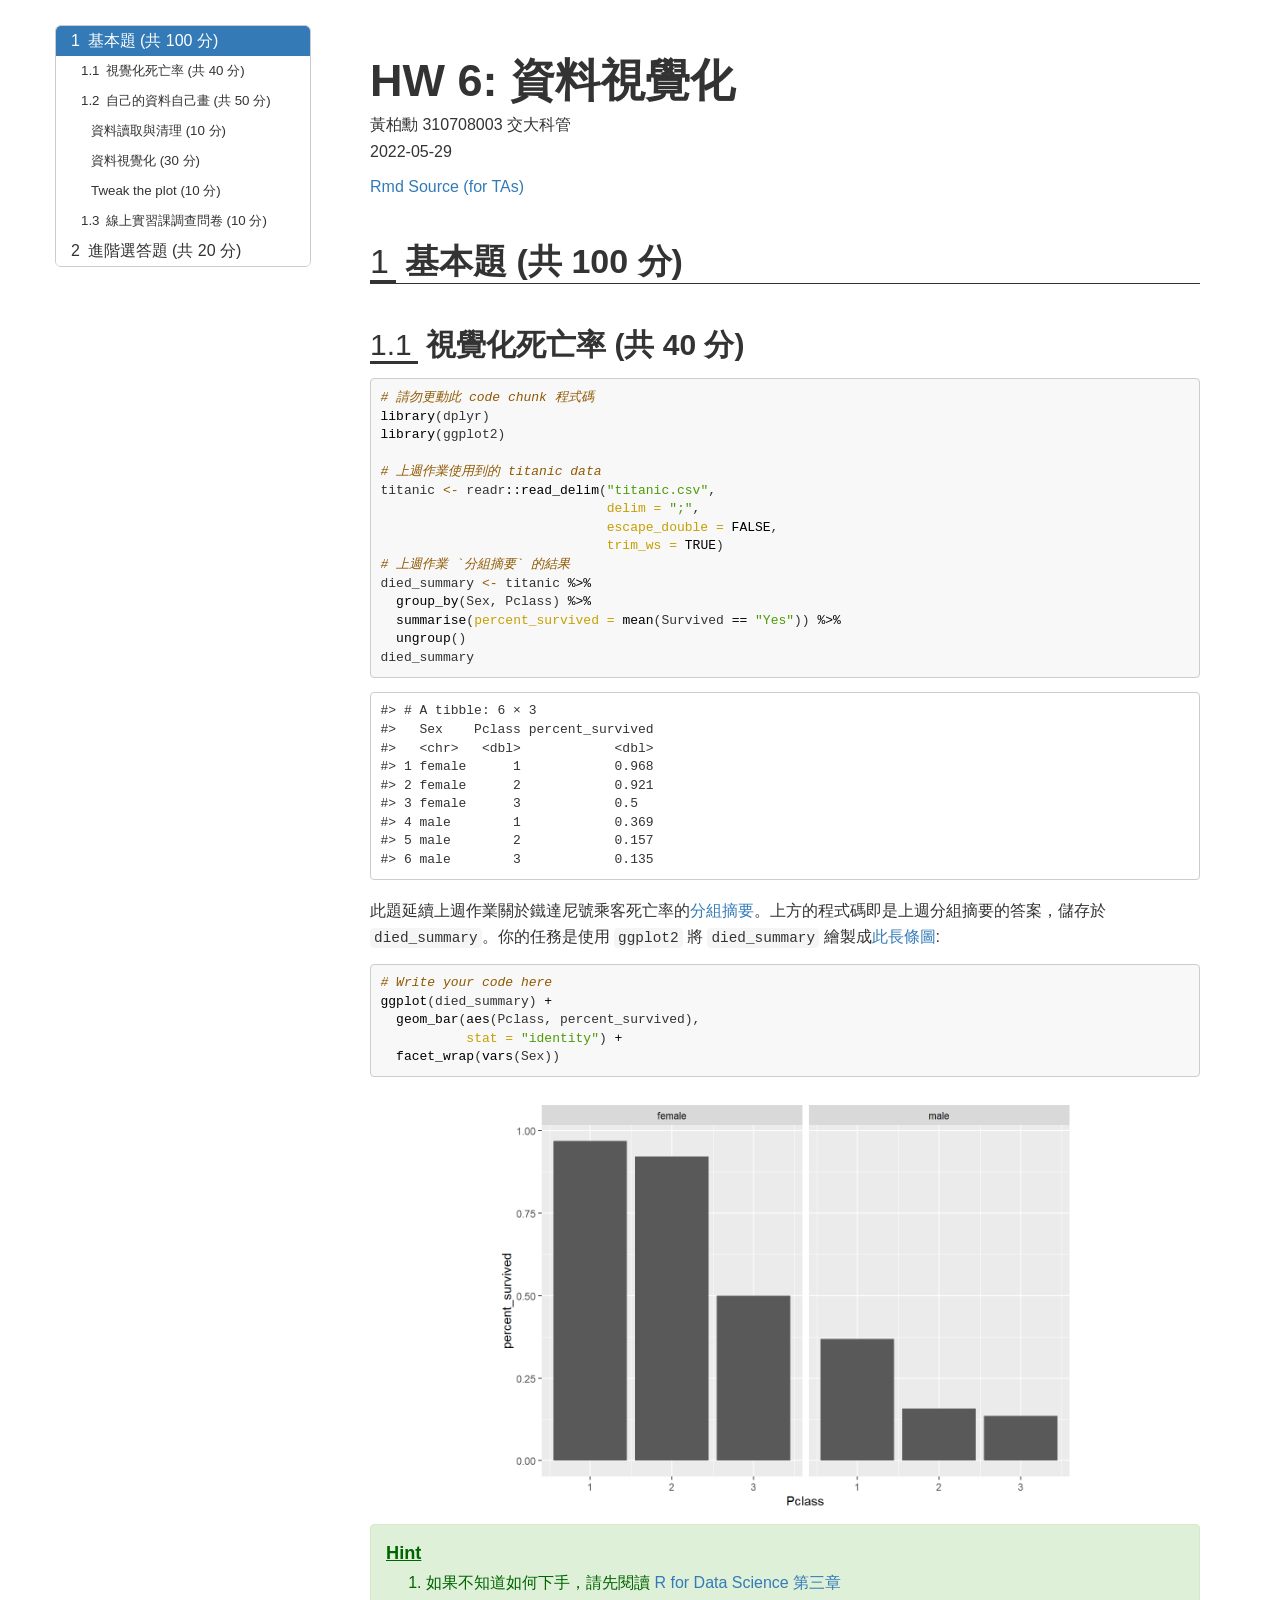
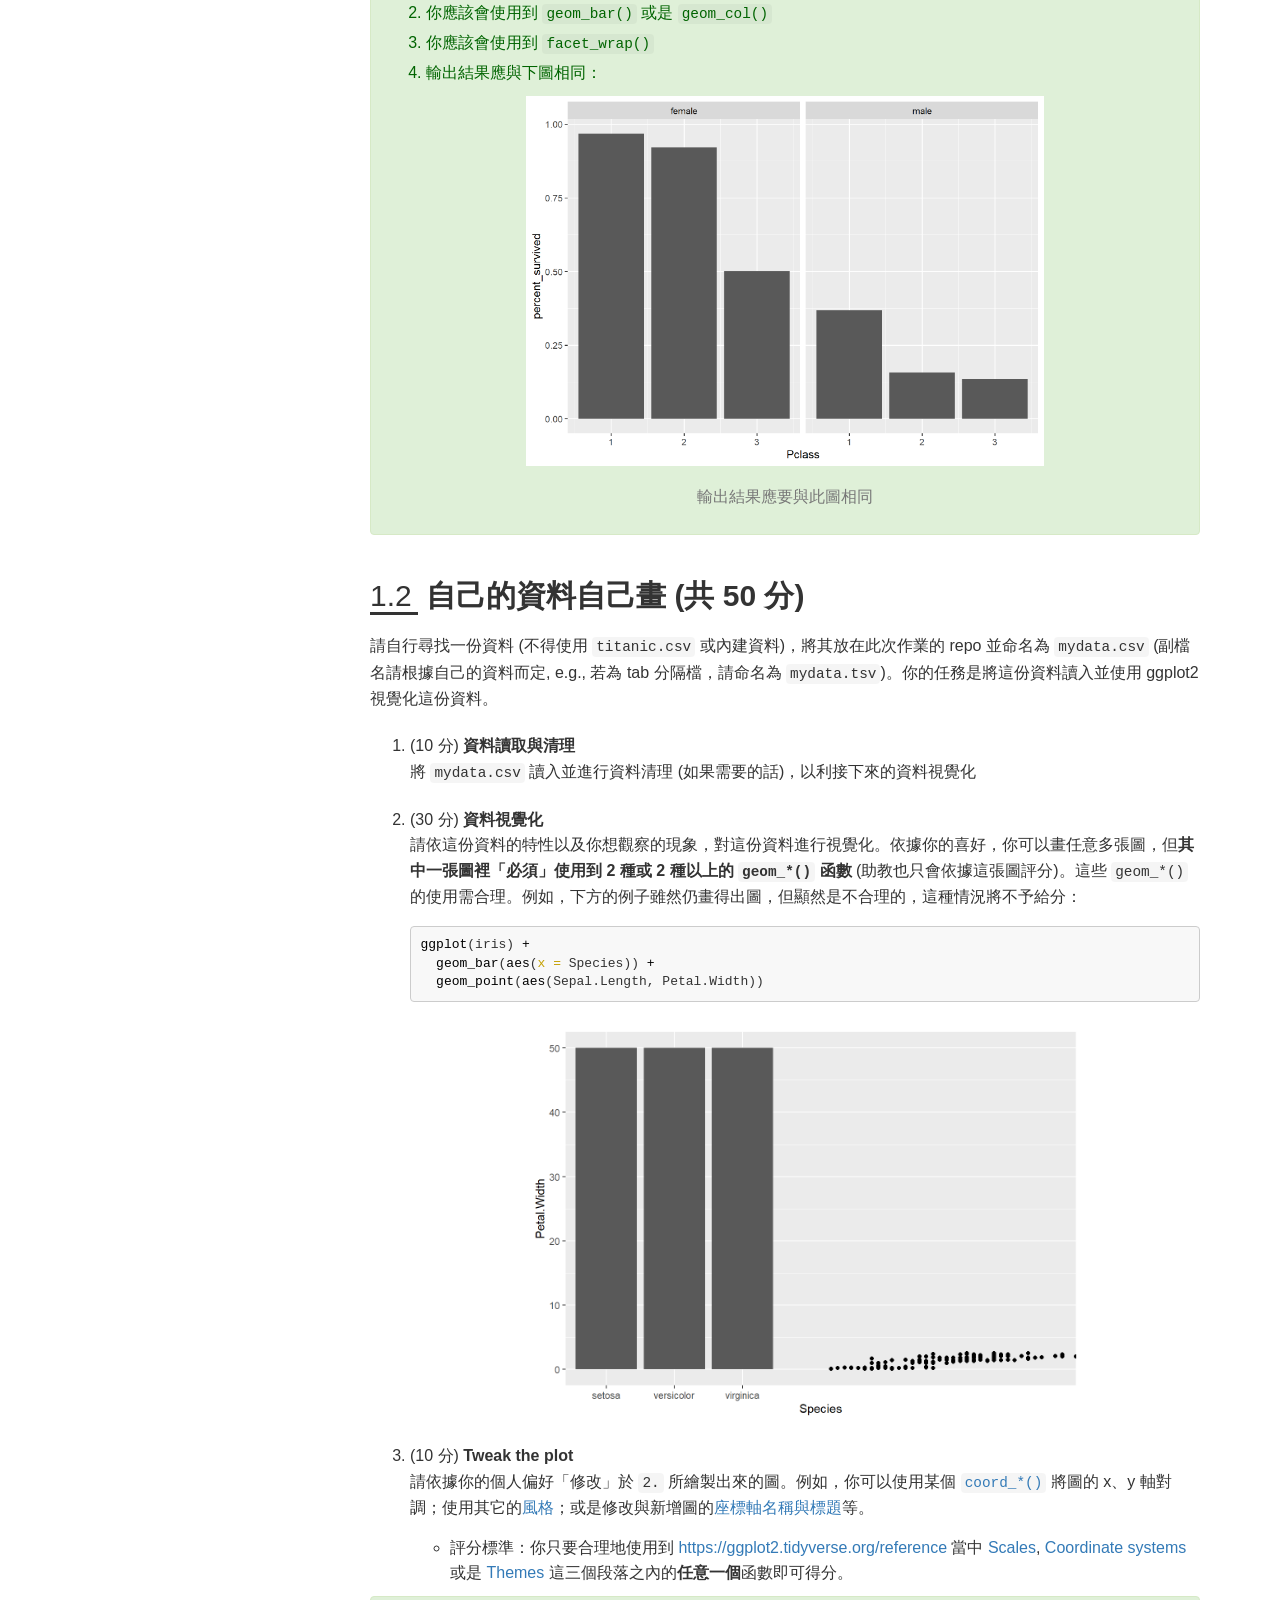
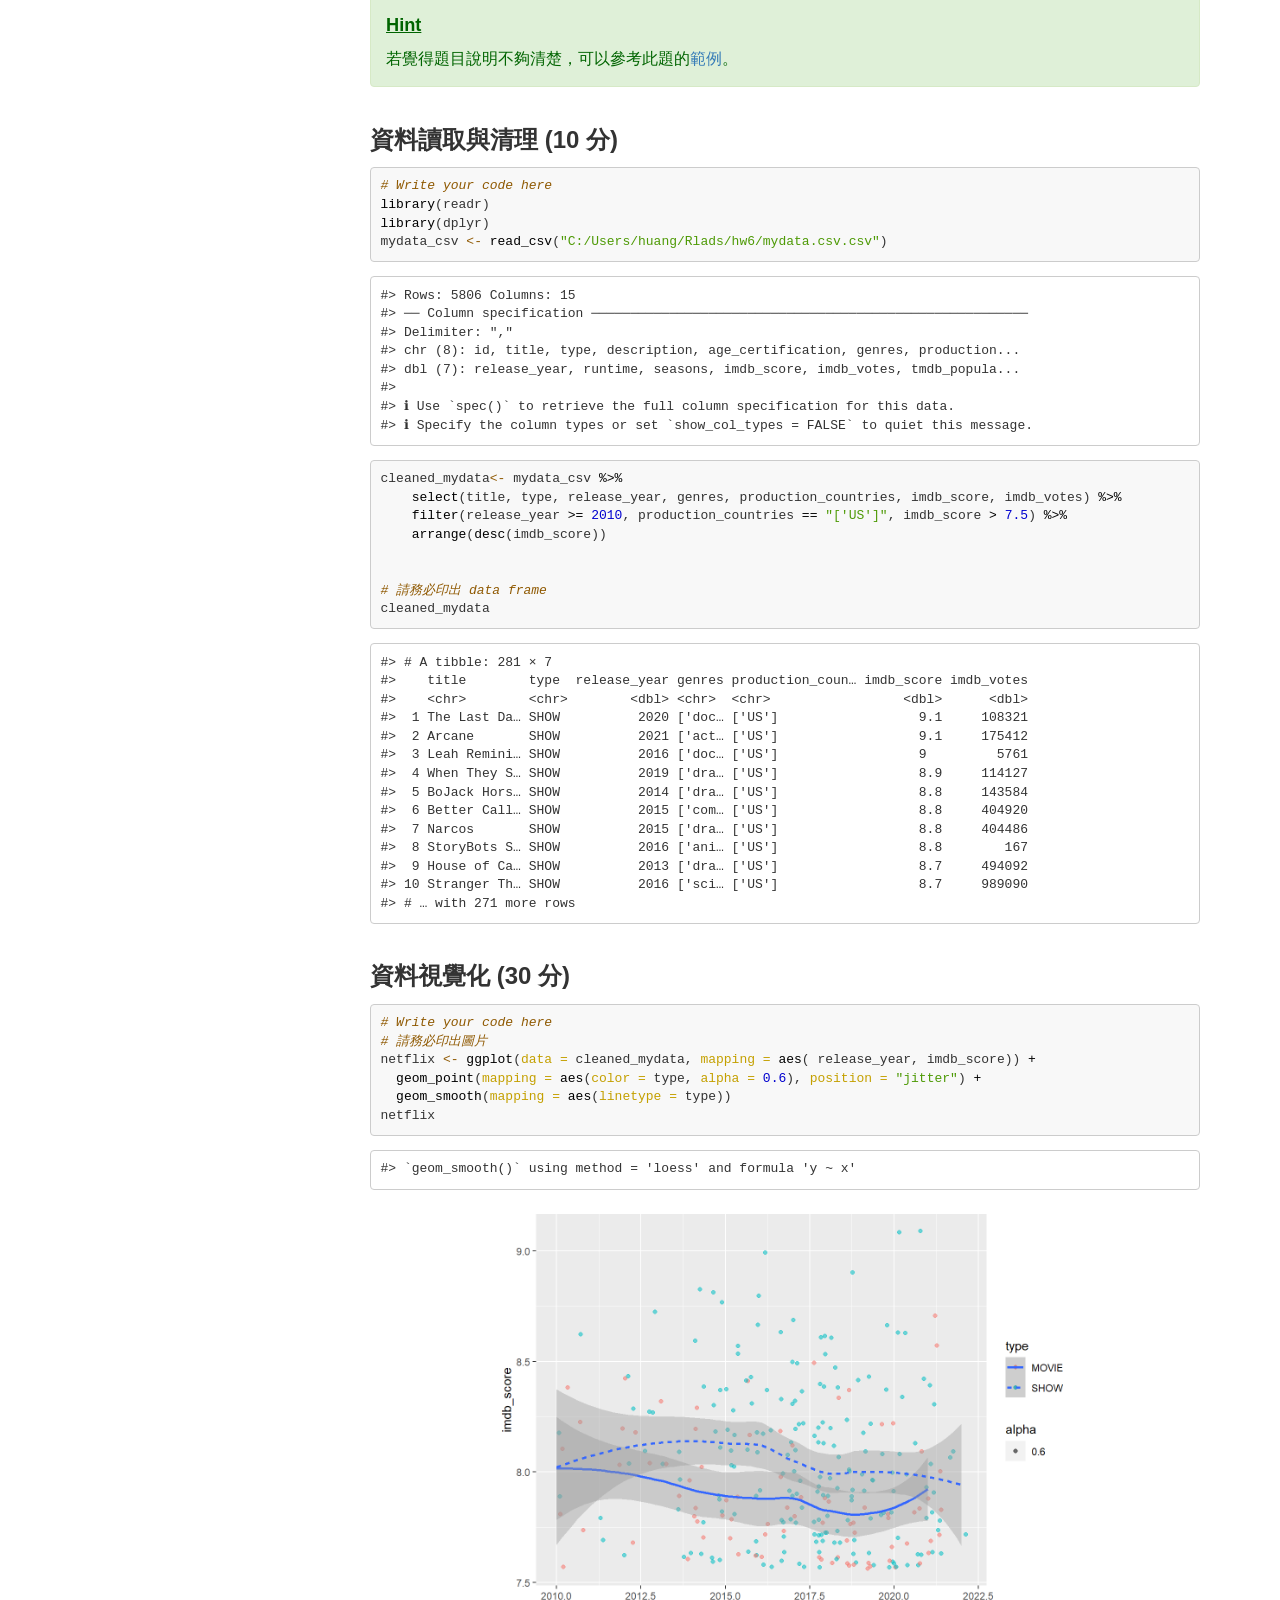
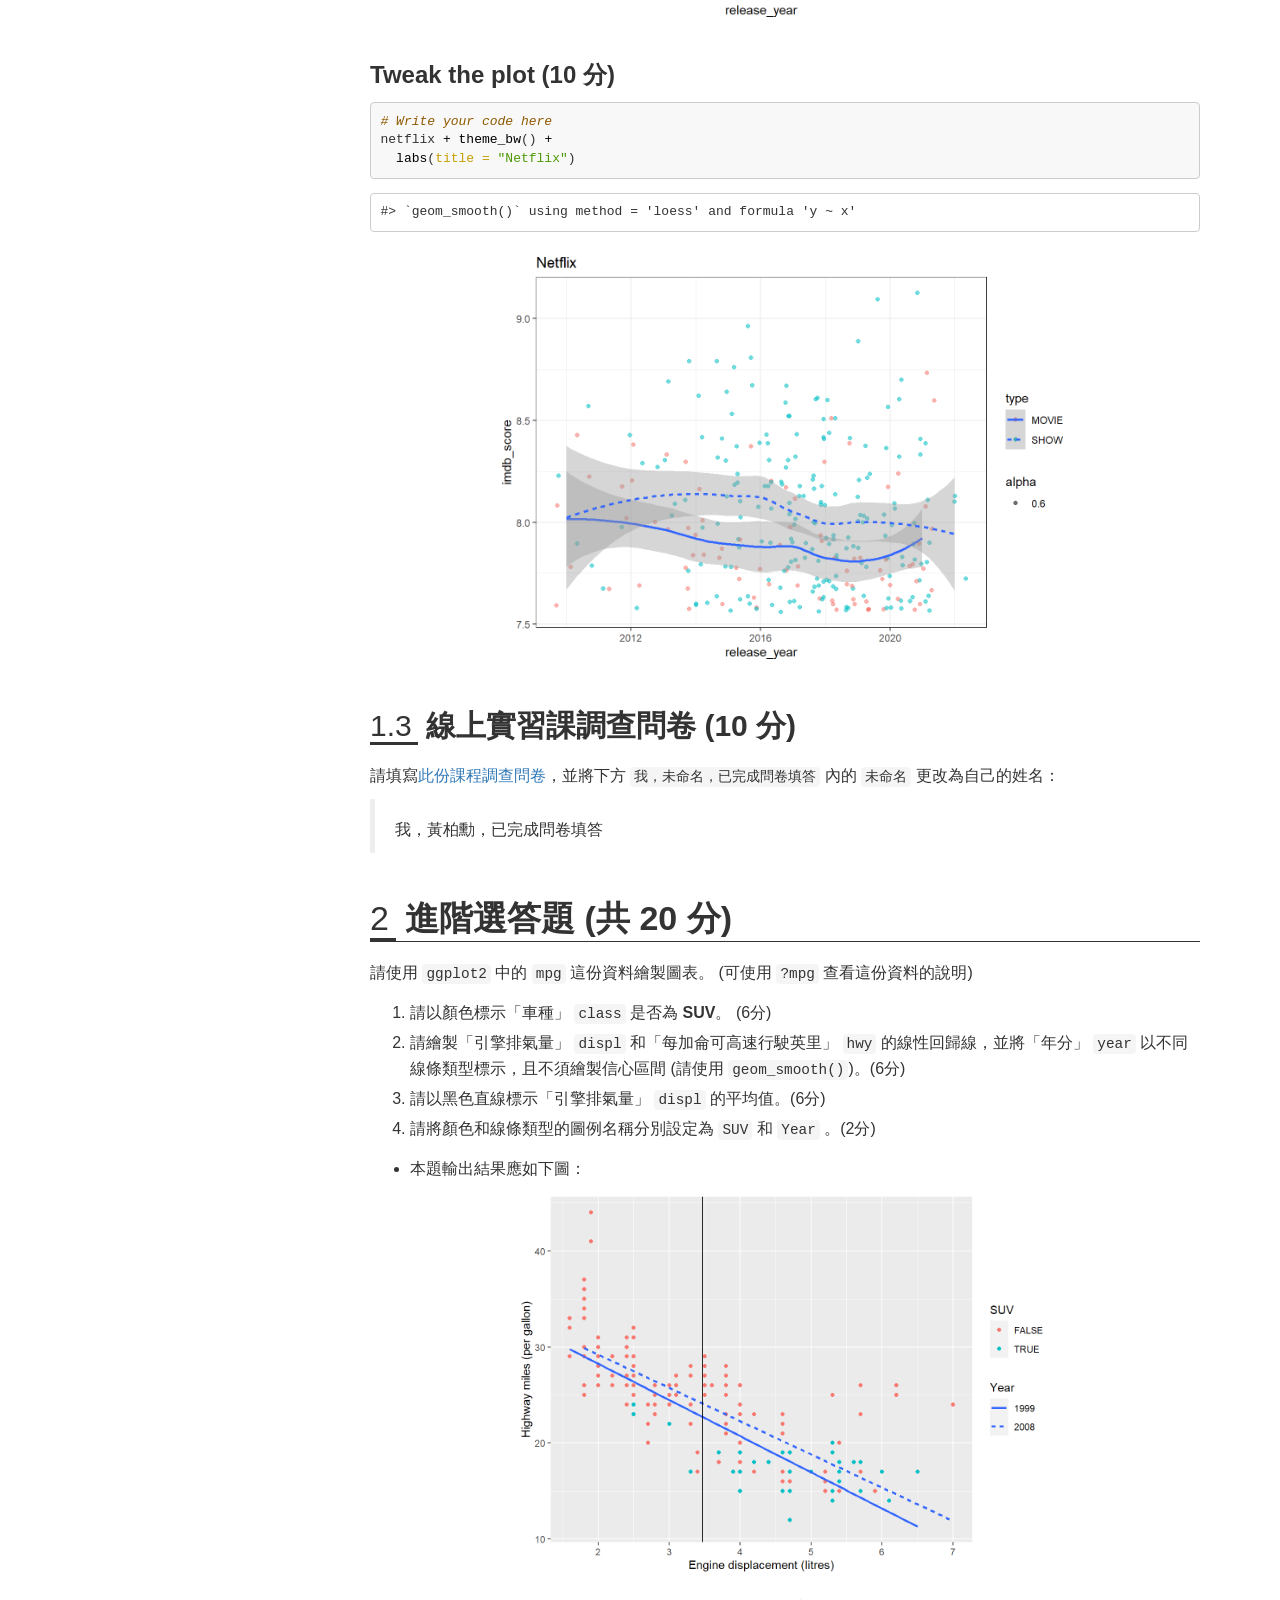
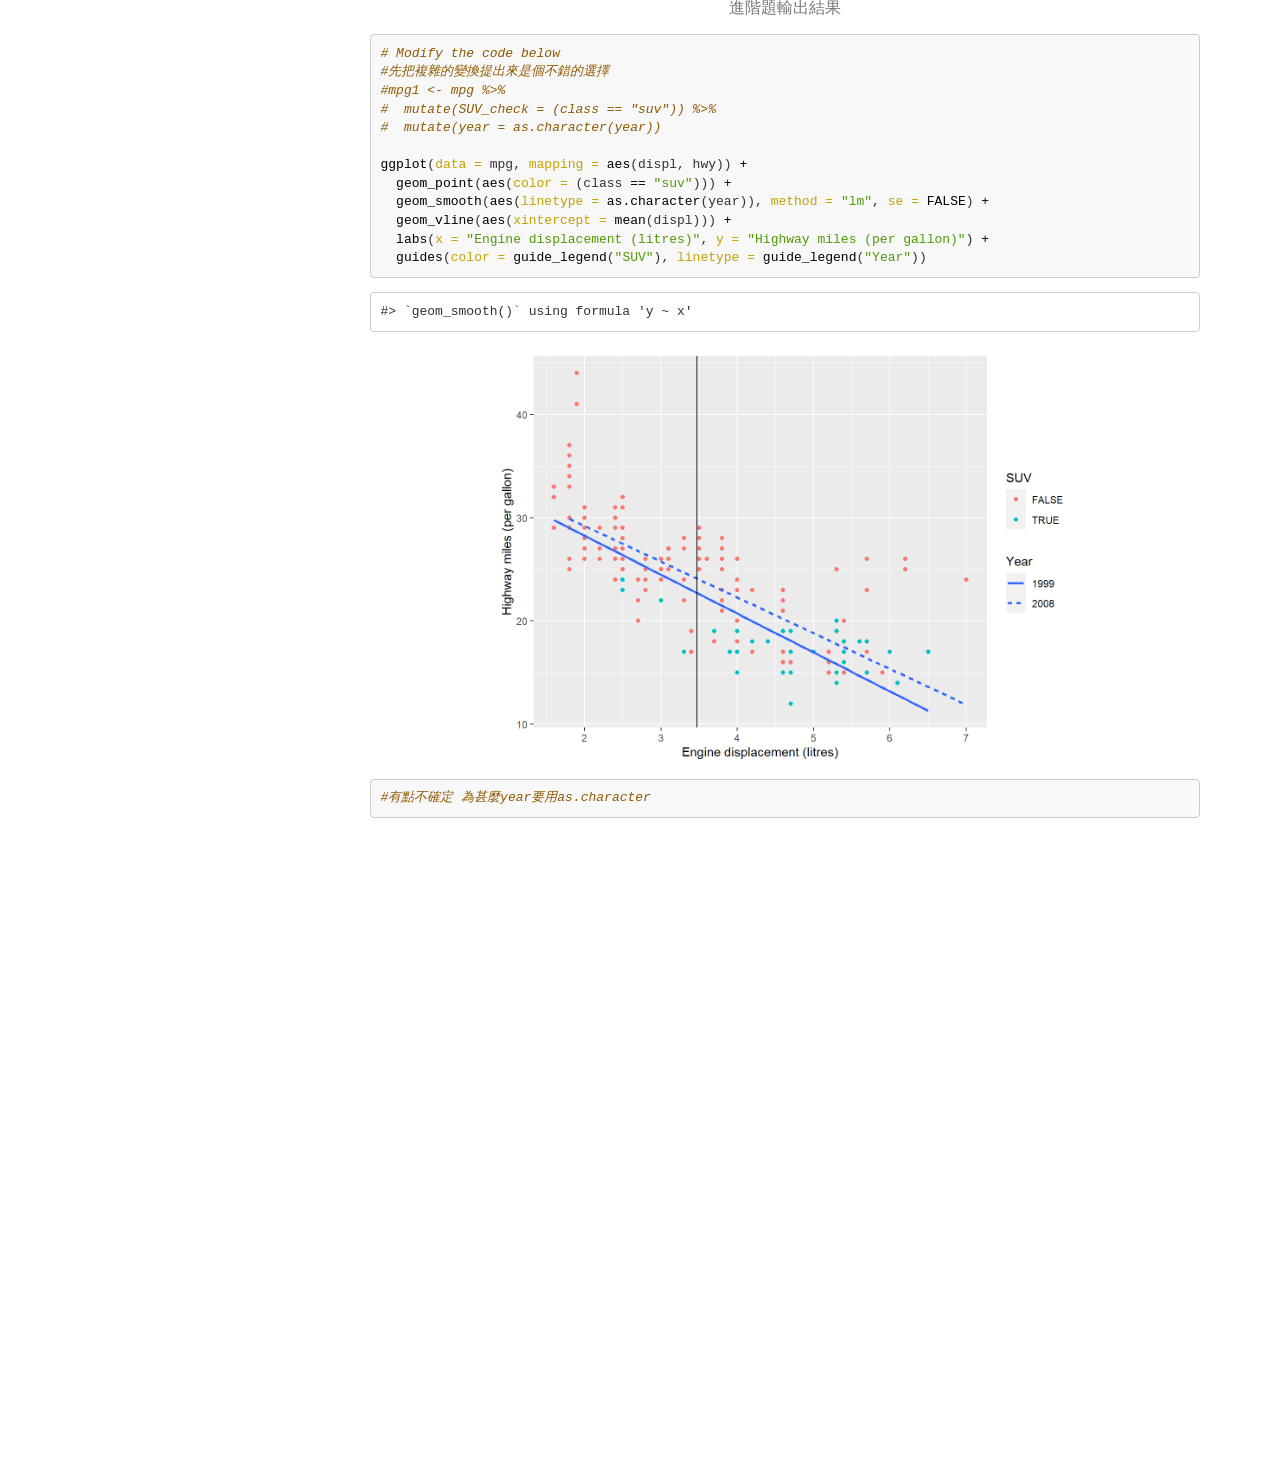
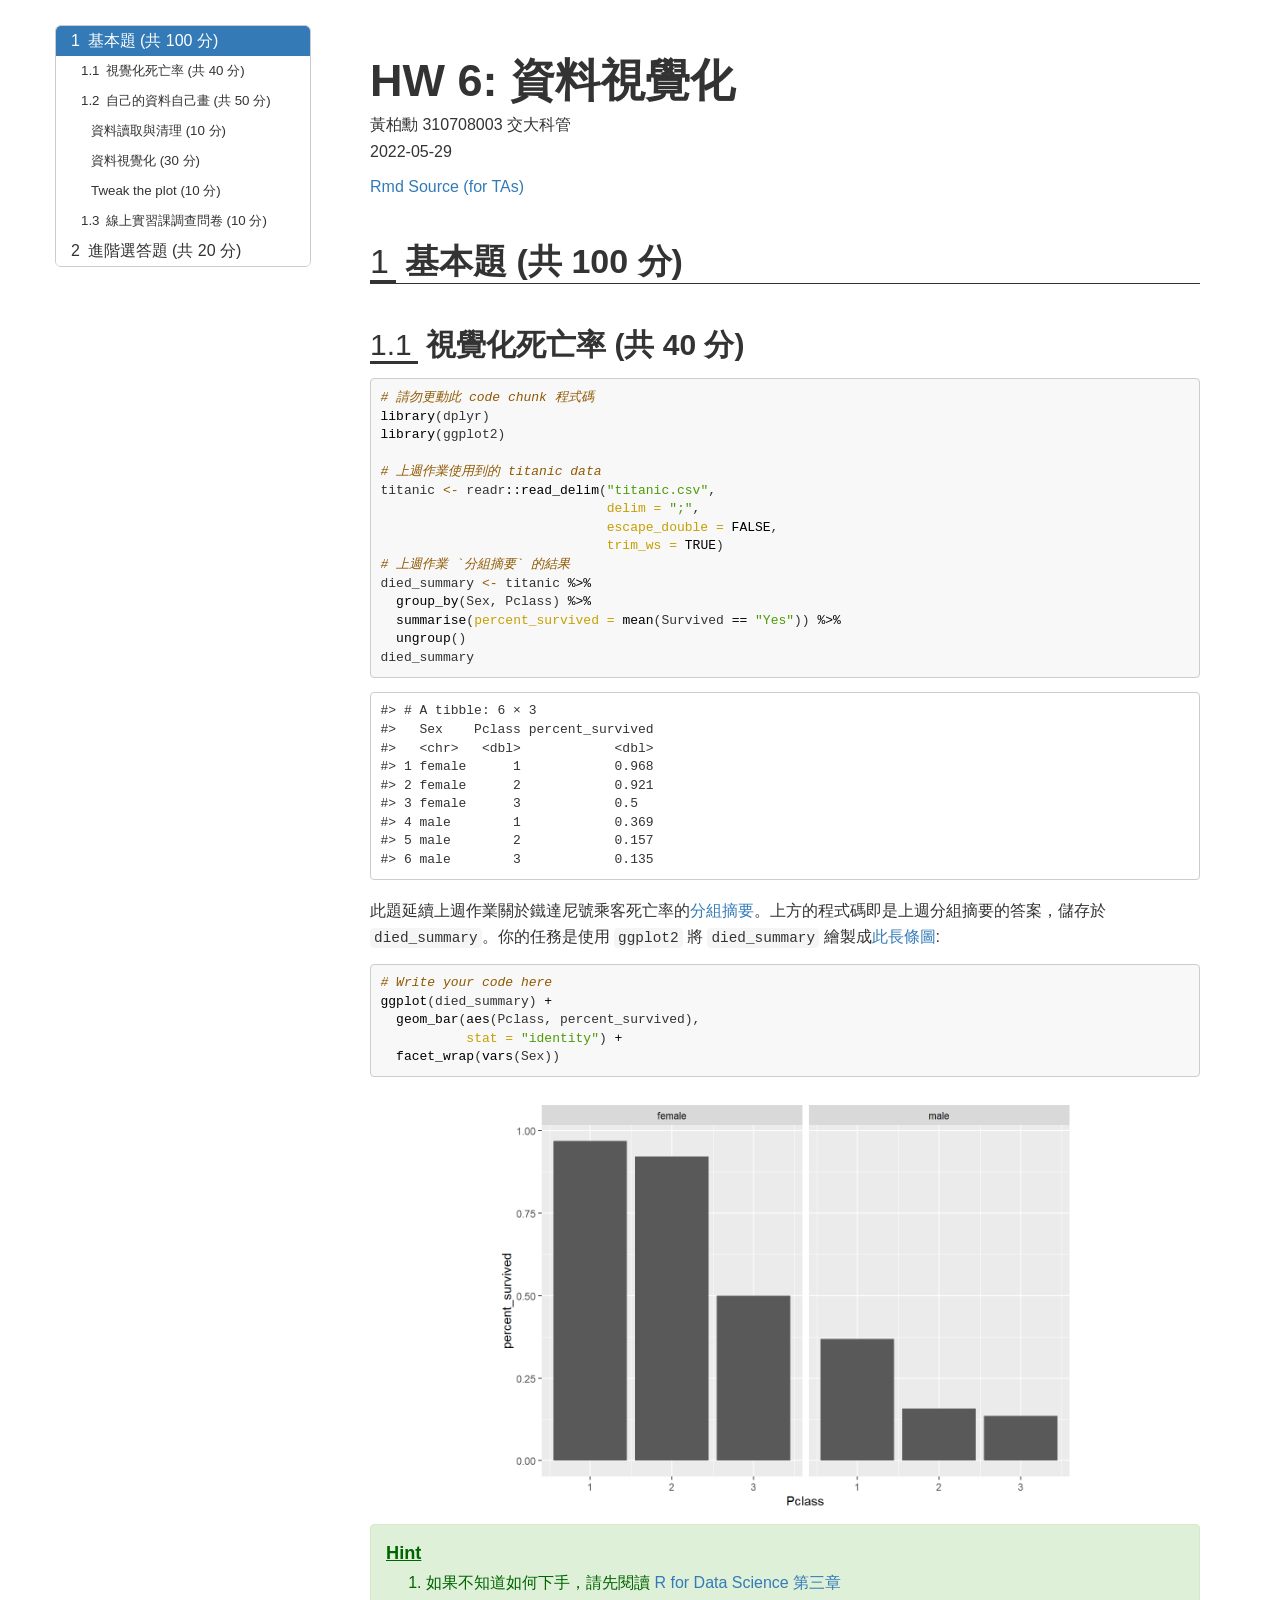
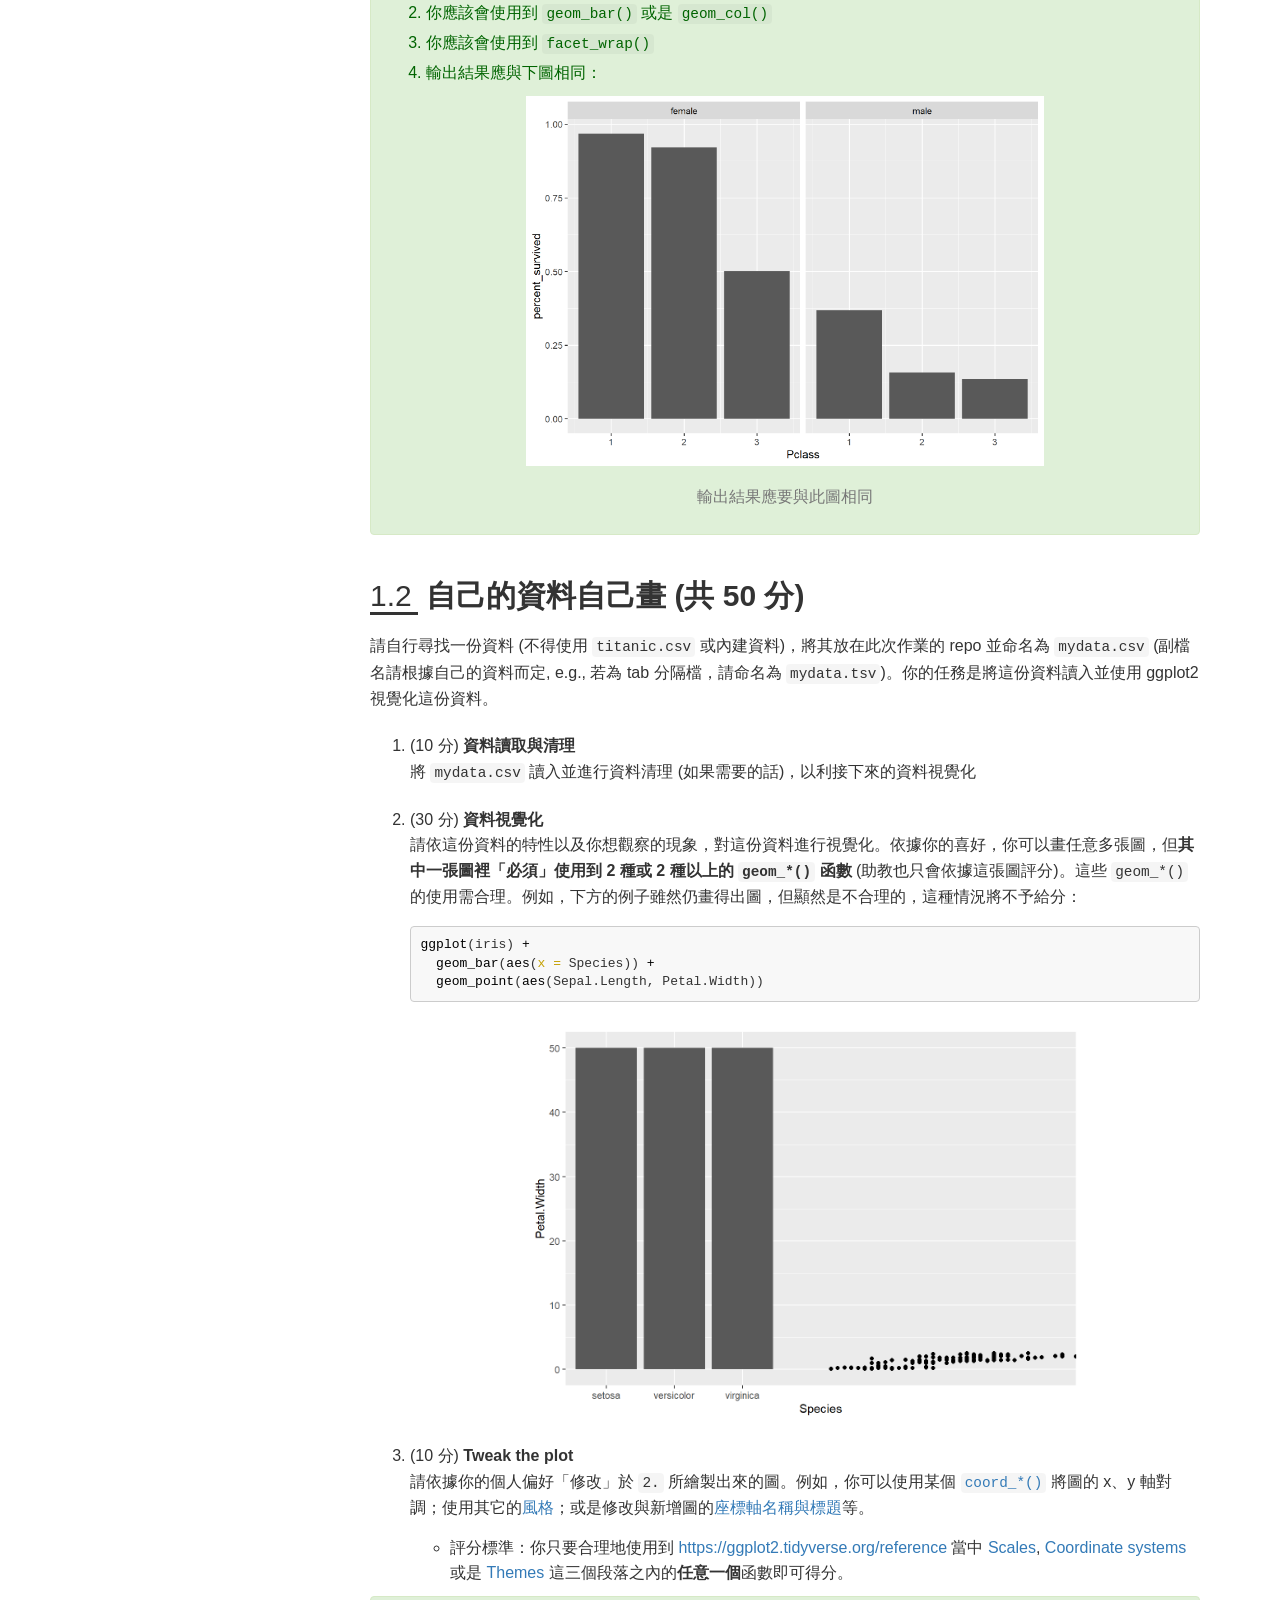
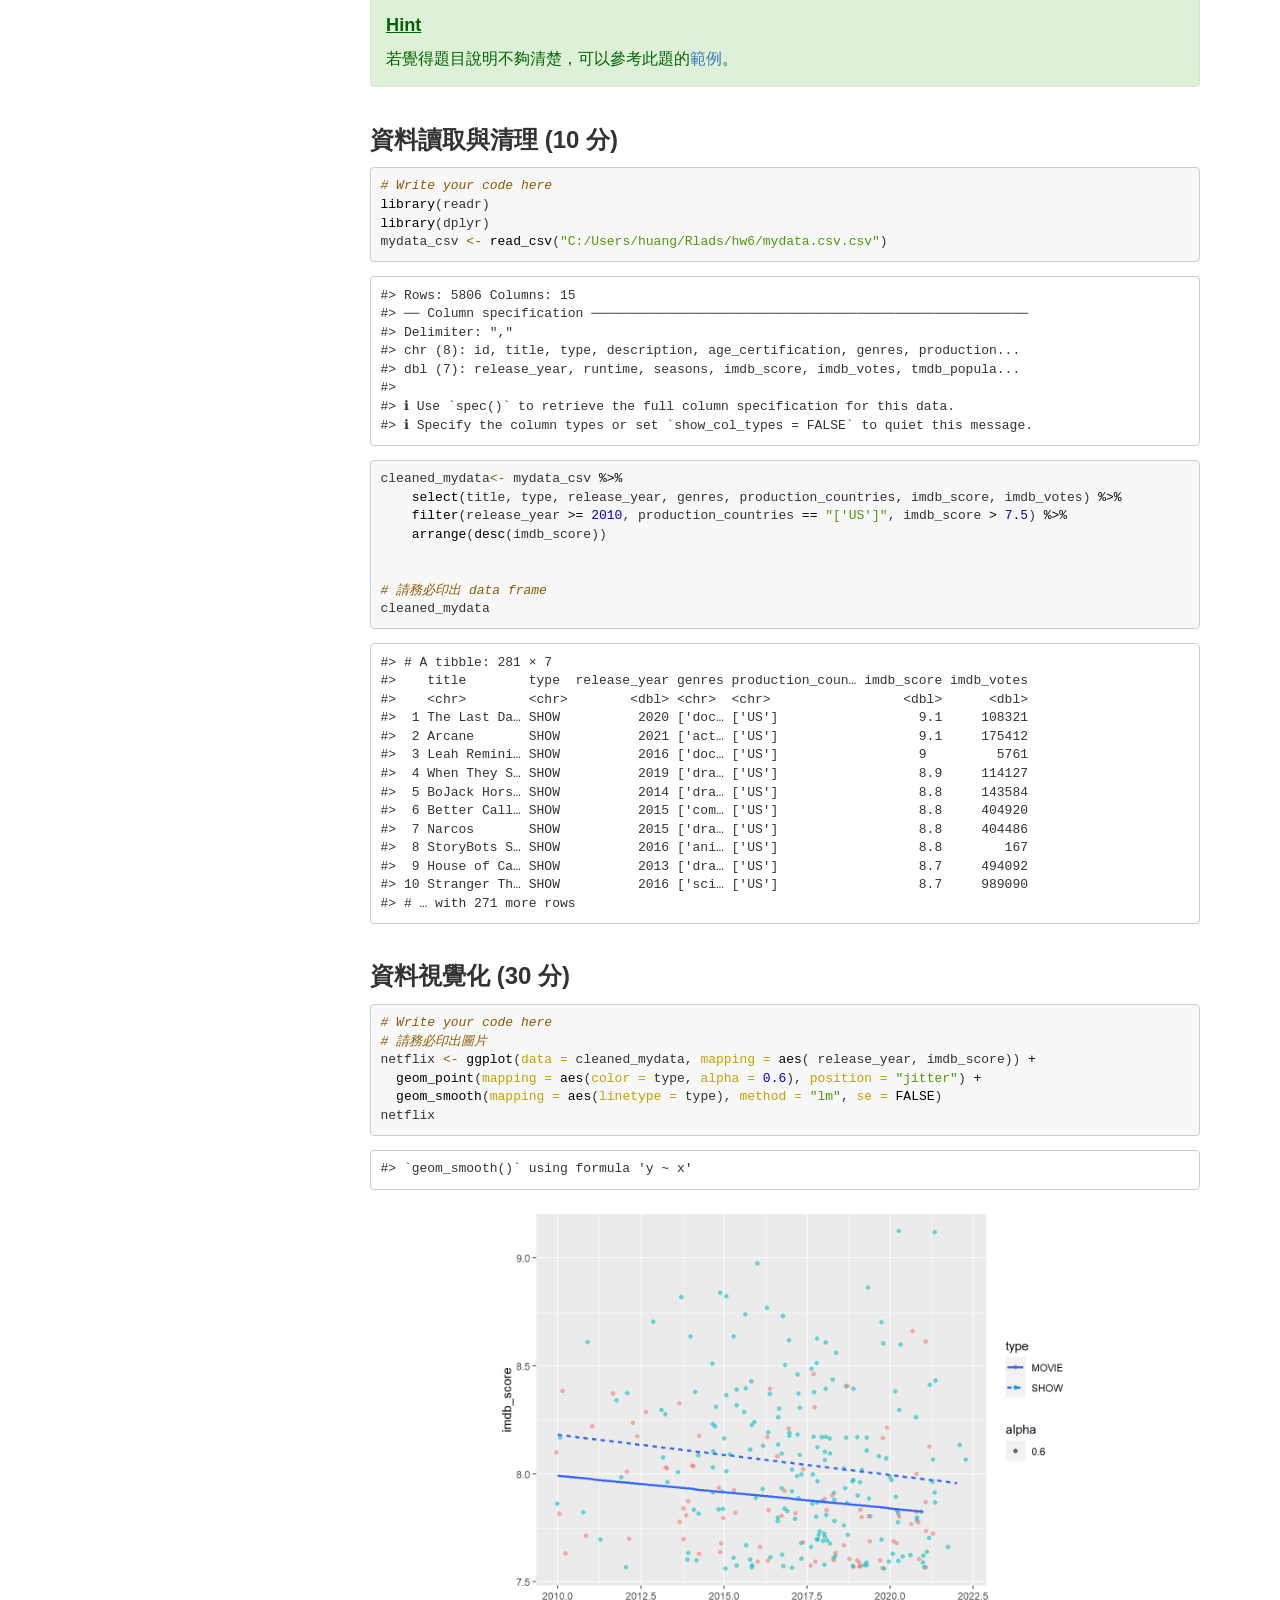
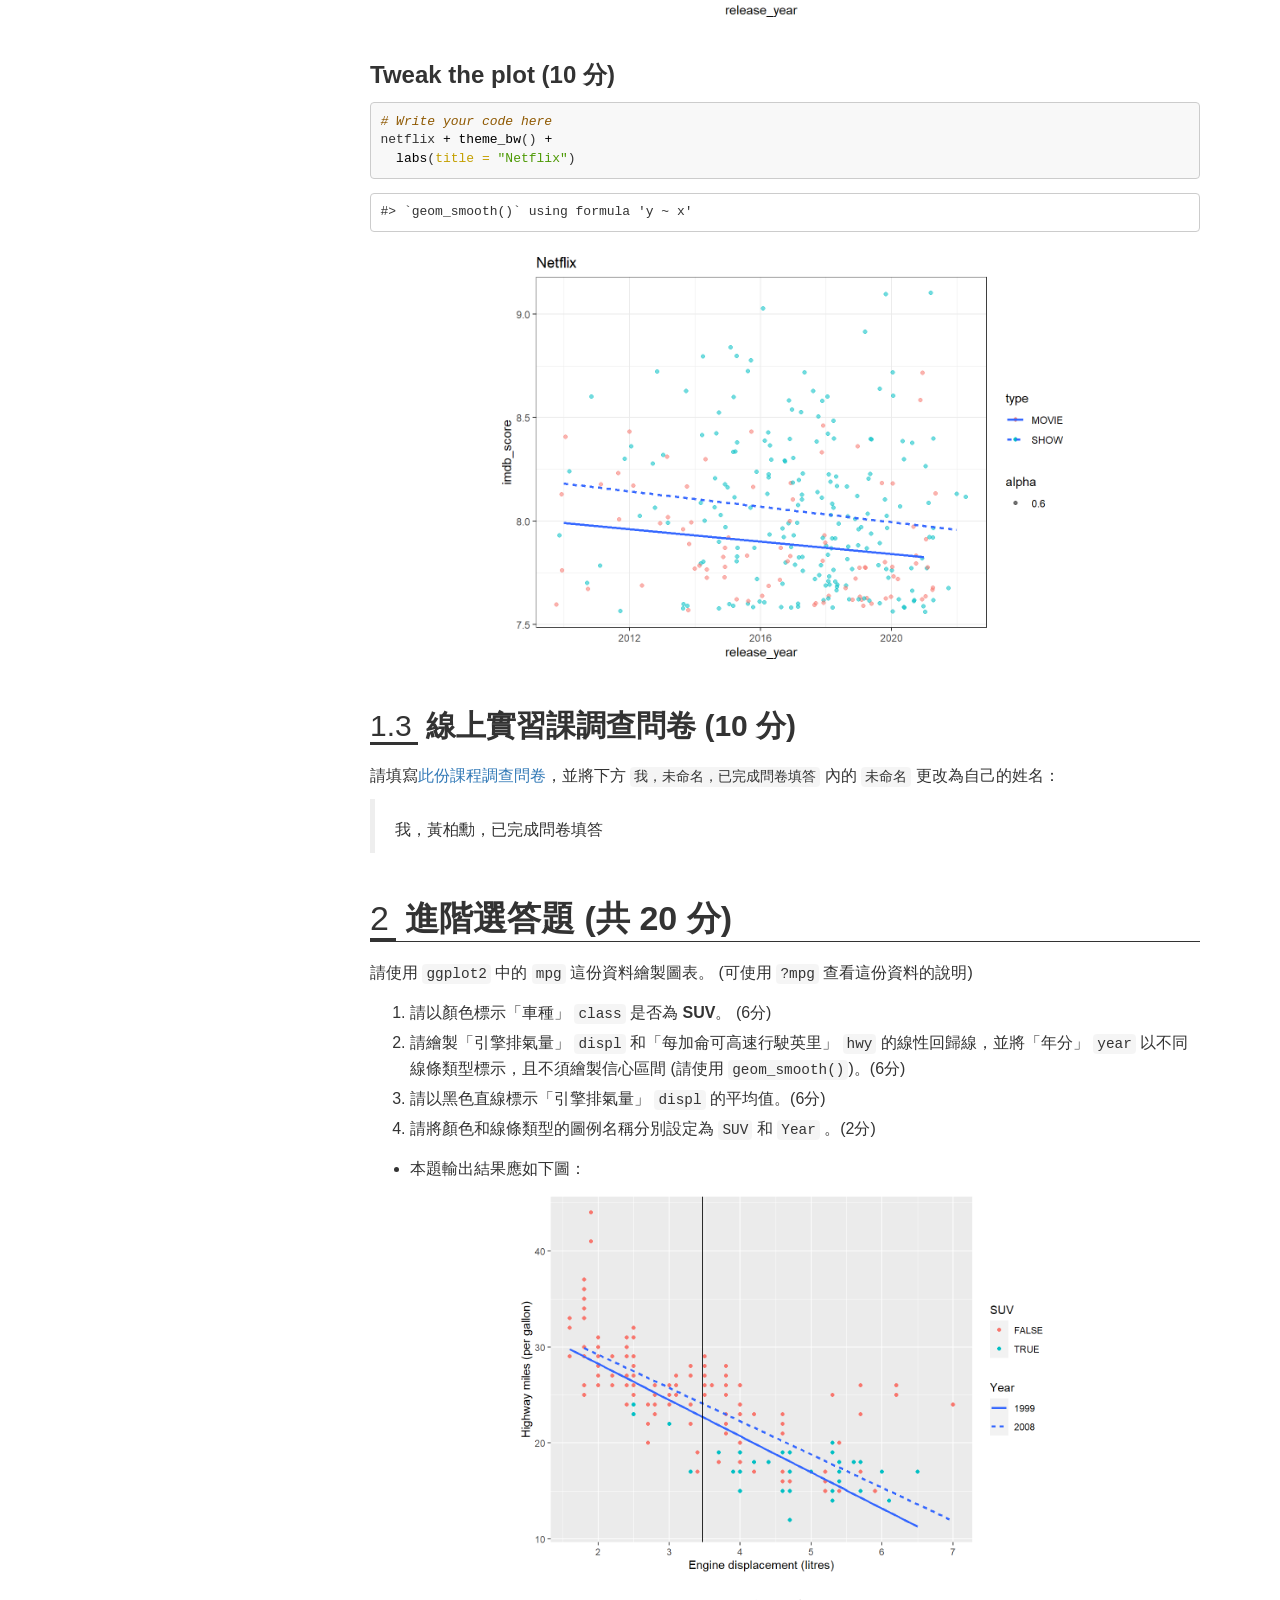
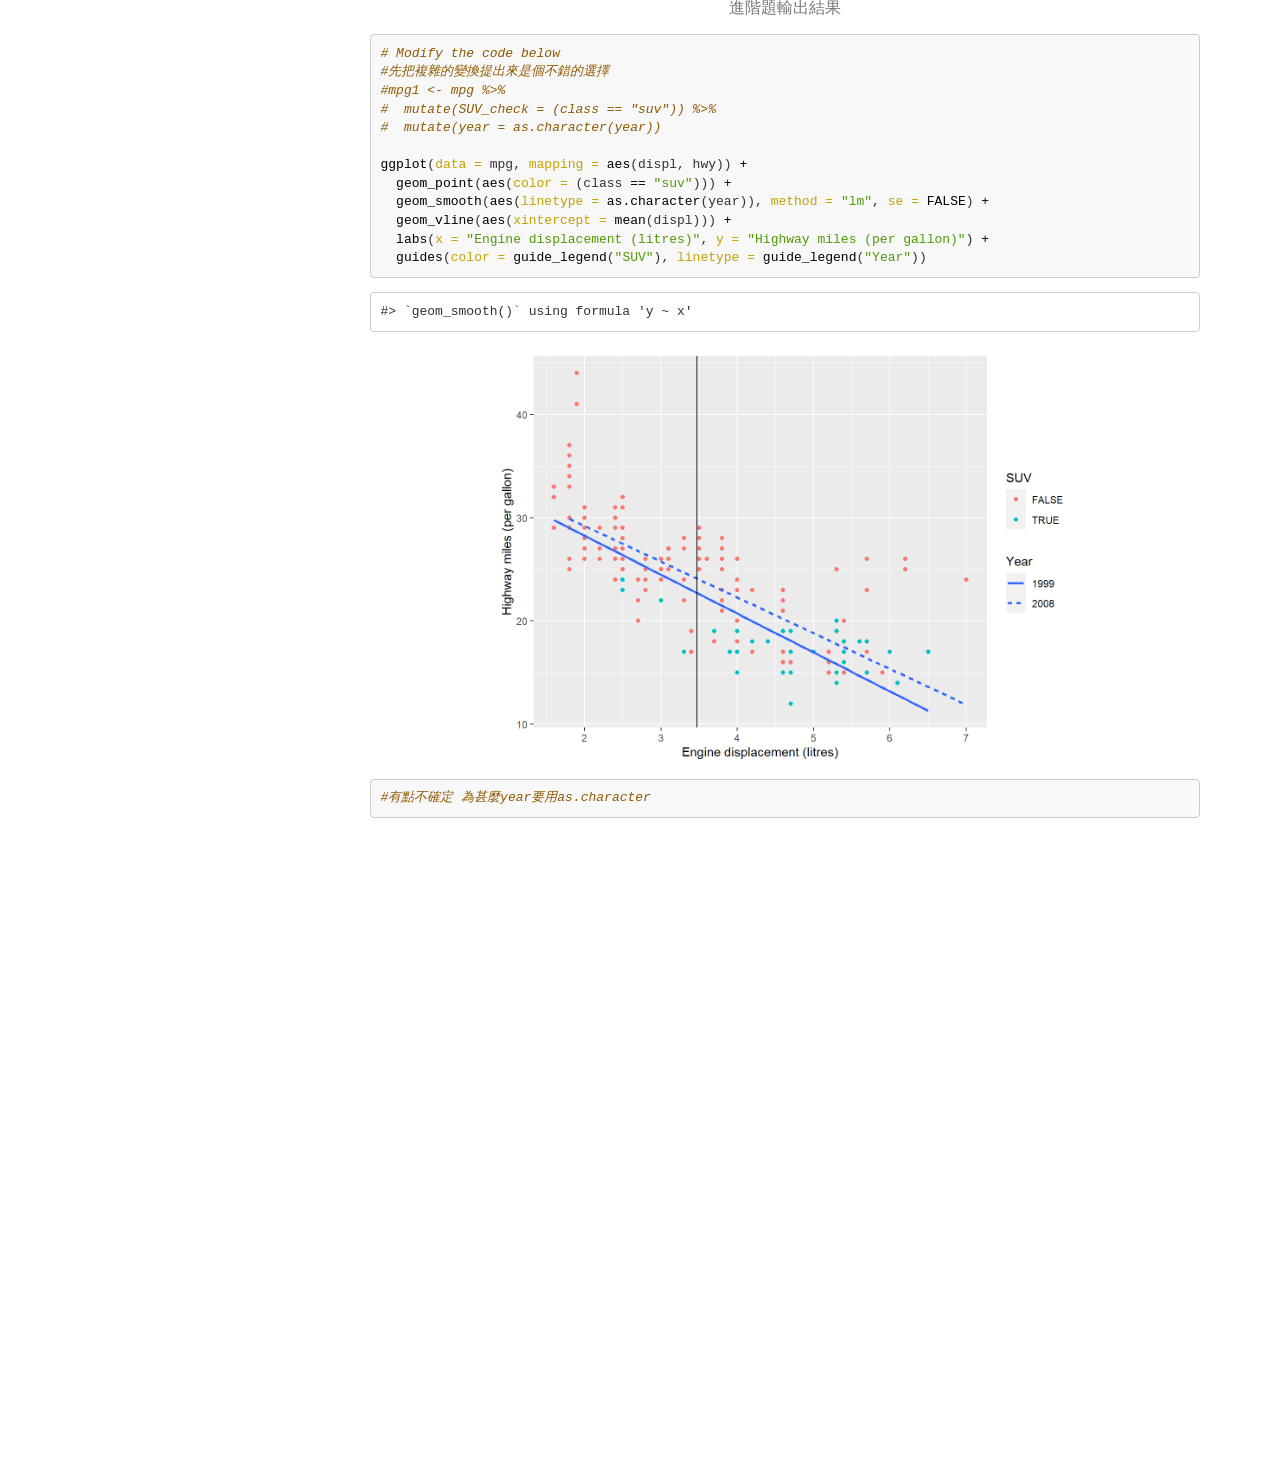
